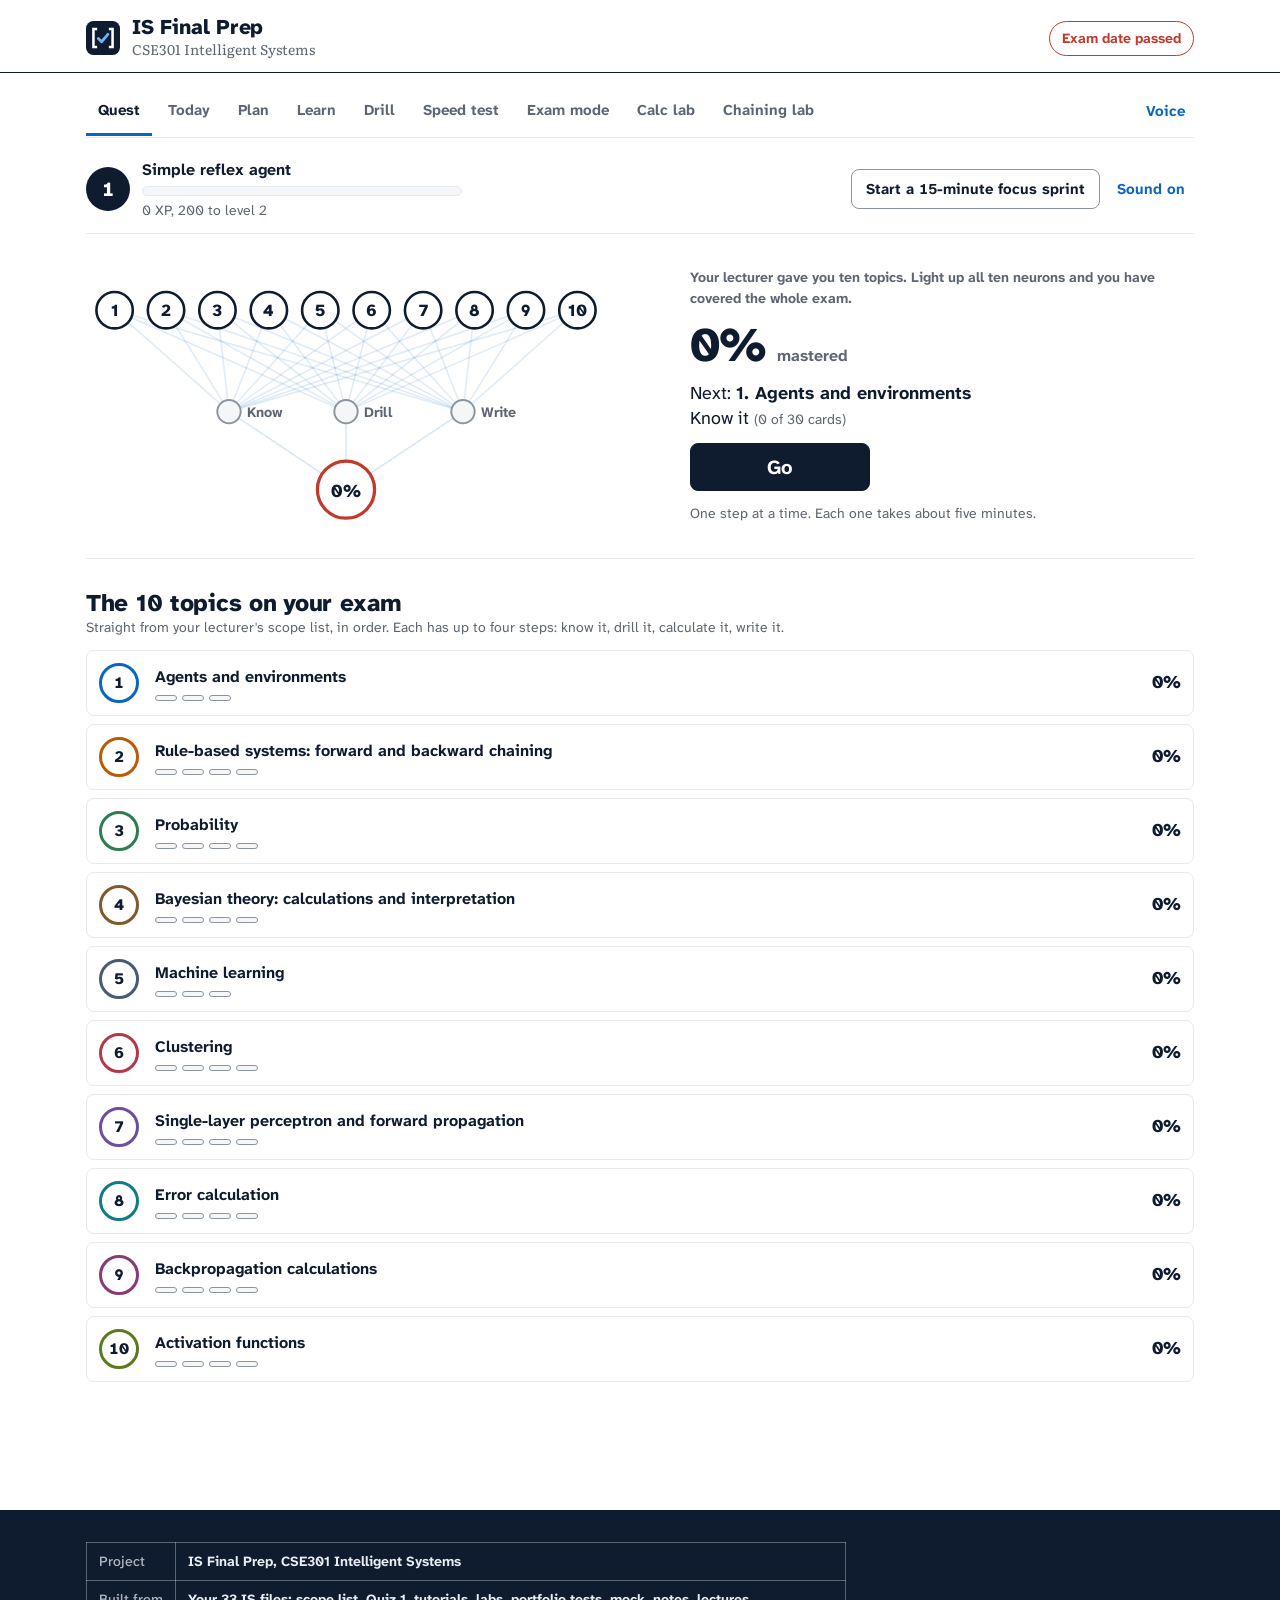
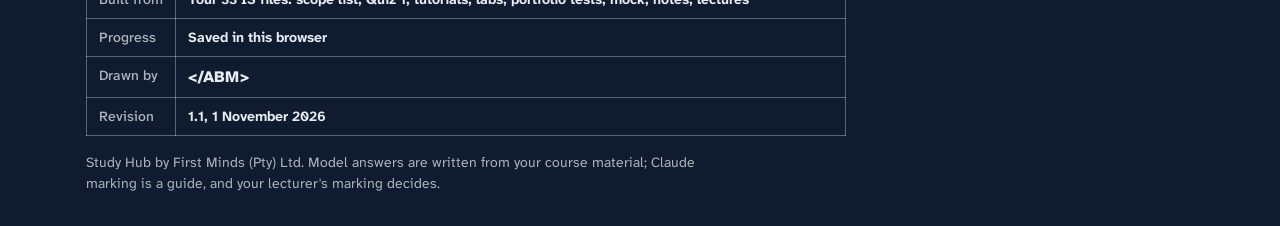
==== is/index.html @ cd94fe5b "Add CSE301 Intelligent Systems module with Quest mode The hub now lists Intelligent Systems next to " ====
<!doctype html>
<html lang="en">
<head>
<meta charset="utf-8">
<meta name="viewport" content="width=device-width,initial-scale=1,viewport-fit=cover">
<title>IS Final Prep</title>
<meta name="claude:viewport-fit-sides" content="cover">
<meta name="author" content="</ABM> for First Minds (Pty) Ltd">
<meta name="description" content="CSE301 Intelligent Systems final exam prep: model answers, drills, calculation labs and chaining traces built from your CA.">
<link rel="preconnect" href="https://fonts.googleapis.com">
<link rel="preconnect" href="https://fonts.gstatic.com" crossorigin>
<link rel="stylesheet" href="https://fonts.googleapis.com/css2?family=Atkinson+Hyperlegible+Next:ital,wght@0,400;0,500;0,700;0,800;1,400&family=Literata:ital,opsz,wght@0,7..72,400;0,7..72,600;1,7..72,400&display=swap">
<style>

:root {
  --navy: #0F1B2E;
  --navy-2: #1E2F4A;
  --white: #FFFFFF;
  --blue: #0A66C2;
  --blue-2: #084F97;
  --blue-wash: #EAF2FB;
  --grey-1: #E6E9ED;
  --grey-0: #F4F6F8;
  --grey-2: #5E6572;
  --tick: #1D7A4E;
  --tick-wash: #E8F4EE;
  --cross: #C23A2B;
  --cross-wash: #FBECEA;
  --hl: #FFE97A;
  --rule: #D7E3F1;
  --edge: #8C949F;       /* borders of things you can press or type in: 3:1 against white */
  --warn: #A86B00;
  --warn-wash: #FFF4D6;
  --marker: #C23A2B;     /* the marker's red pen: ticks, crosses and the circled score on a marked script */
  --foot-bg: #0F1B2E;
  --page: var(--white);
  --ink: var(--navy);
  --ink-2: var(--grey-2);
  --line: var(--grey-1);
  --fill: var(--grey-0);
  --accent: var(--blue);
  --accent-ink: var(--white);
  --primary: var(--navy);
  --primary-ink: var(--white);
  --primary-hover: var(--navy-2);
  --focus: var(--blue);
  /* Topic strands: eight pen colours that stay distinct side by side. */
  --f-blue: #0A66C2;
  --f-orange: #B85C0A;
  --f-green: #2E7D4F;
  --f-brown: #85582B;
  --f-slate: #4A5A73;
  --f-red: #B23A48;
  --f-violet: #6B4FA0;
  --f-aqua: #127C86;
  --f-plum: #8A3B76;
  --f-moss: #5E7A1F;
  /* Type. Atkinson Hyperlegible Next is the app's voice: built by the Braille Institute so letters
     that look alike (I l 1, O 0) never get confused. Literata is the exam paper's voice: questions,
     model answers and anything you would find printed on a paper. */
  --sans: 'Atkinson Hyperlegible Next Variable', 'Atkinson Hyperlegible Next', system-ui, -apple-system, 'Segoe UI', sans-serif;
  --serif: 'Literata Variable', Literata, Georgia, 'Times New Roman', serif;
  /* The classic typographic scale: 14 16 18 21 24 36 48 60 72. */
  --t-s: 0.875rem;
  --t-b: 1rem;
  --t-p: 1.125rem;
  --t-h3: 1.3125rem;
  --t-h2: 1.5rem;
  --t-h1: 2.25rem;
  --t-d: 3rem;
  --t-hero: clamp(2.6rem, 1.6rem + 4.4vw, 4.5rem);
  --lh-sans: 1.5;
  --lh-serif: 1.65;
  --lh-tight: 1.08;
  --s1: 4px; --s2: 8px; --s3: 12px; --s4: 16px; --s5: 24px; --s6: 32px; --s7: 48px; --s8: 64px; --s9: 96px;
  /* Radius follows hierarchy: paper is nearly square, controls are soft, tags are round. */
  --r-paper: 3px;
  --r-ctl: 8px;
  --r-dialog: 14px;
  --r-round: 999px;
  --wrap: 1140px;
  --measure: 68ch;
  --gut-l: 3.25rem;     /* hanging question numbers */
  --gut-r: 4.25rem;     /* marks in square brackets */
  --bar-h: 64px;        /* sticky site header */
  --shadow-paper: 0 1px 0 var(--grey-1), 0 18px 32px -22px rgba(15, 27, 46, 0.45);
  --shadow-pop: 0 2px 4px rgba(15, 27, 46, 0.08), 0 16px 40px -12px rgba(15, 27, 46, 0.35);
  color-scheme: light;
}
/* Night theme: the page turns First Minds navy, like studying under a desk lamp. */
@media (prefers-color-scheme: dark) {
  :root:not([data-theme="light"]) {
    --page: #0F1B2E;
    --ink: #E8EDF4;
    --ink-2: #A8B3C4;
    --line: #2A3A55;
    --fill: #16253D;
    --accent: #6FB1F2;
    --accent-ink: #0F1B2E;
    --primary: #E8EDF4;
    --primary-ink: #0F1B2E;
    --primary-hover: #FFFFFF;
    --focus: #6FB1F2;
    --blue-wash: #17304F;
    --tick: #57C08A;
    --tick-wash: #12352A;
    --cross: #F08070;
    --cross-wash: #3A1E22;
    --hl: #5C4E12;
    --rule: #22385A;
    --grey-0: #16253D;
    --edge: #6F809C;
    --warn: #F0B54A;
    --warn-wash: #3A2E10;
    --marker: #F08070;
    --foot-bg: #0A1220;
  --mark-bg: #22385A;
    --mark-bg: #22385A;
    --f-blue: #6FB1F2; --f-orange: #F0A060; --f-green: #6CC596; --f-brown: #C99A68;
    --f-slate: #9DAECB; --f-red: #F08A96; --f-violet: #B49BE6; --f-aqua: #5CC6CF; --f-plum: #E08BCB; --f-moss: #A9C96A;
    --shadow-paper: 0 1px 0 #22385A, 0 18px 32px -22px rgba(0, 0, 0, 0.8);
    --shadow-pop: 0 2px 4px rgba(0, 0, 0, 0.3), 0 16px 40px -12px rgba(0, 0, 0, 0.7);
    color-scheme: dark;
  }
}
:root[data-theme="dark"] {
  --page: #0F1B2E;
  --ink: #E8EDF4;
  --ink-2: #A8B3C4;
  --line: #2A3A55;
  --fill: #16253D;
  --accent: #6FB1F2;
  --accent-ink: #0F1B2E;
  --primary: #E8EDF4;
  --primary-ink: #0F1B2E;
  --primary-hover: #FFFFFF;
  --focus: #6FB1F2;
  --blue-wash: #17304F;
  --tick: #57C08A;
  --tick-wash: #12352A;
  --cross: #F08070;
  --cross-wash: #3A1E22;
  --hl: #5C4E12;
  --rule: #22385A;
  --grey-0: #16253D;
  --edge: #6F809C;
  --warn: #F0B54A;
  --warn-wash: #3A2E10;
  --marker: #F08070;
  --foot-bg: #0A1220;
  --f-blue: #6FB1F2; --f-orange: #F0A060; --f-green: #6CC596; --f-brown: #C99A68;
  --f-slate: #9DAECB; --f-red: #F08A96; --f-violet: #B49BE6; --f-aqua: #5CC6CF; --f-plum: #E08BCB; --f-moss: #A9C96A;
  --shadow-paper: 0 1px 0 #22385A, 0 18px 32px -22px rgba(0, 0, 0, 0.8);
  --shadow-pop: 0 2px 4px rgba(0, 0, 0, 0.3), 0 16px 40px -12px rgba(0, 0, 0, 0.7);
  color-scheme: dark;
}
*, *::before, *::after { box-sizing: border-box; }
[hidden] { display: none !important; }
html { -webkit-text-size-adjust: 100%; text-size-adjust: 100%; }
body {
  margin: 0;
  background: var(--page);
  color: var(--ink);
  font-family: var(--sans);
  font-size: var(--t-b);
  line-height: var(--lh-sans);
  font-optical-sizing: auto;
  -webkit-font-smoothing: antialiased;
  text-rendering: optimizeLegibility;
}
img, svg { display: block; max-width: 100%; }
h1, h2, h3, h4 { margin: 0; line-height: var(--lh-tight); font-weight: 800; letter-spacing: -0.012em; text-wrap: balance; }
p { margin: 0; text-wrap: pretty; }
a { color: var(--accent); text-decoration-thickness: 1px; text-underline-offset: 0.18em; }
a:hover { text-decoration-thickness: 2px; }
b, strong { font-weight: 700; }
button, input, select, textarea { font: inherit; color: inherit; }
button { cursor: pointer; }
button:disabled { cursor: not-allowed; }
:focus-visible { outline: 3px solid var(--focus); outline-offset: 2px; border-radius: 4px; }
::selection { background: var(--blue-wash); color: var(--ink); }
kbd {
  font-family: var(--sans); font-size: 0.8em; font-weight: 700;
  padding: 1px 6px; border: 1px solid var(--line); border-bottom-width: 2px; border-radius: 5px;
  background: var(--page);
}
.visually-hidden {
  position: absolute !important; width: 1px; height: 1px; padding: 0; margin: -1px;
  overflow: hidden; clip: rect(0 0 0 0); white-space: nowrap; border: 0;
}
.skip-link {
  position: absolute; left: var(--s4); top: -100px; z-index: 100;
  background: var(--primary); color: var(--primary-ink); padding: var(--s2) var(--s4); border-radius: var(--r-ctl);
}
.skip-link:focus { top: var(--s2); }
@media (prefers-reduced-motion: reduce) {
  *, *::before, *::after { animation-duration: 0.01ms !important; animation-iteration-count: 1 !important; transition-duration: 0.01ms !important; scroll-behavior: auto !important; }
}
.sx { position: relative; }
.sx--no-ai .sx-ai { display: none !important; }
/* ---------- bar and tabs ---------- */
.sx-bar {
  position: sticky; top: var(--bar-h); z-index: 20;
  display: flex; align-items: center; gap: var(--s3);
  background: var(--page); border-bottom: 1px solid var(--line);
  margin-bottom: var(--s2);
}
.sx-tabs { display: flex; gap: var(--s1); overflow-x: auto; scrollbar-width: none; flex: 1; min-width: 0; }
.sx-tabs::-webkit-scrollbar { display: none; }
.sx-tabs a {
  flex: none; padding: 14px 12px 12px; color: var(--ink-2); text-decoration: none; font-weight: 700; font-size: 0.9375rem;
  border-bottom: 3px solid transparent; white-space: nowrap;
}
.sx-tabs a:hover { color: var(--ink); }
.sx-tabs a[aria-current="page"] { color: var(--ink); border-bottom-color: var(--accent); }
.sx-bar-acts { display: flex; gap: var(--s2); flex: none; }
.sx-voice {
  display: grid; grid-template-columns: repeat(auto-fit, minmax(220px, 1fr)); gap: var(--s3) var(--s5); align-items: end;
  padding: var(--s4); margin-bottom: var(--s3); border: 1px solid var(--line); border-radius: var(--r-ctl); background: var(--fill);
}
.sx-voice label { display: grid; gap: 6px; font-size: var(--t-s); font-weight: 700; color: var(--ink-2); }
.sx-voice .sx-check { display: flex; }
.sx-voice .sx-note { grid-column: 1 / -1; }
/* ---------- sheets: sections of the page, separated by rules, not boxed ---------- */
.sx-view { padding-bottom: var(--s7); }
.sx-sheet { padding-block: var(--s6); border-top: 1px solid var(--line); }
.sx-view > .sx-sheet:first-child, .sx-view > div:first-child > .sx-sheet:first-child { border-top: 0; }
.sx-filters { display: grid; gap: var(--s3); padding-bottom: var(--s5); }
.sx-h { font-size: var(--t-h2); }
.sx-h--lead { font-size: clamp(1.75rem, 1.2rem + 2vw, var(--t-h1)); max-width: 22ch; }
.sx-sub { font-size: var(--t-h3); font-weight: 700; margin-bottom: var(--s2); }
.sx-note { font-size: var(--t-s); color: var(--ink-2); }
.sx-lead { font-size: var(--t-p); max-width: var(--measure); margin-top: var(--s3); }
.sx-source { font-size: var(--t-s); color: var(--ink-2); font-weight: 700; margin-bottom: var(--s3); }
.sx-headrow { display: flex; flex-wrap: wrap; align-items: baseline; justify-content: space-between; gap: var(--s2) var(--s4); }
.sx-row { display: flex; flex-wrap: wrap; align-items: center; gap: var(--s2); margin-top: var(--s4); }
.sx-empty { font-size: var(--t-p); color: var(--ink-2); padding-block: var(--s5); max-width: var(--measure); }
.sx-num { font-variant-numeric: tabular-nums; }
.sx-good { color: var(--tick); }
.sx-bad { color: var(--cross); font-weight: 700; }
.sx-hl { font-weight: 650; background: linear-gradient(transparent 56%, var(--hl) 56%, var(--hl) 94%, transparent 94%); padding-inline: 1px; }
.sx-ico { width: 18px; height: 18px; flex: none; }
.sx-details > summary { cursor: pointer; font-weight: 700; }
.sx-details[open] > summary { margin-bottom: var(--s3); }
/* ---------- controls ---------- */
.sx-btn {
  display: inline-flex; align-items: center; justify-content: center; gap: 8px;
  min-height: 40px; padding: 6px 14px; border: 1px solid var(--edge); border-radius: var(--r-ctl);
  background: var(--page); color: var(--ink); font-size: 0.9375rem; font-weight: 700; text-decoration: none; line-height: 1.2;
}
.sx-btn:hover { border-color: var(--ink); }
.sx-btn:disabled { opacity: 0.55; }
.sx-btn--primary { background: var(--primary); color: var(--primary-ink); border-color: var(--primary); }
.sx-btn--primary:hover { background: var(--primary-hover); border-color: var(--primary-hover); }
.sx-btn--quiet { border-color: transparent; color: var(--accent); background: transparent; padding-inline: 8px; }
.sx-btn--quiet:hover { border-color: transparent; text-decoration: underline; text-underline-offset: 0.2em; }
.sx-btn--know { border-color: var(--tick); color: var(--tick); }
.sx-btn--know:hover { border-color: var(--tick); background: var(--tick-wash); }
.sx-btn--big { min-height: 48px; font-size: 1.0625rem; padding-inline: 20px; }
.sx-btn--stop { background: var(--primary); color: var(--primary-ink); border-color: var(--primary); }
.sx-dot { width: 8px; height: 8px; border-radius: 50%; background: var(--accent); animation: sx-pulse 1.2s ease-in-out infinite; }
@keyframes sx-pulse { 50% { opacity: 0.25; } }
.sx-chips { display: flex; flex-wrap: wrap; gap: var(--s2); }
.sx-chip {
  display: inline-flex; align-items: center; gap: 8px; min-height: 36px; padding: 4px 14px;
  border: 1px solid var(--edge); border-radius: var(--r-round); background: var(--page); color: var(--ink);
  font-size: var(--t-s); font-weight: 500;
}
.sx-chip:hover { border-color: var(--ink); }
.sx-chip[aria-pressed="true"] { background: var(--blue-wash); border-color: var(--accent); font-weight: 700; }
.sx-chip i, .sx-topic i { display: inline-block; width: 4px; height: 14px; border-radius: 2px; background: var(--sc, var(--ink-2)); flex: none; }
.sx select, .sx input[type="text"], .sx input[type="search"], .sx input:not([type]) {
  min-height: 40px; padding: 6px 10px; border: 1px solid var(--edge); border-radius: var(--r-ctl); background: var(--page); color: var(--ink);
}
.sx select:hover, .sx input[type="text"]:hover, .sx input[type="search"]:hover { border-color: var(--ink-2); }
.sx-check { display: inline-flex; align-items: center; gap: 8px; font-size: var(--t-s); cursor: pointer; }
.sx-check input { width: 18px; height: 18px; accent-color: var(--accent); }
.sx-search { display: flex; flex-wrap: wrap; align-items: center; gap: var(--s2) var(--s4); }
.sx-search input[type="search"] { flex: 1 1 260px; }
.sx-field { display: grid; gap: 6px; }
.sx-field__l { font-size: var(--t-s); font-weight: 700; color: var(--ink-2); }
.sx-split { display: grid; grid-template-columns: repeat(auto-fit, minmax(240px, 1fr)); gap: var(--s4); }
/* ---------- labels ---------- */
.sx-q__meta { display: flex; flex-wrap: wrap; align-items: center; gap: 6px 14px; font-size: var(--t-s); color: var(--ink-2); }
.sx-topic { display: inline-flex; align-items: center; gap: 7px; color: var(--ink-2); }
.sx-tier { display: inline-flex; align-items: center; gap: 7px; font-weight: 700; color: var(--ink); }
/* Likelihood shown as a shaded answer-sheet bubble: full, half, empty. */
.sx-tier::before {
  content: ''; width: 12px; height: 12px; border-radius: 50%; border: 1.5px solid var(--ink); flex: none;
  background: conic-gradient(var(--ink) var(--fillto, 0%), transparent 0);
}
.sx-tier--1::before { --fillto: 100%; }
.sx-tier--2::before { --fillto: 50%; }
.sx-tier--3 { color: var(--ink-2); }
.sx-tier--3::before { border-color: var(--ink-2); }
.sx-flag { font-weight: 700; color: var(--accent); }
.sx-seen { color: var(--ink-2); }
/* ---------- the question block: number | question | marks ---------- */
.sx-list { padding-top: 0; }
.sx-q {
  display: grid; grid-template-columns: var(--gut-l) minmax(0, 1fr) var(--gut-r);
  padding-block: var(--s6); border-top: 1px solid var(--line);
}
.sx-list > .sx-q:first-child { border-top: 0; padding-top: var(--s4); }
.sx-q__n { font-weight: 800; font-size: var(--t-h3); line-height: 1.5; padding-top: 0.1em; font-variant-numeric: tabular-nums; }
.sx-q__body { min-width: 0; display: grid; gap: var(--s3); align-content: start; }
.sx-q__m { display: grid; justify-items: end; align-content: start; gap: 6px; padding-top: 0.15em; }
.sx-m { font-family: var(--serif); font-size: var(--t-p); font-variant-numeric: tabular-nums lining-nums; white-space: nowrap; }
.sx-est { font-size: 0.75rem; color: var(--ink-2); }
.sx-known { color: var(--tick); }
.sx-known .sx-ico { width: 26px; height: 26px; }
.sx-q__text {
  font-family: var(--serif); font-size: var(--t-p); line-height: 1.55; font-weight: 520;
  max-width: var(--measure);
}
.sx-q__body > .sx-q__text { order: -1; }
.sx-q__text--big { font-size: 1.3125rem; line-height: 1.5; }
.sx-pts { margin: 0; padding-left: 1.3em; font-family: var(--serif); font-size: 1.0625rem; line-height: var(--lh-serif); max-width: var(--measure); display: grid; gap: 10px; }
.sx-pts li::marker { color: var(--ink-2); }
ol.sx-pts li::marker { font-family: var(--sans); font-weight: 800; color: var(--ink); }
.sx-pts b { font-weight: 650; }
.sx-tip { border-left: 3px solid var(--accent); padding: 2px 0 2px 14px; font-size: 0.9375rem; max-width: var(--measure); }
.sx-q__acts { margin-top: var(--s1); }
.sx-q--exam { padding-top: 0; border-top: 0; }
.sx-q--exam .sx-q__n { font-size: var(--t-b); }
/* ---------- today ---------- */
.sx-today { padding-top: var(--s5); }
.sx-ready { max-width: 640px; }
.sx-ready__label { font-weight: 700; color: var(--ink-2); }
.sx-ready__n { font-size: var(--t-d); font-weight: 800; line-height: 1; margin: 6px 0 var(--s4); font-variant-numeric: tabular-nums; }
.sx-ready__n span { font-size: 0.55em; margin-left: 2px; }
/* A 30 cm ruler: what every learner already uses to measure. */
.sx-ruler {
  position: relative; height: 30px; border: 1.5px solid var(--ink); border-radius: var(--r-paper); overflow: hidden;
  background:
    repeating-linear-gradient(to right, var(--ink) 0 1.5px, transparent 1.5px 10%) left top / 100% 12px no-repeat,
    repeating-linear-gradient(to right, var(--ink-2) 0 1px, transparent 1px 2%) left top / 100% 6px no-repeat,
    var(--page);
}
.sx-ruler i { position: absolute; left: 0; bottom: 0; height: 12px; background: var(--accent); border-radius: 0 2px 2px 0; }
.sx-ruler__scale { display: flex; justify-content: space-between; font-size: 0.75rem; color: var(--ink-2); margin-top: 4px; font-variant-numeric: tabular-nums; }
.sx-how { margin-top: var(--s4); font-size: var(--t-s); }
.sx-how summary { cursor: pointer; color: var(--accent); font-weight: 700; }
.sx-how p { margin-top: var(--s2); color: var(--ink-2); max-width: var(--measure); }
.sx-when { margin-top: var(--s5); font-size: var(--t-p); }
.sx-next { list-style: none; margin: var(--s4) 0 0; padding: 0; counter-reset: next; display: grid; }
.sx-next li {
  counter-increment: next; display: grid; grid-template-columns: var(--gut-l) minmax(0, 1fr) auto; align-items: center; gap: var(--s3);
  padding-block: var(--s4); border-top: 1px solid var(--line);
}
.sx-next li:first-child { border-top: 0; }
.sx-next li::before { content: counter(next); font-weight: 800; font-size: var(--t-h2); }
.sx-next b { font-size: 1.0625rem; }
.sx-next p { color: var(--ink-2); font-size: 0.9375rem; margin-top: 2px; }
/* ---------- meters and tables ---------- */
.sx-meter { height: 8px; border-radius: var(--r-round); background: var(--fill); overflow: hidden; min-width: 80px; }
.sx-meter i { display: block; height: 100%; background: var(--accent); border-radius: inherit; }
.sx-meter--thin { height: 4px; margin-bottom: var(--s4); }
.sx-tablewrap { overflow-x: auto; margin-top: var(--s3); }
.sx-table { width: 100%; border-collapse: collapse; font-size: 0.9375rem; }
.sx-table th { text-align: left; font-size: var(--t-s); font-weight: 700; color: var(--ink-2); padding: 8px; border-bottom: 1.5px solid var(--ink); }
.sx-table td, .sx-table tbody th { padding: 10px 8px; border-bottom: 1px solid var(--line); vertical-align: middle; text-align: left; }
.sx-table .sx-wide { width: 40%; }
.sx-topics td:nth-child(3) { width: 28%; }
/* ---------- plan ---------- */
.sx-quotes { margin: var(--s5) 0 0; max-width: var(--measure); }
.sx-quotes ul { list-style: none; margin: 0; padding: 0 0 0 var(--s4); border-left: 3px solid var(--ink); display: grid; gap: var(--s3); }
.sx-quotes li { font-family: var(--serif); font-style: italic; font-size: var(--t-p); line-height: 1.5; }
.sx-quotes figcaption { margin-top: var(--s3); font-size: var(--t-s); color: var(--ink-2); padding-left: var(--s4); }
.sx-hits { list-style: none; margin: var(--s4) 0 0; padding: 0; counter-reset: hit; }
.sx-hits li {
  counter-increment: hit; display: grid; grid-template-columns: var(--gut-l) minmax(0, 1.3fr) minmax(0, 1fr) auto; gap: var(--s2) var(--s4); align-items: center;
  padding-block: var(--s4); border-top: 1px solid var(--line);
}
.sx-hits li:first-child { border-top: 0; }
.sx-hits li::before { content: counter(hit); font-weight: 800; font-size: var(--t-h3); font-variant-numeric: tabular-nums; }
.sx-hits__main { display: grid; gap: 6px; }
.sx-hits__main b { font-size: 1.0625rem; }
.sx-hits__ev { font-size: var(--t-s); color: var(--ink-2); }
.sx-skip { margin-top: var(--s5); padding: var(--s3) var(--s4); background: var(--fill); border-radius: var(--r-ctl); font-size: 0.9375rem; max-width: var(--measure); }
.sx-paper .sx-pq { display: grid; grid-template-columns: var(--gut-l) minmax(0, 1fr) var(--gut-r); padding-block: var(--s5); border-top: 1px solid var(--line); }
.sx-paper .sx-pq:first-of-type { margin-top: var(--s3); }
.sx-pq__n { font-weight: 800; font-size: var(--t-h3); }
.sx-pq__body h3 { font-size: 1.0625rem; font-weight: 700; }
.sx-pq__items { margin: var(--s3) 0 0; padding-left: 1.6em; font-family: var(--serif); display: grid; gap: 8px; }
.sx-pq__items li { padding-left: 4px; }
.sx-pq__items li span:first-child { display: inline; }
.sx-pq__items .sx-m { float: right; margin-left: var(--s3); font-size: 1rem; color: var(--ink-2); }
.sx-pq__tot { justify-self: end; font-family: var(--serif); font-size: var(--t-p); font-weight: 600; }
.sx-plan { list-style: none; margin: var(--s4) 0 0; padding: 0; display: grid; gap: 2px; max-width: 760px; }
.sx-plan label { display: grid; grid-template-columns: 28px minmax(0, 1fr); gap: var(--s3); padding: var(--s3) 0; border-top: 1px solid var(--line); cursor: pointer; }
.sx-plan li:first-child label { border-top: 0; }
.sx-plan input { width: 20px; height: 20px; margin-top: 2px; accent-color: var(--tick); }
.sx-plan label > span { display: grid; gap: 2px; }
.sx-plan label > span > span { color: var(--ink-2); font-size: 0.9375rem; }
.sx-plan .is-done b, .sx-plan .is-done span span { text-decoration: line-through; text-decoration-color: var(--ink-2); color: var(--ink-2); }
.sx-rules { display: grid; grid-template-columns: repeat(auto-fit, minmax(280px, 1fr)); gap: var(--s4) var(--s6); margin: var(--s4) 0 0; }
.sx-rules dt { font-weight: 700; }
.sx-rules dd { margin: 4px 0 0; color: var(--ink-2); font-size: 0.9375rem; }
/* ---------- drill and speed: one question on a sheet of paper ---------- */
.sx-card {
  max-width: 780px; padding: var(--s6); margin-top: var(--s3);
  border: 1px solid var(--line); border-radius: var(--r-paper); box-shadow: var(--shadow-paper); background: var(--page);
  display: grid; gap: var(--s4);
}
.sx-view > div > .sx-card, .sx-view > .sx-card { border-top: 1px solid var(--line); }
.sx-opts { display: grid; gap: 10px; }
.sx-opt {
  display: grid; grid-template-columns: 34px minmax(0, 1fr); align-items: center; gap: var(--s3); text-align: left;
  width: 100%; min-height: 54px; padding: 10px 14px; border: 1px solid var(--edge); border-radius: var(--r-ctl);
  background: var(--page); color: var(--ink); font-size: 1rem; line-height: 1.4;
}
.sx-opt:hover:not(:disabled) { border-color: var(--accent); background: var(--blue-wash); }
.sx-opt:disabled { cursor: default; }
.sx-bub {
  width: 30px; height: 30px; border-radius: 50%; border: 2px solid var(--ink-2); display: grid; place-items: center;
  font-weight: 800; font-size: 0.875rem; color: var(--ink-2); font-variant-numeric: tabular-nums;
}
.sx-opt:hover:not(:disabled) .sx-bub { border-color: var(--accent); color: var(--accent); }
.sx-opt.is-right { border-color: var(--tick); background: var(--tick-wash); }
.sx-opt.is-right .sx-bub { background: var(--tick); border-color: var(--tick); color: var(--page); }
.sx-opt.is-wrong { border-color: var(--cross); background: var(--cross-wash); }
.sx-opt.is-wrong .sx-bub { background: var(--cross); border-color: var(--cross); color: var(--page); }
.sx-opt.is-wrong .sx-opt__t { text-decoration: line-through; text-decoration-color: var(--cross); text-decoration-thickness: 2px; }
.sx-opt.is-dim { opacity: 0.55; }
.sx-bub .sx-ico { width: 16px; height: 16px; }
.sx-fb { padding: var(--s4) var(--s4) var(--s4) var(--s5); border-left: 4px solid; border-radius: 0 var(--r-ctl) var(--r-ctl) 0; display: grid; gap: var(--s2); animation: sx-in 0.18s ease-out; }
.sx-fb h3 { display: flex; align-items: center; gap: 8px; font-size: var(--t-h3); }
.sx-fb--ok { border-color: var(--tick); background: var(--tick-wash); }
.sx-fb--ok h3 { color: var(--tick); }
.sx-fb--no { border-color: var(--cross); background: var(--cross-wash); }
.sx-fb--no h3 { color: var(--cross); }
.sx-fb p { max-width: var(--measure); }
.sx-lbl { font-weight: 700; }
@keyframes sx-in { from { opacity: 0; transform: translateY(-4px); } }
.sx-speed__head { display: flex; flex-wrap: wrap; align-items: center; justify-content: space-between; gap: var(--s2); }
.sx-timer { height: 6px; border-radius: var(--r-round); background: var(--fill); overflow: hidden; }
.sx-timer i { display: block; height: 100%; width: 100%; background: var(--accent); transition: width 0.1s linear; }
.sx-timer i.is-low { background: var(--cross); }
.sx-autobar { height: 3px; background: var(--fill); border-radius: 2px; overflow: hidden; }
.sx-autobar i { display: block; height: 100%; width: 0; background: var(--tick); transition: width 1.7s linear; }
.sx-done { max-width: 780px; }
.sx-miss { margin: var(--s3) 0 0; padding-left: 1.4em; display: grid; gap: var(--s4); max-width: var(--measure); }
.sx-miss li { display: grid; gap: 4px; }
.sx-miss li > span { font-size: 0.9375rem; }
/* ---------- the marker's circled score ---------- */
.sx-result { display: flex; flex-wrap: wrap; align-items: center; gap: var(--s5); }
.sx-score {
  flex: none; width: 92px; height: 92px; display: flex; align-items: center; justify-content: center; gap: 1px;
  border: 3px solid var(--marker); color: var(--marker); transform: rotate(-5deg);
  border-radius: 47% 53% 49% 51% / 53% 46% 54% 47%;
  font-weight: 800; font-variant-numeric: tabular-nums; line-height: 1;
}
.sx-score span:first-child { font-size: 2.1rem; }
.sx-score span:last-child { font-size: 1.15rem; align-self: flex-end; margin-bottom: 26px; }
.sx-score span:last-child::before { content: '/'; margin: 0 1px; }
/* ---------- exam mode ---------- */
.sx-examnav { display: grid; grid-template-columns: minmax(180px, 260px) minmax(0, 1fr); gap: var(--s3) var(--s4); align-items: end; }
.sx-examnav__q { display: flex; gap: var(--s2); }
.sx-examnav__q select { flex: 1; min-width: 0; }
.sx-examtime { margin-top: 0; }
.sx-clock { font-weight: 800; font-size: 1.125rem; min-width: 4.2ch; }
.sx-clock.is-over { color: var(--cross); }
/* The answer booklet: ruled lines and a margin line. */
.sx-ruled {
  display: block; width: 100%; min-height: 18rem; margin-top: 6px; resize: vertical;
  padding: 0.25rem 1rem 0.25rem 3.25rem; border: 1px solid var(--edge); border-radius: var(--r-paper);
  font-family: var(--sans); font-size: 1.0625rem; line-height: 2rem; color: var(--ink);
  background-color: var(--page);
  background-image:
    linear-gradient(to right, transparent calc(2.5rem - 1px), color-mix(in srgb, var(--cross) 55%, transparent) calc(2.5rem - 1px), color-mix(in srgb, var(--cross) 55%, transparent) 2.5rem, transparent 2.5rem),
    repeating-linear-gradient(to bottom, transparent 0, transparent calc(2rem - 1px), var(--rule) calc(2rem - 1px), var(--rule) 2rem);
  background-position: 0 0.25rem; background-attachment: local;
}
.sx-ruled:focus-visible { outline-offset: 0; }
.sx-marking { padding: var(--s4); background: var(--fill); border-radius: var(--r-ctl); margin-top: var(--s4); }
.sx-marked { margin-top: var(--s5); display: grid; gap: var(--s4); max-width: var(--measure); }
.sx-awards { list-style: none; margin: 0; padding: 0; display: grid; gap: 8px; }
.sx-awards li { display: grid; grid-template-columns: 24px minmax(0, 1fr); gap: 10px; align-items: start; }
.sx-award { color: var(--ink); }
.sx-award .sx-ico { color: var(--marker); width: 22px; height: 22px; }
.sx-miss-pt .sx-ico { color: var(--marker); width: 22px; height: 22px; }
.sx-scheme { margin-top: var(--s5); padding: var(--s5); background: var(--fill); border-radius: var(--r-paper); display: grid; gap: var(--s3); }
.sx-pts--scheme { list-style: none; padding: 0; }
.sx-pts--scheme label { display: grid; grid-template-columns: 26px minmax(0, 1fr); gap: 8px; cursor: pointer; }
.sx-pts--scheme input { width: 20px; height: 20px; margin-top: 4px; accent-color: var(--tick); }
/* ---------- ask, locked, toast ---------- */
.sx-ask { margin-top: var(--s2); }
.sx-ask-row { display: flex; flex-wrap: wrap; gap: var(--s2); }
.sx-ask-row input { flex: 1 1 240px; }
.sx-ask-out { margin-top: var(--s3); padding: var(--s4); background: var(--fill); border-radius: var(--r-ctl); white-space: pre-wrap; max-width: var(--measure); }
.sx-locked { margin-top: var(--s3); padding: var(--s4); border: 1px dashed var(--ink-2); border-radius: var(--r-ctl); display: flex; flex-wrap: wrap; align-items: center; gap: var(--s3) var(--s4); max-width: var(--measure); }
.sx-locked p { flex: 1 1 260px; }
.sx-toast {
  position: fixed; left: 50%; bottom: var(--s5); transform: translateX(-50%); z-index: 60;
  padding: 10px 18px; border-radius: var(--r-ctl); background: var(--primary); color: var(--primary-ink); font-weight: 700; box-shadow: var(--shadow-pop);
}
/* ---------- subnet lab ---------- */
.sx-sn input { width: 9.5em; min-height: 36px; font-variant-numeric: tabular-nums; }
.sx-sn tbody th { display: grid; gap: 2px; min-width: 9em; }
.sx-sn input.is-ok { border-color: var(--tick); background: var(--tick-wash); }
.sx-sn input.is-no { border-color: var(--cross); background: var(--cross-wash); }
.sx-cheat td { font-variant-numeric: tabular-nums; white-space: nowrap; }
.sx-work { margin-top: var(--s4); display: grid; gap: var(--s3); }
.sx-step { padding: var(--s4); background: var(--fill); border-radius: var(--r-ctl); display: grid; gap: 6px; }
.sx-bits { font-variant-numeric: tabular-nums; letter-spacing: 0.06em; color: var(--ink-2); overflow-x: auto; white-space: nowrap; }
.sx-bits b { color: var(--accent); }
/* ---------- small screens ---------- */
@media (max-width: 720px) {
  :root { --gut-l: 2.1rem; --gut-r: 2.9rem; }
  .sx-sheet { padding-block: var(--s5); }
  .sx-card { padding: var(--s4); }
  .sx-q { padding-block: var(--s5); }
  .sx-hits li { grid-template-columns: var(--gut-l) minmax(0, 1fr); }
  .sx-hits__ev { grid-column: 2; }
  .sx-hits li > .sx-btn, .sx-hits li > span:last-child { grid-column: 2; justify-self: start; }
  .sx-next li { grid-template-columns: var(--gut-l) minmax(0, 1fr); }
  .sx-next li > .sx-btn { grid-column: 2; justify-self: start; }
  .sx-examnav { grid-template-columns: 1fr; }
  .sx-score { width: 78px; height: 78px; }
  .sx-score span:first-child { font-size: 1.8rem; }
  .sx-score span:last-child { margin-bottom: 20px; }
  .sx-ruled { padding-left: 2.6rem; background-image:
    linear-gradient(to right, transparent calc(2rem - 1px), color-mix(in srgb, var(--cross) 55%, transparent) calc(2rem - 1px), color-mix(in srgb, var(--cross) 55%, transparent) 2rem, transparent 2rem),
    repeating-linear-gradient(to bottom, transparent 0, transparent calc(2rem - 1px), var(--rule) calc(2rem - 1px), var(--rule) 2rem); }
  .sx-btn--quiet[data-a="voice"] { padding-inline: 6px; }
  .sx-tabs { -webkit-mask-image: linear-gradient(to right, #000 82%, transparent); mask-image: linear-gradient(to right, #000 82%, transparent); padding-right: 24px; }
}
@media print {
  .sx-bar, .sx-voice, .sx-q__acts, .sx-row, .sx-toast { display: none !important; }
  .sx-view[hidden] { display: none !important; }
  .sx-card { box-shadow: none; }
}
/* ---------- Quest: the scope as missions ---------- */
.q-top { padding-block: var(--s3); }
.q-hud { display: flex; align-items: center; justify-content: space-between; gap: var(--s3) var(--s4); flex-wrap: wrap; }
.q-level { display: flex; align-items: center; gap: var(--s3); min-width: 0; flex: 1 1 260px; }
.q-level__badge { flex: none; width: 44px; height: 44px; border-radius: 50%; display: grid; place-items: center; background: var(--primary); color: var(--primary-ink); font-weight: 800; font-size: 1.25rem; font-variant-numeric: tabular-nums; }
.q-level__txt { display: grid; gap: 4px; min-width: 0; flex: 1; }
.q-xpbar { height: 10px; border-radius: var(--r-round); background: var(--fill); border: 1px solid var(--line); overflow: hidden; max-width: 320px; }
.q-xpbar i { display: block; height: 100%; background: var(--accent); transition: width 0.5s ease; }
.q-hud__acts { display: flex; align-items: center; gap: var(--s2); flex-wrap: wrap; }
.q-combo { display: inline-flex; align-items: center; gap: 4px; font-weight: 800; color: var(--marker); font-variant-numeric: tabular-nums; }
.q-focus { font-variant-numeric: tabular-nums; }
.q-hero { display: grid; grid-template-columns: minmax(0, 1.15fr) minmax(0, 1fr); gap: var(--s5); align-items: center; }
.q-net { min-width: 0; }
.q-svg { width: 100%; height: auto; max-width: 520px; display: block; }
.q-edge { stroke: var(--accent); stroke-width: 1.2; }
.q-node { cursor: pointer; }
.q-node:focus-visible { outline: none; }
.q-node:focus-visible .q-node__ring { stroke: var(--focus); stroke-width: 3.5; }
.q-node__bg { fill: var(--page); }
.q-node__fill { fill: var(--accent); opacity: 0.85; transition: height 0.6s ease, y 0.6s ease; }
.q-node.is-done .q-node__fill { fill: var(--tick); opacity: 1; }
.q-node__ring { fill: none; stroke: var(--ink); stroke-width: 2; }
.q-node__n { text-anchor: middle; font-weight: 800; font-size: 13px; fill: var(--ink); paint-order: stroke; stroke: var(--page); stroke-width: 3px; font-family: var(--sans); }
.q-node:hover .q-node__ring { stroke: var(--accent); }
.q-hid { fill: var(--fill); stroke: var(--edge); stroke-width: 1.5; }
.q-hid__t { font-size: 11px; fill: var(--ink-2); font-weight: 700; font-family: var(--sans); }
.q-out { fill: var(--page); stroke: var(--marker); stroke-width: 2.5; }
.q-out.is-done { fill: var(--tick); stroke: var(--tick); }
.q-out__t { text-anchor: middle; font-weight: 800; font-size: 14px; fill: var(--ink); font-family: var(--sans); font-variant-numeric: tabular-nums; }
.q-next { display: grid; gap: var(--s3); align-content: center; }
.q-kicker { color: var(--ink-2); font-size: var(--t-s); font-weight: 700; }
.q-big { font-weight: 700; color: var(--ink-2); }
.q-big span { display: inline-block; font-size: var(--t-d); font-weight: 800; color: var(--ink); line-height: 1; margin-right: 6px; font-variant-numeric: tabular-nums; letter-spacing: -0.02em; }
.q-nexttxt { font-size: var(--t-p); line-height: 1.4; }
.q-go { justify-self: start; min-width: 9em; font-size: 1.25rem; }
.q-board { list-style: none; margin: var(--s3) 0 0; padding: 0; display: grid; gap: var(--s2); }
.q-row { width: 100%; display: grid; grid-template-columns: 44px minmax(0, 1fr) auto; align-items: center; gap: var(--s3); padding: var(--s3); border: 1.5px solid var(--line); border-radius: var(--r-ctl); background: var(--page); color: var(--ink); text-align: left; cursor: pointer; }
.q-row:hover { border-color: var(--edge); }
.q-row.is-done { border-color: var(--tick); background: var(--tick-wash); }
.q-row__n { width: 40px; height: 40px; border-radius: 50%; display: grid; place-items: center; font-weight: 800; border: 3px solid var(--sc, var(--edge)); font-variant-numeric: tabular-nums; }
.q-row__main { display: grid; gap: 6px; min-width: 0; }
.q-row__main b { overflow-wrap: anywhere; }
.q-row__pct { font-weight: 800; font-variant-numeric: tabular-nums; font-size: var(--t-p); }
.q-crown { width: 22px; height: 22px; color: var(--tick); display: inline-block; vertical-align: -4px; }
.q-pips { display: flex; gap: 5px; }
.q-pips i { width: 22px; height: 6px; border-radius: 3px; background: var(--fill); border: 1px solid var(--edge); }
.q-pips i.is-part { background: linear-gradient(90deg, var(--accent) 50%, var(--fill) 50%); border-color: var(--accent); }
.q-pips i.is-full { background: var(--tick); border-color: var(--tick); }
.q-topic-h { display: flex; align-items: baseline; justify-content: space-between; gap: var(--s3); margin-block: var(--s2) var(--s4); }
.q-steps { list-style: none; margin: 0; padding: 0; display: grid; gap: var(--s3); counter-reset: qs; }
.q-steps li { display: grid; grid-template-columns: minmax(0, 1fr) auto; align-items: center; gap: var(--s4); padding: var(--s4); border: 1.5px solid var(--line); border-radius: var(--r-ctl); }
.q-steps li.is-done { border-color: var(--tick); }
.q-step__main { display: grid; gap: 6px; min-width: 0; }
.q-run__bar { display: flex; align-items: center; justify-content: space-between; gap: var(--s3); margin-bottom: var(--s2); }
.q-card { display: grid; gap: var(--s3); padding: var(--s5); border: 1.5px solid var(--ink); border-radius: var(--r-paper); background: var(--page); box-shadow: var(--shadow-paper); }
.q-card__front { font-family: var(--serif); font-size: var(--t-h2); line-height: 1.25; font-weight: 600; }
.q-card__back { padding-top: var(--s3); border-top: 1.5px dashed var(--edge); font-family: var(--serif); font-size: var(--t-p); line-height: var(--lh-serif); animation: sx-in 0.18s ease-out; }
.q-answer { width: 100%; min-height: 12em; padding: var(--s3); border: 1.5px solid var(--edge); border-radius: var(--r-ctl); background: var(--page); color: var(--ink); font-family: var(--serif); line-height: 1.7; margin-block: var(--s3); }
.q-scheme { display: grid; gap: var(--s3); margin-top: var(--s3); }
.q-scheme__list { list-style: none; margin: 0; padding: 0; display: grid; gap: var(--s2); }
.q-scheme__list label { display: grid; grid-template-columns: 24px minmax(0, 1fr); gap: var(--s2); align-items: start; font-family: var(--serif); line-height: 1.5; cursor: pointer; }
.q-scheme__list input { width: 20px; height: 20px; margin-top: 3px; accent-color: var(--tick); }
.q-sum { display: grid; gap: var(--s3); }
.q-sumlist { margin: 0; padding-left: 1.2em; display: grid; gap: 4px; }
.q-float { position: fixed; left: 50%; top: calc(env(safe-area-inset-top, 0px) + 72px); transform: translateX(-50%); z-index: 50; padding: 6px 14px; border-radius: var(--r-round); background: var(--tick); color: #FFFFFF; font-weight: 800; pointer-events: none; animation: q-rise 1.3s ease-out forwards; font-variant-numeric: tabular-nums; }
@keyframes q-rise { 0% { opacity: 0; transform: translate(-50%, 8px); } 15% { opacity: 1; transform: translate(-50%, 0); } 75% { opacity: 1; } 100% { opacity: 0; transform: translate(-50%, -18px); } }
.q-confetti { position: fixed; inset: 0; width: 100%; height: 100%; pointer-events: none; z-index: 60; }
@media (max-width: 720px) {
  .q-hero { grid-template-columns: 1fr; gap: var(--s3); }
  .q-big span { font-size: var(--t-h1); }
  .q-steps li { grid-template-columns: 1fr; }
  .q-steps li .sx-btn { justify-self: start; }
  .q-card { padding: var(--s4); }
  .q-card__front { font-size: var(--t-h3); }
}
@media (prefers-reduced-motion: reduce) { .q-float { animation: none; } .q-xpbar i, .q-node__fill { transition: none; } }
:root { --mark-bg: #0F1B2E; --mark-fg: #FFFFFF; --mark-tick: #6FB1F2; }
@media (prefers-color-scheme: dark) { :root:not([data-theme="light"]) { --mark-bg: #22385A; } }
:root[data-theme="dark"] { --mark-bg: #22385A; }
body::before { content: ""; position: fixed; inset: 0 0 auto; height: env(safe-area-inset-top, 0px); z-index: 30; background: var(--page); }
.is-wrap { max-width: var(--wrap); margin: 0 auto; padding-left: max(16px, env(safe-area-inset-left, 0px)); padding-right: max(16px, env(safe-area-inset-right, 0px)); }
/* header: the cover of an exam paper */
.is-head { border-bottom: 1.5px solid var(--ink); }
.is-head__in { display: flex; align-items: center; justify-content: space-between; gap: var(--s4); flex-wrap: wrap; padding-block: var(--s4) var(--s3); }
.is-brand { display: flex; align-items: center; gap: var(--s3); min-width: 0; }
.is-brand svg { flex: none; }
.is-brand__name { font-weight: 800; font-size: var(--t-h3); letter-spacing: -0.01em; line-height: 1.1; }
.is-brand__sub { font-family: var(--serif); font-size: var(--t-s); color: var(--ink-2); }
.is-when { font-weight: 700; font-size: var(--t-s); padding: 6px 12px; border: 1.5px solid var(--marker); color: var(--marker); border-radius: var(--r-round); white-space: nowrap; font-variant-numeric: tabular-nums; }
.is-when:empty { display: none; }
#study { padding-block: var(--s3) var(--s7); min-height: 60vh; }
.is-app .sx-bar { top: env(safe-area-inset-top, 0px); }
/* footer: a construction drawing's title block */
.is-foot { background: var(--foot-bg); color: #E8EDF4; padding-block: var(--s6); }
.is-tb { width: 100%; max-width: 760px; border-collapse: collapse; border: 1.5px solid rgba(232, 237, 244, 0.7); font-size: var(--t-s); }
.is-tb th, .is-tb td { border: 1px solid rgba(232, 237, 244, 0.35); padding: 8px 12px; text-align: left; vertical-align: top; }
.is-tb th { width: 1%; white-space: nowrap; font-weight: 500; color: rgba(232, 237, 244, 0.72); }
.is-tb td { font-weight: 700; }
.is-tb .is-mark { font-size: 1rem; font-weight: 800; letter-spacing: 0.02em; }
.is-fine { margin-top: var(--s4); font-size: var(--t-s); color: rgba(232, 237, 244, 0.72); max-width: 70ch; }
/* Calc lab */
.cl-count { font-variant-numeric: tabular-nums; color: var(--tick); font-weight: 800; }
.cl-groups { display: grid; gap: var(--s4); margin-block: var(--s4); }
.cl-fields { display: grid; grid-template-columns: repeat(auto-fill, minmax(260px, 1fr)); gap: var(--s3) var(--s4); }
.cl-field { display: grid; gap: 6px; font-size: var(--t-s); font-weight: 700; color: var(--ink-2); align-content: end; }
.cl-field input, .cl-field select, .cl-in input, .cl-in select {
  min-height: 44px; padding: 8px 10px; border: 1.5px solid var(--edge); border-radius: var(--r-ctl);
  background: var(--page); color: var(--ink); font-weight: 600; font-variant-numeric: tabular-nums; width: 100%;
}
.cl-in input { width: 7.5em; min-width: 0; }
.cl-in select { width: 6em; }
.cl-in tbody th { font-weight: 700; white-space: nowrap; font-variant-numeric: tabular-nums; }
.is-ok { border-color: var(--tick) !important; background: var(--tick-wash) !important; }
.is-no { border-color: var(--cross) !important; background: var(--cross-wash) !important; }
.cl-data { max-width: 640px; font-variant-numeric: tabular-nums; }
.cl-data td { text-align: center; }
.cl-sheet { display: grid; grid-template-columns: repeat(auto-fill, minmax(260px, 1fr)); gap: var(--s4); margin-top: var(--s3); }
.cl-sheet ul { margin: 6px 0 0; padding-left: 1.1em; display: grid; gap: 4px; font-family: var(--serif); }
.sx-work .sx-step p { font-family: var(--serif); line-height: var(--lh-serif); }
/* Chaining lab */
.ch-grid { display: grid; grid-template-columns: repeat(auto-fit, minmax(280px, 1fr)); gap: var(--s4); margin-block: var(--s3); }
.ch-grid > div { min-width: 0; }
.ch-list { margin: 6px 0 0; padding: 0; list-style: none; display: grid; gap: 4px; font-family: var(--serif); font-size: 0.9375rem; }
.ch-list li { padding: 6px 10px; background: var(--fill); border-radius: var(--r-paper); overflow-wrap: anywhere; }
.ch-wm .sx-num { color: var(--ink-2); margin-right: 6px; font-family: var(--sans); font-size: var(--t-s); font-weight: 700; }
.ch-wm .ch-new { background: var(--hl); }
.ch-table td { vertical-align: top; }
.ch-table td .sx-note { margin-top: 2px; }
.ch-hidden td { background: repeating-linear-gradient(0deg, transparent 0 26px, var(--rule) 26px 27px); height: 44px; }
@media (max-width: 720px) {
  .is-brand__name { font-size: var(--t-p); }
  .cl-fields { grid-template-columns: 1fr; }
}

</style>
</head>
<body>

<!--
  ┌────────────────────────────────────────────────────────────────────────┐
  │ STUDY HUB · IS FINAL PREP                        FIRST MINDS (PTY) LTD │
  ├────────────────────────────────────────────────────────────────────────┤
  │ page   CSE301 Intelligent Systems final exam prep                      │
  │ built  from the Study Hub engine, rev 1.1                              │
  │ drawn  </ABM>                                               2026-11-01 │
  └────────────────────────────────────────────────────────────────────────┘
-->
<div class="is-app">
  <header class="is-head">
    <div class="is-wrap is-head__in">
      <div class="is-brand">
        <svg width="34" height="34" viewBox="0 0 32 32" aria-hidden="true"><rect width="32" height="32" rx="7" fill="var(--mark-bg)"/><path d="M10.5 7.5H7v17h3.5M21.5 7.5H25v17h-3.5" fill="none" stroke="var(--mark-fg)" stroke-width="2.4"/><path d="M11.6 16.4l3.1 3.1 5.9-6.9" fill="none" stroke="var(--mark-tick)" stroke-width="2.7" stroke-linecap="round" stroke-linejoin="round"/></svg>
        <div><div class="is-brand__name">IS Final Prep</div><div class="is-brand__sub">CSE301 Intelligent Systems</div></div>
      </div>
      <span class="is-when" id="is-when"></span>
    </div>
  </header>
  <main class="is-wrap" id="study" aria-label="Study"></main>
  <footer class="is-foot">
    <div class="is-wrap">
      <table class="is-tb">
        <tbody>
          <tr><th scope="row">Project</th><td>IS Final Prep, CSE301 Intelligent Systems</td></tr>
          <tr><th scope="row">Built from</th><td>Your 33 IS files: scope list, Quiz 1, tutorials, labs, portfolio tests, mock, notes, lectures</td></tr>
          <tr><th scope="row">Progress</th><td id="is-sync">Saved in this browser</td></tr>
          <tr><th scope="row">Drawn by</th><td class="is-mark">&lt;/ABM&gt;</td></tr>
          <tr><th scope="row">Revision</th><td>1.1, 1 November 2026</td></tr>
        </tbody>
      </table>
      <p class="is-fine">Study Hub by First Minds (Pty) Ltd. Model answers are written from your course material; Claude marking is a guide, and your lecturer's marking decides.</p>
    </div>
  </footer>
</div>
<script>
/* IS Final Prep · Study Hub engine · drawn by </ABM> for First Minds (Pty) Ltd · 2026-11-01 */
(()=>{var Ot={1:3,2:2,3:1};function as(e,a=90){let s=e.replace(/\s*\(.*?\)\s*/g," ").replace(/\s+/g," ").trim();return s.length>a?s.slice(0,a-3).replace(/\s+\S*$/,"")+"\u2026":s}function jt(e,a,s=Date.now()){let n=a.known||{},r=a.drill||{},c=a.drafts||{},h=Object.entries(e.topics).map(([L,H])=>{let T=e.learn.filter(b=>b.t===L),ne=e.drill.filter(b=>b.t===L),pe=T.reduce((b,$)=>b+Ot[$.tier],0),ce=T.reduce((b,$)=>b+(n[$.id]?Ot[$.tier]:0),0),me=ne.filter(b=>r[b.id]?.last==="r").length,Me=ne.filter(b=>r[b.id]?.last==="w").length,Ae=pe?ce/pe:0,ye=ne.length?me/ne.length:0,Se=T.length?ne.length?.4*Ae+.6*ye:Ae:ye,Be=pe||ne.length*.5;return{key:L,name:H.name,c:H.c,importance:Be,readiness:Se,known:T.filter(b=>n[b.id]).length,learn:T.length,right:me,drill:ne.length,wrong:Me}}).filter(L=>L.learn||L.drill),f=h.reduce((L,H)=>L+H.importance,0)||1;h.forEach(L=>{L.importance=L.importance/f});let v=Math.round(100*h.reduce((L,H)=>L+H.importance*H.readiness,0)),A=e.drill.filter(L=>r[L.id]?.last==="w").map(L=>L.id),E=e.drill.filter(L=>r[L.id]).length,R=e.drill.filter(L=>r[L.id]?.last==="r").length,x=e.learn.filter(L=>n[L.id]).length,S=[],q=!x&&!E;q&&S.push({kind:"start",label:"Read the Tier 1 model answers first",detail:'They are the questions most likely to come up. Mark each one "I know this" once you can say it without looking.'}),A.length&&S.push({kind:"retry",label:`Retry the ${Math.min(15,A.length)} question${A.length===1?"":"s"} you got wrong`,detail:"A short speed test of only your misses. Getting them right once moves them out of this list.",ids:A.slice(0,15)});let D=h.slice().sort((L,H)=>H.importance*(1-H.readiness)-L.importance*(1-L.readiness)),j=D[0];if(j&&j.readiness<.9){let L=e.learn.filter(H=>H.t===j.key&&H.tier===1&&!n[H.id]).length;L&&!q&&S.push({kind:"read",label:L===1?`Read the Tier 1 answer in ${j.name}`:`Read the ${L} Tier 1 answers in ${j.name}`,detail:`${j.name} carries about ${Math.round(j.importance*100)}% of the marks and is your weakest area.`,topic:j.key,tier:1}),j.drill&&S.push({kind:"drill",label:`Drill ${j.name}`,detail:j.right?`${j.right} of ${j.drill} right so far. Aim for all of them.`:`${j.drill} questions. Wrong answers come back a few cards later.`,topic:j.key})}let B=e.meta.tools||[],o=Object.values((a.calc||{}).solved||{}).reduce((L,H)=>L+(Number(H)||0),0),k=Object.keys((a.chain||{}).done||{}).length,u=null;B.includes("calc")&&o<12?u={kind:"tool",tool:"calc",label:o?`Solve another calculation in the Calc lab (${o} so far)`:"Solve one calculation in the Calc lab",detail:"Calculations carry most of the marks. Each lab opens on the problem from your CA, then makes new ones and checks every cell."}:B.includes("chain")&&k<3&&(u={kind:"tool",tool:"chain",label:"Step through a chaining trace",detail:"Predict each row of the trace before revealing it. That is the table the exam asks you to fill in."}),u&&S.push(u);let y=e.learn.filter(L=>(c[L.id]||"").trim()).length,C=e.learn.filter(L=>L.tier===1&&!n[L.id]&&!(c[L.id]||"").trim()).sort((L,H)=>H.marks-L.marks)[0],N=C?{kind:"write",label:"Write one full answer under time",detail:`${as(C.q)} (${C.marks} marks). Drills test recognition; the exam asks you to write. ${y?`${y} written so far.`:"Start your first one."}`,id:C.id}:null;N&&S.push(N),v>=75&&e.predicted.length&&S.push({kind:"paper",label:"Sit the predicted paper under time",detail:"You are close. Practise pacing: answer every question, then check the mark scheme."});let z=new Set,G=S.filter(L=>{let H=L.kind==="drill"||L.kind==="read"?L.kind+L.topic:L.kind;return z.has(H)?!1:(z.add(H),!0)});return{readiness:v,topics:D,actions:ss(G,[E>=8?N:null,E>=4||x>=3?u:null]),wrongIds:A,summary:{readiness:v,known:x,learnTotal:e.learn.length,right:R,seen:E,drillTotal:e.drill.length,updatedAt:s}}}function ss(e,a){let s=a.filter(r=>!!r&&e.includes(r));return[...e.filter(r=>!s.includes(r)).slice(0,Math.max(1,3-s.length)),...s].slice(0,3)}function Ge(e,a=Date.now()){if(!e||!/^\d{4}-\d{2}-\d{2}$/.test(e))return null;let[s,n,r]=e.split("-").map(Number),c=Math.floor(Date.UTC(s,n-1,r)/864e5),h=Math.floor((a+2*36e5)/864e5);return c-h}var ns="If you can hear this clearly, the voice is ready.";function Ut(e,a){"use strict";let s=window,n=a.content,r=n.meta||{},c=n.topics||{},h=n.learn||[],f=n.drill||[],v=n.predicted||[],A=n.hitlist||[],E=n.plan||[],R=n.rules||[],x=n.quotes||[],S=(r.tools||[]).map(t=>(a.tools||{})[t]).filter(Boolean),q=a.ai||null,D=[],j=(t,i,d,m)=>{t.addEventListener(i,d,m),D.push(()=>t.removeEventListener(i,d,m))},B=!0,o=(t,i)=>(i||e).querySelector(t),k=(t,i)=>Array.from((i||e).querySelectorAll(t)),u=t=>String(t??"").replace(/[&<>"']/g,i=>({"&":"&amp;","<":"&lt;",">":"&gt;",'"':"&quot;","'":"&#39;"})[i]),y=t=>u(t).replace(/\*\*([^*][\s\S]*?)\*\*/g,'<strong class="sx-hl">$1</strong>'),C=(t,i)=>t+Math.floor(Math.random()*(i-t+1)),N=t=>{let i=t.slice();for(let d=i.length-1;d>0;d--){let m=Math.floor(Math.random()*(d+1));[i[d],i[m]]=[i[m],i[d]]}return i},z={};h.forEach(t=>{z[t.id]=t});let G={};f.forEach(t=>{G[t.id]=t});let L=(t,i,d)=>`${t} ${t===1?i:d||i+"s"}`,T={known:{},drill:{},plan:{},drafts:{},ticks:{},settings:{rate:1,voice:"",auto:!0}};if(a.progress&&typeof a.progress=="object"){let t=JSON.parse(JSON.stringify(a.progress));T=Object.assign(T,t),["known","drill","plan","drafts","ticks"].forEach(i=>{(!T[i]||typeof T[i]!="object")&&(T[i]={})}),T.settings=Object.assign({rate:1,voice:"",auto:!0},t.settings||{})}let ne=null;function pe(){if(clearTimeout(ne),ne=null,a.onSave)try{a.onSave(JSON.parse(JSON.stringify(T)))}catch{}}function ce(){clearTimeout(ne),ne=setTimeout(pe,400)}function me(t){let i=o(".sx-toast");i&&(i.textContent=t,i.hidden=!1,clearTimeout(me._t),me._t=setTimeout(()=>{i.hidden=!0},2600))}function Me(t){let i=t.indexOf("::");return i<0?{h:"",b:t}:{h:t.slice(0,i),b:t.slice(i+2)}}function Ae(t){let{h:i,b:d}=Me(t);return i?`<b>${y(i)}.</b> ${y(d)}`:y(d)}function ye(t){let i=c[t]||{name:t,c:"--f-slate"};return`<span class="sx-topic"><i style="--sc:var(${i.c})"></i>${u(i.name)}</span>`}function Se(t){return`<span class="sx-tier sx-tier--${t}" title="${t===1?"Near certain to come up":t===2?"Likely to come up":"Less likely"}">Tier ${t}</span>`}function Be(t){return t.seen&&t.seen.length?`<span class="sx-seen">Seen in ${u(t.seen.join(", "))}</span>`:""}function b(t,i){let d=i||t.marks,m=`Question. ${t.q} For ${d} marks. `;return t.pts.forEach((p,g)=>{let{h:w,b:W}=Me(p);m+=(t.steps?`Step ${g+1}. `:"")+(w?w+". ":"")+W+" "}),t.tip&&(m+="Exam tip. "+t.tip),m}function $(t){let i=t.replace(/\s*\(.*?\)\s*/g," ").replace(/\s+/g," ").trim();return i.length>92?i.slice(0,89).replace(/\s+\S*$/,"")+"\u2026":i}let P='<svg class="sx-ico" viewBox="0 0 24 24" fill="currentColor" aria-hidden="true"><path d="M8 5v14l11-7z"/></svg>',M='<svg class="sx-ico" viewBox="0 0 24 24" fill="none" stroke="currentColor" stroke-width="2.6" stroke-linecap="round" stroke-linejoin="round" aria-hidden="true"><path d="M5 12.5l4.5 4.5L19 7.5"/></svg>',F='<svg class="sx-ico" viewBox="0 0 24 24" fill="none" stroke="currentColor" stroke-width="2.6" stroke-linecap="round" aria-hidden="true"><path d="M6.5 6.5l11 11M17.5 6.5l-11 11"/></svg>',_=S.filter(t=>t.lead).map(t=>t.id),Z=_.concat(["today","plan","learn","drill","speed","exam"],S.filter(t=>!t.lead).map(t=>t.id)),ve=_[0]||"today",ie={today:"Today",plan:"Plan",learn:"Learn",drill:"Drill",speed:"Speed test",exam:"Exam mode"};S.forEach(t=>{ie[t.id]=t.label}),e.classList.add("sx"),e.classList.toggle("sx--no-ai",!q),e.innerHTML=`
  <div class="sx-bar">
    <nav class="sx-tabs" aria-label="Study sections">${Z.map(t=>`<a href="#${t}" data-view="${t}">${u(ie[t])}</a>`).join("")}</nav>
    <div class="sx-bar-acts">
      <button type="button" class="sx-btn sx-btn--stop" data-a="stop" hidden><span class="sx-dot" aria-hidden="true"></span>Stop reading</button>
      <button type="button" class="sx-btn sx-btn--quiet" data-a="voice" aria-expanded="false" aria-controls="sx-voice">Voice</button>
    </div>
  </div>
  <div id="sx-voice" class="sx-voice" hidden>
    <label>Voice<select data-v="select"></select></label>
    <label>Speed <span data-v="rateval"></span><input data-v="rate" type="range" min="0.7" max="1.5" step="0.05"></label>
    <label class="sx-check"><input data-v="auto" type="checkbox"> Read feedback aloud automatically</label>
    <div class="sx-row"><button type="button" class="sx-btn" data-v="test">Test voice</button></div>
    <p class="sx-note" data-v="status"></p>
  </div>
  <div class="sx-views">${Z.map((t,i)=>`<section id="sx-v-${t}" class="sx-view" aria-label="${u(ie[t])}"${i?" hidden":""}></section>`).join("")}</div>
  <div class="sx-toast" role="status" hidden></div>`;function U(){let t=e.getBoundingClientRect().top+s.scrollY-(a.scrollOffset||0);s.scrollY>t&&s.scrollTo({top:t})}let Y={synth:"speechSynthesis"in s?s.speechSynthesis:null,voices:[],gen:0,init(){let t=o("[data-v=status]");if(!this.synth){t.textContent="This browser has no built-in voice, so reading aloud is off. Chrome or Edge on a computer usually has good voices.",o("[data-v=test]").disabled=!0;return}let i=()=>{if(!B)return;let d=[];try{d=this.synth.getVoices()||[]}catch{d=[]}let m=d.filter(p=>/^en([-_]|$)/i.test(p.lang));this.voices=m.length?m:d,this.fill()};i(),j(this.synth,"voiceschanged",i),setTimeout(i,800)},score(t){let i=0;return/natural|neural|online/i.test(t.name)&&(i+=40),/google/i.test(t.name)&&(i+=10),/en-GB/i.test(t.lang)&&(i+=12),/en-ZA/i.test(t.lang)&&(i+=11),/en-US/i.test(t.lang)&&(i+=6),i},pick(){if(T.settings.voice){let t=this.voices.find(i=>i.name===T.settings.voice);if(t)return t}return this.voices.slice().sort((t,i)=>this.score(i)-this.score(t))[0]||null},fill(){let t=o("[data-v=select]");if(!t)return;let i=this.pick();if(!this.voices.length){t.innerHTML="<option>Default voice</option>",o("[data-v=status]").textContent='No voices listed yet. Press "Test voice": some browsers load them on first use.';return}t.innerHTML=this.voices.map(d=>`<option value="${u(d.name)}"${i&&d.name===i.name?" selected":""}>${u(d.name)} (${u(d.lang)})</option>`).join(""),o("[data-v=status]").textContent='Voices with "Natural" or "Online" in the name usually sound best.'},clean(t){return String(t).replace(/::/g,". ").replace(/(\d+)BASE-([A-Z]+)/g,(i,d,m)=>d+" base "+m.split("").join(" ")).replace(/8B\/10B/g,"8 B 10 B").replace(/(\d)\s*[–-]\s*(\d)/g,"$1 to $2").replace(/→/g,", to ").replace(/[–—]/g,", ").replace(/\/(\d{1,2})\b/g," slash $1").replace(/2\^(\d+)/g,"2 to the power $1").replace(/−/g," minus ").replace(/\s\+\s/g," plus ").replace(/×/g," times ").replace(/≥/g," at least ").replace(/≤/g," at most ").replace(/µm/g," micron").replace(/µs/g," microseconds").replace(/\be\.g\./gi,"for example").replace(/\bi\.e\./gi,"that is").replace(/\betc\./gi,"and so on").replace(/[“”"*#]/g,"").replace(/\\+/g," ").replace(/\s+/g," ").trim()},chunk(t){let i=[],d=t.match(/[^.!?;]+[.!?;]*\s*/g)||[t],m="";d.forEach(g=>{(m+g).length>220&&m?(i.push(m.trim()),m=g):m+=g}),m.trim()&&i.push(m.trim());let p=[];return i.forEach(g=>{if(g.length<=260){p.push(g);return}let w=g.split(/,\s*/),W="";w.forEach(V=>{(W+V).length>220&&W?(p.push(W),W=V):W+=(W?", ":"")+V}),W&&p.push(W)}),p},speak(t){if(!this.synth||!t)return;let i=++this.gen;try{this.synth.cancel()}catch{}let d=this.pick(),m=this.chunk(this.clean(t));setTimeout(()=>{i!==this.gen||!B||(m.forEach((p,g)=>{let w=new SpeechSynthesisUtterance(p);d?(w.voice=d,w.lang=d.lang):w.lang="en-GB",w.rate=T.settings.rate||1,g===0&&(w.onstart=()=>{i===this.gen&&J(!0)}),g===m.length-1&&(w.onend=w.onerror=()=>{i===this.gen&&J(!1)}),this.synth.speak(w)}),J(!0))},80)},stop(){this.gen++;try{this.synth&&this.synth.cancel()}catch{}J(!1)}};function J(t){let i=o("[data-a=stop]");i&&(i.hidden=!t)}function te(t){return t?t.code==="cancelled"||t.name==="AbortError"?"":t.message||"Could not reach the tutor. Check your connection and try again.":"Something went wrong. Try again."}function re(){let t=q&&q.lockedAction;return`<div class="sx-locked"><p>${u(q&&q.lockedText||"This needs an account.")}</p>${t?`<button type="button" class="sx-btn sx-btn--primary" data-a="unlock">${u(t.label)}</button>`:""}</div>`}function de(t){let i=o("[data-a=unlock]",t);i&&(i.onclick=()=>q.lockedAction.onClick())}let he=t=>String(t||"").replace(/\*\*/g,"").replace(/^#+\s*/gm,"").trim();function ke(t,i,d){if(!q)return;if(!q.enabled){t.hidden=!t.hidden,t.innerHTML=re(),de(t);return}if(t.dataset.mounted){t.hidden=!t.hidden,t.hidden||o("input",t).focus();return}t.dataset.mounted="1",t.hidden=!1,t.innerHTML=`<div class="sx-ask-row"><input type="text" maxlength="600" aria-label="Your question" placeholder="Ask anything about this"><button type="button" class="sx-btn sx-btn--primary" data-a="go">Ask</button><button type="button" class="sx-btn" data-a="halt" hidden>Stop</button></div><div class="sx-ask-out" hidden></div><div class="sx-row" data-r="after" hidden><button type="button" class="sx-btn" data-a="read">${P}Read answer aloud</button></div>`;let m=o("input",t),p=o(".sx-ask-out",t),g=o("[data-a=go]",t),w=o("[data-a=halt]",t),W=o("[data-r=after]",t);d&&(m.value=d);let V=null,le=async()=>{let ae=m.value.trim();if(ae){V=new AbortController,g.disabled=!0,w.hidden=!1,W.hidden=!0,p.hidden=!1,p.textContent="Thinking\u2026";try{let ee=await q.ask(Object.assign({},i,{question:ae,signal:V.signal}));if(!B)return;p.textContent=he(ee),W.hidden=!1}catch(ee){let oe=te(ee);p.textContent=oe,oe||(p.hidden=!0)}finally{B&&(g.disabled=!1,w.hidden=!0)}}};g.onclick=le,m.onkeydown=ae=>{ae.key==="Enter"&&le()},w.onclick=()=>V&&V.abort(),o("[data-a=read]",t).onclick=()=>Y.speak(p.textContent),m.focus()}let ue={},$e=null;function Ie(){if(!B)return;let t=(s.location.hash||"").replace("#","");if(Z.includes(t)||(t=$e||ve),t!=="speed"&&Ga(),$e=t,Z.forEach(i=>{o("#sx-v-"+i).hidden=i!==t}),k(".sx-tabs a").forEach(i=>{i.dataset.view===t?i.setAttribute("aria-current","page"):i.removeAttribute("aria-current")}),t==="today"||t==="plan"||!ue[t])Lt[t](),ue[t]=!0;else{let i=S.find(d=>d.id===t);i&&i.show&&i.show(o("#sx-v-"+t),We)}t==="drill"&&!I.cur&&qe(),t==="speed"&&Ja()}function fe(t){s.location.hash==="#"+t?Ie():s.location.hash=t,U()}let We={$:o,$$:k,esc:u,rich:y,rand:C,shuffle:N,save:ce,toast:me,TTS:Y,PLAY:P,get S(){return T},go:fe,content:n,meta:r,ai:q,examDate:a.examDate||""};function Qa(){let t=o("#sx-v-today"),i=jt(n,T),d=Ge(a.examDate),m=d===null?"":d>1?`Your ${u(r.examName||"exam")} is in <b>${d} days</b>.`:d===1?`Your ${u(r.examName||"exam")} is <b>tomorrow</b>. Go over your Tier 1 answers, then get a full night's sleep.`:d===0?`Your ${u(r.examName||"exam")} is <b>today</b>. Read your Tier 1 answers once and go in calm.`:"Your exam date has passed. Change it in the module settings if you have another sitting.",p=(g,w)=>{let W={start:"Start reading",retry:"Retry them",drill:"Start the drill",read:"Open them",write:"Write it",paper:"Sit the paper",tool:"Open the lab"}[g.kind];return`<button type="button" class="sx-btn${w===0?" sx-btn--primary":""}" data-act="${w}">${W}</button>`};t.innerHTML=`
    <div class="sx-sheet sx-today">
      <div class="sx-ready">
        <p class="sx-ready__label">Ready, by our estimate</p>
        <p class="sx-ready__n">${i.readiness}<span>%</span></p>
        <div class="sx-ruler" role="img" aria-label="${i.readiness} percent ready"><i style="width:${i.readiness}%"></i></div>
        <div class="sx-ruler__scale" aria-hidden="true"><span>0</span><span>25</span><span>50</span><span>75</span><span>100</span></div>
        <details class="sx-how"><summary>How this is worked out</summary><p>For each topic we combine the model answers you have marked as known (40%) with your latest drill answers (60%), then weight the topics by how often they are examined. Tier 1 questions count three times as much as Tier 3. It is a guide to where you stand, not a prediction of your mark.</p></details>
      </div>
      ${m?`<p class="sx-when">${m}</p>`:""}
    </div>
    <div class="sx-sheet">
      <h2 class="sx-h">Do these next</h2>
      ${i.actions.length?`<ol class="sx-next">${i.actions.map((g,w)=>`<li><div><b>${u(g.label)}</b><p>${u(g.detail)}</p></div>${p(g,w)}</li>`).join("")}</ol>`:'<p class="sx-note">Nothing urgent. Keep your streak going with a speed test.</p>'}
    </div>
    <div class="sx-sheet">
      <h2 class="sx-h">By topic</h2>
      <p class="sx-note">Weakest first, weighted by how much of the exam the topic carries.</p>
      <div class="sx-tablewrap"><table class="sx-table sx-topics"><thead><tr><th scope="col">Topic</th><th scope="col">Share of marks</th><th scope="col">Ready</th><th scope="col">Progress</th></tr></thead><tbody>
      ${i.topics.map(g=>`<tr><td>${ye(g.key)}</td><td class="sx-num">${Math.round(g.importance*100)}%</td><td><div class="sx-meter" aria-label="${Math.round(g.readiness*100)} percent"><i style="width:${Math.round(g.readiness*100)}%"></i></div></td><td class="sx-note">${g.learn?`${g.known} of ${g.learn} answers known`:""}${g.learn&&g.drill?", ":""}${g.drill?`${g.right} of ${g.drill} drill right`:""}</td></tr>`).join("")}
      </tbody></table></div>
    </div>`,k("[data-act]",t).forEach(g=>g.onclick=()=>za(i.actions[+g.dataset.act]))}function za(t){t&&(t.kind==="start"?(X.topic="all",X.tier="1",X.q="",X.unknown=!0,ue.learn=!1,fe("learn")):t.kind==="read"?(X.topic=t.topic,X.tier=String(t.tier),X.q="",X.unknown=!0,ue.learn=!1,fe("learn")):t.kind==="drill"?(I.topic=t.topic,I.mode="smart",ue.drill=!1,I.cur=null,fe("drill")):t.kind==="retry"?(fe("speed"),ze(N(t.ids))):t.kind==="write"?(K.set="all",K.id=t.id,ue.exam=!1,fe("exam")):t.kind==="paper"?(K.set="predicted",K.id=null,ue.exam=!1,fe("exam")):t.kind==="tool"&&Z.includes(t.tool)&&fe(t.tool))}function Ka(){let t=o("#sx-v-plan");t.innerHTML=`
    <div class="sx-sheet">
      ${r.sourceNote?`<p class="sx-source">${u(r.sourceNote)}</p>`:""}
      <h2 class="sx-h sx-h--lead">${u(r.planHeading||"What\u2019s most likely on the exam")}</h2>
      ${r.intro?`<p class="sx-lead">${y(r.intro)}</p>`:""}
      ${x.length?`<figure class="sx-quotes"><ul>${x.map(d=>`<li>${u(d)}</li>`).join("")}</ul>${r.quoteSource?`<figcaption>${u(r.quoteSource)}</figcaption>`:""}</figure>`:""}
    </div>

    ${A.length?`<div class="sx-sheet">
      <h2 class="sx-h">Hit list</h2>
      <p class="sx-note">Ranked from most to least likely, with the evidence for each.</p>
      <ol class="sx-hits">${A.map(d=>`<li><div class="sx-hits__main"><b>${u(d.name)}</b><div class="sx-q__meta">${Se(d.tier)}${ye(d.t)}</div></div><p class="sx-hits__ev">${u(d.ev)}</p>${z[d.go]?`<button type="button" class="sx-btn" data-go="${d.go}">Learn it</button>`:"<span></span>"}</li>`).join("")}</ol>
      ${r.skip?`<p class="sx-skip">${y(r.skip)}</p>`:""}
    </div>`:""}

    ${v.length?`<div class="sx-sheet sx-paper">
      <h2 class="sx-h">Predicted paper</h2>
      <p class="sx-note">A best guess at how the paper could group these questions. Sit it in Exam mode under time.</p>
      ${v.map((d,m)=>{let p=d.items.filter(W=>z[W]),g=W=>d.marksOverride&&d.marksOverride[W]||z[W].marks,w=p.reduce((W,V)=>W+g(V),0);return`<section class="sx-pq"><div class="sx-pq__n">${m+1}</div><div class="sx-pq__body"><h3>${u(d.title)}</h3>${d.sub?`<p class="sx-note">${u(d.sub)}</p>`:""}<ol class="sx-pq__items" type="a">${p.map(W=>`<li><span>${u($(z[W].q))}</span><span class="sx-m">[${g(W)}]</span></li>`).join("")}</ol></div><div class="sx-pq__tot">[${w}]</div></section>`}).join("")}
      <div class="sx-row"><button type="button" class="sx-btn sx-btn--primary" data-exam="predicted">Sit the predicted paper</button></div>
    </div>`:""}

    ${E.length?`<div class="sx-sheet">
      <h2 class="sx-h">Study plan</h2>
      <p class="sx-note">Tick blocks off as you finish them.</p>
      <ul class="sx-plan">${E.map(d=>`<li><label class="${T.plan[d.id]?"is-done":""}"><input type="checkbox" data-plan="${d.id}" ${T.plan[d.id]?"checked":""}><span><b>${u(d.h)}</b><span>${u(d.t)}</span></span></label></li>`).join("")}</ul>
    </div>`:""}

    ${R.length?`<div class="sx-sheet"><h2 class="sx-h">How to answer for marks</h2><dl class="sx-rules">${R.map(d=>`<div><dt>${u(d[0])}</dt><dd>${u(d[1])}</dd></div>`).join("")}</dl></div>`:""}
    ${S.length?`<div class="sx-sheet"><div class="sx-row">${S.map(d=>`<a class="sx-btn" href="#${d.id}">${u(d.planButton||"Open "+d.label)}</a>`).join("")}</div></div>`:""}`,k("[data-go]",t).forEach(d=>d.onclick=()=>{X.topic=z[d.dataset.go].t,X.tier="all",X.q="",X.unknown=!1,X.focus=d.dataset.go,ue.learn=!1,fe("learn")}),k("[data-plan]",t).forEach(d=>d.onchange=()=>{T.plan[d.dataset.plan]=d.checked,d.closest("label").classList.toggle("is-done",d.checked),ce()});let i=o("[data-exam=predicted]",t);i&&(i.onclick=()=>{K.set="predicted",K.id=null,ue.exam=!1,fe("exam")})}let X={topic:"all",tier:"all",q:"",unknown:!1,focus:null};function et(t,i){return[["all","All topics",null]].concat(Object.keys(c).map(m=>[m,c[m].name,c[m].c])).map(([m,p,g])=>`<button type="button" class="sx-chip" ${i}="${m}" aria-pressed="${t===m}">${g?`<i style="--sc:var(${g})"></i>`:""}${u(p)}</button>`).join("")}function Rt(){return Object.keys(T.known).filter(t=>T.known[t]&&z[t]).length}function Va(){let t=o("#sx-v-learn");t.innerHTML=`
    <div class="sx-sheet sx-filters">
      <div class="sx-headrow"><h2 class="sx-h">Model answers</h2><span class="sx-note" data-r="count"></span></div>
      <div class="sx-chips" data-r="topics" role="group" aria-label="Topic">${et(X.topic,"data-t")}</div>
      <div class="sx-chips" data-r="tiers" role="group" aria-label="Tier">${[["all","All tiers"],["1","Tier 1"],["2","Tier 2"],["3","Tier 3"]].map(([i,d])=>`<button type="button" class="sx-chip" data-tier="${i}" aria-pressed="${String(X.tier)===i}">${d}</button>`).join("")}</div>
      <div class="sx-search"><input type="search" data-r="q" placeholder="Search the model answers" aria-label="Search the model answers" value="${u(X.q)}"><label class="sx-check"><input type="checkbox" data-r="unknown" ${X.unknown?"checked":""}> Hide ones I know</label></div>
    </div>
    <div class="sx-sheet sx-list" data-r="list"></div>`,k("[data-r=topics] .sx-chip",t).forEach(i=>i.onclick=()=>{X.topic=i.dataset.t,X.focus=null,k("[data-r=topics] .sx-chip",t).forEach(d=>d.setAttribute("aria-pressed",String(d===i))),He()}),k("[data-r=tiers] .sx-chip",t).forEach(i=>i.onclick=()=>{X.tier=i.dataset.tier,X.focus=null,k("[data-r=tiers] .sx-chip",t).forEach(d=>d.setAttribute("aria-pressed",String(d===i))),He()}),o("[data-r=q]",t).oninput=i=>{X.q=i.target.value,He()},o("[data-r=unknown]",t).onchange=i=>{X.unknown=i.target.checked,He()},He()}function He(){let t=o("#sx-v-learn"),i=X.q.trim().toLowerCase(),d=h.filter(p=>(X.topic==="all"||p.t===X.topic)&&(X.tier==="all"||String(p.tier)===String(X.tier))&&(!X.unknown||!T.known[p.id])&&(!i||(p.q+" "+p.pts.join(" ")+" "+(p.tip||"")).toLowerCase().includes(i)));d=d.slice().sort((p,g)=>p.tier-g.tier),o("[data-r=count]",t).textContent=`${d.length} shown, ${Rt()} of ${h.length} known`;let m=o("[data-r=list]",t);if(!d.length){m.innerHTML=`<p class="sx-empty">${X.unknown&&!i?'You know every answer in this set. Pick another topic, or untick "Hide ones I know" to review them.':"Nothing matches. Clear the search or pick another topic."}</p>`;return}if(m.innerHTML=d.map((p,g)=>At(p,g+1)).join(""),k("[data-act]",m).forEach(p=>p.onclick=()=>St(p)),X.focus){let p=o("#sx-card-"+X.focus);p&&setTimeout(()=>p.scrollIntoView({behavior:"smooth",block:"start"}),60),X.focus=null}}function At(t,i){let d=t.steps?"ol":"ul",m=!!T.known[t.id];return`<article class="sx-q${m?" is-known":""}" id="sx-card-${t.id}" data-n="${i}">
      <div class="sx-q__n" aria-hidden="true">${i}</div>
      <div class="sx-q__body">
        <div class="sx-q__meta">${Se(t.tier)}${ye(t.t)}${t.lect?'<span class="sx-flag">Teacher flagged</span>':""}${Be(t)}</div>
        <p class="sx-q__text">${y(t.q)}</p>
        <${d} class="sx-pts">${t.pts.map(p=>`<li>${Ae(p)}</li>`).join("")}</${d}>
        ${t.tip?`<p class="sx-tip"><b>Exam tip.</b> ${y(t.tip)}</p>`:""}
        <div class="sx-row sx-q__acts">
          <button type="button" class="sx-btn" data-act="read" data-id="${t.id}">${P}Read aloud</button>
          <button type="button" class="sx-btn" data-act="exam" data-id="${t.id}">Practise in exam mode</button>
          <button type="button" class="sx-btn sx-ai" data-act="ask" data-id="${t.id}">Ask about this</button>
          <button type="button" class="sx-btn ${m?"sx-btn--quiet":"sx-btn--know"}" data-act="known" data-id="${t.id}" aria-pressed="${m}">${m?"Mark as not known":"I know this"}</button>
        </div>
        <div class="sx-ask" id="sx-ask-${t.id}" hidden></div>
      </div>
      <div class="sx-q__m"><span class="sx-m">[${t.marks}]</span>${t.est?'<span class="sx-est" title="Estimated: not on a past paper yet">est.</span>':""}${m?`<span class="sx-known" title="Known">${M}</span>`:""}</div>
    </article>`}function St(t){let i=z[t.dataset.id];if(t.dataset.act==="read")Y.speak(b(i));else if(t.dataset.act==="exam")K.set="all",K.id=i.id,ue.exam=!1,fe("exam");else if(t.dataset.act==="ask")ke(o("#sx-ask-"+i.id),{kind:"learn",id:i.id});else if(t.dataset.act==="known"){T.known[i.id]=!T.known[i.id],ce();let d=o("#sx-card-"+i.id),m=+d.dataset.n,p=document.createElement("div");p.innerHTML=At(i,m);let g=p.firstElementChild;d.replaceWith(g),k("[data-act]",g).forEach(w=>w.onclick=()=>St(w)),o("[data-act=known]",g).focus(),o("#sx-v-learn [data-r=count]").textContent=`${k("#sx-v-learn .sx-q").length} shown, ${Rt()} of ${h.length} known`}}let I={topic:"all",mode:"smart",queue:[],cur:null,order:[],answered:!1,sess:{r:0,w:0,streak:0},total:0};function Fe(){let t=f.filter(d=>I.topic==="all"||d.t===I.topic).map(d=>d.id);I.mode==="missed"&&(t=t.filter(d=>T.drill[d]&&T.drill[d].last==="w"));let i=d=>{let m=T.drill[d];return(m?m.last==="w"?3:0:1.5)+Math.random()*2};I.queue=t.map(d=>[d,i(d)]).sort((d,m)=>m[1]-d[1]).map(d=>d[0]),I.total=I.queue.length,I.cur=null,I.answered=!1}function Ya(){let t=o("#sx-v-drill");t.innerHTML=`
    <div class="sx-sheet sx-filters">
      <div class="sx-headrow"><h2 class="sx-h">Drill</h2><span class="sx-note" data-r="sess"></span></div>
      <div class="sx-chips" data-r="topics" role="group" aria-label="Topic">${et(I.topic,"data-t")}</div>
      <div class="sx-chips" role="group" aria-label="Order"><button type="button" class="sx-chip" data-m="smart" aria-pressed="${I.mode==="smart"}">Weakest first</button><button type="button" class="sx-chip" data-m="missed" aria-pressed="${I.mode==="missed"}">Only ones I got wrong</button></div>
      <p class="sx-note">Questions you miss come back a few cards later. Keys: <kbd>1</kbd> to <kbd>4</kbd> answer, <kbd>Enter</kbd> moves on.</p>
    </div>
    <div data-r="card"></div>
    <div class="sx-sheet" data-r="mastery"></div>`,k("[data-r=topics] .sx-chip",t).forEach(i=>i.onclick=()=>{I.topic=i.dataset.t,k("[data-r=topics] .sx-chip",t).forEach(d=>d.setAttribute("aria-pressed",String(d===i))),Fe(),qe()}),k("[data-m]",t).forEach(i=>i.onclick=()=>{I.mode=i.dataset.m,k("[data-m]",t).forEach(d=>d.setAttribute("aria-pressed",String(d===i))),Fe(),qe()}),Fe(),Nt()}function Wt(t,i,d){return`<div class="sx-opts" role="group" aria-label="Options">${i.map((m,p)=>`<button type="button" class="sx-opt ${d||""}" data-k="${p}"><span class="sx-bub" aria-hidden="true">${p+1}</span><span class="sx-opt__t">${y(t.o[m][0])}</span></button>`).join("")}</div>`}function qt(t,i,d,m){k(t).forEach((p,g)=>{p.disabled=!0;let w=d[g];w===i.a?(p.classList.add("is-right"),o(".sx-bub",p).innerHTML=M,p.setAttribute("aria-label","Correct answer: "+i.o[w][0])):g===m?(p.classList.add("is-wrong"),o(".sx-bub",p).innerHTML=F,p.setAttribute("aria-label","Your answer, wrong: "+i.o[w][0])):p.classList.add("is-dim")})}function qe(){if(!ue.drill)return;Y.stop();let t=o("#sx-v-drill [data-r=card]");if(I.answered=!1,!I.queue.length){I.cur=null;let m=I.mode==="missed"?"No missed questions here. Everything in this set is currently right.":f.length?"You have been through every question in this set.":"This module has no drill questions yet.";t.innerHTML=`<div class="sx-sheet sx-done"><h3 class="sx-sub">${u(m)}</h3><p class="sx-note">This session: ${I.sess.r} right, ${I.sess.w} wrong.</p><div class="sx-row"><button type="button" class="sx-btn sx-btn--primary" data-a="again">Go again</button>${I.mode==="smart"?'<button type="button" class="sx-btn" data-a="missed">Only the ones I got wrong</button>':""}</div></div>`,o("[data-a=again]",t).onclick=()=>{Fe(),qe()};let p=o("[data-a=missed]",t);p&&(p.onclick=()=>{I.mode="missed",k("#sx-v-drill [data-m]").forEach(g=>g.setAttribute("aria-pressed",String(g.dataset.m==="missed"))),Fe(),qe()}),at();return}let i=I.queue.shift();I.cur=G[i],I.order=N(I.cur.o.map((m,p)=>p));let d=I.total-I.queue.length;t.innerHTML=`<div class="sx-sheet sx-card">
      <div class="sx-meter sx-meter--thin" aria-hidden="true"><i style="width:${Math.min(100,Math.round(100*(d-1)/Math.max(1,I.total)))}%"></i></div>
      <div class="sx-q__meta">${ye(I.cur.t)}<span class="sx-note">Card ${d} of ${I.total}${T.drill[i]&&T.drill[i].last==="w"?", you missed this last time":""}</span></div>
      <p class="sx-q__text sx-q__text--big">${y(I.cur.q)}</p>
      ${Wt(I.cur,I.order,"")}
      <div data-r="fb" aria-live="polite"></div>
    </div>`,k(".sx-opt",t).forEach(m=>m.onclick=()=>Et(+m.dataset.k)),at()}function tt(t,i,d,m){let p=i.o[i.a];return t?`<div class="sx-fb sx-fb--ok"><h3>${M}Correct</h3><p>${y(p[1])}</p>${i.tip?`<p><span class="sx-lbl">Remember:</span> ${y(i.tip)}</p>`:""}</div>`:`<div class="sx-fb sx-fb--no"><h3>${F}${m?"Time\u2019s up":"Not quite"}</h3>${d?`<p><span class="sx-lbl">Why \u201C${y(d[0])}\u201D is wrong:</span> ${y(d[1])}</p>`:""}<p><span class="sx-lbl">The answer:</span> ${y(p[0])}. ${y(p[1])}</p>${i.tip?`<p><span class="sx-lbl">Avoid this trap:</span> ${y(i.tip)}</p>`:""}</div>`}function Et(t){if(I.answered||!I.cur)return;I.answered=!0;let i=I.cur,d=I.order[t],m=d===i.a,p=T.drill[i.id]||{r:0,w:0,last:""};m?(p.r++,p.last="r",I.sess.r++,I.sess.streak++):(p.w++,p.last="w",I.sess.w++,I.sess.streak=0,I.queue.splice(Math.min(3,I.queue.length),0,i.id),I.total++),T.drill[i.id]=p,ce(),qt("#sx-v-drill .sx-opt",i,I.order,t);let g=i.o[i.a],w=i.o[d],W=o("#sx-v-drill [data-r=fb]");W.innerHTML=tt(m,i,w)+`${m?"":'<p class="sx-note">This one comes back in a few cards.</p>'}<div class="sx-row"><button type="button" class="sx-btn sx-btn--primary" data-a="next">Next question</button><button type="button" class="sx-btn" data-a="read">${P}Read explanation</button><button type="button" class="sx-btn sx-ai" data-a="ask">Explain it differently</button></div><div class="sx-ask" data-r="ask" hidden></div>`;let V=m?`Correct. ${g[1]} ${i.tip?"Remember: "+i.tip:""}`:`Not quite. You chose: ${w[0]}. ${w[1]} The correct answer is: ${g[0]}. ${g[1]} ${i.tip?"To avoid this trap: "+i.tip:""}`;o("[data-a=next]",W).onclick=qe,o("[data-a=read]",W).onclick=()=>Y.speak(V),o("[data-a=ask]",W).onclick=()=>ke(o("[data-r=ask]",W),{kind:"drill",id:i.id,chosen:d},m?"Explain this idea a different way, with a simple real-world example.":"I got this wrong. Explain the idea a different way, with a simple real-world example, so I don\u2019t confuse it again."),!m&&T.settings.auto&&Y.speak(V),o("[data-a=next]",W).focus({preventScroll:!0}),at(),Nt()}function at(){let t=o("#sx-v-drill [data-r=sess]");t&&(t.textContent=`This session: ${I.sess.r} right, ${I.sess.w} wrong${I.sess.streak>2?`, ${I.sess.streak} in a row`:""}`)}function Nt(){let t=o("#sx-v-drill [data-r=mastery]");if(!t)return;let i=Object.keys(c).map(d=>{let m=f.filter(w=>w.t===d).map(w=>w.id);if(!m.length)return"";let p=m.filter(w=>T.drill[w]&&T.drill[w].last==="r"),g=Math.round(100*p.length/m.length);return`<tr><td>${ye(d)}</td><td class="sx-num">${p.length} of ${m.length}</td><td class="sx-wide"><div class="sx-meter" aria-label="${g} percent"><i style="width:${g}%"></i></div></td></tr>`}).join("");t.innerHTML=`<h3 class="sx-sub">Mastery by topic</h3><p class="sx-note">Questions whose latest answer was right, out of all the questions in the topic.</p><div class="sx-tablewrap"><table class="sx-table"><tbody>${i}</tbody></table></div>`}let Ct=t=>{let i=t.target&&t.target.tagName;return i==="INPUT"||i==="TEXTAREA"||i==="SELECT"||t.target&&t.target.isContentEditable};j(document,"keydown",t=>{if(!B||t.metaKey||t.ctrlKey||t.altKey)return;let i=o("#sx-v-drill");if(!(!i||i.hidden||Ct(t)))if(!I.answered&&/^[1-6]$/.test(t.key)){let d=+t.key-1;I.cur&&d<I.cur.o.length&&(t.preventDefault(),Et(d))}else I.answered&&(t.key==="Enter"||t.key==="n")&&!(t.target.tagName==="BUTTON"&&t.key==="Enter"&&t.target.dataset.a!=="next")&&(t.preventDefault(),qe())});let Q={topic:"all",len:10,secs:30,auto:!0,read:!1,round:null,timer:null},Mt=()=>`${Q.topic}|${Q.len}`;function st(){return T.speed=Object.assign({best:{},rounds:0},T.speed||{}),T.speed}function xe(){Q.timer&&(clearInterval(Q.timer),clearTimeout(Q.timer),Q.timer=null)}function Ga(){let t=Q.round;t&&!t.done&&Q.timer&&(xe(),t.paused=t.answered?"next":"q")}function Ja(){let t=Q.round;if(t&&t.paused){let i=t.paused;t.paused=!1,i==="next"?Ve():Ke()}}function Xa(){let t=Q.round;t&&t.done?it():t?Ke():Ee()}function Ee(){xe(),Q.round=null;let t=o("#sx-v-speed"),i=st(),d=i.best[Mt()],m=(g,w,W,V)=>`<button type="button" class="sx-chip" data-${g}="${w}" aria-pressed="${String(W)===String(w)}">${V}</button>`,p=f.filter(g=>Q.topic==="all"||g.t===Q.topic).length;t.innerHTML=`<div class="sx-sheet sx-filters">
      <div class="sx-headrow"><h2 class="sx-h">Speed test</h2><span class="sx-note">${L(i.rounds,"round")} played</span></div>
      <p class="sx-lead">Quick-fire questions for the bus or the queue. Right answers move on by themselves; wrong ones stop and explain why.</p>
      <div class="sx-field"><span class="sx-field__l">Topic</span><div class="sx-chips" data-r="topics" role="group" aria-label="Topic">${et(Q.topic,"data-t")}</div></div>
      <div class="sx-split">
        <div class="sx-field"><span class="sx-field__l">Questions</span><div class="sx-chips" role="group" aria-label="Number of questions">${[10,20,30].map(g=>m("len",g,Q.len,g)).join("")}</div></div>
        <div class="sx-field"><span class="sx-field__l">Time per question</span><div class="sx-chips" role="group" aria-label="Time per question">${[[0,"No timer"],[15,"15 s"],[30,"30 s"]].map(([g,w])=>m("secs",g,Q.secs,w)).join("")}</div></div>
      </div>
      <label class="sx-check"><input type="checkbox" data-r="auto" ${Q.auto?"checked":""}> Move on by itself when I'm right</label>
      <label class="sx-check"><input type="checkbox" data-r="read" ${Q.read?"checked":""}> Read each question and its options aloud (turns the timer off)</label>
      <div class="sx-row"><button type="button" class="sx-btn sx-btn--primary sx-btn--big" data-a="start" ${p?"":"disabled"}>Start ${Math.min(Q.len,p)} questions</button><span class="sx-note">${d?`Best for this setup: ${d.score} of ${d.of}`:"No best score yet for this setup."}</span></div>
      <p class="sx-note">Questions you got wrong before come up more often. Keys: <kbd>1</kbd> to <kbd>4</kbd> answer, <kbd>Enter</kbd> moves on.</p>
    </div>`,k("[data-r=topics] .sx-chip",t).forEach(g=>g.onclick=()=>{Q.topic=g.dataset.t,Ee()}),k("[data-len]",t).forEach(g=>g.onclick=()=>{Q.len=+g.dataset.len,Ee()}),k("[data-secs]",t).forEach(g=>g.onclick=()=>{Q.secs=+g.dataset.secs,Ee()}),o("[data-r=auto]",t).onchange=g=>{Q.auto=g.target.checked},o("[data-r=read]",t).onchange=g=>{Q.read=g.target.checked},o("[data-a=start]",t).onclick=()=>ze()}function ze(t){let i=t&&t.filter(d=>G[d]);if(!i){let d=m=>{let p=T.drill[m];return(p?p.last==="w"?3:0:1.5)+Math.random()*2.5};i=N(f.filter(m=>Q.topic==="all"||m.t===Q.topic).map(m=>[m.id,d(m.id)]).sort((m,p)=>p[1]-m[1]).map(m=>m[0]).slice(0,Q.len))}if(!i.length)return Ee();Q.round={ids:i,i:0,res:[],retry:!!t,key:Mt(),answered:!1},ue.speed=!0,st().rounds++,ce(),Ke()}function Ke(){xe(),Y.stop();let t=Q.round,i=o("#sx-v-speed"),d=G[t.ids[t.i]];t.order=N(d.o.map((g,w)=>w)),t.answered=!1,t.qt=Date.now();let m=t.res.filter(g=>g.ok).length,p=Q.secs>0&&!Q.read;if(i.innerHTML=`<div class="sx-sheet sx-card sx-speed">
      <div class="sx-speed__head"><span class="sx-num"><b>Question ${t.i+1}</b> of ${t.ids.length}</span><span class="sx-num sx-note">${m} right, ${t.res.length-m} wrong</span><button type="button" class="sx-btn sx-btn--quiet" data-a="quit">End round</button></div>
      <div class="sx-meter sx-meter--thin" aria-hidden="true"><i style="width:${Math.round(100*t.i/t.ids.length)}%"></i></div>
      ${p?'<div class="sx-timer" aria-hidden="true"><i data-r="tbar"></i></div>':""}
      <div class="sx-q__meta">${ye(d.t)}</div>
      <p class="sx-q__text sx-q__text--big">${y(d.q)}</p>
      ${Wt(d,t.order,"sx-opt--speed")}
      <div data-r="fb" aria-live="polite"></div>
    </div>`,k(".sx-opt",i).forEach(g=>g.onclick=()=>nt(+g.dataset.k)),o("[data-a=quit]",i).onclick=()=>{xe(),Y.stop(),t.res.length?(t.done=!0,it()):Ee()},Q.read&&Y.speak(`${d.q} `+t.order.map((g,w)=>`Option ${w+1}. ${d.o[g][0]}.`).join(" ")),p){let g=Q.secs*1e3;Q.timer=setInterval(()=>{if(!B)return xe();let w=g-(Date.now()-t.qt),W=o("#sx-v-speed [data-r=tbar]");W&&(W.style.width=Math.max(0,100*w/g)+"%",W.classList.toggle("is-low",w<g*.3)),w<=0&&nt(-1)},100)}U()}function nt(t){let i=Q.round;if(!i||i.answered||i.done)return;i.answered=!0,xe();let d=G[i.ids[i.i]],m=t<0?-1:i.order[t],p=m===d.a;i.res.push({id:d.id,ok:p,picked:m,ms:Date.now()-i.qt});let g=T.drill[d.id]||{r:0,w:0,last:""};p?(g.r++,g.last="r"):(g.w++,g.last="w"),T.drill[d.id]=g,ce(),qt("#sx-v-speed .sx-opt",d,i.order,t);let w=d.o[d.a],W=i.i>=i.ids.length-1,V=W?"See my score":"Next question",le=o("#sx-v-speed [data-r=fb]");if(p){if(le.innerHTML=tt(!0,d)+`${Q.auto?'<div class="sx-autobar" aria-hidden="true"><i></i></div>':""}<div class="sx-row"><button type="button" class="sx-btn sx-btn--primary" data-a="next">${V}</button></div>`,T.settings.auto&&Y.speak("Correct."),Q.auto){let ae=o(".sx-autobar i",le);requestAnimationFrame(()=>requestAnimationFrame(()=>{ae&&(ae.style.width="100%")})),Q.timer=setTimeout(Ve,1700)}}else{let ae=m>=0?d.o[m]:null;le.innerHTML=tt(!1,d,ae,!ae)+`<div class="sx-row"><button type="button" class="sx-btn sx-btn--primary" data-a="next">${V}</button><button type="button" class="sx-btn" data-a="readfb">${P}Read explanation</button></div>`;let ee=(ae?`Not quite. You chose: ${ae[0]}. ${ae[1]} `:"Time\u2019s up. ")+`The correct answer is: ${w[0]}. ${w[1]} ${d.tip?"To avoid this trap: "+d.tip:""}`;o("[data-a=readfb]",le).onclick=()=>Y.speak(ee),T.settings.auto&&Y.speak(ee)}o("[data-a=next]",le).onclick=()=>Ve(),o("[data-a=next]",le).focus({preventScroll:!0}),le.scrollIntoView({block:"nearest",behavior:"smooth"})}function Ve(){let t=Q.round;!t||!t.answered||t.done||(xe(),t.i>=t.ids.length-1?(t.done=!0,it()):(t.i++,Ke()))}function it(){xe();let t=Q.round,i=o("#sx-v-speed"),d=t.res.length,m=t.res.filter(ee=>ee.ok).length,p=d?Math.round(100*m/d):0,g=d?(t.res.reduce((ee,oe)=>ee+oe.ms,0)/d/1e3).toFixed(1):"0",w=st(),W=!1;if(!t.retry&&!t.saved&&d===t.ids.length){let ee=w.best[t.key];(!ee||m>ee.score)&&(w.best[t.key]={score:m,of:d},W=!0),t.saved=!0,ce()}let V=t.res.filter(ee=>!ee.ok),le=p>=90?"Exam-ready on these. Try a longer round or another topic.":p>=70?"Solid. Clean up the misses below, then retry them.":p>=50?"Getting there. Read every miss below, then retry them.":"Go back to the model answers for these topics, then retry.";i.innerHTML=`<div class="sx-sheet sx-card sx-speed">
      <p class="sx-source">${t.retry?"Retry of missed questions":"Round complete"}</p>
      <div class="sx-result">
        <div class="sx-score" aria-label="${m} out of ${d}"><span>${m}</span><span>${d}</span></div>
        <div><p class="sx-lead">${u(le)}</p><p class="sx-note">${p}% right, ${g} seconds a question${W?'. <b class="sx-good">New best for this setup.</b>':""}</p></div>
      </div>
      <div class="sx-row">${V.length?`<button type="button" class="sx-btn sx-btn--primary" data-a="retry">Retry the ${V.length} I missed</button>`:""}<button type="button" class="sx-btn${V.length?"":" sx-btn--primary"}" data-a="again">New round</button><button type="button" class="sx-btn sx-btn--quiet" data-a="setup">Change settings</button><button type="button" class="sx-btn sx-btn--quiet" data-a="readsum">${P}Read summary</button></div>
    </div>
    ${V.length?`<div class="sx-sheet"><h3 class="sx-sub">What you missed</h3><ol class="sx-miss">${V.map(ee=>{let oe=G[ee.id],Ft=oe.o[oe.a],ht=ee.picked>=0?oe.o[ee.picked]:null;return`<li><b>${y(oe.q)}</b><span>${ht?`<span class="sx-bad">You:</span> ${y(ht[0])}. ${y(ht[1])}`:'<span class="sx-bad">Ran out of time.</span>'}</span><span><span class="sx-good">Answer:</span> ${y(Ft[0])}. ${y(Ft[1])}</span></li>`}).join("")}</ol></div>`:""}`;let ae=o("[data-a=retry]",i);ae&&(ae.onclick=()=>ze(N(V.map(ee=>ee.id)))),o("[data-a=again]",i).onclick=()=>ze(),o("[data-a=setup]",i).onclick=()=>Ee(),o("[data-a=readsum]",i).onclick=()=>Y.speak(`You scored ${m} out of ${d}. ${le} `+V.map(ee=>{let oe=G[ee.id];return`${oe.q} The answer is: ${oe.o[oe.a][0]}.`}).join(" ")),U()}j(document,"keydown",t=>{if(!B||t.metaKey||t.ctrlKey||t.altKey)return;let i=o("#sx-v-speed"),d=Q.round;!i||i.hidden||!d||d.done||Ct(t)||(!d.answered&&/^[1-6]$/.test(t.key)&&+t.key-1<d.order.length?(t.preventDefault(),nt(+t.key-1)):d.answered&&(t.key==="Enter"||t.key==="n")&&!(t.target.tagName==="BUTTON"&&t.key==="Enter"&&t.target.dataset.a!=="next")&&(t.preventDefault(),Ve()))});let K={set:v.length?"predicted":"all",id:null,timer:{on:!1,start:0,acc:0,h:null},ctl:null};function Ye(){if(K.set==="predicted"){let i=[];return v.forEach((d,m)=>d.items.filter(p=>z[p]).forEach((p,g)=>i.push({id:p,label:`Question ${m+1} (${String.fromCharCode(97+g)})`,marks:d.marksOverride&&d.marksOverride[p]||z[p].marks,group:d.title+(d.sub?": "+d.sub:"")}))),i}return h.filter(i=>K.set==="all"||i.t===K.set).slice().sort((i,d)=>i.tier-d.tier).map(i=>({id:i.id,label:$(i.q),marks:i.marks,group:(c[i.t]||{name:i.t}).name}))}function Bt(){let t=o("#sx-v-exam");if(!h.length){t.innerHTML='<div class="sx-sheet"><p class="sx-empty">This module has no questions yet.</p></div>';return}let i=Ye();i.length||(K.set="all",i=Ye()),(!K.id||!i.find(w=>w.id===K.id))&&(K.id=i[0].id);let d=(v.length?[["predicted","Predicted paper"]]:[]).concat([["all","All questions"]],Object.keys(c).map(w=>[w,c[w].name]));t.innerHTML=`
    <div class="sx-sheet sx-filters">
      <div class="sx-headrow"><h2 class="sx-h">Exam mode</h2><span class="sx-note">Write first, then check the mark scheme<span class="sx-ai"> or have it marked</span>.</span></div>
      <div class="sx-examnav">
        <label class="sx-field"><span class="sx-field__l">Set</span><select data-r="set">${d.map(([w,W])=>`<option value="${w}"${K.set===w?" selected":""}>${u(W)}</option>`).join("")}</select></label>
        <div class="sx-field"><span class="sx-field__l">Question</span><div class="sx-examnav__q"><button type="button" class="sx-btn" data-a="prev" aria-label="Previous question">Previous</button><select data-r="q" aria-label="Question"></select><button type="button" class="sx-btn" data-a="next" aria-label="Next question">Next</button></div></div>
      </div>
    </div>
    <div data-r="work"></div>`;let m=o("[data-r=q]",t),p=null,g="";i.forEach(w=>{w.group!==p&&(p!==null&&(g+="</optgroup>"),g+=`<optgroup label="${u(w.group)}">`,p=w.group),g+=`<option value="${w.id}"${w.id===K.id?" selected":""}>${u(w.label)} [${w.marks}]</option>`}),m.innerHTML=g+"</optgroup>",o("[data-r=set]",t).onchange=w=>{K.set=w.target.value,K.id=null,Bt()},m.onchange=w=>{K.id=w.target.value,rt()},o("[data-a=prev]",t).onclick=()=>It(-1),o("[data-a=next]",t).onclick=()=>It(1),rt()}function It(t){let i=Ye(),d=i.findIndex(p=>p.id===K.id),m=i[(d+t+i.length)%i.length];K.id=m.id,o("#sx-v-exam [data-r=q]").value=m.id,rt(),U()}function Za(t){let i=Math.floor(t/1e3);return String(Math.floor(i/60)).padStart(2,"0")+":"+String(i%60).padStart(2,"0")}function ot(){K.timer.h&&clearInterval(K.timer.h),K.timer={on:!1,start:0,acc:0,h:null}}function rt(){Y.stop(),ot(),K.ctl&&(K.ctl.abort(),K.ctl=null);let t=z[K.id],i=Ye().find(w=>w.id===K.id),d=i.marks,m=Math.max(2,Math.round(d*(r.minutesPerMark||1.8))),p=o("#sx-v-exam [data-r=work]");p.innerHTML=`<div class="sx-sheet">
      <article class="sx-q sx-q--exam">
        <div class="sx-q__n" aria-hidden="true">${K.set==="predicted"?u(i.label.replace(/^Question /,"")):""}</div>
        <div class="sx-q__body">
          <div class="sx-q__meta">${Se(t.tier)}${ye(t.t)}${Be(t)}</div>
          <p class="sx-q__text sx-q__text--big">${y(t.q)}</p>
          <div class="sx-row sx-examtime"><span class="sx-note">Suggested time: about ${m} minutes</span><span class="sx-clock sx-num" data-r="clock">00:00</span><button type="button" class="sx-btn" data-a="timer">Start timer</button><button type="button" class="sx-btn sx-btn--quiet" data-a="treset">Reset</button><button type="button" class="sx-btn sx-btn--quiet" data-a="readq">${P}Read question</button></div>
        </div>
        <div class="sx-q__m"><span class="sx-m">[${d}]</span></div>
      </article>
      <label for="sx-answer" class="sx-field__l">Your answer, saved as you type</label>
      <textarea id="sx-answer" class="sx-ruled" placeholder="Write it the way you would in the exam: one point per line, each one explained.">${u(T.drafts[t.id]||"")}</textarea>
      <div class="sx-row">
        <button type="button" class="sx-btn sx-btn--primary sx-ai" data-a="mark">Mark my answer</button>
        <button type="button" class="sx-btn" data-a="scheme" aria-expanded="false">Show mark scheme</button>
        <button type="button" class="sx-btn sx-btn--quiet" data-a="clear">Clear answer</button>
      </div>
      <div data-r="result" aria-live="polite"></div>
      <div data-r="scheme" hidden></div>
    </div>`;let g=o("#sx-answer",p);g.oninput=()=>{T.drafts[t.id]=g.value,ce()},o("[data-a=readq]",p).onclick=()=>Y.speak(`${t.q} For ${d} marks.`),o("[data-a=timer]",p).onclick=()=>{let w=K.timer,W=o("[data-a=timer]",p);w.on?(w.acc+=Date.now()-w.start,w.on=!1,clearInterval(w.h),W.textContent="Resume timer"):(w.start=Date.now(),w.on=!0,W.textContent="Pause timer",w.h=setInterval(()=>{let V=o("#sx-v-exam [data-r=clock]");if(!V||!B){clearInterval(w.h);return}let le=w.acc+(Date.now()-w.start);V.textContent=Za(le),V.classList.toggle("is-over",le>m*6e4)},500))},o("[data-a=treset]",p).onclick=()=>{ot();let w=o("[data-r=clock]",p);w.textContent="00:00",w.classList.remove("is-over"),o("[data-a=timer]",p).textContent="Start timer"},o("[data-a=clear]",p).onclick=()=>{g.value&&(T.drafts[t.id]="",g.value="",ce(),me("Answer cleared"))},o("[data-a=scheme]",p).onclick=()=>{let w=o("[data-r=scheme]",p),W=o("[data-a=scheme]",p);if(w.hidden=!w.hidden,W.textContent=w.hidden?"Show mark scheme":"Hide mark scheme",W.setAttribute("aria-expanded",String(!w.hidden)),!w.hidden){let V=T.ticks[t.id]||[];w.innerHTML=`<div class="sx-scheme"><h3 class="sx-sub">Mark scheme</h3><p class="sx-note">Tick each point your answer actually covered and explained.</p><ul class="sx-pts sx-pts--scheme">${t.pts.map((ae,ee)=>`<li><label><input type="checkbox" data-i="${ee}" ${V.includes(ee)?"checked":""}><span>${Ae(ae)}</span></label></li>`).join("")}</ul>${t.tip?`<p class="sx-tip"><b>Exam tip.</b> ${y(t.tip)}</p>`:""}<p class="sx-note" data-r="ticksum"></p></div>`;let le=()=>{let ae=k("input[data-i]",w).filter(oe=>oe.checked).map(oe=>+oe.dataset.i);T.ticks[t.id]=ae,ce();let ee=Math.min(t.pts.length,d);o("[data-r=ticksum]",w).innerHTML=`<b>${ae.length} of ${t.pts.length}</b> points covered. ${ae.length>=ee?"That is enough points for full marks if each one was explained.":`For ${d} marks you want about ${ee} explained points.`}`};k("input[data-i]",w).forEach(ae=>ae.onchange=le),le()}},o("[data-a=mark]",p).onclick=()=>es(t,d,p)}async function es(t,i,d){let m=o("#sx-answer",d).value.trim(),p=o("[data-r=result]",d);if(!q)return;if(!q.enabled){p.innerHTML=re(),de(p);return}if(!m){p.innerHTML='<p class="sx-bad">Write your answer first, then have it marked.</p>';return}K.ctl&&K.ctl.abort();let g=K.ctl=new AbortController,w=o("[data-a=mark]",d);w.disabled=!0,p.innerHTML='<div class="sx-marking"><p>Marking against the scheme. This can take up to a minute.</p><div class="sx-row"><button type="button" class="sx-btn" data-a="cancel">Cancel</button></div></div>',o("[data-a=cancel]",p).onclick=()=>g.abort();try{let W=await q.mark({id:t.id,marks:i,answer:m,signal:g.signal});if(!B||K.ctl!==g)return;let V=Math.max(0,Math.min(i,Math.round(Number(W&&W.score)||0))),le=Array.isArray(W&&W.awarded)?W.awarded:[],ae=Array.isArray(W&&W.missed)?W.missed:[];p.innerHTML=`<div class="sx-marked">
        <div class="sx-result">
          <div class="sx-score" aria-label="${V} out of ${i}"><span>${V}</span><span>${i}</span></div>
          <div>${W.feedback?`<p class="sx-lead">${u(he(W.feedback))}</p>`:""}<button type="button" class="sx-btn sx-btn--quiet" data-a="readfb">${P}Read feedback</button></div>
        </div>
        ${le.length?`<ul class="sx-awards">${le.map(oe=>`<li class="sx-award">${M}<span>${u(he(oe&&oe.point))}${oe&&oe.marks!=null?` <span class="sx-num">(+${u(oe.marks)})</span>`:""}</span></li>`).join("")}</ul>`:""}
        ${ae.length?`<ul class="sx-awards">${ae.map(oe=>`<li class="sx-miss-pt">${F}<span>${u(he(oe))}</span></li>`).join("")}</ul>`:""}
        ${W.fix?`<p class="sx-tip"><b>Biggest fix.</b> ${u(he(W.fix))}</p>`:""}
        <p class="sx-note">Marked by AI against the model mark scheme. Use it as a guide; your teacher's marking decides.</p>
      </div>`;let ee=`You scored ${V} out of ${i}. ${he(W.feedback||"")} ${ae.length?"You missed: "+ae.map(he).join(". ")+".":""} ${W.fix?"Biggest fix: "+he(W.fix):""}`;o("[data-a=readfb]",p).onclick=()=>Y.speak(ee),T.settings.auto&&Y.speak(ee)}catch(W){if(!B)return;let V=te(W);p.innerHTML=V?`<p class="sx-bad">${u(V)}</p>`:""}finally{K.ctl===g&&(K.ctl=null),B&&w.isConnected&&(w.disabled=!1)}}let Lt={today:Qa,plan:Ka,learn:Va,drill:Ya,speed:Xa,exam:Bt};S.forEach(t=>{Lt[t.id]=()=>t.render(o("#sx-v-"+t.id),We)});let lt=o("#sx-voice"),Dt=o("[data-a=voice]");Dt.onclick=()=>{lt.hidden=!lt.hidden,Dt.setAttribute("aria-expanded",String(!lt.hidden))},o("[data-a=stop]").onclick=()=>Y.stop();let dt=o("[data-v=rate]"),ts=o("[data-v=rateval]"),Ht=()=>{ts.textContent=Number(T.settings.rate).toFixed(2).replace(/0$/,"")+"\xD7"};dt.value=T.settings.rate,Ht(),dt.oninput=()=>{T.settings.rate=+dt.value,Ht(),ce()};let ct=o("[data-v=auto]");return ct.checked=!!T.settings.auto,ct.onchange=()=>{T.settings.auto=ct.checked,ce()},o("[data-v=select]").onchange=t=>{T.settings.voice=t.target.value,ce()},o("[data-v=test]").onclick=()=>{Y.fill(),Y.speak(r.voiceTest||ns)},Y.init(),j(s,"hashchange",Ie),j(s,"pagehide",()=>{ne&&pe()}),Ie(),{getProgress:()=>JSON.parse(JSON.stringify(T)),destroy(){B&&(ne&&pe(),B=!1,Y.stop(),xe(),ot(),K.ctl&&K.ctl.abort(),clearTimeout(me._t),D.forEach(t=>t()),e.innerHTML="",e.classList.remove("sx","sx--no-ai"))}}}var ut=e=>1/(1+Math.exp(-e)),Pe=(e,a)=>Math.sqrt((e[0]-a[0])**2+(e[1]-a[1])**2),gt=(e,a)=>{let s=10**a;return Math.round((e+Number.EPSILON*Math.sign(e))*s)/s},l=(e,a=4)=>{let s=String(gt(e,a));return s.startsWith("-")?"\u2212"+s.slice(1):s};function is(e){let a=String(e||"").trim().replace(/[−–—]/g,"-").replace(/\s+/g,"").replace(/,/g,".");if(!a)return NaN;let s=!1;a.endsWith("%")&&(s=!0,a=a.slice(0,-1));let n;if(/^[-+]?\d*\.?\d+\/[-+]?\d*\.?\d+$/.test(a)){let[r,c]=a.split("/").map(Number);n=c?r/c:NaN}else n=/^[-+]?(\d+\.?\d*|\.\d+)(e[-+]?\d+)?$/i.test(a)?Number(a):NaN;return s?n/100:n}var os=(e,a)=>{let s=is(a);return Number.isFinite(s)&&Math.abs(s-e.v)<=e.tol+1e-12},O=(e,a,s,n)=>({type:"num",label:e,v:a,dp:s,tol:n??Math.max(.5*10**-s,1e-9)*3}),Te=(e,a,s)=>({type:"pick",label:e,v:a,opts:s});function _t(e,a,s,n){let r=a*e,c=s*(1-e),h=r+c,f=r/h;return{q:`${n.who}. ${n.prior} P(${n.H}) = ${l(e)}. The test is positive for ${l(a*100)}% of cases that are ${n.Hw}, P(+|${n.H}) = ${l(a)}, and gives a false positive for ${l(s*100)}% of the others, P(+|\xAC${n.H}) = ${l(s)}. A result comes back positive.`,groups:[{list:["pt","post","verdict"]}],fields:{pt:O("P(+) by total probability (4 d.p.)",h,4,6e-4),post:O(`P(${n.H}|+) by Bayes' rule (3 d.p.)`,f,3,.002),verdict:Te(`Interpretation: after the positive result, is it more likely than not that it is ${n.Hw}?`,f>.5?"Yes":"No",["Yes","No"])},steps:[`<b>Given.</b> P(${n.H}) = ${l(e)}, P(\xAC${n.H}) = ${l(1-e)}, P(+|${n.H}) = ${l(a)}, P(+|\xAC${n.H}) = ${l(s)}.`,`<b>True positives.</b> P(+ \u2229 ${n.H}) = P(+|${n.H}) \xD7 P(${n.H}) = ${l(a)} \xD7 ${l(e)} = ${l(r,5)}.`,`<b>Total probability.</b> P(+) = P(+|${n.H})P(${n.H}) + P(+|\xAC${n.H})P(\xAC${n.H}) = ${l(r,5)} + ${l(s)} \xD7 ${l(1-e)} = ${l(r,5)} + ${l(c,5)} = <b>${l(h,5)}</b>.`,`<b>Bayes.</b> P(${n.H}|+) = P(+|${n.H})P(${n.H}) / P(+) = ${l(r,5)} / ${l(h,5)} = <b>${l(f,4)}</b> (${l(f*100,1)}%).`,`<b>Interpretation.</b> ${f>.5?`It is more likely than not that it is ${n.Hw} (${l(f*100,1)}%).`:`Even after a positive result it is more likely NOT ${n.Hw}: false positives from the large other group (${l(c,4)}) ${c>r?"outnumber":"rival"} true positives (${l(r,4)}).`} Write this sentence in the exam: it is the "interpretation of results" mark.`]}}var Qt=[{who:"A clinic in Gaborone screens patients for a disease (D)",prior:"The prevalence is",H:"D",Hw:"diseased"},{who:"A veterinary test screens cattle for foot-and-mouth disease (F)",prior:"The prior is",H:"F",Hw:"infected"},{who:"A spam filter flags emails (S = spam)",prior:"The prior is",H:"S",Hw:"spam"},{who:"A vision sensor on a production line checks parts for defects (D)",prior:"The defect rate is",H:"D",Hw:"defective"}];function rs(e,a,s,n){let r=e*a,c=(1-e)*s,h=r+c,f=r/h,v=c/h;return{q:`${n.intro} ${l(e*100)}% happen in ${n.A} and ${l((1-e)*100)}% in ${n.B}. The probability of ${n.F} is ${l(a)} in ${n.A} and ${l(s)} in ${n.B}. ${n.F[0].toUpperCase()+n.F.slice(1)} has just happened.`,groups:[{list:["pf","pa","pb","which"]}],fields:{pf:O(`P(${n.f}) by total probability (3 d.p.)`,h,3,.002),pa:O(`P(${n.a}|${n.f}) (3 d.p.)`,f,3,.002),pb:O(`P(${n.b}|${n.f}) (3 d.p.)`,v,3,.002),which:Te(`Which is more likely, given ${n.F}?`,f>v?n.A:n.B,[n.A,n.B])},steps:[`<b>Joint probabilities.</b> P(${n.a} \u2229 ${n.f}) = ${l(a)} \xD7 ${l(e)} = ${l(r,4)}; P(${n.b} \u2229 ${n.f}) = ${l(s)} \xD7 ${l(1-e)} = ${l(c,4)}.`,`<b>Total probability.</b> P(${n.f}) = ${l(r,4)} + ${l(c,4)} = <b>${l(h,4)}</b>.`,`<b>Posteriors.</b> P(${n.a}|${n.f}) = ${l(r,4)} / ${l(h,4)} = <b>${l(f,4)}</b>; P(${n.b}|${n.f}) = ${l(c,4)} / ${l(h,4)} = <b>${l(v,4)}</b>. They sum to 1.`,`<b>Conclusion.</b> ${f>v?n.A:n.B} is more likely, because its joint probability is larger. Compare joints, not just the ${n.F} rates or the priors.`]}}var ls=[{intro:"Practical sessions run in two labs.",A:"Lab A",B:"Lab B",a:"A",b:"B",F:"a network failure",f:"F"},{intro:"Cattle at a cattle post drink from two water points.",A:"the borehole",B:"the dam",a:"W1",b:"W2",F:"a disease case",f:"D"},{intro:"Parts are made on two machines.",A:"Machine 1",B:"Machine 2",a:"M1",b:"M2",F:"a defect",f:"D"}];function zt(e,a){let[s,n,r,c,h,f,v,A]=e,E=s+n+h+f,R=s+r+h+v,x=s+n+r+c,S=s+h,q=(s+n)/E,D=s/(s+h),j=Math.abs(S-E*R)<5e-4,{X:B,Y:o,Z:k}=a;return{q:`${a.intro} The full joint distribution is shown. Use it to answer every part.`,data:`<table class="sx-table cl-data"><thead><tr><th scope="col"></th><th scope="col">${B}, ${o}</th><th scope="col">${B}, \xAC${o}</th><th scope="col">\xAC${B}, ${o}</th><th scope="col">\xAC${B}, \xAC${o}</th></tr></thead><tbody>
      <tr><th scope="row">${k}</th><td>${l(s)}</td><td>${l(n)}</td><td>${l(r)}</td><td>${l(c)}</td></tr>
      <tr><th scope="row">\xAC${k}</th><td>${l(h)}</td><td>${l(f)}</td><td>${l(v)}</td><td>${l(A)}</td></tr></tbody></table>
      <p class="sx-note">${a.key}</p>`,groups:[{list:["px","pz","pxy","pzgx","pzgxy","ind"]}],fields:{px:O(`P(${B})`,E,3,.002),pz:O(`P(${k})`,x,3,.002),pxy:O(`P(${B} \u2229 ${o})`,S,3,.002),pzgx:O(`P(${k}|${B}) (3 d.p.)`,q,3,.002),pzgxy:O(`P(${k}|${B} \u2229 ${o}) (3 d.p.)`,D,3,.002),ind:Te(`Are ${B} and ${o} independent?`,j?"Independent":"Not independent",["Independent","Not independent"])},steps:[`<b>Check.</b> All eight cells sum to ${l(e.reduce((u,y)=>u+y,0))}.`,`<b>P(${B})</b> = sum of every cell with ${B} = ${l(s)} + ${l(n)} + ${l(h)} + ${l(f)} = <b>${l(E)}</b>.`,`<b>P(${k})</b> = the ${k} row = ${l(s)} + ${l(n)} + ${l(r)} + ${l(c)} = <b>${l(x)}</b>.`,`<b>P(${B} \u2229 ${o})</b> = marginalise out ${k}: ${l(s)} + ${l(h)} = <b>${l(S)}</b>.`,`<b>P(${k}|${B})</b> = P(${k} \u2229 ${B}) / P(${B}) = (${l(s)} + ${l(n)}) / ${l(E)} = ${l(s+n)} / ${l(E)} = <b>${l(q,4)}</b>.`,`<b>P(${k}|${B} \u2229 ${o})</b> = P(${k} \u2229 ${B} \u2229 ${o}) / P(${B} \u2229 ${o}) = ${l(s)} / ${l(S)} = <b>${l(D,4)}</b>.`,`<b>Independence.</b> P(${o}) = ${l(s)} + ${l(r)} + ${l(h)} + ${l(v)} = ${l(R)}. P(${B}) \xD7 P(${o}) = ${l(E)} \xD7 ${l(R)} = ${l(E*R,4)}, while P(${B} \u2229 ${o}) = ${l(S)}. ${j?"Equal, so independent.":"Not equal, so not independent."}`,"<b>Marks.</b> For each conditional, the scheme gives a mark for the numerator, the denominator, the substitution and the final answer."]}}var Kt=[{intro:"Livestock: V = vaccinated, Q = good quality feed, H = stays healthy.",X:"V",Y:"Q",Z:"H",key:"Columns: vaccination and feed. Rows: health outcome."},{intro:"Students: S = studies, T = attends tutorials, P = passes.",X:"S",Y:"T",Z:"P",key:"Columns: studying and tutorials. Rows: pass or fail."},{intro:"Crops: R = good rainfall, F = uses fertiliser, Y = high yield.",X:"R",Y:"F",Z:"Y",key:"Columns: rainfall and fertiliser. Rows: yield."}];function Vt(e,a,s){let n=e.p*e.u1+(1-e.p)*e.u2,r=a.p*a.u1+(1-a.p)*a.u2;return{q:`${s.intro}`,data:`<table class="sx-table cl-data"><thead><tr><th scope="col">Action</th><th scope="col">Outcome</th><th scope="col">Probability</th><th scope="col">Utility</th></tr></thead><tbody>
      <tr><td>${s.a}</td><td>${s.o1}</td><td>${l(e.p)}</td><td>${l(e.u1)}</td></tr><tr><td>${s.a}</td><td>${s.o2}</td><td>${l(1-e.p)}</td><td>${l(e.u2)}</td></tr>
      <tr><td>${s.b}</td><td>${s.o1}</td><td>${l(a.p)}</td><td>${l(a.u1)}</td></tr><tr><td>${s.b}</td><td>${s.o2}</td><td>${l(1-a.p)}</td><td>${l(a.u2)}</td></tr></tbody></table>`,groups:[{list:["ea","eb","pick"]}],fields:{ea:O(`EU(${s.a})`,n,2,.011),eb:O(`EU(${s.b})`,r,2,.011),pick:Te("Which action does a rational agent choose?",n>r?s.a:s.b,[s.a,s.b])},steps:["<b>Formula.</b> EU(a) = \u03A3 P(s|a) \xD7 U(s).",`<b>EU(${s.a})</b> = ${l(e.p)} \xD7 ${l(e.u1)} + ${l(1-e.p)} \xD7 ${l(e.u2)} = ${l(e.p*e.u1,3)} + ${l((1-e.p)*e.u2,3)} = <b>${l(n,3)}</b>.`,`<b>EU(${s.b})</b> = ${l(a.p)} \xD7 ${l(a.u1)} + ${l(1-a.p)} \xD7 ${l(a.u2)} = ${l(a.p*a.u1,3)} + ${l((1-a.p)*a.u2,3)} = <b>${l(r,3)}</b>.`,`<b>Decision.</b> Maximum expected utility: choose <b>${n>r?s.a:s.b}</b> (${l(Math.max(n,r),3)} > ${l(Math.min(n,r),3)}).${(n>r?a.u1>e.u1:e.u1>a.u1)?" Notice the other action has the bigger best-case payoff: rational choice weighs every outcome by its probability, not the best case.":""}`]}}var Yt=[{intro:"An agent chooses between two actions. Use the decision table.",a:"A",b:"B",o1:"Success",o2:"Failure"},{intro:"A farmer near Mahalapye chooses what to plant before the rains.",a:"Maize",b:"Sorghum",o1:"Good rains",o2:"Drought"},{intro:"A delivery robot chooses a route across campus.",a:"Main road",b:"Shortcut",o1:"Clear",o2:"Blocked"}];function Gt(e,a,s,n){let r=e.map(S=>{let q=Pe(S,a),D=Pe(S,s);return{p:S,d1:q,d2:D,k:q<=D?1:2}}),c=S=>r.filter(q=>q.k===S).map(q=>q.p),h=S=>[S.reduce((q,D)=>q+D[0],0)/S.length,S.reduce((q,D)=>q+D[1],0)/S.length],f=h(c(1)),v=h(c(2)),A={},E=[];r.forEach((S,q)=>{A["a"+q]=O(`${n[q]} to C\u2081`,S.d1,3,.002),A["b"+q]=O(`${n[q]} to C\u2082`,S.d2,3,.002),A["k"+q]=Te(`${n[q]} cluster`,String(S.k),["1","2"]),E.push({label:`${n[q]}(${S.p[0]}, ${S.p[1]})`,cells:["a"+q,"b"+q,"k"+q]})}),Object.assign(A,{c1x:O("New C\u2081: x",f[0],3,.002),c1y:O("New C\u2081: y",f[1],3,.002),c2x:O("New C\u2082: x",v[0],3,.002),c2y:O("New C\u2082: y",v[1],3,.002)});let R=S=>r.map((q,D)=>q.k===S?n[D]:null).filter(Boolean),x=(S,q)=>c(S).map(D=>D[q]).join(" + ");return{q:`K = 2. Initial centroids C\u2081 = (${l(a[0],3)}, ${l(a[1],3)}) and C\u2082 = (${l(s[0],3)}, ${l(s[1],3)}). Do one iteration: the distance from every point to each centroid (Euclidean, 3 d.p.), the nearest cluster, then the new centroids.`,groups:[{title:"Assignment step",table:{cols:["Point","Distance to C\u2081","Distance to C\u2082","Cluster"],rows:E}},{title:"Update step",list:["c1x","c1y","c2x","c2y"]}],fields:A,steps:["<b>Formula.</b> For a point (x, y) and a centroid (a, b): d = \u221A[(x \u2212 a)\xB2 + (y \u2212 b)\xB2]. Hold both centroids fixed for the whole assignment step.",...r.map((S,q)=>`<b>${n[q]}(${S.p[0]}, ${S.p[1]}).</b> d\u2081 = \u221A[(${S.p[0]} \u2212 ${l(a[0],3)})\xB2 + (${S.p[1]} \u2212 ${l(a[1],3)})\xB2] = ${l(S.d1,3)}; d\u2082 = \u221A[(${S.p[0]} \u2212 ${l(s[0],3)})\xB2 + (${S.p[1]} \u2212 ${l(s[1],3)})\xB2] = ${l(S.d2,3)} \u2192 <b>C${S.k}</b>.`),`<b>Clusters.</b> Cluster 1 = {${R(1).join(", ")}}; Cluster 2 = {${R(2).join(", ")}}.`,`<b>New C\u2081</b> = ((${x(1,0)}) / ${c(1).length}, (${x(1,1)}) / ${c(1).length}) = <b>(${l(f[0],3)}, ${l(f[1],3)})</b>.`,`<b>New C\u2082</b> = ((${x(2,0)}) / ${c(2).length}, (${x(2,1)}) / ${c(2).length}) = <b>(${l(v[0],3)}, ${l(v[1],3)})</b>.`,"<b>Next.</b> Repeat with the new centroids. Stop when no point changes cluster and the centroids stay the same."],next:{c1:f,c2:v}}}function Jt(e,a){let s=e.map(v=>({...v,d:Pe(v.p,a)})),n=s.slice().sort((v,A)=>v.d-A.d||v.n.localeCompare(A.n)),r=v=>{let E=n.slice(0,v).filter(R=>R.c==="Red").length;return E>v-E?"Red":"Blue"},c={},h=[];s.forEach((v,A)=>{c["d"+A]=O(`Distance ${v.n}`,v.d,3,.002),h.push({label:`${v.n}(${v.p[0]}, ${v.p[1]}) ${v.c}`,cells:["d"+A]})}),c.k3=Te("Prediction with k = 3",r(3),["Red","Blue"]),c.k5=Te("Prediction with k = 5",r(5),["Red","Blue"]);let f=v=>n.slice(0,v).map(A=>`${A.n} (${A.c}, ${l(A.d,3)})`).join(", ");return{q:`Classify the new point Q = (${a[0]}, ${a[1]}) with KNN, using Euclidean distance.`,groups:[{title:"Distances from Q (3 d.p.)",table:{cols:["Training point","Distance"],rows:h}},{title:"Majority vote",list:["k3","k5"]}],fields:c,steps:[...s.map(v=>`<b>${v.n}.</b> \u221A[(${v.p[0]} \u2212 ${a[0]})\xB2 + (${v.p[1]} \u2212 ${a[1]})\xB2] = ${l(v.d,3)}.`),`<b>Ranking.</b> ${n.map(v=>`${v.n} ${l(v.d,3)}`).join(" \u2264 ")}.`,`<b>k = 3.</b> ${f(3)} \u2192 <b>${r(3)}</b>.`,`<b>k = 5.</b> ${f(5)} \u2192 <b>${r(5)}</b>.${r(3)!==r(5)?" The prediction changes with k: that is the point the portfolio question makes.":""}`]}}function Xt(e,a,s,n){let r=e[0]+e[1]*a[0]+e[2]*a[1],c=r>=0?1:-1,h=c!==s,f=h?[e[0]+n*s,e[1]+n*s*a[0],e[2]+n*s*a[1]]:e.slice(),v=A=>A===1?"+1":"\u22121";return{q:`Bipolar perceptron, learning rate \u03B7 = ${l(n)}. Current weights W = (b, w\u2081, w\u2082) = (${e.map(A=>l(A)).join(", ")}). Present the example x = (${a.map(A=>l(A)).join(", ")}) with target t = ${v(s)}. Output +1 if z \u2265 0, otherwise \u22121. Update only on a mistake: b \u2190 b + \u03B7t, w\u1D62 \u2190 w\u1D62 + \u03B7t\xB7x\u1D62.`,groups:[{list:["z","y","b","w1","w2"]}],fields:{z:O("Net input z",r,3,.001),y:Te("Output \u0177",v(c),["+1","\u22121"]),b:O("New b",f[0],3,.001),w1:O("New w\u2081",f[1],3,.001),w2:O("New w\u2082",f[2],3,.001)},steps:[`<b>Score.</b> z = b + w\u2081x\u2081 + w\u2082x\u2082 = ${l(e[0])} + (${l(e[1])})(${l(a[0])}) + (${l(e[2])})(${l(a[1])}) = <b>${l(r,3)}</b>.`,`<b>Output.</b> z ${r>=0?"\u2265":"<"} 0, so \u0177 = <b>${v(c)}</b>. Target t = ${v(s)}: ${h?"<b>a mistake</b>, so update.":"correct, so the weights do not change."}`,h?`<b>Update.</b> b = ${l(e[0])} + ${l(n)}(${l(s)}) = ${l(f[0],3)}; w\u2081 = ${l(e[1])} + ${l(n)}(${l(s)})(${l(a[0])}) = ${l(f[1],3)}; w\u2082 = ${l(e[2])} + ${l(n)}(${l(s)})(${l(a[1])}) = ${l(f[2],3)}. New W = <b>(${f.map(A=>l(A,3)).join(", ")})</b>.`:`<b>No update.</b> W stays (${e.map(A=>l(A)).join(", ")}).`,"<b>Remember.</b> Multiply by the TARGET t, not by the prediction. Training stops only after a full epoch with no mistakes."]}}function pt(e){let a=e.W.map((c,h)=>c.reduce((f,v,A)=>f+v*e.x[A],0)+e.b[h]),s=a.map(ut),n=e.V[0]*s[0]+e.V[1]*s[1]+e.c,r=ut(n);return{H:a,h:s,O:n,y:r,e:e.t-r}}var ds=e=>e.x.map((a,s)=>`X${"\u2081\u2082\u2083"[s]} = ${l(a)}`).join(", "),mt=(e,a)=>`W${"\u2081\u2082"[e]}${"\u2081\u2082\u2083"[a]}`;function ia(e){let a=e.W.map((s,n)=>`into H${n+1}: ${s.map((r,c)=>`${mt(n,c)} = ${l(r)}`).join(", ")}, b${"\u2081\u2082"[n]} = ${l(e.b[n])}`).join("; ");return`Inputs ${ds(e)}, target ${l(e.t)}. Weights ${a}. Output: W\u2083\u2081 = ${l(e.V[0])}, W\u2083\u2082 = ${l(e.V[1])}, b\u2083 = ${l(e.c)}. Sigmoid f(x) = 1/(1 + e\u207B\u02E3) on the hidden and output neurons.`}function Zt(e){let a=pt(e),s=n=>`${e.W[n].map((r,c)=>`(${l(e.x[c])})(${l(r)})`).join(" + ")} + ${l(e.b[n])}`;return{q:`Forward propagation. ${ia(e)} Give every value to 4 d.p.`,groups:[{list:["H1","h1","H2","h2","O","y","e"]}],fields:{H1:O("Net input H1",a.H[0],4,.0015),h1:O("f(H1)",a.h[0],4,.0015),H2:O("Net input H2",a.H[1],4,.0015),h2:O("f(H2)",a.h[1],4,.0015),O:O("Net input O1",a.O,4,.002),y:O("Output f(O1)",a.y,4,.002),e:O("Error e = target \u2212 output",a.e,4,.002)},steps:[`<b>H1</b> = ${s(0)} = <b>${l(a.H[0])}</b>; f(H1) = 1/(1 + e^(\u2212${l(a.H[0])})) = <b>${l(a.h[0])}</b>.`,`<b>H2</b> = ${s(1)} = <b>${l(a.H[1])}</b>; f(H2) = 1/(1 + e^(\u2212${l(a.H[1])})) = <b>${l(a.h[1])}</b>.`,`<b>O1</b> = (${l(a.h[0])})(${l(e.V[0])}) + (${l(a.h[1])})(${l(e.V[1])}) + ${l(e.c)} = <b>${l(a.O)}</b>; f(O1) = <b>${l(a.y)}</b>.`,`<b>Error.</b> e = ${l(e.t)} \u2212 ${l(a.y)} = <b>${l(a.e)}</b>; squared error \xBDe\xB2 = ${l(.5*a.e*a.e)}.${e.t>1?" A sigmoid output can never exceed 1, so it can never reach this target: say so in one line.":""}`]}}function ea(e,a){let s=pt(e),n=s.e*s.y*(1-s.y),r=s.h.map((R,x)=>R*(1-R)*e.V[x]*n),c=e.V.map((R,x)=>R+a*n*s.h[x]),h=e.c+a*n,f=e.W.map((R,x)=>R.map((S,q)=>S+a*r[x]*e.x[q])),v=e.b.map((R,x)=>R+a*r[x]),A={dO:O("Output delta \u03B4\u2092",n,4,Math.max(8e-4,Math.abs(n)*.004)),d1:O("Hidden delta \u03B4\u2081",r[0],4,Math.max(8e-4,Math.abs(r[0])*.004)),d2:O("Hidden delta \u03B4\u2082",r[1],4,Math.max(8e-4,Math.abs(r[1])*.004)),V1:O("New W\u2083\u2081",c[0],4,8e-4),V2:O("New W\u2083\u2082",c[1],4,8e-4),c:O("New b\u2083",h,4,8e-4)},E=["dO","d1","d2","V1","V2","c"];return f.forEach((R,x)=>{R.forEach((S,q)=>{let D=`w${x}${q}`;A[D]=O(`New ${mt(x,q)}`,S,4,8e-4),E.push(D)}),A["b"+x]=O(`New b${"\u2081\u2082"[x]}`,v[x],4,8e-4),E.push("b"+x)}),{q:`Backpropagation, one step (lecture method), \u03B7 = ${l(a)}. ${ia(e)} The forward pass gives f(H1) = ${l(s.h[0])}, f(H2) = ${l(s.h[1])}, output y = ${l(s.y)}. Give values to 4 d.p.`,groups:[{title:"Deltas",list:E.slice(0,3)},{title:"Output layer",list:E.slice(3,6)},{title:"Hidden layer",list:E.slice(6)}],fields:A,steps:["<b>Formulas.</b> e = t \u2212 y; \u03B4\u2092 = e \xD7 y(1 \u2212 y); \u03B4\u2C7C = h\u2C7C(1 \u2212 h\u2C7C) \xD7 W\u2083\u2C7C \xD7 \u03B4\u2092 (old W\u2083\u2C7C); \u0394w = \u03B7 \xD7 \u03B4 \xD7 input; w(new) = w + \u0394w; bias input = 1.",`<b>Output delta.</b> e = ${l(e.t)} \u2212 ${l(s.y)} = ${l(s.e)}; \u03B4\u2092 = ${l(s.e)} \xD7 ${l(s.y)} \xD7 ${l(1-s.y)} = <b>${l(n,5)}</b>.`,`<b>Hidden deltas.</b> \u03B4\u2081 = ${l(s.h[0])} \xD7 ${l(1-s.h[0])} \xD7 ${l(e.V[0])} \xD7 ${l(n,5)} = <b>${l(r[0],5)}</b>; \u03B4\u2082 = ${l(s.h[1])} \xD7 ${l(1-s.h[1])} \xD7 ${l(e.V[1])} \xD7 ${l(n,5)} = <b>${l(r[1],5)}</b>.`,`<b>Output layer.</b> W\u2083\u2081 = ${l(e.V[0])} + ${l(a)} \xD7 ${l(n,5)} \xD7 ${l(s.h[0])} = <b>${l(c[0])}</b>; W\u2083\u2082 = ${l(e.V[1])} + ${l(a)} \xD7 ${l(n,5)} \xD7 ${l(s.h[1])} = <b>${l(c[1])}</b>; b\u2083 = ${l(e.c)} + ${l(a)} \xD7 ${l(n,5)} = <b>${l(h)}</b>.`,...f.map((R,x)=>`<b>Into H${x+1}.</b> ${R.map((S,q)=>`${mt(x,q)} = ${l(e.W[x][q])} + ${l(a)} \xD7 ${l(r[x],5)} \xD7 ${l(e.x[q])} = <b>${l(S)}</b>`).join("; ")}; b${"\u2081\u2082"[x]} = ${l(e.b[x])} + ${l(a)} \xD7 ${l(r[x],5)} = <b>${l(v[x])}</b>.`),`<b>Check.</b> Compute every delta with the OLD weights before updating anything. The new forward pass gives output ${l(pt({...e,W:f,b:v,V:c,c:h}).y)}, closer to the target ${l(e.t)}.`]}}function ta(e){let a=ut(e),s=Math.tanh(e);return{q:`For the net input z = ${l(e)}, calculate each activation and its derivative (4 d.p.).`,groups:[{list:["s","ds","t","dt","r","dr","st"]}],fields:{s:O("Sigmoid \u03C3(z)",a,4,.0015),ds:O("\u03C3\u2032(z) = \u03C3(1 \u2212 \u03C3)",a*(1-a),4,.0015),t:O("tanh(z)",s,4,.0015),dt:O("tanh\u2032(z) = 1 \u2212 tanh\xB2",1-s*s,4,.0015),r:O("ReLU(z) = max(0, z)",Math.max(0,e),4,.0015),dr:O("ReLU\u2032(z)",e>0?1:0,4,.0015),st:O("Step: 1 if z \u2265 0, else 0",e>=0?1:0,4,.0015)},steps:[`<b>Sigmoid.</b> \u03C3(${l(e)}) = 1/(1 + e^(${l(-e)})) = <b>${l(a)}</b>; \u03C3\u2032 = ${l(a)} \xD7 ${l(1-a)} = <b>${l(a*(1-a))}</b> (never more than 0.25).`,`<b>Tanh.</b> tanh(${l(e)}) = (e^z \u2212 e^\u2212z)/(e^z + e^\u2212z) = <b>${l(s)}</b>; tanh\u2032 = 1 \u2212 ${l(s)}\xB2 = <b>${l(1-s*s)}</b>.`,`<b>ReLU.</b> max(0, ${l(e)}) = <b>${l(Math.max(0,e))}</b>; derivative <b>${e>0?1:0}</b> (${e>0?"positive input passes the gradient":"negative input blocks the gradient"}).`,`<b>Step.</b> z ${e>=0?"\u2265":"<"} 0, so the output is <b>${e>=0?1:0}</b>.`,"<b>Ranges.</b> Sigmoid (0, 1); tanh (\u22121, 1); ReLU [0, \u221E); step {0, 1}."]}}function aa(e,a){let s=e.map((h,f)=>h-a[f]),n=e.length,r=s.reduce((h,f)=>h+Math.abs(f),0)/n,c=s.reduce((h,f)=>h+f*f,0)/n;return{q:`Targets y = (${e.map(h=>l(h)).join(", ")}) and predictions \u0177 = (${a.map(h=>l(h)).join(", ")}). Calculate the mean absolute error, mean squared error and root mean squared error (3 d.p.).`,groups:[{list:["mae","mse","rmse"]}],fields:{mae:O("MAE",r,3,.002),mse:O("MSE",c,3,.002),rmse:O("RMSE",Math.sqrt(c),3,.002)},steps:[`<b>Errors y \u2212 \u0177.</b> ${s.map(h=>l(h,3)).join(", ")}.`,`<b>MAE</b> = (${s.map(h=>l(Math.abs(h),3)).join(" + ")}) / ${n} = <b>${l(r,3)}</b>.`,`<b>MSE</b> = (${s.map(h=>l(h*h,4)).join(" + ")}) / ${n} = <b>${l(c,3)}</b>.`,`<b>RMSE</b> = \u221A${l(c,4)} = <b>${l(Math.sqrt(c),3)}</b>. Squaring punishes the biggest error most.`]}}var ge=(e,a)=>e[a(0,e.length-1)],Oe=(e,a,s,n)=>gt(e+s*n(0,Math.round((a-e)/s)),4);function cs(e,a){for(;;){let s=Array.from({length:e},()=>a(1,30)),n=s.reduce((f,v)=>f+v,0),r=s.map(f=>Math.max(1,Math.round(100*f/n))),c=100-r.reduce((f,v)=>f+v,0),h=r.indexOf(Math.max(...r));if(r[h]+=c,r[h]>0)return r.map(f=>f/100)}}function sa(e,a){let s=()=>Oe(-1,1,.1,e)||.1;return{x:Array.from({length:a},()=>e(0,3)||1),W:[0,1].map(()=>Array.from({length:a},s)),b:[s(),s()],V:[s(),s()],c:s(),t:e(0,1)}}var na=[{id:"bayes",label:"Bayes",ca:"Probabilistic Reasoning tutorial, Ex 1.2 and 2.2",first:()=>_t(.02,.95,.03,Qt[0]),gen:e=>e(0,2)?_t(ge([.005,.01,.02,.03,.05,.1,.15,.2,.3],e),ge([.8,.85,.9,.95,.99],e),ge([.01,.02,.03,.05,.08,.1],e),ge(Qt,e)):rs(ge([.3,.4,.55,.6,.65,.7,.75],e),ge([.05,.1,.15,.2],e),ge([.1,.2,.25,.3,.35],e),ge(ls,e))},{id:"joint",label:"Joint table",ca:"Probabilistic Reasoning tutorial, Exercise 4 (livestock)",first:()=>zt([.4,.15,.12,.03,.05,.05,.08,.12],Kt[0]),gen:e=>zt(cs(8,e),ge(Kt,e))},{id:"eu",label:"Expected utility",ca:"Revision Question Repository C4-Q55\u2013Q57",first:()=>Vt({p:.8,u1:100,u2:-20},{p:.6,u1:120,u2:-10},Yt[0]),gen:e=>{for(;;){let a={p:Oe(.1,.9,.1,e),u1:10*e(2,15),u2:-10*e(0,6)},s={p:Oe(.1,.9,.1,e),u1:10*e(2,15),u2:-10*e(0,6)},n=a.p*a.u1+(1-a.p)*a.u2,r=s.p*s.u1+(1-s.p)*s.u2;if(Math.abs(n-r)>=1)return Vt(a,s,ge(Yt,e))}}},{id:"kmeans",label:"K-means",ca:"K-Means Clustering Assessment, Q1\u2013Q2",first:()=>Gt([[1,1],[1,2],[2,1],[4,4],[5,4],[4,5]],[1,1],[2,1],["A","B","C","D","E","F"]),gen:e=>{for(;;){let a=[e(0,4),e(0,4)],s=[e(5,9),e(5,9)],n=Array.from({length:6},(E,R)=>{let x=R<3?a:s;return[Math.min(9,Math.max(0,x[0]+e(-2,2))),Math.min(9,Math.max(0,x[1]+e(-2,2)))]});if(new Set(n.map(E=>E.join(","))).size<6)continue;let c=e(0,5),h=e(0,5);if(h===c)continue;let f=n[c],v=n[h];if(n.some(E=>Math.abs(Pe(E,f)-Pe(E,v))<.01))continue;let A=n.filter(E=>Pe(E,f)<=Pe(E,v)).length;if(!(A===0||A===6))return Gt(n,f,v,["P1","P2","P3","P4","P5","P6"])}}},{id:"knn",label:"KNN",ca:"KNN Dynamic Portfolio, Q1\u2013Q2",first:()=>Jt([{n:"A",p:[3,4],c:"Red"},{n:"B",p:[4,3],c:"Red"},{n:"C",p:[1,1],c:"Red"},{n:"D",p:[5,4],c:"Blue"},{n:"E",p:[4,6],c:"Blue"},{n:"F",p:[6,4],c:"Blue"},{n:"G",p:[7,7],c:"Blue"}],[4,4]),gen:e=>{for(;;){let a=[e(2,7),e(2,7)],s="ABCDEFG".split("").map((r,c)=>({n:r,p:[e(0,9),e(0,9)],c:c<3?"Red":"Blue"}));if(new Set(s.map(r=>r.p.join(","))).size<7||s.some(r=>r.p[0]===a[0]&&r.p[1]===a[1]))continue;let n=s.map(r=>Pe(r.p,a)).sort((r,c)=>r-c);if(!(Math.abs(n[2]-n[3])<1e-9||Math.abs(n[4]-n[5])<1e-9))return Jt(s,a)}}},{id:"perc",label:"Perceptron",ca:"Lecture 8 part 2: learning AND, first presentation",first:()=>Xt([1,1,-1],[-1,-1],-1,1),gen:e=>{for(;;){let a=[e(-3,3),e(-3,3),e(-3,3)],s=e(0,1)?[ge([-1,1],e),ge([-1,1],e)]:[e(0,4),e(0,4)],n=ge([-1,1],e);if((a[0]+a[1]*s[0]+a[2]*s[1]>=0?1:-1)!==n||e(0,9)<3)return Xt(a,s,n,1)}}},{id:"fwd",label:"Forward pass",ca:"ANN revision notes, practice question 6",first:()=>Zt({x:[3,2,2],W:[[.3,.1,.1],[.2,.4,.2]],b:[.3,.2],V:[.3,.4],c:.1,t:18}),gen:e=>Zt(sa(e,2))},{id:"bp",label:"Backprop step",ca:"ANN revision notes, practice question 7",first:()=>ea({x:[3,2,2],W:[[.3,.1,.1],[.2,.4,.2]],b:[.3,.2],V:[.3,.4],c:.1,t:18},.1),gen:e=>ea(sa(e,2),ge([.1,.5,1],e))},{id:"act",label:"Activations",ca:"Learning Algorithms textbook, section 3.3",first:()=>ta(.5),gen:e=>{let a=0;for(;a===0;)a=Oe(-2.5,2.5,.1,e);return ta(a)}},{id:"err",label:"Error (MAE, MSE)",ca:"ANN notes: loss and cost functions",first:()=>aa([3,5,2],[2.5,5.5,4]),gen:e=>{let a=e(3,4),s=Array.from({length:a},()=>e(1,9));return aa(s,s.map(n=>gt(n+Oe(-2,2,.5,e),1)))}}],hs=[["Probability",["P(A|B) = P(A \u2229 B) / P(B)","P(A \u222A B) = P(A) + P(B) \u2212 P(A \u2229 B)","Independent \u21D4 P(A \u2229 B) = P(A)P(B)","Marginal: add the joint over the other variables","Total probability: P(B) = \u03A3 P(B|A\u1D62)P(A\u1D62)"]],["Bayes and decisions",["P(H|E) = P(E|H)P(H) / P(E)","Normalise: P(X|e) = \u03B1 P(X, e), \u03B1 = 1 / \u03A3","EU(a) = \u03A3 P(s|a)U(s); choose the largest","Bayesian network: P(x\u2081\u2026x\u2099) = \u03A0 P(x\u1D62 | parents)"]],["Clustering",["Euclidean d = \u221A[(x\u2081 \u2212 x\u2082)\xB2 + (y\u2081 \u2212 y\u2082)\xB2]","Manhattan d = |x\u2081 \u2212 x\u2082| + |y\u2081 \u2212 y\u2082|","Centroid = (\u03A3x / n, \u03A3y / n) of the cluster","Stop: no point changes cluster and centroids stay the same","KNN: k nearest labelled points, majority vote"]],["Perceptron",["z = b + \u03A3 w\u1D62x\u1D62","\u0177 = +1 if z \u2265 0, else \u22121","On a mistake: b \u2190 b + \u03B7t, w\u1D62 \u2190 w\u1D62 + \u03B7t\xB7x\u1D62","Boundary: b + w\u2081x\u2081 + w\u2082x\u2082 = 0"]],["Networks",["Hidden: z = \u03A3 wx + b, h = f(z)","Sigmoid \u03C3(z) = 1/(1 + e\u207B\u1DBB), \u03C3\u2032 = \u03C3(1 \u2212 \u03C3)","tanh\u2032 = 1 \u2212 tanh\xB2; ReLU\u2032 = 0 or 1","e = t \u2212 y; L = \xBDe\xB2","\u03B4\u2092 = e\xB7y(1 \u2212 y); \u03B4\u2C7C = h\u2C7C(1 \u2212 h\u2C7C)\u03A3 w\u2096\u2C7C\u03B4\u2096 (old weights)","\u0394w = \u03B7\xB7\u03B4\xB7input; w \u2190 w + \u0394w; threshold: \u0394\u03B8 = \u2212\u03B7\u03B4","MAE = \u03A3|e|/n; MSE = \u03A3e\xB2/n; RMSE = \u221AMSE"]]];function ft(e,a,s={}){let{$:n,$$:r,esc:c,TTS:h,PLAY:f,save:v,rand:A}=a,E=s.kinds?na.filter(u=>s.kinds.includes(u.id)):na,R=()=>{let u=a.S;return u.calc=Object.assign({solved:{},streak:0},u.calc||{}),u.calc},x={kind:E[0],prob:null,fromCA:!0,checked:!1,shown:!1},S=()=>{let u=R(),y=Object.values(u.solved).reduce((C,N)=>C+N,0);return y?`Solved perfectly: ${y}${u.streak>1?`, ${u.streak} in a row`:""}`:"Every cell is checked. Fractions and percentages are accepted."};e.innerHTML=`
  <div class="sx-sheet sx-filters">
    ${s.compact?"":'<div class="sx-headrow"><h2 class="sx-h">Calc lab</h2><span class="sx-note" data-r="score"></span></div>'}
    ${E.length>1?`<div class="sx-chips" role="group" aria-label="Calculation type">${E.map((u,y)=>`<button type="button" class="sx-chip" data-k="${u.id}" aria-pressed="${y===0}">${c(u.label)}<span class="cl-count" data-c="${u.id}"></span></button>`).join("")}</div>`:""}
  </div>
  <div class="sx-sheet" data-r="card"></div>
  ${s.compact?"":`<details class="sx-sheet sx-details"><summary>Formula sheet</summary><div class="cl-sheet">${hs.map(([u,y])=>`<div><h3 class="sx-sub">${c(u)}</h3><ul>${y.map(C=>`<li>${c(C)}</li>`).join("")}</ul></div>`).join("")}</div></details>`}`,r("[data-k]",e).forEach(u=>u.onclick=()=>{x.kind=E.find(y=>y.id===u.dataset.k),r("[data-k]",e).forEach(y=>y.setAttribute("aria-pressed",String(y===u))),B(!0)});function q(){let u=R();E.forEach(C=>{let N=n(`[data-c="${C.id}"]`,e);N&&(N.textContent=u.solved[C.id]?` ${u.solved[C.id]}`:"")});let y=n("[data-r=score]",e);y&&(y.textContent=S())}function D(u,y){return y.type==="pick"?`<select data-f="${u}" aria-label="${c(y.label)}"><option value="">Choose</option>${y.opts.map(C=>`<option>${c(C)}</option>`).join("")}</select>`:`<input data-f="${u}" inputmode="decimal" autocomplete="off" spellcheck="false" aria-label="${c(y.label)}">`}function j(u,y){let C=u.title?`<h3 class="sx-sub">${c(u.title)}</h3>`:"";return u.table&&(C+=`<div class="sx-tablewrap"><table class="sx-table cl-in"><thead><tr>${u.table.cols.map(N=>`<th scope="col">${c(N)}</th>`).join("")}</tr></thead><tbody>${u.table.rows.map(N=>`<tr><th scope="row">${c(N.label)}</th>${N.cells.map(z=>`<td>${D(z,y[z])}</td>`).join("")}</tr>`).join("")}</tbody></table></div>`),u.list&&(C+=`<div class="cl-fields">${u.list.map(N=>`<label class="cl-field"><span>${c(y[N].label)}</span>${D(N,y[N])}</label>`).join("")}</div>`),C}function B(u){h.stop(),x.fromCA=!!u,x.prob=u?x.kind.first():x.kind.gen(A),x.checked=!1,x.shown=!1;let y=x.prob,C=n("[data-r=card]",e);C.innerHTML=`
      <p class="sx-source">${x.fromCA?`From your CA: ${c(x.kind.ca)}`:"New practice problem"}</p>
      <p class="sx-q__text">${y.q}</p>
      ${y.data?`<div class="sx-tablewrap">${y.data}</div>`:""}
      <div class="cl-groups">${y.groups.map(z=>j(z,y.fields)).join("")}</div>
      <div class="sx-row">
        <button type="button" class="sx-btn sx-btn--primary" data-a="check">Check my answers</button>
        <button type="button" class="sx-btn" data-a="show">Show worked solution</button>
        <button type="button" class="sx-btn" data-a="new">New problem</button>
        ${x.fromCA?"":'<button type="button" class="sx-btn sx-btn--quiet" data-a="ca">Back to the CA problem</button>'}
      </div>
      <p class="sx-note" data-r="result" aria-live="polite"></p>
      <div class="sx-work" data-r="work" hidden></div>`,n("[data-a=check]",C).onclick=o,n("[data-a=show]",C).onclick=k,n("[data-a=new]",C).onclick=()=>B(!1);let N=n("[data-a=ca]",C);N&&(N.onclick=()=>B(!0)),r("input",C).forEach(z=>z.addEventListener("keydown",G=>{G.key==="Enter"&&o()})),q()}function o(){let u=R(),y=x.prob,C=n("[data-r=card]",e),N=0,z=0,G=0;r("[data-f]",C).forEach(H=>{let T=y.fields[H.dataset.f];z++,H.classList.remove("is-ok","is-no");let ne=H.value.trim();if(!ne){G++;return}let pe=T.type==="pick"?ne===T.v:os(T,ne);H.classList.add(pe?"is-ok":"is-no"),pe&&N++});let L=n("[data-r=result]",C);N===z?(L.innerHTML=`<b class="sx-good">All ${z} correct.</b> Full marks for this one. Press New problem for another.`,!x.checked&&!x.shown?(u.solved[x.kind.id]=(u.solved[x.kind.id]||0)+1,u.streak=(u.streak||0)+1,v(),s.onSolved&&s.onSolved(x.kind.id)):x.shown&&(L.innerHTML+=' <span class="sx-note">You opened the solution first, so this one does not count. Try a new problem.</span>')):(L.innerHTML=`<b>${N} of ${z}</b> correct${G?` (${G} empty)`:""}. Red cells are wrong: fix them, or open the worked solution.`,x.checked||(u.streak=0,v())),x.checked=!0,q()}function k(){let u=x.prob,y=n("[data-r=card]",e),C=n("[data-r=work]",y),N=n("[data-a=show]",y);if(!C.hidden){C.hidden=!0,N.textContent="Show worked solution";return}x.shown=!0,C.innerHTML=u.steps.map(z=>`<div class="sx-step"><p>${z}</p></div>`).join("")+`<div class="sx-row"><button type="button" class="sx-btn sx-btn--quiet" data-a="read">${f}Read the solution aloud</button></div>`,C.hidden=!1,N.textContent="Hide worked solution",n("[data-a=read]",C).onclick=()=>h.speak(C.textContent.replace(/Read the solution aloud/,""))}B(!0)}function us(e,a){ft(e,a,{})}var oa={id:"calc",label:"Calc lab",planButton:"Practise calculations",render:us};var ra=[{id:"quiz1-fc",title:"Quiz 1: dinosaurs (forward)",source:"Intelligent Systems Quiz 1, Part A1",mode:"fwd",policy:"Rule-ordering conflict resolution: each iteration, fire the first rule (P0 first) that adds a new assertion. New assertions go to the bottom. A NOT clause matches only if no matching assertion exists right now.",rules:["P0: IF (?x) has sharp teeth THEN (?x) is a carnivore","P1: IF (?x) has three horns THEN (?x) is a Triceratops","P2: IF (?x) is a carnivore AND (?x) has big arms THEN (?x) is a Deinonychus","P3: IF (?x) is a carnivore AND (?x) hunts (?y) THEN (?x) is a TRex","P4: IF (?x) has sharp teeth AND NOT (?x) is a Deinonychus AND (?y) is a Triceratops THEN (?x) hunts (?y)"],facts:["Spike has three horns","Fido has sharp teeth","Fido has big arms","Rover has sharp teeth","Spike has flat teeth"],rows:[{m:"P0, P1",f:"P0",add:"Fido is a carnivore",n:"P0 matches Fido (A1) and Rover (A3); the first match, A1, is used."},{m:"P0, P1, P2",f:"P0",add:"Rover is a carnivore",n:"P0 still produces something new, so it fires again before P1."},{m:"P0, P1, P2",f:"P1",add:"Spike is a Triceratops",n:"P0 now only gives duplicates, so the scan moves on to P1."},{m:"P0, P1, P2, P4",f:"P2",add:"Fido is a Deinonychus",n:"P4 matches too (Fido is not yet a Deinonychus), but P2 comes first."},{m:"P0, P1, P2, P4",f:"P4",add:"Rover hunts Spike",n:"For Fido the NOT now fails. Rover passes the NOT, and Spike is a Triceratops."},{m:"P0, P1, P2, P3, P4",f:"P3",add:"Rover is a TRex",n:"Rover is a carnivore AND Rover hunts Spike."},{m:"P0, P1, P2, P3, P4",f:"none",add:"",n:"No rule can add a new assertion. Stop."}],after:"Part A2: with P4 moved to the front, P4 fires in iteration 4 for Fido before P2 can make Fido a Deinonychus. You get Fido hunts Spike, then later Fido is a TRex as well as a Deinonychus. NOT makes the result depend on rule order."},{id:"quiz1-bc",title:"Quiz 1: Rover is dangerous (backward)",source:"Intelligent Systems Quiz 1, Part B2",mode:"bwd",policy:"For each hypothesis: look for a matching assertion first; if none, try rules whose THEN part matches, in order; antecedents in order. The chainer never adds assertions. Extra rule P5: IF (?x) has three horns OR (?x) is a Deinonychus THEN (?x) is dangerous.",rules:["P0: IF (?x) has sharp teeth THEN (?x) is a carnivore","P1: IF (?x) has three horns THEN (?x) is a Triceratops","P2: IF (?x) is a carnivore AND (?x) has big arms THEN (?x) is a Deinonychus","P3: IF (?x) is a carnivore AND (?x) hunts (?y) THEN (?x) is a TRex","P4: IF (?x) has sharp teeth AND NOT (?x) is a Deinonychus AND (?y) is a Triceratops THEN (?x) hunts (?y)","P5: IF (?x) has three horns OR (?x) is a Deinonychus THEN (?x) is dangerous"],facts:["Spike has three horns","Fido has sharp teeth","Fido has big arms","Rover has sharp teeth","Spike has flat teeth"],goal:"Rover is dangerous",rows:[{h:"Rover is dangerous",out:"rule",n:"Not an assertion. P5 concludes it: an OR of two branches."},{h:"Rover has three horns",out:"fail",n:"No assertion and no rule concludes it: FALSE. Try the second OR branch."},{h:"Rover is a Deinonychus",out:"rule",n:"Not an assertion. P2 concludes it: an AND."},{h:"Rover is a carnivore",out:"rule",n:"Not an assertion. P0 concludes it."},{h:"Rover has sharp teeth",out:"fact",n:"Assertion A3: TRUE, so Rover is a carnivore."},{h:"Rover has big arms",out:"fail",n:"No assertion, no rule: FALSE. P2 fails, the OR fails."}],result:"Rover is dangerous: FALSE",after:'Part B3: add P6: IF (?x) has sharp teeth THEN (?x) is a Deinonychus. After P2 fails, P6 is tried for "Rover is a Deinonychus", Rover has sharp teeth is TRUE, so the answer changes to YES (TRUE).'},{id:"gh-fc",title:"Greenhouse (forward)",source:"Tutorial 3: Smart greenhouse, Part A1",mode:"fwd",policy:"Each iteration: scan R0 to R7 and fire the first match that adds a new assertion, then restart at R0. Within a rule, matches follow the order of their supporting assertions. NOT matches only when no matching assertion exists now. No duplicates.",rules:["R0: IF (?p) has dry soil THEN (?p) needs irrigation","R1: IF (?p) has high temperature AND (?p) has low humidity THEN (?p) has heat stress","R2: IF (?p) needs irrigation AND (?p) has pressure drop THEN (?p) has suspected leak","R3: IF (?p) needs irrigation AND NOT (?p) has suspected leak THEN (?p) activates drip irrigation","R4: IF (?p) has wet leaves AND (?p) has high humidity THEN (?p) has fungal risk","R5: IF (?p) has fungal risk AND NOT (?p) has ventilation active THEN (?p) needs ventilation","R6: IF (?p) has heat stress OR (?p) has fungal risk THEN (?p) requires agronomist inspection","R7: IF (?p) activates drip irrigation AND (?p) has heat stress THEN (?p) is a priority irrigation case"],facts:["Plot1 has dry soil","Plot1 has pressure drop","Plot1 has high temperature","Plot1 has low humidity","Plot2 has wet leaves","Plot2 has high humidity","Plot3 has dry soil","Plot3 has high temperature","Plot3 has low humidity","Plot2 grows tomatoes"],rows:[{m:"R0, R1, R4",f:"R0",add:"Plot1 needs irrigation",n:"R0 matches Plot1 (A0) and Plot3 (A6); A0 comes first."},{m:"R0, R1, R2, R3, R4",f:"R0",add:"Plot3 needs irrigation",n:"R3 matches for Plot1 now (no leak asserted yet), but R0 comes first."},{m:"R0, R1, R2, R3, R4",f:"R1",add:"Plot1 has heat stress",n:"R0 only gives duplicates now."},{m:"R0 to R4, R6",f:"R1",add:"Plot3 has heat stress",n:""},{m:"R0 to R4, R6",f:"R2",add:"Plot1 has suspected leak",n:"Plot1 needs irrigation AND has a pressure drop."},{m:"R0 to R4, R6",f:"R3",add:"Plot3 activates drip irrigation",n:"For Plot1 the NOT now fails (leak asserted). Plot3 passes."},{m:"R0 to R4, R6, R7",f:"R4",add:"Plot2 has fungal risk",n:""},{m:"R0 to R7",f:"R5",add:"Plot2 needs ventilation",n:'No "Plot2 has ventilation active" assertion, so the NOT passes.'},{m:"R0 to R7",f:"R6",add:"Plot1 requires agronomist inspection",n:"OR rule; first supporting assertion is Plot1 heat stress."},{m:"R0 to R7",f:"R6",add:"Plot3 requires agronomist inspection",n:""},{m:"R0 to R7",f:"R6",add:"Plot2 requires agronomist inspection",n:"Supported by Plot2 has fungal risk."},{m:"R0 to R7",f:"R7",add:"Plot3 is a priority irrigation case",n:"Plot3 activates drip irrigation AND has heat stress."},{m:"R0 to R7",f:"none",add:"",n:"Nothing new. Stop after 12 firings."}],after:'Part A2: with R3 moved ahead of R0, iteration 2 fires R3 for Plot1 before R2 can infer the leak, so Plot1 activates drip irrigation despite the pressure drop, and R7 later makes Plot1 a priority irrigation case. The NOT tests "no leak asserted yet", not "no leak".'},{id:"gh-bc",title:"Greenhouse: immediate intervention (backward)",source:"Tutorial 3: Smart greenhouse, Part B2",mode:"bwd",policy:"Search the assertions first, then rules in order; antecedents top to bottom; an AND fails at its first failed antecedent; an OR stops at the first success. A NOT succeeds only if its positive form is neither asserted nor derivable. Extra rule R8: IF (?p) is a priority irrigation case OR (?p) needs ventilation THEN (?p) requires immediate intervention.",rules:["R0: IF (?p) has dry soil THEN (?p) needs irrigation","R1: IF (?p) has high temperature AND (?p) has low humidity THEN (?p) has heat stress","R2: IF (?p) needs irrigation AND (?p) has pressure drop THEN (?p) has suspected leak","R3: IF (?p) needs irrigation AND NOT (?p) has suspected leak THEN (?p) activates drip irrigation","R4: IF (?p) has wet leaves AND (?p) has high humidity THEN (?p) has fungal risk","R5: IF (?p) has fungal risk AND NOT (?p) has ventilation active THEN (?p) needs ventilation","R6: IF (?p) has heat stress OR (?p) has fungal risk THEN (?p) requires agronomist inspection","R7: IF (?p) activates drip irrigation AND (?p) has heat stress THEN (?p) is a priority irrigation case","R8: IF (?p) is a priority irrigation case OR (?p) needs ventilation THEN (?p) requires immediate intervention"],facts:["Plot1 has dry soil","Plot1 has pressure drop","Plot1 has high temperature","Plot1 has low humidity","Plot2 has wet leaves","Plot2 has high humidity","Plot3 has dry soil","Plot3 has high temperature","Plot3 has low humidity","Plot2 grows tomatoes"],goal:"Plot2 requires immediate intervention",rows:[{h:"Plot2 requires immediate intervention",out:"rule",n:'Not asserted. R8 (OR): try "priority irrigation case" first.'},{h:"Plot2 is a priority irrigation case",out:"rule",n:"Not asserted. R7 (AND)."},{h:"Plot2 activates drip irrigation",out:"rule",n:"Not asserted. R3 (AND)."},{h:"Plot2 needs irrigation",out:"rule",n:"Not asserted. R0."},{h:"Plot2 has dry soil",out:"fail",n:'No assertion, no rule: FALSE. R0, R3 and R7 all fail; "heat stress" is never tried.'},{h:"Plot2 needs ventilation",out:"rule",n:"Second OR branch. Not asserted. R5 (AND)."},{h:"Plot2 has fungal risk",out:"rule",n:"Not asserted. R4 (AND)."},{h:"Plot2 has wet leaves",out:"fact",n:"Assertion A4: TRUE."},{h:"Plot2 has high humidity",out:"fact",n:"Assertion A5: TRUE, so fungal risk is TRUE."},{h:"Plot2 has ventilation active (inside NOT)",out:"not",n:"Not asserted and no rule concludes it, so the NOT test succeeds: needs ventilation is TRUE."}],result:"Plot2 requires immediate intervention: TRUE (through R8 \u2192 R5)",after:'Part B3: add "Plot2 has ventilation active". The NOT test is now FALSE, so R5 fails, both OR branches fail and the answer becomes FALSE. The earliest node that changes is the NOT "ventilation active" node.'},{id:"animal-fc",title:"Cheetah (forward)",source:"Forward Chaining Example \u2013 IS",mode:"fwd",policy:"Scan the rules in order and fire the first one whose antecedents are all in working memory and whose conclusion is new.",rules:["Rule 1: IF has(tawny, color) AND has(dark, spots) THEN is_type(cheetah)","Rule 2: IF has(spotty, coat) AND has(long, legs) THEN has(tall, stature)","Rule 3: IF is_type(cheetah) AND has(tall, stature) THEN isa(animal, large_carnivore)"],facts:["has(spotty, coat)","has(tawny, color)","has(long, legs)","has(dark, spots)"],rows:[{m:"Rule 1, Rule 2",f:"Rule 1",add:"is_type(cheetah)",n:"Tawny colour and dark spots are both present."},{m:"Rule 1, Rule 2",f:"Rule 2",add:"has(tall, stature)",n:"Rule 1 would only repeat its conclusion."},{m:"Rule 1, Rule 2, Rule 3",f:"Rule 3",add:"isa(animal, large_carnivore)",n:"Both premises are now in working memory."},{m:"Rule 1, Rule 2, Rule 3",f:"none",add:"",n:"Nothing new. The goal isa(animal, large_carnivore) has been derived."}],after:"This is the table format your lecturer gave: Iteration | Matched rule | Rule fired | New assertion added."},{id:"car-fc",title:"Car battery (forward)",source:"Revision Question Repository C3-Q28\u2013Q30",mode:"fwd",policy:"Fire the first rule whose antecedents are all facts and whose conclusion is new.",rules:["R1: IF engine fails to start AND headlights are dim THEN battery is weak","R2: IF battery is weak THEN charge battery","R3: IF battery is charged THEN test engine","R4: IF engine starts THEN vehicle is operational"],facts:["engine fails to start","headlights are dim"],rows:[{m:"R1",f:"R1",add:"battery is weak",n:"Both antecedents are facts."},{m:"R1, R2",f:"R2",add:"charge battery",n:'A recommendation (an action), not the fact "battery is charged".'},{m:"R1, R2",f:"none",add:"",n:'R3 needs "battery is charged" and R4 needs "engine starts". Neither is a fact. Stop.'}],after:"Forward chaining is data-driven: it started from the two facts and derived whatever followed."},{id:"rain-bc",title:"Chances of rain (backward)",source:"Lecture 3 example and Repository C3-Q37\u2013Q38",mode:"bwd",policy:"Look for the goal among the facts; if absent, use a rule that concludes it and prove its premises as sub-goals.",rules:["R1: IF temperature is below 20 AND humidity is present THEN rain is likely","R2: IF clouds are present AND air is cool THEN temperature is below 20","R3: IF air is heavy THEN humidity is present"],facts:["clouds are present","air is cool","air is heavy"],goal:"rain is likely",rows:[{h:"rain is likely",out:"rule",n:"Not a fact. R1 concludes it: two sub-goals."},{h:"temperature is below 20",out:"rule",n:"Not a fact. R2 concludes it."},{h:"clouds are present",out:"fact",n:"Fact: TRUE."},{h:"air is cool",out:"fact",n:"Fact: TRUE, so temperature is below 20."},{h:"humidity is present",out:"rule",n:"Not a fact. R3 concludes it."},{h:"air is heavy",out:"fact",n:"Fact: TRUE, so humidity is present, and R1 succeeds."}],result:"rain is likely: proven (TRUE)",after:"Sub-goals generated: temperature is below 20, humidity is present (and, beneath them, the three facts)."}],la={fact:"Fact",rule:"Use a rule",fail:"Fails",not:"Not provable, so NOT succeeds"};function bt(e,a,s={}){let{$:n,$$:r,esc:c,TTS:h,PLAY:f,save:v}=a,A=s.ids?ra.filter(o=>s.ids.includes(o.id)):ra,E=()=>{let o=a.S;return o.chain=Object.assign({done:{}},o.chain||{}),o.chain},R={sc:s.ids&&A.find(o=>!E().done[o.id])||A[0],shown:0};e.innerHTML=`
  <div class="sx-sheet sx-filters">
    ${s.compact?"":'<div class="sx-headrow"><h2 class="sx-h">Chaining lab</h2><span class="sx-note" data-r="score"></span></div>'}
    <p class="sx-note">Say the next row out loud (or write it), then reveal it to check. That is exactly the table the exam asks for.</p>
    <div class="sx-chips" role="group" aria-label="Problem">${A.map(o=>`<button type="button" class="sx-chip" data-sc="${o.id}" aria-pressed="${o===R.sc}">${E().done[o.id]?"\u2713 ":""}${c(o.title)}</button>`).join("")}</div>
  </div>
  <div class="sx-sheet" data-r="card"></div>`,r("[data-sc]",e).forEach(o=>o.onclick=()=>{R.sc=A.find(k=>k.id===o.dataset.sc),R.shown=0,r("[data-sc]",e).forEach(k=>k.setAttribute("aria-pressed",String(k===o))),D()});function x(){let o=A.filter(k=>E().done[k.id]).length;return o?`Worked through ${o} of ${A.length}`:""}function S(o,k){let u=o.mode==="fwd"?o.rows.slice(0,k).filter(y=>y.add).map(y=>y.add):[];return o.facts.map((y,C)=>`<li><span class="sx-num">A${C}</span> ${c(y)}</li>`).join("")+u.map((y,C)=>`<li class="ch-new"><span class="sx-num">A${o.facts.length+C}</span> ${c(y)}</li>`).join("")}function q(o,k){return o.mode==="fwd"?`<table class="sx-table ch-table"><thead><tr><th scope="col">Iter.</th><th scope="col">Matched</th><th scope="col">Fired</th><th scope="col">New assertion</th></tr></thead><tbody>${o.rows.map((u,y)=>y<k?`<tr><td class="sx-num">${y+1}</td><td>${c(u.m)}</td><td><b>${c(u.f)}</b></td><td>${u.add?c(u.add):'<span class="sx-note">none: stop</span>'}${u.n?`<div class="sx-note">${c(u.n)}</div>`:""}</td></tr>`:`<tr class="ch-hidden"><td class="sx-num">${y+1}</td><td colspan="3"><span class="sx-note">${y===k?"Your turn: which rules match, which fires, what is added?":""}</span></td></tr>`).join("")}</tbody></table>`:`<table class="sx-table ch-table"><thead><tr><th scope="col">No.</th><th scope="col">Hypothesis checked</th><th scope="col">Outcome</th></tr></thead><tbody>${o.rows.map((u,y)=>y<k?`<tr><td class="sx-num">${y+1}</td><td>${c(u.h)}</td><td><b class="${u.out==="fail"?"sx-bad":u.out==="fact"||u.out==="not"?"sx-good":""}">${la[u.out]}</b><div class="sx-note">${c(u.n)}</div></td></tr>`:`<tr class="ch-hidden"><td class="sx-num">${y+1}</td><td colspan="2"><span class="sx-note">${y===k?"Your turn: which hypothesis is checked next?":""}</span></td></tr>`).join("")}</tbody></table>`}function D(){h.stop();let o=R.sc,k=n("[data-r=card]",e),u=R.shown>=o.rows.length;k.innerHTML=`
      <p class="sx-source">${c(o.source)} \xB7 ${o.mode==="fwd"?"forward chaining":"backward chaining"}</p>
      ${o.goal?`<p class="sx-q__text">Goal: <b>${c(o.goal)}</b></p>`:""}
      <div class="ch-grid">
        <div><h3 class="sx-sub">Rules</h3><ul class="ch-list">${o.rules.map(z=>`<li>${c(z)}</li>`).join("")}</ul></div>
        <div><h3 class="sx-sub">${o.mode==="fwd"?"Working memory":"Assertions"}</h3><ul class="ch-list ch-wm">${S(o,R.shown)}</ul></div>
      </div>
      <p class="sx-tip"><b>Policy.</b> ${c(o.policy)}</p>
      <div class="sx-tablewrap">${q(o,R.shown)}</div>
      ${u?`${o.result?`<p class="sx-lead"><b>${c(o.result)}</b></p>`:""}<p class="sx-tip"><b>Follow-up from the paper.</b> ${c(o.after)}</p>`:""}
      <div class="sx-row">
        ${u?"":`<button type="button" class="sx-btn sx-btn--primary" data-a="next">Reveal row ${R.shown+1}</button><button type="button" class="sx-btn" data-a="all">Reveal all</button>`}
        <button type="button" class="sx-btn" data-a="reset">Start again</button>
        <button type="button" class="sx-btn sx-btn--quiet" data-a="read">${f}Read the trace aloud</button>
      </div>`;let y=n("[data-a=next]",k);y&&(y.onclick=()=>{R.shown++,R.shown>=o.rows.length&&j(),D();let z=n("[data-a=next]",k);z&&z.focus()});let C=n("[data-a=all]",k);C&&(C.onclick=()=>{R.shown=o.rows.length,j(),D()}),n("[data-a=reset]",k).onclick=()=>{R.shown=0,D()},n("[data-a=read]",k).onclick=()=>h.speak(B(o));let N=n("[data-r=score]",e);N&&(N.textContent=x())}function j(){let o=E();if(!o.done[R.sc.id]){o.done[R.sc.id]=1,v();let k=n(`[data-sc="${R.sc.id}"]`,e);k&&!k.textContent.startsWith("\u2713")&&(k.textContent="\u2713 "+k.textContent),s.onDone&&s.onDone(R.sc.id)}}function B(o){let k=o.mode==="fwd"?o.rows.map((u,y)=>u.add?`Iteration ${y+1}. Matched ${u.m}. Fired ${u.f}. Added: ${u.add}.`:`Iteration ${y+1}. Nothing new, so stop.`):o.rows.map((u,y)=>`${y+1}. ${u.h}. ${la[u.out]}. ${u.n}`);return`${o.title}. ${k.join(" ")} ${o.result||""} ${o.after||""}`}D()}function ps(e,a){bt(e,a,{})}var da={id:"chain",label:"Chaining lab",planButton:"Step through chaining",render:ps};var Le=[[0,"Simple reflex agent"],[200,"Model-based agent"],[500,"Goal-based agent"],[900,"Utility-based agent"],[1400,"Learning agent"],[2e3,"Rational agent"],[2700,"Expert system"],[3500,"Exam-ready AI"]],Ne={card:5,right:10,combo:25,calc:40,chain:30,boss:80,master:150},Ue=.8,yt={know:6,drill:5};function wt(e){let a=0;for(;a+1<Le.length&&e>=Le[a+1][0];)a++;let s=Le[a][0],n=Le[a+1]?Le[a+1][0]:null;return{n:a+1,title:Le[a][1],base:s,next:n,frac:n?(e-s)/(n-s):1}}function ua(e){let a=e.indexOf("::");return a<0?{h:"",b:e}:{h:e.slice(0,a),b:e.slice(a+2)}}function ms(e){let a=e.filter(h=>h.tier===1),s=e.filter(h=>h.tier===2),n=h=>h.reduce((f,v)=>f+v.pts.length,0),r=a.filter(h=>!h.steps);n(r)<10&&(r=r.concat(s.filter(h=>!h.steps))),n(r)<10&&(r=r.concat(a.filter(h=>h.steps)));let c=[];return r.forEach(h=>h.pts.forEach((f,v)=>{let{h:A,b:E}=ua(f);c.push({id:`${h.id}#${v}`,h:A,b:E,q:h.q,item:h.id})})),c}function De(e,a,s){let n=a.quest||{},r=n.cards||{},c=n.boss||{},h=a.drill||{},f=a.calc&&a.calc.solved||{},v=a.chain&&a.chain.done||{},A=s.topics.map((x,S)=>{let q=e.topics[x.t]||{name:x.t,c:"--f-slate"},D=e.learn.filter(H=>H.t===x.t),j=ms(D),B=e.drill.filter(H=>H.t===x.t),o=e.learn.find(H=>H.id===x.boss)||null,k=j.filter(H=>r[H.id]).length,u=B.filter(H=>h[H.id]&&h[H.id].last==="r").length,y=(x.calc||[]).reduce((H,T)=>H+T[1],0),C=(x.calc||[]).reduce((H,[T,ne])=>H+Math.min(ne,f[T]||0),0),N=(x.chain||[]).length,z=(x.chain||[]).filter(H=>v[H]).length,G=[{key:"know",label:"Know it",p:j.length?k/j.length:1,detail:`${k} of ${j.length} cards`},{key:"drill",label:"Drill it",p:B.length?u/B.length:1,detail:`${u} of ${B.length} right`}];if(y?G.push({key:"lab",label:"Calculate it",p:C/y,detail:(x.calc||[]).map(([H,T])=>`${Math.min(T,f[H]||0)}/${T}`).join(", ")+" solved"}):N&&G.push({key:"lab",label:"Trace it",p:z/N,detail:`${z} of ${N} traces`}),o){let H=c[x.t]||0;G.push({key:"write",label:"Write it",p:Math.min(1,H/Ue),detail:H?`best ${Math.round(H*100)}%`:`${o.marks} marks`})}let L=G.reduce((H,T)=>H+T.p,0)/G.length;return{n:S+1,key:x.t,name:q.name,c:q.c,cfg:x,cards:j,drills:B,bossItem:o,steps:G,mastery:L,done:L>=.999}}),E=A.reduce((x,S)=>x+S.mastery,0)/Math.max(1,A.length),R=gs(A);return{topics:A,overall:E,next:R}}function gs(e){for(let a of e){if(a.done)continue;let s=a.steps.find(n=>n.p<.999);if(s)return{t:a,s}}return null}var Re={ctx:null,play(e,a){if(a)try{let s=window.AudioContext||window.webkitAudioContext;if(!s)return;this.ctx=this.ctx||new s,({right:[[660,0],[880,.08]],wrong:[[220,0]],level:[[523,0],[659,.1],[784,.2],[1047,.3]],card:[[740,0]]}[e]||[]).forEach(([r,c])=>{let h=this.ctx.createOscillator(),f=this.ctx.createGain(),v=this.ctx.currentTime+c;h.type=e==="wrong"?"triangle":"sine",h.frequency.value=r,f.gain.setValueAtTime(1e-4,v),f.gain.exponentialRampToValueAtTime(e==="card"?.04:.09,v+.02),f.gain.exponentialRampToValueAtTime(1e-4,v+.18),h.connect(f),f.connect(this.ctx.destination),h.start(v),h.stop(v+.2)})}catch{}}};function vt(){if(window.matchMedia&&window.matchMedia("(prefers-reduced-motion: reduce)").matches)return;let e=document.createElement("canvas");e.className="q-confetti",e.setAttribute("aria-hidden","true"),document.body.appendChild(e);let a=window.devicePixelRatio||1,s=e.width=innerWidth*a,n=e.height=innerHeight*a,r=e.getContext("2d"),c=["#0A66C2","#1D7A4E","#FFE97A","#6FB1F2","#C23A2B"],h=Array.from({length:130},()=>({x:s/2+(Math.random()-.5)*s*.3,y:n*.35,vx:(Math.random()-.5)*16*a,vy:(-6-Math.random()*12)*a,s:(4+Math.random()*5)*a,c:c[Math.floor(Math.random()*c.length)],r:Math.random()*6})),f=performance.now();(function v(A){let E=A-f;r.clearRect(0,0,s,n),h.forEach(R=>{R.vy+=.35*a,R.x+=R.vx,R.y+=R.vy,R.r+=.15,r.save(),r.translate(R.x,R.y),r.rotate(R.r),r.fillStyle=R.c,r.fillRect(-R.s/2,-R.s/4,R.s,R.s/2),r.restore()}),E<2200?requestAnimationFrame(v):e.remove()})(f)}var ca='<svg class="sx-ico" viewBox="0 0 24 24" fill="none" stroke="currentColor" stroke-width="2.6" stroke-linecap="round" stroke-linejoin="round" aria-hidden="true"><path d="M5 12.5l4.5 4.5L19 7.5"/></svg>',ha='<svg class="sx-ico" viewBox="0 0 24 24" fill="none" stroke="currentColor" stroke-width="2.6" stroke-linecap="round" aria-hidden="true"><path d="M6.5 6.5l11 11M17.5 6.5l-11 11"/></svg>',je={back:'<svg class="sx-ico" viewBox="0 0 24 24" fill="none" stroke="currentColor" stroke-width="2.4" stroke-linecap="round" stroke-linejoin="round" aria-hidden="true"><path d="M15 5l-7 7 7 7"/></svg>',crown:'<svg class="q-crown" viewBox="0 0 24 24" aria-hidden="true"><path d="M3 18h18l-1.6-9.5-4.4 4-3-6.5-3 6.5-4.4-4z" fill="currentColor"/></svg>',bolt:'<svg class="sx-ico" viewBox="0 0 24 24" fill="currentColor" aria-hidden="true"><path d="M13 2L4 14h6l-1 8 9-12h-6z"/></svg>'};function pa(e){let a=null;return{id:"quest",label:"Quest",lead:!0,render(s,n){a=fs(s,n,e)},show(){a&&a.refresh()}}}function fs(e,a,s){let{$:n,$$:r,esc:c,rich:h,shuffle:f,save:v,toast:A,TTS:E,PLAY:R,content:x,ai:S,meta:q}=a,D=()=>{let b=a.S;return b.quest=Object.assign({xp:0,combo:0,best:0,cards:{},boss:{},mastered:{},sound:!0,sprint:null},b.quest||{}),b.quest},j={mode:"board"},B=null;function o(b,$){let P=D(),M=wt(P.xp).n;P.xp+=b,v();let F=wt(P.xp);u(b,$),F.n>M&&(vt(),Re.play("level",P.sound),A(`Level ${F.n}: ${F.title}`)),N()}function k(){let b=D();De(x,a.S,s).topics.forEach(P=>{P.done&&!b.mastered[P.key]&&(b.mastered[P.key]=Date.now(),v(),vt(),Re.play("level",b.sound),A(`${P.n}. ${P.name}: mastered`),o(Ne.master,"topic mastered"))})}function u(b,$){let P=document.createElement("div");P.className="q-float",P.textContent=`+${b} XP${$?": "+$:""}`,e.appendChild(P),setTimeout(()=>P.remove(),1400)}function y(){let b=D(),$=wt(b.xp);return`<div class="q-hud">
      <div class="q-level"><span class="q-level__badge">${$.n}</span><div class="q-level__txt"><b>${c($.title)}</b><div class="q-xpbar" role="img" aria-label="${b.xp} XP"><i style="width:${Math.round($.frac*100)}%"></i></div><span class="sx-note">${b.xp} XP${$.next?`, ${$.next-b.xp} to level ${$.n+1}`:", top level"}</span></div></div>
      <div class="q-hud__acts">
        ${b.combo>=2?`<span class="q-combo" title="Answers right in a row">${je.bolt}${b.combo} in a row</span>`:""}
        <button type="button" class="sx-btn q-focus" data-a="focus">${C()}</button>
        <button type="button" class="sx-btn sx-btn--quiet" data-a="sound" aria-pressed="${b.sound}">${b.sound?"Sound on":"Sound off"}</button>
      </div>
    </div>`}function C(){let b=D().sprint;if(!b)return"Start a 15-minute focus sprint";let $=Math.max(0,b.end-Date.now()),P=Math.floor($/6e4),M=Math.floor($/1e3)%60;return $>0?`Focus ${P}:${String(M).padStart(2,"0")} (tap to stop)`:"Sprint done"}function N(){let b=n("[data-r=hud]",e);b&&(b.innerHTML=y(),n("[data-a=focus]",b).onclick=z,n("[data-a=sound]",b).onclick=()=>{let $=D();$.sound=!$.sound,v(),N()})}function z(){let b=D();if(b.sprint&&b.sprint.end>Date.now()){b.sprint=null,v(),N();return}b.sprint={end:Date.now()+15*6e4,xp0:b.xp},v(),N(),G()}function G(){clearInterval(B),B=setInterval(()=>{if(!e.isConnected){clearInterval(B);return}let b=D(),$=b.sprint;if(!$){clearInterval(B);return}let P=n("[data-a=focus]",e);if(P&&(P.textContent=C()),Date.now()>=$.end){clearInterval(B);let M=b.xp-($.xp0||0);b.sprint=null,v(),Re.play("level",b.sound),vt(),A(`Sprint done: +${M} XP. Take 5 minutes, then start another.`),N()}},1e3)}function L(b){let P=ie=>22+ie*39.55555555555556,M=[110,200,290],F=[];b.topics.forEach((ie,U)=>M.forEach(Y=>F.push(`<line x1="${P(U)}" y1="34" x2="${Y}" y2="112" class="q-edge" style="opacity:${(.12+.6*ie.mastery).toFixed(2)}"/>`))),M.forEach(ie=>F.push(`<line x1="${ie}" y1="112" x2="200" y2="172" class="q-edge" style="opacity:${(.15+.7*b.overall).toFixed(2)}"/>`));let _=b.topics.map((ie,U)=>{let J=Math.max(0,Math.min(1,ie.mastery))*2*14;return`<g class="q-node${ie.done?" is-done":""}" data-t="${ie.key}" tabindex="0" role="button" aria-label="${ie.n}. ${c(ie.name)}, ${Math.round(ie.mastery*100)} percent">
        <clipPath id="qc${U}"><circle cx="${P(U)}" cy="34" r="14"/></clipPath>
        <circle cx="${P(U)}" cy="34" r="14" class="q-node__bg"/>
        <rect x="${P(U)-14}" y="${48-J}" width="28" height="${J}" clip-path="url(#qc${U})" class="q-node__fill"/>
        <circle cx="${P(U)}" cy="34" r="14" class="q-node__ring"/>
        <text x="${P(U)}" y="38.5" class="q-node__n">${ie.n}</text></g>`}).join(""),Z=["Know","Drill","Write"],ve=M.map((ie,U)=>`<g><circle cx="${ie}" cy="112" r="9" class="q-hid"/><text x="${ie+14}" y="116" class="q-hid__t">${Z[U]}</text></g>`).join("");return`<svg viewBox="0 0 400 200" class="q-svg" role="img" aria-label="Ten topic neurons, ${Math.round(b.overall*100)} percent mastered">${F.join("")}${_}${ve}
      <circle cx="200" cy="172" r="22" class="q-out${b.overall>=.999?" is-done":""}"/><text x="200" y="177.5" class="q-out__t">${Math.round(b.overall*100)}%</text></svg>`}function H(b){return`<span class="q-pips" aria-hidden="true">${b.steps.map($=>`<i class="${$.p>=.999?"is-full":$.p>0?"is-part":""}" title="${c($.label)}"></i>`).join("")}</span>`}function T(){E.stop(),j={mode:"board"};let b=De(x,a.S,s),$=b.next;e.innerHTML=`
    <div class="sx-sheet q-top" data-r="hud"></div>
    <div class="sx-sheet q-hero">
      <div class="q-net">${L(b)}</div>
      <div class="q-next">
        <p class="q-kicker">${c(s.goal||"Master every topic on the exam scope.")}</p>
        <p class="q-big"><span>${Math.round(b.overall*100)}%</span> mastered</p>
        ${$?`<p class="q-nexttxt">Next: <b>${$.t.n}. ${c($.t.name)}</b><br>${c($.s.label)} <span class="sx-note">(${c($.s.detail)})</span></p>
        <button type="button" class="sx-btn sx-btn--primary sx-btn--big q-go" data-a="go">Go</button>
        <p class="sx-note">One step at a time. Each one takes about five minutes.</p>`:'<p class="q-nexttxt"><b>All ten topics mastered.</b> Keep them warm with a speed test, then rest.</p>'}
      </div>
    </div>
    <div class="sx-sheet">
      <h2 class="sx-h">The 10 topics on your exam</h2>
      <p class="sx-note">Straight from your lecturer's scope list, in order. Each has up to four steps: know it, drill it, calculate it, write it.</p>
      <ol class="q-board">${b.topics.map(M=>`<li><button type="button" class="q-row${M.done?" is-done":""}" data-t="${M.key}">
        <span class="q-row__n" style="--sc:var(${M.c})">${M.done?je.crown:M.n}</span>
        <span class="q-row__main"><b>${c(M.name)}</b>${H(M)}</span>
        <span class="q-row__pct">${Math.round(M.mastery*100)}%</span></button></li>`).join("")}</ol>
    </div>`,N();let P=n("[data-a=go]",e);P&&(P.onclick=()=>ce($.t.key,$.s.key)),r(".q-row",e).forEach(M=>M.onclick=()=>ne(M.dataset.t)),r(".q-node",e).forEach(M=>{M.onclick=()=>ne(M.dataset.t),M.onkeydown=F=>{(F.key==="Enter"||F.key===" ")&&(F.preventDefault(),ne(M.dataset.t))}}),D().sprint&&G()}function ne(b){E.stop(),j={mode:"topic",t:b};let P=De(x,a.S,s).topics.find(F=>F.key===b),M=P.steps.find(F=>F.p<.999);e.innerHTML=`
    <div class="sx-sheet q-top" data-r="hud"></div>
    <div class="sx-sheet">
      <button type="button" class="sx-btn sx-btn--quiet" data-a="board">${je.back}All topics</button>
      <p class="sx-source">Topic ${P.n} of 10</p>
      <h2 class="sx-h q-topic-h">${c(P.name)} <span class="q-row__pct">${Math.round(P.mastery*100)}%</span></h2>
      <ol class="q-steps">${P.steps.map(F=>`<li class="${F.p>=.999?"is-done":""}">
        <div class="q-step__main"><b>${c(F.label)}</b><span class="sx-note">${c(F.detail)}</span><div class="sx-meter"><i style="width:${Math.round(F.p*100)}%"></i></div></div>
        <button type="button" class="sx-btn${F===M?" sx-btn--primary":""}" data-s="${F.key}">${F.p>=.999?"Again":F.p>0?"Continue":"Start"}</button></li>`).join("")}</ol>
      ${P.done?`<p class="sx-lead">${je.crown} Mastered. Come back to it once before the exam to keep it fresh.</p>`:""}
    </div>`,N(),n("[data-a=board]",e).onclick=T,r("[data-s]",e).forEach(F=>F.onclick=()=>ce(b,F.dataset.s))}function pe(b,$,P){e.innerHTML=`
    <div class="sx-sheet q-top" data-r="hud"></div>
    <div class="sx-sheet q-run">
      <div class="q-run__bar"><button type="button" class="sx-btn sx-btn--quiet" data-a="back">${je.back}${c(b.name)}</button><span class="sx-note" data-r="count"></span></div>
      <p class="sx-source">${b.n}. ${c(b.name)}: ${c($)}</p>
      <div data-r="body">${P||""}</div>
    </div>`,N(),n("[data-a=back]",e).onclick=()=>ne(b.key)}function ce(b,$){let M=De(x,a.S,s).topics.find(F=>F.key===b);if(j={mode:"run",t:b,step:$},$==="know")return Me(M);if($==="drill")return ye(M);if($==="lab")return Se(M);if($==="write")return Be(M)}function me(b,$){k();let P=De(x,a.S,s),M=P.topics.find(Z=>Z.key===b.key),F=P.next;n("[data-r=body]",e).innerHTML=`<div class="q-sum">
      <p class="q-big"><span>${Math.round(M.mastery*100)}%</span> of ${c(M.name)}</p>
      <ul class="q-sumlist">${$.filter(Boolean).map(Z=>`<li>${c(Z)}</li>`).join("")}</ul>
      <div class="sx-row">${F?`<button type="button" class="sx-btn sx-btn--primary sx-btn--big" data-a="next">Keep going: ${c(F.t.key===b.key?F.s.label:F.t.n+". "+F.t.name)}</button>`:""}<button type="button" class="sx-btn" data-a="board">Back to the board</button></div>
    </div>`;let _=n("[data-a=next]",e);_&&(_.onclick=()=>ce(F.t.key,F.s.key)),n("[data-a=board]",e).onclick=T,n("[data-r=count]",e).textContent=""}function Me(b){let $=D(),P=b.cards.filter(_=>!$.cards[_.id]);P.length||(P=f(b.cards).slice(0,yt.know)),P=P.slice(0,yt.know);let M={i:0,got:0,again:[],total:P.length};pe(b,"Know it");function F(){if(M.i>=P.length)if(M.again.length)P=P.concat(M.again),M.again=[];else return me(b,[`${M.got} new card${M.got===1?"":"s"} learned in this round`,`${b.cards.filter(Z=>D().cards[Z.id]).length} of ${b.cards.length} cards known in this topic`]);let _=P[M.i];n("[data-r=count]",e).textContent=`Card ${Math.min(M.i+1,P.length)} of ${P.length}`,n("[data-r=body]",e).innerHTML=`<div class="q-card" data-r="card">
        <p class="sx-note q-card__ctx">${c(Ae(_.q))}</p>
        <p class="q-card__front">${_.h?h(_.h):"Recall this point"}</p>
        <p class="sx-note">Say the explanation out loud, then flip the card.</p>
        <div class="q-card__back" hidden><p>${h(_.b)}</p></div>
        <div class="sx-row" data-r="acts"><button type="button" class="sx-btn sx-btn--primary sx-btn--big" data-a="flip">Flip</button><button type="button" class="sx-btn sx-btn--quiet" data-a="read">${R}Read it to me</button></div>
      </div>`,n("[data-a=read]",e).onclick=()=>E.speak(`${_.h}. ${_.b}`),n("[data-a=flip]",e).onclick=()=>{n(".q-card__back",e).hidden=!1,n("[data-r=acts]",e).innerHTML=`<button type="button" class="sx-btn sx-btn--primary sx-btn--big" data-a="got">Got it</button><button type="button" class="sx-btn sx-btn--big" data-a="again">Not yet</button><button type="button" class="sx-btn sx-btn--quiet" data-a="read">${R}Read it</button>`,n("[data-a=read]",e).onclick=()=>E.speak(`${_.h}. ${_.b}`),n("[data-a=got]",e).onclick=()=>{let Z=D();Z.cards[_.id]||(Z.cards[_.id]=1,M.got++,v(),Re.play("card",Z.sound),o(Ne.card)),M.i++,F()},n("[data-a=again]",e).onclick=()=>{M.again.push(_),M.i++,F()},n("[data-a=got]",e).focus()},n("[data-a=flip]",e).focus()}F()}let Ae=b=>{let $=String(b).replace(/\s+/g," ").trim();return $.length>110?$.slice(0,107).replace(/\s+\S*$/,"")+"\u2026":$};function ye(b){let $=a.S,P=U=>{let Y=$.drill[U.id];return Y?Y.last==="w"?0:2:1},M=b.drills.slice().sort((U,Y)=>P(U)-P(Y)),F=M.filter(U=>P(U)<2),_=(F.length?F:f(M)).slice(0,yt.drill),Z={i:0,right:0,wrong:0,retried:{}};pe(b,"Drill it");function ve(){if(Z.i>=_.length)return me(b,[`${Z.right} right, ${Z.wrong} wrong in this round`,`${b.drills.filter(J=>$.drill[J.id]&&$.drill[J.id].last==="r").length} of ${b.drills.length} questions right in this topic`,D().best>=5?`Best run: ${D().best} in a row`:""]);let U=_[Z.i],Y=f(U.o.map((J,te)=>te));n("[data-r=count]",e).textContent=`Question ${Z.i+1} of ${_.length}`,n("[data-r=body]",e).innerHTML=`<p class="sx-q__text sx-q__text--big">${h(U.q)}</p>
        <div class="sx-opts" role="group" aria-label="Options">${Y.map((J,te)=>`<button type="button" class="sx-opt" data-k="${te}"><span class="sx-bub" aria-hidden="true">${te+1}</span><span class="sx-opt__t">${h(U.o[J][0])}</span></button>`).join("")}</div>
        <div data-r="fb" aria-live="polite"></div>`,r(".sx-opt",e).forEach(J=>J.onclick=()=>ie(U,Y,+J.dataset.k))}function ie(U,Y,J){if(n(".sx-opt[disabled]",e))return;let te=Y[J],re=te===U.a,de=D(),he=a.S.drill[U.id]||{r:0,w:0,last:""};re?(he.r++,he.last="r",Z.right++,de.combo++,de.best=Math.max(de.best,de.combo)):(he.w++,he.last="w",Z.wrong++,de.combo=0,Z.retried[U.id]||(Z.retried[U.id]=1,_.splice(Math.min(_.length,Z.i+3),0,U))),a.S.drill[U.id]=he,v(),r(".sx-opt",e).forEach(($e,Ie)=>{$e.disabled=!0;let fe=Y[Ie],We=$e.querySelector(".sx-bub");fe===U.a?($e.classList.add("is-right"),We&&(We.innerHTML=ca)):Ie===J?($e.classList.add("is-wrong"),We&&(We.innerHTML=ha)):$e.classList.add("is-dim")}),Re.play(re?"right":"wrong",de.sound),re?(o(Ne.right),de.combo>0&&de.combo%5===0&&o(Ne.combo,`${de.combo} in a row`)):N();let ke=U.o[U.a],ue=U.o[te];n("[data-r=fb]",e).innerHTML=(re?`<div class="sx-fb sx-fb--ok"><h3>${ca}Correct</h3><p>${h(ke[1])}</p>`:`<div class="sx-fb sx-fb--no"><h3>${ha}Not quite</h3><p><span class="sx-lbl">Why \u201C${h(ue[0])}\u201D is wrong:</span> ${h(ue[1])}</p><p><span class="sx-lbl">The answer:</span> ${h(ke[0])}. ${h(ke[1])}</p>`)+`${U.tip?`<p><span class="sx-lbl">${re?"Remember":"Avoid this trap"}:</span> ${h(U.tip)}</p>`:""}</div>
        <div class="sx-row"><button type="button" class="sx-btn sx-btn--primary" data-a="nextq">Next</button><button type="button" class="sx-btn sx-btn--quiet" data-a="read">${R}Read it</button></div>`,n("[data-a=read]",e).onclick=()=>E.speak(re?`Right. ${ke[1]}`:`Not quite. ${ue[1]} The correct answer is ${ke[0]}. ${ke[1]}`),n("[data-a=nextq]",e).onclick=()=>{Z.i++,ve()},n("[data-a=nextq]",e).focus()}ve()}function Se(b){let $=b.cfg;pe(b,$.calc?"Calculate it":"Trace it",'<div data-r="lab"></div><div class="sx-row"><button type="button" class="sx-btn" data-a="done">Done for now</button></div>');let P=n("[data-r=lab]",e),M=()=>De(x,a.S,s).topics.find(_=>_.key===b.key).steps.find(_=>_.key==="lab"),F=()=>{n("[data-r=count]",e).textContent=M().detail};$.calc?ft(P,a,{kinds:$.calc.map(_=>_[0]),compact:!0,onSolved:()=>{Re.play("right",D().sound),o(Ne.calc,"solved"),F(),k()}}):bt(P,a,{ids:$.chain,compact:!0,onDone:()=>{Re.play("right",D().sound),o(Ne.chain,"trace done"),F(),k()}}),F(),n("[data-a=done]",e).onclick=()=>me(b,[M().detail])}function Be(b){let $=b.bossItem,P=$.marks,M=Math.max(1,Math.round(P*(q.minutesPerMark||1.8)));pe(b,"Write it");let F=a.S.drafts&&a.S.drafts[$.id]||"";n("[data-r=body]",e).innerHTML=`
      <p class="sx-q__text sx-q__text--big">${h($.q)} <span class="sx-num">[${P}]</span></p>
      <p class="sx-note">Aim for about ${M} minutes, like the real paper. Write it as you would in the exam: formula, substitution, answer, one line of interpretation.</p>
      <textarea id="q-answer" class="sx-ruled" rows="9" placeholder="Write your answer here">${c(F)}</textarea>
      <div class="sx-row"><button type="button" class="sx-btn sx-btn--primary" data-a="self">Mark it myself</button>${S&&S.enabled?'<button type="button" class="sx-btn" data-a="claude">Mark it with Claude</button>':""}</div>
      <div data-r="mark"></div>`;let _=n("#q-answer",e),Z=null;_.oninput=()=>{clearTimeout(Z),Z=setTimeout(()=>{a.S.drafts=a.S.drafts||{},a.S.drafts[$.id]=_.value,v()},600)},n("[data-a=self]",e).onclick=()=>U();let ve=n("[data-a=claude]",e);ve&&(ve.onclick=()=>Y());function ie(J,te){let re=D(),de=re.boss[b.key]||0;return J>de&&(re.boss[b.key]=J,v()),J>=Ue&&de<Ue&&(Re.play("level",re.sound),o(Ne.boss,"question passed")),k(),`${te}: <b>${Math.round(J*P)} of ${P}</b> (${Math.round(J*100)}%). ${J>=Ue?"Passed: that is the standard for this step.":`You need ${Math.ceil(Ue*P)} to pass this step. Add the missing points and mark it again.`}`}function U(){if(!_.value.trim()){n("[data-r=mark]",e).innerHTML='<p class="sx-bad">Write your answer first. Even a rough attempt teaches more than reading.</p>';return}a.S.drafts=a.S.drafts||{},a.S.drafts[$.id]=_.value,v();let J=new Set(a.S.ticks&&a.S.ticks[$.id]||[]);n("[data-r=mark]",e).innerHTML=`<div class="q-scheme"><p class="sx-lead">Tick each point your answer really covers. Be strict, like the marker.</p>
        <ul class="q-scheme__list">${$.pts.map((te,re)=>{let{h:de,b:he}=ua(te);return`<li><label><input type="checkbox" data-i="${re}"${J.has(re)?" checked":""}><span>${de?`<b>${h(de)}.</b> `:""}${h(he)}</span></label></li>`}).join("")}</ul>
        ${$.tip?`<p class="sx-tip"><b>Exam tip.</b> ${h($.tip)}</p>`:""}
        <div class="sx-row"><button type="button" class="sx-btn sx-btn--primary" data-a="score">Save my score</button><button type="button" class="sx-btn sx-btn--quiet" data-a="read">${R}Read the scheme</button></div><p data-r="res" aria-live="polite"></p></div>`,n("[data-a=read]",e).onclick=()=>E.speak($.pts.map(te=>te.replace("::",". ")).join(" ")),n("[data-a=score]",e).onclick=()=>{let te=r(".q-scheme__list input",e).filter(re=>re.checked).map(re=>+re.dataset.i);a.S.ticks=a.S.ticks||{},a.S.ticks[$.id]=te,v(),n("[data-r=res]",e).innerHTML=ie(te.length/$.pts.length,"Your mark"),n("[data-a=fin]",e)||n("[data-r=res]",e).insertAdjacentHTML("afterend",'<div class="sx-row"><button type="button" class="sx-btn" data-a="fin">Finish this step</button></div>'),n("[data-a=fin]",e).onclick=()=>me(b,[`Best mark for this question: ${Math.round((D().boss[b.key]||0)*100)}%`])}}async function Y(){let J=n("[data-r=mark]",e);if(!_.value.trim()){J.innerHTML='<p class="sx-bad">Write your answer first.</p>';return}a.S.drafts=a.S.drafts||{},a.S.drafts[$.id]=_.value,v(),J.innerHTML='<p class="sx-note">Marking against the scheme. This can take up to a minute.</p>';try{let te=await S.mark({id:$.id,marks:P,answer:_.value,signal:new AbortController().signal}),re=Math.max(0,Math.min(P,Math.round(Number(te&&te.score)||0)));J.innerHTML=`<div class="q-scheme"><p>${ie(re/P,"Claude's mark")}</p>${te.feedback?`<p>${c(te.feedback)}</p>`:""}${(te.missed||[]).length?`<ul class="q-scheme__list">${te.missed.map(de=>`<li>${c(de)}</li>`).join("")}</ul>`:""}${te.fix?`<p class="sx-tip"><b>Biggest fix.</b> ${c(te.fix)}</p>`:""}<div class="sx-row"><button type="button" class="sx-btn" data-a="fin">Finish this step</button></div></div>`,n("[data-a=fin]",e).onclick=()=>me(b,[`Best mark for this question: ${Math.round((D().boss[b.key]||0)*100)}%`])}catch(te){J.innerHTML=`<p class="sx-bad">${c(te&&te.message||"Marking did not work. Mark it yourself against the scheme instead.")}</p>`}}}return T(),{refresh(){j.mode==="board"?T():j.mode==="topic"?ne(j.t):N()}}}var ma=["subnet","calc","chain","quest"],_e=[{id:"primary",label:"Primary school",examples:"Standard 4\u20137, PSLE",style:"The learner is a primary-school child. Use short sentences and everyday words, explain any new word, and keep model answers to what a child is expected to write."},{id:"junior",label:"Junior secondary",examples:"Form 1\u20133, JCE",style:"The learner is in junior secondary school. Use clear, simple language and the terms from the syllabus. Model answers should match what a JCE-level marker expects."},{id:"senior",label:"Senior secondary",examples:"Form 4\u20135, BGCSE, IGCSE, A-level",style:"The learner is in senior secondary school. Use syllabus terminology, and write model answers the way BGCSE/IGCSE-style mark schemes award marks: one creditable point per mark."},{id:"tertiary",label:"College or university",examples:"Diploma, degree, tests and finals",style:"The learner is a college or university student. Use the lecturer's own terms from the slides. Model answers are mark points: each point named and explained, linked to the scenario when there is one. One-word answers earn nothing."},{id:"other",label:"Other or professional",examples:"Certifications, short courses",style:"The learner is an adult preparing for a certification or professional exam. Be precise and practical."}];var Qe=["--f-blue","--f-orange","--f-green","--f-brown","--f-slate","--f-red","--f-violet","--f-aqua","--f-plum","--f-moss"];var bs=_e.map(e=>e.id),ys=new Set(Qe);function se(e,a=2e3){if(e==null)return"";let s=String(e);return s=s.replace(/<\/?(b|strong)>/gi,"**"),s=s.replace(/<[^>]*>/g,""),s=s.replace(/[\u0000-\u0008\u000B\u000C\u000E-\u001F\u007F]/g,""),s=s.replace(/\s+\n/g,`
`).trim(),s.length>a?s.slice(0,a-1).trimEnd()+"\u2026":s}var Je=(e,a,s,n)=>{let r=Math.round(Number(e));return Number.isFinite(r)?Math.min(s,Math.max(a,r)):n},ga=e=>Je(e,1,3,2);function we(e,a=40){return String(e||"").toLowerCase().normalize("NFKD").replace(/[^a-z0-9]+/g,"-").replace(/^-+|-+$/g,"").slice(0,a)||"x"}var be=e=>Array.isArray(e)?e:[];function ws(e,a="My module"){let s=se(e.name,120)||a,n=se(e.code,24),r=be(e.brand).map(f=>se(f,24)),c=r.length===3&&r[0]?[r[0],r[1],r[2]]:[n||s.split(/\s+/)[0]||"Study","Exam","Prep"],h=bs.includes(String(e.level))?e.level:"tertiary";return{code:n,name:s,brand:c,institution:se(e.institution,120),level:h,examName:se(e.examName,60)||"exam",planHeading:se(e.planHeading,120)||"What\u2019s most likely on the exam",sourceNote:se(e.sourceNote,160),intro:se(e.intro??e.introHTML,1200),quoteSource:se(e.quoteSource,160),skip:se(e.skip??e.skipHTML,800),minutesPerMark:Math.min(5,Math.max(.5,Number(e.minutesPerMark)||1.8)),voiceTest:se(e.voiceTest,200)||"If you can hear this clearly, the voice is ready.",tools:be(e.tools).map(f=>we(f,20)).filter(f=>ma.includes(f))}}function fa(e){e=e||{};let a=ws(e.meta||e.MODULE||{}),s={},n=e.topics||e.TOPICS||{};(Array.isArray(n)?n.map(o=>[o.key||o.id||we(o.name),o]):Object.entries(n)).slice(0,12).forEach(([o,k],u)=>{let y=we(o,24);if(s[y])return;let C=ys.has(String(k?.c))?String(k.c):Qe[u%Qe.length];s[y]={name:se(k?.name,60)||y,c:C}}),Object.keys(s).length||(s.general={name:"General",c:Qe[0]});let c=Object.keys(s),h=o=>{let k=we(String(o||""),24);return s[k]?k:c[0]},f=new Set,v=o=>{let k=we(o,48),u=2;for(;f.has(k);)k=we(o,44)+"-"+u++;return f.add(k),k},A=be(e.learn||e.LEARN).map((o,k)=>{let u=be(o?.pts).map(N=>se(N,900)).filter(Boolean).slice(0,14),y=se(o?.q,1200);if(!y||!u.length)return null;let C={id:v(o.id||"q-"+(k+1)),t:h(o.t),tier:ga(o.tier),marks:Je(o.marks,1,60,4),q:y,seen:be(o.seen).map(N=>se(N,100)).filter(Boolean).slice(0,12),pts:u,tip:se(o.tip,900)};return o.steps&&(C.steps=!0),o.est&&(C.est=!0),o.lect&&(C.lect=!0),C}).filter(Boolean),E=new Set(A.map(o=>o.id)),R=new Set,x=be(e.drill||e.DRILL).map((o,k)=>{let u=be(o?.o).map(G=>[se(Array.isArray(G)?G[0]:G?.text,400),se(Array.isArray(G)?G[1]:G?.why,600)]).filter(G=>G[0]),y=se(o?.q,800),C=Je(o?.a,0,9,-1);if(!y||u.length<2||u.length>6||C<0||C>=u.length)return null;let N=we(o.id||"d-"+(k+1),48),z=2;for(;R.has(N);)N=we(o.id||"d",44)+"-"+z++;return R.add(N),{id:N,t:h(o.t),q:y,o:u,a:C,tip:se(o.tip,500)}}).filter(Boolean),S=be(e.predicted||e.PREDICTED).map(o=>{let k=be(o?.items).map(y=>we(y,48)).filter(y=>E.has(y));if(!k.length)return null;let u={};return Object.entries(o?.marksOverride||{}).forEach(([y,C])=>{let N=we(y,48);E.has(N)&&(u[N]=Je(C,1,60,1))}),{title:se(o.title,80)||"Question",sub:se(o.sub,120),items:k,...Object.keys(u).length?{marksOverride:u}:{}}}).filter(Boolean).slice(0,10),q=be(e.hitlist||e.HITLIST).map(o=>{let k=se(o?.name,200);if(!k)return null;let u=we(o.go||"",48);return{tier:ga(o.tier),t:h(o.t),name:k,ev:se(o.ev,200),go:E.has(u)?u:""}}).filter(Boolean).slice(0,40),D=be(e.plan||e.PLAN_BLOCKS).map((o,k)=>{let u=se(o?.t,500);return u?{id:we(o.id||"b"+(k+1),20),h:se(o.h,80)||"Block "+(k+1),t:u}:null}).filter(Boolean).slice(0,16),j=be(e.rules||e.RULES).map(o=>[se(Array.isArray(o)?o[0]:o?.title,120),se(Array.isArray(o)?o[1]:o?.text,400)]).filter(o=>o[0]).slice(0,12),B=be(e.quotes||e.QUOTES).map(o=>se(o,400)).filter(Boolean).slice(0,10);return{version:1,meta:a,topics:s,learn:A,drill:x,predicted:S,hitlist:q,plan:D,rules:j,quotes:B}}function ba(e){return(_e.find(a=>a.id===e)||_e[3]).style}function ya(e){return`You are marking one answer from the ${e.moduleName} ${e.examName}${e.institution?" at "+e.institution:""}. ${ba(e.level)}
Mark strictly, the way the teacher does, using the mark scheme. One-word answers and bare lists earn nothing; each mark needs a correct point that is explained (and linked to the scenario when the question has one). Accept other correct, well-explained points that are not in the scheme. A blank or off-topic answer scores 0.

QUESTION (${e.marks} marks):
${e.q}

MARK SCHEME (model points; there can be more points than marks):
${e.pts.map((a,s)=>`${s+1}. ${a.replace("::",": ")}`).join(`
`)}
${e.tip?"Marker note: "+e.tip+`
`:""}
STUDENT ANSWER:
<<<
${e.answer.slice(0,6e3)}
>>>

Reply with only JSON in exactly this shape:
{"score": <integer from 0 to ${e.marks}>, "outOf": ${e.marks}, "awarded": [{"point": "<what they got right, short>", "marks": <number>}], "missed": ["<a scheme point they missed, or only named without explaining, short>"], "feedback": "<2 or 3 direct sentences in plain English, speaking to the student as you>", "fix": "<one sentence: the single change that would gain the most marks>"}`}function wa(e){return`You are a patient tutor for a learner revising ${e.moduleName}. ${ba(e.level)}
Answer the learner's question about the study item below in plain language, in under 170 words, using the same terms as their course material. Use short paragraphs or a few "- " bullet lines; no headings and no bold. If it helps, end with one line starting "In the exam:" that says how to write it for full marks.

STUDY ITEM:
${e.context.slice(0,6e3)}

LEARNER'S QUESTION:
${e.question.slice(0,600)}`}function va(e){let a=String(e||"").trim();try{return JSON.parse(a)}catch{}let s=a.match(/```(?:json)?\s*([\s\S]*?)```/);if(s)try{return JSON.parse(s[1])}catch{}let n=a.search(/[[{]/),r=Math.max(a.lastIndexOf("}"),a.lastIndexOf("]"));if(n>=0&&r>n)try{return JSON.parse(a.slice(n,r+1))}catch{}}function kt(e,a){return e.learn.find(s=>s.id===a)||null}function vs(e,a){return e.drill.find(s=>s.id===a)||null}function ks(e,a,s){let n=kt(e,a);if(!n)return 0;let r=e.predicted.map(h=>h.marksOverride?.[a]).find(h=>typeof h=="number"),c=Number(s)||r||n.marks;return Math.max(1,Math.min(60,Math.round(c)))}function ka(e,a,s,n){let r=kt(e,a);if(!r)return null;let c=ks(e,a,n),h=e.meta;return{marks:c,prompt:ya({moduleName:[h.code,h.name].filter(Boolean).join(" "),level:h.level,institution:h.institution,examName:h.examName,q:r.q,marks:c,pts:r.pts,tip:r.tip,answer:String(s||"").slice(0,6e3)})}}function xa(e,a){let s=va(e);if(!s||typeof s!="object")return null;let n=(r,c)=>String(r??"").replace(/\*\*/g,"").slice(0,c);return{score:Math.max(0,Math.min(a,Math.round(Number(s.score)||0))),outOf:a,awarded:(Array.isArray(s.awarded)?s.awarded:[]).slice(0,20).map(r=>({point:n(r?.point,300),marks:Math.max(0,Math.min(a,Number(r?.marks)||0))})),missed:(Array.isArray(s.missed)?s.missed:[]).slice(0,20).map(r=>n(r,300)),feedback:n(s.feedback,1200),fix:n(s.fix,400)}}function xs(e,a,s,n){if(a==="learn"){let f=kt(e,s);return f?`${f.q} [${f.marks} marks]
Model answer points:
`+f.pts.map((v,A)=>`${A+1}. ${v.replace("::",": ")}`).join(`
`)+(f.tip?`
Tip: ${f.tip}`:""):null}let r=vs(e,s);if(!r)return null;let c=r.o[r.a],h=typeof n=="number"&&r.o[n]?r.o[n]:null;return`Multiple-choice question: ${r.q}
Options: ${r.o.map(f=>f[0]).join(" | ")}
Correct answer: ${c[0]} (${c[1]})`+(h?`
The learner chose: ${h[0]}${n===r.a?" (correct)":" (wrong: "+h[1]+")"}`:"")}function $a(e,a,s,n,r){let c=xs(e,a,s,r);if(!c)return null;let h=String(n||"").trim().slice(0,600);if(!h)return null;let f=e.meta;return wa({moduleName:[f.code,f.name].filter(Boolean).join(" "),level:f.level,context:c,question:h})}var Pa=e=>String(e||"").replace(/\*\*/g,"").replace(/^#+\s*/gm,"").trim();var Ta={code:"CSE301",name:"Intelligent Systems",brand:["IS","Final","Prep"],institution:"Botswana Accountancy College",level:"tertiary",examName:"final exam",planHeading:"What's most likely on the final",sourceNote:"Built from your 33 IS files: the scope list, Quiz 1, tutorials, labs, portfolio tests, the mock, notes and lectures",intro:"Your lecturer's scope list has ten topics, and **every one of them was tested in your continuous assessment**. This site covers those ten and nothing else. Start in **Quest**: press Go and it gives you one five-minute step at a time. Most of the marks are **calculations**: chaining traces, probability tables and Bayes, K-means, a perceptron update, a forward pass and one backprop step.",quoteSource:"Your CA papers and mark schemes, word for word",skip:"**Lowest priority:** linear regression (Lec 06), decision trees (Lec 07), CNN filter arithmetic (Lec 10) and the portfolio's Python set-up tutorials. None of them is on your lecturer's scope list.",minutesPerMark:1.8,voiceTest:"If you can hear this clearly, the voice is ready. Formula, substitution, answer.",tools:["quest","calc","chain"]},Ra={agents:{name:"Agents and environments",c:"--f-blue"},rules:{name:"Rule-based systems: forward and backward chaining",c:"--f-orange"},prob:{name:"Probability",c:"--f-green"},bayes:{name:"Bayesian theory: calculations and interpretation",c:"--f-brown"},ml:{name:"Machine learning",c:"--f-slate"},cluster:{name:"Clustering",c:"--f-red"},perc:{name:"Single-layer perceptron and forward propagation",c:"--f-violet"},error:{name:"Error calculation",c:"--f-aqua"},backprop:{name:"Backpropagation calculations",c:"--f-plum"},act:{name:"Activation functions",c:"--f-moss"}},Aa={goal:"Your lecturer gave you ten topics. Light up all ten neurons and you have covered the whole exam.",topics:[{t:"agents",boss:"ag-types"},{t:"rules",boss:"rb-fc",chain:["quiz1-fc","quiz1-bc","gh-fc","gh-bc"]},{t:"prob",boss:"pr-defs",calc:[["joint",2]]},{t:"bayes",boss:"by-medical",calc:[["bayes",2],["eu",1]]},{t:"ml",boss:"ml-student"},{t:"cluster",boss:"cl-steps",calc:[["kmeans",2],["knn",1]]},{t:"perc",boss:"nn-perceptron",calc:[["perc",2],["fwd",1]]},{t:"error",boss:"bp-error",calc:[["err",2]]},{t:"backprop",boss:"bp-algo",calc:[["bp",2]]},{t:"act",boss:"bp-act",calc:[["act",2]]}]},Sa=[{title:"Agents and environments",sub:"Definitions, PEAS, environment types, the five agent types",items:["ag-define","ag-rational","ag-peas-taxi","ag-env","ag-types","ag-diagram"]},{title:"Rule-based systems",sub:"Components, forward chaining trace, backward chaining goal tree, conflict resolution",items:["rb-components","rb-fc","rb-quiz1-fc","rb-quiz1-bc","rb-conflict"],marksOverride:{"rb-quiz1-bc":12}},{title:"Probability and Bayes",sub:"Joint table, conditional probability, Bayes with interpretation, expected utility",items:["pr-defs","pr-livestock","by-medical","by-eu"],marksOverride:{"pr-livestock":14}},{title:"Bayesian networks",sub:"Definition, drawing, factorisation, CPTs, inference",items:["by-bn","by-burglary-net","by-livestock-bn"],marksOverride:{"by-livestock-bn":12}},{title:"Machine learning and clustering",sub:"ML types, formulating a problem, K-means iterations, KNN",items:["ml-types","ml-student","cl-steps","cl-assess-1","cl-knn"],marksOverride:{"ml-student":9,"cl-assess-1":16,"cl-knn":12}},{title:"Neural networks",sub:"Perceptron, forward propagation, error, activations, one backprop step",items:["nn-perceptron","nn-perc-and","nn-forward-calc","bp-error","bp-act","bp-neg"],marksOverride:{"bp-act":8,"bp-neg":15}}],Wa=[{tier:1,t:"rules",name:"Forward chaining trace table: matched, fired, new assertion, with NOT clauses and rule order",ev:"Quiz 1; greenhouse tutorial; animal example; scope list",go:"rb-quiz1-fc"},{tier:1,t:"rules",name:"Backward chaining: goal tree with AND/OR, hypothesis order, effect of adding a rule or fact",ev:"Quiz 1 Part B; greenhouse Part B; repository",go:"rb-quiz1-bc"},{tier:1,t:"prob",name:"Joint probability table \u2192 marginals, conditionals, independence test",ev:"Livestock tutorial (with mark scheme); Week 4 lab; repository",go:"pr-livestock"},{tier:1,t:"bayes",name:"Bayes' theorem with total probability, and interpreting the posterior",ev:"Tutorial Ex 1\u20133; Week 4 Q6; repository; scope list",go:"by-medical"},{tier:1,t:"cluster",name:"K-means iterations: distance table, assignment, new centroids, convergence",ev:"K-Means portfolio test; notes; revision deck; textbook",go:"cl-assess-1"},{tier:1,t:"perc",name:"Perceptron: weighted sum, threshold output, mistake-driven update (AND/OR)",ev:"Lec 8 part 2; textbook ch. 2; scope list",go:"nn-perc-and"},{tier:1,t:"perc",name:"Forward propagation through a hidden layer with sigmoid",ev:"ANN notes Q6 trace table; scope list",go:"nn-forward-calc"},{tier:1,t:"backprop",name:"Backpropagation step: output delta, hidden deltas, weight and bias updates",ev:"Lec 8 part 4 worked example; ANN Q7; textbook ch. 3; scope list",go:"bp-neg"},{tier:1,t:"error",name:"Error calculation: e = t \u2212 y, \xBDe\xB2, MAE / MSE / RMSE, loss vs cost",ev:"ANN notes; scope list",go:"bp-error"},{tier:1,t:"act",name:"Activation functions: formula, range, derivative, where used",ev:"ANN notes Q2; textbook; scope list",go:"bp-act"},{tier:1,t:"agents",name:"Five agent types (and identifying them from diagrams)",ev:"Week 1 tutorial; repository; scope list",go:"ag-types"},{tier:1,t:"agents",name:"PEAS descriptions and task-environment properties",ev:"Week 1 tutorial; repository; Lec 02",go:"ag-peas-taxi"},{tier:1,t:"ml",name:"Supervised vs unsupervised vs reinforcement; formulating the Pass/Fail problem; T, P, E",ev:"Topic 5 tutorial; Lec 05; scope list",go:"ml-student"},{tier:1,t:"bayes",name:"Expected utility: compute EU for each action and choose by MEU",ev:"Repository; tutorial Ex 3; umbrella example",go:"by-eu"},{tier:1,t:"bayes",name:"Bayesian networks: DAG, CPTs, factorisation, compactness (10 vs 31)",ev:"Repository; Lec 04; mock",go:"by-bn"},{tier:1,t:"cluster",name:"KNN: distances, k nearest, majority vote, effect of k",ev:"KNN portfolio test (Week 7)",go:"cl-knn"},{tier:2,t:"rules",name:"Expert system components, development team, advantages and disadvantages",ev:"Repository; Lec 03",go:"rb-components"},{tier:2,t:"rules",name:"Conflict resolution strategies, metaknowledge and metarules",ev:"Repository; Lec 03",go:"rb-conflict"},{tier:2,t:"prob",name:"Deduction, induction, abduction; sources of uncertainty",ev:"Tutorial; repository; Lec 04",go:"pr-reasoning"},{tier:2,t:"bayes",name:"Mock-style Bayesian network for Botswana livestock disease",ev:"Mock 2025; livestock tutorial",go:"by-livestock-bn"},{tier:2,t:"backprop",name:"Gradient descent, learning rate, epoch, vanishing/exploding gradients, momentum",ev:"ANN notes; Lec 8 part 4",go:"bp-concepts"},{tier:2,t:"ml",name:"Training/validation/test sets, overfitting and underfitting, hyperparameters",ev:"ANN notes",go:"ml-sets"},{tier:3,t:"agents",name:"Four approaches to AI, Turing test, narrow vs general AI",ev:"Week 1 tutorial; repository C1",go:"ag-ai"}],qa=[{id:"b1",h:"Sunday evening, 2 hours",t:"Quest topics 1 to 3: agents, chaining, probability. Press Go and follow the steps. Use a 15-minute focus sprint, then a 5-minute break."},{id:"b2",h:"Sunday night, 20 minutes",t:'Drill only the questions you got wrong today (Drill tab, "Only the ones I got wrong"). Then sleep.'},{id:"b3",h:"Monday morning, 2 hours",t:"Quest topics 4 to 6: Bayes, machine learning, clustering. The Bayes and K-means calculations are where the marks are: do every lab problem the step asks for."},{id:"b4",h:"Monday afternoon, 2.5 hours",t:"Quest topics 7 to 10: perceptron and forward pass, error, backprop, activations. Write the formulas first in every calculation."},{id:"b5",h:"Monday evening, 60 minutes",t:"Any topic under 100% on the Quest board: finish it. Then sit the predicted paper in Exam mode for one question per topic."},{id:"b6",h:"Monday night, 30 minutes",t:"One speed test on all topics. Retry the misses. Stop and sleep."},{id:"b7",h:"Tuesday morning, 30 minutes",t:"Open the Quest board, read the formula sheet in the Calc lab once, and go in calm. No new topics."}],Ea=[["Formula, substitution, answer.","The tutorial's own marking scheme gives separate marks for the numerator, the denominator, the substitution and the final answer. Write all of them every time."],["Interpret every number.",'The scope list says "interpretation of results". End each calculation with one sentence: what does 0.393 mean for the patient?'],["Use the layout the question gives.","Iteration | Matched | Fired | New assertion for forward chaining. Goal trees with an arc for AND. Trace tables for networks. Distance tables for K-means and KNN."],["State your conventions.","How you break ties in K-means, whether z = 0 counts as +1, which backprop formulas you use. A stated convention is never marked as a mistake."],["Keep the decimals.","Four decimal places inside network calculations, round at the end. Probability answers to three decimal places, as your lab instructions say."],["One-word answers score zero.","Name it, explain it, give an example. Marks tell you how much: 2 marks = one point explained; 6 marks for three items = 2 each."],["Write, don't just drill.","For CSA you only did drills. This time, after every drill session, write one answer in Exam mode. The Today coach will keep asking."]],Na=["\u201CShow all calculations. Method marks may be awarded where the final answer is incorrect.\u201D (K-Means assessment)","\u201CAward marks for correct numerator, denominator, substitution, and final answer.\u201D (Livestock tutorial marking scheme)","\u201CClearly show all formulas, substitutions, and reasoning.\u201D (Mock problem set 2025)","\u201CPredictions are justified from the given facts rather than from real-world assumptions not represented in the knowledge base.\u201D (Greenhouse tutorial)","\u201CAnswers without sufficient working may not receive full marks.\u201D (KNN portfolio test)"];var Ca=[{id:"ag-define",t:"agents",tier:1,marks:5,q:"Define the following terms as used in intelligent systems: agent, sensor, actuator, percept and percept sequence.",seen:["Week 1 tutorial","Repository C2","Scope list"],pts:["Agent::Anything that **perceives its environment through sensors** and **acts upon that environment through actuators**. Example: a robot vacuum cleaner.","Sensor::The part that takes in information from the environment. Example: a camera, a microphone, a temperature probe, or the keyboard input of a software agent.","Actuator::The part the agent uses to act on the environment. Example: wheels, a robotic arm, a speaker, or a screen display.",'Percept::What the agent senses **at one instant**. Example: "location A is dirty".',"Percept sequence::The **complete history** of everything the agent has perceived so far. An agent's choice of action can depend on the whole percept sequence, never on something it has not perceived."],tip:"One mark per term: define it, then give a one-line example. Examples are what separate a 1 from a 0.5."},{id:"ag-rational",t:"agents",tier:1,marks:6,q:"Explain the terms rational agent, performance measure, omniscience, autonomy and bounded rationality.",seen:["Week 1 tutorial","Repository C2","Lec 02"],pts:["Rational agent::For each possible percept sequence, it selects the action **expected to maximise its performance measure**, given the evidence from its percept sequence and its built-in knowledge.","Performance measure::An objective criterion for success, set by the designer, based on **what we want in the environment**, not how the agent behaves. Example for a taxi: safe, fast, legal, comfortable trip, maximum profit.","Rationality is not omniscience::An omniscient agent knows the **actual** outcome of its actions. A rational agent maximises **expected** performance with what it knows. A rational agent can still have bad outcomes.","Autonomy::An agent is autonomous if its behaviour is determined by **its own experience** (it learns) rather than only by the knowledge its designer built in.","Bounded rationality::Real agents have limited time, memory and computing power, so they choose a **good-enough** action within those limits instead of the perfect one.","Information gathering::A rational agent also takes actions that gather information (exploration), for example looking both ways before crossing a road."],tip:'The examiner loves "rationality \u2260 omniscience". Write the word "expected" in your rational agent definition: it is the mark.'},{id:"ag-peas-taxi",t:"agents",tier:1,marks:4,q:"Give a PEAS description for an automated taxi driver.",seen:["Week 1 tutorial","Repository C2","Lec 02"],pts:["P (Performance measure)::Safe, fast, legal, comfortable trip; maximise profit; minimise fuel use and wear.","E (Environment)::Roads, other traffic, pedestrians, customers, weather, traffic lights and signs.","A (Actuators)::Steering, accelerator, brake, indicator signals, horn, display or speaker to talk to passengers.","S (Sensors)::Cameras, sonar/LiDAR, speedometer, GPS, odometer, engine sensors, keyboard or microphone for the destination."],tip:"Put things in the right box. A camera is a SENSOR, never an actuator: that exact mistake is a repository question."},{id:"ag-peas-med",t:"agents",tier:1,marks:4,q:"Give a PEAS description for a medical diagnostic system.",seen:["Week 1 tutorial","Repository C2","Lec 02"],pts:["P::Healthy patient, correct diagnosis, minimise costs and lawsuits.","E::Patient, hospital, medical staff.","A::Screen display of questions, tests, diagnoses, treatments and referrals.","S::Keyboard entry of symptoms, findings and the patient's answers; test results."],tip:'Same layout as the taxi. If the exam gives a new agent (campus shuttle, library robot, soccer robot), use the same four headings and think "what does success look like?" first.'},{id:"ag-env",t:"agents",tier:1,marks:6,q:"Explain the properties used to classify task environments, and classify a crossword puzzle, chess with a clock and taxi driving.",seen:["Repository C2","Lec 02","Scope list"],pts:["Fully vs partially observable::Fully if the sensors give the **complete state** of the environment at each point in time.","Deterministic vs stochastic::Deterministic if the next state is **completely determined** by the current state and the agent's action. **Strategic** = deterministic except for the actions of other agents.","Episodic vs sequential::Episodic if experience is divided into independent episodes; the current decision does not affect future ones. Sequential: current decisions affect future ones.","Static vs dynamic::Static if the environment does not change while the agent is deliberating. **Semidynamic**: the environment does not change but the performance score does (chess with a clock).","Discrete vs continuous::Discrete: a limited number of distinct percepts and actions. Single vs multi-agent: one agent alone, or several (competitive or cooperative).","Classifications::Crossword: fully, deterministic, sequential, static, discrete, single. Chess with a clock: fully, strategic, sequential, semidynamic, discrete, multi. Taxi: partially, stochastic, sequential, dynamic, continuous, multi."],tip:'For "classify X" questions, draw a small table: one column per property. Then justify the odd ones in one line each (e.g. "semidynamic because the clock reduces the score while you think").'},{id:"ag-types",t:"agents",tier:1,marks:10,q:"Describe the five basic types of agent.",seen:["Week 1 tutorial (diagrams)","Repository C2","Lec 02","Scope list"],pts:["Simple reflex agent::Chooses an action from the **current percept only**, using condition\u2013action rules (IF dirty THEN suck). Works only if the environment is fully observable; can get stuck in infinite loops in partially observable worlds.","Model-based reflex agent::Keeps an **internal state** (a model of how the world evolves and what its actions do), so it can handle partial observability. Still uses condition\u2013action rules.",'Goal-based agent::Has **goal information** describing desirable situations. It considers the future ("what will happen if I do action A?") and picks actions that reach the goal. Uses search and planning.',"Utility-based agent::Uses a **utility function** that measures how happy/desirable a state is, so it can choose between several ways of reaching a goal (faster, safer, cheaper) and trade off conflicting goals.","Learning agent::Can **improve its performance** with experience. Four parts: **performance element** (chooses actions), **critic** (gives feedback against a performance standard), **learning element** (makes improvements) and **problem generator** (suggests exploratory actions)."],tip:"2 marks each: what it uses to decide + an example or limitation. Order them from simplest to most capable; the marker sees you understand the progression."},{id:"ag-diagram",t:"agents",tier:2,marks:6,q:"Providing reasons, identify the type of agent shown in each diagram (Week 1 tutorial, part e).",seen:["Week 1 tutorial"],pts:["Diagram i: learning agent::It has a **Critic** (with a performance standard), a **Learning element**, a **Performance element** and a **Problem generator** that suggests experiments.",'Diagram ii: goal-based agent::It has internal **State**, "how the world evolves", "what my actions do", the box "**What it will be like if I do action A**" and a **Goals** box feeding "what action I should do now".','Diagram iii: utility-based agent::Same as goal-based, but the Goals box is replaced by **Utility** and the box "**How happy I will be in such a state**".','How to tell the others apart::Simple reflex: only "what the world is like now" and **condition\u2013action rules**. Model-based: adds **State** and "how the world evolves" but **no goals** and no "what if I do A".'],tip:'Name the giveaway box in your reason. "Because it has a Utility box and asks how happy it will be" earns the reason mark; "because it is more advanced" does not.'},{id:"ag-program",t:"agents",tier:2,marks:4,q:"Distinguish between an agent function and an agent program, and explain Agent = Architecture + Program. Why is a table-driven agent impractical?",seen:["Repository C2","Lec 02"],pts:["Agent function::An abstract mathematical description that maps **every percept sequence to an action**.","Agent program::The concrete implementation that runs on the machine. It takes the **current percept** as input and returns an action.","Agent = Architecture + Program::The architecture is the computing device with sensors and actuators; the program runs on it.","Table-driven agent drawbacks::The table of every percept sequence is **huge**, takes too long to build, gives **no autonomy**, and even with learning would take too long to fill in."],tip:'Function = the "what" on paper; program = the "how" in code. Say that in one sentence before the details.'},{id:"ag-ai",t:"agents",tier:3,marks:6,q:"State the four approaches to defining AI and which one the Turing test follows. Distinguish narrow AI from general AI.",seen:["Week 1 tutorial","Repository C1","Lec 01"],pts:["Four approaches::Thinking humanly, thinking rationally, **acting humanly**, acting rationally.","Turing test::Follows **acting humanly**: a computer passes if a human interrogator cannot tell whether the written answers come from a person or a machine.","Narrow AI::Systems that perform specific tasks that augment human intelligence, such as perceiving, classifying, learning, reasoning or acting (e.g. spam filters, face recognition).","General AI::A system with full autonomy and human-level intelligence across all tasks. It does not exist yet.","AI achievements (any 3)::Deep Blue beat Kasparov at chess (1997); AlphaGo beat Lee Sedol at Go (2016); self-driving cars; speech assistants and machine translation; large language models; medical image diagnosis."],tip:"Low-tier but quick marks if it appears. One line each."},{id:"rb-components",t:"rules",tier:1,marks:5,q:"Describe the main components of a rule-based expert system.",seen:["Repository C3","Lec 03","Rule-based notes"],pts:["Knowledge base::Holds the domain knowledge as a set of **IF\u2013THEN production rules**.","Database / working memory::Holds the **facts** of the current problem, matched against the IF parts of the rules.","Inference engine::Does the reasoning: **links the rules with the facts**, decides which rule fires (match\u2013fire cycle), and adds conclusions.","Explanation facility::Lets the user ask **HOW** a conclusion was reached and **WHY** a fact is needed.","User interface::The means of communication between the user and the system."],tip:"One mark per component, each with what it DOES. Add the developer interface or external interface only if they ask for more than five."},{id:"rb-rules",t:"rules",tier:2,marks:4,q:"Explain the structure of a production rule and give examples of what rules can represent.",seen:["Repository C3","Lec 03"],pts:["Structure::IF <antecedent> THEN <consequent>. The antecedent (premise, condition) is matched against the facts; the consequent (conclusion, action) is asserted when the rule fires.",'Parts of an antecedent::An **object** (linguistic object) and its **value**, linked by an **operator**, e.g. "IF the traffic light IS green". Several antecedents are joined by **AND** or **OR**.',"What rules can represent::Relation (IF fuel tank empty THEN car is dead), recommendation (IF season is autumn AND sky is cloudy THEN advice is take an umbrella), directive (IF car is dead AND tank is empty THEN refuel), strategy, and heuristic.","Example with three antecedents::IF age > 60 AND income < P2000 AND no pension THEN eligible for grant."],tip:"If asked for a rule with three antecedents, write it with AND on separate lines. It is free marks."},{id:"rb-fc",t:"rules",tier:1,marks:6,q:"Explain forward chaining and backward chaining. When would you choose each?",seen:["Repository C3","Lec 03","Rule-based notes","Scope list"],pts:["Forward chaining::**Data-driven** reasoning. Starts from the known facts, finds rules whose IF parts all match, fires one (adds its THEN part to the facts), and repeats until no rule can add anything new.","Match\u2013fire cycle::Each cycle: match facts to antecedents, choose one triggered rule by conflict resolution, fire it, add the new fact to the bottom of the list.","Backward chaining::**Goal-driven** reasoning. Starts from a hypothesis (goal), looks for it in the facts; if absent, finds rules whose THEN part matches and tries to prove their IF parts as **sub-goals**, recursively.","Choosing::Forward chaining when the expert first gathers information and then infers whatever follows (monitoring, planning, design). Backward chaining when the expert starts from a hypothetical solution and looks for facts to prove it (diagnosis).","Efficiency::Forward chaining may derive many conclusions that are not needed. Backward chaining only explores what supports the goal.","Summary table::Forward: start = facts, purpose = conclusions that must follow. Backward: start = uncertain conclusion, purpose = facts to support it. Abduction: start = true conclusion, purpose = facts which may follow."],tip:'Use the words "data-driven" and "goal-driven". They are almost always on the mark scheme.'},{id:"rb-quiz1-fc",t:"rules",tier:1,marks:15,steps:!0,q:"Quiz 1, Part A1. Rules: P0 IF (?x) has sharp teeth THEN (?x) is a carnivore. P1 IF (?x) has three horns THEN (?x) is a Triceratops. P2 IF (?x) is a carnivore AND (?x) has big arms THEN (?x) is a Deinonychus. P3 IF (?x) is a carnivore AND (?x) hunts (?y) THEN (?x) is a TRex. P4 IF (?x) has sharp teeth AND NOT (?x) is a Deinonychus AND (?y) is a Triceratops THEN (?x) hunts (?y). Assertions: A0 Spike has three horns, A1 Fido has sharp teeth, A2 Fido has big arms, A3 Rover has sharp teeth, A4 Spike has flat teeth. Run forward chaining with rule-ordering conflict resolution.",seen:["Quiz 1"],pts:["Iteration 1::Matched: P0 (Fido, Rover), P1 (Spike). Fired: **P0** (first rule; first match A1). New: **Fido is a carnivore**.","Iteration 2::Matched: P0, P1, P2 (Fido carnivore + big arms). Fired: **P0** again (it still has a new match). New: **Rover is a carnivore**.","Iteration 3::P0 adds nothing new now, so **P1** fires. New: **Spike is a Triceratops**.","Iteration 4::**P2** fires: Fido is a carnivore AND Fido has big arms. New: **Fido is a Deinonychus**.",'Iteration 5::P3 cannot match yet (no "hunts"). **P4** fires for Rover: Rover has sharp teeth, NOT Rover is a Deinonychus is true, Spike is a Triceratops. (Fido fails the NOT.) New: **Rover hunts Spike**.',"Iteration 6::**P3** fires: Rover is a carnivore AND Rover hunts Spike. New: **Rover is a TRex**.","Stop::Iteration 7: no rule can add a new assertion. Final new assertions in order: Fido carnivore, Rover carnivore, Spike Triceratops, Fido Deinonychus, Rover hunts Spike, Rover TRex."],tip:"Use the table the paper gives: Iteration | Matched | Fired | New assertion. A rule that matches but would add a duplicate does NOT fire; move to the next rule."},{id:"rb-quiz1-bc",t:"rules",tier:1,marks:25,steps:!0,q:'Quiz 1, Parts A2 and B. (A2) What changes if P4 is moved to the front? (B1) Backward chain "Fido is a Deinonychus". (B2) Add P5: IF (?x) has three horns OR (?x) is a Deinonychus THEN (?x) is dangerous; list the hypotheses checked for "Rover is dangerous". (B3) Would P6: IF (?x) has sharp teeth THEN (?x) is a Deinonychus change the outcome?',seen:["Quiz 1"],pts:['A2 (P4 first)::P4 can only match once a Triceratops exists. After P1 adds "Spike is a Triceratops", P4 fires **before P2** has made Fido a Deinonychus, so the NOT passes for Fido: **Fido hunts Spike** is added, and then P3 makes **Fido a TRex** as well as a Deinonychus. The NOT clause makes the result depend on rule order.','B1 goal tree::Goal "Fido is a Deinonychus" is not an assertion, so use P2 (AND): sub-goal "Fido is a carnivore" (not asserted, use P0, sub-goal "Fido has sharp teeth" = A1 TRUE) and sub-goal "Fido has big arms" = A2 TRUE. Result: **TRUE**.',"B2 order of hypotheses::1 Rover is dangerous (use P5, an OR). 2 Rover has three horns (no assertion, no rule: FALSE). 3 Rover is a Deinonychus (use P2). 4 Rover is a carnivore (use P0). 5 Rover has sharp teeth (A3: TRUE). 6 Rover has big arms (no assertion, no rule: FALSE).",'B2 result::P2 fails at "big arms", so "Rover is a Deinonychus" fails, both OR branches fail, and **"Rover is dangerous" is FALSE**.','B3 answer::**YES**. After P2 fails, the chainer tries P6 for "Rover is a Deinonychus": Rover has sharp teeth (A3) is TRUE, so Rover is a Deinonychus, so the OR in P5 succeeds and Rover is dangerous becomes TRUE.'],tip:"Draw the goal tree with an arc across the branches of an AND node, no arc for OR. Mark every leaf TRUE or FALSE. Partial credit comes from the tree."},{id:"rb-gh-fc",t:"rules",tier:1,marks:25,steps:!0,q:"Smart greenhouse tutorial, Part A. Rules R0 dry soil \u2192 needs irrigation; R1 high temperature AND low humidity \u2192 heat stress; R2 needs irrigation AND pressure drop \u2192 suspected leak; R3 needs irrigation AND NOT suspected leak \u2192 activates drip irrigation; R4 wet leaves AND high humidity \u2192 fungal risk; R5 fungal risk AND NOT ventilation active \u2192 needs ventilation; R6 heat stress OR fungal risk \u2192 requires agronomist inspection; R7 activates drip irrigation AND heat stress \u2192 priority irrigation case. Facts: Plot1 dry soil, pressure drop, high temperature, low humidity; Plot2 wet leaves, high humidity, grows tomatoes; Plot3 dry soil, high temperature, low humidity. (A1) Trace forward chaining. (A2) What happens if R3 is moved ahead of R0?",seen:["Tutorial 3 (greenhouse)"],pts:["Iterations 1\u20132::It 1 matched R0 (P1, P3), R1 (P1, P3), R4 (P2); fired **R0 \u2192 Plot1 needs irrigation**. It 2 matched R0, R1, R2 (P1), R3 (P1, no leak yet), R4; fired **R0 \u2192 Plot3 needs irrigation**.","Iterations 3\u20135::It 3 fired **R1 \u2192 Plot1 has heat stress**. It 4 **R1 \u2192 Plot3 has heat stress**. It 5 **R2 \u2192 Plot1 has suspected leak** (needs irrigation + pressure drop).","Iteration 6::R3 for Plot1 now FAILS (a leak is asserted). R3 for Plot3 passes: **Plot3 activates drip irrigation**.",'Iterations 7\u20138::It 7 **R4 \u2192 Plot2 has fungal risk**. It 8 **R5 \u2192 Plot2 needs ventilation** (no "ventilation active" fact).',"Iterations 9\u201311::R6 (OR) fires once per plot, in the order of the supporting assertions: **Plot1**, then **Plot3** (heat stress), then **Plot2** (fungal risk) **requires agronomist inspection**.","Iteration 12 and stop::**R7 \u2192 Plot3 is a priority irrigation case** (drip + heat stress). Iteration 13: nothing new, stop.",'A2 hazard::With R3 first, the scan reaches R3 as soon as "Plot1 needs irrigation" exists, **before R2 can infer the leak**. NOT suspected leak is true at that moment, so **Plot1 activates drip irrigation** even though there is a pressure drop, and R7 then makes Plot1 a priority irrigation case. Unsafe: irrigating a leaking line.','Why NOT allows it::A NOT clause means "no matching fact **yet**" (closed-world assumption). It does not wait for facts that could still be derived, so rule order changes the outcome.'],tip:"Restart the scan at R0 after every firing and fire only one rule per iteration. That single policy explains every row."},{id:"rb-gh-bc",t:"rules",tier:1,marks:25,steps:!0,q:'Smart greenhouse tutorial, Parts B and C. (B1) Prove "Plot2 needs ventilation". (B2) Add R8: priority irrigation case OR needs ventilation \u2192 requires immediate intervention. List the hypotheses checked for "Plot2 requires immediate intervention". (B3) Add "Plot2 has ventilation active" and re-evaluate. (C1) Rewrite R3 so drip irrigation never starts when rain is forecast.',seen:["Tutorial 3 (greenhouse)"],pts:['B1::"Plot2 needs ventilation" is not a fact, so use R5 (AND). Sub-goal "Plot2 has fungal risk" \u2192 R4: wet leaves (A4 TRUE) AND high humidity (A5 TRUE) \u2192 TRUE. Sub-goal NOT "Plot2 has ventilation active": not asserted and no rule concludes it \u2192 NOT succeeds. Result **TRUE**.','B2, first OR branch fails::1 Plot2 requires immediate intervention (R8). 2 Plot2 is a priority irrigation case (R7). 3 Plot2 activates drip irrigation (R3). 4 Plot2 needs irrigation (R0). 5 Plot2 has dry soil: no fact, no rule \u2192 **FAIL**. So R0, R3 and R7 all fail (an AND fails at its first failed antecedent; "heat stress" is never tried).',"B2, second OR branch succeeds::6 Plot2 needs ventilation (R5). 7 Plot2 has fungal risk (R4). 8 Plot2 has wet leaves: fact A4. 9 Plot2 has high humidity: fact A5. 10 Plot2 has ventilation active: not provable, so the NOT succeeds. Final: **TRUE**.",'B3::Now "Plot2 has ventilation active" is a fact, so the NOT fails, R5 fails, both OR branches fail: **FALSE**. The earliest node that changes is the NOT "ventilation active" test (from TRUE to FALSE).',"C1 revised rule::R3: IF AND( '(?p) needs irrigation', NOT '(?p) has suspected leak', NOT '(?p) has rain forecast' ) THEN '(?p) activates drip irrigation'.",'C2 validation::Plot1: no drip, blocked by the suspected leak (from the pressure drop). Plot3: no drip, blocked by the rain forecast. Limitation: NOT means "absence of proof"; a broken sensor or a missing forecast feed looks the same as "no leak / no rain", so the system can irrigate unsafely.'],tip:'In the hypothesis table write the outcome AND the reason: "fact A4", "via R5", "no rule: fails", "NOT succeeds". That column is where the marks are.'},{id:"rb-simple",t:"rules",tier:1,marks:10,steps:!0,q:'Repository chaining problems. (a) Car: R1 IF engine fails to start AND headlights are dim THEN battery is weak; R2 IF battery is weak THEN charge battery; R3 IF battery is charged THEN test engine; R4 IF engine starts THEN vehicle is operational. Facts: engine fails to start, headlights dim. (b) Tshepo: R1 IF submits assignment THEN assignment recorded; R2 IF assignment recorded AND attendance high THEN eligible; R3 IF eligible THEN allow examination; R4 IF attendance low THEN issue warning. (c) Backward chain "rain is likely": R1 IF temperature below 20 AND humidity present THEN rain likely; R2 IF clouds present AND air cool THEN temperature below 20; R3 IF air heavy THEN humidity present. Facts: clouds, air cool, air heavy.',seen:["Repository C3","Lec 03"],pts:['Car trace::R1 fires first \u2192 **battery is weak**. Then R2 fires \u2192 **charge battery** (a recommendation). R3 needs "battery is charged" and R4 needs "engine starts"; neither is a fact, so they never fire. Stop.',"Tshepo trace::R1 \u2192 assignment recorded. R2 (recorded AND attendance high) \u2192 **eligible**. R3 \u2192 **allow examination**. R4 never fires (attendance is not low).","Tshepo final working memory::Tshepo submits assignment; attendance is high; assignment recorded; student is eligible; allow examination.",'Rain goal and sub-goals::Goal "rain is likely" \u2192 R1 \u2192 sub-goals "temperature below 20" and "humidity present".','Proving the sub-goals::"Temperature below 20" \u2192 R2 \u2192 clouds present (fact) AND air cool (fact) \u2192 TRUE. "Humidity present" \u2192 R3 \u2192 air heavy (fact) \u2192 TRUE. So R1 fires and **rain is likely is proven**.'],tip:'"Charge battery" is an action, not the fact "battery is charged". Students who fire R3 lose the mark: read antecedents word for word.'},{id:"rb-conflict",t:"rules",tier:1,marks:5,q:"What is conflict resolution? Describe conflict resolution strategies, and explain metaknowledge and metarules.",seen:["Repository C3","Lec 03"],pts:["Conflict resolution::When **more than one rule is triggered** in the same cycle (a conflict set), the inference engine must decide which one fires.","Strategies::(1) Fire the **first rule** in sequence (rule order). (2) **Priority**: rules have importance values. (3) **Specificity**: prefer the more specific rule (more IF conditions). (4) **Recency**: prefer rules matching the most recently added facts (time stamps). (5) Parallel strategy: create viewpoints.","Metaknowledge::**Knowledge about knowledge**: knowledge about how to use and control the domain knowledge.",'Metarules::Rules that decide a strategy for using the domain rules. Example: "Rules supplied by an expert have higher priority than rules supplied by a novice"; "Rules about saving human lives have higher priority than rules about clearing power overloads".'],tip:"Give a one-line example for each strategy if it is worth more than 3 marks."},{id:"rb-team",t:"rules",tier:2,marks:5,q:"Describe the five members of an expert system development team.",seen:["Repository C3","Lec 03"],pts:["Domain expert::Knowledgeable, skilled person whose expertise is captured. **The most important member**; must be willing and able to communicate and give time.","Knowledge engineer::Designs, builds and tests the expert system. Interviews the expert, decides how to represent the knowledge, chooses the shell or language, tests and maintains it.","Programmer::Encodes the knowledge in a form the computer can use (LISP, Prolog, OPS5, shells like CLIPS or JESS).","Project manager::Leader who keeps the project on track, meets deliverables and milestones, and liaises with everyone.","End user::The person who will use the system. The system must meet their needs, so they help design the interface and test it."],tip:"Name + role in one sentence each = 5 marks."},{id:"rb-dev",t:"rules",tier:3,marks:6,q:"Describe the stages of expert system development, the knowledge acquisition bottleneck, and ways of representing knowledge other than rules.",seen:["Notes on rule-based systems (scanned)","Lec 03"],pts:["Five development stages (Hayes-Roth)::(1) Identification: determine the characteristics of the problem. (2) Conceptualisation: find the concepts that represent the knowledge. (3) Formalisation: design structures to organise the knowledge. (4) Implementation: write the rules. (5) Testing: validate the rules.","Knowledge engineering::Building an expert system by acquiring knowledge from a human expert and coding it.","Knowledge acquisition bottleneck::Transferring the expert's knowledge into the system is slow and hard, because of cognitive, linguistic and representation barriers and the difficulty of building a model.","Other representations::Semantic nets (nodes and links showing relations and hierarchies), frames (slot\u2013filler structures for stereotyped objects, with inheritance), scripts, and object-oriented representations.","Tools::A language (e.g. LISP, Prolog), a shell (an empty expert system where you only add the knowledge base, e.g. EMYCIN, CLIPS), and development tools.","A priori vs a posteriori knowledge::A priori knowledge is independent of the senses and universally true (all triangles have 180\xB0); a posteriori knowledge comes from the senses and can be revised (the light is green)."],tip:'Low priority, but if "stages of development" appears, the five names in order are an easy 5 marks.'},{id:"rb-advdis",t:"rules",tier:2,marks:6,q:"Give three advantages and three disadvantages of rule-based expert systems.",seen:["Repository C3","Lec 03"],pts:['Advantage: natural knowledge representation::Experts explain their methods as "in such a situation I do so-and-so", which maps directly onto IF\u2013THEN rules.',"Advantage: uniform structure::Every rule has the same IF\u2013THEN form and is an independent, self-documenting piece of knowledge.","Advantage: separation of knowledge from processing::The knowledge base is separate from the inference engine, so one shell can be reused for different applications. Can also handle incomplete and uncertain knowledge.","Disadvantage: opaque relations between rules::With many rules it is hard to see how individual rules interact and serve the overall strategy.","Disadvantage: ineffective search strategy::The inference engine searches all rules every cycle; large systems (over 100 rules) are slow and unsuitable for real-time use.","Disadvantage: inability to learn::The system cannot modify its own rules from experience; the knowledge engineer must maintain it."],tip:"Heading + one sentence each. The headings are the lecturer's own words; use them."}];var Ma=[{id:"pr-reasoning",t:"prob",tier:1,marks:6,q:"Explain deductive, inductive and abductive reasoning, with an example of each.",seen:["Prob. tutorial","Repository C4","Lec 04"],pts:["Deductive::From **general rules to a guaranteed specific conclusion**. If the premises are true, the conclusion is always true. Example: all birds in the sanctuary can fly; a sparrow is one of them; so the sparrow can fly.","Inductive::From **specific observations to a general rule**. The conclusion is likely but not guaranteed. Example: every sparrow I have seen flies, so birds usually fly.","Abductive::From an **observed effect to the best explanation (cause)**. Plausible, not guaranteed. Example: the grass is wet, so it probably rained. Used in diagnosis.","Why it matters::Abduction and induction can be wrong, which is why intelligent systems need probability to reason under uncertainty."],tip:'Classifying arguments is a favourite: ask yourself "rule \u2192 case (deduction), cases \u2192 rule (induction), or effect \u2192 cause (abduction)?"'},{id:"pr-uncertainty",t:"prob",tier:2,marks:6,q:"Why must intelligent systems reason under uncertainty? Name techniques used to deal with uncertainty.",seen:["Prob. tutorial","Repository C4","Lec 04"],pts:["Sensor noise and limitations::Cameras, LiDAR and microphones drift, degrade and are affected by weather or lighting, so readings are rarely 100% accurate.","Partial observability / incomplete information::The agent rarely sees the whole state of its environment; it must act on limited local observations.","Environmental stochasticity::Weather, traffic and human behaviour are random and cannot be predicted with certainty.","Model limitations, laziness and ignorance::Models simplify reality; listing every rule and exception is too much work (laziness) and we lack complete theory (ignorance).","Risk management::Safe decisions need to weigh risks against expected utilities, which requires numbers for confidence.","Techniques::Certainty factors (MYCIN), Dempster\u2013Shafer theory, probability theory and Bayes' theorem, Bayesian networks, hidden Markov models, fuzzy logic."],tip:"Four reasons with a one-line example each is a solid 4\u20136 marks."},{id:"pr-defs",t:"prob",tier:1,marks:8,q:"Define prior, posterior, joint, conditional and marginal probability, the law of total probability, and state the axioms of probability.",seen:["Prob. tutorial","Repository C4","Lec 04","Week 4 lab"],pts:["Prior P(A)::The probability of A **before** any evidence is seen. Example: P(disease) = 0.02.","Posterior P(A|E)::The probability of A **after** taking evidence E into account. Example: P(disease | positive test).","Joint P(A \u2229 B)::The probability that A and B **both** happen. For independent events, P(A \u2229 B) = P(A) \xD7 P(B).","Conditional P(A|B)::The probability of A given that B has happened: **P(A|B) = P(A \u2229 B) / P(B)**.","Marginal::The probability of one variable on its own, found by **summing the joint probabilities over the other variables** (the totals in the margins of a table).","Law of total probability::P(B) = \u03A3 P(B|A\u1D62) P(A\u1D62), where the A\u1D62 are mutually exclusive and cover all cases. Use it when you know how B behaves under each cause but not P(B) directly.","Axioms::(1) 0 \u2264 P(A) \u2264 1. (2) P(true) = 1 and P(false) = 0. (3) P(A \u222A B) = P(A) + P(B) \u2212 P(A \u2229 B).","Why axioms matter::An agent whose beliefs violate the axioms can be made to accept bets it is certain to lose, so it behaves irrationally."],tip:"Every definition gets a formula AND a tiny example. In calculations always write the formula line first."},{id:"pr-burglary",t:"prob",tier:1,marks:10,steps:!0,q:"Joint distribution: Burglary & Alarm = 0.08, Burglary & No alarm = 0.02, No burglary & Alarm = 0.12, No burglary & No alarm = 0.78. Calculate P(B), P(A), P(B \u2229 A), P(B|A), P(A|B) and decide whether Burglary and Alarm are independent.",seen:["Repository C4"],pts:["P(B)::Sum the Burglary row: 0.08 + 0.02 = **0.10**.","P(A)::Sum the Alarm column: 0.08 + 0.12 = **0.20**.","P(B \u2229 A)::Read the cell: **0.08**.","P(B|A)::P(B \u2229 A) / P(A) = 0.08 / 0.20 = **0.40**.","P(A|B)::P(B \u2229 A) / P(B) = 0.08 / 0.10 = **0.80**.","Independence test::Independent only if P(B \u2229 A) = P(B) \xD7 P(A). P(B) \xD7 P(A) = 0.10 \xD7 0.20 = 0.02, but P(B \u2229 A) = 0.08. 0.08 \u2260 0.02, so they are **not independent** (also P(B|A) = 0.40 \u2260 P(B) = 0.10).","Interpretation::An alarm makes a burglary four times more likely than the prior (0.40 vs 0.10)."],tip:"Check the table sums to 1 first (0.08 + 0.02 + 0.12 + 0.78 = 1). Then formula \u2192 substitution \u2192 answer for every part."},{id:"pr-livestock",t:"prob",tier:1,marks:20,steps:!0,q:"Livestock joint distribution (V = vaccinated, Q = good feed, H = healthy). Healthy row: V,Q 0.40; V,\xACQ 0.15; \xACV,Q 0.12; \xACV,\xACQ 0.03. Sick row: V,Q 0.05; V,\xACQ 0.05; \xACV,Q 0.08; \xACV,\xACQ 0.12. (a) What is a full joint distribution and what does 0.40 mean? (b) Find P(V \u2229 Q \u2229 H), P(V \u2229 Q), P(V), P(H), P(H|V) and P(H|V \u2229 Q).",seen:["Prob. tutorial Ex 4 (with marking scheme)","Mock 2025 theme"],pts:["(a) Full joint distribution::Assigns a probability to **every complete combination** of values of the variables; all cells together cover the whole probability space and **sum to 1**.","(a) Meaning of 0.40::P(V \u2229 Q \u2229 H): the probability that a randomly selected animal is vaccinated, gets good quality feed **and** stays healthy.","P(V \u2229 Q \u2229 H) and P(V \u2229 Q)::P(V \u2229 Q \u2229 H) = **0.40**. P(V \u2229 Q) = P(V \u2229 Q \u2229 H) + P(V \u2229 Q \u2229 \xACH) = 0.40 + 0.05 = **0.45** (marginalise out H).","P(V)::0.40 + 0.15 + 0.05 + 0.05 = **0.65**.","P(H)::0.40 + 0.15 + 0.12 + 0.03 = **0.70**.","P(H|V)::P(H \u2229 V) / P(V) = (0.40 + 0.15) / 0.65 = 0.55 / 0.65 \u2248 **0.846**.","P(H|V \u2229 Q)::P(H \u2229 V \u2229 Q) / P(V \u2229 Q) = 0.40 / (0.40 + 0.05) = 0.40 / 0.45 \u2248 **0.889**.","Interpretation::Vaccination alone gives an 84.6% chance of staying healthy; vaccination plus good feed raises it to 88.9%. Compare unvaccinated: P(H|\xACV) = 0.15 / 0.35 \u2248 0.429."],tip:"The official scheme awards separate marks for the **numerator, denominator, substitution and final answer** in (v) and (vi). Write all four, every time."},{id:"pr-stp",t:"prob",tier:1,marks:10,steps:!0,q:"S = studies, T = attends tutorials, P = passes. P row: S,T 0.36; S,\xACT 0.12; \xACS,T 0.10; \xACS,\xACT 0.06. \xACP row: S,T 0.04; S,\xACT 0.08; \xACS,T 0.06; \xACS,\xACT 0.18. Find P(S \u2229 T \u2229 P), P(S \u2229 T), P(S), P(T), P(P), P(P|S), P(P|S \u2229 T), and test whether S and T are independent.",seen:["Repository C4 (Q37\u2013Q44)"],pts:["P(S \u2229 T \u2229 P)::Read the cell: **0.36**.","P(S \u2229 T)::0.36 + 0.04 = **0.40**.","P(S)::0.36 + 0.12 + 0.04 + 0.08 = **0.60**.","P(T)::0.36 + 0.10 + 0.04 + 0.06 = **0.56**.","P(P)::0.36 + 0.12 + 0.10 + 0.06 = **0.64**.","P(P|S)::P(P \u2229 S) / P(S) = (0.36 + 0.12) / 0.60 = 0.48 / 0.60 = **0.80**.","P(P|S \u2229 T)::0.36 / 0.40 = **0.90**.","Independence of S and T::P(S) \xD7 P(T) = 0.60 \xD7 0.56 = 0.336, but P(S \u2229 T) = 0.40. Not equal, so S and T are **not independent**."],tip:"Circle the cells you add for each marginal. It stops you double-counting and shows the marker your method."},{id:"pr-revision",t:"prob",tier:1,marks:12,steps:!0,q:"Week 4 lab Q4: 200 students; 120 attended revision classes (A), 80 did not; 130 passed (P); of those who attended, 90 passed. Complete the frequency and joint probability tables, find P(A \u2229 P), P(\xACA \u2229 \xACP), P(P|A), P(A|P), and test independence.",seen:["Week 4 lab"],pts:["Frequency table::Attended: passed 90, failed 120 \u2212 90 = **30**. Did not attend: passed 130 \u2212 90 = **40**, failed 80 \u2212 40 = **40**. Totals: passed 130, failed 70, overall 200.","Joint probability table::Divide each cell by 200: A \u2229 P = 0.45, A \u2229 \xACP = 0.15, \xACA \u2229 P = 0.20, \xACA \u2229 \xACP = 0.20. Margins: P(A) = 0.60, P(\xACA) = 0.40, P(P) = 0.65, P(\xACP) = 0.35; total 1.00.","P(A \u2229 P) and P(\xACA \u2229 \xACP)::**0.45** and **0.20**.","P(P|A)::P(A \u2229 P) / P(A) = 0.45 / 0.60 = **0.75**.","P(A|P)::P(A \u2229 P) / P(P) = 0.45 / 0.65 \u2248 **0.692**.","Independence::P(A) \xD7 P(P) = 0.60 \xD7 0.65 = 0.39 \u2260 P(A \u2229 P) = 0.45 (equivalently P(P|A) = 0.75 \u2260 P(P) = 0.65). **Not independent**: attending is associated with passing."],tip:"Round to three decimal places as the paper instructs (0.692), and state the conclusion in words."},{id:"pr-basics",t:"prob",tier:2,marks:10,steps:!0,q:"Week 4 lab Q1\u2013Q3 and Q5: (1) Bag: 6 red, 5 blue, 4 green, 5 yellow; find P(red), P(green), P(not blue), P(red or yellow), P(R\u1D9C). (2) 58 use Python, 37 use R, 20 use both (of 100); find P(P \u222A R), P(neither); are they mutually exclusive? (3) P(B) = 0.80, P(S) = 0.75, independent; find P(B \u2229 S), P(B\u1D9C \u2229 S); if P(B \u2229 S) = 0.68, are they independent? (5) 7 working and 3 defective sensors, two drawn without replacement.",seen:["Week 4 lab"],pts:['Q1::Total 20. P(red) = 6/20 = **0.3**; P(green) = 4/20 = **0.2**; P(not blue) = 15/20 = **0.75**; P(red or yellow) = (6 + 5)/20 = **0.55** (mutually exclusive, just add); P(R\u1D9C) = 1 \u2212 0.3 = **0.7** ("the ball is not red").',"Q2::P \u2229 R = uses both. Addition rule: P(P \u222A R) = P(P) + P(R) \u2212 P(P \u2229 R) = 0.58 + 0.37 \u2212 0.20 = **0.75**. Neither = 1 \u2212 0.75 = **0.25**. **Not mutually exclusive** because P(P \u2229 R) = 0.20 \u2260 0.","Q3::Independent means one event does not change the probability of the other. P(B \u2229 S) = 0.80 \xD7 0.75 = **0.60**; P(B\u1D9C) = **0.20**; P(B\u1D9C \u2229 S) = 0.20 \xD7 0.75 = **0.15**. New info: 0.68 \u2260 0.60, so **B and S are dependent**.","Q5 tree::First draw F 7/10, D 3/10. After F: F 6/9, D 3/9. After D: F 7/9, D 2/9.","Q5 answers::Both functioning = 7/10 \xD7 6/9 = 42/90 \u2248 **0.467**. Both defective = 3/10 \xD7 2/9 = 6/90 \u2248 **0.067**. Exactly one defective = 7/10 \xD7 3/9 + 3/10 \xD7 7/9 = 42/90 \u2248 **0.467**. Check: 0.467 + 0.067 + 0.467 = 1."],tip:"Mutually exclusive (cannot happen together, P(A \u2229 B) = 0) is not the same as independent (P(A \u2229 B) = P(A)P(B)). This mix-up costs marks every year."},{id:"pr-indep",t:"prob",tier:2,marks:8,steps:!0,q:"Define independence and conditional independence. Using the lecture table P(smart, study, prepared): prepared row 0.432 (smart, study), 0.16 (smart, \xACstudy), 0.084 (\xACsmart, study), 0.008 (\xACsmart, \xACstudy); not prepared row 0.048, 0.16, 0.036, 0.072. Find P(smart), P(study), P(prepared | smart, study), and test whether smart is independent of study, and prepared of study.",seen:["Lec 04 class exercise","Repository C4"],pts:["Independence::A and B are independent iff **P(A \u2229 B) = P(A) P(B)**, equivalently P(A|B) = P(A).","Conditional independence::A and B are conditionally independent given C iff **P(A \u2229 B | C) = P(A|C) P(B|C)**. It lets us decompose the joint: P(A \u2229 B \u2229 C) = P(A|C) P(B|C) P(C). It is what makes Bayesian networks compact.","Priors::P(smart) = 0.432 + 0.16 + 0.048 + 0.16 = **0.8**. P(study) = 0.432 + 0.084 + 0.048 + 0.036 = **0.6**.","Conditional::P(prepared | smart, study) = 0.432 / (0.432 + 0.048) = 0.432 / 0.48 = **0.9**.","Smart vs study::P(smart \u2229 study) = 0.432 + 0.048 = 0.48 = 0.8 \xD7 0.6. **Independent**.","Prepared vs study::P(prepared) = 0.684 but P(prepared | study) = (0.432 + 0.084) / 0.6 = 0.86. **Not independent**."],tip:'For an independence test write the product, write the joint, then say "equal, so independent" or "not equal, so dependent".'},{id:"by-rule",t:"bayes",tier:1,marks:5,q:"State Bayes' rule, name each term, and explain why it is useful for diagnostic reasoning.",seen:["Prob. tutorial","Repository C4","Lec 04","Scope list"],pts:["Bayes' rule::**P(A|B) = P(B|A) P(A) / P(B)**, derived from the product rule P(A \u2229 B) = P(A|B)P(B) = P(B|A)P(A).","Terms::P(A) = **prior**; P(B|A) = **likelihood** of the evidence if the hypothesis is true; P(B) = **evidence** (marginal probability of the evidence, often found by total probability); P(A|B) = **posterior**.","Diagnostic use::We usually know the **causal** direction (how often a disease causes a symptom) and want the **diagnostic** direction (how likely the disease is, given the symptom): P(cause|effect) = P(effect|cause) P(cause) / P(effect).","Updating beliefs::Bayes lets an agent update its belief in a hypothesis as new evidence arrives; today's posterior is tomorrow's prior."],tip:"Write the formula, then label the four terms under it. That alone is usually 2\u20133 marks."},{id:"by-medical",t:"bayes",tier:1,marks:8,steps:!0,q:"2% of a population has a disease (D). A test detects it 95% of the time, P(T|D) = 0.95, and gives a false positive 3% of the time, P(T|\xACD) = 0.03. Find P(D \u2229 T), P(T) and P(D|T), and interpret the result.",seen:["Prob. tutorial Ex 1.2 / 2.2"],pts:["Given::P(D) = 0.02, P(\xACD) = 0.98, P(T|D) = 0.95, P(T|\xACD) = 0.03.","Joint::P(D \u2229 T) = P(T|D) \xD7 P(D) = 0.95 \xD7 0.02 = **0.019**.","Total probability::P(T) = P(T|D)P(D) + P(T|\xACD)P(\xACD) = 0.95 \xD7 0.02 + 0.03 \xD7 0.98 = 0.019 + 0.0294 = **0.0484**.","Bayes::P(D|T) = P(T|D)P(D) / P(T) = 0.019 / 0.0484 \u2248 **0.393** (39.3%).","Interpretation::Even after a positive result the patient is **more likely healthy than sick**. The disease is rare, so false positives from the large healthy group (0.0294) outnumber true positives (0.019). A second, independent test is needed."],tip:'Interpretation is in the scope list ("interpretation of results"). Always finish with one sentence in plain words about what the number means.'},{id:"by-variants",t:"bayes",tier:1,marks:8,steps:!0,q:"Bayes variants from the repository and tutorial: (a) P(D) = 0.02, P(+|D) = 0.9 and P(+) = 0.08; find P(D|+). (b) Prevalence 1%, sensitivity 95%, false positive rate 5%; find P(T) and P(D|T). (c) Prevalence 0.1%, true positive 0.99, false positive 0.02. (d) Meningitis causes a stiff neck 50% of the time, P(M) = 1/50 000, P(S) = 1/20; find P(M|S).",seen:["Repository C4 (Q52\u201354)","Prob. tutorial","Lec 04"],pts:["(a)::P(+) is given, so no total probability needed: P(D|+) = 0.9 \xD7 0.02 / 0.08 = 0.018 / 0.08 = **0.225**. A positive test does not mean disease: most positives come from the healthy majority.","(b)::P(T) = 0.95 \xD7 0.01 + 0.05 \xD7 0.99 = 0.0095 + 0.0495 = **0.059**. P(D|T) = 0.0095 / 0.059 \u2248 **0.161** (16.1%).","(c)::P(E) = 0.99 \xD7 0.001 + 0.02 \xD7 0.999 = 0.00099 + 0.01998 = **0.02097**. P(H|E) = 0.00099 / 0.02097 \u2248 **0.0472** (4.72%).","(d)::P(M|S) = P(S|M)P(M) / P(S) = 0.5 \xD7 (1/50 000) / (1/20) = **0.0002**. The posterior is still tiny, because meningitis is so rare.","Pattern to remember::The rarer the condition (smaller prior), the lower the posterior after a positive test, even with an accurate test."],tip:"Check whether P(evidence) is given (use it directly) or must be built with total probability. Misreading this costs the whole question."},{id:"by-labs",t:"bayes",tier:1,marks:8,steps:!0,q:"Week 4 lab Q6: 60% of sessions are in Lab A and 40% in Lab B. A network failure (F) happens with probability 0.10 in Lab A and 0.20 in Lab B. Find P(A \u2229 F), P(B \u2229 F), P(F), and which lab is more likely given a failure.",seen:["Week 4 lab"],pts:["Joint probabilities::P(A \u2229 F) = P(F|A)P(A) = 0.10 \xD7 0.60 = **0.06**. P(B \u2229 F) = 0.20 \xD7 0.40 = **0.08**.","Total probability::P(F) = 0.06 + 0.08 = **0.14**.","Posteriors::P(A|F) = 0.06 / 0.14 \u2248 **0.429**. P(B|F) = 0.08 / 0.14 \u2248 **0.571**.","Conclusion::Given a failure, **Lab B** is more likely (0.571 > 0.429), even though most sessions are held in Lab A, because Lab B fails twice as often."],tip:"A probability tree with the joint at the end of each branch makes this question nearly automatic."},{id:"by-eu",t:"bayes",tier:1,marks:8,steps:!0,q:"Expected utility. (a) Action A: success 0.8 (utility 100), failure 0.2 (\u221220). Action B: success 0.6 (120), failure 0.4 (\u221210). Which should a rational agent choose? (b) Umbrella: P(rain) = 0.3; utilities umbrella & rain 8, umbrella & no rain 5, no umbrella & rain 0, no umbrella & no rain 10. (c) Why is the action with the greatest possible reward not necessarily rational?",seen:["Repository C4 (Q55\u201358)","Prob. tutorial","Scope list"],pts:["Formula::**EU(a) = \u03A3 P(s|a) \xD7 U(s)**, summed over the possible outcomes s of action a. Maximum Expected Utility (MEU) principle: choose the action with the highest EU.","(a)::EU(A) = 0.8 \xD7 100 + 0.2 \xD7 (\u221220) = 80 \u2212 4 = **76**. EU(B) = 0.6 \xD7 120 + 0.4 \xD7 (\u221210) = 72 \u2212 4 = **68**. Choose **A** (76 > 68).","(b)::EU(umbrella) = 0.3 \xD7 8 + 0.7 \xD7 5 = 2.4 + 3.5 = **5.9**. EU(no umbrella) = 0.3 \xD7 0 + 0.7 \xD7 10 = **7**. Rational choice: **do not take the umbrella**.","(c)::B has the biggest single reward (120) but a lower chance of success. Rational choice weighs **every outcome by its probability**, so the best average result wins, not the best possible result.","With Bayes (tutorial Ex 2.3)::If P(D|T) = 0.161, treating gives utility 100 if sick and \u221210 if healthy: EU(treat) = 0.161 \xD7 100 + 0.839 \xD7 (\u221210) = 16.1 \u2212 8.39 = **7.71** > EU(no treatment) = 0, so treat."],tip:"Show each product before adding. Probabilities for one action must sum to 1; check that."},{id:"by-bn",t:"bayes",tier:1,marks:8,q:"Define a Bayesian network. Explain nodes, links, CPTs, why the graph must be acyclic, how it shows conditional independence, and why it is more compact than a full joint table.",seen:["Repository C4 (Q59\u201365)","Lec 04","Mock 2025","Scope list"],pts:["Bayesian network::A **directed acyclic graph (DAG)** in which nodes are random variables and directed links show direct (usually causal) influence, with a CPT for every node. Also called a belief network.","Node::A random variable with a finite set of mutually exclusive states (e.g. Alarm = true/false).","Directed link::Parent \u2192 child: the parent **directly influences** the child.","CPT::Conditional probability table P(node | parents) for every combination of parent values. A node with no parents has just its prior.","Acyclic::No directed cycles, so the joint distribution is well defined as a product of local CPTs (a variable cannot be its own ancestor).","Conditional independence::Each node is conditionally independent of its non-descendants **given its parents**. Joint = **P(x\u2081,\u2026,x\u2099) = \u03A0 P(x\u1D62 | Parents(X\u1D62))**.","Compactness::With n Boolean nodes each with at most k parents, the network needs at most **n \xD7 2\u1D4F** numbers, against **2\u207F \u2212 1** for the full joint. Burglary net: 1 + 1 + 4 + 2 + 2 = **10 numbers vs 31**. 20 nodes with 5 parents each: 640 vs over a million."],tip:'Quote the burglary numbers (10 vs 31). A concrete count is what turns a vague "it is smaller" into full marks.'},{id:"by-burglary-net",t:"bayes",tier:1,marks:6,q:"Draw the Bayesian network for Burglary \u2192 Alarm, Earthquake \u2192 Alarm, Alarm \u2192 JohnCalls, Alarm \u2192 MaryCalls. Identify the parents and children of Alarm, write the joint probability factorisation, and explain why JohnCalls and MaryCalls are conditionally independent given Alarm.",seen:["Repository C4 (Q66\u201369)","Lec 04"],pts:["Structure::Burglary and Earthquake at the top, both with arrows into Alarm; Alarm with arrows into JohnCalls and MaryCalls.","Parents and children::Parents of Alarm: **Burglary, Earthquake**. Children of Alarm: **JohnCalls, MaryCalls**.","Factorisation::P(J, M, A, B, E) = **P(J|A) P(M|A) P(A|B,E) P(B) P(E)**.","Conditional independence::John and Mary only call because they hear the alarm. **Once Alarm is known**, knowing that John called tells us nothing more about whether Mary calls: P(M | A, J) = P(M | A).","CPT sizes::B: 1 number, E: 1, A: 4 (one per parent combination), J: 2, M: 2 \u2192 10 numbers in total."],tip:"In the drawing, label every node and show arrow directions clearly. A table of CPT sizes next to it earns extra credit."},{id:"by-livestock-bn",t:"bayes",tier:1,marks:20,steps:!0,q:"Mock 2025 style: design a Bayesian network for predicting livestock disease outbreaks in Botswana (at least five variables including a Botswana-specific factor), give CPTs, and compute an inference by hand. Use the tutorial numbers: Rainfall High 0.3 / Low 0.7; WaterQuality Poor 0.4 / Good 0.6; P(Outbreak = Yes | Rainfall, Water): High & Poor 0.95, High & Good 0.6, Low & Poor 0.7, Low & Good 0.02.",seen:["Mock 2025","Prob. tutorial Ex 4"],pts:["Variables::Season (Rainy/Dry/Transition), WaterAvailability (Adequate/Scarce), GrazingCondition (Good/Fair/Poor), VeterinaryAccess (Good/Limited/None), DiseaseOutbreak (High/Medium/Low), plus a Botswana factor such as **CommunityReporting** or contact with wildlife (buffalo carry foot-and-mouth disease).","Edges and justification::Season \u2192 WaterAvailability and Season \u2192 GrazingCondition (rainfall drives water and grass); WaterAvailability \u2192 DiseaseOutbreak (animals crowd at scarce water points); GrazingCondition \u2192 DiseaseOutbreak (poor nutrition weakens immunity); VeterinaryAccess \u2192 DiseaseOutbreak (vaccination and treatment); CommunityReporting \u2192 DiseaseOutbreak or VeterinaryAccess. No cycles.","CPTs::Root nodes get priors (e.g. Season). Every child gets one row per combination of parent values, and **each row sums to 1**.","Inference by enumeration::P(Outbreak = Yes) = \u03A3\u1D63 \u03A3_w P(r) P(w) P(Yes | r, w) = 0.3 \xD7 0.4 \xD7 0.95 + 0.3 \xD7 0.6 \xD7 0.6 + 0.7 \xD7 0.4 \xD7 0.7 + 0.7 \xD7 0.6 \xD7 0.02 = 0.114 + 0.108 + 0.196 + 0.0084 = **0.4264** (marginalising out Rainfall and Water).","Posterior with normalisation::P(Rainfall = High | Yes) = \u03B1 \xD7 (0.114 + 0.108) and P(Low | Yes) = \u03B1 \xD7 (0.196 + 0.0084). \u03B1 = 1 / 0.4264, so P(High | Yes) = 0.222 / 0.4264 \u2248 **0.521** and P(Low | Yes) \u2248 0.479 (they sum to 1).","Another query::P(Yes | Rainfall = High) = 0.4 \xD7 0.95 + 0.6 \xD7 0.6 = **0.74**, against P(Yes | Low) = 0.4 \xD7 0.7 + 0.6 \xD7 0.02 = **0.292**: high rainfall more than doubles the outbreak risk in this model.","Python engine (Task 4)::Store each CPT in a dictionary keyed by parent values; enumerate all combinations of the hidden variables, multiply the CPT entries, sum, then divide by the total for normalisation. No pgmpy, pomegranate or numpy."],tip:"The Mock says structure, creativity and interpretability earn marks: justify every edge in one line, and interpret every number you compute."},{id:"by-python",t:"bayes",tier:2,marks:15,steps:!0,q:"Mock Task 4 style: write a Python inference engine for a Bayesian network by enumeration, without pgmpy, pomegranate or numpy. Show the structure, validation, joint probability, and a query with normalisation.",seen:["Mock 2025 Task 4"],pts:[`Store the network::network = {"Rainfall": {"states": ["High", "Low"], "parents": [], "cpt": {(): {"High": 0.3, "Low": 0.7}}}, "Water": {..., "cpt": {(): {"Poor": 0.4, "Good": 0.6}}}, "Outbreak": {"states": ["Yes", "No"], "parents": ["Rainfall", "Water"], "cpt": {("High", "Poor"): {"Yes": 0.95, "No": 0.05}, ...}}}. Each CPT row is keyed by the parents' values.`,'Validate the CPTs (error handling)::for name, node in net.items(): for key, row in node["cpt"].items(): if abs(sum(row.values()) - 1) > 1e-9: raise ValueError(f"CPT row {name}{key} does not sum to 1").','Joint probability of one full world::def joint(net, world): p = 1.0; for name, node in net.items(): key = tuple(world[q] for q in node["parents"]); p *= node["cpt"][key][world[name]]; return p. This is P(x\u2081,\u2026,x\u2099) = \u03A0 P(x\u1D62 | parents).',"Enumerate the hidden variables::hidden = [n for n in net if n != target and n not in evidence]; for each value of the target, loop over itertools.product of the hidden variables' states, build the world and add joint(net, world) to that value's total.","Normalise and print the working::alpha = 1 / sum(scores.values()); print each unnormalised score and alpha (the Mock asks you to display intermediate probabilities and the normalisation constant); return {v: s * alpha for v, s in scores.items()}.",'Check the output::query(net, "Outbreak", {}) gives Yes 0.4264. query(net, "Rainfall", {"Outbreak": "Yes"}) gives unnormalised 0.2220 and 0.2044, \u03B1 = 2.3452, so High \u2248 0.521 and Low \u2248 0.479. query(net, "Outbreak", {"Rainfall": "High"}) gives Yes 0.74.',"Interactive input and errors::Read nodes, states and probabilities with input(), wrap float conversion in try/except ValueError, and reject evidence values that are not valid states. Comment every function."],tip:"In the interview you will be asked to explain your code: be ready to say which line marginalises (the loop over hidden variables) and which line normalises (alpha)."},{id:"by-enum",t:"bayes",tier:2,marks:6,steps:!0,q:"Using the lecture's joint table (alarm & earthquake: burglary 0.01, \xACburglary 0.01; alarm & \xACearthquake: burglary 0.08, \xACburglary 0.09; \xACalarm & earthquake: burglary 0.001, \xACburglary 0.01; \xACalarm & \xACearthquake: burglary 0.009, \xACburglary 0.79), compute P(Burglary | alarm) by enumeration with normalisation.",seen:["Lec 04"],pts:["Sum out the hidden variable::P(B, alarm) = P(B, alarm, e) + P(B, alarm, \xACe). For burglary: 0.01 + 0.08 = 0.09. For \xACburglary: 0.01 + 0.09 = 0.10.","Normalise::P(Burglary | alarm) = \u03B1 \u27E80.09, 0.10\u27E9, with \u03B1 = 1 / (0.09 + 0.10) = 1 / 0.19 \u2248 5.263.","Result::P(burglary | alarm) = 0.09 \xD7 5.263 \u2248 **0.474**; P(\xACburglary | alarm) \u2248 **0.526**.","Check::P(alarm) = 1/\u03B1 = **0.19** (the sum of all alarm cells). The two posteriors sum to 1."],tip:'\u03B1 is just "divide by the total of the evidence cells". Showing \u03B1 explicitly is the "normalisation" mark in the Mock.'}];var Ba=[{id:"ml-define",t:"ml",tier:1,marks:4,q:"Explain what is meant by machine learning, and describe a learning task in terms of T, P and E.",seen:["Topic 5 tutorial","Lec 05","Scope list"],pts:["Definition::Machine learning is a branch of AI in which a system **learns from data/experience** to improve its performance on a task, instead of being explicitly programmed with rules.","T, P, E (Mitchell)::A program learns from experience **E** with respect to task **T** and performance measure **P** if its performance at T, measured by P, improves with E.","Example (Samuel's checkers)::T = playing checkers; P = percentage of games won against an arbitrary opponent; E = playing practice games against itself.","Traditional programming vs ML::Traditional: data + program \u2192 output. ML: data + output \u2192 program (the model)."],tip:"Always give the checkers example or a spam filter: T classify emails, P % correctly classified, E labelled emails."},{id:"ml-types",t:"ml",tier:1,marks:6,q:"Differentiate between supervised, unsupervised and reinforcement learning, giving an example of each.",seen:["Topic 5 tutorial","Lec 05","Scope list"],pts:["Supervised learning::Learns from **labelled data** (inputs with the correct output) to predict the label of new inputs. Classification (discrete labels) or regression (continuous values). Example: predicting pass/fail from past students' records; spam detection.","Unsupervised learning::Learns from **unlabelled data**, finding structure or natural groups by itself. Example: clustering customers by purchasing behaviour with K-means.","Reinforcement learning::An agent learns by **trial and error from rewards and penalties** for sequences of actions in an environment. Example: a game-playing agent or a robot learning to walk.","Semi-supervised (bonus)::Training data with only a few labels plus many unlabelled examples."],tip:"The marks are in the KEY difference: labelled vs unlabelled vs reward. Put that phrase in bold in your answer."},{id:"ml-student",t:"ml",tier:1,marks:15,steps:!0,q:"Topic 5 tutorial Q2 and Q3: a university predicts whether a student will Pass or Fail Intelligent Systems from Attendance (%), Tutorial Average, Assignments Submitted and Study Hours/Week. (a) Input features? (b) Target? (c) Classification or regression? (d) Why supervised? (e) If Final Outcome were removed and we wanted natural groups? Then give T, P and E for the problem.",seen:["Topic 5 tutorial"],pts:["(a) Features::Attendance (%), Tutorial Average, Assignments Submitted, Study Hours per Week.","(b) Target::**Final Outcome** (Pass/Fail).","(c)::**Classification**, because the output is a discrete category (Pass or Fail), not a continuous number.","(d)::It is supervised because the historical data includes the **correct label** (Final Outcome) for every student, and the model learns the mapping from features to that known label.","(e)::**Unsupervised learning (clustering)**, e.g. K-means: with no labels, the algorithm groups students with similar attendance, marks and study habits.","T::Predict whether a new student will pass or fail Intelligent Systems.","P::Percentage of students correctly classified (accuracy) on new, unseen students.","E::The historical records of past students with their known outcomes (students A\u2013F)."],tip:'For (c) and (d) the "because" earns the second mark. Never answer with one word.'},{id:"ml-apps",t:"ml",tier:1,marks:4,q:"Topic 5 Q4: identify and justify the type of machine learning for (a) a bank detecting fraudulent transactions from historical labelled transactions, and (b) a retailer grouping customers by purchasing behaviour with no predetermined categories.",seen:["Topic 5 tutorial"],pts:["(a) Supervised learning (classification)::The historical transactions are **labelled** fraudulent or legitimate, and the output is a category.","(b) Unsupervised learning (clustering)::There are **no labels or predefined categories**; the algorithm must discover groups of similar customers itself (e.g. K-means).","Justification pattern::Name the type \u2192 point to labels (present or absent) \u2192 say what the output is (category, number, groups)."],tip:"Two marks each: type (1) + justification that mentions labels (1)."},{id:"ml-sets",t:"ml",tier:2,marks:8,q:"Explain training, validation and test sets; overfitting and underfitting; and parameters versus hyperparameters.",seen:["ANN notes","Lec 05"],pts:["Training set::The data the model learns from (usually more than 60%).","Validation set::Used to **tune hyperparameters** and decide when to stop training; the model is evaluated on it but does not learn from it (about 10\u201315%).","Test set::Independent data used **only after training** to estimate performance on unseen data (about 20\u201325%).","Overfitting::The model learns the training data **too well, including noise**: high training accuracy, poor accuracy on new data. Fix: more/better data, simpler model, regularisation, early stopping.","Underfitting::The model is **too simple** to capture the pattern: poor on training and test data (high bias). Fix: more complex model, more features, train longer.","Parameters vs hyperparameters::Parameters (weights, biases) are **learned** during training. Hyperparameters (learning rate, epochs, batch size, number of hidden layers/neurons) are **set before** training."],tip:"Use the lecturer's analogy: overfitting is the student who memorises answers; underfitting is the student who did not study."},{id:"cl-define",t:"cluster",tier:1,marks:5,q:"Explain clustering and its key aspects, and give applications.",seen:["K-Means notes","Scope list"],pts:["Definition::Clustering is an **unsupervised** technique that groups similar data points into clusters **without labels**, so that points in a cluster are more similar to each other than to points in other clusters.","Similarity measure::Uses a distance such as **Euclidean** \u221A[(x\u2081 \u2212 x\u2082)\xB2 + (y\u2081 \u2212 y\u2082)\xB2], Manhattan |x\u2081 \u2212 x\u2082| + |y\u2081 \u2212 y\u2082|, or cosine similarity.","Goal::Maximise **intra-cluster** similarity (tight clusters) and minimise **inter-cluster** similarity (well-separated clusters).","Applications::Customer segmentation, image segmentation, anomaly detection, document grouping, recommendation systems.","Algorithms::K-means (centroid-based, K chosen in advance), hierarchical (agglomerative/divisive), DBSCAN (density-based, handles noise), spectral clustering."],tip:`The word "unsupervised" plus "no labels" is mark one. Don't lose it.`},{id:"cl-steps",t:"cluster",tier:1,marks:6,q:"Describe the steps of the K-means algorithm, its objective, and two conditions for stopping.",seen:["K-Means notes","K-Means assessment Q5","Scope list"],pts:["1 Initialise::Choose **K** and pick K initial centroids (given in the question, or K random data points).","2 Assign::Calculate the distance from **every point to every centroid**; assign each point to the cluster of the **nearest** centroid.","3 Update::Recalculate each centroid as the **mean** of the points in its cluster: C = (\u03A3x / n, \u03A3y / n).","4 Repeat::Repeat assign and update until convergence.","Stopping conditions::(i) **No point changes cluster** between iterations; (ii) **centroids no longer change** (or move less than a tolerance); (iii) a maximum number of iterations is reached.","Objective::Minimise the within-cluster sum of squared distances, **SSE = \u03A3 over clusters \u03A3 over points \u2016P \u2212 C\u2016\xB2**."],tip:"Update centroids only after ALL points are assigned. Updating after each point is the most common method error."},{id:"cl-assess-1",t:"cluster",tier:1,marks:24,steps:!0,q:"K-Means assessment Q1\u2013Q2: points A(1,1), B(1,2), C(2,1), D(4,4), E(5,4), F(4,5); K = 2; initial centroids C\u2081 = (1,1), C\u2082 = (2,1). Do the first assignment and recalculate the centroids.",seen:["K-Means assessment (portfolio)"],pts:["A(1,1)::d\u2081 = 0, d\u2082 = \u221A[(1\u22122)\xB2 + 0\xB2] = 1 \u2192 **C\u2081**.","B(1,2)::d\u2081 = \u221A(0 + 1) = 1, d\u2082 = \u221A(1 + 1) = 1.414 \u2192 **C\u2081**.","C(2,1)::d\u2081 = 1, d\u2082 = 0 \u2192 **C\u2082**.","D(4,4)::d\u2081 = \u221A(9 + 9) = 4.243, d\u2082 = \u221A(4 + 9) = 3.606 \u2192 **C\u2082**.","E(5,4)::d\u2081 = \u221A(16 + 9) = 5, d\u2082 = \u221A(9 + 9) = 4.243 \u2192 **C\u2082**.","F(4,5)::d\u2081 = \u221A(9 + 16) = 5, d\u2082 = \u221A(4 + 16) = 4.472 \u2192 **C\u2082**.","Clusters after iteration 1::Cluster 1 = {A, B}; Cluster 2 = {C, D, E, F}.","New centroids::C\u2081 = ((1+1)/2, (1+2)/2) = **(1, 1.5)**. C\u2082 = ((2+4+5+4)/4, (1+4+4+5)/4) = (15/4, 14/4) = **(3.75, 3.5)**."],tip:"Show \u221A(9 + 9) before 4.243. If your final number is off, the substitution still earns the method marks."},{id:"cl-assess-2",t:"cluster",tier:1,marks:26,steps:!0,q:"K-Means assessment Q3\u2013Q5: using C\u2081 = (1, 1.5) and C\u2082 = (3.75, 3.5), do the second and third iterations, state when the algorithm converges, and answer: what does K = 2 represent, and why is K-means unsupervised?",seen:["K-Means assessment (portfolio)"],pts:["Iteration 2 distances::A: 0.500 vs 3.717 \u2192 C\u2081. B: 0.500 vs 3.132 \u2192 C\u2081. **C: 1.118 vs 3.052 \u2192 C\u2081**. D: 3.905 vs 0.559 \u2192 C\u2082. E: 4.717 vs 1.346 \u2192 C\u2082. F: 4.610 vs 1.521 \u2192 C\u2082.","Change::Point **C moves from Cluster 2 to Cluster 1**. New membership: Cluster 1 = {A, B, C}; Cluster 2 = {D, E, F}.","Centroids after iteration 2::C\u2081 = ((1+1+2)/3, (1+2+1)/3) = **(1.333, 1.333)**. C\u2082 = ((4+5+4)/3, (4+4+5)/3) = **(4.333, 4.333)**.","Iteration 3 distances::A: 0.471 vs 4.714. B: 0.745 vs 4.069. C: 0.745 vs 4.069 (all C\u2081). D: 3.771 vs 0.471. E: 4.534 vs 0.745. F: 4.534 vs 0.745 (all C\u2082).","Convergence::No point changes cluster and the centroids stay at (1.333, 1.333) and (4.333, 4.333), so the algorithm **has converged** after iteration 3.","K = 2::The number of clusters (groups of students) the algorithm is asked to form.","Why unsupervised::The data has **no labels**; the algorithm finds the groups from the similarity of the features alone."],tip:'Justify convergence with evidence: "no assignment changed AND the centroids are identical". One reason alone may lose a mark.'},{id:"cl-notes",t:"cluster",tier:2,marks:15,steps:!0,q:"Notes exercise: cluster A1(2,10), A2(2,5), A3(8,4), B1(5,8), B2(7,5), B3(6,4), C1(1,2), C2(4,9) into three clusters with initial centres A1, B1, C1 (Euclidean distance).",seen:["K-Means notes (worked practice)"],pts:["Iteration 1::Cluster 1 = {A1}; Cluster 2 = {A3, B1, B2, B3, C2}; Cluster 3 = {A2, C1}. New centres: (2, 10), (6, 6), (1.5, 3.5).","Iteration 2::C2(4,9) is now closest to centre 1 (2.236 vs 3.606), so Cluster 1 = {A1, C2}; Cluster 2 = {A3, B1, B2, B3}; Cluster 3 = {A2, C1}. New centres: (3, 9.5), (6.5, 5.25), (1.5, 3.5).","Iteration 3::B1(5,8) moves to Cluster 1 (2.5 vs 3.132). Cluster 1 = {A1, B1, C2}; Cluster 2 = {A3, B2, B3}; Cluster 3 = {A2, C1}. New centres: (3.667, 9), (7, 4.333), (1.5, 3.5).","Iteration 4::No point changes cluster, so it has **converged**.","Final clusters::**Cluster 1: A1, B1, C2. Cluster 2: A3, B2, B3. Cluster 3: A2, C1.**"],tip:'Keep a "Cluster" and a "New cluster" column side by side, like the notes. When the two columns match, you stop.'},{id:"cl-practice",t:"cluster",tier:2,marks:12,steps:!0,q:"Notes practice question: records R1(1.0,1.0), R2(1.5,2.0), R3(3.0,4.0), R4(5.0,7.0), R5(3.5,5.0), R6(4.5,5.0), R7(3.5,4.5); K = 2 with initial centres (1.0, 1.0) and (5.0, 7.0). Run until convergence.",seen:["K-Means notes (practice question)"],pts:['Iteration 1::R1, R2 \u2192 C\u2081. **R3 is a tie** (3.606 to both); state your rule, e.g. "ties go to the lower-numbered cluster", so R3 \u2192 C\u2081. R4, R5, R6, R7 \u2192 C\u2082. New centres: (1.833, 2.333) and (4.125, 5.375).',"Iteration 2::R3 is now closer to C\u2082 (2.034 vs 1.777), so Cluster 1 = {R1, R2}, Cluster 2 = {R3, R4, R5, R6, R7}. New centres: **(1.25, 1.5)** and **(3.9, 5.1)**.","Iteration 3::No record changes cluster, so it has **converged**.","Final answer::Cluster 1 = {R1, R2} with centroid (1.25, 1.5); Cluster 2 = {R3, R4, R5, R6, R7} with centroid (3.9, 5.1). (Breaking the tie the other way reaches the same final clusters.)"],tip:"When two distances tie, say how you break the tie. Silent choices look like mistakes."},{id:"cl-knn",t:"cluster",tier:1,marks:30,steps:!0,q:"KNN portfolio: training points A(3,4) Red, B(4,3) Red, C(1,1) Red, D(5,4) Blue, E(4,6) Blue, F(6,4) Blue, G(7,7) Blue. New point Q = (4,4). (a) Distances. (b) Rank. (c) Classify with k = 3. (d) Why does k matter? Q2: classify with k = 5 and compare. Q3: classify R = (5,5) with k = 3 using A, D, E, F only.",seen:["KNN portfolio (Week 7)"],pts:["Distances from Q(4,4)::A \u221A(1+0) = 1; B \u221A(0+1) = 1; C \u221A(9+9) = 4.243; D \u221A(1+0) = 1; E \u221A(0+4) = 2; F \u221A(4+0) = 2; G \u221A(9+9) = 4.243.","Ranking::A = B = D (1) < E = F (2) < C = G (4.243). State that there are ties.","k = 3::Nearest: A (Red), B (Red), D (Blue). Votes: Red 2, Blue 1 \u2192 **Q is Red**.","Why k matters::Small k is sensitive to noise and outliers; large k smooths the boundary but can be dominated by the larger class or far-away points. Odd k avoids tied votes in two-class problems.","k = 5::A, B, D, E, F \u2192 Red 2, Blue 3 \u2192 **Q is Blue**. The prediction **changes** with k, which shows the choice of k directly affects the classification.","R = (5,5), k = 3::A \u221A(4+1) = 2.236; D \u221A(0+1) = 1; E \u221A(1+1) = 1.414; F \u221A(1+1) = 1.414. Nearest three: D, E, F, all Blue \u2192 **R is Blue**.","KNN vs K-means::KNN is **supervised** (uses class labels, predicts a class); K-means is **unsupervised** (no labels, forms groups). In both, k/K is chosen by the user."],tip:"Write a 3-column table: point | calculation | distance. The calculation column is where method marks live."},{id:"cl-issues",t:"cluster",tier:2,marks:5,q:"Discuss practical issues with K-means: choosing K, initial centroids, feature scale and outliers.",seen:["K-Means revision","Learning Algorithms textbook"],pts:["Choosing K::K must be chosen in advance. Use domain knowledge, the **elbow method** (SSE vs K, look for diminishing improvement) or silhouette analysis.","Initial centroids::Different starting centres can give **different final clusters**; run several initialisations and keep the best SSE.","Feature scale::A feature with a big range (marks 50\u201390) dominates one with a small range (hours 1\u201310); **scale features** before clustering.","Outliers::Means are pulled towards outliers, distorting clusters. Empty clusters need a policy (e.g. re-initialise that centroid).","Centroids need not be data points::A centroid is a mean, e.g. (5, 70.5), even if no student has those values."],tip:"Any two well-explained issues usually earn full marks for a 4-mark question."}];var Ia=[{id:"nn-define",t:"perc",tier:2,marks:5,q:"What is a neural network, and why is it described as biologically inspired?",seen:["ANN notes Q1, Q4","Lec 8 part 1"],pts:["Neural network::A machine learning model made of interconnected nodes (neurons) organised in **layers** (input, hidden, output) that learns patterns from data by **adjusting the weights** of its connections during training.","Biological neuron::Dendrites receive signals, the cell body sums them, and the neuron **fires** if the total stimulus exceeds a threshold, sending a signal down the axon; synapses have different strengths.","The mapping::Inputs \u2194 dendrites; weights \u2194 synaptic strength; weighted sum + bias \u2194 cell body; activation function \u2194 firing threshold; output \u2194 axon.","Learning::The brain adapts by changing the connectivity between neurons; a network learns by changing its weights."],tip:'A small two-column mapping table (biological | artificial) answers "why biologically inspired" fastest.'},{id:"nn-perceptron",t:"perc",tier:1,marks:6,q:"Describe a single-layer perceptron: its parts, how it computes its output, and its limitation.",seen:["ANN notes","Lec 8 part 2","Scope list"],pts:["Parts::Inputs x\u2081\u2026x\u2099, a **weight** for each input, a **bias** b (or threshold \u03B8 = \u2212b), a summation, and an **activation (threshold) function**.","Computation::Net input **z = b + w\u2081x\u2081 + w\u2082x\u2082 + \u2026 + w\u2099x\u2099**; output \u0177 = f(z). With the step/sign function: \u0177 = +1 (or 1) if z \u2265 0, otherwise \u22121 (or 0).","Use::Binary classification of **linearly separable** data. The decision boundary is the line b + w\u2081x\u2081 + w\u2082x\u2082 = 0.","Learning::Supervised and error-driven: weights change only when an example is misclassified.","Limitation::It can only learn **linear** decision boundaries, so it cannot solve problems that are not linearly separable, such as **XOR**. One layer also cannot learn hierarchical features."],tip:"Write the formula z = b + \u03A3w\u1D62x\u1D62 even if the question does not ask for it. It shows the marker you know what the perceptron computes."},{id:"nn-perc-and",t:"perc",tier:1,marks:10,steps:!0,q:"Train a perceptron for logical AND with bipolar inputs. Rows (x\u2081, x\u2082, t): p0 (\u22121,\u22121,\u22121), p1 (\u22121,1,\u22121), p2 (1,\u22121,\u22121), p3 (1,1,1). Initial W = (b, w\u2081, w\u2082) = (1, 1, \u22121), learning rate \u03B7 = 1. Output +1 if z \u2265 0, else \u22121. Update only on a mistake: b \u2190 b + \u03B7t, w\u1D62 \u2190 w\u1D62 + \u03B7t\xB7x\u1D62.",seen:["Lec 8 part 2 (worked AND)","Learning Algorithms textbook"],pts:["p0::z = 1 + (1)(\u22121) + (\u22121)(\u22121) = 1 \u2192 \u0177 = +1, but t = \u22121: **mistake**. b = 1 + (\u22121) = 0; w\u2081 = 1 + (\u22121)(\u22121) = 2; w\u2082 = \u22121 + (\u22121)(\u22121) = 0. **W = (0, 2, 0)**.","p1::z = 0 + 2(\u22121) + 0(1) = \u22122 \u2192 \u0177 = \u22121 = t. Correct, no change.","p2::z = 0 + 2(1) + 0(\u22121) = 2 \u2192 \u0177 = +1, but t = \u22121: **mistake**. b = 0 \u2212 1 = \u22121; w\u2081 = 2 \u2212 1 = 1; w\u2082 = 0 + 1 = 1. **W = (\u22121, 1, 1)**.","p3::z = \u22121 + 1 + 1 = 1 \u2192 \u0177 = +1 = t. Correct.","Epoch 2::Scores \u22123, \u22121, \u22121, 1 \u2192 predictions \u22121, \u22121, \u22121, +1: all correct, **no updates, so training stops**.","Final model::**z = \u22121 + x\u2081 + x\u2082**, decision boundary x\u2081 + x\u2082 = 1. Only (1, 1) gives a positive output, which is AND."],tip:"Stop only after a FULL epoch with no mistakes. One correct example is not convergence."},{id:"nn-perc-more",t:"perc",tier:2,marks:8,steps:!0,q:"(a) Train OR from the same start W = (1, 1, \u22121), \u03B7 = 1. (b) A perceptron has W = (0, 1, \u22121); the input (1, 1) has target \u22121. Make one update. (c) Final model z = \u22129 + 2x\u2081 + 2x\u2082: classify (3, 1) and (4, 1) and give the boundary intercepts.",seen:["Learning Algorithms textbook","Lec 8 part 2"],pts:["(a) OR::p0 is a mistake as before \u2192 W = (0, 2, 0). p1 = (\u22121, 1), t = +1: z = \u22122 \u2192 mistake: b = 0 + 1 = 1, w\u2081 = 2 + (1)(\u22121) = 1, w\u2082 = 0 + (1)(1) = 1 \u2192 **W = (1, 1, 1)**. p2 and p3 are correct; epoch 2 has no mistakes. Final **z = 1 + x\u2081 + x\u2082**.","(b)::z = 0 + 1 \u2212 1 = 0 \u2192 \u0177 = +1 (zero counts as positive), t = \u22121: mistake. b = 0 \u2212 1 = \u22121; w\u2081 = 1 \u2212 1 = 0; w\u2082 = \u22121 \u2212 1 = \u22122 \u2192 **W = (\u22121, 0, \u22122)**.","(c)::(3, 1): z = \u22129 + 6 + 2 = \u22121 \u2192 **\u22121**. (4, 1): z = \u22129 + 8 + 2 = 1 \u2192 **+1**. Boundary \u22129 + 2x\u2081 + 2x\u2082 = 0: x\u2081 = 0 gives x\u2082 = 4.5, x\u2082 = 0 gives x\u2081 = 4.5, so the intercepts are (0, 4.5) and (4.5, 0).","Why the update direction works::After an update the score for that point changes by \u03B7t(1 + x\u2081\xB2 + x\u2082\xB2), which has the sign of t, so the score moves towards the correct side."],tip:"Always state your threshold rule (is z = 0 positive?) before calculating. Different conventions give different answers."},{id:"nn-forward",t:"perc",tier:1,marks:6,q:"Explain forward propagation in a neural network, step by step.",seen:["ANN notes Q3","Scope list"],pts:["Definition::Forward propagation passes the input data **through each layer** of the network to produce an output (prediction).","Input layer::Each feature is one input neuron; inputs are often normalised.","Hidden layers::Each neuron computes a weighted sum plus bias, **z = \u03A3 w\u1D62x\u1D62 + b** (matrix form Z = WX + b), then applies an **activation function** such as sigmoid or ReLU to add non-linearity.","Output layer::Produces the final prediction; the activation depends on the task: **sigmoid** for binary classification, **softmax** for multi-class, **linear** for regression.","Prediction and loss::The output is compared with the target using a loss function. The first output is rarely correct because the initial weights are guesses, which is why backpropagation follows.","Forward vs backward::Forward goes input \u2192 output to make a prediction; backward goes output \u2192 input to send the error back and update the weights."],tip:'Name the formula and the activation at each layer. Two-word answers like "data moves forward" score nothing.'},{id:"nn-forward-calc",t:"perc",tier:1,marks:10,steps:!0,q:"ANN notes Q6: inputs X\u2081 = 3, X\u2082 = 2, X\u2083 = 2 (target 18). Weights into H1: W\u2081\u2081 = 0.3, W\u2081\u2082 = 0.1, W\u2081\u2083 = 0.1, b\u2081 = 0.3. Weights into H2: W\u2082\u2081 = 0.2, W\u2082\u2082 = 0.4, W\u2082\u2083 = 0.2, b\u2082 = 0.2. Output: W\u2083\u2081 = 0.3, W\u2083\u2082 = 0.4, b\u2083 = 0.1. Sigmoid f(x) = 1/(1 + e\u207B\u02E3) on hidden and output neurons. Calculate the output by forward propagation.",seen:["ANN notes Q6 (trace table)"],pts:["H1::H1 = (3)(0.3) + (2)(0.1) + (2)(0.1) + 0.3 = 0.9 + 0.2 + 0.2 + 0.3 = **1.6**; f(H1) = 1/(1 + e\u207B\xB9\xB7\u2076) = **0.8320**.","H2::H2 = (3)(0.2) + (2)(0.4) + (2)(0.2) + 0.2 = 0.6 + 0.8 + 0.4 + 0.2 = **2.0**; f(H2) = 1/(1 + e\u207B\xB2) = **0.8808**.","O1::O1 = (0.8320)(0.3) + (0.8808)(0.4) + 0.1 = 0.2496 + 0.3523 + 0.1 = **0.7019**; f(O1) = 1/(1 + e\u207B\u2070\xB7\u2077\u2070\xB9\u2079) = **0.6686**.","Error::e = target \u2212 output = 18 \u2212 0.6686 = **17.3314** (squared error \xBDe\xB2 \u2248 150.19).","Comment::A sigmoid output can never exceed 1, so it can never reach a target of 18. Say this in one line: it shows the marker you understand the activation's range (a linear output, or scaling the target to 0\u20131, would fix it)."],tip:"Fill the trace table left to right: H1, f(H1), H2, f(H2), O1, f(O1), y, error. Keep 4 decimal places."},{id:"nn-xor",t:"perc",tier:2,marks:5,q:"Why can a single perceptron not learn XOR, and why must hidden units be non-linear?",seen:["Lec 8 part 2","ANN notes (XOR)"],pts:["XOR::Output 1 when the inputs differ, 0 (or \u22121) when they are the same. The positive points (0,1), (1,0) and negative points (0,0), (1,1) sit on opposite diagonals.","Not linearly separable::**No single straight line** can separate the two classes. Algebraically, the negative cases need w\u2080 < 0 while the positive cases need w\u2080 \u2265 0, a contradiction.","Solution::A **multilayer network** with a hidden layer: hidden units carve the space with several lines and the output combines them.","Why non-linear hidden units::A stack of linear layers collapses into one linear function, y = V(Wx + b) + c = (VW)x + (Vb + c), so it is no more powerful than a single layer. A non-linear activation breaks this."],tip:'A quick sketch of the four XOR points with "no line works" earns a mark on its own.'},{id:"bp-error",t:"error",tier:1,marks:8,steps:!0,q:"Explain error and error rate, loss and cost functions, and calculate MAE, MSE and RMSE for targets y = (3, 5, 2) and predictions \u0177 = (2.5, 5.5, 4).",seen:["ANN notes (Error, Loss and Cost)","Scope list"],pts:["Error vs error rate::Error = the difference between the prediction and the actual value (e = t \u2212 y). Error rate = how often predictions are wrong (the % misclassified).","Loss vs cost::A **loss** function measures the error on a **single** example; a **cost** function is the average (or sum) of the losses over the **whole dataset**. Training minimises it.","Regression losses::MAE = (1/n) \u03A3 |y \u2212 \u0177|; MSE = (1/n) \u03A3 (y \u2212 \u0177)\xB2; RMSE = \u221AMSE. Classification losses: binary cross-entropy, categorical cross-entropy.","Differences::y \u2212 \u0177 = 0.5, \u22120.5, \u22122.","MAE::(0.5 + 0.5 + 2) / 3 = 3 / 3 = **1.0**.","MSE::(0.25 + 0.25 + 4) / 3 = 4.5 / 3 = **1.5**. RMSE = \u221A1.5 \u2248 **1.225**.","Single-example loss used in backprop::L = \xBD(t \u2212 y)\xB2. The \xBD cancels when differentiating, giving \u2202L/\u2202y = \u2212(t \u2212 y)."],tip:"MSE punishes big errors more than MAE (the \u22122 contributes 4 of the 4.5). One sentence on that shows understanding."},{id:"bp-act",t:"act",tier:1,marks:12,q:"Explain what an activation function is and why it is needed. Describe six activation functions with their formula, range and use.",seen:["ANN notes Q2","Scope list"],pts:["Purpose::An activation function takes a neuron's weighted sum plus bias and decides its output. It introduces **non-linearity**, so the network can learn complex, non-linear relationships (without it, any number of layers is still linear).","Step (Heaviside)::\u03C6(z) = 1 if z \u2265 0 (0.5 at z = 0 in some texts), 0 if z < 0. Range {0, 1}. Perceptron.","Sign (signum)::\u03C6(z) = +1 if z > 0, 0 at 0, \u22121 if z < 0. Range {\u22121, 0, 1}. Bipolar perceptron.","Linear::\u03C6(z) = z. Range (\u2212\u221E, \u221E). Output layer for regression (Adaline).","Sigmoid (logistic)::\u03C6(z) = 1 / (1 + e\u207B\u1DBB). Range (0, 1). Binary classification output; outputs read like probabilities.","Tanh::\u03C6(z) = (e\u1DBB \u2212 e\u207B\u1DBB) / (e\u1DBB + e\u207B\u1DBB). Range (\u22121, 1), zero-centred. Hidden layers.","ReLU::\u03C6(z) = max(0, z). Range [0, \u221E). Default for hidden layers in deep networks; avoids vanishing gradients for z > 0. Softplus ln(1 + e\u1DBB) is a smooth version.","Softmax::Turns a vector of scores into probabilities that sum to 1. Multi-class output layer. Piecewise linear: used in SVM-style models."],tip:"Use a 4-column table: name | formula | range | where used. It is the fastest way to bank 12 marks."},{id:"bp-deriv",t:"act",tier:1,marks:6,steps:!0,q:"Give the derivatives of sigmoid, tanh and ReLU, and calculate them at z = 0 and z = 0.5. Link this to the vanishing gradient problem.",seen:["Learning Algorithms textbook","ANN notes (vanishing gradient)"],pts:["Sigmoid::\u03C3'(z) = a(1 \u2212 a) where a = \u03C3(z). At z = 0: a = 0.5, \u03C3' = 0.5 \xD7 0.5 = **0.25** (its maximum). At z = 0.5: a = 0.62246, \u03C3' = 0.62246 \xD7 0.37754 \u2248 **0.235**.","Tanh::tanh'(z) = 1 \u2212 a\xB2 where a = tanh(z). At z = 0: a = 0, derivative **1**. At z = 0.3: a = 0.29131, derivative \u2248 0.915.","ReLU::Derivative 0 for z < 0, 1 for z > 0 (at exactly 0 we use 0 as a convention). At z = \u22120.3: output 0, derivative 0. At z = 0.4: output 0.4, derivative 1.","Vanishing gradient::Backprop multiplies one derivative per layer. Sigmoid derivatives are at most 0.25, so in deep networks the product shrinks towards 0 and **early layers barely learn**. ReLU passes a gradient of 1 for positive inputs, which reduces the problem.","Exploding gradient::The opposite: large weights make gradients grow layer by layer, causing huge unstable updates (weights can become NaN). Fixes: lower learning rate, gradient clipping, weight regularisation, good initialisation."],tip:"\u03C3'(0) = 0.25 is a one-line calculation that appears in many papers. Know it cold."},{id:"bp-algo",t:"backprop",tier:1,marks:8,q:"Describe the error back-propagation training algorithm and its formulas.",seen:["Lec 8 part 3 and 4","ANN notes Q3","Scope list"],pts:["1 Initialisation::Set the initial weights and thresholds (small random values, e.g. in [\u22120.5, 0.5]) and a learning rate 0 < \u03B7 < 1.","2 Activation (forward pass)::Compute every hidden output and the network output with the current weights: y\u2C7C = sigmoid(\u03A3 x\u1D62w\u2C7C\u1D62 \u2212 \u03B8\u2C7C).","3a Output error gradient::e\u2096 = d\u2096 \u2212 y\u2096 (desired \u2212 actual); **\u03B4\u2096 = e\u2096 \xD7 y\u2096(1 \u2212 y\u2096)** for a sigmoid output.","3b Hidden error gradient::**\u03B4\u2C7C = y\u2C7C(1 \u2212 y\u2C7C) \xD7 \u03A3\u2096 \u03B4\u2096 w\u2096\u2C7C**, using the OLD output weights (credit assignment problem).","3c Weight update::**\u0394w = \u03B7 \xD7 \u03B4 \xD7 (input to that weight)**; w(new) = w + \u0394w. Bias: \u0394b = \u03B7 \xD7 \u03B4. With a threshold (input \u22121): \u0394\u03B8 = \u03B7 \xD7 \u03B4 \xD7 (\u22121).","4 Iteration::Repeat for every training example and every epoch until the stopping criterion: sum of squared errors below a target (e.g. 0.001), a set number of epochs, or a time limit.","Two passes::Forward pass computes outputs; backward pass sends the error back layer by layer using the **chain rule** to compute each weight's gradient, then gradient descent updates the weights."],tip:"Write the four formulas (e, \u03B4 out, \u03B4 hidden, \u0394w) at the top of any backprop calculation. They carry method marks even if your arithmetic slips."},{id:"bp-neg",t:"backprop",tier:1,marks:20,steps:!0,q:"Lecture 8 worked example: x\u2081 = x\u2082 = 1, desired output d\u2085 = 0, \u03B7 = 0.1. Weights w\u2081\u2083 = 0.5, w\u2082\u2083 = 0.4, w\u2081\u2084 = 0.9, w\u2082\u2084 = 1.0, w\u2083\u2085 = \u22121.2, w\u2084\u2085 = 1.1; thresholds \u03B8\u2083 = 0.8, \u03B8\u2084 = \u22120.1, \u03B8\u2085 = 0.3 (threshold input \u22121). Perform one training step.",seen:["Lec 8 part 4 (worked example)"],pts:["Forward pass::y\u2083 = sigmoid(1\xD70.5 + 1\xD70.4 \u2212 0.8) = sigmoid(0.1) = **0.5250**. y\u2084 = sigmoid(1\xD70.9 + 1\xD71.0 + 0.1) = sigmoid(2.0) = **0.8808**. y\u2085 = sigmoid(0.5250\xD7(\u22121.2) + 0.8808\xD71.1 \u2212 0.3) = sigmoid(0.0389) = **0.5097**.","Output error and gradient::e\u2085 = 0 \u2212 0.5097 = \u22120.5097. \u03B4\u2085 = e\u2085 \xD7 y\u2085(1 \u2212 y\u2085) = \u22120.5097 \xD7 0.5097 \xD7 0.4903 = **\u22120.1274**.","Hidden gradients::\u03B4\u2083 = y\u2083(1 \u2212 y\u2083) \xD7 \u03B4\u2085 \xD7 w\u2083\u2085 = 0.5250 \xD7 0.4750 \xD7 (\u22120.1274) \xD7 (\u22121.2) = **0.0381**. \u03B4\u2084 = 0.8808 \xD7 0.1192 \xD7 (\u22120.1274) \xD7 1.1 = **\u22120.0147**.","Output weight corrections::\u0394w\u2083\u2085 = 0.1 \xD7 (\u22120.1274) \xD7 0.5250 = \u22120.0067; \u0394w\u2084\u2085 = 0.1 \xD7 (\u22120.1274) \xD7 0.8808 = \u22120.0112; \u0394\u03B8\u2085 = 0.1 \xD7 (\u22120.1274) \xD7 (\u22121) = 0.0127.","Hidden weight corrections::\u0394w\u2081\u2083 = \u0394w\u2082\u2083 = 0.1 \xD7 0.0381 \xD7 1 = 0.0038; \u0394\u03B8\u2083 = \u22120.0038. \u0394w\u2081\u2084 = \u0394w\u2082\u2084 = 0.1 \xD7 (\u22120.0147) \xD7 1 = \u22120.0015; \u0394\u03B8\u2084 = 0.0015.","New weights::w\u2083\u2085 = **\u22121.2067**, w\u2084\u2085 = **1.0888**, \u03B8\u2085 = **0.3127**; w\u2081\u2083 = **0.5038**, w\u2082\u2083 = **0.4038**, \u03B8\u2083 = **0.7962**; w\u2081\u2084 = **0.8985**, w\u2082\u2084 = **0.9985**, \u03B8\u2084 = **\u22120.0985**.","Iteration::Repeat until the sum of squared errors is below 0.001."],tip:"Calculate ALL the deltas with the old weights before updating any weight. Updating w\u2083\u2085 first and then using it for \u03B4\u2083 is the classic error."},{id:"bp-ann7",t:"backprop",tier:1,marks:20,steps:!0,q:"ANN notes Q7\u2013Q8: continue the 3-2-1 network (X = (3, 2, 2), target 18, \u03B7 = 0.1, sigmoid everywhere; forward pass gave f(H1) = 0.8320, f(H2) = 0.8808, f(O1) = 0.6686). Use backpropagation to calculate the new weights and biases, then forward propagate again.",seen:["ANN notes Q7\u2013Q8 (trace table)"],pts:["Output delta::e = 18 \u2212 0.6686 = 17.3314. \u03B4\u2092 = e \xD7 f(O1)(1 \u2212 f(O1)) = 17.3314 \xD7 0.6686 \xD7 0.3314 = **3.8401**.","Hidden deltas (old W\u2083\u2081, W\u2083\u2082)::\u03B4\u2081 = 0.8320 \xD7 0.1680 \xD7 0.3 \xD7 3.8401 = **0.1610**. \u03B4\u2082 = 0.8808 \xD7 0.1192 \xD7 0.4 \xD7 3.8401 = **0.1613**.","Output layer updates::W\u2083\u2081 = 0.3 + 0.1 \xD7 3.8401 \xD7 0.8320 = **0.6195**. W\u2083\u2082 = 0.4 + 0.1 \xD7 3.8401 \xD7 0.8808 = **0.7382**. b\u2083 = 0.1 + 0.1 \xD7 3.8401 = **0.4840**.","H1 updates::W\u2081\u2081 = 0.3 + 0.1 \xD7 0.1610 \xD7 3 = **0.3483**; W\u2081\u2082 = 0.1 + 0.1 \xD7 0.1610 \xD7 2 = **0.1322**; W\u2081\u2083 = **0.1322**; b\u2081 = 0.3 + 0.0161 = **0.3161**.","H2 updates::W\u2082\u2081 = 0.2 + 0.1 \xD7 0.1613 \xD7 3 = **0.2484**; W\u2082\u2082 = 0.4 + 0.0323 = **0.4323**; W\u2082\u2083 = **0.2323**; b\u2082 = 0.2 + 0.0161 = **0.2161**.","Forward pass 2::H1 = 1.8898 \u2192 f = 0.8687; H2 = 2.2903 \u2192 f = 0.9081; O1 = 1.6926 \u2192 f(O1) = **0.8446**. The output moved up from 0.6686 towards the target, so the error fell (17.3314 \u2192 17.1554).","Method note::This is the lecture/textbook method (\u03B4 includes the sigmoid derivative, w \u2190 w + \u03B7\u03B4x). Your ANN handout's XOR example uses a shortcut without the derivative; if a question shows that format, follow it, but state your formulas either way."],tip:"Fill the trace table row by row: Forward, BackPro, Forward. Writing the formula once at the top of the BackPro row covers the method marks."},{id:"bp-simple",t:"backprop",tier:1,marks:10,steps:!0,q:"Textbook example 1: one input x = 1, one hidden neuron, one output, sigmoid everywhere. w = 0.5, b = 0, v = 0.5, c = 0, target t = 0.8, \u03B7 = 0.5. Do one full training step (forward, loss, deltas, updates).",seen:["Learning Algorithms textbook (Example 1)"],pts:["Forward::z = 0 + 0.5(1) = 0.5; h = \u03C3(0.5) = **0.62246**; s = 0 + 0.5(0.62246) = 0.31123; y = \u03C3(0.31123) = **0.57719**.","Error and loss::e = t \u2212 y = 0.8 \u2212 0.57719 = **0.22281**; L = \xBDe\xB2 = **0.02482**.","Output delta::\u03B4_out = e \xD7 y(1 \u2212 y) = 0.22281 \xD7 0.57719 \xD7 0.42281 = **0.05438**.","Hidden delta (old v)::\u03B4_hid = h(1 \u2212 h) \xD7 v \xD7 \u03B4_out = 0.62246 \xD7 0.37754 \xD7 0.5 \xD7 0.05438 = **0.00639**.","Updates::v = 0.5 + 0.5 \xD7 0.05438 \xD7 0.62246 = **0.51692**; c = 0 + 0.5 \xD7 0.05438 = **0.02719**; w = 0.5 + 0.5 \xD7 0.00639 \xD7 1 = **0.50319**; b = 0 + 0.5 \xD7 0.00639 = **0.00319**.","Check::With the new weights the output becomes 0.58655 and the loss falls to 0.02278, so the step moved the network in the right direction."],tip:"Positive residual \u2192 positive delta \u2192 weights increase \u2192 output rises towards the target. Saying that in a line shows you understand the direction."},{id:"bp-concepts",t:"backprop",tier:2,marks:10,q:"Explain gradient descent, the learning rate, epochs, convergence and divergence, momentum, and sequential versus batch training.",seen:["ANN notes Q5","Lec 8 part 4"],pts:["Gradient::The vector of partial derivatives of the loss with respect to each weight and bias; it points in the direction of steepest **increase** of the loss.","Gradient descent::Update each parameter **against** the gradient: w \u2190 w \u2212 \u03B7 \u2202L/\u2202w, step by step, until the loss reaches a minimum.","Learning rate \u03B7::The step size. Too large: overshoots the minimum, oscillates or diverges. Too small: very slow, can get stuck. Lecture guidance: 0 < \u03B7 < 1 (around 0.8 is fast but jumpy, around 0.2 is slow but stable).","Epoch::One complete pass through the entire training set (forward and backward for every example). Training needs many epochs.","Convergence vs divergence::Converged: the loss stops decreasing / reaches an acceptable minimum and the weights settle. Divergence: the loss grows, usually from a learning rate that is too high, exploding gradients or bad data.","Momentum::Adds a fraction of the previous weight change: \u0394w(p) = \u03B7 \u03B4 y + \u03B2 \u0394w(p \u2212 1). Speeds up training and helps escape local minima.","Sequential vs batch::Sequential (online) updates the weights after **every** example; batch updates once after **all** examples in an epoch."],tip:'For "learning rate" questions always give both failure modes (too big and too small).'},{id:"bp-handout",t:"backprop",tier:3,marks:8,steps:!0,q:"ANN handout XOR example (shortcut method): x = (1, 0), target 1; w\u2081\u2081 = 0.3, w\u2081\u2082 = 0.2, b\u2081 = 0.4; w\u2082\u2081 = 0.4, w\u2082\u2082 = 0.7, b\u2082 = 0.2; w\u2083\u2081 = 0.6, w\u2083\u2082 = 0.9, b\u2083 = 0.3; \u03B7 = 0.1. Show the forward pass and the handout's weight updates.",seen:["ANN notes (XOR handout)"],pts:["Forward::total\u2081 = 0.3 + 0 + 0.4 = 0.7 \u2192 h\u2081 = 0.67. total\u2082 = 0.4 + 0 + 0.2 = 0.6 \u2192 h\u2082 = 0.65. total\u2083 = 0.67 \xD7 0.6 + 0.65 \xD7 0.9 + 0.3 = 1.287 \u2192 output 0.78.","Handout error::error = predicted \u2212 true = 0.78 \u2212 1 = \u22120.22.","Output weights::\u0394w\u2083\u2081 = \u22120.22 \xD7 0.67 = \u22120.147 \u2192 w\u2083\u2081 = 0.6 \u2212 (\u22120.147)(0.1) = **0.6147**. \u0394w\u2083\u2082 = \u22120.22 \xD7 0.65 = \u22120.143 \u2192 w\u2083\u2082 = **0.9143**. b\u2083 = 0.3 \u2212 (\u22120.22)(0.1) = **0.322**.","Hidden errors and weights::error_h1 = 0.6 \xD7 (\u22120.22) = \u22120.132; error_h2 = 0.9 \xD7 (\u22120.22) = \u22120.198. w\u2081\u2081 = 0.3 + 0.0132 = **0.3132**, b\u2081 = **0.4132**; w\u2082\u2081 = 0.4 + 0.0198 = **0.4198**, b\u2082 = **0.2198**; w\u2081\u2082 and w\u2082\u2082 do not change (x\u2082 = 0).","How it differs from the lecture method::The handout skips the sigmoid derivative y(1 \u2212 y) and subtracts \u03B7 \xD7 (predicted \u2212 true). The lecture method uses \u03B4 = (target \u2212 output) \xD7 y(1 \u2212 y) and adds \u03B7 \xD7 \u03B4 \xD7 input. Both move the weights in the same direction here."],tip:"Use the lecture method by default. Only use this shortcut if the question itself sets it up this way."}];var La=[{id:"d-ag1",t:"agents",q:"In a PEAS description for an automated taxi, where does the **camera** belong?",a:0,o:[["Sensors","Right. A camera takes information in from the environment, so it is a sensor."],["Actuators",'Wrong. Actuators act ON the environment (steering, brake, horn). "Camera under Actuators" is the exact error the repository asks you to spot.'],["Environment","Wrong. The environment is what the agent operates in (roads, traffic, pedestrians), not its own equipment."],["Performance measure","Wrong. The performance measure is the criterion for success (safe, fast, legal, profitable), not a device."]],tip:"Sensors take in, actuators put out."},{id:"d-ag2",t:"agents",q:"Which statement about a rational agent is correct?",a:0,o:[["It chooses the action expected to maximise its performance measure, given its percepts and knowledge",'Right. The key word is "expected": rationality maximises expected performance.'],["It always achieves the best possible outcome","Wrong. That would need omniscience (knowing actual outcomes). A rational agent can still have bad luck."],["It must have complete information about the environment","Wrong. Rational agents work in partially observable environments too; they act on the evidence they have."],["It never makes mistakes because it follows fixed rules","Wrong. Following fixed rules describes a simple reflex agent, which can be irrational in partially observable worlds."]],tip:"Rationality \u2260 omniscience."},{id:"d-ag3",t:"agents",q:"An agent chooses its action using **only the current percept** and condition\u2013action rules. What type is it?",a:0,o:[["Simple reflex agent","Right. Current percept + IF\u2013THEN rules, no memory of the past."],["Model-based reflex agent","Wrong. A model-based agent also keeps an internal state about the parts of the world it cannot see now."],["Goal-based agent",'Wrong. A goal-based agent considers future states ("what happens if I do A?") against its goals.'],["Learning agent","Wrong. A learning agent has a critic and a learning element that improve it over time."]],tip:"No memory, no goals, no learning = simple reflex."},{id:"d-ag4",t:"agents",q:'An agent diagram contains a box labelled **"How happy I will be in such a state"**. What type of agent is it?',a:0,o:[["Utility-based agent",'Right. "How happy" = a utility function measuring how desirable a state is.'],["Goal-based agent",'Wrong. A goal-based diagram has a "Goals" box and only asks whether the goal is reached, not how happy it will be.'],["Learning agent","Wrong. A learning agent diagram shows a Critic, a Learning element and a Problem generator."],["Model-based reflex agent",'Wrong. That diagram has State and "how the world evolves" but no "what if I do action A" and no utility.']],tip:"Utility box \u2192 utility-based. Goals box \u2192 goal-based. Critic \u2192 learning."},{id:"d-ag5",t:"agents",q:"Which part of a learning agent **suggests exploratory actions** that lead to new, informative experiences?",a:0,o:[["Problem generator","Right. It proposes experiments so the agent can discover better behaviour."],["Critic","Wrong. The critic tells the learning element how well the agent is doing against a performance standard."],["Learning element","Wrong. The learning element makes the improvements, using the critic's feedback."],["Performance element","Wrong. The performance element selects the external actions (it is the whole agent from the earlier designs)."]],tip:"Critic judges, learning element improves, problem generator explores, performance element acts."},{id:"d-ag6",t:"agents",q:"Chess **with a clock** is described as which kind of environment?",a:0,o:[["Semidynamic: the board does not change while you think, but your score (time) does","Right. That is the definition of semidynamic."],["Dynamic: the environment changes while the agent deliberates","Wrong. The board only changes when a player moves; only the performance score changes with time."],["Static: nothing changes while the agent deliberates","Wrong. Without a clock chess is static, but the clock penalises thinking time."],["Continuous: there are infinitely many positions","Wrong. Chess has a finite number of distinct states and moves, so it is discrete."]],tip:"Semidynamic = environment static, performance score changes with time."},{id:"d-ag7",t:"agents",q:"How is **taxi driving** classified?",a:0,o:[["Partially observable, stochastic, sequential, dynamic, continuous, multi-agent",'Right. The real world, basically: every "hard" option.'],["Fully observable, deterministic, episodic, static, discrete, single agent","Wrong. That describes a toy puzzle. A taxi cannot see everything, and other drivers make it stochastic and multi-agent."],["Partially observable, deterministic, sequential, static, discrete, multi-agent","Wrong. Traffic changes while the taxi decides (dynamic) and speed/steering are continuous."],["Fully observable, stochastic, episodic, dynamic, continuous, single agent","Wrong. Driving decisions affect later ones (sequential) and there are other road users (multi-agent)."]],tip:'Crossword is the "easy" end; taxi is the "hard" end.'},{id:"d-ag8",t:"agents",q:"What does **autonomy** mean for an agent?",a:0,o:[["Its behaviour is determined by its own experience, not only by knowledge built in by the designer","Right. An autonomous agent learns to compensate for partial or incorrect prior knowledge."],["It works without any sensors","Wrong. Every agent perceives through sensors."],["It never needs a performance measure","Wrong. The performance measure defines what the agent should achieve, autonomous or not."],["It always acts randomly","Wrong. Random action is not autonomy, and is usually irrational."]],tip:"Autonomy = learning from own experience."},{id:"d-ag9",t:"agents",q:"Which approach to defining AI does the **Turing test** follow?",a:0,o:[["Acting humanly","Right. The machine passes if an interrogator cannot tell its answers from a human's."],["Thinking humanly","Wrong. That is the cognitive modelling approach: getting inside how humans think."],["Thinking rationally",'Wrong. That is the "laws of thought" / logic approach.'],["Acting rationally","Wrong. That is the rational agent approach used in this course, not the Turing test."]],tip:"Turing test = behaviour indistinguishable from a human = acting humanly."},{id:"d-ag10",t:"agents",q:"What is the difference between an **agent function** and an **agent program**?",a:0,o:[["The function maps every percept sequence to an action (abstract); the program is the code that runs on the architecture using the current percept","Right. Function = mathematical description; program = concrete implementation."],["They are two names for the same thing","Wrong. The lecture separates them: one is the abstract mapping, the other the implementation."],["The program is abstract and the function is the hardware","Wrong. It is the other way round, and hardware is the architecture."],["The function only uses the current percept, the program uses the whole history","Wrong. Reversed: the agent FUNCTION is defined on the whole percept sequence."]],tip:"Agent = architecture + program."},{id:"d-ag11",t:"agents",q:'A question says "Give the PEAS for a library book-shelving robot" for **4 marks**. Which answer earns all 4?',a:0,o:[["P: books shelved correctly and fast, no damage, safety. E: library aisles, shelves, books, people. A: wheels, robotic arm, gripper. S: camera, barcode/RFID reader, proximity sensors.","Right. All four letters, each with specific, correctly placed items."],["P: performance. E: environment. A: actuators. S: sensors.","Wrong. That just expands the acronym; no marks for content."],["The robot uses cameras and arms to shelve books in the library.","Wrong. A sentence mixes items without placing them under P, E, A and S."],["P: camera. E: shelves. A: barcode reader. S: wheels.","Wrong. Items are in the wrong boxes: a camera and a reader are sensors; wheels are actuators."]],tip:"One mark per letter. Two or three specific items per letter."},{id:"d-rb1",t:"rules",q:"Forward chaining is best described as\u2026",a:0,o:[["Data-driven: starting from the facts and deriving whatever conclusions follow","Right. It reasons forward from known facts."],["Goal-driven: starting from a hypothesis and looking for supporting facts","Wrong. That is backward chaining."],["Random: firing rules in any order until a goal is found","Wrong. It follows a match\u2013fire cycle with conflict resolution, not random firing."],["Learning: adjusting rules from examples","Wrong. Rule-based systems generally cannot learn; that is a stated disadvantage."]],tip:"Forward = data-driven; backward = goal-driven."},{id:"d-rb2",t:"rules",q:"Which component of an expert system **links the rules with the facts** to reach a solution?",a:0,o:[["Inference engine","Right. It runs the match\u2013fire cycle over the knowledge base and the database."],["Knowledge base","Wrong. The knowledge base stores the rules; it does not reason."],["Explanation facility","Wrong. It answers HOW and WHY questions about the reasoning."],["User interface","Wrong. It handles communication with the user."]],tip:"Knowledge base = rules; database = facts; inference engine = reasoning."},{id:"d-rb3",t:"rules",q:"Quiz 1: in iteration 2, P0 still matches **Rover has sharp teeth**, and P1 and P2 also match. With rule-ordering conflict resolution, which rule fires?",a:0,o:[['P0, adding "Rover is a carnivore"',"Right. P0 is first in order and still produces a NEW assertion (Fido was done in iteration 1)."],["P1, because P0 already fired once","Wrong. A rule can fire again for a different binding. P0 only stops when it produces nothing new."],["P2, because it is more specific","Wrong. That is specificity, but the quiz uses rule ordering."],["All three fire together","Wrong. Only one rule fires per iteration under this policy."]],tip:"First rule in order that produces something new."},{id:"d-rb4",t:"rules",q:'Quiz 1: why does P4 add **"Rover hunts Spike"** but not "Fido hunts Spike"?',a:0,o:[['When P4 is reached, "Fido is a Deinonychus" is already asserted, so NOT(Fido is a Deinonychus) fails',"Right. P2 fired in iteration 4, before P4 got its turn."],["Fido does not have sharp teeth","Wrong. A1 says Fido has sharp teeth."],["Spike is not a Triceratops","Wrong. P1 made Spike a Triceratops in iteration 3, which is what lets P4 match for Rover."],["Rover was added to the list first","Wrong. Fido's assertions come before Rover's; order of facts is not the reason."]],tip:'NOT = "no matching fact right now".'},{id:"d-rb5",t:"rules",q:"Quiz 1 A2: if P4 is moved to the **front**, what is the key change?",a:0,o:[["Fido hunts Spike is added before Fido becomes a Deinonychus, so Fido also ends up a TRex","Right. The NOT test passes too early for Fido."],["Nothing changes, because rule order never affects forward chaining","Wrong. With NOT clauses, order matters: that is the point of the question."],["P4 fires first in iteration 1","Wrong. In iteration 1 there is no Triceratops yet, so P4 cannot match."],["Rover stops being a TRex","Wrong. Rover still hunts Spike and is still a carnivore, so Rover is still a TRex."]],tip:"NOT clauses make forward chaining order-dependent (non-monotonic)."},{id:"d-rb6",t:"rules",q:'Backward chaining "Rover is dangerous" (P5 is an OR of "has three horns" and "is a Deinonychus"). What is the result?',a:0,o:[['FALSE: Rover has no three horns, and P2 fails because "Rover has big arms" cannot be proved',"Right. Both OR branches fail."],["TRUE: Rover has sharp teeth, so Rover is a carnivore and therefore dangerous","Wrong. Being a carnivore is only one antecedent of P2; it also needs big arms."],["TRUE: Rover hunts Spike",'Wrong. "Hunts" is not part of P5 or P2, and the backward chainer never adds assertions.'],["Cannot be decided without forward chaining first","Wrong. Backward chaining decides it alone from the facts and rules."]],tip:"An AND fails as soon as one antecedent fails; an OR needs one branch to succeed."},{id:"d-rb7",t:"rules",q:'Quiz 1 B3: does adding **P6: IF (?x) has sharp teeth THEN (?x) is a Deinonychus** change the outcome for "Rover is dangerous"?',a:0,o:[["Yes: after P2 fails, P6 proves Rover is a Deinonychus, so P5 succeeds","Right. Rules with a matching consequent are tried in order; P6 gives a second route."],["No: P2 already failed, so the goal is false","Wrong. The chainer tries every rule whose consequent matches before giving up."],["No: P6 is never tried because P5 is an OR",`Wrong. The OR's second branch needs "Rover is a Deinonychus", which brings in P6.`],["Yes: but only if forward chaining runs first","Wrong. Backward chaining uses P6 directly."]],tip:"Backward chaining tries ALL rules that conclude the goal, in order."},{id:"d-rb8",t:"rules",q:"Greenhouse tutorial: why does R3 **not** activate drip irrigation for Plot1 in the normal rule order?",a:0,o:[['R2 has already added "Plot1 has suspected leak" (from the pressure drop) before R3 gets its turn',"Right. With the leak asserted, NOT suspected leak fails."],["Plot1 does not need irrigation","Wrong. R0 made Plot1 need irrigation in iteration 1."],["Plot1 has heat stress","Wrong. Heat stress is not in R3's antecedents."],["R3 only applies to Plot3","Wrong. (?p) can bind to any plot."]],tip:"Iteration 5 adds the leak, iteration 6 runs R3."},{id:"d-rb9",t:"rules",q:"Greenhouse A2: R3 is moved ahead of R0. What unsafe decision can now happen?",a:0,o:[["Plot1 activates drip irrigation despite its pressure drop, because the leak has not been inferred yet","Right. The NOT passes before R2 can assert the leak."],["Plot2 activates drip irrigation","Wrong. Plot2 never needs irrigation (no dry soil)."],["Plot3 is no longer a priority irrigation case","Wrong. Plot3 still irrigates and still has heat stress."],["No change: R3 can never fire before R0 has run","Wrong. R0 still fires once (for Plot1); on the next scan R3 is checked first and fires immediately."]],tip:"Closed-world NOT + bad rule order = actions on missing information."},{id:"d-rb10",t:"rules",q:'In the greenhouse backward-chaining tree for "Plot2 requires immediate intervention", where does the first OR branch fail?',a:0,o:[['At "Plot2 has dry soil": not a fact and no rule concludes it, so "needs irrigation" fails',"Right. Then R3 and R7 fail too, and the second branch is tried."],['At "Plot2 has heat stress"','Wrong. "Heat stress" is the second antecedent of R7 and is never tried, because the first antecedent already failed.'],['At "Plot2 has wet leaves"',"Wrong. Wet leaves is a fact (A4), and it is in the second branch."],["It does not fail; the priority branch succeeds","Wrong. Plot2 has no dry soil, so it never needs irrigation."]],tip:"Trace the branch top-down until a leaf has no fact and no rule."},{id:"d-rb11",t:"rules",q:'Car problem: R1 gives "battery is weak", R2 gives "charge battery". Why does R3 (IF battery is **charged** THEN test engine) not fire?',a:0,o:[['"Charge battery" is an action/recommendation, not the fact "battery is charged"',"Right. The antecedent must match a fact exactly."],["R3 has a lower priority","Wrong. No priorities are given; the antecedent simply never matches."],["Forward chaining only fires two rules","Wrong. It fires as many as it can until nothing new can be added."],["R4 must fire first",'Wrong. R4 needs "engine starts", which is not a fact either.']],tip:"Read antecedents word for word."},{id:"d-rb12",t:"rules",q:"Which conflict resolution strategy prefers the rule whose premises were **added most recently** to working memory?",a:0,o:[["Recency (time stamping)","Right. The newest facts win."],["Specificity","Wrong. Specificity prefers the rule with more conditions (more specific)."],["Rule ordering","Wrong. Rule ordering fires the first rule in the list."],["Priority","Wrong. Priority uses importance values given to rules."]],tip:"First, priority, specificity, recency (plus parallel viewpoints)."},{id:"d-rb13",t:"rules",q:'"Rules supplied by an expert have higher priority than rules supplied by a novice." This is an example of\u2026',a:0,o:[["A metarule (metaknowledge: knowledge about how to use knowledge)","Right. It controls how the domain rules are used."],["A production rule about the domain","Wrong. It says nothing about the problem domain itself; it is about the rules."],["Abductive reasoning","Wrong. Abduction infers a cause from an effect."],["The explanation facility","Wrong. That answers HOW and WHY for the user."]],tip:"Meta = about. Metarules are rules about rules."},{id:"d-rb14",t:"rules",q:"Who is the **most important** member of an expert system development team?",a:0,o:[["The domain expert","Right. The system captures this person's expertise."],["The knowledge engineer","Wrong. The knowledge engineer builds the system, but the expertise comes from the domain expert."],["The programmer","Wrong. The programmer encodes the knowledge."],["The project manager","Wrong. The project manager keeps the project on track."]],tip:"Five members: domain expert, knowledge engineer, programmer, project manager, end user."},{id:"d-rb15",t:"rules",q:"Which is a stated **disadvantage** of rule-based expert systems?",a:0,o:[["Inability to learn: the system cannot change its own rules from experience","Right. The knowledge engineer must maintain the rules."],["Natural knowledge representation","Wrong. That is an advantage: experts think in IF\u2013THEN form."],["Separation of knowledge from processing","Wrong. That is an advantage: the same shell can be reused."],["Uniform structure","Wrong. That is an advantage: every rule has the same IF\u2013THEN form."]],tip:"Disadvantages: opaque rule relations, ineffective search, inability to learn."},{id:"d-rb16",t:"rules",q:'A question asks you to "trace forward chaining" for **15 marks**. What layout earns the most marks?',a:0,o:[['A table with Iteration | Matched rules | Fired rule | New assertion, one row per iteration, ending with "no new assertion: stop"',"Right. That is the exact layout of Quiz 1 and the tutorials."],["A paragraph describing which rules eventually fire","Wrong. Without per-iteration detail the marker cannot award method marks."],["Only the final list of facts","Wrong. The final list is one or two marks at most."],["A goal tree","Wrong. Goal trees are for backward chaining."]],tip:"Match the layout the question gives you."},{id:"d-rb17",t:"rules",q:"In a backward-chaining goal tree, how do you show that a rule has an **AND** of two antecedents?",a:0,o:[["Draw an arc joining the two branches under the node; both must be TRUE","Right. The arc marks an AND node. No arc means OR."],["Draw the two antecedents on separate trees","Wrong. They belong under the same rule node."],["Write only the first antecedent","Wrong. An AND needs every antecedent shown."],["Draw a dashed line","Wrong. The convention in your notes is an arc across the branches."]],tip:"Arc = AND. Mark every leaf TRUE or FALSE."},{id:"d-pr1",t:"prob",q:'"I see wet grass, so it probably rained." Which type of reasoning is this?',a:0,o:[["Abductive: from an observed effect to its most likely cause","Right. Effect \u2192 best explanation."],["Deductive: from a general rule to a certain conclusion","Wrong. The conclusion is not guaranteed (a sprinkler could explain it)."],["Inductive: from many examples to a general rule","Wrong. It is one observation explained by a cause, not a generalisation."],["Probabilistic deduction","Wrong. Not a reasoning type in the lecture."]],tip:"Rule\u2192case = deduction; cases\u2192rule = induction; effect\u2192cause = abduction."},{id:"d-pr2",t:"prob",q:'"Every sparrow I have seen can fly, so all birds can probably fly." Which type of reasoning?',a:0,o:[["Inductive","Right. Specific observations \u2192 a general rule (which may be wrong: penguins)."],["Deductive","Wrong. Deduction goes from a general rule to a guaranteed specific case."],["Abductive","Wrong. Abduction explains one observation with a cause."],["Monotonic","Wrong. Not one of the three reasoning types."]],tip:"Induction generalises."},{id:"d-pr3",t:"prob",q:"Joint table: B\u2229A = 0.08, B\u2229\xACA = 0.02, \xACB\u2229A = 0.12, \xACB\u2229\xACA = 0.78. What is **P(B|A)**?",a:0,o:[["0.40","Right. P(B|A) = P(B\u2229A) / P(A) = 0.08 / (0.08 + 0.12) = 0.08 / 0.20."],["0.80","Wrong. That is P(A|B) = 0.08 / 0.10: you divided by P(B) instead of P(A)."],["0.08","Wrong. That is the joint P(B\u2229A), not the conditional."],["0.016","Wrong. That is P(B) \xD7 P(A) = 0.10 \xD7 0.20, used for the independence test, not the conditional."]],tip:"Divide by the probability of what you are GIVEN."},{id:"d-pr4",t:"prob",q:"Same table: are Burglary and Alarm independent?",a:0,o:[["No: P(B)P(A) = 0.10 \xD7 0.20 = 0.02, but P(B\u2229A) = 0.08","Right. The product does not equal the joint."],["Yes: they are different events","Wrong. Being different events says nothing about independence."],["Yes: P(B\u2229A) is small","Wrong. Independence is about equality with the product, not size."],["No: because they cannot happen together",'Wrong. They can (0.08). That would be "mutually exclusive", a different idea.']],tip:"Independent \u21D4 P(A\u2229B) = P(A)P(B)."},{id:"d-pr5",t:"prob",q:"Livestock table: P(V) = 0.65 and P(H \u2229 V) = 0.40 + 0.15 = 0.55. What is **P(H|V)** to 3 d.p.?",a:0,o:[["0.846","Right. 0.55 / 0.65 = 0.846."],["0.786","Wrong. That is P(V|H) = 0.55 / 0.70: wrong denominator."],["0.358","Wrong. That is 0.55 \xD7 0.65; conditional probability divides, it does not multiply."],["0.889","Wrong. That is P(H | V \u2229 Q) = 0.40 / 0.45, a different question."]],tip:"Mark scheme: numerator, denominator, substitution, answer."},{id:"d-pr6",t:"prob",q:"Livestock table: **P(V \u2229 Q)** = ?",a:0,o:[["0.45 = P(V\u2229Q\u2229H) + P(V\u2229Q\u2229\xACH) = 0.40 + 0.05","Right. Marginalise out H by adding both health outcomes."],["0.40","Wrong. That is only the healthy cell; you must add the sick cell too."],["0.65","Wrong. That is P(V), which also includes poor feed."],["0.4225","Wrong. That is P(V) \xD7 P(Q) = 0.65 \xD7 0.65; only valid if V and Q were independent."]],tip:"To remove a variable, add over all its values."},{id:"d-pr7",t:"prob",q:"Two events are **mutually exclusive** when\u2026",a:0,o:[["They cannot happen at the same time: P(A \u2229 B) = 0","Right. Example: the ball is red, the ball is blue."],["P(A \u2229 B) = P(A) \xD7 P(B)","Wrong. That is the test for independence."],["P(A|B) = P(A)","Wrong. That is another way of writing independence."],["P(A) + P(B) = 1","Wrong. That describes complements, a special case."]],tip:"Mutually exclusive events (with non-zero probabilities) are never independent."},{id:"d-pr8",t:"prob",q:"58 of 100 students use Python, 37 use R and 20 use both. What is P(Python \u222A R)?",a:0,o:[["0.75","Right. Addition rule: 0.58 + 0.37 \u2212 0.20."],["0.95",'Wrong. You added without subtracting the overlap, counting the 20 "both" students twice.'],["0.25","Wrong. That is P(neither) = 1 \u2212 0.75."],["0.2146","Wrong. That is 0.58 \xD7 0.37, the product, which is not the union."]],tip:"P(A \u222A B) = P(A) + P(B) \u2212 P(A \u2229 B)."},{id:"d-pr9",t:"prob",q:"Two sensors are drawn **without replacement** from 7 working and 3 defective. P(both defective) = ?",a:0,o:[["3/10 \xD7 2/9 = 6/90 \u2248 0.067","Right. After one defective is removed, 2 of the remaining 9 are defective."],["3/10 \xD7 3/10 = 0.09","Wrong. That assumes replacement; the second draw changes."],["3/10 + 2/9 \u2248 0.522",'Wrong. "Both" means multiply along the branch, not add.'],["3/10 \xD7 2/10 = 0.06","Wrong. The second denominator must drop to 9, because one sensor has already been removed."]],tip:"Without replacement: the denominator drops by 1."},{id:"d-pr10",t:"prob",q:"200 students: 120 attended revision; 90 of those passed; 130 passed overall. **P(A|P)** = ?",a:0,o:[["90 / 130 \u2248 0.692","Right. Given passed (130 students), how many attended (90)."],["90 / 120 = 0.75","Wrong. That is P(P|A): the condition is reversed."],["90 / 200 = 0.45","Wrong. That is the joint P(A \u2229 P)."],["130 / 200 = 0.65","Wrong. That is P(P)."]],tip:'The "given" part becomes the denominator.'},{id:"d-pr11",t:"prob",q:"Which formula is the **law of total probability**?",a:0,o:[["P(B) = \u03A3 P(B|A\u1D62) P(A\u1D62), over mutually exclusive, exhaustive A\u1D62","Right. Weight each conditional by the probability of its case."],["P(A|B) = P(B|A)P(A) / P(B)","Wrong. That is Bayes' rule (which often uses total probability for P(B))."],["P(A \u2229 B) = P(A)P(B)","Wrong. That holds only for independent events."],["P(A \u222A B) = P(A) + P(B)","Wrong. That holds only for mutually exclusive events."]],tip:"Total probability builds the denominator of Bayes."},{id:"d-pr12",t:"prob",q:"S,T,P table: P(P \u2229 S) = 0.36 + 0.12 = 0.48 and P(S) = 0.60. What is **P(P|S)**?",a:0,o:[["0.80","Right. 0.48 / 0.60."],["0.90","Wrong. That is P(P | S \u2229 T) = 0.36 / 0.40."],["0.75","Wrong. That is 0.48 / 0.64 = P(S|P)."],["0.288","Wrong. That is 0.48 \xD7 0.60."]],tip:"Find the joint first, then divide by the condition."},{id:"d-pr13",t:"prob",q:"Which is NOT a reason intelligent systems must reason under uncertainty?",a:0,o:[["Computers cannot store probabilities","Right, it is not a reason. Probabilities are just numbers between 0 and 1."],["Sensors are noisy and drift","Wrong choice: this IS a reason (sensor noise and limitations)."],["The environment is partially observable","Wrong choice: this IS a reason (incomplete information)."],["Real-world events like weather and traffic are random","Wrong choice: this IS a reason (environmental stochasticity)."]],tip:"Noise, partial observability, randomness, model limits, laziness and ignorance."},{id:"d-pr14",t:"prob",q:"Which statement about **conditional independence** is correct?",a:0,o:[["A and B are conditionally independent given C if P(A \u2229 B | C) = P(A|C) P(B|C)","Right. Once C is known, A gives no extra information about B."],["It means A and B can never happen together","Wrong. That is mutually exclusive."],["It is the same as absolute independence","Wrong. It is weaker: A and B may be dependent until C is known."],["It only applies to Boolean variables","Wrong. It applies to any random variables."]],tip:"JohnCalls and MaryCalls: dependent overall, independent given Alarm."},{id:"d-by1",t:"bayes",q:"P(D) = 0.02, P(T|D) = 0.95, P(T|\xACD) = 0.03. What is **P(T)**?",a:0,o:[["0.0484 = 0.95 \xD7 0.02 + 0.03 \xD7 0.98","Right. Total probability over sick and healthy people."],["0.019","Wrong. That is only the true positives P(T \u2229 D); add the false positives too."],["0.98","Wrong. That is P(\xACD)."],["0.0494 = 0.95 \xD7 0.02 + 0.03","Wrong. The false positive rate must be multiplied by P(\xACD) = 0.98."]],tip:"P(T) = true positives + false positives."},{id:"d-by2",t:"bayes",q:"Continuing: P(T \u2229 D) = 0.019 and P(T) = 0.0484. What is **P(D|T)**?",a:0,o:[["\u2248 0.393","Right. 0.019 / 0.0484 \u2248 0.3926."],["0.95","Wrong. That is P(T|D), the sensitivity. Confusing P(T|D) with P(D|T) is the classic Bayes error."],["0.02","Wrong. That is the prior, before seeing the test."],["\u2248 0.0009","Wrong. That is 0.019 \xD7 0.0484; Bayes divides."]],tip:"Posterior = joint \xF7 evidence."},{id:"d-by3",t:"bayes",q:"Why can a positive test for a **rare** disease still mean the patient is probably healthy?",a:0,o:[["False positives from the huge healthy group outnumber true positives from the tiny sick group","Right. Low prior \u2192 low posterior, even with an accurate test."],["The test must be faulty","Wrong. A 95%-accurate test can still give mostly false positives when the disease is rare."],["Bayes' rule only works for common diseases","Wrong. Bayes works for any prior; that is exactly when it matters."],["Because P(T|D) is less than 1","Wrong. Even with P(T|D) = 1 the posterior would be low; the cause is the low prior plus false positives."]],tip:'This is the "interpretation of results" mark.'},{id:"d-by4",t:"bayes",q:"P(D) = 0.02, P(+|D) = 0.9 and **P(+) = 0.08 is given**. P(D|+) = ?",a:0,o:[["0.225","Right. 0.9 \xD7 0.02 / 0.08 = 0.018 / 0.08."],["0.018","Wrong. That is the numerator only; divide by P(+)."],["0.9","Wrong. That is the likelihood P(+|D)."],["0.0184","Wrong. P(+) is already given; no need to rebuild it, and it is not the answer anyway."]],tip:"If P(evidence) is given, use it directly."},{id:"d-by5",t:"bayes",q:"In Bayes' rule P(H|E) = P(E|H)P(H) / P(E), what is **P(E|H)** called?",a:0,o:[["The likelihood","Right. How likely the evidence is if the hypothesis is true."],["The prior","Wrong. The prior is P(H), before the evidence."],["The posterior","Wrong. The posterior is P(H|E), after the evidence."],["The evidence","Wrong. The evidence (marginal) is P(E)."]],tip:"Prior, likelihood, evidence, posterior."},{id:"d-by6",t:"bayes",q:"60% of sessions are in Lab A (failure rate 0.10) and 40% in Lab B (failure rate 0.20). Given a failure, which lab is more likely?",a:0,o:[["Lab B: P(B|F) = 0.08 / 0.14 \u2248 0.571","Right. Joint 0.40 \xD7 0.20 = 0.08 beats 0.60 \xD7 0.10 = 0.06."],["Lab A, because 60% of sessions are there","Wrong. That is the prior only; Lab B's higher failure rate outweighs it."],["Both equally likely","Wrong. The joints differ: 0.06 vs 0.08."],["Lab B: P(B|F) = 0.20","Wrong. 0.20 is P(F|B), the failure rate, not the posterior."]],tip:"Compare joints, then normalise by P(F) = 0.14."},{id:"d-by7",t:"bayes",q:"Action A: 0.8 \xD7 100 and 0.2 \xD7 (\u221220). Action B: 0.6 \xD7 120 and 0.4 \xD7 (\u221210). Which does a rational agent choose?",a:0,o:[["A, because EU(A) = 76 > EU(B) = 68","Right. Maximum expected utility."],["B, because it has the highest possible payoff (120)","Wrong. The rational choice weighs each outcome by its probability."],["B, because its worst case (\u221210) is better",'Wrong. That is a cautious "maximin" rule, not maximum expected utility.'],["Either: they have the same expected utility","Wrong. 76 \u2260 68."]],tip:"EU = \u03A3 P \xD7 U. Show each product."},{id:"d-by8",t:"bayes",q:"Umbrella: P(rain) = 0.3. U(umbrella, rain) = 8, U(umbrella, dry) = 5, U(no umbrella, rain) = 0, U(no umbrella, dry) = 10. Best decision?",a:0,o:[["Don't take it: EU = 7 vs 5.9 for taking it","Right. EU(umbrella) = 2.4 + 3.5 = 5.9; EU(none) = 0 + 7 = 7."],["Take it: staying dry is always better","Wrong. Rain is unlikely (0.3), and carrying it costs utility on dry days."],["Take it: EU = 8","Wrong. 8 is the utility of one outcome, not the expected utility."],["They are equal","Wrong. 5.9 \u2260 7."]],tip:"Multiply, add, compare."},{id:"d-by9",t:"bayes",q:"Why must a Bayesian network be **acyclic**?",a:0,o:[["So the joint distribution is a well-defined product of each node's CPT given its parents (no variable is its own ancestor)","Right. Cycles break the factorisation."],["To make the CPTs smaller","Wrong. Compactness comes from limited parents, not from being acyclic."],["Because nodes can only have one parent","Wrong. Nodes can have several parents (Alarm has two)."],["So inference is always exact in one step","Wrong. Inference still needs enumeration or other algorithms."]],tip:"DAG = directed acyclic graph."},{id:"d-by10",t:"bayes",q:"In the burglary network (B \u2192 A \u2190 E, A \u2192 J, A \u2192 M), how many numbers are needed in total, against the full joint?",a:0,o:[["10, against 2\u2075 \u2212 1 = 31","Right. B 1 + E 1 + A 4 + J 2 + M 2 = 10."],["5, against 25","Wrong. Alarm needs one number per combination of its 2 parents (4 numbers)."],["32, against 10","Wrong. Reversed, and the full joint needs 31 independent numbers."],["20, against 31","Wrong. Each Boolean CPT row needs only one number (the other is 1 minus it)."]],tip:"Each Boolean node needs 2\u1D4F numbers for k parents."},{id:"d-by11",t:"bayes",q:"Which is the correct factorisation of P(J, M, A, B, E) for the burglary network?",a:0,o:[["P(J|A) P(M|A) P(A|B,E) P(B) P(E)","Right. Each node given only its parents."],["P(J) P(M) P(A) P(B) P(E)","Wrong. That assumes every variable is independent."],["P(B|A) P(E|A) P(A|J,M) P(J) P(M)","Wrong. The arrows go the other way: B and E are parents of A."],["P(J|M) P(M|A) P(A|B) P(B|E) P(E)","Wrong. J does not depend on M, and A has two parents, B and E."]],tip:"P(x\u2081\u2026x\u2099) = \u03A0 P(x\u1D62 | parents)."},{id:"d-by12",t:"bayes",q:"Why are JohnCalls and MaryCalls **conditionally independent given Alarm**?",a:0,o:[["They each call only because they hear the alarm; once Alarm is known, one call tells us nothing more about the other","Right. Their only connection is through Alarm."],["John and Mary never call on the same day","Wrong. That would be mutually exclusive, not conditionally independent."],["They have no parents in the network","Wrong. Both have Alarm as a parent."],["Because Burglary causes both directly","Wrong. Burglary only affects them through Alarm."]],tip:"Each node is independent of its non-descendants given its parents."},{id:"d-by13",t:"bayes",q:"P(R=High) = 0.3, P(W=Poor) = 0.4, P(Yes | High, Poor) = 0.95, P(Yes | High, Good) = 0.6. **P(Yes | Rainfall = High)** = ?",a:0,o:[["0.74 = 0.4 \xD7 0.95 + 0.6 \xD7 0.6","Right. Marginalise out WaterQuality, weighting by its prior."],["0.95","Wrong. That is only the High & Poor row; water quality is unknown, so average over it."],["0.222","Wrong. That is P(High \u2229 Yes) = 0.3 \xD7 0.74; you were asked for the conditional given High."],["1.55 = 0.95 + 0.6","Wrong. A probability cannot exceed 1: weight the rows, don't add them."]],tip:"Sum over hidden variables, weighted by their probabilities."},{id:"d-by14",t:"bayes",q:"Inference by enumeration gives unnormalised values 0.09 (burglary) and 0.10 (no burglary) given alarm. What is P(burglary | alarm)?",a:0,o:[["\u2248 0.474 = 0.09 / 0.19","Right. \u03B1 = 1 / (0.09 + 0.10)."],["0.09","Wrong. Unnormalised: it must be divided by the total so the two values sum to 1."],["0.90 = 0.09 / 0.10","Wrong. Divide by the SUM of both values, not by the other value."],["0.526","Wrong. That is P(\xACburglary | alarm)."]],tip:"Normalise: divide each by the total."},{id:"d-by15",t:"bayes",q:'A 4-mark question: "Calculate P(H | V \u2229 Q)." Which answer earns all 4 marks under the tutorial mark scheme?',a:0,o:[["P(H|V\u2229Q) = P(H\u2229V\u2229Q) / P(V\u2229Q) = 0.40 / (0.40 + 0.05) = 0.40 / 0.45 \u2248 0.889","Right. Formula (numerator and denominator), substitution and final answer: each earns a mark."],["0.889","Wrong. A bare answer risks getting 1 mark; the scheme rewards the numerator, denominator and substitution."],["0.40 / 0.45","Wrong. Substitution without the formula or the final answer loses marks."],["High, because vaccinated animals with good feed are usually healthy","Wrong. A calculation question needs numbers."]],tip:"Formula \u2192 substitution \u2192 answer \u2192 one-line interpretation."}];var Da=[{id:"d-ml1",t:"ml",q:"A bank uses **labelled** historical transactions to flag new fraudulent ones. Which type of learning is this?",a:0,o:[["Supervised learning (classification)","Right. The labels (fraud / legitimate) are given and the output is a category."],["Unsupervised learning (clustering)","Wrong. Clustering is for unlabelled data; here every past transaction is labelled."],["Reinforcement learning","Wrong. There is no agent receiving rewards for sequences of actions."],["Regression","Wrong. Regression predicts a continuous number; fraud/legitimate is a category."]],tip:"Labels present \u2192 supervised."},{id:"d-ml2",t:"ml",q:"A retailer wants to group customers by purchasing behaviour, with **no predefined categories**. Which approach fits?",a:0,o:[["Unsupervised learning: clustering, e.g. K-means","Right. No labels, so the algorithm discovers the groups."],["Supervised classification","Wrong. Classification needs known categories to learn from."],["Reinforcement learning","Wrong. Nothing here is learning from rewards."],["K-nearest neighbours","Wrong. KNN is supervised: it needs labelled neighbours to vote."]],tip:"No labels \u2192 unsupervised."},{id:"d-ml3",t:"ml",q:"Predicting **Pass or Fail** from attendance, tutorial average, assignments and study hours is\u2026",a:0,o:[["Classification, because the output is a discrete category","Right. Two classes: Pass and Fail."],["Regression, because the inputs are numbers","Wrong. The task type depends on the OUTPUT, not the inputs."],["Clustering, because students form groups","Wrong. The groups (Pass/Fail) are given labels, so it is supervised classification."],["Reinforcement learning, because students improve","Wrong. There is no reward signal for actions."]],tip:"Discrete output = classification; continuous output = regression."},{id:"d-ml4",t:"ml",q:"In the student Pass/Fail problem, what is the **target variable**?",a:0,o:[["Final Outcome (Pass/Fail)","Right. It is the label the model learns to predict."],["Attendance (%)","Wrong. Attendance is an input feature."],["Study Hours/Week","Wrong. An input feature."],["The student's name","Wrong. An identifier, not a feature or a target."]],tip:"Target = the column you predict."},{id:"d-ml5",t:"ml",q:"Samuel's checkers player: what is the **experience E**?",a:0,o:[["Playing practice games against itself","Right. E is the data/experience it learns from."],["Playing checkers","Wrong. That is the task T."],["Percentage of games won against an arbitrary opponent","Wrong. That is the performance measure P."],["The rules of checkers","Wrong. Rules are given knowledge, not learning experience."]],tip:"T = task, P = how it is measured, E = what it learns from."},{id:"d-ml6",t:"ml",q:"A model scores 99% on training data but 60% on new data. What is happening?",a:0,o:[["Overfitting: it memorised the training data, including noise","Right. It does not generalise."],["Underfitting: the model is too simple","Wrong. An underfit model does badly on BOTH training and test data."],["Convergence","Wrong. Convergence is about training stabilising, not the gap between training and test scores."],["The test set is too large","Wrong. A larger test set gives a more reliable estimate; it does not cause the gap."]],tip:"Great on training, poor on test = overfitting."},{id:"d-ml7",t:"ml",q:"Which of these is a **hyperparameter**?",a:0,o:[["The learning rate","Right. Set before training to control learning."],["A weight between two neurons","Wrong. Weights are parameters, learned during training."],["A neuron's bias","Wrong. Biases are learned parameters too."],["The model's prediction","Wrong. A prediction is an output."]],tip:"Hyperparameters: learning rate, epochs, batch size, number of layers/neurons."},{id:"d-ml8",t:"ml",q:"What is the **validation set** used for?",a:0,o:[["Tuning hyperparameters and deciding when to stop training, without the model learning from it","Right. It gives an unbiased check during development."],["Training the weights","Wrong. That is the training set."],["The final, one-time estimate of performance on unseen data","Wrong. That is the test set."],["Storing the labels","Wrong. Every set contains labels in supervised learning."]],tip:"Train learns, validation tunes, test judges."},{id:"d-ml9",t:"ml",q:'"Differentiate supervised and unsupervised learning" (2 marks). Which answer earns both marks?',a:0,o:[["Supervised learns from labelled data to predict known outputs (e.g. spam filter); unsupervised finds structure in unlabelled data (e.g. customer clustering).","Right. The key difference (labels) plus an example for each."],["Supervised is supervised by a teacher; unsupervised is not.","Wrong. It repeats the words without explaining labels; at most half a mark."],["Supervised is better than unsupervised.","Wrong. A value judgement, not a difference."],["Supervised uses numbers; unsupervised uses text.","Wrong. Both can use any type of data."]],tip:"Difference + example on each side."},{id:"d-cl1",t:"cluster",q:"Euclidean distance from **D(4,4)** to **C\u2081(1,1)**?",a:0,o:[["\u221A[(4\u22121)\xB2 + (4\u22121)\xB2] = \u221A18 \u2248 4.243","Right. Square both differences, add, then square-root."],["6","Wrong. That is the Manhattan distance |3| + |3|."],["18","Wrong. You forgot the square root."],["3","Wrong. You used only one coordinate difference."]],tip:"Show \u221A(9 + 9) before the answer."},{id:"d-cl2",t:"cluster",q:"K-Means assessment, iteration 1 (C\u2081 = (1,1), C\u2082 = (2,1)): point **B(1,2)** goes to which cluster?",a:0,o:[["Cluster 1: d\u2081 = 1 < d\u2082 = \u221A2 \u2248 1.414","Right. Pick the smallest distance."],["Cluster 2: B is closer to (2,1)","Wrong. d\u2082 = \u221A(1\xB2 + 1\xB2) = 1.414 is larger than d\u2081 = 1."],["It is a tie","Wrong. 1 \u2260 1.414."],["Cluster 2: higher cluster number for higher y","Wrong. Clusters are chosen by distance, never by labels or coordinates alone."]],tip:"Smallest distance wins, not smallest cluster number."},{id:"d-cl3",t:"cluster",q:"After iteration 1, Cluster 2 = {C(2,1), D(4,4), E(5,4), F(4,5)}. New centroid C\u2082 = ?",a:0,o:[["(3.75, 3.5)","Right. x\u0304 = 15/4, \u0233 = 14/4."],["(4.333, 4.333)","Wrong. That is the centroid of {D, E, F} only (after iteration 2)."],["(2.5, 2.33)","Wrong. You divided the sums by 6 (all points) instead of 4 (points in this cluster)."],["(4, 4)","Wrong. That is just point D, not a mean."]],tip:"Divide by the number of points IN that cluster."},{id:"d-cl4",t:"cluster",q:"K-Means assessment: which point **changes cluster** between iterations 1 and 2?",a:0,o:[["C(2,1), from Cluster 2 to Cluster 1","Right. With C\u2081 = (1, 1.5) and C\u2082 = (3.75, 3.5): 1.118 < 3.052."],["B(1,2)","Wrong. B stays in Cluster 1 (0.5 vs 3.132)."],["D(4,4)","Wrong. D stays in Cluster 2 (3.905 vs 0.559)."],["No point changes","Wrong. That happens in iteration 3, which is why it converges there."]],tip:"Compare old and new assignment columns."},{id:"d-cl5",t:"cluster",q:"When can you say K-means has **converged**?",a:0,o:[["When no point changes cluster and the centroids stay the same between iterations","Right. Give both pieces of evidence for full marks."],["After exactly three iterations","Wrong. The number of iterations depends on the data."],["When every cluster has the same number of points","Wrong. Clusters can have different sizes."],["When the centroids equal data points","Wrong. Centroids are means and often are not data points."]],tip:"Also acceptable: centroid movement below a tolerance, or a maximum iteration count."},{id:"d-cl6",t:"cluster",q:"Why is K-means classed as **unsupervised** learning?",a:0,o:[["It uses no labels; it groups points by the similarity of their features alone","Right."],["Because K is chosen by the user","Wrong. Choosing K is a hyperparameter decision; KNN also has a user-chosen k but is supervised."],["Because it uses Euclidean distance","Wrong. KNN also uses Euclidean distance and is supervised."],["Because it always converges","Wrong. Convergence has nothing to do with supervision."]],tip:"Unsupervised = no labels."},{id:"d-cl7",t:"cluster",q:"What is the most common **method error** in a K-means iteration?",a:0,o:[["Updating a centroid after each point instead of after all points are assigned","Right. Hold the centroids fixed for the whole assignment step."],["Using Euclidean distance","Wrong. That is the correct, stated method."],["Showing the square root","Wrong. Showing working earns method marks."],["Recalculating centroids as means","Wrong. That is the correct update rule."]],tip:"Assign ALL, then update ALL."},{id:"d-cl8",t:"cluster",q:"KNN with Q = (4,4): A(3,4) Red, B(4,3) Red, D(5,4) Blue are at distance 1; E(4,6) and F(6,4), both Blue, are at distance 2. Prediction with **k = 3**?",a:0,o:[["Red: A and B (Red) outvote D (Blue), 2 to 1","Right."],["Blue: there are more Blue points overall","Wrong. Only the k nearest neighbours vote."],["Blue: D is the nearest point","Wrong. A, B and D tie for nearest; with k = 3 all three vote."],["Cannot be decided","Wrong. The three nearest are clear even though they tie."]],tip:"Rank distances, take the k nearest, majority vote."},{id:"d-cl9",t:"cluster",q:"Same data, **k = 5**: A, B (Red), D, E, F (Blue). What does the result show?",a:0,o:[["The prediction flips to Blue, showing the choice of k changes the classification","Right. Red 2 vs Blue 3."],["Still Red: the nearest neighbours always decide","Wrong. With k = 5, Blue has the majority."],["k = 5 is always more accurate than k = 3","Wrong. Larger k is smoother but can be swamped by other classes."],["It is a tie, so no prediction","Wrong. 3 vs 2 is a clear majority."]],tip:"Small k: sensitive to noise. Large k: may include far, other-class points."},{id:"d-cl10",t:"cluster",q:"How does **KNN** differ from **K-means**?",a:0,o:[["KNN is supervised (classifies with labelled neighbours); K-means is unsupervised (forms clusters without labels)","Right."],["KNN uses Euclidean distance and K-means does not","Wrong. Both typically use Euclidean distance."],["K-means needs labels and KNN does not","Wrong. Reversed."],["They are the same algorithm with different names","Wrong. One classifies, the other clusters."]],tip:"Same letter K, different jobs."},{id:"d-cl11",t:"cluster",q:"Notes example (8 points, K = 3, centres A1, B1, C1). What are the final clusters?",a:0,o:[["{A1, B1, C2}, {A3, B2, B3}, {A2, C1}","Right. Converges after iteration 4."],["{A1}, {A3, B1, B2, B3, C2}, {A2, C1}","Wrong. That is only after iteration 1; C2 and B1 move later."],["{A1, C2}, {A3, B1, B2, B3}, {A2, C1}","Wrong. That is after iteration 2; B1 moves to cluster 1 in iteration 3."],["{A1, A2, A3}, {B1, B2, B3}, {C1, C2}","Wrong. The names are labels, not clusters. Grouping is by distance."]],tip:"Keep iterating until the cluster column stops changing."},{id:"d-cl12",t:"cluster",q:"In the 10-student example, the final centroid of G3 is (5, 70.5) although **no student** has those values. Why is that allowed?",a:0,o:[["A centroid is a mean of its cluster's points, so it need not be an actual data point","Right. (5+5+4+6)/4 = 5 and (70+75+65+72)/4 = 70.5."],["It is a mistake: centroids must be data points","Wrong. That describes K-medoids, not K-means."],["Because K = 3","Wrong. K is the number of clusters; it says nothing about centroid positions."],["Because the data was scaled","Wrong. No scaling was used in that example."]],tip:"Means can fall between points."},{id:"d-cl13",t:"cluster",q:"Which technique helps **choose K** for K-means?",a:0,o:[["The elbow method: plot SSE against K and look for where improvement levels off","Right. Silhouette analysis and domain knowledge also help."],["Always use K = 2","Wrong. K depends on the data and the purpose."],["Use K equal to the number of features","Wrong. No such rule."],["Run backpropagation","Wrong. Backpropagation trains neural networks."]],tip:"SSE always falls as K grows; look for the elbow."},{id:"d-nn1",t:"perc",q:"A perceptron has b = \u22121, w\u2081 = 1, w\u2082 = 1 and outputs +1 if z \u2265 0. Input (1, \u22121)?",a:0,o:[["z = \u22121 + 1 \u2212 1 = \u22121, so the output is \u22121","Right. z < 0 gives \u22121."],["z = 1, so the output is +1","Wrong. You forgot the bias of \u22121 or the sign of x\u2082."],["z = 0, so the output is \u22121","Wrong. z = \u22121, and z = 0 would give +1 under this rule anyway."],["z = \u22121, so the output is 0","Wrong. This perceptron uses bipolar outputs (\u22121 / +1)."]],tip:"z = b + w\u2081x\u2081 + w\u2082x\u2082, then apply the threshold."},{id:"d-nn2",t:"perc",q:"Perceptron learning rule (bipolar, \u03B7 = 1): what happens when an example is **correctly** classified?",a:0,o:[["Nothing: weights change only on a mistake","Right. The rule is error-driven."],["The weights increase by \u03B7x","Wrong. Updates happen only on mistakes."],["The bias resets to zero","Wrong. Nothing resets."],["Training stops immediately","Wrong. It stops only after a full epoch with no mistakes."]],tip:"Mistake \u2192 b += \u03B7t, w\u1D62 += \u03B7tx\u1D62."},{id:"d-nn3",t:"perc",q:"AND training: W = (1, 1, \u22121). Example p0 = (\u22121, \u22121), t = \u22121, z = 1 (a mistake). New W?",a:0,o:[["(0, 2, 0)","Right. b = 1 + (\u22121) = 0; w\u2081 = 1 + (\u22121)(\u22121) = 2; w\u2082 = \u22121 + (\u22121)(\u22121) = 0."],["(2, 0, \u22122)","Wrong. You added +1 \xD7 x instead of t \xD7 x; the target is \u22121."],["(0, 0, 0)","Wrong. w\u2081 becomes 1 + 1 = 2, not 0."],["(1, 1, \u22121)","Wrong. It was a mistake, so the weights must change."]],tip:"Multiply by the TARGET t, not by the prediction."},{id:"d-nn4",t:"perc",q:"Why can a single-layer perceptron **not** learn XOR?",a:0,o:[["XOR is not linearly separable: no single straight line separates its classes","Right. A perceptron can only draw one linear boundary."],["XOR has too many inputs","Wrong. It has only two, the same as AND and OR."],["The learning rate is too small","Wrong. No learning rate can fix a missing boundary."],["XOR outputs are not binary","Wrong. They are 0/1 (or \u22121/+1)."]],tip:"AND and OR: separable. XOR: not."},{id:"d-nn5",t:"perc",q:"Why must hidden units use a **non-linear** activation?",a:0,o:[["Stacked linear layers collapse into one linear function, so they add no power","Right. y = V(Wx + b) + c = (VW)x + (Vb + c)."],["Linear functions are too slow to compute","Wrong. Linear is the cheapest; the issue is expressive power."],["Non-linear functions need fewer weights","Wrong. The number of weights is set by the architecture."],["Because outputs must lie between 0 and 1","Wrong. That is a reason for a sigmoid OUTPUT, not for hidden non-linearity."]],tip:"Non-linearity is what lets a network model complex patterns."},{id:"d-nn6",t:"perc",q:"ANN Q6: X = (3, 2, 2), W\u2081\u2081 = 0.3, W\u2081\u2082 = 0.1, W\u2081\u2083 = 0.1, b\u2081 = 0.3. What is the net input **H1**?",a:0,o:[["1.6","Right. 0.9 + 0.2 + 0.2 + 0.3."],["1.3","Wrong. You left out the bias b\u2081 = 0.3."],["0.832","Wrong. That is f(H1), the sigmoid output, not the net input."],["2.0","Wrong. That is H2."]],tip:"Net input first, activation second."},{id:"d-nn7",t:"perc",q:"f(H1) = 0.8320, f(H2) = 0.8808, W\u2083\u2081 = 0.3, W\u2083\u2082 = 0.4, b\u2083 = 0.1. What is the output **f(O1)** with sigmoid?",a:0,o:[["\u2248 0.6686 (O1 = 0.7019)","Right. O1 = 0.2496 + 0.3523 + 0.1 = 0.7019, then \u03C3(0.7019)."],["0.7019","Wrong. That is the net input O1; apply the sigmoid."],["18","Wrong. 18 is the target, not the output."],["\u2248 0.6461","Wrong. That is \u03C3(0.6019): you left out the bias b\u2083 = 0.1."]],tip:"Every neuron: \u03A3(w \xD7 input) + b, then the activation."},{id:"d-nn8",t:"perc",q:"In the ANN practice question the target is 18 but the output uses a **sigmoid**. What should you note?",a:0,o:[["A sigmoid output lies between 0 and 1, so it can never reach 18; the error stays large however long you train","Right. One line on this shows you understand the activation range."],["After enough epochs the output will reach 18","Wrong. Sigmoid outputs are always below 1."],["The sigmoid output is 18 \xD7 0.6686","Wrong. There is no such scaling in the network."],["The target must be wrong, so ignore it","Wrong. Use the given target, then comment on the range."]],tip:"Linear outputs suit unbounded targets; sigmoid suits 0\u20131 targets."},{id:"d-nn9",t:"perc",q:"What does the **bias** do in a neuron?",a:0,o:[["It shifts the activation, letting the neuron fire even when the weighted inputs are small (the boundary need not pass through the origin)","Right. It acts like a weight on a constant input of 1."],["It scales each input by its importance","Wrong. That is what the weights do."],["It is the error of the neuron","Wrong. Error is target minus output."],["It stops the neuron from learning","Wrong. Biases are updated during training like weights."]],tip:"Threshold \u03B8 = \u2212b."},{id:"d-nn10",t:"act",q:"Which output activation fits each task: binary classification, multi-class classification, regression?",a:0,o:[["Sigmoid, softmax, linear","Right."],["Softmax, sigmoid, ReLU","Wrong. Softmax is multi-class; sigmoid is binary."],["Linear, linear, sigmoid","Wrong. Regression needs an unbounded (linear) output, not sigmoid."],["ReLU, ReLU, ReLU","Wrong. ReLU is the hidden-layer default, not the classification output."]],tip:"The output activation matches the target type."},{id:"d-bp1",t:"act",q:"What is \u03C3(0) and the sigmoid derivative at z = 0?",a:0,o:[["\u03C3(0) = 0.5 and \u03C3'(0) = 0.5 \xD7 (1 \u2212 0.5) = 0.25","Right. 0.25 is the largest the sigmoid derivative ever gets."],["\u03C3(0) = 0 and \u03C3'(0) = 1","Wrong. Those are the tanh values at 0."],["\u03C3(0) = 1 and \u03C3'(0) = 0","Wrong. \u03C3(0) = 1 / (1 + e\u2070) = 1/2."],["\u03C3(0) = 0.5 and \u03C3'(0) = 0.5","Wrong. \u03C3' = a(1 \u2212 a) = 0.25."]],tip:"\u03C3'(z) = a(1 \u2212 a), using the output a."},{id:"d-bp2",t:"act",q:"Which activation has the range **(\u22121, 1)** and is zero-centred?",a:0,o:[["Tanh","Right. tanh(z) = (e\u1DBB \u2212 e\u207B\u1DBB) / (e\u1DBB + e\u207B\u1DBB)."],["Sigmoid","Wrong. Sigmoid ranges over (0, 1)."],["ReLU","Wrong. ReLU ranges over [0, \u221E)."],["Softmax","Wrong. Softmax outputs probabilities summing to 1."]],tip:"Sigmoid 0\u20131; tanh \u22121\u20131; ReLU 0\u2013\u221E."},{id:"d-bp3",t:"act",q:"ReLU at z = \u22120.3 and z = 0.4: outputs and derivatives?",a:0,o:[["0 with derivative 0; 0.4 with derivative 1","Right. max(0, z), with derivative 0 or 1."],["\u22120.3 with derivative 1; 0.4 with derivative 1","Wrong. ReLU clips negatives to 0."],["0 with derivative 1; 0.4 with derivative 0.4","Wrong. The derivative is 0 for negatives and 1 for positives."],["0.426 and 0.599","Wrong. Those are sigmoid-like values."]],tip:"Negative inputs block the gradient."},{id:"d-bp4",t:"act",q:"Why does the **sigmoid** contribute to the vanishing gradient problem?",a:0,o:[["Its derivative is at most 0.25, so multiplying it across many layers shrinks gradients towards zero","Right. Early layers then barely learn."],["Its output can be negative","Wrong. Sigmoid outputs are always positive."],["It is not differentiable","Wrong. It is smooth everywhere."],["Its gradients are always exactly 1","Wrong. That describes ReLU for positive inputs, which is why ReLU helps."]],tip:"Fixes: ReLU, careful initialisation."},{id:"d-bp5",t:"backprop",q:"Lecture method: the output is y = 0.5097, desired d = 0. Output error gradient \u03B4 = ?",a:0,o:[["\u22120.1274 = (0 \u2212 0.5097) \xD7 0.5097 \xD7 (1 \u2212 0.5097)","Right. \u03B4 = e \xD7 y(1 \u2212 y)."],["\u22120.5097","Wrong. That is just the error e; multiply by the derivative y(1 \u2212 y)."],["0.2499","Wrong. That is y(1 \u2212 y) alone, without the error."],["0.1274","Wrong. The sign matters: e = d \u2212 y is negative here."]],tip:"e = d \u2212 y; \u03B4 = e\xB7y(1 \u2212 y)."},{id:"d-bp6",t:"backprop",q:"Hidden gradient in the lecture example: y\u2083 = 0.5250, \u03B4\u2085 = \u22120.1274, w\u2083\u2085 = \u22121.2. \u03B4\u2083 = ?",a:0,o:[["0.0381 = 0.5250 \xD7 0.4750 \xD7 (\u22120.1274) \xD7 (\u22121.2)","Right. \u03B4\u2C7C = y\u2C7C(1 \u2212 y\u2C7C) \xD7 \u03A3 \u03B4\u2096w\u2096\u2C7C."],["0.1529 = (\u22120.1274) \xD7 (\u22121.2)","Wrong. You left out the derivative y\u2083(1 \u2212 y\u2083)."],["\u22120.0381","Wrong. Two negatives multiply to a positive."],["\u22120.0318 = 0.5250 \xD7 0.4750 \xD7 (\u22120.1274)","Wrong. You left out the outgoing weight w\u2083\u2085 = \u22121.2."]],tip:"The hidden delta borrows blame through the outgoing weight."},{id:"d-bp7",t:"backprop",q:"Weight correction for w\u2083\u2085: \u03B7 = 0.1, \u03B4\u2085 = \u22120.1274, y\u2083 = 0.5250. \u0394w\u2083\u2085 = ?",a:0,o:[["\u22120.0067 = 0.1 \xD7 (\u22120.1274) \xD7 0.5250","Right. \u0394w = \u03B7 \xD7 \u03B4 \xD7 (input to that weight)."],["\u22120.01274","Wrong. That is \u03B7 \xD7 \u03B4; multiply by the input y\u2083 too."],["\u22120.0669","Wrong. That is \u03B4 \xD7 y\u2083 without \u03B7."],["0.0067","Wrong. \u03B4 is negative, so the correction is negative."]],tip:"\u0394w = \u03B7\u03B4x; w(new) = w + \u0394w."},{id:"d-bp8",t:"backprop",q:"When computing hidden deltas, which output weights do you use?",a:0,o:[["The OLD weights from the forward pass, before any update","Right. Compute all deltas first, then update everything."],["The newly updated output weights","Wrong. That mixes two parameter snapshots, a classic error."],["The average of old and new","Wrong. No such rule."],["Hidden deltas do not use output weights","Wrong. \u03B4\u2C7C = y\u2C7C(1 \u2212 y\u2C7C) \u03A3 \u03B4\u2096w\u2096\u2C7C."]],tip:"Forward \u2192 all deltas \u2192 all updates."},{id:"d-bp9",t:"backprop",q:"A threshold \u03B8 (input \u22121) has \u03B4 = \u22120.1274 and \u03B7 = 0.1. What is \u0394\u03B8?",a:0,o:[["+0.0127 = 0.1 \xD7 (\u22120.1274) \xD7 (\u22121)","Right. The threshold's input is \u22121, so the sign flips."],["\u22120.0127","Wrong. That treats the threshold's input as +1 (that would be a bias)."],["\u22120.1274","Wrong. Multiply by \u03B7 and by the \u22121 input."],["0","Wrong. Thresholds are trained like weights."]],tip:"Bias b = \u2212\u03B8: \u0394b = \u03B7\u03B4, \u0394\u03B8 = \u2212\u03B7\u03B4."},{id:"d-bp10",t:"error",q:"Targets (3, 5, 2), predictions (2.5, 5.5, 4). What is the **MSE**?",a:0,o:[["1.5 = (0.25 + 0.25 + 4) / 3","Right. Square each error, then average."],["1.0","Wrong. That is the MAE (mean absolute error)."],["4.5","Wrong. That is the sum of squares; divide by n = 3."],["1.225","Wrong. That is the RMSE = \u221A1.5."]],tip:"MAE averages |e|; MSE averages e\xB2; RMSE = \u221AMSE."},{id:"d-bp11",t:"error",q:"Loss function versus cost function?",a:0,o:[["Loss is for a single training example; cost is the average (or sum) of losses over the whole dataset","Right."],["They are always different formulas","Wrong. Cost is built from the same per-example loss."],["Loss is for classification and cost is for regression","Wrong. Both exist for both tasks."],["Cost is the learning rate","Wrong. The learning rate is a hyperparameter."]],tip:"The terms are often used interchangeably, but this is the strict difference."},{id:"d-bp12",t:"backprop",q:"The learning rate is set **too high**. What is the likely effect?",a:0,o:[["Updates overshoot the minimum, so the loss oscillates or diverges","Right."],["Training becomes very slow but stable","Wrong. That is a learning rate that is too low."],["The network stops using activations","Wrong. The learning rate only scales updates."],["Overfitting is guaranteed","Wrong. Overfitting is about generalisation, not step size."]],tip:"Lecture range: 0 < \u03B7 < 1."},{id:"d-bp13",t:"backprop",q:"What is an **epoch**?",a:0,o:[["One complete pass of the whole training set through the network, forward and backward","Right."],["One weight update","Wrong. In sequential mode an epoch contains one update per example."],["One hidden layer","Wrong. That is architecture."],["The time to compute one neuron","Wrong. Not a time unit."]],tip:"4 examples \xD7 2 epochs = 8 sequential updates."},{id:"d-bp14",t:"backprop",q:"Backpropagation uses which mathematical rule to send the error backwards?",a:0,o:[["The chain rule of derivatives","Right. \u2202L/\u2202w = \u2202L/\u2202y \xD7 \u2202y/\u2202z \xD7 \u2202z/\u2202w, layer by layer."],["Bayes' rule","Wrong. Bayes updates probabilities, not weights."],["The perceptron rule","Wrong. That is for single-layer step-function networks."],["The addition rule","Wrong. That is for probabilities."]],tip:"Forward pass, then chain rule backwards, then gradient descent."},{id:"d-bp15",t:"backprop",q:"Textbook example: e = 0.22281, y = 0.57719 (sigmoid output). \u03B4_out = ?",a:0,o:[["\u2248 0.05438 = 0.22281 \xD7 0.57719 \xD7 0.42281","Right."],["0.22281","Wrong. That is the residual; multiply by y(1 \u2212 y)."],["0.24404","Wrong. That is y(1 \u2212 y) only."],["\u22120.05438","Wrong. The target is above the output, so e and \u03B4 are positive."]],tip:"Positive residual \u2192 positive delta \u2192 weights increase."},{id:"d-bp16",t:"backprop",q:"A 20-mark backprop question. What should you write **first**?",a:0,o:[["The formulas: e = t \u2212 y, \u03B4_out = e\xB7y(1 \u2212 y), \u03B4_hid = h(1 \u2212 h)\u03A3\u03B4w, \u0394w = \u03B7\xB7\u03B4\xB7input","Right. Formulas earn method marks even if the arithmetic later slips."],["The final weights","Wrong. Answers without working get few marks."],["A definition of a neural network","Wrong. Not asked; wastes time."],["The Python code","Wrong. Only if the question asks for code."]],tip:"Formula, substitution, answer: every line."},{id:"d-bp17",t:"backprop",q:"Momentum in backpropagation\u2026",a:0,o:[["Adds a fraction of the previous weight change, speeding training and helping escape local minima","Right. \u0394w(p) = \u03B7\u03B4y + \u03B2\u0394w(p \u2212 1)."],["Resets the weights each epoch","Wrong. Weights carry forward between epochs."],["Removes the need for a learning rate","Wrong. \u03B7 is still used."],["Is the same as the bias","Wrong. The bias is a parameter of a neuron."]],tip:"Too large a momentum makes training oscillate."},{id:"d-bp18",t:"backprop",q:"Sequential (online) versus batch training?",a:0,o:[["Sequential updates after every example; batch updates once after all examples in the epoch","Right."],["Sequential uses one layer; batch uses many","Wrong. Nothing to do with layers."],["Batch never converges","Wrong. Both can converge."],["They always give identical weights","Wrong. They follow different paths."]],tip:"Mini-batch sits between the two."}];var Ha=[{id:"d-x1",t:"agents",q:'True or false: "An agent that senses only partial information about the state cannot be perfectly rational."',a:0,o:[["False: rationality means maximising expected performance given the percepts it has, not having complete information","Right. Rational agents work in partially observable environments too."],["True: without full information it cannot choose the best action","Wrong. That confuses rationality with omniscience."],["True: partial sensing makes the environment stochastic","Wrong. Partial observability and stochasticity are different properties, and neither rules out rationality."],["False: agents always have full information","Wrong reason. Many agents (a taxi, a poker player) only sense part of the state."]],tip:"Lecture 2 true/false questions: rationality is judged on expected performance."},{id:"d-x2",t:"agents",q:'True or false: "A perfectly rational poker-playing agent never loses."',a:0,o:[["False: poker is stochastic and partially observable, so a rational agent can still lose a hand","Right. Rational = best expected outcome, not guaranteed winning."],["True: rational agents always choose the best action","Wrong. The best expected action can still lose on a bad card."],["True: poker is deterministic","Wrong. The deal of the cards makes it stochastic."],["False: rational agents play randomly","Wrong. Random play is not what makes it lose; chance does."]],tip:"Bad outcomes do not prove irrational decisions."},{id:"d-x3",t:"rules",q:"A doctor starts with a suspected illness and looks for symptoms that confirm it. Which inference engine suits this?",a:0,o:[["Backward chaining: the expert starts from a hypothesis and seeks facts to prove it","Right. Diagnosis is the classic goal-driven case."],["Forward chaining: start from all the facts","Wrong. Forward chaining suits gathering information first and deriving whatever follows."],["Abduction only","Wrong. Abduction is a reasoning type; the engine choice in your notes is forward vs backward."],["Conflict resolution","Wrong. That chooses between triggered rules; it is not an inference direction."]],tip:"Hypothesis first \u2192 backward. Data first \u2192 forward."},{id:"d-x4",t:"rules",q:'The user asks an expert system "HOW did you reach that conclusion?" Which component answers?',a:0,o:[["The explanation facility, by working back through the chain of rules that fired","Right. It also answers WHY a fact is being asked for."],["The knowledge base","Wrong. It stores the rules but does not explain the reasoning."],["The inference engine alone","Wrong. The engine reasons; the explanation facility reports that reasoning to the user."],["The working memory","Wrong. It holds the facts of the current case."]],tip:"HOW = trace back the chain. WHY = state the current goal."},{id:"d-x5",t:"rules",q:'What is the "knowledge acquisition bottleneck"?',a:0,o:[["The difficulty of transferring a human expert's knowledge into the expert system","Right. Cognitive, linguistic and representation barriers slow it down."],["A slow inference engine with too many rules",'Wrong. That is the "ineffective search strategy" disadvantage.'],["Running out of working memory","Wrong. Not the term in your notes."],["When two rules fire at once","Wrong. That is a conflict set, handled by conflict resolution."]],tip:"Knowledge engineering is where the bottleneck sits."},{id:"d-x6",t:"prob",q:"Which value can NOT be a probability?",a:0,o:[["1.2","Right. Axiom 1: every probability lies between 0 and 1."],["0","Wrong choice: 0 is the probability of an impossible event."],["1","Wrong choice: 1 is the probability of a certain event."],["0.0005","Wrong choice: small, but valid."]],tip:"If a calculation gives more than 1, you added where you should have weighted."},{id:"d-x7",t:"bayes",q:"In the Mock's Python engine, which step is **normalisation**?",a:0,o:[["Multiplying each unnormalised score by \u03B1 = 1 / (sum of the scores) so the answers add to 1","Right. Print \u03B1: the Mock asks for the normalisation constant."],["Looping over the hidden variables and adding the joint probabilities","Wrong. That is marginalisation."],["Multiplying the CPT entries for one full assignment","Wrong. That computes one joint probability."],["Checking that each CPT row sums to 1","Wrong. That is validation (error handling)."]],tip:"Joint \u2192 marginalise (sum) \u2192 normalise (divide by the total)."},{id:"d-x8",t:"bayes",q:"A node has two Boolean parents. How many rows does its CPT need?",a:0,o:[["4, one for each combination of parent values","Right. 2\xB2 = 4 rows (each row gives P(true), and P(false) = 1 \u2212 P(true))."],["2","Wrong. That is for one Boolean parent."],["3","Wrong. Rows come from combinations, 2 \xD7 2."],["1","Wrong. Only a root node with no parents has a single prior."]],tip:"k Boolean parents \u2192 2\u1D4F rows."},{id:"d-x9",t:"ml",q:"An agent learns to play a game by receiving +1 for a win and \u22121 for a loss after many moves. Which type of learning?",a:0,o:[["Reinforcement learning","Right. Learning from rewards for sequences of actions."],["Supervised learning","Wrong. No labelled correct move is given for each position."],["Unsupervised learning","Wrong. There is a reward signal, which unsupervised learning does not have."],["Clustering","Wrong. Clustering groups unlabelled data; it does not choose actions."]],tip:"Reward signal \u2192 reinforcement."},{id:"d-x10",t:"cluster",q:"What does the SSE (sum of squared errors) measure in K-means?",a:0,o:[["How tightly points sit around their own centroids: smaller SSE = tighter clusters","Right. K-means tries to minimise it."],["The number of clusters","Wrong. That is K."],["The distance between the two centroids","Wrong. SSE sums point-to-own-centroid distances, squared."],["The accuracy of the labels","Wrong. K-means has no labels."]],tip:"SSE = \u03A3 over clusters \u03A3 over points (distance to centroid)\xB2."},{id:"d-x11",t:"cluster",q:"Why is an **odd** k usually chosen for two-class KNN?",a:0,o:[["To avoid tied votes between the two classes","Right. With k = 3 or 5 one class always has the majority."],["Because even numbers cannot be used in Euclidean distance","Wrong. Distances do not depend on k."],["To make the algorithm unsupervised","Wrong. KNN is supervised whatever k is."],["Because odd k always gives higher accuracy","Wrong. Accuracy depends on the data."]],tip:"Ties in distance can still happen; state how you break them."},{id:"d-x12",t:"perc",q:"A trained perceptron has z = \u22121 + x\u2081 + x\u2082. What is its decision boundary?",a:0,o:[["The line x\u2081 + x\u2082 = 1, where the score is zero","Right. Points with x\u2081 + x\u2082 \u2265 1 get +1."],["The line x\u2081 + x\u2082 = \u22121","Wrong. Set z = 0: \u22121 + x\u2081 + x\u2082 = 0 gives x\u2081 + x\u2082 = 1."],["The point (1, 1)","Wrong. In two inputs the boundary is a line, not a point."],["There is no boundary","Wrong. Every perceptron draws one straight-line boundary."]],tip:"Boundary: b + w\u2081x\u2081 + w\u2082x\u2082 = 0."},{id:"d-x13",t:"act",q:"Which output activation makes the outputs of a multi-class classifier sum to 1?",a:0,o:[["Softmax","Right. It turns a vector of scores into a probability distribution."],["Sigmoid","Wrong. Each sigmoid output is between 0 and 1, but separate outputs need not sum to 1."],["ReLU","Wrong. ReLU outputs are unbounded above."],["Linear","Wrong. Linear outputs can be any real numbers."]],tip:"Binary: sigmoid. Multi-class: softmax. Regression: linear."},{id:"d-x14",t:"error",q:"A classifier gets 18 of 20 test examples right. What is its **error rate**?",a:0,o:[["10%","Right. 2 wrong out of 20 = 0.10."],["90%","Wrong. That is the accuracy."],["2","Wrong. That is the number of errors, not the rate."],["0.2","Wrong. 2 / 20 = 0.1, not 0.2."]],tip:"Error rate = errors \xF7 total."},{id:"d-x15",t:"prob",q:'A question asks "Calculate P(B|A) and interpret it" for 3 marks. What gets all 3?',a:0,o:[["The formula with substitution, the value, and one sentence on what it means in the scenario","Right. Formula/substitution, answer, interpretation."],["Just the value to 3 d.p.","Wrong. At most one mark: no method and no interpretation."],["A long definition of conditional probability","Wrong. Definitions without the calculation miss the marks."],['The value with "this is high"',"Wrong. Interpretation must say what the probability means for this scenario."]],tip:'"Interpretation of results" is on the scope list.'},{id:"d-er1",t:"error",q:"The 3-2-1 network outputs y = 0.6686 for target t = 18. Using the lecture convention, what is the error e?",a:0,o:[["e = t \u2212 y = 18 \u2212 0.6686 = 17.3314","Right. Lecture 8 and the textbook use target minus output."],["e = y \u2212 t = \u221217.3314",`Wrong for the lecture method. That is the ANN handout's "predicted \u2212 true" sign. Pick one convention, state it, and keep it.`],["e = 150.19","Wrong. That is the squared error \xBDe\xB2, not e itself."],["e = 0.6686","Wrong. That is the output, not the difference."]],tip:"e = t \u2212 y. Write it with the numbers substituted."},{id:"d-er2",t:"error",q:"Single-example loss L = \xBD(t \u2212 y)\xB2 with t = 0.8 and y = 0.57719. L = ?",a:0,o:[["\u2248 0.02482","Right. \xBD \xD7 0.22281\xB2 = \xBD \xD7 0.04964."],["\u2248 0.04964","Wrong. That is (t \u2212 y)\xB2 without the \xBD."],["0.22281","Wrong. That is the residual e."],["\u2248 0.1114","Wrong. That is \xBDe, without squaring."]],tip:"The \xBD makes the derivative neat: dL/dy = \u2212(t \u2212 y)."},{id:"d-er3",t:"error",q:"Why are errors squared in MSE instead of just added?",a:0,o:[["So positive and negative errors cannot cancel out, and big errors count more","Right. +2 and \u22122 would add to 0 otherwise."],["To make the numbers smaller","Wrong. Squaring errors bigger than 1 makes them larger."],["Because the network only outputs positive numbers","Wrong. Errors can be negative whatever the output."],["To turn regression into classification","Wrong. MSE is still a regression loss."]],tip:"MAE uses |e| to stop cancelling; MSE uses e\xB2."},{id:"d-er4",t:"error",q:"Which loss function suits a network that classifies emails as spam or not spam?",a:0,o:[["Binary cross-entropy","Right. The notes list cross-entropy losses for classification."],["Mean squared error","Wrong. The notes list MSE for regression."],["Mean absolute error","Wrong. Also a regression loss."],["RMSE","Wrong. RMSE is \u221AMSE, a regression measure."]],tip:"Regression: MAE, MSE, RMSE. Classification: binary or categorical cross-entropy."},{id:"d-er5",t:"error",q:"Targets (3, 7), predictions (2, 4). What is the RMSE?",a:0,o:[["\u221A5 \u2248 2.236","Right. Errors 1 and 3; MSE = (1 + 9) / 2 = 5; RMSE = \u221A5."],["5","Wrong. That is the MSE; take the square root."],["2","Wrong. That is the MAE = (1 + 3) / 2."],["10","Wrong. That is the sum of squared errors; divide by n, then take the root."]],tip:"Square, average, root: in that order."},{id:"d-er6",t:"error",q:"One prediction is off by 10 while the others are off by 1. Which measure is pulled up most by that outlier?",a:0,o:[["MSE (and RMSE), because squaring makes the 10 count as 100","Right. MAE counts it as only 10."],["MAE, because it adds absolute errors","Wrong. MAE grows linearly; squaring grows faster."],["Neither: averages ignore outliers","Wrong. Both averages include every error."],["The error rate","Wrong. Error rate counts wrong classifications, not distances."]],tip:"MSE punishes big errors hardest."},{id:"d-ac1",t:"act",q:"Why does a neural network need activation functions?",a:0,o:[["They add non-linearity, so the network can learn complex patterns","Right. Without them, every layer stack collapses into one linear function."],["They make training faster by skipping layers","Wrong. They do not skip layers."],["They reduce the number of weights","Wrong. The architecture sets the number of weights."],["They normalise the inputs","Wrong. Normalisation is a preprocessing step."]],tip:"Purpose of activation = non-linearity + deciding the neuron's output."},{id:"d-ac2",t:"act",q:"A step activation outputs 1 if z \u2265 0, otherwise 0. What is the output for z = \u22120.2?",a:0,o:[["0","Right. \u22120.2 is below the threshold of 0."],["1","Wrong. Only z \u2265 0 gives 1."],["\u22120.2","Wrong. That is a linear (identity) activation."],["0.45","Wrong. That is roughly the sigmoid of \u22120.2."]],tip:"Step: hard switch. Sigmoid: smooth version."},{id:"d-ac3",t:"act",q:"Which activation is the usual default for the hidden layers of deep networks?",a:0,o:[["ReLU: cheap, and its gradient is 1 for positive inputs, which limits vanishing gradients","Right. Lecture notes: ReLU and its variants for deep networks."],["Sigmoid: outputs between 0 and 1","Wrong for deep hidden layers: its derivative (max 0.25) causes vanishing gradients."],["Step: simple to compute","Wrong. It is not differentiable, so backprop cannot use it."],["Softmax: outputs sum to 1","Wrong. Softmax belongs on a multi-class output layer."]],tip:"Hidden: ReLU. Binary output: sigmoid. Multi-class output: softmax."},{id:"d-ac4",t:"act",q:"What are tanh(0) and its derivative at 0?",a:0,o:[["0 and 1","Right. tanh is zero-centred and steepest at 0: 1 \u2212 0\xB2 = 1."],["0.5 and 0.25","Wrong. Those are the sigmoid values at 0."],["1 and 0","Wrong. tanh(0) = 0."],["0 and 0","Wrong. The derivative 1 \u2212 tanh\xB2 is 1 at 0."]],tip:"tanh\u2032 = 1 \u2212 a\xB2; \u03C3\u2032 = a(1 \u2212 a)."}];var Ce=window,Oa="2026-11-03",ja="is-final-prep-v1",$s="progress-is-cse301",xt=fa({meta:Ta,topics:Ra,learn:[...Ca,...Ma,...Ba,...Ia],drill:[...La,...Da,...Ha],predicted:Sa,hitlist:Wa,plan:qa,rules:Ea,quotes:Na});function Ps(){try{let e=JSON.parse(localStorage.getItem(ja)||"null");return e&&typeof e=="object"?e:null}catch{return null}}function Ua(e){try{localStorage.setItem(ja,JSON.stringify(e))}catch{}}function Ts(e,a){let s=JSON.parse(JSON.stringify(e||{}));a=a||{};let n=r=>{(!s[r]||typeof s[r]!="object")&&(s[r]={})};if(["known","plan"].forEach(r=>{n(r),Object.keys(a[r]||{}).forEach(c=>{a[r][c]&&(s[r][c]=!0)})}),n("drill"),Object.keys(a.drill||{}).forEach(r=>{let c=a.drill[r]||{},h=s.drill[r];(!h||(c.r||0)+(c.w||0)>(h.r||0)+(h.w||0))&&(s.drill[r]=c)}),n("drafts"),Object.keys(a.drafts||{}).forEach(r=>{String(a.drafts[r]||"").length>String(s.drafts[r]||"").length&&(s.drafts[r]=a.drafts[r])}),n("ticks"),Object.keys(a.ticks||{}).forEach(r=>{s.ticks[r]=Array.from(new Set([].concat(s.ticks[r]||[],a.ticks[r]||[])))}),a.speed){let r=s.speed=Object.assign({best:{},rounds:0},s.speed||{});r.rounds=Math.max(r.rounds||0,a.speed.rounds||0),Object.keys(a.speed.best||{}).forEach(c=>{let h=a.speed.best[c],f=r.best[c];(!f||h&&h.score>f.score)&&(r.best[c]=h)})}if(a.calc){let r=s.calc=Object.assign({solved:{},streak:0},s.calc||{});Object.keys(a.calc.solved||{}).forEach(c=>{r.solved[c]=Math.max(r.solved[c]||0,a.calc.solved[c]||0)}),r.streak=Math.max(r.streak||0,a.calc.streak||0)}if(a.chain){let r=s.chain=Object.assign({done:{}},s.chain||{});Object.keys(a.chain.done||{}).forEach(c=>{r.done[c]=1})}if(a.quest){let r=s.quest=Object.assign({xp:0,combo:0,best:0,cards:{},boss:{},mastered:{},sound:!0,sprint:null},s.quest||{});r.xp=Math.max(r.xp||0,a.quest.xp||0),r.best=Math.max(r.best||0,a.quest.best||0),["cards","mastered"].forEach(c=>{r[c]=Object.assign({},a.quest[c]||{},r[c]||{})}),r.boss=r.boss||{},Object.keys(a.quest.boss||{}).forEach(c=>{r.boss[c]=Math.max(r.boss[c]||0,a.quest.boss[c]||0)})}return a.settings&&!s.settings&&(s.settings=a.settings),s}var Ze={doc:null,on:!1,busy:!1,dirty:!1,t:null,last:null,async init(e){try{if(!(Ce.claude&&typeof Ce.claude.use=="function"))return;let a=await Ce.claude.use("db"),s=await Ce.claude.use("user"),n=s?await s.id():null;if(!a||!n)return;this.doc=a.doc("data/users/"+n+"/"+$s);let r=await this.doc.get();this.on=!0,r&&r.exists&&e(r.data()),this.dirty=!0,this.flush()}catch{this.on=!1}$t()},queue(e){this.last=e,this.on&&(this.dirty=!0,clearTimeout(this.t),this.t=setTimeout(()=>this.flush(),2e3))},async flush(){if(!(!this.on||this.busy||!this.dirty||!this.last)){this.busy=!0,this.dirty=!1;try{let e=JSON.parse(JSON.stringify(this.last));e._at=Date.now(),JSON.stringify(e).length>24e4&&delete e.drafts,await this.doc.set(e)}catch(e){let a=e&&e.code;["invalid_argument","revoked","not_granted","capability_disabled","capability_removed","quota_exceeded"].includes(a)?(this.on=!1,$t()):this.dirty=!0}finally{this.busy=!1,this.dirty&&this.on&&(clearTimeout(this.t),this.t=setTimeout(()=>this.flush(),4e3))}}}};function $t(){let e=document.getElementById("is-sync");e&&(e.textContent=Ze.on?"Saved to your Claude account, on every device":"Saved in this browser")}var Pt=null,Rs=["not_granted","sampling_disabled","not_declared","capability_disabled","capability_removed"];function Fa(e){let a=e&&e.code;return a==="cancelled"||e&&e.name==="AbortError"?{code:"cancelled"}:Rs.includes(a)?(Tt.enabled=!1,{message:"Claude isn\u2019t available in this view, so marking is switched off. Everything else still works."}):a==="rate_limited"?{message:"Too many requests right now. Wait a minute, then try again."}:a==="session_expired"?{message:"Your Claude session expired. Sign in again, then retry."}:a==="invalid_json"?{message:"The marking came back in the wrong format. Press the button again."}:{message:"Couldn\u2019t reach Claude. Check your connection and try again."}}var Tt={enabled:!1,lockedText:"Marking and the tutor use Claude. Open this page in Claude to use them; everything else works here.",async mark({id:e,marks:a,answer:s,signal:n}){let r=ka(xt,e,s,a);if(!r)throw{message:"This question can\u2019t be marked."};try{let c=await Pt(r.prompt,{signal:n,cache:!1}),h=xa(c&&c.text,r.marks);if(!h)throw{code:"invalid_json"};return h}catch(c){throw Fa(c)}},async ask({kind:e,id:a,chosen:s,question:n,signal:r}){let c=$a(xt,e,a,n,s);if(!c)throw{message:"Type a question first."};try{let h=await Pt(c,{signal:r,cache:!1});return Pa(h&&h.text)}catch(h){throw Fa(h)}}},Xe=null;function _a(e){let a=document.getElementById("study");Xe&&Xe.destroy(),Xe=Ut(a,{content:xt,progress:e,examDate:Oa,scrollOffset:0,ai:Tt,tools:{quest:pa(Aa),calc:oa,chain:da},onSave(s){Ua(s),Ze.queue(s)}})}function As(){let e=document.getElementById("is-when");if(!e)return;let a=Ge(Oa);e.textContent=a===null?"":a>1?`Final exam in ${a} days`:a===1?"Final exam tomorrow":a===0?"Final exam today":"Exam date passed"}_a(Ps());As();$t();Ce.claude&&typeof Ce.claude.use=="function"&&(Ce.claude.use("sample").then(e=>{e&&(Pt=e,Tt.enabled=!0)}).catch(()=>{}),Ze.init(e=>{let a=Ts(Xe.getProgress(),e);Ua(a),Ze.last=a,_a(a)}));})();

</script>

</body>
</html>
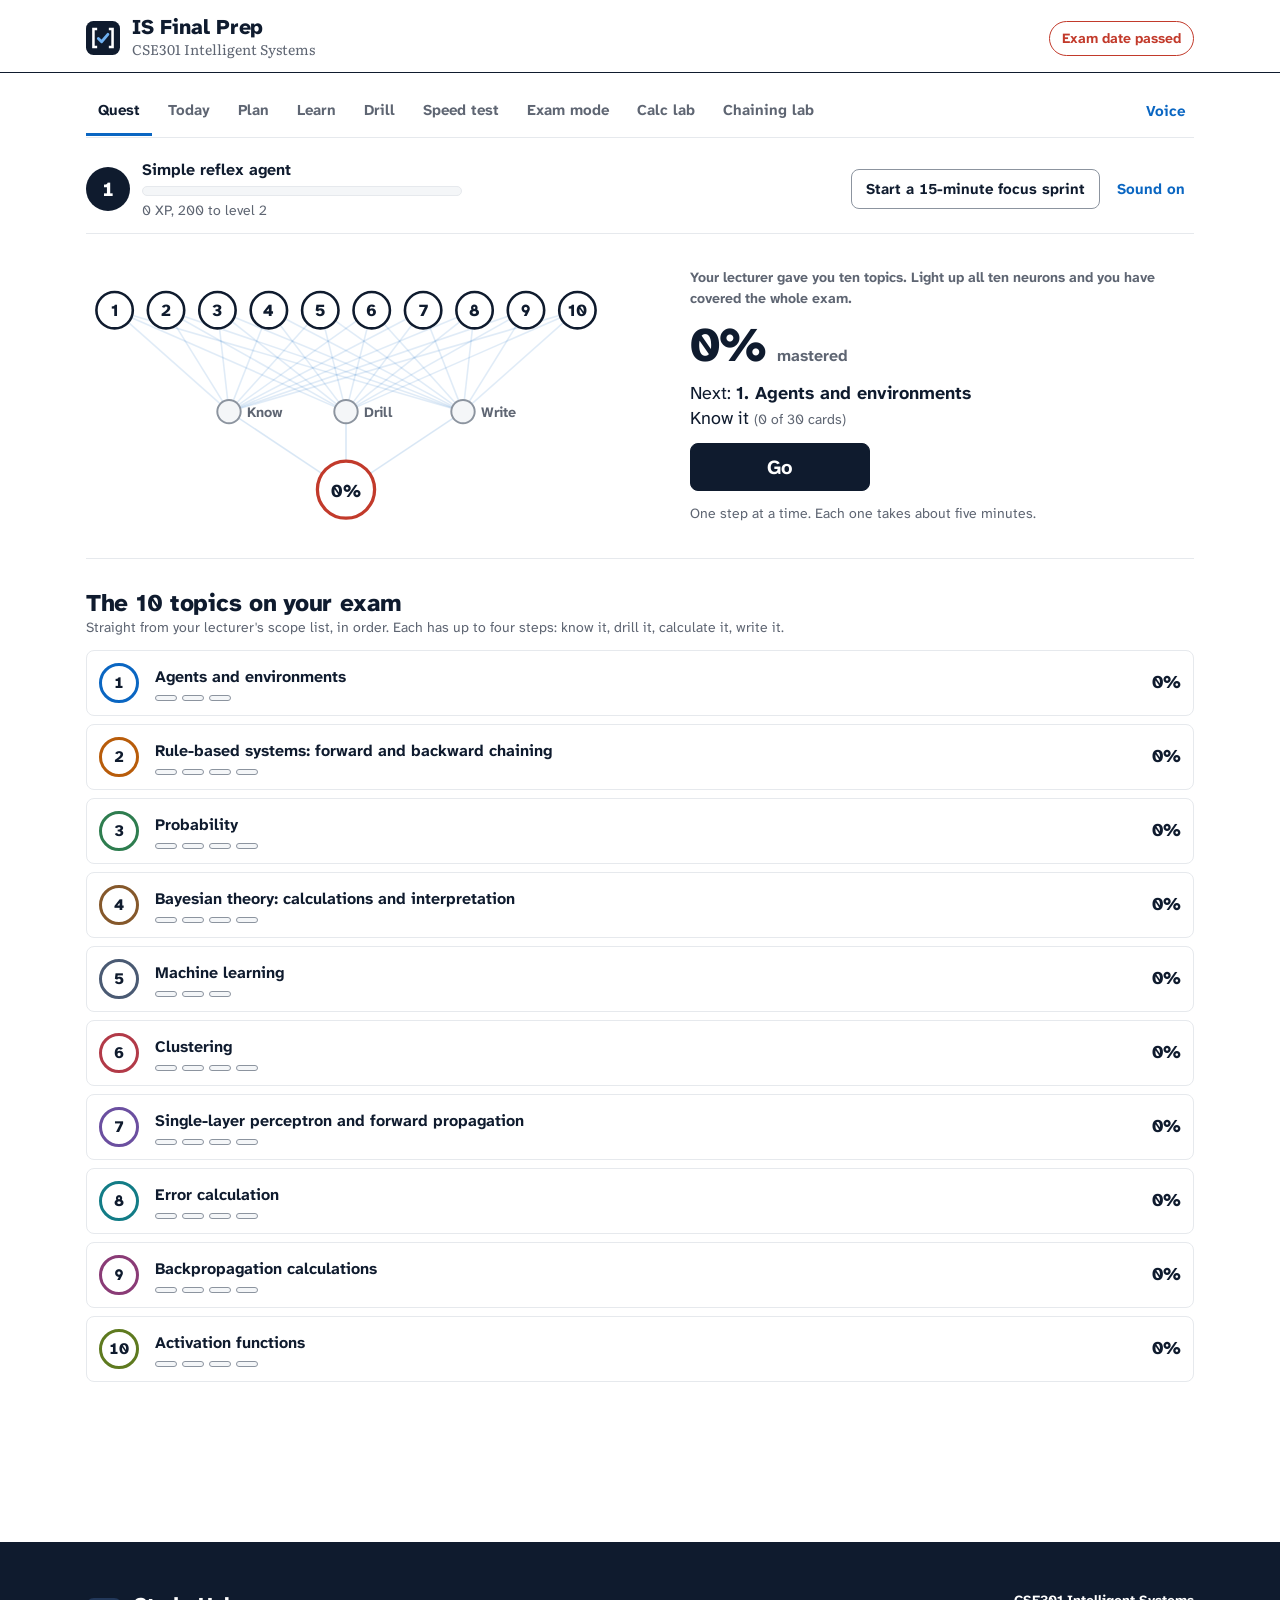
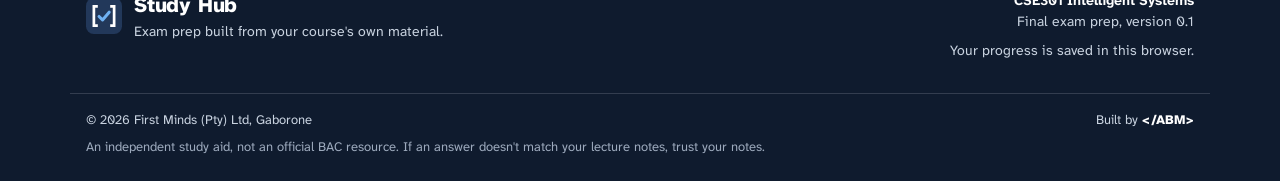
==== commit bc3697af: "Polish the IS page for classmates A proper footer replaces the title-block table: brand, module and " ====
--- a/is/index.html
+++ b/is/index.html
@@ -623,14 +623,19 @@
 .is-when:empty { display: none; }
 #study { padding-block: var(--s3) var(--s7); min-height: 60vh; }
 .is-app .sx-bar { top: env(safe-area-inset-top, 0px); }
-/* footer: a construction drawing's title block */
-.is-foot { background: var(--foot-bg); color: #E8EDF4; padding-block: var(--s6); }
-.is-tb { width: 100%; max-width: 760px; border-collapse: collapse; border: 1.5px solid rgba(232, 237, 244, 0.7); font-size: var(--t-s); }
-.is-tb th, .is-tb td { border: 1px solid rgba(232, 237, 244, 0.35); padding: 8px 12px; text-align: left; vertical-align: top; }
-.is-tb th { width: 1%; white-space: nowrap; font-weight: 500; color: rgba(232, 237, 244, 0.72); }
-.is-tb td { font-weight: 700; }
-.is-tb .is-mark { font-size: 1rem; font-weight: 800; letter-spacing: 0.02em; }
-.is-fine { margin-top: var(--s4); font-size: var(--t-s); color: rgba(232, 237, 244, 0.72); max-width: 70ch; }
+/* footer */
+.is-foot { background: var(--foot-bg); color: #C9D3E0; padding-block: var(--s7) var(--s5); margin-top: var(--s6); }
+.is-foot__in { display: flex; justify-content: space-between; align-items: flex-start; gap: var(--s5) var(--s7); flex-wrap: wrap; }
+.is-foot__brand { display: flex; gap: var(--s3); align-items: center; }
+.is-foot__brand svg { flex: none; }
+.is-foot__name { color: #FFFFFF; font-weight: 800; font-size: var(--t-h3); letter-spacing: -0.01em; }
+.is-foot__tag { font-size: var(--t-s); }
+.is-foot__meta { display: grid; gap: var(--s2); font-size: var(--t-s); text-align: right; }
+.is-foot__meta b { color: #FFFFFF; }
+.is-foot__base { margin-top: var(--s6); padding-top: var(--s4); border-top: 1px solid rgba(232, 237, 244, 0.16); display: grid; gap: var(--s2); font-size: 0.8125rem; color: #9DAABD; }
+.is-foot__base p:first-child { display: flex; justify-content: space-between; flex-wrap: wrap; gap: var(--s2) var(--s4); color: #C9D3E0; }
+.is-mark { color: #FFFFFF; font-weight: 800; letter-spacing: 0.02em; }
+@media (max-width: 720px) { .is-foot__meta { text-align: left; } }
 /* Calc lab */
 .cl-count { font-variant-numeric: tabular-nums; color: var(--tick); font-weight: 800; }
 .cl-groups { display: grid; gap: var(--s4); margin-block: var(--s4); }
@@ -690,23 +695,25 @@
   </header>
   <main class="is-wrap" id="study" aria-label="Study"></main>
   <footer class="is-foot">
-    <div class="is-wrap">
-      <table class="is-tb">
-        <tbody>
-          <tr><th scope="row">Project</th><td>IS Final Prep, CSE301 Intelligent Systems</td></tr>
-          <tr><th scope="row">Built from</th><td>Your 33 IS files: scope list, Quiz 1, tutorials, labs, portfolio tests, mock, notes, lectures</td></tr>
-          <tr><th scope="row">Progress</th><td id="is-sync">Saved in this browser</td></tr>
-          <tr><th scope="row">Drawn by</th><td class="is-mark">&lt;/ABM&gt;</td></tr>
-          <tr><th scope="row">Revision</th><td>1.1, 1 November 2026</td></tr>
-        </tbody>
-      </table>
-      <p class="is-fine">Study Hub by First Minds (Pty) Ltd. Model answers are written from your course material; Claude marking is a guide, and your lecturer's marking decides.</p>
+    <div class="is-wrap is-foot__in">
+      <div class="is-foot__brand">
+        <svg width="36" height="36" viewBox="0 0 32 32" aria-hidden="true"><rect width="32" height="32" rx="7" fill="#22385A"/><path d="M10.5 7.5H7v17h3.5M21.5 7.5H25v17h-3.5" fill="none" stroke="#FFFFFF" stroke-width="2.4"/><path d="M11.6 16.4l3.1 3.1 5.9-6.9" fill="none" stroke="#6FB1F2" stroke-width="2.7" stroke-linecap="round" stroke-linejoin="round"/></svg>
+        <div><p class="is-foot__name">Study Hub</p><p class="is-foot__tag">Exam prep built from your course's own material.</p></div>
+      </div>
+      <div class="is-foot__meta">
+        <p><b>CSE301 Intelligent Systems</b><br>Final exam prep, version 0.1</p>
+        <p id="is-sync">Your progress is saved in this browser.</p>
+      </div>
+    </div>
+    <div class="is-wrap is-foot__base">
+      <p><span>&copy; 2026 First Minds (Pty) Ltd, Gaborone</span><span>Built by <b class="is-mark">&lt;/ABM&gt;</b></span></p>
+      <p>An independent study aid, not an official BAC resource. If an answer doesn't match your lecture notes, trust your notes.</p>
     </div>
   </footer>
 </div>
 <script>
 /* IS Final Prep · Study Hub engine · drawn by </ABM> for First Minds (Pty) Ltd · 2026-11-01 */
-(()=>{var Ot={1:3,2:2,3:1};function as(e,a=90){let s=e.replace(/\s*\(.*?\)\s*/g," ").replace(/\s+/g," ").trim();return s.length>a?s.slice(0,a-3).replace(/\s+\S*$/,"")+"\u2026":s}function jt(e,a,s=Date.now()){let n=a.known||{},r=a.drill||{},c=a.drafts||{},h=Object.entries(e.topics).map(([L,H])=>{let T=e.learn.filter(b=>b.t===L),ne=e.drill.filter(b=>b.t===L),pe=T.reduce((b,$)=>b+Ot[$.tier],0),ce=T.reduce((b,$)=>b+(n[$.id]?Ot[$.tier]:0),0),me=ne.filter(b=>r[b.id]?.last==="r").length,Me=ne.filter(b=>r[b.id]?.last==="w").length,Ae=pe?ce/pe:0,ye=ne.length?me/ne.length:0,Se=T.length?ne.length?.4*Ae+.6*ye:Ae:ye,Be=pe||ne.length*.5;return{key:L,name:H.name,c:H.c,importance:Be,readiness:Se,known:T.filter(b=>n[b.id]).length,learn:T.length,right:me,drill:ne.length,wrong:Me}}).filter(L=>L.learn||L.drill),f=h.reduce((L,H)=>L+H.importance,0)||1;h.forEach(L=>{L.importance=L.importance/f});let v=Math.round(100*h.reduce((L,H)=>L+H.importance*H.readiness,0)),A=e.drill.filter(L=>r[L.id]?.last==="w").map(L=>L.id),E=e.drill.filter(L=>r[L.id]).length,R=e.drill.filter(L=>r[L.id]?.last==="r").length,x=e.learn.filter(L=>n[L.id]).length,S=[],q=!x&&!E;q&&S.push({kind:"start",label:"Read the Tier 1 model answers first",detail:'They are the questions most likely to come up. Mark each one "I know this" once you can say it without looking.'}),A.length&&S.push({kind:"retry",label:`Retry the ${Math.min(15,A.length)} question${A.length===1?"":"s"} you got wrong`,detail:"A short speed test of only your misses. Getting them right once moves them out of this list.",ids:A.slice(0,15)});let D=h.slice().sort((L,H)=>H.importance*(1-H.readiness)-L.importance*(1-L.readiness)),j=D[0];if(j&&j.readiness<.9){let L=e.learn.filter(H=>H.t===j.key&&H.tier===1&&!n[H.id]).length;L&&!q&&S.push({kind:"read",label:L===1?`Read the Tier 1 answer in ${j.name}`:`Read the ${L} Tier 1 answers in ${j.name}`,detail:`${j.name} carries about ${Math.round(j.importance*100)}% of the marks and is your weakest area.`,topic:j.key,tier:1}),j.drill&&S.push({kind:"drill",label:`Drill ${j.name}`,detail:j.right?`${j.right} of ${j.drill} right so far. Aim for all of them.`:`${j.drill} questions. Wrong answers come back a few cards later.`,topic:j.key})}let B=e.meta.tools||[],o=Object.values((a.calc||{}).solved||{}).reduce((L,H)=>L+(Number(H)||0),0),k=Object.keys((a.chain||{}).done||{}).length,u=null;B.includes("calc")&&o<12?u={kind:"tool",tool:"calc",label:o?`Solve another calculation in the Calc lab (${o} so far)`:"Solve one calculation in the Calc lab",detail:"Calculations carry most of the marks. Each lab opens on the problem from your CA, then makes new ones and checks every cell."}:B.includes("chain")&&k<3&&(u={kind:"tool",tool:"chain",label:"Step through a chaining trace",detail:"Predict each row of the trace before revealing it. That is the table the exam asks you to fill in."}),u&&S.push(u);let y=e.learn.filter(L=>(c[L.id]||"").trim()).length,C=e.learn.filter(L=>L.tier===1&&!n[L.id]&&!(c[L.id]||"").trim()).sort((L,H)=>H.marks-L.marks)[0],N=C?{kind:"write",label:"Write one full answer under time",detail:`${as(C.q)} (${C.marks} marks). Drills test recognition; the exam asks you to write. ${y?`${y} written so far.`:"Start your first one."}`,id:C.id}:null;N&&S.push(N),v>=75&&e.predicted.length&&S.push({kind:"paper",label:"Sit the predicted paper under time",detail:"You are close. Practise pacing: answer every question, then check the mark scheme."});let z=new Set,G=S.filter(L=>{let H=L.kind==="drill"||L.kind==="read"?L.kind+L.topic:L.kind;return z.has(H)?!1:(z.add(H),!0)});return{readiness:v,topics:D,actions:ss(G,[E>=8?N:null,E>=4||x>=3?u:null]),wrongIds:A,summary:{readiness:v,known:x,learnTotal:e.learn.length,right:R,seen:E,drillTotal:e.drill.length,updatedAt:s}}}function ss(e,a){let s=a.filter(r=>!!r&&e.includes(r));return[...e.filter(r=>!s.includes(r)).slice(0,Math.max(1,3-s.length)),...s].slice(0,3)}function Ge(e,a=Date.now()){if(!e||!/^\d{4}-\d{2}-\d{2}$/.test(e))return null;let[s,n,r]=e.split("-").map(Number),c=Math.floor(Date.UTC(s,n-1,r)/864e5),h=Math.floor((a+2*36e5)/864e5);return c-h}var ns="If you can hear this clearly, the voice is ready.";function Ut(e,a){"use strict";let s=window,n=a.content,r=n.meta||{},c=n.topics||{},h=n.learn||[],f=n.drill||[],v=n.predicted||[],A=n.hitlist||[],E=n.plan||[],R=n.rules||[],x=n.quotes||[],S=(r.tools||[]).map(t=>(a.tools||{})[t]).filter(Boolean),q=a.ai||null,D=[],j=(t,i,d,m)=>{t.addEventListener(i,d,m),D.push(()=>t.removeEventListener(i,d,m))},B=!0,o=(t,i)=>(i||e).querySelector(t),k=(t,i)=>Array.from((i||e).querySelectorAll(t)),u=t=>String(t??"").replace(/[&<>"']/g,i=>({"&":"&amp;","<":"&lt;",">":"&gt;",'"':"&quot;","'":"&#39;"})[i]),y=t=>u(t).replace(/\*\*([^*][\s\S]*?)\*\*/g,'<strong class="sx-hl">$1</strong>'),C=(t,i)=>t+Math.floor(Math.random()*(i-t+1)),N=t=>{let i=t.slice();for(let d=i.length-1;d>0;d--){let m=Math.floor(Math.random()*(d+1));[i[d],i[m]]=[i[m],i[d]]}return i},z={};h.forEach(t=>{z[t.id]=t});let G={};f.forEach(t=>{G[t.id]=t});let L=(t,i,d)=>`${t} ${t===1?i:d||i+"s"}`,T={known:{},drill:{},plan:{},drafts:{},ticks:{},settings:{rate:1,voice:"",auto:!0}};if(a.progress&&typeof a.progress=="object"){let t=JSON.parse(JSON.stringify(a.progress));T=Object.assign(T,t),["known","drill","plan","drafts","ticks"].forEach(i=>{(!T[i]||typeof T[i]!="object")&&(T[i]={})}),T.settings=Object.assign({rate:1,voice:"",auto:!0},t.settings||{})}let ne=null;function pe(){if(clearTimeout(ne),ne=null,a.onSave)try{a.onSave(JSON.parse(JSON.stringify(T)))}catch{}}function ce(){clearTimeout(ne),ne=setTimeout(pe,400)}function me(t){let i=o(".sx-toast");i&&(i.textContent=t,i.hidden=!1,clearTimeout(me._t),me._t=setTimeout(()=>{i.hidden=!0},2600))}function Me(t){let i=t.indexOf("::");return i<0?{h:"",b:t}:{h:t.slice(0,i),b:t.slice(i+2)}}function Ae(t){let{h:i,b:d}=Me(t);return i?`<b>${y(i)}.</b> ${y(d)}`:y(d)}function ye(t){let i=c[t]||{name:t,c:"--f-slate"};return`<span class="sx-topic"><i style="--sc:var(${i.c})"></i>${u(i.name)}</span>`}function Se(t){return`<span class="sx-tier sx-tier--${t}" title="${t===1?"Near certain to come up":t===2?"Likely to come up":"Less likely"}">Tier ${t}</span>`}function Be(t){return t.seen&&t.seen.length?`<span class="sx-seen">Seen in ${u(t.seen.join(", "))}</span>`:""}function b(t,i){let d=i||t.marks,m=`Question. ${t.q} For ${d} marks. `;return t.pts.forEach((p,g)=>{let{h:w,b:W}=Me(p);m+=(t.steps?`Step ${g+1}. `:"")+(w?w+". ":"")+W+" "}),t.tip&&(m+="Exam tip. "+t.tip),m}function $(t){let i=t.replace(/\s*\(.*?\)\s*/g," ").replace(/\s+/g," ").trim();return i.length>92?i.slice(0,89).replace(/\s+\S*$/,"")+"\u2026":i}let P='<svg class="sx-ico" viewBox="0 0 24 24" fill="currentColor" aria-hidden="true"><path d="M8 5v14l11-7z"/></svg>',M='<svg class="sx-ico" viewBox="0 0 24 24" fill="none" stroke="currentColor" stroke-width="2.6" stroke-linecap="round" stroke-linejoin="round" aria-hidden="true"><path d="M5 12.5l4.5 4.5L19 7.5"/></svg>',F='<svg class="sx-ico" viewBox="0 0 24 24" fill="none" stroke="currentColor" stroke-width="2.6" stroke-linecap="round" aria-hidden="true"><path d="M6.5 6.5l11 11M17.5 6.5l-11 11"/></svg>',_=S.filter(t=>t.lead).map(t=>t.id),Z=_.concat(["today","plan","learn","drill","speed","exam"],S.filter(t=>!t.lead).map(t=>t.id)),ve=_[0]||"today",ie={today:"Today",plan:"Plan",learn:"Learn",drill:"Drill",speed:"Speed test",exam:"Exam mode"};S.forEach(t=>{ie[t.id]=t.label}),e.classList.add("sx"),e.classList.toggle("sx--no-ai",!q),e.innerHTML=`
+(()=>{var Ot={1:3,2:2,3:1};function as(e,a=90){let s=e.replace(/\s*\(.*?\)\s*/g," ").replace(/\s+/g," ").trim();return s.length>a?s.slice(0,a-3).replace(/\s+\S*$/,"")+"\u2026":s}function jt(e,a,s=Date.now()){let n=a.known||{},r=a.drill||{},c=a.drafts||{},h=Object.entries(e.topics).map(([L,H])=>{let T=e.learn.filter(b=>b.t===L),ne=e.drill.filter(b=>b.t===L),pe=T.reduce((b,$)=>b+Ot[$.tier],0),ce=T.reduce((b,$)=>b+(n[$.id]?Ot[$.tier]:0),0),me=ne.filter(b=>r[b.id]?.last==="r").length,Me=ne.filter(b=>r[b.id]?.last==="w").length,We=pe?ce/pe:0,ye=ne.length?me/ne.length:0,Se=T.length?ne.length?.4*We+.6*ye:We:ye,Be=pe||ne.length*.5;return{key:L,name:H.name,c:H.c,importance:Be,readiness:Se,known:T.filter(b=>n[b.id]).length,learn:T.length,right:me,drill:ne.length,wrong:Me}}).filter(L=>L.learn||L.drill),f=h.reduce((L,H)=>L+H.importance,0)||1;h.forEach(L=>{L.importance=L.importance/f});let v=Math.round(100*h.reduce((L,H)=>L+H.importance*H.readiness,0)),A=e.drill.filter(L=>r[L.id]?.last==="w").map(L=>L.id),E=e.drill.filter(L=>r[L.id]).length,R=e.drill.filter(L=>r[L.id]?.last==="r").length,x=e.learn.filter(L=>n[L.id]).length,W=[],q=!x&&!E;q&&W.push({kind:"start",label:"Read the Tier 1 model answers first",detail:'They are the questions most likely to come up. Mark each one "I know this" once you can say it without looking.'}),A.length&&W.push({kind:"retry",label:`Retry the ${Math.min(15,A.length)} question${A.length===1?"":"s"} you got wrong`,detail:"A short speed test of only your misses. Getting them right once moves them out of this list.",ids:A.slice(0,15)});let D=h.slice().sort((L,H)=>H.importance*(1-H.readiness)-L.importance*(1-L.readiness)),j=D[0];if(j&&j.readiness<.9){let L=e.learn.filter(H=>H.t===j.key&&H.tier===1&&!n[H.id]).length;L&&!q&&W.push({kind:"read",label:L===1?`Read the Tier 1 answer in ${j.name}`:`Read the ${L} Tier 1 answers in ${j.name}`,detail:`${j.name} carries about ${Math.round(j.importance*100)}% of the marks and is your weakest area.`,topic:j.key,tier:1}),j.drill&&W.push({kind:"drill",label:`Drill ${j.name}`,detail:j.right?`${j.right} of ${j.drill} right so far. Aim for all of them.`:`${j.drill} questions. Wrong answers come back a few cards later.`,topic:j.key})}let B=e.meta.tools||[],o=Object.values((a.calc||{}).solved||{}).reduce((L,H)=>L+(Number(H)||0),0),k=Object.keys((a.chain||{}).done||{}).length,u=null;B.includes("calc")&&o<12?u={kind:"tool",tool:"calc",label:o?`Solve another calculation in the Calc lab (${o} so far)`:"Solve one calculation in the Calc lab",detail:"Calculations carry most of the marks. Each lab opens on the problem from your CA, then makes new ones and checks every cell."}:B.includes("chain")&&k<3&&(u={kind:"tool",tool:"chain",label:"Step through a chaining trace",detail:"Predict each row of the trace before revealing it. That is the table the exam asks you to fill in."}),u&&W.push(u);let y=e.learn.filter(L=>(c[L.id]||"").trim()).length,C=e.learn.filter(L=>L.tier===1&&!n[L.id]&&!(c[L.id]||"").trim()).sort((L,H)=>H.marks-L.marks)[0],N=C?{kind:"write",label:"Write one full answer under time",detail:`${as(C.q)} (${C.marks} marks). Drills test recognition; the exam asks you to write. ${y?`${y} written so far.`:"Start your first one."}`,id:C.id}:null;N&&W.push(N),v>=75&&e.predicted.length&&W.push({kind:"paper",label:"Sit the predicted paper under time",detail:"You are close. Practise pacing: answer every question, then check the mark scheme."});let z=new Set,G=W.filter(L=>{let H=L.kind==="drill"||L.kind==="read"?L.kind+L.topic:L.kind;return z.has(H)?!1:(z.add(H),!0)});return{readiness:v,topics:D,actions:ss(G,[E>=8?N:null,E>=4||x>=3?u:null]),wrongIds:A,summary:{readiness:v,known:x,learnTotal:e.learn.length,right:R,seen:E,drillTotal:e.drill.length,updatedAt:s}}}function ss(e,a){let s=a.filter(r=>!!r&&e.includes(r));return[...e.filter(r=>!s.includes(r)).slice(0,Math.max(1,3-s.length)),...s].slice(0,3)}function Ge(e,a=Date.now()){if(!e||!/^\d{4}-\d{2}-\d{2}$/.test(e))return null;let[s,n,r]=e.split("-").map(Number),c=Math.floor(Date.UTC(s,n-1,r)/864e5),h=Math.floor((a+2*36e5)/864e5);return c-h}var ns="If you can hear this clearly, the voice is ready.";function Ut(e,a){"use strict";let s=window,n=a.content,r=n.meta||{},c=n.topics||{},h=n.learn||[],f=n.drill||[],v=n.predicted||[],A=n.hitlist||[],E=n.plan||[],R=n.rules||[],x=n.quotes||[],W=(r.tools||[]).map(t=>(a.tools||{})[t]).filter(Boolean),q=a.ai||null,D=[],j=(t,i,d,m)=>{t.addEventListener(i,d,m),D.push(()=>t.removeEventListener(i,d,m))},B=!0,o=(t,i)=>(i||e).querySelector(t),k=(t,i)=>Array.from((i||e).querySelectorAll(t)),u=t=>String(t??"").replace(/[&<>"']/g,i=>({"&":"&amp;","<":"&lt;",">":"&gt;",'"':"&quot;","'":"&#39;"})[i]),y=t=>u(t).replace(/\*\*([^*][\s\S]*?)\*\*/g,'<strong class="sx-hl">$1</strong>'),C=(t,i)=>t+Math.floor(Math.random()*(i-t+1)),N=t=>{let i=t.slice();for(let d=i.length-1;d>0;d--){let m=Math.floor(Math.random()*(d+1));[i[d],i[m]]=[i[m],i[d]]}return i},z={};h.forEach(t=>{z[t.id]=t});let G={};f.forEach(t=>{G[t.id]=t});let L=(t,i,d)=>`${t} ${t===1?i:d||i+"s"}`,T={known:{},drill:{},plan:{},drafts:{},ticks:{},settings:{rate:1,voice:"",auto:!0}};if(a.progress&&typeof a.progress=="object"){let t=JSON.parse(JSON.stringify(a.progress));T=Object.assign(T,t),["known","drill","plan","drafts","ticks"].forEach(i=>{(!T[i]||typeof T[i]!="object")&&(T[i]={})}),T.settings=Object.assign({rate:1,voice:"",auto:!0},t.settings||{})}let ne=null;function pe(){if(clearTimeout(ne),ne=null,a.onSave)try{a.onSave(JSON.parse(JSON.stringify(T)))}catch{}}function ce(){clearTimeout(ne),ne=setTimeout(pe,400)}function me(t){let i=o(".sx-toast");i&&(i.textContent=t,i.hidden=!1,clearTimeout(me._t),me._t=setTimeout(()=>{i.hidden=!0},2600))}function Me(t){let i=t.indexOf("::");return i<0?{h:"",b:t}:{h:t.slice(0,i),b:t.slice(i+2)}}function We(t){let{h:i,b:d}=Me(t);return i?`<b>${y(i)}.</b> ${y(d)}`:y(d)}function ye(t){let i=c[t]||{name:t,c:"--f-slate"};return`<span class="sx-topic"><i style="--sc:var(${i.c})"></i>${u(i.name)}</span>`}function Se(t){return`<span class="sx-tier sx-tier--${t}" title="${t===1?"Near certain to come up":t===2?"Likely to come up":"Less likely"}">Tier ${t}</span>`}function Be(t){return t.seen&&t.seen.length?`<span class="sx-seen">Seen in ${u(t.seen.join(", "))}</span>`:""}function b(t,i){let d=i||t.marks,m=`Question. ${t.q} For ${d} marks. `;return t.pts.forEach((p,g)=>{let{h:w,b:S}=Me(p);m+=(t.steps?`Step ${g+1}. `:"")+(w?w+". ":"")+S+" "}),t.tip&&(m+="Exam tip. "+t.tip),m}function $(t){let i=t.replace(/\s*\(.*?\)\s*/g," ").replace(/\s+/g," ").trim();return i.length>92?i.slice(0,89).replace(/\s+\S*$/,"")+"\u2026":i}let P='<svg class="sx-ico" viewBox="0 0 24 24" fill="currentColor" aria-hidden="true"><path d="M8 5v14l11-7z"/></svg>',M='<svg class="sx-ico" viewBox="0 0 24 24" fill="none" stroke="currentColor" stroke-width="2.6" stroke-linecap="round" stroke-linejoin="round" aria-hidden="true"><path d="M5 12.5l4.5 4.5L19 7.5"/></svg>',F='<svg class="sx-ico" viewBox="0 0 24 24" fill="none" stroke="currentColor" stroke-width="2.6" stroke-linecap="round" aria-hidden="true"><path d="M6.5 6.5l11 11M17.5 6.5l-11 11"/></svg>',_=W.filter(t=>t.lead).map(t=>t.id),Z=_.concat(["today","plan","learn","drill","speed","exam"],W.filter(t=>!t.lead).map(t=>t.id)),ve=_[0]||"today",ie={today:"Today",plan:"Plan",learn:"Learn",drill:"Drill",speed:"Speed test",exam:"Exam mode"};W.forEach(t=>{ie[t.id]=t.label}),e.classList.add("sx"),e.classList.toggle("sx--no-ai",!q),e.innerHTML=`
   <div class="sx-bar">
     <nav class="sx-tabs" aria-label="Study sections">${Z.map(t=>`<a href="#${t}" data-view="${t}">${u(ie[t])}</a>`).join("")}</nav>
     <div class="sx-bar-acts">
@@ -722,7 +729,7 @@
     <p class="sx-note" data-v="status"></p>
   </div>
   <div class="sx-views">${Z.map((t,i)=>`<section id="sx-v-${t}" class="sx-view" aria-label="${u(ie[t])}"${i?" hidden":""}></section>`).join("")}</div>
-  <div class="sx-toast" role="status" hidden></div>`;function U(){let t=e.getBoundingClientRect().top+s.scrollY-(a.scrollOffset||0);s.scrollY>t&&s.scrollTo({top:t})}let Y={synth:"speechSynthesis"in s?s.speechSynthesis:null,voices:[],gen:0,init(){let t=o("[data-v=status]");if(!this.synth){t.textContent="This browser has no built-in voice, so reading aloud is off. Chrome or Edge on a computer usually has good voices.",o("[data-v=test]").disabled=!0;return}let i=()=>{if(!B)return;let d=[];try{d=this.synth.getVoices()||[]}catch{d=[]}let m=d.filter(p=>/^en([-_]|$)/i.test(p.lang));this.voices=m.length?m:d,this.fill()};i(),j(this.synth,"voiceschanged",i),setTimeout(i,800)},score(t){let i=0;return/natural|neural|online/i.test(t.name)&&(i+=40),/google/i.test(t.name)&&(i+=10),/en-GB/i.test(t.lang)&&(i+=12),/en-ZA/i.test(t.lang)&&(i+=11),/en-US/i.test(t.lang)&&(i+=6),i},pick(){if(T.settings.voice){let t=this.voices.find(i=>i.name===T.settings.voice);if(t)return t}return this.voices.slice().sort((t,i)=>this.score(i)-this.score(t))[0]||null},fill(){let t=o("[data-v=select]");if(!t)return;let i=this.pick();if(!this.voices.length){t.innerHTML="<option>Default voice</option>",o("[data-v=status]").textContent='No voices listed yet. Press "Test voice": some browsers load them on first use.';return}t.innerHTML=this.voices.map(d=>`<option value="${u(d.name)}"${i&&d.name===i.name?" selected":""}>${u(d.name)} (${u(d.lang)})</option>`).join(""),o("[data-v=status]").textContent='Voices with "Natural" or "Online" in the name usually sound best.'},clean(t){return String(t).replace(/::/g,". ").replace(/(\d+)BASE-([A-Z]+)/g,(i,d,m)=>d+" base "+m.split("").join(" ")).replace(/8B\/10B/g,"8 B 10 B").replace(/(\d)\s*[–-]\s*(\d)/g,"$1 to $2").replace(/→/g,", to ").replace(/[–—]/g,", ").replace(/\/(\d{1,2})\b/g," slash $1").replace(/2\^(\d+)/g,"2 to the power $1").replace(/−/g," minus ").replace(/\s\+\s/g," plus ").replace(/×/g," times ").replace(/≥/g," at least ").replace(/≤/g," at most ").replace(/µm/g," micron").replace(/µs/g," microseconds").replace(/\be\.g\./gi,"for example").replace(/\bi\.e\./gi,"that is").replace(/\betc\./gi,"and so on").replace(/[“”"*#]/g,"").replace(/\\+/g," ").replace(/\s+/g," ").trim()},chunk(t){let i=[],d=t.match(/[^.!?;]+[.!?;]*\s*/g)||[t],m="";d.forEach(g=>{(m+g).length>220&&m?(i.push(m.trim()),m=g):m+=g}),m.trim()&&i.push(m.trim());let p=[];return i.forEach(g=>{if(g.length<=260){p.push(g);return}let w=g.split(/,\s*/),W="";w.forEach(V=>{(W+V).length>220&&W?(p.push(W),W=V):W+=(W?", ":"")+V}),W&&p.push(W)}),p},speak(t){if(!this.synth||!t)return;let i=++this.gen;try{this.synth.cancel()}catch{}let d=this.pick(),m=this.chunk(this.clean(t));setTimeout(()=>{i!==this.gen||!B||(m.forEach((p,g)=>{let w=new SpeechSynthesisUtterance(p);d?(w.voice=d,w.lang=d.lang):w.lang="en-GB",w.rate=T.settings.rate||1,g===0&&(w.onstart=()=>{i===this.gen&&J(!0)}),g===m.length-1&&(w.onend=w.onerror=()=>{i===this.gen&&J(!1)}),this.synth.speak(w)}),J(!0))},80)},stop(){this.gen++;try{this.synth&&this.synth.cancel()}catch{}J(!1)}};function J(t){let i=o("[data-a=stop]");i&&(i.hidden=!t)}function te(t){return t?t.code==="cancelled"||t.name==="AbortError"?"":t.message||"Could not reach the tutor. Check your connection and try again.":"Something went wrong. Try again."}function re(){let t=q&&q.lockedAction;return`<div class="sx-locked"><p>${u(q&&q.lockedText||"This needs an account.")}</p>${t?`<button type="button" class="sx-btn sx-btn--primary" data-a="unlock">${u(t.label)}</button>`:""}</div>`}function de(t){let i=o("[data-a=unlock]",t);i&&(i.onclick=()=>q.lockedAction.onClick())}let he=t=>String(t||"").replace(/\*\*/g,"").replace(/^#+\s*/gm,"").trim();function ke(t,i,d){if(!q)return;if(!q.enabled){t.hidden=!t.hidden,t.innerHTML=re(),de(t);return}if(t.dataset.mounted){t.hidden=!t.hidden,t.hidden||o("input",t).focus();return}t.dataset.mounted="1",t.hidden=!1,t.innerHTML=`<div class="sx-ask-row"><input type="text" maxlength="600" aria-label="Your question" placeholder="Ask anything about this"><button type="button" class="sx-btn sx-btn--primary" data-a="go">Ask</button><button type="button" class="sx-btn" data-a="halt" hidden>Stop</button></div><div class="sx-ask-out" hidden></div><div class="sx-row" data-r="after" hidden><button type="button" class="sx-btn" data-a="read">${P}Read answer aloud</button></div>`;let m=o("input",t),p=o(".sx-ask-out",t),g=o("[data-a=go]",t),w=o("[data-a=halt]",t),W=o("[data-r=after]",t);d&&(m.value=d);let V=null,le=async()=>{let ae=m.value.trim();if(ae){V=new AbortController,g.disabled=!0,w.hidden=!1,W.hidden=!0,p.hidden=!1,p.textContent="Thinking\u2026";try{let ee=await q.ask(Object.assign({},i,{question:ae,signal:V.signal}));if(!B)return;p.textContent=he(ee),W.hidden=!1}catch(ee){let oe=te(ee);p.textContent=oe,oe||(p.hidden=!0)}finally{B&&(g.disabled=!1,w.hidden=!0)}}};g.onclick=le,m.onkeydown=ae=>{ae.key==="Enter"&&le()},w.onclick=()=>V&&V.abort(),o("[data-a=read]",t).onclick=()=>Y.speak(p.textContent),m.focus()}let ue={},$e=null;function Ie(){if(!B)return;let t=(s.location.hash||"").replace("#","");if(Z.includes(t)||(t=$e||ve),t!=="speed"&&Ga(),$e=t,Z.forEach(i=>{o("#sx-v-"+i).hidden=i!==t}),k(".sx-tabs a").forEach(i=>{i.dataset.view===t?i.setAttribute("aria-current","page"):i.removeAttribute("aria-current")}),t==="today"||t==="plan"||!ue[t])Lt[t](),ue[t]=!0;else{let i=S.find(d=>d.id===t);i&&i.show&&i.show(o("#sx-v-"+t),We)}t==="drill"&&!I.cur&&qe(),t==="speed"&&Ja()}function fe(t){s.location.hash==="#"+t?Ie():s.location.hash=t,U()}let We={$:o,$$:k,esc:u,rich:y,rand:C,shuffle:N,save:ce,toast:me,TTS:Y,PLAY:P,get S(){return T},go:fe,content:n,meta:r,ai:q,examDate:a.examDate||""};function Qa(){let t=o("#sx-v-today"),i=jt(n,T),d=Ge(a.examDate),m=d===null?"":d>1?`Your ${u(r.examName||"exam")} is in <b>${d} days</b>.`:d===1?`Your ${u(r.examName||"exam")} is <b>tomorrow</b>. Go over your Tier 1 answers, then get a full night's sleep.`:d===0?`Your ${u(r.examName||"exam")} is <b>today</b>. Read your Tier 1 answers once and go in calm.`:"Your exam date has passed. Change it in the module settings if you have another sitting.",p=(g,w)=>{let W={start:"Start reading",retry:"Retry them",drill:"Start the drill",read:"Open them",write:"Write it",paper:"Sit the paper",tool:"Open the lab"}[g.kind];return`<button type="button" class="sx-btn${w===0?" sx-btn--primary":""}" data-act="${w}">${W}</button>`};t.innerHTML=`
+  <div class="sx-toast" role="status" hidden></div>`;function U(){let t=e.getBoundingClientRect().top+s.scrollY-(a.scrollOffset||0);s.scrollY>t&&s.scrollTo({top:t})}let Y={synth:"speechSynthesis"in s?s.speechSynthesis:null,voices:[],gen:0,init(){let t=o("[data-v=status]");if(!this.synth){t.textContent="This browser has no built-in voice, so reading aloud is off. Chrome or Edge on a computer usually has good voices.",o("[data-v=test]").disabled=!0;return}let i=()=>{if(!B)return;let d=[];try{d=this.synth.getVoices()||[]}catch{d=[]}let m=d.filter(p=>/^en([-_]|$)/i.test(p.lang));this.voices=m.length?m:d,this.fill()};i(),j(this.synth,"voiceschanged",i),setTimeout(i,800)},score(t){let i=0;return/natural|neural|online/i.test(t.name)&&(i+=40),/google/i.test(t.name)&&(i+=10),/en-GB/i.test(t.lang)&&(i+=12),/en-ZA/i.test(t.lang)&&(i+=11),/en-US/i.test(t.lang)&&(i+=6),i},pick(){if(T.settings.voice){let t=this.voices.find(i=>i.name===T.settings.voice);if(t)return t}return this.voices.slice().sort((t,i)=>this.score(i)-this.score(t))[0]||null},fill(){let t=o("[data-v=select]");if(!t)return;let i=this.pick();if(!this.voices.length){t.innerHTML="<option>Default voice</option>",o("[data-v=status]").textContent='No voices listed yet. Press "Test voice": some browsers load them on first use.';return}t.innerHTML=this.voices.map(d=>`<option value="${u(d.name)}"${i&&d.name===i.name?" selected":""}>${u(d.name)} (${u(d.lang)})</option>`).join(""),o("[data-v=status]").textContent='Voices with "Natural" or "Online" in the name usually sound best.'},clean(t){return String(t).replace(/::/g,". ").replace(/(\d+)BASE-([A-Z]+)/g,(i,d,m)=>d+" base "+m.split("").join(" ")).replace(/8B\/10B/g,"8 B 10 B").replace(/(\d)\s*[–-]\s*(\d)/g,"$1 to $2").replace(/→/g,", to ").replace(/[–—]/g,", ").replace(/\/(\d{1,2})\b/g," slash $1").replace(/2\^(\d+)/g,"2 to the power $1").replace(/−/g," minus ").replace(/\s\+\s/g," plus ").replace(/×/g," times ").replace(/≥/g," at least ").replace(/≤/g," at most ").replace(/µm/g," micron").replace(/µs/g," microseconds").replace(/\be\.g\./gi,"for example").replace(/\bi\.e\./gi,"that is").replace(/\betc\./gi,"and so on").replace(/[“”"*#]/g,"").replace(/\\+/g," ").replace(/\s+/g," ").trim()},chunk(t){let i=[],d=t.match(/[^.!?;]+[.!?;]*\s*/g)||[t],m="";d.forEach(g=>{(m+g).length>220&&m?(i.push(m.trim()),m=g):m+=g}),m.trim()&&i.push(m.trim());let p=[];return i.forEach(g=>{if(g.length<=260){p.push(g);return}let w=g.split(/,\s*/),S="";w.forEach(V=>{(S+V).length>220&&S?(p.push(S),S=V):S+=(S?", ":"")+V}),S&&p.push(S)}),p},speak(t){if(!this.synth||!t)return;let i=++this.gen;try{this.synth.cancel()}catch{}let d=this.pick(),m=this.chunk(this.clean(t));setTimeout(()=>{i!==this.gen||!B||(m.forEach((p,g)=>{let w=new SpeechSynthesisUtterance(p);d?(w.voice=d,w.lang=d.lang):w.lang="en-GB",w.rate=T.settings.rate||1,g===0&&(w.onstart=()=>{i===this.gen&&J(!0)}),g===m.length-1&&(w.onend=w.onerror=()=>{i===this.gen&&J(!1)}),this.synth.speak(w)}),J(!0))},80)},stop(){this.gen++;try{this.synth&&this.synth.cancel()}catch{}J(!1)}};function J(t){let i=o("[data-a=stop]");i&&(i.hidden=!t)}function te(t){return t?t.code==="cancelled"||t.name==="AbortError"?"":t.message||"Could not reach the tutor. Check your connection and try again.":"Something went wrong. Try again."}function re(){let t=q&&q.lockedAction;return`<div class="sx-locked"><p>${u(q&&q.lockedText||"This needs an account.")}</p>${t?`<button type="button" class="sx-btn sx-btn--primary" data-a="unlock">${u(t.label)}</button>`:""}</div>`}function de(t){let i=o("[data-a=unlock]",t);i&&(i.onclick=()=>q.lockedAction.onClick())}let he=t=>String(t||"").replace(/\*\*/g,"").replace(/^#+\s*/gm,"").trim();function ke(t,i,d){if(!q)return;if(!q.enabled){t.hidden=!t.hidden,t.innerHTML=re(),de(t);return}if(t.dataset.mounted){t.hidden=!t.hidden,t.hidden||o("input",t).focus();return}t.dataset.mounted="1",t.hidden=!1,t.innerHTML=`<div class="sx-ask-row"><input type="text" maxlength="600" aria-label="Your question" placeholder="Ask anything about this"><button type="button" class="sx-btn sx-btn--primary" data-a="go">Ask</button><button type="button" class="sx-btn" data-a="halt" hidden>Stop</button></div><div class="sx-ask-out" hidden></div><div class="sx-row" data-r="after" hidden><button type="button" class="sx-btn" data-a="read">${P}Read answer aloud</button></div>`;let m=o("input",t),p=o(".sx-ask-out",t),g=o("[data-a=go]",t),w=o("[data-a=halt]",t),S=o("[data-r=after]",t);d&&(m.value=d);let V=null,le=async()=>{let ae=m.value.trim();if(ae){V=new AbortController,g.disabled=!0,w.hidden=!1,S.hidden=!0,p.hidden=!1,p.textContent="Thinking\u2026";try{let ee=await q.ask(Object.assign({},i,{question:ae,signal:V.signal}));if(!B)return;p.textContent=he(ee),S.hidden=!1}catch(ee){let oe=te(ee);p.textContent=oe,oe||(p.hidden=!0)}finally{B&&(g.disabled=!1,w.hidden=!0)}}};g.onclick=le,m.onkeydown=ae=>{ae.key==="Enter"&&le()},w.onclick=()=>V&&V.abort(),o("[data-a=read]",t).onclick=()=>Y.speak(p.textContent),m.focus()}let ue={},Pe=null;function Ie(){if(!B)return;let t=(s.location.hash||"").replace("#","");if(Z.includes(t)||(t=Pe||ve),t!=="speed"&&Ga(),Pe=t,Z.forEach(i=>{o("#sx-v-"+i).hidden=i!==t}),k(".sx-tabs a").forEach(i=>{i.dataset.view===t?i.setAttribute("aria-current","page"):i.removeAttribute("aria-current")}),t==="today"||t==="plan"||!ue[t])Lt[t](),ue[t]=!0;else{let i=W.find(d=>d.id===t);i&&i.show&&i.show(o("#sx-v-"+t),qe)}t==="drill"&&!I.cur&&Ee(),t==="speed"&&Ja()}function fe(t){s.location.hash==="#"+t?Ie():s.location.hash=t,U()}let qe={$:o,$$:k,esc:u,rich:y,rand:C,shuffle:N,save:ce,toast:me,TTS:Y,PLAY:P,get S(){return T},go:fe,content:n,meta:r,ai:q,examDate:a.examDate||""};function Qa(){let t=o("#sx-v-today"),i=jt(n,T),d=Ge(a.examDate),m=d===null?"":d>1?`Your ${u(r.examName||"exam")} is in <b>${d} days</b>.`:d===1?`Your ${u(r.examName||"exam")} is <b>tomorrow</b>. Go over your Tier 1 answers, then get a full night's sleep.`:d===0?`Your ${u(r.examName||"exam")} is <b>today</b>. Read your Tier 1 answers once and go in calm.`:"Your exam date has passed. Change it in the module settings if you have another sitting.",p=(g,w)=>{let S={start:"Start reading",retry:"Retry them",drill:"Start the drill",read:"Open them",write:"Write it",paper:"Sit the paper",tool:"Open the lab"}[g.kind];return`<button type="button" class="sx-btn${w===0?" sx-btn--primary":""}" data-act="${w}">${S}</button>`};t.innerHTML=`
     <div class="sx-sheet sx-today">
       <div class="sx-ready">
         <p class="sx-ready__label">Ready, by our estimate</p>
@@ -761,7 +768,7 @@
     ${v.length?`<div class="sx-sheet sx-paper">
       <h2 class="sx-h">Predicted paper</h2>
       <p class="sx-note">A best guess at how the paper could group these questions. Sit it in Exam mode under time.</p>
-      ${v.map((d,m)=>{let p=d.items.filter(W=>z[W]),g=W=>d.marksOverride&&d.marksOverride[W]||z[W].marks,w=p.reduce((W,V)=>W+g(V),0);return`<section class="sx-pq"><div class="sx-pq__n">${m+1}</div><div class="sx-pq__body"><h3>${u(d.title)}</h3>${d.sub?`<p class="sx-note">${u(d.sub)}</p>`:""}<ol class="sx-pq__items" type="a">${p.map(W=>`<li><span>${u($(z[W].q))}</span><span class="sx-m">[${g(W)}]</span></li>`).join("")}</ol></div><div class="sx-pq__tot">[${w}]</div></section>`}).join("")}
+      ${v.map((d,m)=>{let p=d.items.filter(S=>z[S]),g=S=>d.marksOverride&&d.marksOverride[S]||z[S].marks,w=p.reduce((S,V)=>S+g(V),0);return`<section class="sx-pq"><div class="sx-pq__n">${m+1}</div><div class="sx-pq__body"><h3>${u(d.title)}</h3>${d.sub?`<p class="sx-note">${u(d.sub)}</p>`:""}<ol class="sx-pq__items" type="a">${p.map(S=>`<li><span>${u($(z[S].q))}</span><span class="sx-m">[${g(S)}]</span></li>`).join("")}</ol></div><div class="sx-pq__tot">[${w}]</div></section>`}).join("")}
       <div class="sx-row"><button type="button" class="sx-btn sx-btn--primary" data-exam="predicted">Sit the predicted paper</button></div>
     </div>`:""}
 
@@ -772,19 +779,19 @@
     </div>`:""}
 
     ${R.length?`<div class="sx-sheet"><h2 class="sx-h">How to answer for marks</h2><dl class="sx-rules">${R.map(d=>`<div><dt>${u(d[0])}</dt><dd>${u(d[1])}</dd></div>`).join("")}</dl></div>`:""}
-    ${S.length?`<div class="sx-sheet"><div class="sx-row">${S.map(d=>`<a class="sx-btn" href="#${d.id}">${u(d.planButton||"Open "+d.label)}</a>`).join("")}</div></div>`:""}`,k("[data-go]",t).forEach(d=>d.onclick=()=>{X.topic=z[d.dataset.go].t,X.tier="all",X.q="",X.unknown=!1,X.focus=d.dataset.go,ue.learn=!1,fe("learn")}),k("[data-plan]",t).forEach(d=>d.onchange=()=>{T.plan[d.dataset.plan]=d.checked,d.closest("label").classList.toggle("is-done",d.checked),ce()});let i=o("[data-exam=predicted]",t);i&&(i.onclick=()=>{K.set="predicted",K.id=null,ue.exam=!1,fe("exam")})}let X={topic:"all",tier:"all",q:"",unknown:!1,focus:null};function et(t,i){return[["all","All topics",null]].concat(Object.keys(c).map(m=>[m,c[m].name,c[m].c])).map(([m,p,g])=>`<button type="button" class="sx-chip" ${i}="${m}" aria-pressed="${t===m}">${g?`<i style="--sc:var(${g})"></i>`:""}${u(p)}</button>`).join("")}function Rt(){return Object.keys(T.known).filter(t=>T.known[t]&&z[t]).length}function Va(){let t=o("#sx-v-learn");t.innerHTML=`
+    ${W.length?`<div class="sx-sheet"><div class="sx-row">${W.map(d=>`<a class="sx-btn" href="#${d.id}">${u(d.planButton||"Open "+d.label)}</a>`).join("")}</div></div>`:""}`,k("[data-go]",t).forEach(d=>d.onclick=()=>{X.topic=z[d.dataset.go].t,X.tier="all",X.q="",X.unknown=!1,X.focus=d.dataset.go,ue.learn=!1,fe("learn")}),k("[data-plan]",t).forEach(d=>d.onchange=()=>{T.plan[d.dataset.plan]=d.checked,d.closest("label").classList.toggle("is-done",d.checked),ce()});let i=o("[data-exam=predicted]",t);i&&(i.onclick=()=>{K.set="predicted",K.id=null,ue.exam=!1,fe("exam")})}let X={topic:"all",tier:"all",q:"",unknown:!1,focus:null};function et(t,i){return[["all","All topics",null]].concat(Object.keys(c).map(m=>[m,c[m].name,c[m].c])).map(([m,p,g])=>`<button type="button" class="sx-chip" ${i}="${m}" aria-pressed="${t===m}">${g?`<i style="--sc:var(${g})"></i>`:""}${u(p)}</button>`).join("")}function Rt(){return Object.keys(T.known).filter(t=>T.known[t]&&z[t]).length}function Va(){let t=o("#sx-v-learn");t.innerHTML=`
     <div class="sx-sheet sx-filters">
       <div class="sx-headrow"><h2 class="sx-h">Model answers</h2><span class="sx-note" data-r="count"></span></div>
       <div class="sx-chips" data-r="topics" role="group" aria-label="Topic">${et(X.topic,"data-t")}</div>
       <div class="sx-chips" data-r="tiers" role="group" aria-label="Tier">${[["all","All tiers"],["1","Tier 1"],["2","Tier 2"],["3","Tier 3"]].map(([i,d])=>`<button type="button" class="sx-chip" data-tier="${i}" aria-pressed="${String(X.tier)===i}">${d}</button>`).join("")}</div>
       <div class="sx-search"><input type="search" data-r="q" placeholder="Search the model answers" aria-label="Search the model answers" value="${u(X.q)}"><label class="sx-check"><input type="checkbox" data-r="unknown" ${X.unknown?"checked":""}> Hide ones I know</label></div>
     </div>
-    <div class="sx-sheet sx-list" data-r="list"></div>`,k("[data-r=topics] .sx-chip",t).forEach(i=>i.onclick=()=>{X.topic=i.dataset.t,X.focus=null,k("[data-r=topics] .sx-chip",t).forEach(d=>d.setAttribute("aria-pressed",String(d===i))),He()}),k("[data-r=tiers] .sx-chip",t).forEach(i=>i.onclick=()=>{X.tier=i.dataset.tier,X.focus=null,k("[data-r=tiers] .sx-chip",t).forEach(d=>d.setAttribute("aria-pressed",String(d===i))),He()}),o("[data-r=q]",t).oninput=i=>{X.q=i.target.value,He()},o("[data-r=unknown]",t).onchange=i=>{X.unknown=i.target.checked,He()},He()}function He(){let t=o("#sx-v-learn"),i=X.q.trim().toLowerCase(),d=h.filter(p=>(X.topic==="all"||p.t===X.topic)&&(X.tier==="all"||String(p.tier)===String(X.tier))&&(!X.unknown||!T.known[p.id])&&(!i||(p.q+" "+p.pts.join(" ")+" "+(p.tip||"")).toLowerCase().includes(i)));d=d.slice().sort((p,g)=>p.tier-g.tier),o("[data-r=count]",t).textContent=`${d.length} shown, ${Rt()} of ${h.length} known`;let m=o("[data-r=list]",t);if(!d.length){m.innerHTML=`<p class="sx-empty">${X.unknown&&!i?'You know every answer in this set. Pick another topic, or untick "Hide ones I know" to review them.':"Nothing matches. Clear the search or pick another topic."}</p>`;return}if(m.innerHTML=d.map((p,g)=>At(p,g+1)).join(""),k("[data-act]",m).forEach(p=>p.onclick=()=>St(p)),X.focus){let p=o("#sx-card-"+X.focus);p&&setTimeout(()=>p.scrollIntoView({behavior:"smooth",block:"start"}),60),X.focus=null}}function At(t,i){let d=t.steps?"ol":"ul",m=!!T.known[t.id];return`<article class="sx-q${m?" is-known":""}" id="sx-card-${t.id}" data-n="${i}">
+    <div class="sx-sheet sx-list" data-r="list"></div>`,k("[data-r=topics] .sx-chip",t).forEach(i=>i.onclick=()=>{X.topic=i.dataset.t,X.focus=null,k("[data-r=topics] .sx-chip",t).forEach(d=>d.setAttribute("aria-pressed",String(d===i))),He()}),k("[data-r=tiers] .sx-chip",t).forEach(i=>i.onclick=()=>{X.tier=i.dataset.tier,X.focus=null,k("[data-r=tiers] .sx-chip",t).forEach(d=>d.setAttribute("aria-pressed",String(d===i))),He()}),o("[data-r=q]",t).oninput=i=>{X.q=i.target.value,He()},o("[data-r=unknown]",t).onchange=i=>{X.unknown=i.target.checked,He()},He()}function He(){let t=o("#sx-v-learn"),i=X.q.trim().toLowerCase(),d=h.filter(p=>(X.topic==="all"||p.t===X.topic)&&(X.tier==="all"||String(p.tier)===String(X.tier))&&(!X.unknown||!T.known[p.id])&&(!i||(p.q+" "+p.pts.join(" ")+" "+(p.tip||"")).toLowerCase().includes(i)));d=d.slice().sort((p,g)=>p.tier-g.tier),o("[data-r=count]",t).textContent=`${d.length} shown, ${Rt()} of ${h.length} known`;let m=o("[data-r=list]",t);if(!d.length){m.innerHTML=`<p class="sx-empty">${X.unknown&&!i?'You know every answer in this set. Pick another topic, or untick "Hide ones I know" to review them.':"Nothing matches. Clear the search or pick another topic."}</p>`;return}if(m.innerHTML=d.map((p,g)=>At(p,g+1)).join(""),k("[data-act]",m).forEach(p=>p.onclick=()=>Wt(p)),X.focus){let p=o("#sx-card-"+X.focus);p&&setTimeout(()=>p.scrollIntoView({behavior:"smooth",block:"start"}),60),X.focus=null}}function At(t,i){let d=t.steps?"ol":"ul",m=!!T.known[t.id];return`<article class="sx-q${m?" is-known":""}" id="sx-card-${t.id}" data-n="${i}">
       <div class="sx-q__n" aria-hidden="true">${i}</div>
       <div class="sx-q__body">
         <div class="sx-q__meta">${Se(t.tier)}${ye(t.t)}${t.lect?'<span class="sx-flag">Teacher flagged</span>':""}${Be(t)}</div>
         <p class="sx-q__text">${y(t.q)}</p>
-        <${d} class="sx-pts">${t.pts.map(p=>`<li>${Ae(p)}</li>`).join("")}</${d}>
+        <${d} class="sx-pts">${t.pts.map(p=>`<li>${We(p)}</li>`).join("")}</${d}>
         ${t.tip?`<p class="sx-tip"><b>Exam tip.</b> ${y(t.tip)}</p>`:""}
         <div class="sx-row sx-q__acts">
           <button type="button" class="sx-btn" data-act="read" data-id="${t.id}">${P}Read aloud</button>
@@ -795,7 +802,7 @@
         <div class="sx-ask" id="sx-ask-${t.id}" hidden></div>
       </div>
       <div class="sx-q__m"><span class="sx-m">[${t.marks}]</span>${t.est?'<span class="sx-est" title="Estimated: not on a past paper yet">est.</span>':""}${m?`<span class="sx-known" title="Known">${M}</span>`:""}</div>
-    </article>`}function St(t){let i=z[t.dataset.id];if(t.dataset.act==="read")Y.speak(b(i));else if(t.dataset.act==="exam")K.set="all",K.id=i.id,ue.exam=!1,fe("exam");else if(t.dataset.act==="ask")ke(o("#sx-ask-"+i.id),{kind:"learn",id:i.id});else if(t.dataset.act==="known"){T.known[i.id]=!T.known[i.id],ce();let d=o("#sx-card-"+i.id),m=+d.dataset.n,p=document.createElement("div");p.innerHTML=At(i,m);let g=p.firstElementChild;d.replaceWith(g),k("[data-act]",g).forEach(w=>w.onclick=()=>St(w)),o("[data-act=known]",g).focus(),o("#sx-v-learn [data-r=count]").textContent=`${k("#sx-v-learn .sx-q").length} shown, ${Rt()} of ${h.length} known`}}let I={topic:"all",mode:"smart",queue:[],cur:null,order:[],answered:!1,sess:{r:0,w:0,streak:0},total:0};function Fe(){let t=f.filter(d=>I.topic==="all"||d.t===I.topic).map(d=>d.id);I.mode==="missed"&&(t=t.filter(d=>T.drill[d]&&T.drill[d].last==="w"));let i=d=>{let m=T.drill[d];return(m?m.last==="w"?3:0:1.5)+Math.random()*2};I.queue=t.map(d=>[d,i(d)]).sort((d,m)=>m[1]-d[1]).map(d=>d[0]),I.total=I.queue.length,I.cur=null,I.answered=!1}function Ya(){let t=o("#sx-v-drill");t.innerHTML=`
+    </article>`}function Wt(t){let i=z[t.dataset.id];if(t.dataset.act==="read")Y.speak(b(i));else if(t.dataset.act==="exam")K.set="all",K.id=i.id,ue.exam=!1,fe("exam");else if(t.dataset.act==="ask")ke(o("#sx-ask-"+i.id),{kind:"learn",id:i.id});else if(t.dataset.act==="known"){T.known[i.id]=!T.known[i.id],ce();let d=o("#sx-card-"+i.id),m=+d.dataset.n,p=document.createElement("div");p.innerHTML=At(i,m);let g=p.firstElementChild;d.replaceWith(g),k("[data-act]",g).forEach(w=>w.onclick=()=>Wt(w)),o("[data-act=known]",g).focus(),o("#sx-v-learn [data-r=count]").textContent=`${k("#sx-v-learn .sx-q").length} shown, ${Rt()} of ${h.length} known`}}let I={topic:"all",mode:"smart",queue:[],cur:null,order:[],answered:!1,sess:{r:0,w:0,streak:0},total:0};function Fe(){let t=f.filter(d=>I.topic==="all"||d.t===I.topic).map(d=>d.id);I.mode==="missed"&&(t=t.filter(d=>T.drill[d]&&T.drill[d].last==="w"));let i=d=>{let m=T.drill[d];return(m?m.last==="w"?3:0:1.5)+Math.random()*2};I.queue=t.map(d=>[d,i(d)]).sort((d,m)=>m[1]-d[1]).map(d=>d[0]),I.total=I.queue.length,I.cur=null,I.answered=!1}function Ya(){let t=o("#sx-v-drill");t.innerHTML=`
     <div class="sx-sheet sx-filters">
       <div class="sx-headrow"><h2 class="sx-h">Drill</h2><span class="sx-note" data-r="sess"></span></div>
       <div class="sx-chips" data-r="topics" role="group" aria-label="Topic">${et(I.topic,"data-t")}</div>
@@ -803,13 +810,13 @@
       <p class="sx-note">Questions you miss come back a few cards later. Keys: <kbd>1</kbd> to <kbd>4</kbd> answer, <kbd>Enter</kbd> moves on.</p>
     </div>
     <div data-r="card"></div>
-    <div class="sx-sheet" data-r="mastery"></div>`,k("[data-r=topics] .sx-chip",t).forEach(i=>i.onclick=()=>{I.topic=i.dataset.t,k("[data-r=topics] .sx-chip",t).forEach(d=>d.setAttribute("aria-pressed",String(d===i))),Fe(),qe()}),k("[data-m]",t).forEach(i=>i.onclick=()=>{I.mode=i.dataset.m,k("[data-m]",t).forEach(d=>d.setAttribute("aria-pressed",String(d===i))),Fe(),qe()}),Fe(),Nt()}function Wt(t,i,d){return`<div class="sx-opts" role="group" aria-label="Options">${i.map((m,p)=>`<button type="button" class="sx-opt ${d||""}" data-k="${p}"><span class="sx-bub" aria-hidden="true">${p+1}</span><span class="sx-opt__t">${y(t.o[m][0])}</span></button>`).join("")}</div>`}function qt(t,i,d,m){k(t).forEach((p,g)=>{p.disabled=!0;let w=d[g];w===i.a?(p.classList.add("is-right"),o(".sx-bub",p).innerHTML=M,p.setAttribute("aria-label","Correct answer: "+i.o[w][0])):g===m?(p.classList.add("is-wrong"),o(".sx-bub",p).innerHTML=F,p.setAttribute("aria-label","Your answer, wrong: "+i.o[w][0])):p.classList.add("is-dim")})}function qe(){if(!ue.drill)return;Y.stop();let t=o("#sx-v-drill [data-r=card]");if(I.answered=!1,!I.queue.length){I.cur=null;let m=I.mode==="missed"?"No missed questions here. Everything in this set is currently right.":f.length?"You have been through every question in this set.":"This module has no drill questions yet.";t.innerHTML=`<div class="sx-sheet sx-done"><h3 class="sx-sub">${u(m)}</h3><p class="sx-note">This session: ${I.sess.r} right, ${I.sess.w} wrong.</p><div class="sx-row"><button type="button" class="sx-btn sx-btn--primary" data-a="again">Go again</button>${I.mode==="smart"?'<button type="button" class="sx-btn" data-a="missed">Only the ones I got wrong</button>':""}</div></div>`,o("[data-a=again]",t).onclick=()=>{Fe(),qe()};let p=o("[data-a=missed]",t);p&&(p.onclick=()=>{I.mode="missed",k("#sx-v-drill [data-m]").forEach(g=>g.setAttribute("aria-pressed",String(g.dataset.m==="missed"))),Fe(),qe()}),at();return}let i=I.queue.shift();I.cur=G[i],I.order=N(I.cur.o.map((m,p)=>p));let d=I.total-I.queue.length;t.innerHTML=`<div class="sx-sheet sx-card">
+    <div class="sx-sheet" data-r="mastery"></div>`,k("[data-r=topics] .sx-chip",t).forEach(i=>i.onclick=()=>{I.topic=i.dataset.t,k("[data-r=topics] .sx-chip",t).forEach(d=>d.setAttribute("aria-pressed",String(d===i))),Fe(),Ee()}),k("[data-m]",t).forEach(i=>i.onclick=()=>{I.mode=i.dataset.m,k("[data-m]",t).forEach(d=>d.setAttribute("aria-pressed",String(d===i))),Fe(),Ee()}),Fe(),Nt()}function St(t,i,d){return`<div class="sx-opts" role="group" aria-label="Options">${i.map((m,p)=>`<button type="button" class="sx-opt ${d||""}" data-k="${p}"><span class="sx-bub" aria-hidden="true">${p+1}</span><span class="sx-opt__t">${y(t.o[m][0])}</span></button>`).join("")}</div>`}function qt(t,i,d,m){k(t).forEach((p,g)=>{p.disabled=!0;let w=d[g];w===i.a?(p.classList.add("is-right"),o(".sx-bub",p).innerHTML=M,p.setAttribute("aria-label","Correct answer: "+i.o[w][0])):g===m?(p.classList.add("is-wrong"),o(".sx-bub",p).innerHTML=F,p.setAttribute("aria-label","Your answer, wrong: "+i.o[w][0])):p.classList.add("is-dim")})}function Ee(){if(!ue.drill)return;Y.stop();let t=o("#sx-v-drill [data-r=card]");if(I.answered=!1,!I.queue.length){I.cur=null;let m=I.mode==="missed"?"No missed questions here. Everything in this set is currently right.":f.length?"You have been through every question in this set.":"This module has no drill questions yet.";t.innerHTML=`<div class="sx-sheet sx-done"><h3 class="sx-sub">${u(m)}</h3><p class="sx-note">This session: ${I.sess.r} right, ${I.sess.w} wrong.</p><div class="sx-row"><button type="button" class="sx-btn sx-btn--primary" data-a="again">Go again</button>${I.mode==="smart"?'<button type="button" class="sx-btn" data-a="missed">Only the ones I got wrong</button>':""}</div></div>`,o("[data-a=again]",t).onclick=()=>{Fe(),Ee()};let p=o("[data-a=missed]",t);p&&(p.onclick=()=>{I.mode="missed",k("#sx-v-drill [data-m]").forEach(g=>g.setAttribute("aria-pressed",String(g.dataset.m==="missed"))),Fe(),Ee()}),at();return}let i=I.queue.shift();I.cur=G[i],I.order=N(I.cur.o.map((m,p)=>p));let d=I.total-I.queue.length;t.innerHTML=`<div class="sx-sheet sx-card">
       <div class="sx-meter sx-meter--thin" aria-hidden="true"><i style="width:${Math.min(100,Math.round(100*(d-1)/Math.max(1,I.total)))}%"></i></div>
       <div class="sx-q__meta">${ye(I.cur.t)}<span class="sx-note">Card ${d} of ${I.total}${T.drill[i]&&T.drill[i].last==="w"?", you missed this last time":""}</span></div>
       <p class="sx-q__text sx-q__text--big">${y(I.cur.q)}</p>
-      ${Wt(I.cur,I.order,"")}
+      ${St(I.cur,I.order,"")}
       <div data-r="fb" aria-live="polite"></div>
-    </div>`,k(".sx-opt",t).forEach(m=>m.onclick=()=>Et(+m.dataset.k)),at()}function tt(t,i,d,m){let p=i.o[i.a];return t?`<div class="sx-fb sx-fb--ok"><h3>${M}Correct</h3><p>${y(p[1])}</p>${i.tip?`<p><span class="sx-lbl">Remember:</span> ${y(i.tip)}</p>`:""}</div>`:`<div class="sx-fb sx-fb--no"><h3>${F}${m?"Time\u2019s up":"Not quite"}</h3>${d?`<p><span class="sx-lbl">Why \u201C${y(d[0])}\u201D is wrong:</span> ${y(d[1])}</p>`:""}<p><span class="sx-lbl">The answer:</span> ${y(p[0])}. ${y(p[1])}</p>${i.tip?`<p><span class="sx-lbl">Avoid this trap:</span> ${y(i.tip)}</p>`:""}</div>`}function Et(t){if(I.answered||!I.cur)return;I.answered=!0;let i=I.cur,d=I.order[t],m=d===i.a,p=T.drill[i.id]||{r:0,w:0,last:""};m?(p.r++,p.last="r",I.sess.r++,I.sess.streak++):(p.w++,p.last="w",I.sess.w++,I.sess.streak=0,I.queue.splice(Math.min(3,I.queue.length),0,i.id),I.total++),T.drill[i.id]=p,ce(),qt("#sx-v-drill .sx-opt",i,I.order,t);let g=i.o[i.a],w=i.o[d],W=o("#sx-v-drill [data-r=fb]");W.innerHTML=tt(m,i,w)+`${m?"":'<p class="sx-note">This one comes back in a few cards.</p>'}<div class="sx-row"><button type="button" class="sx-btn sx-btn--primary" data-a="next">Next question</button><button type="button" class="sx-btn" data-a="read">${P}Read explanation</button><button type="button" class="sx-btn sx-ai" data-a="ask">Explain it differently</button></div><div class="sx-ask" data-r="ask" hidden></div>`;let V=m?`Correct. ${g[1]} ${i.tip?"Remember: "+i.tip:""}`:`Not quite. You chose: ${w[0]}. ${w[1]} The correct answer is: ${g[0]}. ${g[1]} ${i.tip?"To avoid this trap: "+i.tip:""}`;o("[data-a=next]",W).onclick=qe,o("[data-a=read]",W).onclick=()=>Y.speak(V),o("[data-a=ask]",W).onclick=()=>ke(o("[data-r=ask]",W),{kind:"drill",id:i.id,chosen:d},m?"Explain this idea a different way, with a simple real-world example.":"I got this wrong. Explain the idea a different way, with a simple real-world example, so I don\u2019t confuse it again."),!m&&T.settings.auto&&Y.speak(V),o("[data-a=next]",W).focus({preventScroll:!0}),at(),Nt()}function at(){let t=o("#sx-v-drill [data-r=sess]");t&&(t.textContent=`This session: ${I.sess.r} right, ${I.sess.w} wrong${I.sess.streak>2?`, ${I.sess.streak} in a row`:""}`)}function Nt(){let t=o("#sx-v-drill [data-r=mastery]");if(!t)return;let i=Object.keys(c).map(d=>{let m=f.filter(w=>w.t===d).map(w=>w.id);if(!m.length)return"";let p=m.filter(w=>T.drill[w]&&T.drill[w].last==="r"),g=Math.round(100*p.length/m.length);return`<tr><td>${ye(d)}</td><td class="sx-num">${p.length} of ${m.length}</td><td class="sx-wide"><div class="sx-meter" aria-label="${g} percent"><i style="width:${g}%"></i></div></td></tr>`}).join("");t.innerHTML=`<h3 class="sx-sub">Mastery by topic</h3><p class="sx-note">Questions whose latest answer was right, out of all the questions in the topic.</p><div class="sx-tablewrap"><table class="sx-table"><tbody>${i}</tbody></table></div>`}let Ct=t=>{let i=t.target&&t.target.tagName;return i==="INPUT"||i==="TEXTAREA"||i==="SELECT"||t.target&&t.target.isContentEditable};j(document,"keydown",t=>{if(!B||t.metaKey||t.ctrlKey||t.altKey)return;let i=o("#sx-v-drill");if(!(!i||i.hidden||Ct(t)))if(!I.answered&&/^[1-6]$/.test(t.key)){let d=+t.key-1;I.cur&&d<I.cur.o.length&&(t.preventDefault(),Et(d))}else I.answered&&(t.key==="Enter"||t.key==="n")&&!(t.target.tagName==="BUTTON"&&t.key==="Enter"&&t.target.dataset.a!=="next")&&(t.preventDefault(),qe())});let Q={topic:"all",len:10,secs:30,auto:!0,read:!1,round:null,timer:null},Mt=()=>`${Q.topic}|${Q.len}`;function st(){return T.speed=Object.assign({best:{},rounds:0},T.speed||{}),T.speed}function xe(){Q.timer&&(clearInterval(Q.timer),clearTimeout(Q.timer),Q.timer=null)}function Ga(){let t=Q.round;t&&!t.done&&Q.timer&&(xe(),t.paused=t.answered?"next":"q")}function Ja(){let t=Q.round;if(t&&t.paused){let i=t.paused;t.paused=!1,i==="next"?Ve():Ke()}}function Xa(){let t=Q.round;t&&t.done?it():t?Ke():Ee()}function Ee(){xe(),Q.round=null;let t=o("#sx-v-speed"),i=st(),d=i.best[Mt()],m=(g,w,W,V)=>`<button type="button" class="sx-chip" data-${g}="${w}" aria-pressed="${String(W)===String(w)}">${V}</button>`,p=f.filter(g=>Q.topic==="all"||g.t===Q.topic).length;t.innerHTML=`<div class="sx-sheet sx-filters">
+    </div>`,k(".sx-opt",t).forEach(m=>m.onclick=()=>Et(+m.dataset.k)),at()}function tt(t,i,d,m){let p=i.o[i.a];return t?`<div class="sx-fb sx-fb--ok"><h3>${M}Correct</h3><p>${y(p[1])}</p>${i.tip?`<p><span class="sx-lbl">Remember:</span> ${y(i.tip)}</p>`:""}</div>`:`<div class="sx-fb sx-fb--no"><h3>${F}${m?"Time\u2019s up":"Not quite"}</h3>${d?`<p><span class="sx-lbl">Why \u201C${y(d[0])}\u201D is wrong:</span> ${y(d[1])}</p>`:""}<p><span class="sx-lbl">The answer:</span> ${y(p[0])}. ${y(p[1])}</p>${i.tip?`<p><span class="sx-lbl">Avoid this trap:</span> ${y(i.tip)}</p>`:""}</div>`}function Et(t){if(I.answered||!I.cur)return;I.answered=!0;let i=I.cur,d=I.order[t],m=d===i.a,p=T.drill[i.id]||{r:0,w:0,last:""};m?(p.r++,p.last="r",I.sess.r++,I.sess.streak++):(p.w++,p.last="w",I.sess.w++,I.sess.streak=0,I.queue.splice(Math.min(3,I.queue.length),0,i.id),I.total++),T.drill[i.id]=p,ce(),qt("#sx-v-drill .sx-opt",i,I.order,t);let g=i.o[i.a],w=i.o[d],S=o("#sx-v-drill [data-r=fb]");S.innerHTML=tt(m,i,w)+`${m?"":'<p class="sx-note">This one comes back in a few cards.</p>'}<div class="sx-row"><button type="button" class="sx-btn sx-btn--primary" data-a="next">Next question</button><button type="button" class="sx-btn" data-a="read">${P}Read explanation</button><button type="button" class="sx-btn sx-ai" data-a="ask">Explain it differently</button></div><div class="sx-ask" data-r="ask" hidden></div>`;let V=m?`Correct. ${g[1]} ${i.tip?"Remember: "+i.tip:""}`:`Not quite. You chose: ${w[0]}. ${w[1]} The correct answer is: ${g[0]}. ${g[1]} ${i.tip?"To avoid this trap: "+i.tip:""}`;o("[data-a=next]",S).onclick=Ee,o("[data-a=read]",S).onclick=()=>Y.speak(V),o("[data-a=ask]",S).onclick=()=>ke(o("[data-r=ask]",S),{kind:"drill",id:i.id,chosen:d},m?"Explain this idea a different way, with a simple real-world example.":"I got this wrong. Explain the idea a different way, with a simple real-world example, so I don\u2019t confuse it again."),!m&&T.settings.auto&&Y.speak(V),o("[data-a=next]",S).focus({preventScroll:!0}),at(),Nt()}function at(){let t=o("#sx-v-drill [data-r=sess]");t&&(t.textContent=`This session: ${I.sess.r} right, ${I.sess.w} wrong${I.sess.streak>2?`, ${I.sess.streak} in a row`:""}`)}function Nt(){let t=o("#sx-v-drill [data-r=mastery]");if(!t)return;let i=Object.keys(c).map(d=>{let m=f.filter(w=>w.t===d).map(w=>w.id);if(!m.length)return"";let p=m.filter(w=>T.drill[w]&&T.drill[w].last==="r"),g=Math.round(100*p.length/m.length);return`<tr><td>${ye(d)}</td><td class="sx-num">${p.length} of ${m.length}</td><td class="sx-wide"><div class="sx-meter" aria-label="${g} percent"><i style="width:${g}%"></i></div></td></tr>`}).join("");t.innerHTML=`<h3 class="sx-sub">Mastery by topic</h3><p class="sx-note">Questions whose latest answer was right, out of all the questions in the topic.</p><div class="sx-tablewrap"><table class="sx-table"><tbody>${i}</tbody></table></div>`}let Ct=t=>{let i=t.target&&t.target.tagName;return i==="INPUT"||i==="TEXTAREA"||i==="SELECT"||t.target&&t.target.isContentEditable};j(document,"keydown",t=>{if(!B||t.metaKey||t.ctrlKey||t.altKey)return;let i=o("#sx-v-drill");if(!(!i||i.hidden||Ct(t)))if(!I.answered&&/^[1-6]$/.test(t.key)){let d=+t.key-1;I.cur&&d<I.cur.o.length&&(t.preventDefault(),Et(d))}else I.answered&&(t.key==="Enter"||t.key==="n")&&!(t.target.tagName==="BUTTON"&&t.key==="Enter"&&t.target.dataset.a!=="next")&&(t.preventDefault(),Ee())});let Q={topic:"all",len:10,secs:30,auto:!0,read:!1,round:null,timer:null},Mt=()=>`${Q.topic}|${Q.len}`;function st(){return T.speed=Object.assign({best:{},rounds:0},T.speed||{}),T.speed}function xe(){Q.timer&&(clearInterval(Q.timer),clearTimeout(Q.timer),Q.timer=null)}function Ga(){let t=Q.round;t&&!t.done&&Q.timer&&(xe(),t.paused=t.answered?"next":"q")}function Ja(){let t=Q.round;if(t&&t.paused){let i=t.paused;t.paused=!1,i==="next"?Ve():Ke()}}function Xa(){let t=Q.round;t&&t.done?it():t?Ke():Ne()}function Ne(){xe(),Q.round=null;let t=o("#sx-v-speed"),i=st(),d=i.best[Mt()],m=(g,w,S,V)=>`<button type="button" class="sx-chip" data-${g}="${w}" aria-pressed="${String(S)===String(w)}">${V}</button>`,p=f.filter(g=>Q.topic==="all"||g.t===Q.topic).length;t.innerHTML=`<div class="sx-sheet sx-filters">
       <div class="sx-headrow"><h2 class="sx-h">Speed test</h2><span class="sx-note">${L(i.rounds,"round")} played</span></div>
       <p class="sx-lead">Quick-fire questions for the bus or the queue. Right answers move on by themselves; wrong ones stop and explain why.</p>
       <div class="sx-field"><span class="sx-field__l">Topic</span><div class="sx-chips" data-r="topics" role="group" aria-label="Topic">${et(Q.topic,"data-t")}</div></div>
@@ -821,27 +828,27 @@
       <label class="sx-check"><input type="checkbox" data-r="read" ${Q.read?"checked":""}> Read each question and its options aloud (turns the timer off)</label>
       <div class="sx-row"><button type="button" class="sx-btn sx-btn--primary sx-btn--big" data-a="start" ${p?"":"disabled"}>Start ${Math.min(Q.len,p)} questions</button><span class="sx-note">${d?`Best for this setup: ${d.score} of ${d.of}`:"No best score yet for this setup."}</span></div>
       <p class="sx-note">Questions you got wrong before come up more often. Keys: <kbd>1</kbd> to <kbd>4</kbd> answer, <kbd>Enter</kbd> moves on.</p>
-    </div>`,k("[data-r=topics] .sx-chip",t).forEach(g=>g.onclick=()=>{Q.topic=g.dataset.t,Ee()}),k("[data-len]",t).forEach(g=>g.onclick=()=>{Q.len=+g.dataset.len,Ee()}),k("[data-secs]",t).forEach(g=>g.onclick=()=>{Q.secs=+g.dataset.secs,Ee()}),o("[data-r=auto]",t).onchange=g=>{Q.auto=g.target.checked},o("[data-r=read]",t).onchange=g=>{Q.read=g.target.checked},o("[data-a=start]",t).onclick=()=>ze()}function ze(t){let i=t&&t.filter(d=>G[d]);if(!i){let d=m=>{let p=T.drill[m];return(p?p.last==="w"?3:0:1.5)+Math.random()*2.5};i=N(f.filter(m=>Q.topic==="all"||m.t===Q.topic).map(m=>[m.id,d(m.id)]).sort((m,p)=>p[1]-m[1]).map(m=>m[0]).slice(0,Q.len))}if(!i.length)return Ee();Q.round={ids:i,i:0,res:[],retry:!!t,key:Mt(),answered:!1},ue.speed=!0,st().rounds++,ce(),Ke()}function Ke(){xe(),Y.stop();let t=Q.round,i=o("#sx-v-speed"),d=G[t.ids[t.i]];t.order=N(d.o.map((g,w)=>w)),t.answered=!1,t.qt=Date.now();let m=t.res.filter(g=>g.ok).length,p=Q.secs>0&&!Q.read;if(i.innerHTML=`<div class="sx-sheet sx-card sx-speed">
+    </div>`,k("[data-r=topics] .sx-chip",t).forEach(g=>g.onclick=()=>{Q.topic=g.dataset.t,Ne()}),k("[data-len]",t).forEach(g=>g.onclick=()=>{Q.len=+g.dataset.len,Ne()}),k("[data-secs]",t).forEach(g=>g.onclick=()=>{Q.secs=+g.dataset.secs,Ne()}),o("[data-r=auto]",t).onchange=g=>{Q.auto=g.target.checked},o("[data-r=read]",t).onchange=g=>{Q.read=g.target.checked},o("[data-a=start]",t).onclick=()=>ze()}function ze(t){let i=t&&t.filter(d=>G[d]);if(!i){let d=m=>{let p=T.drill[m];return(p?p.last==="w"?3:0:1.5)+Math.random()*2.5};i=N(f.filter(m=>Q.topic==="all"||m.t===Q.topic).map(m=>[m.id,d(m.id)]).sort((m,p)=>p[1]-m[1]).map(m=>m[0]).slice(0,Q.len))}if(!i.length)return Ne();Q.round={ids:i,i:0,res:[],retry:!!t,key:Mt(),answered:!1},ue.speed=!0,st().rounds++,ce(),Ke()}function Ke(){xe(),Y.stop();let t=Q.round,i=o("#sx-v-speed"),d=G[t.ids[t.i]];t.order=N(d.o.map((g,w)=>w)),t.answered=!1,t.qt=Date.now();let m=t.res.filter(g=>g.ok).length,p=Q.secs>0&&!Q.read;if(i.innerHTML=`<div class="sx-sheet sx-card sx-speed">
       <div class="sx-speed__head"><span class="sx-num"><b>Question ${t.i+1}</b> of ${t.ids.length}</span><span class="sx-num sx-note">${m} right, ${t.res.length-m} wrong</span><button type="button" class="sx-btn sx-btn--quiet" data-a="quit">End round</button></div>
       <div class="sx-meter sx-meter--thin" aria-hidden="true"><i style="width:${Math.round(100*t.i/t.ids.length)}%"></i></div>
       ${p?'<div class="sx-timer" aria-hidden="true"><i data-r="tbar"></i></div>':""}
       <div class="sx-q__meta">${ye(d.t)}</div>
       <p class="sx-q__text sx-q__text--big">${y(d.q)}</p>
-      ${Wt(d,t.order,"sx-opt--speed")}
+      ${St(d,t.order,"sx-opt--speed")}
       <div data-r="fb" aria-live="polite"></div>
-    </div>`,k(".sx-opt",i).forEach(g=>g.onclick=()=>nt(+g.dataset.k)),o("[data-a=quit]",i).onclick=()=>{xe(),Y.stop(),t.res.length?(t.done=!0,it()):Ee()},Q.read&&Y.speak(`${d.q} `+t.order.map((g,w)=>`Option ${w+1}. ${d.o[g][0]}.`).join(" ")),p){let g=Q.secs*1e3;Q.timer=setInterval(()=>{if(!B)return xe();let w=g-(Date.now()-t.qt),W=o("#sx-v-speed [data-r=tbar]");W&&(W.style.width=Math.max(0,100*w/g)+"%",W.classList.toggle("is-low",w<g*.3)),w<=0&&nt(-1)},100)}U()}function nt(t){let i=Q.round;if(!i||i.answered||i.done)return;i.answered=!0,xe();let d=G[i.ids[i.i]],m=t<0?-1:i.order[t],p=m===d.a;i.res.push({id:d.id,ok:p,picked:m,ms:Date.now()-i.qt});let g=T.drill[d.id]||{r:0,w:0,last:""};p?(g.r++,g.last="r"):(g.w++,g.last="w"),T.drill[d.id]=g,ce(),qt("#sx-v-speed .sx-opt",d,i.order,t);let w=d.o[d.a],W=i.i>=i.ids.length-1,V=W?"See my score":"Next question",le=o("#sx-v-speed [data-r=fb]");if(p){if(le.innerHTML=tt(!0,d)+`${Q.auto?'<div class="sx-autobar" aria-hidden="true"><i></i></div>':""}<div class="sx-row"><button type="button" class="sx-btn sx-btn--primary" data-a="next">${V}</button></div>`,T.settings.auto&&Y.speak("Correct."),Q.auto){let ae=o(".sx-autobar i",le);requestAnimationFrame(()=>requestAnimationFrame(()=>{ae&&(ae.style.width="100%")})),Q.timer=setTimeout(Ve,1700)}}else{let ae=m>=0?d.o[m]:null;le.innerHTML=tt(!1,d,ae,!ae)+`<div class="sx-row"><button type="button" class="sx-btn sx-btn--primary" data-a="next">${V}</button><button type="button" class="sx-btn" data-a="readfb">${P}Read explanation</button></div>`;let ee=(ae?`Not quite. You chose: ${ae[0]}. ${ae[1]} `:"Time\u2019s up. ")+`The correct answer is: ${w[0]}. ${w[1]} ${d.tip?"To avoid this trap: "+d.tip:""}`;o("[data-a=readfb]",le).onclick=()=>Y.speak(ee),T.settings.auto&&Y.speak(ee)}o("[data-a=next]",le).onclick=()=>Ve(),o("[data-a=next]",le).focus({preventScroll:!0}),le.scrollIntoView({block:"nearest",behavior:"smooth"})}function Ve(){let t=Q.round;!t||!t.answered||t.done||(xe(),t.i>=t.ids.length-1?(t.done=!0,it()):(t.i++,Ke()))}function it(){xe();let t=Q.round,i=o("#sx-v-speed"),d=t.res.length,m=t.res.filter(ee=>ee.ok).length,p=d?Math.round(100*m/d):0,g=d?(t.res.reduce((ee,oe)=>ee+oe.ms,0)/d/1e3).toFixed(1):"0",w=st(),W=!1;if(!t.retry&&!t.saved&&d===t.ids.length){let ee=w.best[t.key];(!ee||m>ee.score)&&(w.best[t.key]={score:m,of:d},W=!0),t.saved=!0,ce()}let V=t.res.filter(ee=>!ee.ok),le=p>=90?"Exam-ready on these. Try a longer round or another topic.":p>=70?"Solid. Clean up the misses below, then retry them.":p>=50?"Getting there. Read every miss below, then retry them.":"Go back to the model answers for these topics, then retry.";i.innerHTML=`<div class="sx-sheet sx-card sx-speed">
+    </div>`,k(".sx-opt",i).forEach(g=>g.onclick=()=>nt(+g.dataset.k)),o("[data-a=quit]",i).onclick=()=>{xe(),Y.stop(),t.res.length?(t.done=!0,it()):Ne()},Q.read&&Y.speak(`${d.q} `+t.order.map((g,w)=>`Option ${w+1}. ${d.o[g][0]}.`).join(" ")),p){let g=Q.secs*1e3;Q.timer=setInterval(()=>{if(!B)return xe();let w=g-(Date.now()-t.qt),S=o("#sx-v-speed [data-r=tbar]");S&&(S.style.width=Math.max(0,100*w/g)+"%",S.classList.toggle("is-low",w<g*.3)),w<=0&&nt(-1)},100)}U()}function nt(t){let i=Q.round;if(!i||i.answered||i.done)return;i.answered=!0,xe();let d=G[i.ids[i.i]],m=t<0?-1:i.order[t],p=m===d.a;i.res.push({id:d.id,ok:p,picked:m,ms:Date.now()-i.qt});let g=T.drill[d.id]||{r:0,w:0,last:""};p?(g.r++,g.last="r"):(g.w++,g.last="w"),T.drill[d.id]=g,ce(),qt("#sx-v-speed .sx-opt",d,i.order,t);let w=d.o[d.a],S=i.i>=i.ids.length-1,V=S?"See my score":"Next question",le=o("#sx-v-speed [data-r=fb]");if(p){if(le.innerHTML=tt(!0,d)+`${Q.auto?'<div class="sx-autobar" aria-hidden="true"><i></i></div>':""}<div class="sx-row"><button type="button" class="sx-btn sx-btn--primary" data-a="next">${V}</button></div>`,T.settings.auto&&Y.speak("Correct."),Q.auto){let ae=o(".sx-autobar i",le);requestAnimationFrame(()=>requestAnimationFrame(()=>{ae&&(ae.style.width="100%")})),Q.timer=setTimeout(Ve,1700)}}else{let ae=m>=0?d.o[m]:null;le.innerHTML=tt(!1,d,ae,!ae)+`<div class="sx-row"><button type="button" class="sx-btn sx-btn--primary" data-a="next">${V}</button><button type="button" class="sx-btn" data-a="readfb">${P}Read explanation</button></div>`;let ee=(ae?`Not quite. You chose: ${ae[0]}. ${ae[1]} `:"Time\u2019s up. ")+`The correct answer is: ${w[0]}. ${w[1]} ${d.tip?"To avoid this trap: "+d.tip:""}`;o("[data-a=readfb]",le).onclick=()=>Y.speak(ee),T.settings.auto&&Y.speak(ee)}o("[data-a=next]",le).onclick=()=>Ve(),o("[data-a=next]",le).focus({preventScroll:!0}),le.scrollIntoView({block:"nearest",behavior:"smooth"})}function Ve(){let t=Q.round;!t||!t.answered||t.done||(xe(),t.i>=t.ids.length-1?(t.done=!0,it()):(t.i++,Ke()))}function it(){xe();let t=Q.round,i=o("#sx-v-speed"),d=t.res.length,m=t.res.filter(ee=>ee.ok).length,p=d?Math.round(100*m/d):0,g=d?(t.res.reduce((ee,oe)=>ee+oe.ms,0)/d/1e3).toFixed(1):"0",w=st(),S=!1;if(!t.retry&&!t.saved&&d===t.ids.length){let ee=w.best[t.key];(!ee||m>ee.score)&&(w.best[t.key]={score:m,of:d},S=!0),t.saved=!0,ce()}let V=t.res.filter(ee=>!ee.ok),le=p>=90?"Exam-ready on these. Try a longer round or another topic.":p>=70?"Solid. Clean up the misses below, then retry them.":p>=50?"Getting there. Read every miss below, then retry them.":"Go back to the model answers for these topics, then retry.";i.innerHTML=`<div class="sx-sheet sx-card sx-speed">
       <p class="sx-source">${t.retry?"Retry of missed questions":"Round complete"}</p>
       <div class="sx-result">
         <div class="sx-score" aria-label="${m} out of ${d}"><span>${m}</span><span>${d}</span></div>
-        <div><p class="sx-lead">${u(le)}</p><p class="sx-note">${p}% right, ${g} seconds a question${W?'. <b class="sx-good">New best for this setup.</b>':""}</p></div>
+        <div><p class="sx-lead">${u(le)}</p><p class="sx-note">${p}% right, ${g} seconds a question${S?'. <b class="sx-good">New best for this setup.</b>':""}</p></div>
       </div>
       <div class="sx-row">${V.length?`<button type="button" class="sx-btn sx-btn--primary" data-a="retry">Retry the ${V.length} I missed</button>`:""}<button type="button" class="sx-btn${V.length?"":" sx-btn--primary"}" data-a="again">New round</button><button type="button" class="sx-btn sx-btn--quiet" data-a="setup">Change settings</button><button type="button" class="sx-btn sx-btn--quiet" data-a="readsum">${P}Read summary</button></div>
     </div>
-    ${V.length?`<div class="sx-sheet"><h3 class="sx-sub">What you missed</h3><ol class="sx-miss">${V.map(ee=>{let oe=G[ee.id],Ft=oe.o[oe.a],ht=ee.picked>=0?oe.o[ee.picked]:null;return`<li><b>${y(oe.q)}</b><span>${ht?`<span class="sx-bad">You:</span> ${y(ht[0])}. ${y(ht[1])}`:'<span class="sx-bad">Ran out of time.</span>'}</span><span><span class="sx-good">Answer:</span> ${y(Ft[0])}. ${y(Ft[1])}</span></li>`}).join("")}</ol></div>`:""}`;let ae=o("[data-a=retry]",i);ae&&(ae.onclick=()=>ze(N(V.map(ee=>ee.id)))),o("[data-a=again]",i).onclick=()=>ze(),o("[data-a=setup]",i).onclick=()=>Ee(),o("[data-a=readsum]",i).onclick=()=>Y.speak(`You scored ${m} out of ${d}. ${le} `+V.map(ee=>{let oe=G[ee.id];return`${oe.q} The answer is: ${oe.o[oe.a][0]}.`}).join(" ")),U()}j(document,"keydown",t=>{if(!B||t.metaKey||t.ctrlKey||t.altKey)return;let i=o("#sx-v-speed"),d=Q.round;!i||i.hidden||!d||d.done||Ct(t)||(!d.answered&&/^[1-6]$/.test(t.key)&&+t.key-1<d.order.length?(t.preventDefault(),nt(+t.key-1)):d.answered&&(t.key==="Enter"||t.key==="n")&&!(t.target.tagName==="BUTTON"&&t.key==="Enter"&&t.target.dataset.a!=="next")&&(t.preventDefault(),Ve()))});let K={set:v.length?"predicted":"all",id:null,timer:{on:!1,start:0,acc:0,h:null},ctl:null};function Ye(){if(K.set==="predicted"){let i=[];return v.forEach((d,m)=>d.items.filter(p=>z[p]).forEach((p,g)=>i.push({id:p,label:`Question ${m+1} (${String.fromCharCode(97+g)})`,marks:d.marksOverride&&d.marksOverride[p]||z[p].marks,group:d.title+(d.sub?": "+d.sub:"")}))),i}return h.filter(i=>K.set==="all"||i.t===K.set).slice().sort((i,d)=>i.tier-d.tier).map(i=>({id:i.id,label:$(i.q),marks:i.marks,group:(c[i.t]||{name:i.t}).name}))}function Bt(){let t=o("#sx-v-exam");if(!h.length){t.innerHTML='<div class="sx-sheet"><p class="sx-empty">This module has no questions yet.</p></div>';return}let i=Ye();i.length||(K.set="all",i=Ye()),(!K.id||!i.find(w=>w.id===K.id))&&(K.id=i[0].id);let d=(v.length?[["predicted","Predicted paper"]]:[]).concat([["all","All questions"]],Object.keys(c).map(w=>[w,c[w].name]));t.innerHTML=`
+    ${V.length?`<div class="sx-sheet"><h3 class="sx-sub">What you missed</h3><ol class="sx-miss">${V.map(ee=>{let oe=G[ee.id],Ft=oe.o[oe.a],ht=ee.picked>=0?oe.o[ee.picked]:null;return`<li><b>${y(oe.q)}</b><span>${ht?`<span class="sx-bad">You:</span> ${y(ht[0])}. ${y(ht[1])}`:'<span class="sx-bad">Ran out of time.</span>'}</span><span><span class="sx-good">Answer:</span> ${y(Ft[0])}. ${y(Ft[1])}</span></li>`}).join("")}</ol></div>`:""}`;let ae=o("[data-a=retry]",i);ae&&(ae.onclick=()=>ze(N(V.map(ee=>ee.id)))),o("[data-a=again]",i).onclick=()=>ze(),o("[data-a=setup]",i).onclick=()=>Ne(),o("[data-a=readsum]",i).onclick=()=>Y.speak(`You scored ${m} out of ${d}. ${le} `+V.map(ee=>{let oe=G[ee.id];return`${oe.q} The answer is: ${oe.o[oe.a][0]}.`}).join(" ")),U()}j(document,"keydown",t=>{if(!B||t.metaKey||t.ctrlKey||t.altKey)return;let i=o("#sx-v-speed"),d=Q.round;!i||i.hidden||!d||d.done||Ct(t)||(!d.answered&&/^[1-6]$/.test(t.key)&&+t.key-1<d.order.length?(t.preventDefault(),nt(+t.key-1)):d.answered&&(t.key==="Enter"||t.key==="n")&&!(t.target.tagName==="BUTTON"&&t.key==="Enter"&&t.target.dataset.a!=="next")&&(t.preventDefault(),Ve()))});let K={set:v.length?"predicted":"all",id:null,timer:{on:!1,start:0,acc:0,h:null},ctl:null};function Ye(){if(K.set==="predicted"){let i=[];return v.forEach((d,m)=>d.items.filter(p=>z[p]).forEach((p,g)=>i.push({id:p,label:`Question ${m+1} (${String.fromCharCode(97+g)})`,marks:d.marksOverride&&d.marksOverride[p]||z[p].marks,group:d.title+(d.sub?": "+d.sub:"")}))),i}return h.filter(i=>K.set==="all"||i.t===K.set).slice().sort((i,d)=>i.tier-d.tier).map(i=>({id:i.id,label:$(i.q),marks:i.marks,group:(c[i.t]||{name:i.t}).name}))}function Bt(){let t=o("#sx-v-exam");if(!h.length){t.innerHTML='<div class="sx-sheet"><p class="sx-empty">This module has no questions yet.</p></div>';return}let i=Ye();i.length||(K.set="all",i=Ye()),(!K.id||!i.find(w=>w.id===K.id))&&(K.id=i[0].id);let d=(v.length?[["predicted","Predicted paper"]]:[]).concat([["all","All questions"]],Object.keys(c).map(w=>[w,c[w].name]));t.innerHTML=`
     <div class="sx-sheet sx-filters">
       <div class="sx-headrow"><h2 class="sx-h">Exam mode</h2><span class="sx-note">Write first, then check the mark scheme<span class="sx-ai"> or have it marked</span>.</span></div>
       <div class="sx-examnav">
-        <label class="sx-field"><span class="sx-field__l">Set</span><select data-r="set">${d.map(([w,W])=>`<option value="${w}"${K.set===w?" selected":""}>${u(W)}</option>`).join("")}</select></label>
+        <label class="sx-field"><span class="sx-field__l">Set</span><select data-r="set">${d.map(([w,S])=>`<option value="${w}"${K.set===w?" selected":""}>${u(S)}</option>`).join("")}</select></label>
         <div class="sx-field"><span class="sx-field__l">Question</span><div class="sx-examnav__q"><button type="button" class="sx-btn" data-a="prev" aria-label="Previous question">Previous</button><select data-r="q" aria-label="Question"></select><button type="button" class="sx-btn" data-a="next" aria-label="Next question">Next</button></div></div>
       </div>
     </div>
@@ -864,27 +871,27 @@
       </div>
       <div data-r="result" aria-live="polite"></div>
       <div data-r="scheme" hidden></div>
-    </div>`;let g=o("#sx-answer",p);g.oninput=()=>{T.drafts[t.id]=g.value,ce()},o("[data-a=readq]",p).onclick=()=>Y.speak(`${t.q} For ${d} marks.`),o("[data-a=timer]",p).onclick=()=>{let w=K.timer,W=o("[data-a=timer]",p);w.on?(w.acc+=Date.now()-w.start,w.on=!1,clearInterval(w.h),W.textContent="Resume timer"):(w.start=Date.now(),w.on=!0,W.textContent="Pause timer",w.h=setInterval(()=>{let V=o("#sx-v-exam [data-r=clock]");if(!V||!B){clearInterval(w.h);return}let le=w.acc+(Date.now()-w.start);V.textContent=Za(le),V.classList.toggle("is-over",le>m*6e4)},500))},o("[data-a=treset]",p).onclick=()=>{ot();let w=o("[data-r=clock]",p);w.textContent="00:00",w.classList.remove("is-over"),o("[data-a=timer]",p).textContent="Start timer"},o("[data-a=clear]",p).onclick=()=>{g.value&&(T.drafts[t.id]="",g.value="",ce(),me("Answer cleared"))},o("[data-a=scheme]",p).onclick=()=>{let w=o("[data-r=scheme]",p),W=o("[data-a=scheme]",p);if(w.hidden=!w.hidden,W.textContent=w.hidden?"Show mark scheme":"Hide mark scheme",W.setAttribute("aria-expanded",String(!w.hidden)),!w.hidden){let V=T.ticks[t.id]||[];w.innerHTML=`<div class="sx-scheme"><h3 class="sx-sub">Mark scheme</h3><p class="sx-note">Tick each point your answer actually covered and explained.</p><ul class="sx-pts sx-pts--scheme">${t.pts.map((ae,ee)=>`<li><label><input type="checkbox" data-i="${ee}" ${V.includes(ee)?"checked":""}><span>${Ae(ae)}</span></label></li>`).join("")}</ul>${t.tip?`<p class="sx-tip"><b>Exam tip.</b> ${y(t.tip)}</p>`:""}<p class="sx-note" data-r="ticksum"></p></div>`;let le=()=>{let ae=k("input[data-i]",w).filter(oe=>oe.checked).map(oe=>+oe.dataset.i);T.ticks[t.id]=ae,ce();let ee=Math.min(t.pts.length,d);o("[data-r=ticksum]",w).innerHTML=`<b>${ae.length} of ${t.pts.length}</b> points covered. ${ae.length>=ee?"That is enough points for full marks if each one was explained.":`For ${d} marks you want about ${ee} explained points.`}`};k("input[data-i]",w).forEach(ae=>ae.onchange=le),le()}},o("[data-a=mark]",p).onclick=()=>es(t,d,p)}async function es(t,i,d){let m=o("#sx-answer",d).value.trim(),p=o("[data-r=result]",d);if(!q)return;if(!q.enabled){p.innerHTML=re(),de(p);return}if(!m){p.innerHTML='<p class="sx-bad">Write your answer first, then have it marked.</p>';return}K.ctl&&K.ctl.abort();let g=K.ctl=new AbortController,w=o("[data-a=mark]",d);w.disabled=!0,p.innerHTML='<div class="sx-marking"><p>Marking against the scheme. This can take up to a minute.</p><div class="sx-row"><button type="button" class="sx-btn" data-a="cancel">Cancel</button></div></div>',o("[data-a=cancel]",p).onclick=()=>g.abort();try{let W=await q.mark({id:t.id,marks:i,answer:m,signal:g.signal});if(!B||K.ctl!==g)return;let V=Math.max(0,Math.min(i,Math.round(Number(W&&W.score)||0))),le=Array.isArray(W&&W.awarded)?W.awarded:[],ae=Array.isArray(W&&W.missed)?W.missed:[];p.innerHTML=`<div class="sx-marked">
+    </div>`;let g=o("#sx-answer",p);g.oninput=()=>{T.drafts[t.id]=g.value,ce()},o("[data-a=readq]",p).onclick=()=>Y.speak(`${t.q} For ${d} marks.`),o("[data-a=timer]",p).onclick=()=>{let w=K.timer,S=o("[data-a=timer]",p);w.on?(w.acc+=Date.now()-w.start,w.on=!1,clearInterval(w.h),S.textContent="Resume timer"):(w.start=Date.now(),w.on=!0,S.textContent="Pause timer",w.h=setInterval(()=>{let V=o("#sx-v-exam [data-r=clock]");if(!V||!B){clearInterval(w.h);return}let le=w.acc+(Date.now()-w.start);V.textContent=Za(le),V.classList.toggle("is-over",le>m*6e4)},500))},o("[data-a=treset]",p).onclick=()=>{ot();let w=o("[data-r=clock]",p);w.textContent="00:00",w.classList.remove("is-over"),o("[data-a=timer]",p).textContent="Start timer"},o("[data-a=clear]",p).onclick=()=>{g.value&&(T.drafts[t.id]="",g.value="",ce(),me("Answer cleared"))},o("[data-a=scheme]",p).onclick=()=>{let w=o("[data-r=scheme]",p),S=o("[data-a=scheme]",p);if(w.hidden=!w.hidden,S.textContent=w.hidden?"Show mark scheme":"Hide mark scheme",S.setAttribute("aria-expanded",String(!w.hidden)),!w.hidden){let V=T.ticks[t.id]||[];w.innerHTML=`<div class="sx-scheme"><h3 class="sx-sub">Mark scheme</h3><p class="sx-note">Tick each point your answer actually covered and explained.</p><ul class="sx-pts sx-pts--scheme">${t.pts.map((ae,ee)=>`<li><label><input type="checkbox" data-i="${ee}" ${V.includes(ee)?"checked":""}><span>${We(ae)}</span></label></li>`).join("")}</ul>${t.tip?`<p class="sx-tip"><b>Exam tip.</b> ${y(t.tip)}</p>`:""}<p class="sx-note" data-r="ticksum"></p></div>`;let le=()=>{let ae=k("input[data-i]",w).filter(oe=>oe.checked).map(oe=>+oe.dataset.i);T.ticks[t.id]=ae,ce();let ee=Math.min(t.pts.length,d);o("[data-r=ticksum]",w).innerHTML=`<b>${ae.length} of ${t.pts.length}</b> points covered. ${ae.length>=ee?"That is enough points for full marks if each one was explained.":`For ${d} marks you want about ${ee} explained points.`}`};k("input[data-i]",w).forEach(ae=>ae.onchange=le),le()}},o("[data-a=mark]",p).onclick=()=>es(t,d,p)}async function es(t,i,d){let m=o("#sx-answer",d).value.trim(),p=o("[data-r=result]",d);if(!q)return;if(!q.enabled){p.innerHTML=re(),de(p);return}if(!m){p.innerHTML='<p class="sx-bad">Write your answer first, then have it marked.</p>';return}K.ctl&&K.ctl.abort();let g=K.ctl=new AbortController,w=o("[data-a=mark]",d);w.disabled=!0,p.innerHTML='<div class="sx-marking"><p>Marking against the scheme. This can take up to a minute.</p><div class="sx-row"><button type="button" class="sx-btn" data-a="cancel">Cancel</button></div></div>',o("[data-a=cancel]",p).onclick=()=>g.abort();try{let S=await q.mark({id:t.id,marks:i,answer:m,signal:g.signal});if(!B||K.ctl!==g)return;let V=Math.max(0,Math.min(i,Math.round(Number(S&&S.score)||0))),le=Array.isArray(S&&S.awarded)?S.awarded:[],ae=Array.isArray(S&&S.missed)?S.missed:[];p.innerHTML=`<div class="sx-marked">
         <div class="sx-result">
           <div class="sx-score" aria-label="${V} out of ${i}"><span>${V}</span><span>${i}</span></div>
-          <div>${W.feedback?`<p class="sx-lead">${u(he(W.feedback))}</p>`:""}<button type="button" class="sx-btn sx-btn--quiet" data-a="readfb">${P}Read feedback</button></div>
+          <div>${S.feedback?`<p class="sx-lead">${u(he(S.feedback))}</p>`:""}<button type="button" class="sx-btn sx-btn--quiet" data-a="readfb">${P}Read feedback</button></div>
         </div>
         ${le.length?`<ul class="sx-awards">${le.map(oe=>`<li class="sx-award">${M}<span>${u(he(oe&&oe.point))}${oe&&oe.marks!=null?` <span class="sx-num">(+${u(oe.marks)})</span>`:""}</span></li>`).join("")}</ul>`:""}
         ${ae.length?`<ul class="sx-awards">${ae.map(oe=>`<li class="sx-miss-pt">${F}<span>${u(he(oe))}</span></li>`).join("")}</ul>`:""}
-        ${W.fix?`<p class="sx-tip"><b>Biggest fix.</b> ${u(he(W.fix))}</p>`:""}
+        ${S.fix?`<p class="sx-tip"><b>Biggest fix.</b> ${u(he(S.fix))}</p>`:""}
         <p class="sx-note">Marked by AI against the model mark scheme. Use it as a guide; your teacher's marking decides.</p>
-      </div>`;let ee=`You scored ${V} out of ${i}. ${he(W.feedback||"")} ${ae.length?"You missed: "+ae.map(he).join(". ")+".":""} ${W.fix?"Biggest fix: "+he(W.fix):""}`;o("[data-a=readfb]",p).onclick=()=>Y.speak(ee),T.settings.auto&&Y.speak(ee)}catch(W){if(!B)return;let V=te(W);p.innerHTML=V?`<p class="sx-bad">${u(V)}</p>`:""}finally{K.ctl===g&&(K.ctl=null),B&&w.isConnected&&(w.disabled=!1)}}let Lt={today:Qa,plan:Ka,learn:Va,drill:Ya,speed:Xa,exam:Bt};S.forEach(t=>{Lt[t.id]=()=>t.render(o("#sx-v-"+t.id),We)});let lt=o("#sx-voice"),Dt=o("[data-a=voice]");Dt.onclick=()=>{lt.hidden=!lt.hidden,Dt.setAttribute("aria-expanded",String(!lt.hidden))},o("[data-a=stop]").onclick=()=>Y.stop();let dt=o("[data-v=rate]"),ts=o("[data-v=rateval]"),Ht=()=>{ts.textContent=Number(T.settings.rate).toFixed(2).replace(/0$/,"")+"\xD7"};dt.value=T.settings.rate,Ht(),dt.oninput=()=>{T.settings.rate=+dt.value,Ht(),ce()};let ct=o("[data-v=auto]");return ct.checked=!!T.settings.auto,ct.onchange=()=>{T.settings.auto=ct.checked,ce()},o("[data-v=select]").onchange=t=>{T.settings.voice=t.target.value,ce()},o("[data-v=test]").onclick=()=>{Y.fill(),Y.speak(r.voiceTest||ns)},Y.init(),j(s,"hashchange",Ie),j(s,"pagehide",()=>{ne&&pe()}),Ie(),{getProgress:()=>JSON.parse(JSON.stringify(T)),destroy(){B&&(ne&&pe(),B=!1,Y.stop(),xe(),ot(),K.ctl&&K.ctl.abort(),clearTimeout(me._t),D.forEach(t=>t()),e.innerHTML="",e.classList.remove("sx","sx--no-ai"))}}}var ut=e=>1/(1+Math.exp(-e)),Pe=(e,a)=>Math.sqrt((e[0]-a[0])**2+(e[1]-a[1])**2),gt=(e,a)=>{let s=10**a;return Math.round((e+Number.EPSILON*Math.sign(e))*s)/s},l=(e,a=4)=>{let s=String(gt(e,a));return s.startsWith("-")?"\u2212"+s.slice(1):s};function is(e){let a=String(e||"").trim().replace(/[−–—]/g,"-").replace(/\s+/g,"").replace(/,/g,".");if(!a)return NaN;let s=!1;a.endsWith("%")&&(s=!0,a=a.slice(0,-1));let n;if(/^[-+]?\d*\.?\d+\/[-+]?\d*\.?\d+$/.test(a)){let[r,c]=a.split("/").map(Number);n=c?r/c:NaN}else n=/^[-+]?(\d+\.?\d*|\.\d+)(e[-+]?\d+)?$/i.test(a)?Number(a):NaN;return s?n/100:n}var os=(e,a)=>{let s=is(a);return Number.isFinite(s)&&Math.abs(s-e.v)<=e.tol+1e-12},O=(e,a,s,n)=>({type:"num",label:e,v:a,dp:s,tol:n??Math.max(.5*10**-s,1e-9)*3}),Te=(e,a,s)=>({type:"pick",label:e,v:a,opts:s});function _t(e,a,s,n){let r=a*e,c=s*(1-e),h=r+c,f=r/h;return{q:`${n.who}. ${n.prior} P(${n.H}) = ${l(e)}. The test is positive for ${l(a*100)}% of cases that are ${n.Hw}, P(+|${n.H}) = ${l(a)}, and gives a false positive for ${l(s*100)}% of the others, P(+|\xAC${n.H}) = ${l(s)}. A result comes back positive.`,groups:[{list:["pt","post","verdict"]}],fields:{pt:O("P(+) by total probability (4 d.p.)",h,4,6e-4),post:O(`P(${n.H}|+) by Bayes' rule (3 d.p.)`,f,3,.002),verdict:Te(`Interpretation: after the positive result, is it more likely than not that it is ${n.Hw}?`,f>.5?"Yes":"No",["Yes","No"])},steps:[`<b>Given.</b> P(${n.H}) = ${l(e)}, P(\xAC${n.H}) = ${l(1-e)}, P(+|${n.H}) = ${l(a)}, P(+|\xAC${n.H}) = ${l(s)}.`,`<b>True positives.</b> P(+ \u2229 ${n.H}) = P(+|${n.H}) \xD7 P(${n.H}) = ${l(a)} \xD7 ${l(e)} = ${l(r,5)}.`,`<b>Total probability.</b> P(+) = P(+|${n.H})P(${n.H}) + P(+|\xAC${n.H})P(\xAC${n.H}) = ${l(r,5)} + ${l(s)} \xD7 ${l(1-e)} = ${l(r,5)} + ${l(c,5)} = <b>${l(h,5)}</b>.`,`<b>Bayes.</b> P(${n.H}|+) = P(+|${n.H})P(${n.H}) / P(+) = ${l(r,5)} / ${l(h,5)} = <b>${l(f,4)}</b> (${l(f*100,1)}%).`,`<b>Interpretation.</b> ${f>.5?`It is more likely than not that it is ${n.Hw} (${l(f*100,1)}%).`:`Even after a positive result it is more likely NOT ${n.Hw}: false positives from the large other group (${l(c,4)}) ${c>r?"outnumber":"rival"} true positives (${l(r,4)}).`} Write this sentence in the exam: it is the "interpretation of results" mark.`]}}var Qt=[{who:"A clinic in Gaborone screens patients for a disease (D)",prior:"The prevalence is",H:"D",Hw:"diseased"},{who:"A veterinary test screens cattle for foot-and-mouth disease (F)",prior:"The prior is",H:"F",Hw:"infected"},{who:"A spam filter flags emails (S = spam)",prior:"The prior is",H:"S",Hw:"spam"},{who:"A vision sensor on a production line checks parts for defects (D)",prior:"The defect rate is",H:"D",Hw:"defective"}];function rs(e,a,s,n){let r=e*a,c=(1-e)*s,h=r+c,f=r/h,v=c/h;return{q:`${n.intro} ${l(e*100)}% happen in ${n.A} and ${l((1-e)*100)}% in ${n.B}. The probability of ${n.F} is ${l(a)} in ${n.A} and ${l(s)} in ${n.B}. ${n.F[0].toUpperCase()+n.F.slice(1)} has just happened.`,groups:[{list:["pf","pa","pb","which"]}],fields:{pf:O(`P(${n.f}) by total probability (3 d.p.)`,h,3,.002),pa:O(`P(${n.a}|${n.f}) (3 d.p.)`,f,3,.002),pb:O(`P(${n.b}|${n.f}) (3 d.p.)`,v,3,.002),which:Te(`Which is more likely, given ${n.F}?`,f>v?n.A:n.B,[n.A,n.B])},steps:[`<b>Joint probabilities.</b> P(${n.a} \u2229 ${n.f}) = ${l(a)} \xD7 ${l(e)} = ${l(r,4)}; P(${n.b} \u2229 ${n.f}) = ${l(s)} \xD7 ${l(1-e)} = ${l(c,4)}.`,`<b>Total probability.</b> P(${n.f}) = ${l(r,4)} + ${l(c,4)} = <b>${l(h,4)}</b>.`,`<b>Posteriors.</b> P(${n.a}|${n.f}) = ${l(r,4)} / ${l(h,4)} = <b>${l(f,4)}</b>; P(${n.b}|${n.f}) = ${l(c,4)} / ${l(h,4)} = <b>${l(v,4)}</b>. They sum to 1.`,`<b>Conclusion.</b> ${f>v?n.A:n.B} is more likely, because its joint probability is larger. Compare joints, not just the ${n.F} rates or the priors.`]}}var ls=[{intro:"Practical sessions run in two labs.",A:"Lab A",B:"Lab B",a:"A",b:"B",F:"a network failure",f:"F"},{intro:"Cattle at a cattle post drink from two water points.",A:"the borehole",B:"the dam",a:"W1",b:"W2",F:"a disease case",f:"D"},{intro:"Parts are made on two machines.",A:"Machine 1",B:"Machine 2",a:"M1",b:"M2",F:"a defect",f:"D"}];function zt(e,a){let[s,n,r,c,h,f,v,A]=e,E=s+n+h+f,R=s+r+h+v,x=s+n+r+c,S=s+h,q=(s+n)/E,D=s/(s+h),j=Math.abs(S-E*R)<5e-4,{X:B,Y:o,Z:k}=a;return{q:`${a.intro} The full joint distribution is shown. Use it to answer every part.`,data:`<table class="sx-table cl-data"><thead><tr><th scope="col"></th><th scope="col">${B}, ${o}</th><th scope="col">${B}, \xAC${o}</th><th scope="col">\xAC${B}, ${o}</th><th scope="col">\xAC${B}, \xAC${o}</th></tr></thead><tbody>
+      </div>`;let ee=`You scored ${V} out of ${i}. ${he(S.feedback||"")} ${ae.length?"You missed: "+ae.map(he).join(". ")+".":""} ${S.fix?"Biggest fix: "+he(S.fix):""}`;o("[data-a=readfb]",p).onclick=()=>Y.speak(ee),T.settings.auto&&Y.speak(ee)}catch(S){if(!B)return;let V=te(S);p.innerHTML=V?`<p class="sx-bad">${u(V)}</p>`:""}finally{K.ctl===g&&(K.ctl=null),B&&w.isConnected&&(w.disabled=!1)}}let Lt={today:Qa,plan:Ka,learn:Va,drill:Ya,speed:Xa,exam:Bt};W.forEach(t=>{Lt[t.id]=()=>t.render(o("#sx-v-"+t.id),qe)});let lt=o("#sx-voice"),Dt=o("[data-a=voice]");Dt.onclick=()=>{lt.hidden=!lt.hidden,Dt.setAttribute("aria-expanded",String(!lt.hidden))},o("[data-a=stop]").onclick=()=>Y.stop();let dt=o("[data-v=rate]"),ts=o("[data-v=rateval]"),Ht=()=>{ts.textContent=Number(T.settings.rate).toFixed(2).replace(/0$/,"")+"\xD7"};dt.value=T.settings.rate,Ht(),dt.oninput=()=>{T.settings.rate=+dt.value,Ht(),ce()};let ct=o("[data-v=auto]");return ct.checked=!!T.settings.auto,ct.onchange=()=>{T.settings.auto=ct.checked,ce()},o("[data-v=select]").onchange=t=>{T.settings.voice=t.target.value,ce()},o("[data-v=test]").onclick=()=>{Y.fill(),Y.speak(r.voiceTest||ns)},Y.init(),j(s,"hashchange",Ie),j(s,"pagehide",()=>{ne&&pe()}),Ie(),{getProgress:()=>JSON.parse(JSON.stringify(T)),destroy(){B&&(ne&&pe(),B=!1,Y.stop(),xe(),ot(),K.ctl&&K.ctl.abort(),clearTimeout(me._t),D.forEach(t=>t()),e.innerHTML="",e.classList.remove("sx","sx--no-ai"))}}}var ut=e=>1/(1+Math.exp(-e)),Te=(e,a)=>Math.sqrt((e[0]-a[0])**2+(e[1]-a[1])**2),gt=(e,a)=>{let s=10**a;return Math.round((e+Number.EPSILON*Math.sign(e))*s)/s},l=(e,a=4)=>{let s=String(gt(e,a));return s.startsWith("-")?"\u2212"+s.slice(1):s};function is(e){let a=String(e||"").trim().replace(/[−–—]/g,"-").replace(/\s+/g,"").replace(/,/g,".");if(!a)return NaN;let s=!1;a.endsWith("%")&&(s=!0,a=a.slice(0,-1));let n;if(/^[-+]?\d*\.?\d+\/[-+]?\d*\.?\d+$/.test(a)){let[r,c]=a.split("/").map(Number);n=c?r/c:NaN}else n=/^[-+]?(\d+\.?\d*|\.\d+)(e[-+]?\d+)?$/i.test(a)?Number(a):NaN;return s?n/100:n}var os=(e,a)=>{let s=is(a);return Number.isFinite(s)&&Math.abs(s-e.v)<=e.tol+1e-12},O=(e,a,s,n)=>({type:"num",label:e,v:a,dp:s,tol:n??Math.max(.5*10**-s,1e-9)*3}),Re=(e,a,s)=>({type:"pick",label:e,v:a,opts:s});function _t(e,a,s,n){let r=a*e,c=s*(1-e),h=r+c,f=r/h;return{q:`${n.who}. ${n.prior} P(${n.H}) = ${l(e)}. The test is positive for ${l(a*100)}% of cases that are ${n.Hw}, P(+|${n.H}) = ${l(a)}, and gives a false positive for ${l(s*100)}% of the others, P(+|\xAC${n.H}) = ${l(s)}. A result comes back positive.`,groups:[{list:["pt","post","verdict"]}],fields:{pt:O("P(+) by total probability (4 d.p.)",h,4,6e-4),post:O(`P(${n.H}|+) by Bayes' rule (3 d.p.)`,f,3,.002),verdict:Re(`Interpretation: after the positive result, is it more likely than not that it is ${n.Hw}?`,f>.5?"Yes":"No",["Yes","No"])},steps:[`<b>Given.</b> P(${n.H}) = ${l(e)}, P(\xAC${n.H}) = ${l(1-e)}, P(+|${n.H}) = ${l(a)}, P(+|\xAC${n.H}) = ${l(s)}.`,`<b>True positives.</b> P(+ \u2229 ${n.H}) = P(+|${n.H}) \xD7 P(${n.H}) = ${l(a)} \xD7 ${l(e)} = ${l(r,5)}.`,`<b>Total probability.</b> P(+) = P(+|${n.H})P(${n.H}) + P(+|\xAC${n.H})P(\xAC${n.H}) = ${l(r,5)} + ${l(s)} \xD7 ${l(1-e)} = ${l(r,5)} + ${l(c,5)} = <b>${l(h,5)}</b>.`,`<b>Bayes.</b> P(${n.H}|+) = P(+|${n.H})P(${n.H}) / P(+) = ${l(r,5)} / ${l(h,5)} = <b>${l(f,4)}</b> (${l(f*100,1)}%).`,`<b>Interpretation.</b> ${f>.5?`It is more likely than not that it is ${n.Hw} (${l(f*100,1)}%).`:`Even after a positive result it is more likely NOT ${n.Hw}: false positives from the large other group (${l(c,4)}) ${c>r?"outnumber":"rival"} true positives (${l(r,4)}).`} Write this sentence in the exam: it is the "interpretation of results" mark.`]}}var Qt=[{who:"A clinic in Gaborone screens patients for a disease (D)",prior:"The prevalence is",H:"D",Hw:"diseased"},{who:"A veterinary test screens cattle for foot-and-mouth disease (F)",prior:"The prior is",H:"F",Hw:"infected"},{who:"A spam filter flags emails (S = spam)",prior:"The prior is",H:"S",Hw:"spam"},{who:"A vision sensor on a production line checks parts for defects (D)",prior:"The defect rate is",H:"D",Hw:"defective"}];function rs(e,a,s,n){let r=e*a,c=(1-e)*s,h=r+c,f=r/h,v=c/h;return{q:`${n.intro} ${l(e*100)}% happen in ${n.A} and ${l((1-e)*100)}% in ${n.B}. The probability of ${n.F} is ${l(a)} in ${n.A} and ${l(s)} in ${n.B}. ${n.F[0].toUpperCase()+n.F.slice(1)} has just happened.`,groups:[{list:["pf","pa","pb","which"]}],fields:{pf:O(`P(${n.f}) by total probability (3 d.p.)`,h,3,.002),pa:O(`P(${n.a}|${n.f}) (3 d.p.)`,f,3,.002),pb:O(`P(${n.b}|${n.f}) (3 d.p.)`,v,3,.002),which:Re(`Which is more likely, given ${n.F}?`,f>v?n.A:n.B,[n.A,n.B])},steps:[`<b>Joint probabilities.</b> P(${n.a} \u2229 ${n.f}) = ${l(a)} \xD7 ${l(e)} = ${l(r,4)}; P(${n.b} \u2229 ${n.f}) = ${l(s)} \xD7 ${l(1-e)} = ${l(c,4)}.`,`<b>Total probability.</b> P(${n.f}) = ${l(r,4)} + ${l(c,4)} = <b>${l(h,4)}</b>.`,`<b>Posteriors.</b> P(${n.a}|${n.f}) = ${l(r,4)} / ${l(h,4)} = <b>${l(f,4)}</b>; P(${n.b}|${n.f}) = ${l(c,4)} / ${l(h,4)} = <b>${l(v,4)}</b>. They sum to 1.`,`<b>Conclusion.</b> ${f>v?n.A:n.B} is more likely, because its joint probability is larger. Compare joints, not just the ${n.F} rates or the priors.`]}}var ls=[{intro:"Practical sessions run in two labs.",A:"Lab A",B:"Lab B",a:"A",b:"B",F:"a network failure",f:"F"},{intro:"Cattle at a cattle post drink from two water points.",A:"the borehole",B:"the dam",a:"W1",b:"W2",F:"a disease case",f:"D"},{intro:"Parts are made on two machines.",A:"Machine 1",B:"Machine 2",a:"M1",b:"M2",F:"a defect",f:"D"}];function zt(e,a){let[s,n,r,c,h,f,v,A]=e,E=s+n+h+f,R=s+r+h+v,x=s+n+r+c,W=s+h,q=(s+n)/E,D=s/(s+h),j=Math.abs(W-E*R)<5e-4,{X:B,Y:o,Z:k}=a;return{q:`${a.intro} The full joint distribution is shown. Use it to answer every part.`,data:`<table class="sx-table cl-data"><thead><tr><th scope="col"></th><th scope="col">${B}, ${o}</th><th scope="col">${B}, \xAC${o}</th><th scope="col">\xAC${B}, ${o}</th><th scope="col">\xAC${B}, \xAC${o}</th></tr></thead><tbody>
       <tr><th scope="row">${k}</th><td>${l(s)}</td><td>${l(n)}</td><td>${l(r)}</td><td>${l(c)}</td></tr>
       <tr><th scope="row">\xAC${k}</th><td>${l(h)}</td><td>${l(f)}</td><td>${l(v)}</td><td>${l(A)}</td></tr></tbody></table>
-      <p class="sx-note">${a.key}</p>`,groups:[{list:["px","pz","pxy","pzgx","pzgxy","ind"]}],fields:{px:O(`P(${B})`,E,3,.002),pz:O(`P(${k})`,x,3,.002),pxy:O(`P(${B} \u2229 ${o})`,S,3,.002),pzgx:O(`P(${k}|${B}) (3 d.p.)`,q,3,.002),pzgxy:O(`P(${k}|${B} \u2229 ${o}) (3 d.p.)`,D,3,.002),ind:Te(`Are ${B} and ${o} independent?`,j?"Independent":"Not independent",["Independent","Not independent"])},steps:[`<b>Check.</b> All eight cells sum to ${l(e.reduce((u,y)=>u+y,0))}.`,`<b>P(${B})</b> = sum of every cell with ${B} = ${l(s)} + ${l(n)} + ${l(h)} + ${l(f)} = <b>${l(E)}</b>.`,`<b>P(${k})</b> = the ${k} row = ${l(s)} + ${l(n)} + ${l(r)} + ${l(c)} = <b>${l(x)}</b>.`,`<b>P(${B} \u2229 ${o})</b> = marginalise out ${k}: ${l(s)} + ${l(h)} = <b>${l(S)}</b>.`,`<b>P(${k}|${B})</b> = P(${k} \u2229 ${B}) / P(${B}) = (${l(s)} + ${l(n)}) / ${l(E)} = ${l(s+n)} / ${l(E)} = <b>${l(q,4)}</b>.`,`<b>P(${k}|${B} \u2229 ${o})</b> = P(${k} \u2229 ${B} \u2229 ${o}) / P(${B} \u2229 ${o}) = ${l(s)} / ${l(S)} = <b>${l(D,4)}</b>.`,`<b>Independence.</b> P(${o}) = ${l(s)} + ${l(r)} + ${l(h)} + ${l(v)} = ${l(R)}. P(${B}) \xD7 P(${o}) = ${l(E)} \xD7 ${l(R)} = ${l(E*R,4)}, while P(${B} \u2229 ${o}) = ${l(S)}. ${j?"Equal, so independent.":"Not equal, so not independent."}`,"<b>Marks.</b> For each conditional, the scheme gives a mark for the numerator, the denominator, the substitution and the final answer."]}}var Kt=[{intro:"Livestock: V = vaccinated, Q = good quality feed, H = stays healthy.",X:"V",Y:"Q",Z:"H",key:"Columns: vaccination and feed. Rows: health outcome."},{intro:"Students: S = studies, T = attends tutorials, P = passes.",X:"S",Y:"T",Z:"P",key:"Columns: studying and tutorials. Rows: pass or fail."},{intro:"Crops: R = good rainfall, F = uses fertiliser, Y = high yield.",X:"R",Y:"F",Z:"Y",key:"Columns: rainfall and fertiliser. Rows: yield."}];function Vt(e,a,s){let n=e.p*e.u1+(1-e.p)*e.u2,r=a.p*a.u1+(1-a.p)*a.u2;return{q:`${s.intro}`,data:`<table class="sx-table cl-data"><thead><tr><th scope="col">Action</th><th scope="col">Outcome</th><th scope="col">Probability</th><th scope="col">Utility</th></tr></thead><tbody>
+      <p class="sx-note">${a.key}</p>`,groups:[{list:["px","pz","pxy","pzgx","pzgxy","ind"]}],fields:{px:O(`P(${B})`,E,3,.002),pz:O(`P(${k})`,x,3,.002),pxy:O(`P(${B} \u2229 ${o})`,W,3,.002),pzgx:O(`P(${k}|${B}) (3 d.p.)`,q,3,.002),pzgxy:O(`P(${k}|${B} \u2229 ${o}) (3 d.p.)`,D,3,.002),ind:Re(`Are ${B} and ${o} independent?`,j?"Independent":"Not independent",["Independent","Not independent"])},steps:[`<b>Check.</b> All eight cells sum to ${l(e.reduce((u,y)=>u+y,0))}.`,`<b>P(${B})</b> = sum of every cell with ${B} = ${l(s)} + ${l(n)} + ${l(h)} + ${l(f)} = <b>${l(E)}</b>.`,`<b>P(${k})</b> = the ${k} row = ${l(s)} + ${l(n)} + ${l(r)} + ${l(c)} = <b>${l(x)}</b>.`,`<b>P(${B} \u2229 ${o})</b> = marginalise out ${k}: ${l(s)} + ${l(h)} = <b>${l(W)}</b>.`,`<b>P(${k}|${B})</b> = P(${k} \u2229 ${B}) / P(${B}) = (${l(s)} + ${l(n)}) / ${l(E)} = ${l(s+n)} / ${l(E)} = <b>${l(q,4)}</b>.`,`<b>P(${k}|${B} \u2229 ${o})</b> = P(${k} \u2229 ${B} \u2229 ${o}) / P(${B} \u2229 ${o}) = ${l(s)} / ${l(W)} = <b>${l(D,4)}</b>.`,`<b>Independence.</b> P(${o}) = ${l(s)} + ${l(r)} + ${l(h)} + ${l(v)} = ${l(R)}. P(${B}) \xD7 P(${o}) = ${l(E)} \xD7 ${l(R)} = ${l(E*R,4)}, while P(${B} \u2229 ${o}) = ${l(W)}. ${j?"Equal, so independent.":"Not equal, so not independent."}`,"<b>Marks.</b> For each conditional, the scheme gives a mark for the numerator, the denominator, the substitution and the final answer."]}}var Kt=[{intro:"Livestock: V = vaccinated, Q = good quality feed, H = stays healthy.",X:"V",Y:"Q",Z:"H",key:"Columns: vaccination and feed. Rows: health outcome."},{intro:"Students: S = studies, T = attends tutorials, P = passes.",X:"S",Y:"T",Z:"P",key:"Columns: studying and tutorials. Rows: pass or fail."},{intro:"Crops: R = good rainfall, F = uses fertiliser, Y = high yield.",X:"R",Y:"F",Z:"Y",key:"Columns: rainfall and fertiliser. Rows: yield."}];function Vt(e,a,s){let n=e.p*e.u1+(1-e.p)*e.u2,r=a.p*a.u1+(1-a.p)*a.u2;return{q:`${s.intro}`,data:`<table class="sx-table cl-data"><thead><tr><th scope="col">Action</th><th scope="col">Outcome</th><th scope="col">Probability</th><th scope="col">Utility</th></tr></thead><tbody>
       <tr><td>${s.a}</td><td>${s.o1}</td><td>${l(e.p)}</td><td>${l(e.u1)}</td></tr><tr><td>${s.a}</td><td>${s.o2}</td><td>${l(1-e.p)}</td><td>${l(e.u2)}</td></tr>
-      <tr><td>${s.b}</td><td>${s.o1}</td><td>${l(a.p)}</td><td>${l(a.u1)}</td></tr><tr><td>${s.b}</td><td>${s.o2}</td><td>${l(1-a.p)}</td><td>${l(a.u2)}</td></tr></tbody></table>`,groups:[{list:["ea","eb","pick"]}],fields:{ea:O(`EU(${s.a})`,n,2,.011),eb:O(`EU(${s.b})`,r,2,.011),pick:Te("Which action does a rational agent choose?",n>r?s.a:s.b,[s.a,s.b])},steps:["<b>Formula.</b> EU(a) = \u03A3 P(s|a) \xD7 U(s).",`<b>EU(${s.a})</b> = ${l(e.p)} \xD7 ${l(e.u1)} + ${l(1-e.p)} \xD7 ${l(e.u2)} = ${l(e.p*e.u1,3)} + ${l((1-e.p)*e.u2,3)} = <b>${l(n,3)}</b>.`,`<b>EU(${s.b})</b> = ${l(a.p)} \xD7 ${l(a.u1)} + ${l(1-a.p)} \xD7 ${l(a.u2)} = ${l(a.p*a.u1,3)} + ${l((1-a.p)*a.u2,3)} = <b>${l(r,3)}</b>.`,`<b>Decision.</b> Maximum expected utility: choose <b>${n>r?s.a:s.b}</b> (${l(Math.max(n,r),3)} > ${l(Math.min(n,r),3)}).${(n>r?a.u1>e.u1:e.u1>a.u1)?" Notice the other action has the bigger best-case payoff: rational choice weighs every outcome by its probability, not the best case.":""}`]}}var Yt=[{intro:"An agent chooses between two actions. Use the decision table.",a:"A",b:"B",o1:"Success",o2:"Failure"},{intro:"A farmer near Mahalapye chooses what to plant before the rains.",a:"Maize",b:"Sorghum",o1:"Good rains",o2:"Drought"},{intro:"A delivery robot chooses a route across campus.",a:"Main road",b:"Shortcut",o1:"Clear",o2:"Blocked"}];function Gt(e,a,s,n){let r=e.map(S=>{let q=Pe(S,a),D=Pe(S,s);return{p:S,d1:q,d2:D,k:q<=D?1:2}}),c=S=>r.filter(q=>q.k===S).map(q=>q.p),h=S=>[S.reduce((q,D)=>q+D[0],0)/S.length,S.reduce((q,D)=>q+D[1],0)/S.length],f=h(c(1)),v=h(c(2)),A={},E=[];r.forEach((S,q)=>{A["a"+q]=O(`${n[q]} to C\u2081`,S.d1,3,.002),A["b"+q]=O(`${n[q]} to C\u2082`,S.d2,3,.002),A["k"+q]=Te(`${n[q]} cluster`,String(S.k),["1","2"]),E.push({label:`${n[q]}(${S.p[0]}, ${S.p[1]})`,cells:["a"+q,"b"+q,"k"+q]})}),Object.assign(A,{c1x:O("New C\u2081: x",f[0],3,.002),c1y:O("New C\u2081: y",f[1],3,.002),c2x:O("New C\u2082: x",v[0],3,.002),c2y:O("New C\u2082: y",v[1],3,.002)});let R=S=>r.map((q,D)=>q.k===S?n[D]:null).filter(Boolean),x=(S,q)=>c(S).map(D=>D[q]).join(" + ");return{q:`K = 2. Initial centroids C\u2081 = (${l(a[0],3)}, ${l(a[1],3)}) and C\u2082 = (${l(s[0],3)}, ${l(s[1],3)}). Do one iteration: the distance from every point to each centroid (Euclidean, 3 d.p.), the nearest cluster, then the new centroids.`,groups:[{title:"Assignment step",table:{cols:["Point","Distance to C\u2081","Distance to C\u2082","Cluster"],rows:E}},{title:"Update step",list:["c1x","c1y","c2x","c2y"]}],fields:A,steps:["<b>Formula.</b> For a point (x, y) and a centroid (a, b): d = \u221A[(x \u2212 a)\xB2 + (y \u2212 b)\xB2]. Hold both centroids fixed for the whole assignment step.",...r.map((S,q)=>`<b>${n[q]}(${S.p[0]}, ${S.p[1]}).</b> d\u2081 = \u221A[(${S.p[0]} \u2212 ${l(a[0],3)})\xB2 + (${S.p[1]} \u2212 ${l(a[1],3)})\xB2] = ${l(S.d1,3)}; d\u2082 = \u221A[(${S.p[0]} \u2212 ${l(s[0],3)})\xB2 + (${S.p[1]} \u2212 ${l(s[1],3)})\xB2] = ${l(S.d2,3)} \u2192 <b>C${S.k}</b>.`),`<b>Clusters.</b> Cluster 1 = {${R(1).join(", ")}}; Cluster 2 = {${R(2).join(", ")}}.`,`<b>New C\u2081</b> = ((${x(1,0)}) / ${c(1).length}, (${x(1,1)}) / ${c(1).length}) = <b>(${l(f[0],3)}, ${l(f[1],3)})</b>.`,`<b>New C\u2082</b> = ((${x(2,0)}) / ${c(2).length}, (${x(2,1)}) / ${c(2).length}) = <b>(${l(v[0],3)}, ${l(v[1],3)})</b>.`,"<b>Next.</b> Repeat with the new centroids. Stop when no point changes cluster and the centroids stay the same."],next:{c1:f,c2:v}}}function Jt(e,a){let s=e.map(v=>({...v,d:Pe(v.p,a)})),n=s.slice().sort((v,A)=>v.d-A.d||v.n.localeCompare(A.n)),r=v=>{let E=n.slice(0,v).filter(R=>R.c==="Red").length;return E>v-E?"Red":"Blue"},c={},h=[];s.forEach((v,A)=>{c["d"+A]=O(`Distance ${v.n}`,v.d,3,.002),h.push({label:`${v.n}(${v.p[0]}, ${v.p[1]}) ${v.c}`,cells:["d"+A]})}),c.k3=Te("Prediction with k = 3",r(3),["Red","Blue"]),c.k5=Te("Prediction with k = 5",r(5),["Red","Blue"]);let f=v=>n.slice(0,v).map(A=>`${A.n} (${A.c}, ${l(A.d,3)})`).join(", ");return{q:`Classify the new point Q = (${a[0]}, ${a[1]}) with KNN, using Euclidean distance.`,groups:[{title:"Distances from Q (3 d.p.)",table:{cols:["Training point","Distance"],rows:h}},{title:"Majority vote",list:["k3","k5"]}],fields:c,steps:[...s.map(v=>`<b>${v.n}.</b> \u221A[(${v.p[0]} \u2212 ${a[0]})\xB2 + (${v.p[1]} \u2212 ${a[1]})\xB2] = ${l(v.d,3)}.`),`<b>Ranking.</b> ${n.map(v=>`${v.n} ${l(v.d,3)}`).join(" \u2264 ")}.`,`<b>k = 3.</b> ${f(3)} \u2192 <b>${r(3)}</b>.`,`<b>k = 5.</b> ${f(5)} \u2192 <b>${r(5)}</b>.${r(3)!==r(5)?" The prediction changes with k: that is the point the portfolio question makes.":""}`]}}function Xt(e,a,s,n){let r=e[0]+e[1]*a[0]+e[2]*a[1],c=r>=0?1:-1,h=c!==s,f=h?[e[0]+n*s,e[1]+n*s*a[0],e[2]+n*s*a[1]]:e.slice(),v=A=>A===1?"+1":"\u22121";return{q:`Bipolar perceptron, learning rate \u03B7 = ${l(n)}. Current weights W = (b, w\u2081, w\u2082) = (${e.map(A=>l(A)).join(", ")}). Present the example x = (${a.map(A=>l(A)).join(", ")}) with target t = ${v(s)}. Output +1 if z \u2265 0, otherwise \u22121. Update only on a mistake: b \u2190 b + \u03B7t, w\u1D62 \u2190 w\u1D62 + \u03B7t\xB7x\u1D62.`,groups:[{list:["z","y","b","w1","w2"]}],fields:{z:O("Net input z",r,3,.001),y:Te("Output \u0177",v(c),["+1","\u22121"]),b:O("New b",f[0],3,.001),w1:O("New w\u2081",f[1],3,.001),w2:O("New w\u2082",f[2],3,.001)},steps:[`<b>Score.</b> z = b + w\u2081x\u2081 + w\u2082x\u2082 = ${l(e[0])} + (${l(e[1])})(${l(a[0])}) + (${l(e[2])})(${l(a[1])}) = <b>${l(r,3)}</b>.`,`<b>Output.</b> z ${r>=0?"\u2265":"<"} 0, so \u0177 = <b>${v(c)}</b>. Target t = ${v(s)}: ${h?"<b>a mistake</b>, so update.":"correct, so the weights do not change."}`,h?`<b>Update.</b> b = ${l(e[0])} + ${l(n)}(${l(s)}) = ${l(f[0],3)}; w\u2081 = ${l(e[1])} + ${l(n)}(${l(s)})(${l(a[0])}) = ${l(f[1],3)}; w\u2082 = ${l(e[2])} + ${l(n)}(${l(s)})(${l(a[1])}) = ${l(f[2],3)}. New W = <b>(${f.map(A=>l(A,3)).join(", ")})</b>.`:`<b>No update.</b> W stays (${e.map(A=>l(A)).join(", ")}).`,"<b>Remember.</b> Multiply by the TARGET t, not by the prediction. Training stops only after a full epoch with no mistakes."]}}function pt(e){let a=e.W.map((c,h)=>c.reduce((f,v,A)=>f+v*e.x[A],0)+e.b[h]),s=a.map(ut),n=e.V[0]*s[0]+e.V[1]*s[1]+e.c,r=ut(n);return{H:a,h:s,O:n,y:r,e:e.t-r}}var ds=e=>e.x.map((a,s)=>`X${"\u2081\u2082\u2083"[s]} = ${l(a)}`).join(", "),mt=(e,a)=>`W${"\u2081\u2082"[e]}${"\u2081\u2082\u2083"[a]}`;function ia(e){let a=e.W.map((s,n)=>`into H${n+1}: ${s.map((r,c)=>`${mt(n,c)} = ${l(r)}`).join(", ")}, b${"\u2081\u2082"[n]} = ${l(e.b[n])}`).join("; ");return`Inputs ${ds(e)}, target ${l(e.t)}. Weights ${a}. Output: W\u2083\u2081 = ${l(e.V[0])}, W\u2083\u2082 = ${l(e.V[1])}, b\u2083 = ${l(e.c)}. Sigmoid f(x) = 1/(1 + e\u207B\u02E3) on the hidden and output neurons.`}function Zt(e){let a=pt(e),s=n=>`${e.W[n].map((r,c)=>`(${l(e.x[c])})(${l(r)})`).join(" + ")} + ${l(e.b[n])}`;return{q:`Forward propagation. ${ia(e)} Give every value to 4 d.p.`,groups:[{list:["H1","h1","H2","h2","O","y","e"]}],fields:{H1:O("Net input H1",a.H[0],4,.0015),h1:O("f(H1)",a.h[0],4,.0015),H2:O("Net input H2",a.H[1],4,.0015),h2:O("f(H2)",a.h[1],4,.0015),O:O("Net input O1",a.O,4,.002),y:O("Output f(O1)",a.y,4,.002),e:O("Error e = target \u2212 output",a.e,4,.002)},steps:[`<b>H1</b> = ${s(0)} = <b>${l(a.H[0])}</b>; f(H1) = 1/(1 + e^(\u2212${l(a.H[0])})) = <b>${l(a.h[0])}</b>.`,`<b>H2</b> = ${s(1)} = <b>${l(a.H[1])}</b>; f(H2) = 1/(1 + e^(\u2212${l(a.H[1])})) = <b>${l(a.h[1])}</b>.`,`<b>O1</b> = (${l(a.h[0])})(${l(e.V[0])}) + (${l(a.h[1])})(${l(e.V[1])}) + ${l(e.c)} = <b>${l(a.O)}</b>; f(O1) = <b>${l(a.y)}</b>.`,`<b>Error.</b> e = ${l(e.t)} \u2212 ${l(a.y)} = <b>${l(a.e)}</b>; squared error \xBDe\xB2 = ${l(.5*a.e*a.e)}.${e.t>1?" A sigmoid output can never exceed 1, so it can never reach this target: say so in one line.":""}`]}}function ea(e,a){let s=pt(e),n=s.e*s.y*(1-s.y),r=s.h.map((R,x)=>R*(1-R)*e.V[x]*n),c=e.V.map((R,x)=>R+a*n*s.h[x]),h=e.c+a*n,f=e.W.map((R,x)=>R.map((S,q)=>S+a*r[x]*e.x[q])),v=e.b.map((R,x)=>R+a*r[x]),A={dO:O("Output delta \u03B4\u2092",n,4,Math.max(8e-4,Math.abs(n)*.004)),d1:O("Hidden delta \u03B4\u2081",r[0],4,Math.max(8e-4,Math.abs(r[0])*.004)),d2:O("Hidden delta \u03B4\u2082",r[1],4,Math.max(8e-4,Math.abs(r[1])*.004)),V1:O("New W\u2083\u2081",c[0],4,8e-4),V2:O("New W\u2083\u2082",c[1],4,8e-4),c:O("New b\u2083",h,4,8e-4)},E=["dO","d1","d2","V1","V2","c"];return f.forEach((R,x)=>{R.forEach((S,q)=>{let D=`w${x}${q}`;A[D]=O(`New ${mt(x,q)}`,S,4,8e-4),E.push(D)}),A["b"+x]=O(`New b${"\u2081\u2082"[x]}`,v[x],4,8e-4),E.push("b"+x)}),{q:`Backpropagation, one step (lecture method), \u03B7 = ${l(a)}. ${ia(e)} The forward pass gives f(H1) = ${l(s.h[0])}, f(H2) = ${l(s.h[1])}, output y = ${l(s.y)}. Give values to 4 d.p.`,groups:[{title:"Deltas",list:E.slice(0,3)},{title:"Output layer",list:E.slice(3,6)},{title:"Hidden layer",list:E.slice(6)}],fields:A,steps:["<b>Formulas.</b> e = t \u2212 y; \u03B4\u2092 = e \xD7 y(1 \u2212 y); \u03B4\u2C7C = h\u2C7C(1 \u2212 h\u2C7C) \xD7 W\u2083\u2C7C \xD7 \u03B4\u2092 (old W\u2083\u2C7C); \u0394w = \u03B7 \xD7 \u03B4 \xD7 input; w(new) = w + \u0394w; bias input = 1.",`<b>Output delta.</b> e = ${l(e.t)} \u2212 ${l(s.y)} = ${l(s.e)}; \u03B4\u2092 = ${l(s.e)} \xD7 ${l(s.y)} \xD7 ${l(1-s.y)} = <b>${l(n,5)}</b>.`,`<b>Hidden deltas.</b> \u03B4\u2081 = ${l(s.h[0])} \xD7 ${l(1-s.h[0])} \xD7 ${l(e.V[0])} \xD7 ${l(n,5)} = <b>${l(r[0],5)}</b>; \u03B4\u2082 = ${l(s.h[1])} \xD7 ${l(1-s.h[1])} \xD7 ${l(e.V[1])} \xD7 ${l(n,5)} = <b>${l(r[1],5)}</b>.`,`<b>Output layer.</b> W\u2083\u2081 = ${l(e.V[0])} + ${l(a)} \xD7 ${l(n,5)} \xD7 ${l(s.h[0])} = <b>${l(c[0])}</b>; W\u2083\u2082 = ${l(e.V[1])} + ${l(a)} \xD7 ${l(n,5)} \xD7 ${l(s.h[1])} = <b>${l(c[1])}</b>; b\u2083 = ${l(e.c)} + ${l(a)} \xD7 ${l(n,5)} = <b>${l(h)}</b>.`,...f.map((R,x)=>`<b>Into H${x+1}.</b> ${R.map((S,q)=>`${mt(x,q)} = ${l(e.W[x][q])} + ${l(a)} \xD7 ${l(r[x],5)} \xD7 ${l(e.x[q])} = <b>${l(S)}</b>`).join("; ")}; b${"\u2081\u2082"[x]} = ${l(e.b[x])} + ${l(a)} \xD7 ${l(r[x],5)} = <b>${l(v[x])}</b>.`),`<b>Check.</b> Compute every delta with the OLD weights before updating anything. The new forward pass gives output ${l(pt({...e,W:f,b:v,V:c,c:h}).y)}, closer to the target ${l(e.t)}.`]}}function ta(e){let a=ut(e),s=Math.tanh(e);return{q:`For the net input z = ${l(e)}, calculate each activation and its derivative (4 d.p.).`,groups:[{list:["s","ds","t","dt","r","dr","st"]}],fields:{s:O("Sigmoid \u03C3(z)",a,4,.0015),ds:O("\u03C3\u2032(z) = \u03C3(1 \u2212 \u03C3)",a*(1-a),4,.0015),t:O("tanh(z)",s,4,.0015),dt:O("tanh\u2032(z) = 1 \u2212 tanh\xB2",1-s*s,4,.0015),r:O("ReLU(z) = max(0, z)",Math.max(0,e),4,.0015),dr:O("ReLU\u2032(z)",e>0?1:0,4,.0015),st:O("Step: 1 if z \u2265 0, else 0",e>=0?1:0,4,.0015)},steps:[`<b>Sigmoid.</b> \u03C3(${l(e)}) = 1/(1 + e^(${l(-e)})) = <b>${l(a)}</b>; \u03C3\u2032 = ${l(a)} \xD7 ${l(1-a)} = <b>${l(a*(1-a))}</b> (never more than 0.25).`,`<b>Tanh.</b> tanh(${l(e)}) = (e^z \u2212 e^\u2212z)/(e^z + e^\u2212z) = <b>${l(s)}</b>; tanh\u2032 = 1 \u2212 ${l(s)}\xB2 = <b>${l(1-s*s)}</b>.`,`<b>ReLU.</b> max(0, ${l(e)}) = <b>${l(Math.max(0,e))}</b>; derivative <b>${e>0?1:0}</b> (${e>0?"positive input passes the gradient":"negative input blocks the gradient"}).`,`<b>Step.</b> z ${e>=0?"\u2265":"<"} 0, so the output is <b>${e>=0?1:0}</b>.`,"<b>Ranges.</b> Sigmoid (0, 1); tanh (\u22121, 1); ReLU [0, \u221E); step {0, 1}."]}}function aa(e,a){let s=e.map((h,f)=>h-a[f]),n=e.length,r=s.reduce((h,f)=>h+Math.abs(f),0)/n,c=s.reduce((h,f)=>h+f*f,0)/n;return{q:`Targets y = (${e.map(h=>l(h)).join(", ")}) and predictions \u0177 = (${a.map(h=>l(h)).join(", ")}). Calculate the mean absolute error, mean squared error and root mean squared error (3 d.p.).`,groups:[{list:["mae","mse","rmse"]}],fields:{mae:O("MAE",r,3,.002),mse:O("MSE",c,3,.002),rmse:O("RMSE",Math.sqrt(c),3,.002)},steps:[`<b>Errors y \u2212 \u0177.</b> ${s.map(h=>l(h,3)).join(", ")}.`,`<b>MAE</b> = (${s.map(h=>l(Math.abs(h),3)).join(" + ")}) / ${n} = <b>${l(r,3)}</b>.`,`<b>MSE</b> = (${s.map(h=>l(h*h,4)).join(" + ")}) / ${n} = <b>${l(c,3)}</b>.`,`<b>RMSE</b> = \u221A${l(c,4)} = <b>${l(Math.sqrt(c),3)}</b>. Squaring punishes the biggest error most.`]}}var ge=(e,a)=>e[a(0,e.length-1)],Oe=(e,a,s,n)=>gt(e+s*n(0,Math.round((a-e)/s)),4);function cs(e,a){for(;;){let s=Array.from({length:e},()=>a(1,30)),n=s.reduce((f,v)=>f+v,0),r=s.map(f=>Math.max(1,Math.round(100*f/n))),c=100-r.reduce((f,v)=>f+v,0),h=r.indexOf(Math.max(...r));if(r[h]+=c,r[h]>0)return r.map(f=>f/100)}}function sa(e,a){let s=()=>Oe(-1,1,.1,e)||.1;return{x:Array.from({length:a},()=>e(0,3)||1),W:[0,1].map(()=>Array.from({length:a},s)),b:[s(),s()],V:[s(),s()],c:s(),t:e(0,1)}}var na=[{id:"bayes",label:"Bayes",ca:"Probabilistic Reasoning tutorial, Ex 1.2 and 2.2",first:()=>_t(.02,.95,.03,Qt[0]),gen:e=>e(0,2)?_t(ge([.005,.01,.02,.03,.05,.1,.15,.2,.3],e),ge([.8,.85,.9,.95,.99],e),ge([.01,.02,.03,.05,.08,.1],e),ge(Qt,e)):rs(ge([.3,.4,.55,.6,.65,.7,.75],e),ge([.05,.1,.15,.2],e),ge([.1,.2,.25,.3,.35],e),ge(ls,e))},{id:"joint",label:"Joint table",ca:"Probabilistic Reasoning tutorial, Exercise 4 (livestock)",first:()=>zt([.4,.15,.12,.03,.05,.05,.08,.12],Kt[0]),gen:e=>zt(cs(8,e),ge(Kt,e))},{id:"eu",label:"Expected utility",ca:"Revision Question Repository C4-Q55\u2013Q57",first:()=>Vt({p:.8,u1:100,u2:-20},{p:.6,u1:120,u2:-10},Yt[0]),gen:e=>{for(;;){let a={p:Oe(.1,.9,.1,e),u1:10*e(2,15),u2:-10*e(0,6)},s={p:Oe(.1,.9,.1,e),u1:10*e(2,15),u2:-10*e(0,6)},n=a.p*a.u1+(1-a.p)*a.u2,r=s.p*s.u1+(1-s.p)*s.u2;if(Math.abs(n-r)>=1)return Vt(a,s,ge(Yt,e))}}},{id:"kmeans",label:"K-means",ca:"K-Means Clustering Assessment, Q1\u2013Q2",first:()=>Gt([[1,1],[1,2],[2,1],[4,4],[5,4],[4,5]],[1,1],[2,1],["A","B","C","D","E","F"]),gen:e=>{for(;;){let a=[e(0,4),e(0,4)],s=[e(5,9),e(5,9)],n=Array.from({length:6},(E,R)=>{let x=R<3?a:s;return[Math.min(9,Math.max(0,x[0]+e(-2,2))),Math.min(9,Math.max(0,x[1]+e(-2,2)))]});if(new Set(n.map(E=>E.join(","))).size<6)continue;let c=e(0,5),h=e(0,5);if(h===c)continue;let f=n[c],v=n[h];if(n.some(E=>Math.abs(Pe(E,f)-Pe(E,v))<.01))continue;let A=n.filter(E=>Pe(E,f)<=Pe(E,v)).length;if(!(A===0||A===6))return Gt(n,f,v,["P1","P2","P3","P4","P5","P6"])}}},{id:"knn",label:"KNN",ca:"KNN Dynamic Portfolio, Q1\u2013Q2",first:()=>Jt([{n:"A",p:[3,4],c:"Red"},{n:"B",p:[4,3],c:"Red"},{n:"C",p:[1,1],c:"Red"},{n:"D",p:[5,4],c:"Blue"},{n:"E",p:[4,6],c:"Blue"},{n:"F",p:[6,4],c:"Blue"},{n:"G",p:[7,7],c:"Blue"}],[4,4]),gen:e=>{for(;;){let a=[e(2,7),e(2,7)],s="ABCDEFG".split("").map((r,c)=>({n:r,p:[e(0,9),e(0,9)],c:c<3?"Red":"Blue"}));if(new Set(s.map(r=>r.p.join(","))).size<7||s.some(r=>r.p[0]===a[0]&&r.p[1]===a[1]))continue;let n=s.map(r=>Pe(r.p,a)).sort((r,c)=>r-c);if(!(Math.abs(n[2]-n[3])<1e-9||Math.abs(n[4]-n[5])<1e-9))return Jt(s,a)}}},{id:"perc",label:"Perceptron",ca:"Lecture 8 part 2: learning AND, first presentation",first:()=>Xt([1,1,-1],[-1,-1],-1,1),gen:e=>{for(;;){let a=[e(-3,3),e(-3,3),e(-3,3)],s=e(0,1)?[ge([-1,1],e),ge([-1,1],e)]:[e(0,4),e(0,4)],n=ge([-1,1],e);if((a[0]+a[1]*s[0]+a[2]*s[1]>=0?1:-1)!==n||e(0,9)<3)return Xt(a,s,n,1)}}},{id:"fwd",label:"Forward pass",ca:"ANN revision notes, practice question 6",first:()=>Zt({x:[3,2,2],W:[[.3,.1,.1],[.2,.4,.2]],b:[.3,.2],V:[.3,.4],c:.1,t:18}),gen:e=>Zt(sa(e,2))},{id:"bp",label:"Backprop step",ca:"ANN revision notes, practice question 7",first:()=>ea({x:[3,2,2],W:[[.3,.1,.1],[.2,.4,.2]],b:[.3,.2],V:[.3,.4],c:.1,t:18},.1),gen:e=>ea(sa(e,2),ge([.1,.5,1],e))},{id:"act",label:"Activations",ca:"Learning Algorithms textbook, section 3.3",first:()=>ta(.5),gen:e=>{let a=0;for(;a===0;)a=Oe(-2.5,2.5,.1,e);return ta(a)}},{id:"err",label:"Error (MAE, MSE)",ca:"ANN notes: loss and cost functions",first:()=>aa([3,5,2],[2.5,5.5,4]),gen:e=>{let a=e(3,4),s=Array.from({length:a},()=>e(1,9));return aa(s,s.map(n=>gt(n+Oe(-2,2,.5,e),1)))}}],hs=[["Probability",["P(A|B) = P(A \u2229 B) / P(B)","P(A \u222A B) = P(A) + P(B) \u2212 P(A \u2229 B)","Independent \u21D4 P(A \u2229 B) = P(A)P(B)","Marginal: add the joint over the other variables","Total probability: P(B) = \u03A3 P(B|A\u1D62)P(A\u1D62)"]],["Bayes and decisions",["P(H|E) = P(E|H)P(H) / P(E)","Normalise: P(X|e) = \u03B1 P(X, e), \u03B1 = 1 / \u03A3","EU(a) = \u03A3 P(s|a)U(s); choose the largest","Bayesian network: P(x\u2081\u2026x\u2099) = \u03A0 P(x\u1D62 | parents)"]],["Clustering",["Euclidean d = \u221A[(x\u2081 \u2212 x\u2082)\xB2 + (y\u2081 \u2212 y\u2082)\xB2]","Manhattan d = |x\u2081 \u2212 x\u2082| + |y\u2081 \u2212 y\u2082|","Centroid = (\u03A3x / n, \u03A3y / n) of the cluster","Stop: no point changes cluster and centroids stay the same","KNN: k nearest labelled points, majority vote"]],["Perceptron",["z = b + \u03A3 w\u1D62x\u1D62","\u0177 = +1 if z \u2265 0, else \u22121","On a mistake: b \u2190 b + \u03B7t, w\u1D62 \u2190 w\u1D62 + \u03B7t\xB7x\u1D62","Boundary: b + w\u2081x\u2081 + w\u2082x\u2082 = 0"]],["Networks",["Hidden: z = \u03A3 wx + b, h = f(z)","Sigmoid \u03C3(z) = 1/(1 + e\u207B\u1DBB), \u03C3\u2032 = \u03C3(1 \u2212 \u03C3)","tanh\u2032 = 1 \u2212 tanh\xB2; ReLU\u2032 = 0 or 1","e = t \u2212 y; L = \xBDe\xB2","\u03B4\u2092 = e\xB7y(1 \u2212 y); \u03B4\u2C7C = h\u2C7C(1 \u2212 h\u2C7C)\u03A3 w\u2096\u2C7C\u03B4\u2096 (old weights)","\u0394w = \u03B7\xB7\u03B4\xB7input; w \u2190 w + \u0394w; threshold: \u0394\u03B8 = \u2212\u03B7\u03B4","MAE = \u03A3|e|/n; MSE = \u03A3e\xB2/n; RMSE = \u221AMSE"]]];function ft(e,a,s={}){let{$:n,$$:r,esc:c,TTS:h,PLAY:f,save:v,rand:A}=a,E=s.kinds?na.filter(u=>s.kinds.includes(u.id)):na,R=()=>{let u=a.S;return u.calc=Object.assign({solved:{},streak:0},u.calc||{}),u.calc},x={kind:E[0],prob:null,fromCA:!0,checked:!1,shown:!1},S=()=>{let u=R(),y=Object.values(u.solved).reduce((C,N)=>C+N,0);return y?`Solved perfectly: ${y}${u.streak>1?`, ${u.streak} in a row`:""}`:"Every cell is checked. Fractions and percentages are accepted."};e.innerHTML=`
+      <tr><td>${s.b}</td><td>${s.o1}</td><td>${l(a.p)}</td><td>${l(a.u1)}</td></tr><tr><td>${s.b}</td><td>${s.o2}</td><td>${l(1-a.p)}</td><td>${l(a.u2)}</td></tr></tbody></table>`,groups:[{list:["ea","eb","pick"]}],fields:{ea:O(`EU(${s.a})`,n,2,.011),eb:O(`EU(${s.b})`,r,2,.011),pick:Re("Which action does a rational agent choose?",n>r?s.a:s.b,[s.a,s.b])},steps:["<b>Formula.</b> EU(a) = \u03A3 P(s|a) \xD7 U(s).",`<b>EU(${s.a})</b> = ${l(e.p)} \xD7 ${l(e.u1)} + ${l(1-e.p)} \xD7 ${l(e.u2)} = ${l(e.p*e.u1,3)} + ${l((1-e.p)*e.u2,3)} = <b>${l(n,3)}</b>.`,`<b>EU(${s.b})</b> = ${l(a.p)} \xD7 ${l(a.u1)} + ${l(1-a.p)} \xD7 ${l(a.u2)} = ${l(a.p*a.u1,3)} + ${l((1-a.p)*a.u2,3)} = <b>${l(r,3)}</b>.`,`<b>Decision.</b> Maximum expected utility: choose <b>${n>r?s.a:s.b}</b> (${l(Math.max(n,r),3)} > ${l(Math.min(n,r),3)}).${(n>r?a.u1>e.u1:e.u1>a.u1)?" Notice the other action has the bigger best-case payoff: rational choice weighs every outcome by its probability, not the best case.":""}`]}}var Yt=[{intro:"An agent chooses between two actions. Use the decision table.",a:"A",b:"B",o1:"Success",o2:"Failure"},{intro:"A farmer near Mahalapye chooses what to plant before the rains.",a:"Maize",b:"Sorghum",o1:"Good rains",o2:"Drought"},{intro:"A delivery robot chooses a route across campus.",a:"Main road",b:"Shortcut",o1:"Clear",o2:"Blocked"}];function Gt(e,a,s,n){let r=e.map(W=>{let q=Te(W,a),D=Te(W,s);return{p:W,d1:q,d2:D,k:q<=D?1:2}}),c=W=>r.filter(q=>q.k===W).map(q=>q.p),h=W=>[W.reduce((q,D)=>q+D[0],0)/W.length,W.reduce((q,D)=>q+D[1],0)/W.length],f=h(c(1)),v=h(c(2)),A={},E=[];r.forEach((W,q)=>{A["a"+q]=O(`${n[q]} to C\u2081`,W.d1,3,.002),A["b"+q]=O(`${n[q]} to C\u2082`,W.d2,3,.002),A["k"+q]=Re(`${n[q]} cluster`,String(W.k),["1","2"]),E.push({label:`${n[q]}(${W.p[0]}, ${W.p[1]})`,cells:["a"+q,"b"+q,"k"+q]})}),Object.assign(A,{c1x:O("New C\u2081: x",f[0],3,.002),c1y:O("New C\u2081: y",f[1],3,.002),c2x:O("New C\u2082: x",v[0],3,.002),c2y:O("New C\u2082: y",v[1],3,.002)});let R=W=>r.map((q,D)=>q.k===W?n[D]:null).filter(Boolean),x=(W,q)=>c(W).map(D=>D[q]).join(" + ");return{q:`K = 2. Initial centroids C\u2081 = (${l(a[0],3)}, ${l(a[1],3)}) and C\u2082 = (${l(s[0],3)}, ${l(s[1],3)}). Do one iteration: the distance from every point to each centroid (Euclidean, 3 d.p.), the nearest cluster, then the new centroids.`,groups:[{title:"Assignment step",table:{cols:["Point","Distance to C\u2081","Distance to C\u2082","Cluster"],rows:E}},{title:"Update step",list:["c1x","c1y","c2x","c2y"]}],fields:A,steps:["<b>Formula.</b> For a point (x, y) and a centroid (a, b): d = \u221A[(x \u2212 a)\xB2 + (y \u2212 b)\xB2]. Hold both centroids fixed for the whole assignment step.",...r.map((W,q)=>`<b>${n[q]}(${W.p[0]}, ${W.p[1]}).</b> d\u2081 = \u221A[(${W.p[0]} \u2212 ${l(a[0],3)})\xB2 + (${W.p[1]} \u2212 ${l(a[1],3)})\xB2] = ${l(W.d1,3)}; d\u2082 = \u221A[(${W.p[0]} \u2212 ${l(s[0],3)})\xB2 + (${W.p[1]} \u2212 ${l(s[1],3)})\xB2] = ${l(W.d2,3)} \u2192 <b>C${W.k}</b>.`),`<b>Clusters.</b> Cluster 1 = {${R(1).join(", ")}}; Cluster 2 = {${R(2).join(", ")}}.`,`<b>New C\u2081</b> = ((${x(1,0)}) / ${c(1).length}, (${x(1,1)}) / ${c(1).length}) = <b>(${l(f[0],3)}, ${l(f[1],3)})</b>.`,`<b>New C\u2082</b> = ((${x(2,0)}) / ${c(2).length}, (${x(2,1)}) / ${c(2).length}) = <b>(${l(v[0],3)}, ${l(v[1],3)})</b>.`,"<b>Next.</b> Repeat with the new centroids. Stop when no point changes cluster and the centroids stay the same."],next:{c1:f,c2:v}}}function Jt(e,a){let s=e.map(v=>({...v,d:Te(v.p,a)})),n=s.slice().sort((v,A)=>v.d-A.d||v.n.localeCompare(A.n)),r=v=>{let E=n.slice(0,v).filter(R=>R.c==="Red").length;return E>v-E?"Red":"Blue"},c={},h=[];s.forEach((v,A)=>{c["d"+A]=O(`Distance ${v.n}`,v.d,3,.002),h.push({label:`${v.n}(${v.p[0]}, ${v.p[1]}) ${v.c}`,cells:["d"+A]})}),c.k3=Re("Prediction with k = 3",r(3),["Red","Blue"]),c.k5=Re("Prediction with k = 5",r(5),["Red","Blue"]);let f=v=>n.slice(0,v).map(A=>`${A.n} (${A.c}, ${l(A.d,3)})`).join(", ");return{q:`Classify the new point Q = (${a[0]}, ${a[1]}) with KNN, using Euclidean distance.`,groups:[{title:"Distances from Q (3 d.p.)",table:{cols:["Training point","Distance"],rows:h}},{title:"Majority vote",list:["k3","k5"]}],fields:c,steps:[...s.map(v=>`<b>${v.n}.</b> \u221A[(${v.p[0]} \u2212 ${a[0]})\xB2 + (${v.p[1]} \u2212 ${a[1]})\xB2] = ${l(v.d,3)}.`),`<b>Ranking.</b> ${n.map(v=>`${v.n} ${l(v.d,3)}`).join(" \u2264 ")}.`,`<b>k = 3.</b> ${f(3)} \u2192 <b>${r(3)}</b>.`,`<b>k = 5.</b> ${f(5)} \u2192 <b>${r(5)}</b>.${r(3)!==r(5)?" The prediction changes with k: that is the point the portfolio question makes.":""}`]}}function Xt(e,a,s,n){let r=e[0]+e[1]*a[0]+e[2]*a[1],c=r>=0?1:-1,h=c!==s,f=h?[e[0]+n*s,e[1]+n*s*a[0],e[2]+n*s*a[1]]:e.slice(),v=A=>A===1?"+1":"\u22121";return{q:`Bipolar perceptron, learning rate \u03B7 = ${l(n)}. Current weights W = (b, w\u2081, w\u2082) = (${e.map(A=>l(A)).join(", ")}). Present the example x = (${a.map(A=>l(A)).join(", ")}) with target t = ${v(s)}. Output +1 if z \u2265 0, otherwise \u22121. Update only on a mistake: b \u2190 b + \u03B7t, w\u1D62 \u2190 w\u1D62 + \u03B7t\xB7x\u1D62.`,groups:[{list:["z","y","b","w1","w2"]}],fields:{z:O("Net input z",r,3,.001),y:Re("Output \u0177",v(c),["+1","\u22121"]),b:O("New b",f[0],3,.001),w1:O("New w\u2081",f[1],3,.001),w2:O("New w\u2082",f[2],3,.001)},steps:[`<b>Score.</b> z = b + w\u2081x\u2081 + w\u2082x\u2082 = ${l(e[0])} + (${l(e[1])})(${l(a[0])}) + (${l(e[2])})(${l(a[1])}) = <b>${l(r,3)}</b>.`,`<b>Output.</b> z ${r>=0?"\u2265":"<"} 0, so \u0177 = <b>${v(c)}</b>. Target t = ${v(s)}: ${h?"<b>a mistake</b>, so update.":"correct, so the weights do not change."}`,h?`<b>Update.</b> b = ${l(e[0])} + ${l(n)}(${l(s)}) = ${l(f[0],3)}; w\u2081 = ${l(e[1])} + ${l(n)}(${l(s)})(${l(a[0])}) = ${l(f[1],3)}; w\u2082 = ${l(e[2])} + ${l(n)}(${l(s)})(${l(a[1])}) = ${l(f[2],3)}. New W = <b>(${f.map(A=>l(A,3)).join(", ")})</b>.`:`<b>No update.</b> W stays (${e.map(A=>l(A)).join(", ")}).`,"<b>Remember.</b> Multiply by the TARGET t, not by the prediction. Training stops only after a full epoch with no mistakes."]}}function pt(e){let a=e.W.map((c,h)=>c.reduce((f,v,A)=>f+v*e.x[A],0)+e.b[h]),s=a.map(ut),n=e.V[0]*s[0]+e.V[1]*s[1]+e.c,r=ut(n);return{H:a,h:s,O:n,y:r,e:e.t-r}}var ds=e=>e.x.map((a,s)=>`X${"\u2081\u2082\u2083"[s]} = ${l(a)}`).join(", "),mt=(e,a)=>`W${"\u2081\u2082"[e]}${"\u2081\u2082\u2083"[a]}`;function ia(e){let a=e.W.map((s,n)=>`into H${n+1}: ${s.map((r,c)=>`${mt(n,c)} = ${l(r)}`).join(", ")}, b${"\u2081\u2082"[n]} = ${l(e.b[n])}`).join("; ");return`Inputs ${ds(e)}, target ${l(e.t)}. Weights ${a}. Output: W\u2083\u2081 = ${l(e.V[0])}, W\u2083\u2082 = ${l(e.V[1])}, b\u2083 = ${l(e.c)}. Sigmoid f(x) = 1/(1 + e\u207B\u02E3) on the hidden and output neurons.`}function Zt(e){let a=pt(e),s=n=>`${e.W[n].map((r,c)=>`(${l(e.x[c])})(${l(r)})`).join(" + ")} + ${l(e.b[n])}`;return{q:`Forward propagation. ${ia(e)} Give every value to 4 d.p.`,groups:[{list:["H1","h1","H2","h2","O","y","e"]}],fields:{H1:O("Net input H1",a.H[0],4,.0015),h1:O("f(H1)",a.h[0],4,.0015),H2:O("Net input H2",a.H[1],4,.0015),h2:O("f(H2)",a.h[1],4,.0015),O:O("Net input O1",a.O,4,.002),y:O("Output f(O1)",a.y,4,.002),e:O("Error e = target \u2212 output",a.e,4,.002)},steps:[`<b>H1</b> = ${s(0)} = <b>${l(a.H[0])}</b>; f(H1) = 1/(1 + e^(\u2212${l(a.H[0])})) = <b>${l(a.h[0])}</b>.`,`<b>H2</b> = ${s(1)} = <b>${l(a.H[1])}</b>; f(H2) = 1/(1 + e^(\u2212${l(a.H[1])})) = <b>${l(a.h[1])}</b>.`,`<b>O1</b> = (${l(a.h[0])})(${l(e.V[0])}) + (${l(a.h[1])})(${l(e.V[1])}) + ${l(e.c)} = <b>${l(a.O)}</b>; f(O1) = <b>${l(a.y)}</b>.`,`<b>Error.</b> e = ${l(e.t)} \u2212 ${l(a.y)} = <b>${l(a.e)}</b>; squared error \xBDe\xB2 = ${l(.5*a.e*a.e)}.${e.t>1?" A sigmoid output can never exceed 1, so it can never reach this target: say so in one line.":""}`]}}function ea(e,a){let s=pt(e),n=s.e*s.y*(1-s.y),r=s.h.map((R,x)=>R*(1-R)*e.V[x]*n),c=e.V.map((R,x)=>R+a*n*s.h[x]),h=e.c+a*n,f=e.W.map((R,x)=>R.map((W,q)=>W+a*r[x]*e.x[q])),v=e.b.map((R,x)=>R+a*r[x]),A={dO:O("Output delta \u03B4\u2092",n,4,Math.max(8e-4,Math.abs(n)*.004)),d1:O("Hidden delta \u03B4\u2081",r[0],4,Math.max(8e-4,Math.abs(r[0])*.004)),d2:O("Hidden delta \u03B4\u2082",r[1],4,Math.max(8e-4,Math.abs(r[1])*.004)),V1:O("New W\u2083\u2081",c[0],4,8e-4),V2:O("New W\u2083\u2082",c[1],4,8e-4),c:O("New b\u2083",h,4,8e-4)},E=["dO","d1","d2","V1","V2","c"];return f.forEach((R,x)=>{R.forEach((W,q)=>{let D=`w${x}${q}`;A[D]=O(`New ${mt(x,q)}`,W,4,8e-4),E.push(D)}),A["b"+x]=O(`New b${"\u2081\u2082"[x]}`,v[x],4,8e-4),E.push("b"+x)}),{q:`Backpropagation, one step (lecture method), \u03B7 = ${l(a)}. ${ia(e)} The forward pass gives f(H1) = ${l(s.h[0])}, f(H2) = ${l(s.h[1])}, output y = ${l(s.y)}. Give values to 4 d.p.`,groups:[{title:"Deltas",list:E.slice(0,3)},{title:"Output layer",list:E.slice(3,6)},{title:"Hidden layer",list:E.slice(6)}],fields:A,steps:["<b>Formulas.</b> e = t \u2212 y; \u03B4\u2092 = e \xD7 y(1 \u2212 y); \u03B4\u2C7C = h\u2C7C(1 \u2212 h\u2C7C) \xD7 W\u2083\u2C7C \xD7 \u03B4\u2092 (old W\u2083\u2C7C); \u0394w = \u03B7 \xD7 \u03B4 \xD7 input; w(new) = w + \u0394w; bias input = 1.",`<b>Output delta.</b> e = ${l(e.t)} \u2212 ${l(s.y)} = ${l(s.e)}; \u03B4\u2092 = ${l(s.e)} \xD7 ${l(s.y)} \xD7 ${l(1-s.y)} = <b>${l(n,5)}</b>.`,`<b>Hidden deltas.</b> \u03B4\u2081 = ${l(s.h[0])} \xD7 ${l(1-s.h[0])} \xD7 ${l(e.V[0])} \xD7 ${l(n,5)} = <b>${l(r[0],5)}</b>; \u03B4\u2082 = ${l(s.h[1])} \xD7 ${l(1-s.h[1])} \xD7 ${l(e.V[1])} \xD7 ${l(n,5)} = <b>${l(r[1],5)}</b>.`,`<b>Output layer.</b> W\u2083\u2081 = ${l(e.V[0])} + ${l(a)} \xD7 ${l(n,5)} \xD7 ${l(s.h[0])} = <b>${l(c[0])}</b>; W\u2083\u2082 = ${l(e.V[1])} + ${l(a)} \xD7 ${l(n,5)} \xD7 ${l(s.h[1])} = <b>${l(c[1])}</b>; b\u2083 = ${l(e.c)} + ${l(a)} \xD7 ${l(n,5)} = <b>${l(h)}</b>.`,...f.map((R,x)=>`<b>Into H${x+1}.</b> ${R.map((W,q)=>`${mt(x,q)} = ${l(e.W[x][q])} + ${l(a)} \xD7 ${l(r[x],5)} \xD7 ${l(e.x[q])} = <b>${l(W)}</b>`).join("; ")}; b${"\u2081\u2082"[x]} = ${l(e.b[x])} + ${l(a)} \xD7 ${l(r[x],5)} = <b>${l(v[x])}</b>.`),`<b>Check.</b> Compute every delta with the OLD weights before updating anything. The new forward pass gives output ${l(pt({...e,W:f,b:v,V:c,c:h}).y)}, closer to the target ${l(e.t)}.`]}}function ta(e){let a=ut(e),s=Math.tanh(e);return{q:`For the net input z = ${l(e)}, calculate each activation and its derivative (4 d.p.).`,groups:[{list:["s","ds","t","dt","r","dr","st"]}],fields:{s:O("Sigmoid \u03C3(z)",a,4,.0015),ds:O("\u03C3\u2032(z) = \u03C3(1 \u2212 \u03C3)",a*(1-a),4,.0015),t:O("tanh(z)",s,4,.0015),dt:O("tanh\u2032(z) = 1 \u2212 tanh\xB2",1-s*s,4,.0015),r:O("ReLU(z) = max(0, z)",Math.max(0,e),4,.0015),dr:O("ReLU\u2032(z)",e>0?1:0,4,.0015),st:O("Step: 1 if z \u2265 0, else 0",e>=0?1:0,4,.0015)},steps:[`<b>Sigmoid.</b> \u03C3(${l(e)}) = 1/(1 + e^(${l(-e)})) = <b>${l(a)}</b>; \u03C3\u2032 = ${l(a)} \xD7 ${l(1-a)} = <b>${l(a*(1-a))}</b> (never more than 0.25).`,`<b>Tanh.</b> tanh(${l(e)}) = (e^z \u2212 e^\u2212z)/(e^z + e^\u2212z) = <b>${l(s)}</b>; tanh\u2032 = 1 \u2212 ${l(s)}\xB2 = <b>${l(1-s*s)}</b>.`,`<b>ReLU.</b> max(0, ${l(e)}) = <b>${l(Math.max(0,e))}</b>; derivative <b>${e>0?1:0}</b> (${e>0?"positive input passes the gradient":"negative input blocks the gradient"}).`,`<b>Step.</b> z ${e>=0?"\u2265":"<"} 0, so the output is <b>${e>=0?1:0}</b>.`,"<b>Ranges.</b> Sigmoid (0, 1); tanh (\u22121, 1); ReLU [0, \u221E); step {0, 1}."]}}function aa(e,a){let s=e.map((h,f)=>h-a[f]),n=e.length,r=s.reduce((h,f)=>h+Math.abs(f),0)/n,c=s.reduce((h,f)=>h+f*f,0)/n;return{q:`Targets y = (${e.map(h=>l(h)).join(", ")}) and predictions \u0177 = (${a.map(h=>l(h)).join(", ")}). Calculate the mean absolute error, mean squared error and root mean squared error (3 d.p.).`,groups:[{list:["mae","mse","rmse"]}],fields:{mae:O("MAE",r,3,.002),mse:O("MSE",c,3,.002),rmse:O("RMSE",Math.sqrt(c),3,.002)},steps:[`<b>Errors y \u2212 \u0177.</b> ${s.map(h=>l(h,3)).join(", ")}.`,`<b>MAE</b> = (${s.map(h=>l(Math.abs(h),3)).join(" + ")}) / ${n} = <b>${l(r,3)}</b>.`,`<b>MSE</b> = (${s.map(h=>l(h*h,4)).join(" + ")}) / ${n} = <b>${l(c,3)}</b>.`,`<b>RMSE</b> = \u221A${l(c,4)} = <b>${l(Math.sqrt(c),3)}</b>. Squaring punishes the biggest error most.`]}}var ge=(e,a)=>e[a(0,e.length-1)],Oe=(e,a,s,n)=>gt(e+s*n(0,Math.round((a-e)/s)),4);function cs(e,a){for(;;){let s=Array.from({length:e},()=>a(1,30)),n=s.reduce((f,v)=>f+v,0),r=s.map(f=>Math.max(1,Math.round(100*f/n))),c=100-r.reduce((f,v)=>f+v,0),h=r.indexOf(Math.max(...r));if(r[h]+=c,r[h]>0)return r.map(f=>f/100)}}function sa(e,a){let s=()=>Oe(-1,1,.1,e)||.1;return{x:Array.from({length:a},()=>e(0,3)||1),W:[0,1].map(()=>Array.from({length:a},s)),b:[s(),s()],V:[s(),s()],c:s(),t:e(0,1)}}var na=[{id:"bayes",label:"Bayes",ca:"Probabilistic Reasoning tutorial, Ex 1.2 and 2.2",first:()=>_t(.02,.95,.03,Qt[0]),gen:e=>e(0,2)?_t(ge([.005,.01,.02,.03,.05,.1,.15,.2,.3],e),ge([.8,.85,.9,.95,.99],e),ge([.01,.02,.03,.05,.08,.1],e),ge(Qt,e)):rs(ge([.3,.4,.55,.6,.65,.7,.75],e),ge([.05,.1,.15,.2],e),ge([.1,.2,.25,.3,.35],e),ge(ls,e))},{id:"joint",label:"Joint table",ca:"Probabilistic Reasoning tutorial, Exercise 4 (livestock)",first:()=>zt([.4,.15,.12,.03,.05,.05,.08,.12],Kt[0]),gen:e=>zt(cs(8,e),ge(Kt,e))},{id:"eu",label:"Expected utility",ca:"Revision Question Repository C4-Q55\u2013Q57",first:()=>Vt({p:.8,u1:100,u2:-20},{p:.6,u1:120,u2:-10},Yt[0]),gen:e=>{for(;;){let a={p:Oe(.1,.9,.1,e),u1:10*e(2,15),u2:-10*e(0,6)},s={p:Oe(.1,.9,.1,e),u1:10*e(2,15),u2:-10*e(0,6)},n=a.p*a.u1+(1-a.p)*a.u2,r=s.p*s.u1+(1-s.p)*s.u2;if(Math.abs(n-r)>=1)return Vt(a,s,ge(Yt,e))}}},{id:"kmeans",label:"K-means",ca:"K-Means Clustering Assessment, Q1\u2013Q2",first:()=>Gt([[1,1],[1,2],[2,1],[4,4],[5,4],[4,5]],[1,1],[2,1],["A","B","C","D","E","F"]),gen:e=>{for(;;){let a=[e(0,4),e(0,4)],s=[e(5,9),e(5,9)],n=Array.from({length:6},(E,R)=>{let x=R<3?a:s;return[Math.min(9,Math.max(0,x[0]+e(-2,2))),Math.min(9,Math.max(0,x[1]+e(-2,2)))]});if(new Set(n.map(E=>E.join(","))).size<6)continue;let c=e(0,5),h=e(0,5);if(h===c)continue;let f=n[c],v=n[h];if(n.some(E=>Math.abs(Te(E,f)-Te(E,v))<.01))continue;let A=n.filter(E=>Te(E,f)<=Te(E,v)).length;if(!(A===0||A===6))return Gt(n,f,v,["P1","P2","P3","P4","P5","P6"])}}},{id:"knn",label:"KNN",ca:"KNN Dynamic Portfolio, Q1\u2013Q2",first:()=>Jt([{n:"A",p:[3,4],c:"Red"},{n:"B",p:[4,3],c:"Red"},{n:"C",p:[1,1],c:"Red"},{n:"D",p:[5,4],c:"Blue"},{n:"E",p:[4,6],c:"Blue"},{n:"F",p:[6,4],c:"Blue"},{n:"G",p:[7,7],c:"Blue"}],[4,4]),gen:e=>{for(;;){let a=[e(2,7),e(2,7)],s="ABCDEFG".split("").map((r,c)=>({n:r,p:[e(0,9),e(0,9)],c:c<3?"Red":"Blue"}));if(new Set(s.map(r=>r.p.join(","))).size<7||s.some(r=>r.p[0]===a[0]&&r.p[1]===a[1]))continue;let n=s.map(r=>Te(r.p,a)).sort((r,c)=>r-c);if(!(Math.abs(n[2]-n[3])<1e-9||Math.abs(n[4]-n[5])<1e-9))return Jt(s,a)}}},{id:"perc",label:"Perceptron",ca:"Lecture 8 part 2: learning AND, first presentation",first:()=>Xt([1,1,-1],[-1,-1],-1,1),gen:e=>{for(;;){let a=[e(-3,3),e(-3,3),e(-3,3)],s=e(0,1)?[ge([-1,1],e),ge([-1,1],e)]:[e(0,4),e(0,4)],n=ge([-1,1],e);if((a[0]+a[1]*s[0]+a[2]*s[1]>=0?1:-1)!==n||e(0,9)<3)return Xt(a,s,n,1)}}},{id:"fwd",label:"Forward pass",ca:"ANN revision notes, practice question 6",first:()=>Zt({x:[3,2,2],W:[[.3,.1,.1],[.2,.4,.2]],b:[.3,.2],V:[.3,.4],c:.1,t:18}),gen:e=>Zt(sa(e,2))},{id:"bp",label:"Backprop step",ca:"ANN revision notes, practice question 7",first:()=>ea({x:[3,2,2],W:[[.3,.1,.1],[.2,.4,.2]],b:[.3,.2],V:[.3,.4],c:.1,t:18},.1),gen:e=>ea(sa(e,2),ge([.1,.5,1],e))},{id:"act",label:"Activations",ca:"Learning Algorithms textbook, section 3.3",first:()=>ta(.5),gen:e=>{let a=0;for(;a===0;)a=Oe(-2.5,2.5,.1,e);return ta(a)}},{id:"err",label:"Error (MAE, MSE)",ca:"ANN notes: loss and cost functions",first:()=>aa([3,5,2],[2.5,5.5,4]),gen:e=>{let a=e(3,4),s=Array.from({length:a},()=>e(1,9));return aa(s,s.map(n=>gt(n+Oe(-2,2,.5,e),1)))}}],hs=[["Probability",["P(A|B) = P(A \u2229 B) / P(B)","P(A \u222A B) = P(A) + P(B) \u2212 P(A \u2229 B)","Independent \u21D4 P(A \u2229 B) = P(A)P(B)","Marginal: add the joint over the other variables","Total probability: P(B) = \u03A3 P(B|A\u1D62)P(A\u1D62)"]],["Bayes and decisions",["P(H|E) = P(E|H)P(H) / P(E)","Normalise: P(X|e) = \u03B1 P(X, e), \u03B1 = 1 / \u03A3","EU(a) = \u03A3 P(s|a)U(s); choose the largest","Bayesian network: P(x\u2081\u2026x\u2099) = \u03A0 P(x\u1D62 | parents)"]],["Clustering",["Euclidean d = \u221A[(x\u2081 \u2212 x\u2082)\xB2 + (y\u2081 \u2212 y\u2082)\xB2]","Manhattan d = |x\u2081 \u2212 x\u2082| + |y\u2081 \u2212 y\u2082|","Centroid = (\u03A3x / n, \u03A3y / n) of the cluster","Stop: no point changes cluster and centroids stay the same","KNN: k nearest labelled points, majority vote"]],["Perceptron",["z = b + \u03A3 w\u1D62x\u1D62","\u0177 = +1 if z \u2265 0, else \u22121","On a mistake: b \u2190 b + \u03B7t, w\u1D62 \u2190 w\u1D62 + \u03B7t\xB7x\u1D62","Boundary: b + w\u2081x\u2081 + w\u2082x\u2082 = 0"]],["Networks",["Hidden: z = \u03A3 wx + b, h = f(z)","Sigmoid \u03C3(z) = 1/(1 + e\u207B\u1DBB), \u03C3\u2032 = \u03C3(1 \u2212 \u03C3)","tanh\u2032 = 1 \u2212 tanh\xB2; ReLU\u2032 = 0 or 1","e = t \u2212 y; L = \xBDe\xB2","\u03B4\u2092 = e\xB7y(1 \u2212 y); \u03B4\u2C7C = h\u2C7C(1 \u2212 h\u2C7C)\u03A3 w\u2096\u2C7C\u03B4\u2096 (old weights)","\u0394w = \u03B7\xB7\u03B4\xB7input; w \u2190 w + \u0394w; threshold: \u0394\u03B8 = \u2212\u03B7\u03B4","MAE = \u03A3|e|/n; MSE = \u03A3e\xB2/n; RMSE = \u221AMSE"]]];function ft(e,a,s={}){let{$:n,$$:r,esc:c,TTS:h,PLAY:f,save:v,rand:A}=a,E=s.kinds?na.filter(u=>s.kinds.includes(u.id)):na,R=()=>{let u=a.S;return u.calc=Object.assign({solved:{},streak:0},u.calc||{}),u.calc},x={kind:E[0],prob:null,fromCA:!0,checked:!1,shown:!1},W=()=>{let u=R(),y=Object.values(u.solved).reduce((C,N)=>C+N,0);return y?`Solved perfectly: ${y}${u.streak>1?`, ${u.streak} in a row`:""}`:"Every cell is checked. Fractions and percentages are accepted."};e.innerHTML=`
   <div class="sx-sheet sx-filters">
     ${s.compact?"":'<div class="sx-headrow"><h2 class="sx-h">Calc lab</h2><span class="sx-note" data-r="score"></span></div>'}
     ${E.length>1?`<div class="sx-chips" role="group" aria-label="Calculation type">${E.map((u,y)=>`<button type="button" class="sx-chip" data-k="${u.id}" aria-pressed="${y===0}">${c(u.label)}<span class="cl-count" data-c="${u.id}"></span></button>`).join("")}</div>`:""}
   </div>
   <div class="sx-sheet" data-r="card"></div>
-  ${s.compact?"":`<details class="sx-sheet sx-details"><summary>Formula sheet</summary><div class="cl-sheet">${hs.map(([u,y])=>`<div><h3 class="sx-sub">${c(u)}</h3><ul>${y.map(C=>`<li>${c(C)}</li>`).join("")}</ul></div>`).join("")}</div></details>`}`,r("[data-k]",e).forEach(u=>u.onclick=()=>{x.kind=E.find(y=>y.id===u.dataset.k),r("[data-k]",e).forEach(y=>y.setAttribute("aria-pressed",String(y===u))),B(!0)});function q(){let u=R();E.forEach(C=>{let N=n(`[data-c="${C.id}"]`,e);N&&(N.textContent=u.solved[C.id]?` ${u.solved[C.id]}`:"")});let y=n("[data-r=score]",e);y&&(y.textContent=S())}function D(u,y){return y.type==="pick"?`<select data-f="${u}" aria-label="${c(y.label)}"><option value="">Choose</option>${y.opts.map(C=>`<option>${c(C)}</option>`).join("")}</select>`:`<input data-f="${u}" inputmode="decimal" autocomplete="off" spellcheck="false" aria-label="${c(y.label)}">`}function j(u,y){let C=u.title?`<h3 class="sx-sub">${c(u.title)}</h3>`:"";return u.table&&(C+=`<div class="sx-tablewrap"><table class="sx-table cl-in"><thead><tr>${u.table.cols.map(N=>`<th scope="col">${c(N)}</th>`).join("")}</tr></thead><tbody>${u.table.rows.map(N=>`<tr><th scope="row">${c(N.label)}</th>${N.cells.map(z=>`<td>${D(z,y[z])}</td>`).join("")}</tr>`).join("")}</tbody></table></div>`),u.list&&(C+=`<div class="cl-fields">${u.list.map(N=>`<label class="cl-field"><span>${c(y[N].label)}</span>${D(N,y[N])}</label>`).join("")}</div>`),C}function B(u){h.stop(),x.fromCA=!!u,x.prob=u?x.kind.first():x.kind.gen(A),x.checked=!1,x.shown=!1;let y=x.prob,C=n("[data-r=card]",e);C.innerHTML=`
+  ${s.compact?"":`<details class="sx-sheet sx-details"><summary>Formula sheet</summary><div class="cl-sheet">${hs.map(([u,y])=>`<div><h3 class="sx-sub">${c(u)}</h3><ul>${y.map(C=>`<li>${c(C)}</li>`).join("")}</ul></div>`).join("")}</div></details>`}`,r("[data-k]",e).forEach(u=>u.onclick=()=>{x.kind=E.find(y=>y.id===u.dataset.k),r("[data-k]",e).forEach(y=>y.setAttribute("aria-pressed",String(y===u))),B(!0)});function q(){let u=R();E.forEach(C=>{let N=n(`[data-c="${C.id}"]`,e);N&&(N.textContent=u.solved[C.id]?` ${u.solved[C.id]}`:"")});let y=n("[data-r=score]",e);y&&(y.textContent=W())}function D(u,y){return y.type==="pick"?`<select data-f="${u}" aria-label="${c(y.label)}"><option value="">Choose</option>${y.opts.map(C=>`<option>${c(C)}</option>`).join("")}</select>`:`<input data-f="${u}" inputmode="decimal" autocomplete="off" spellcheck="false" aria-label="${c(y.label)}">`}function j(u,y){let C=u.title?`<h3 class="sx-sub">${c(u.title)}</h3>`:"";return u.table&&(C+=`<div class="sx-tablewrap"><table class="sx-table cl-in"><thead><tr>${u.table.cols.map(N=>`<th scope="col">${c(N)}</th>`).join("")}</tr></thead><tbody>${u.table.rows.map(N=>`<tr><th scope="row">${c(N.label)}</th>${N.cells.map(z=>`<td>${D(z,y[z])}</td>`).join("")}</tr>`).join("")}</tbody></table></div>`),u.list&&(C+=`<div class="cl-fields">${u.list.map(N=>`<label class="cl-field"><span>${c(y[N].label)}</span>${D(N,y[N])}</label>`).join("")}</div>`),C}function B(u){h.stop(),x.fromCA=!!u,x.prob=u?x.kind.first():x.kind.gen(A),x.checked=!1,x.shown=!1;let y=x.prob,C=n("[data-r=card]",e);C.innerHTML=`
       <p class="sx-source">${x.fromCA?`From your CA: ${c(x.kind.ca)}`:"New practice problem"}</p>
       <p class="sx-q__text">${y.q}</p>
       ${y.data?`<div class="sx-tablewrap">${y.data}</div>`:""}
@@ -902,12 +909,12 @@
     <p class="sx-note">Say the next row out loud (or write it), then reveal it to check. That is exactly the table the exam asks for.</p>
     <div class="sx-chips" role="group" aria-label="Problem">${A.map(o=>`<button type="button" class="sx-chip" data-sc="${o.id}" aria-pressed="${o===R.sc}">${E().done[o.id]?"\u2713 ":""}${c(o.title)}</button>`).join("")}</div>
   </div>
-  <div class="sx-sheet" data-r="card"></div>`,r("[data-sc]",e).forEach(o=>o.onclick=()=>{R.sc=A.find(k=>k.id===o.dataset.sc),R.shown=0,r("[data-sc]",e).forEach(k=>k.setAttribute("aria-pressed",String(k===o))),D()});function x(){let o=A.filter(k=>E().done[k.id]).length;return o?`Worked through ${o} of ${A.length}`:""}function S(o,k){let u=o.mode==="fwd"?o.rows.slice(0,k).filter(y=>y.add).map(y=>y.add):[];return o.facts.map((y,C)=>`<li><span class="sx-num">A${C}</span> ${c(y)}</li>`).join("")+u.map((y,C)=>`<li class="ch-new"><span class="sx-num">A${o.facts.length+C}</span> ${c(y)}</li>`).join("")}function q(o,k){return o.mode==="fwd"?`<table class="sx-table ch-table"><thead><tr><th scope="col">Iter.</th><th scope="col">Matched</th><th scope="col">Fired</th><th scope="col">New assertion</th></tr></thead><tbody>${o.rows.map((u,y)=>y<k?`<tr><td class="sx-num">${y+1}</td><td>${c(u.m)}</td><td><b>${c(u.f)}</b></td><td>${u.add?c(u.add):'<span class="sx-note">none: stop</span>'}${u.n?`<div class="sx-note">${c(u.n)}</div>`:""}</td></tr>`:`<tr class="ch-hidden"><td class="sx-num">${y+1}</td><td colspan="3"><span class="sx-note">${y===k?"Your turn: which rules match, which fires, what is added?":""}</span></td></tr>`).join("")}</tbody></table>`:`<table class="sx-table ch-table"><thead><tr><th scope="col">No.</th><th scope="col">Hypothesis checked</th><th scope="col">Outcome</th></tr></thead><tbody>${o.rows.map((u,y)=>y<k?`<tr><td class="sx-num">${y+1}</td><td>${c(u.h)}</td><td><b class="${u.out==="fail"?"sx-bad":u.out==="fact"||u.out==="not"?"sx-good":""}">${la[u.out]}</b><div class="sx-note">${c(u.n)}</div></td></tr>`:`<tr class="ch-hidden"><td class="sx-num">${y+1}</td><td colspan="2"><span class="sx-note">${y===k?"Your turn: which hypothesis is checked next?":""}</span></td></tr>`).join("")}</tbody></table>`}function D(){h.stop();let o=R.sc,k=n("[data-r=card]",e),u=R.shown>=o.rows.length;k.innerHTML=`
+  <div class="sx-sheet" data-r="card"></div>`,r("[data-sc]",e).forEach(o=>o.onclick=()=>{R.sc=A.find(k=>k.id===o.dataset.sc),R.shown=0,r("[data-sc]",e).forEach(k=>k.setAttribute("aria-pressed",String(k===o))),D()});function x(){let o=A.filter(k=>E().done[k.id]).length;return o?`Worked through ${o} of ${A.length}`:""}function W(o,k){let u=o.mode==="fwd"?o.rows.slice(0,k).filter(y=>y.add).map(y=>y.add):[];return o.facts.map((y,C)=>`<li><span class="sx-num">A${C}</span> ${c(y)}</li>`).join("")+u.map((y,C)=>`<li class="ch-new"><span class="sx-num">A${o.facts.length+C}</span> ${c(y)}</li>`).join("")}function q(o,k){return o.mode==="fwd"?`<table class="sx-table ch-table"><thead><tr><th scope="col">Iter.</th><th scope="col">Matched</th><th scope="col">Fired</th><th scope="col">New assertion</th></tr></thead><tbody>${o.rows.map((u,y)=>y<k?`<tr><td class="sx-num">${y+1}</td><td>${c(u.m)}</td><td><b>${c(u.f)}</b></td><td>${u.add?c(u.add):'<span class="sx-note">none: stop</span>'}${u.n?`<div class="sx-note">${c(u.n)}</div>`:""}</td></tr>`:`<tr class="ch-hidden"><td class="sx-num">${y+1}</td><td colspan="3"><span class="sx-note">${y===k?"Your turn: which rules match, which fires, what is added?":""}</span></td></tr>`).join("")}</tbody></table>`:`<table class="sx-table ch-table"><thead><tr><th scope="col">No.</th><th scope="col">Hypothesis checked</th><th scope="col">Outcome</th></tr></thead><tbody>${o.rows.map((u,y)=>y<k?`<tr><td class="sx-num">${y+1}</td><td>${c(u.h)}</td><td><b class="${u.out==="fail"?"sx-bad":u.out==="fact"||u.out==="not"?"sx-good":""}">${la[u.out]}</b><div class="sx-note">${c(u.n)}</div></td></tr>`:`<tr class="ch-hidden"><td class="sx-num">${y+1}</td><td colspan="2"><span class="sx-note">${y===k?"Your turn: which hypothesis is checked next?":""}</span></td></tr>`).join("")}</tbody></table>`}function D(){h.stop();let o=R.sc,k=n("[data-r=card]",e),u=R.shown>=o.rows.length;k.innerHTML=`
       <p class="sx-source">${c(o.source)} \xB7 ${o.mode==="fwd"?"forward chaining":"backward chaining"}</p>
       ${o.goal?`<p class="sx-q__text">Goal: <b>${c(o.goal)}</b></p>`:""}
       <div class="ch-grid">
         <div><h3 class="sx-sub">Rules</h3><ul class="ch-list">${o.rules.map(z=>`<li>${c(z)}</li>`).join("")}</ul></div>
-        <div><h3 class="sx-sub">${o.mode==="fwd"?"Working memory":"Assertions"}</h3><ul class="ch-list ch-wm">${S(o,R.shown)}</ul></div>
+        <div><h3 class="sx-sub">${o.mode==="fwd"?"Working memory":"Assertions"}</h3><ul class="ch-list ch-wm">${W(o,R.shown)}</ul></div>
       </div>
       <p class="sx-tip"><b>Policy.</b> ${c(o.policy)}</p>
       <div class="sx-tablewrap">${q(o,R.shown)}</div>
@@ -916,14 +923,14 @@
         ${u?"":`<button type="button" class="sx-btn sx-btn--primary" data-a="next">Reveal row ${R.shown+1}</button><button type="button" class="sx-btn" data-a="all">Reveal all</button>`}
         <button type="button" class="sx-btn" data-a="reset">Start again</button>
         <button type="button" class="sx-btn sx-btn--quiet" data-a="read">${f}Read the trace aloud</button>
-      </div>`;let y=n("[data-a=next]",k);y&&(y.onclick=()=>{R.shown++,R.shown>=o.rows.length&&j(),D();let z=n("[data-a=next]",k);z&&z.focus()});let C=n("[data-a=all]",k);C&&(C.onclick=()=>{R.shown=o.rows.length,j(),D()}),n("[data-a=reset]",k).onclick=()=>{R.shown=0,D()},n("[data-a=read]",k).onclick=()=>h.speak(B(o));let N=n("[data-r=score]",e);N&&(N.textContent=x())}function j(){let o=E();if(!o.done[R.sc.id]){o.done[R.sc.id]=1,v();let k=n(`[data-sc="${R.sc.id}"]`,e);k&&!k.textContent.startsWith("\u2713")&&(k.textContent="\u2713 "+k.textContent),s.onDone&&s.onDone(R.sc.id)}}function B(o){let k=o.mode==="fwd"?o.rows.map((u,y)=>u.add?`Iteration ${y+1}. Matched ${u.m}. Fired ${u.f}. Added: ${u.add}.`:`Iteration ${y+1}. Nothing new, so stop.`):o.rows.map((u,y)=>`${y+1}. ${u.h}. ${la[u.out]}. ${u.n}`);return`${o.title}. ${k.join(" ")} ${o.result||""} ${o.after||""}`}D()}function ps(e,a){bt(e,a,{})}var da={id:"chain",label:"Chaining lab",planButton:"Step through chaining",render:ps};var Le=[[0,"Simple reflex agent"],[200,"Model-based agent"],[500,"Goal-based agent"],[900,"Utility-based agent"],[1400,"Learning agent"],[2e3,"Rational agent"],[2700,"Expert system"],[3500,"Exam-ready AI"]],Ne={card:5,right:10,combo:25,calc:40,chain:30,boss:80,master:150},Ue=.8,yt={know:6,drill:5};function wt(e){let a=0;for(;a+1<Le.length&&e>=Le[a+1][0];)a++;let s=Le[a][0],n=Le[a+1]?Le[a+1][0]:null;return{n:a+1,title:Le[a][1],base:s,next:n,frac:n?(e-s)/(n-s):1}}function ua(e){let a=e.indexOf("::");return a<0?{h:"",b:e}:{h:e.slice(0,a),b:e.slice(a+2)}}function ms(e){let a=e.filter(h=>h.tier===1),s=e.filter(h=>h.tier===2),n=h=>h.reduce((f,v)=>f+v.pts.length,0),r=a.filter(h=>!h.steps);n(r)<10&&(r=r.concat(s.filter(h=>!h.steps))),n(r)<10&&(r=r.concat(a.filter(h=>h.steps)));let c=[];return r.forEach(h=>h.pts.forEach((f,v)=>{let{h:A,b:E}=ua(f);c.push({id:`${h.id}#${v}`,h:A,b:E,q:h.q,item:h.id})})),c}function De(e,a,s){let n=a.quest||{},r=n.cards||{},c=n.boss||{},h=a.drill||{},f=a.calc&&a.calc.solved||{},v=a.chain&&a.chain.done||{},A=s.topics.map((x,S)=>{let q=e.topics[x.t]||{name:x.t,c:"--f-slate"},D=e.learn.filter(H=>H.t===x.t),j=ms(D),B=e.drill.filter(H=>H.t===x.t),o=e.learn.find(H=>H.id===x.boss)||null,k=j.filter(H=>r[H.id]).length,u=B.filter(H=>h[H.id]&&h[H.id].last==="r").length,y=(x.calc||[]).reduce((H,T)=>H+T[1],0),C=(x.calc||[]).reduce((H,[T,ne])=>H+Math.min(ne,f[T]||0),0),N=(x.chain||[]).length,z=(x.chain||[]).filter(H=>v[H]).length,G=[{key:"know",label:"Know it",p:j.length?k/j.length:1,detail:`${k} of ${j.length} cards`},{key:"drill",label:"Drill it",p:B.length?u/B.length:1,detail:`${u} of ${B.length} right`}];if(y?G.push({key:"lab",label:"Calculate it",p:C/y,detail:(x.calc||[]).map(([H,T])=>`${Math.min(T,f[H]||0)}/${T}`).join(", ")+" solved"}):N&&G.push({key:"lab",label:"Trace it",p:z/N,detail:`${z} of ${N} traces`}),o){let H=c[x.t]||0;G.push({key:"write",label:"Write it",p:Math.min(1,H/Ue),detail:H?`best ${Math.round(H*100)}%`:`${o.marks} marks`})}let L=G.reduce((H,T)=>H+T.p,0)/G.length;return{n:S+1,key:x.t,name:q.name,c:q.c,cfg:x,cards:j,drills:B,bossItem:o,steps:G,mastery:L,done:L>=.999}}),E=A.reduce((x,S)=>x+S.mastery,0)/Math.max(1,A.length),R=gs(A);return{topics:A,overall:E,next:R}}function gs(e){for(let a of e){if(a.done)continue;let s=a.steps.find(n=>n.p<.999);if(s)return{t:a,s}}return null}var Re={ctx:null,play(e,a){if(a)try{let s=window.AudioContext||window.webkitAudioContext;if(!s)return;this.ctx=this.ctx||new s,({right:[[660,0],[880,.08]],wrong:[[220,0]],level:[[523,0],[659,.1],[784,.2],[1047,.3]],card:[[740,0]]}[e]||[]).forEach(([r,c])=>{let h=this.ctx.createOscillator(),f=this.ctx.createGain(),v=this.ctx.currentTime+c;h.type=e==="wrong"?"triangle":"sine",h.frequency.value=r,f.gain.setValueAtTime(1e-4,v),f.gain.exponentialRampToValueAtTime(e==="card"?.04:.09,v+.02),f.gain.exponentialRampToValueAtTime(1e-4,v+.18),h.connect(f),f.connect(this.ctx.destination),h.start(v),h.stop(v+.2)})}catch{}}};function vt(){if(window.matchMedia&&window.matchMedia("(prefers-reduced-motion: reduce)").matches)return;let e=document.createElement("canvas");e.className="q-confetti",e.setAttribute("aria-hidden","true"),document.body.appendChild(e);let a=window.devicePixelRatio||1,s=e.width=innerWidth*a,n=e.height=innerHeight*a,r=e.getContext("2d"),c=["#0A66C2","#1D7A4E","#FFE97A","#6FB1F2","#C23A2B"],h=Array.from({length:130},()=>({x:s/2+(Math.random()-.5)*s*.3,y:n*.35,vx:(Math.random()-.5)*16*a,vy:(-6-Math.random()*12)*a,s:(4+Math.random()*5)*a,c:c[Math.floor(Math.random()*c.length)],r:Math.random()*6})),f=performance.now();(function v(A){let E=A-f;r.clearRect(0,0,s,n),h.forEach(R=>{R.vy+=.35*a,R.x+=R.vx,R.y+=R.vy,R.r+=.15,r.save(),r.translate(R.x,R.y),r.rotate(R.r),r.fillStyle=R.c,r.fillRect(-R.s/2,-R.s/4,R.s,R.s/2),r.restore()}),E<2200?requestAnimationFrame(v):e.remove()})(f)}var ca='<svg class="sx-ico" viewBox="0 0 24 24" fill="none" stroke="currentColor" stroke-width="2.6" stroke-linecap="round" stroke-linejoin="round" aria-hidden="true"><path d="M5 12.5l4.5 4.5L19 7.5"/></svg>',ha='<svg class="sx-ico" viewBox="0 0 24 24" fill="none" stroke="currentColor" stroke-width="2.6" stroke-linecap="round" aria-hidden="true"><path d="M6.5 6.5l11 11M17.5 6.5l-11 11"/></svg>',je={back:'<svg class="sx-ico" viewBox="0 0 24 24" fill="none" stroke="currentColor" stroke-width="2.4" stroke-linecap="round" stroke-linejoin="round" aria-hidden="true"><path d="M15 5l-7 7 7 7"/></svg>',crown:'<svg class="q-crown" viewBox="0 0 24 24" aria-hidden="true"><path d="M3 18h18l-1.6-9.5-4.4 4-3-6.5-3 6.5-4.4-4z" fill="currentColor"/></svg>',bolt:'<svg class="sx-ico" viewBox="0 0 24 24" fill="currentColor" aria-hidden="true"><path d="M13 2L4 14h6l-1 8 9-12h-6z"/></svg>'};function pa(e){let a=null;return{id:"quest",label:"Quest",lead:!0,render(s,n){a=fs(s,n,e)},show(){a&&a.refresh()}}}function fs(e,a,s){let{$:n,$$:r,esc:c,rich:h,shuffle:f,save:v,toast:A,TTS:E,PLAY:R,content:x,ai:S,meta:q}=a,D=()=>{let b=a.S;return b.quest=Object.assign({xp:0,combo:0,best:0,cards:{},boss:{},mastered:{},sound:!0,sprint:null},b.quest||{}),b.quest},j={mode:"board"},B=null;function o(b,$){let P=D(),M=wt(P.xp).n;P.xp+=b,v();let F=wt(P.xp);u(b,$),F.n>M&&(vt(),Re.play("level",P.sound),A(`Level ${F.n}: ${F.title}`)),N()}function k(){let b=D();De(x,a.S,s).topics.forEach(P=>{P.done&&!b.mastered[P.key]&&(b.mastered[P.key]=Date.now(),v(),vt(),Re.play("level",b.sound),A(`${P.n}. ${P.name}: mastered`),o(Ne.master,"topic mastered"))})}function u(b,$){let P=document.createElement("div");P.className="q-float",P.textContent=`+${b} XP${$?": "+$:""}`,e.appendChild(P),setTimeout(()=>P.remove(),1400)}function y(){let b=D(),$=wt(b.xp);return`<div class="q-hud">
+      </div>`;let y=n("[data-a=next]",k);y&&(y.onclick=()=>{R.shown++,R.shown>=o.rows.length&&j(),D();let z=n("[data-a=next]",k);z&&z.focus()});let C=n("[data-a=all]",k);C&&(C.onclick=()=>{R.shown=o.rows.length,j(),D()}),n("[data-a=reset]",k).onclick=()=>{R.shown=0,D()},n("[data-a=read]",k).onclick=()=>h.speak(B(o));let N=n("[data-r=score]",e);N&&(N.textContent=x())}function j(){let o=E();if(!o.done[R.sc.id]){o.done[R.sc.id]=1,v();let k=n(`[data-sc="${R.sc.id}"]`,e);k&&!k.textContent.startsWith("\u2713")&&(k.textContent="\u2713 "+k.textContent),s.onDone&&s.onDone(R.sc.id)}}function B(o){let k=o.mode==="fwd"?o.rows.map((u,y)=>u.add?`Iteration ${y+1}. Matched ${u.m}. Fired ${u.f}. Added: ${u.add}.`:`Iteration ${y+1}. Nothing new, so stop.`):o.rows.map((u,y)=>`${y+1}. ${u.h}. ${la[u.out]}. ${u.n}`);return`${o.title}. ${k.join(" ")} ${o.result||""} ${o.after||""}`}D()}function ps(e,a){bt(e,a,{})}var da={id:"chain",label:"Chaining lab",planButton:"Step through chaining",render:ps};var Le=[[0,"Simple reflex agent"],[200,"Model-based agent"],[500,"Goal-based agent"],[900,"Utility-based agent"],[1400,"Learning agent"],[2e3,"Rational agent"],[2700,"Expert system"],[3500,"Exam-ready AI"]],Ce={card:5,right:10,combo:25,calc:40,chain:30,boss:80,master:150},Ue=.8,yt={know:6,drill:5};function wt(e){let a=0;for(;a+1<Le.length&&e>=Le[a+1][0];)a++;let s=Le[a][0],n=Le[a+1]?Le[a+1][0]:null;return{n:a+1,title:Le[a][1],base:s,next:n,frac:n?(e-s)/(n-s):1}}function ua(e){let a=e.indexOf("::");return a<0?{h:"",b:e}:{h:e.slice(0,a),b:e.slice(a+2)}}function ms(e){let a=e.filter(h=>h.tier===1),s=e.filter(h=>h.tier===2),n=h=>h.reduce((f,v)=>f+v.pts.length,0),r=a.filter(h=>!h.steps);n(r)<10&&(r=r.concat(s.filter(h=>!h.steps))),n(r)<10&&(r=r.concat(a.filter(h=>h.steps)));let c=[];return r.forEach(h=>h.pts.forEach((f,v)=>{let{h:A,b:E}=ua(f);c.push({id:`${h.id}#${v}`,h:A,b:E,q:h.q,item:h.id})})),c}function De(e,a,s){let n=a.quest||{},r=n.cards||{},c=n.boss||{},h=a.drill||{},f=a.calc&&a.calc.solved||{},v=a.chain&&a.chain.done||{},A=s.topics.map((x,W)=>{let q=e.topics[x.t]||{name:x.t,c:"--f-slate"},D=e.learn.filter(H=>H.t===x.t),j=ms(D),B=e.drill.filter(H=>H.t===x.t),o=e.learn.find(H=>H.id===x.boss)||null,k=j.filter(H=>r[H.id]).length,u=B.filter(H=>h[H.id]&&h[H.id].last==="r").length,y=(x.calc||[]).reduce((H,T)=>H+T[1],0),C=(x.calc||[]).reduce((H,[T,ne])=>H+Math.min(ne,f[T]||0),0),N=(x.chain||[]).length,z=(x.chain||[]).filter(H=>v[H]).length,G=[{key:"know",label:"Know it",p:j.length?k/j.length:1,detail:`${k} of ${j.length} cards`},{key:"drill",label:"Drill it",p:B.length?u/B.length:1,detail:`${u} of ${B.length} right`}];if(y?G.push({key:"lab",label:"Calculate it",p:C/y,detail:(x.calc||[]).map(([H,T])=>`${Math.min(T,f[H]||0)}/${T}`).join(", ")+" solved"}):N&&G.push({key:"lab",label:"Trace it",p:z/N,detail:`${z} of ${N} traces`}),o){let H=c[x.t]||0;G.push({key:"write",label:"Write it",p:Math.min(1,H/Ue),detail:H?`best ${Math.round(H*100)}%`:`${o.marks} marks`})}let L=G.reduce((H,T)=>H+T.p,0)/G.length;return{n:W+1,key:x.t,name:q.name,c:q.c,cfg:x,cards:j,drills:B,bossItem:o,steps:G,mastery:L,done:L>=.999}}),E=A.reduce((x,W)=>x+W.mastery,0)/Math.max(1,A.length),R=gs(A);return{topics:A,overall:E,next:R}}function gs(e){for(let a of e){if(a.done)continue;let s=a.steps.find(n=>n.p<.999);if(s)return{t:a,s}}return null}var Ae={ctx:null,play(e,a){if(a)try{let s=window.AudioContext||window.webkitAudioContext;if(!s)return;this.ctx=this.ctx||new s,({right:[[660,0],[880,.08]],wrong:[[220,0]],level:[[523,0],[659,.1],[784,.2],[1047,.3]],card:[[740,0]]}[e]||[]).forEach(([r,c])=>{let h=this.ctx.createOscillator(),f=this.ctx.createGain(),v=this.ctx.currentTime+c;h.type=e==="wrong"?"triangle":"sine",h.frequency.value=r,f.gain.setValueAtTime(1e-4,v),f.gain.exponentialRampToValueAtTime(e==="card"?.04:.09,v+.02),f.gain.exponentialRampToValueAtTime(1e-4,v+.18),h.connect(f),f.connect(this.ctx.destination),h.start(v),h.stop(v+.2)})}catch{}}};function vt(){if(window.matchMedia&&window.matchMedia("(prefers-reduced-motion: reduce)").matches)return;let e=document.createElement("canvas");e.className="q-confetti",e.setAttribute("aria-hidden","true"),document.body.appendChild(e);let a=window.devicePixelRatio||1,s=e.width=innerWidth*a,n=e.height=innerHeight*a,r=e.getContext("2d"),c=["#0A66C2","#1D7A4E","#FFE97A","#6FB1F2","#C23A2B"],h=Array.from({length:130},()=>({x:s/2+(Math.random()-.5)*s*.3,y:n*.35,vx:(Math.random()-.5)*16*a,vy:(-6-Math.random()*12)*a,s:(4+Math.random()*5)*a,c:c[Math.floor(Math.random()*c.length)],r:Math.random()*6})),f=performance.now();(function v(A){let E=A-f;r.clearRect(0,0,s,n),h.forEach(R=>{R.vy+=.35*a,R.x+=R.vx,R.y+=R.vy,R.r+=.15,r.save(),r.translate(R.x,R.y),r.rotate(R.r),r.fillStyle=R.c,r.fillRect(-R.s/2,-R.s/4,R.s,R.s/2),r.restore()}),E<2200?requestAnimationFrame(v):e.remove()})(f)}var ca='<svg class="sx-ico" viewBox="0 0 24 24" fill="none" stroke="currentColor" stroke-width="2.6" stroke-linecap="round" stroke-linejoin="round" aria-hidden="true"><path d="M5 12.5l4.5 4.5L19 7.5"/></svg>',ha='<svg class="sx-ico" viewBox="0 0 24 24" fill="none" stroke="currentColor" stroke-width="2.6" stroke-linecap="round" aria-hidden="true"><path d="M6.5 6.5l11 11M17.5 6.5l-11 11"/></svg>',je={back:'<svg class="sx-ico" viewBox="0 0 24 24" fill="none" stroke="currentColor" stroke-width="2.4" stroke-linecap="round" stroke-linejoin="round" aria-hidden="true"><path d="M15 5l-7 7 7 7"/></svg>',crown:'<svg class="q-crown" viewBox="0 0 24 24" aria-hidden="true"><path d="M3 18h18l-1.6-9.5-4.4 4-3-6.5-3 6.5-4.4-4z" fill="currentColor"/></svg>',bolt:'<svg class="sx-ico" viewBox="0 0 24 24" fill="currentColor" aria-hidden="true"><path d="M13 2L4 14h6l-1 8 9-12h-6z"/></svg>'};function pa(e){let a=null;return{id:"quest",label:"Quest",lead:!0,render(s,n){a=fs(s,n,e)},show(){a&&a.refresh()}}}function fs(e,a,s){let{$:n,$$:r,esc:c,rich:h,shuffle:f,save:v,toast:A,TTS:E,PLAY:R,content:x,ai:W,meta:q}=a,D=()=>{let b=a.S;return b.quest=Object.assign({xp:0,combo:0,best:0,cards:{},boss:{},mastered:{},sound:!0,sprint:null},b.quest||{}),b.quest},j={mode:"board"},B=null;function o(b,$){let P=D(),M=wt(P.xp).n;P.xp+=b,v();let F=wt(P.xp);u(b,$),F.n>M&&(vt(),Ae.play("level",P.sound),A(`Level ${F.n}: ${F.title}`)),N()}function k(){let b=D();De(x,a.S,s).topics.forEach(P=>{P.done&&!b.mastered[P.key]&&(b.mastered[P.key]=Date.now(),v(),vt(),Ae.play("level",b.sound),A(`${P.n}. ${P.name}: mastered`),o(Ce.master,"topic mastered"))})}function u(b,$){let P=document.createElement("div");P.className="q-float",P.textContent=`+${b} XP${$?": "+$:""}`,e.appendChild(P),setTimeout(()=>P.remove(),1400)}function y(){let b=D(),$=wt(b.xp);return`<div class="q-hud">
       <div class="q-level"><span class="q-level__badge">${$.n}</span><div class="q-level__txt"><b>${c($.title)}</b><div class="q-xpbar" role="img" aria-label="${b.xp} XP"><i style="width:${Math.round($.frac*100)}%"></i></div><span class="sx-note">${b.xp} XP${$.next?`, ${$.next-b.xp} to level ${$.n+1}`:", top level"}</span></div></div>
       <div class="q-hud__acts">
         ${b.combo>=2?`<span class="q-combo" title="Answers right in a row">${je.bolt}${b.combo} in a row</span>`:""}
         <button type="button" class="sx-btn q-focus" data-a="focus">${C()}</button>
         <button type="button" class="sx-btn sx-btn--quiet" data-a="sound" aria-pressed="${b.sound}">${b.sound?"Sound on":"Sound off"}</button>
       </div>
-    </div>`}function C(){let b=D().sprint;if(!b)return"Start a 15-minute focus sprint";let $=Math.max(0,b.end-Date.now()),P=Math.floor($/6e4),M=Math.floor($/1e3)%60;return $>0?`Focus ${P}:${String(M).padStart(2,"0")} (tap to stop)`:"Sprint done"}function N(){let b=n("[data-r=hud]",e);b&&(b.innerHTML=y(),n("[data-a=focus]",b).onclick=z,n("[data-a=sound]",b).onclick=()=>{let $=D();$.sound=!$.sound,v(),N()})}function z(){let b=D();if(b.sprint&&b.sprint.end>Date.now()){b.sprint=null,v(),N();return}b.sprint={end:Date.now()+15*6e4,xp0:b.xp},v(),N(),G()}function G(){clearInterval(B),B=setInterval(()=>{if(!e.isConnected){clearInterval(B);return}let b=D(),$=b.sprint;if(!$){clearInterval(B);return}let P=n("[data-a=focus]",e);if(P&&(P.textContent=C()),Date.now()>=$.end){clearInterval(B);let M=b.xp-($.xp0||0);b.sprint=null,v(),Re.play("level",b.sound),vt(),A(`Sprint done: +${M} XP. Take 5 minutes, then start another.`),N()}},1e3)}function L(b){let P=ie=>22+ie*39.55555555555556,M=[110,200,290],F=[];b.topics.forEach((ie,U)=>M.forEach(Y=>F.push(`<line x1="${P(U)}" y1="34" x2="${Y}" y2="112" class="q-edge" style="opacity:${(.12+.6*ie.mastery).toFixed(2)}"/>`))),M.forEach(ie=>F.push(`<line x1="${ie}" y1="112" x2="200" y2="172" class="q-edge" style="opacity:${(.15+.7*b.overall).toFixed(2)}"/>`));let _=b.topics.map((ie,U)=>{let J=Math.max(0,Math.min(1,ie.mastery))*2*14;return`<g class="q-node${ie.done?" is-done":""}" data-t="${ie.key}" tabindex="0" role="button" aria-label="${ie.n}. ${c(ie.name)}, ${Math.round(ie.mastery*100)} percent">
+    </div>`}function C(){let b=D().sprint;if(!b)return"Start a 15-minute focus sprint";let $=Math.max(0,b.end-Date.now()),P=Math.floor($/6e4),M=Math.floor($/1e3)%60;return $>0?`Focus ${P}:${String(M).padStart(2,"0")} (tap to stop)`:"Sprint done"}function N(){let b=n("[data-r=hud]",e);b&&(b.innerHTML=y(),n("[data-a=focus]",b).onclick=z,n("[data-a=sound]",b).onclick=()=>{let $=D();$.sound=!$.sound,v(),N()})}function z(){let b=D();if(b.sprint&&b.sprint.end>Date.now()){b.sprint=null,v(),N();return}b.sprint={end:Date.now()+15*6e4,xp0:b.xp},v(),N(),G()}function G(){clearInterval(B),B=setInterval(()=>{if(!e.isConnected){clearInterval(B);return}let b=D(),$=b.sprint;if(!$){clearInterval(B);return}let P=n("[data-a=focus]",e);if(P&&(P.textContent=C()),Date.now()>=$.end){clearInterval(B);let M=b.xp-($.xp0||0);b.sprint=null,v(),Ae.play("level",b.sound),vt(),A(`Sprint done: +${M} XP. Take 5 minutes, then start another.`),N()}},1e3)}function L(b){let P=ie=>22+ie*39.55555555555556,M=[110,200,290],F=[];b.topics.forEach((ie,U)=>M.forEach(Y=>F.push(`<line x1="${P(U)}" y1="34" x2="${Y}" y2="112" class="q-edge" style="opacity:${(.12+.6*ie.mastery).toFixed(2)}"/>`))),M.forEach(ie=>F.push(`<line x1="${ie}" y1="112" x2="200" y2="172" class="q-edge" style="opacity:${(.15+.7*b.overall).toFixed(2)}"/>`));let _=b.topics.map((ie,U)=>{let J=Math.max(0,Math.min(1,ie.mastery))*2*14;return`<g class="q-node${ie.done?" is-done":""}" data-t="${ie.key}" tabindex="0" role="button" aria-label="${ie.n}. ${c(ie.name)}, ${Math.round(ie.mastery*100)} percent">
         <clipPath id="qc${U}"><circle cx="${P(U)}" cy="34" r="14"/></clipPath>
         <circle cx="${P(U)}" cy="34" r="14" class="q-node__bg"/>
         <rect x="${P(U)-14}" y="${48-J}" width="28" height="${J}" clip-path="url(#qc${U})" class="q-node__fill"/>
@@ -969,24 +976,24 @@
       <ul class="q-sumlist">${$.filter(Boolean).map(Z=>`<li>${c(Z)}</li>`).join("")}</ul>
       <div class="sx-row">${F?`<button type="button" class="sx-btn sx-btn--primary sx-btn--big" data-a="next">Keep going: ${c(F.t.key===b.key?F.s.label:F.t.n+". "+F.t.name)}</button>`:""}<button type="button" class="sx-btn" data-a="board">Back to the board</button></div>
     </div>`;let _=n("[data-a=next]",e);_&&(_.onclick=()=>ce(F.t.key,F.s.key)),n("[data-a=board]",e).onclick=T,n("[data-r=count]",e).textContent=""}function Me(b){let $=D(),P=b.cards.filter(_=>!$.cards[_.id]);P.length||(P=f(b.cards).slice(0,yt.know)),P=P.slice(0,yt.know);let M={i:0,got:0,again:[],total:P.length};pe(b,"Know it");function F(){if(M.i>=P.length)if(M.again.length)P=P.concat(M.again),M.again=[];else return me(b,[`${M.got} new card${M.got===1?"":"s"} learned in this round`,`${b.cards.filter(Z=>D().cards[Z.id]).length} of ${b.cards.length} cards known in this topic`]);let _=P[M.i];n("[data-r=count]",e).textContent=`Card ${Math.min(M.i+1,P.length)} of ${P.length}`,n("[data-r=body]",e).innerHTML=`<div class="q-card" data-r="card">
-        <p class="sx-note q-card__ctx">${c(Ae(_.q))}</p>
+        <p class="sx-note q-card__ctx">${c(We(_.q))}</p>
         <p class="q-card__front">${_.h?h(_.h):"Recall this point"}</p>
         <p class="sx-note">Say the explanation out loud, then flip the card.</p>
         <div class="q-card__back" hidden><p>${h(_.b)}</p></div>
         <div class="sx-row" data-r="acts"><button type="button" class="sx-btn sx-btn--primary sx-btn--big" data-a="flip">Flip</button><button type="button" class="sx-btn sx-btn--quiet" data-a="read">${R}Read it to me</button></div>
-      </div>`,n("[data-a=read]",e).onclick=()=>E.speak(`${_.h}. ${_.b}`),n("[data-a=flip]",e).onclick=()=>{n(".q-card__back",e).hidden=!1,n("[data-r=acts]",e).innerHTML=`<button type="button" class="sx-btn sx-btn--primary sx-btn--big" data-a="got">Got it</button><button type="button" class="sx-btn sx-btn--big" data-a="again">Not yet</button><button type="button" class="sx-btn sx-btn--quiet" data-a="read">${R}Read it</button>`,n("[data-a=read]",e).onclick=()=>E.speak(`${_.h}. ${_.b}`),n("[data-a=got]",e).onclick=()=>{let Z=D();Z.cards[_.id]||(Z.cards[_.id]=1,M.got++,v(),Re.play("card",Z.sound),o(Ne.card)),M.i++,F()},n("[data-a=again]",e).onclick=()=>{M.again.push(_),M.i++,F()},n("[data-a=got]",e).focus()},n("[data-a=flip]",e).focus()}F()}let Ae=b=>{let $=String(b).replace(/\s+/g," ").trim();return $.length>110?$.slice(0,107).replace(/\s+\S*$/,"")+"\u2026":$};function ye(b){let $=a.S,P=U=>{let Y=$.drill[U.id];return Y?Y.last==="w"?0:2:1},M=b.drills.slice().sort((U,Y)=>P(U)-P(Y)),F=M.filter(U=>P(U)<2),_=(F.length?F:f(M)).slice(0,yt.drill),Z={i:0,right:0,wrong:0,retried:{}};pe(b,"Drill it");function ve(){if(Z.i>=_.length)return me(b,[`${Z.right} right, ${Z.wrong} wrong in this round`,`${b.drills.filter(J=>$.drill[J.id]&&$.drill[J.id].last==="r").length} of ${b.drills.length} questions right in this topic`,D().best>=5?`Best run: ${D().best} in a row`:""]);let U=_[Z.i],Y=f(U.o.map((J,te)=>te));n("[data-r=count]",e).textContent=`Question ${Z.i+1} of ${_.length}`,n("[data-r=body]",e).innerHTML=`<p class="sx-q__text sx-q__text--big">${h(U.q)}</p>
+      </div>`,n("[data-a=read]",e).onclick=()=>E.speak(`${_.h}. ${_.b}`),n("[data-a=flip]",e).onclick=()=>{n(".q-card__back",e).hidden=!1,n("[data-r=acts]",e).innerHTML=`<button type="button" class="sx-btn sx-btn--primary sx-btn--big" data-a="got">Got it</button><button type="button" class="sx-btn sx-btn--big" data-a="again">Not yet</button><button type="button" class="sx-btn sx-btn--quiet" data-a="read">${R}Read it</button>`,n("[data-a=read]",e).onclick=()=>E.speak(`${_.h}. ${_.b}`),n("[data-a=got]",e).onclick=()=>{let Z=D();Z.cards[_.id]||(Z.cards[_.id]=1,M.got++,v(),Ae.play("card",Z.sound),o(Ce.card)),M.i++,F()},n("[data-a=again]",e).onclick=()=>{M.again.push(_),M.i++,F()},n("[data-a=got]",e).focus()},n("[data-a=flip]",e).focus()}F()}let We=b=>{let $=String(b).replace(/\s+/g," ").trim();return $.length>110?$.slice(0,107).replace(/\s+\S*$/,"")+"\u2026":$};function ye(b){let $=a.S,P=U=>{let Y=$.drill[U.id];return Y?Y.last==="w"?0:2:1},M=b.drills.slice().sort((U,Y)=>P(U)-P(Y)),F=M.filter(U=>P(U)<2),_=(F.length?F:f(M)).slice(0,yt.drill),Z={i:0,right:0,wrong:0,retried:{}};pe(b,"Drill it");function ve(){if(Z.i>=_.length)return me(b,[`${Z.right} right, ${Z.wrong} wrong in this round`,`${b.drills.filter(J=>$.drill[J.id]&&$.drill[J.id].last==="r").length} of ${b.drills.length} questions right in this topic`,D().best>=5?`Best run: ${D().best} in a row`:""]);let U=_[Z.i],Y=f(U.o.map((J,te)=>te));n("[data-r=count]",e).textContent=`Question ${Z.i+1} of ${_.length}`,n("[data-r=body]",e).innerHTML=`<p class="sx-q__text sx-q__text--big">${h(U.q)}</p>
         <div class="sx-opts" role="group" aria-label="Options">${Y.map((J,te)=>`<button type="button" class="sx-opt" data-k="${te}"><span class="sx-bub" aria-hidden="true">${te+1}</span><span class="sx-opt__t">${h(U.o[J][0])}</span></button>`).join("")}</div>
-        <div data-r="fb" aria-live="polite"></div>`,r(".sx-opt",e).forEach(J=>J.onclick=()=>ie(U,Y,+J.dataset.k))}function ie(U,Y,J){if(n(".sx-opt[disabled]",e))return;let te=Y[J],re=te===U.a,de=D(),he=a.S.drill[U.id]||{r:0,w:0,last:""};re?(he.r++,he.last="r",Z.right++,de.combo++,de.best=Math.max(de.best,de.combo)):(he.w++,he.last="w",Z.wrong++,de.combo=0,Z.retried[U.id]||(Z.retried[U.id]=1,_.splice(Math.min(_.length,Z.i+3),0,U))),a.S.drill[U.id]=he,v(),r(".sx-opt",e).forEach(($e,Ie)=>{$e.disabled=!0;let fe=Y[Ie],We=$e.querySelector(".sx-bub");fe===U.a?($e.classList.add("is-right"),We&&(We.innerHTML=ca)):Ie===J?($e.classList.add("is-wrong"),We&&(We.innerHTML=ha)):$e.classList.add("is-dim")}),Re.play(re?"right":"wrong",de.sound),re?(o(Ne.right),de.combo>0&&de.combo%5===0&&o(Ne.combo,`${de.combo} in a row`)):N();let ke=U.o[U.a],ue=U.o[te];n("[data-r=fb]",e).innerHTML=(re?`<div class="sx-fb sx-fb--ok"><h3>${ca}Correct</h3><p>${h(ke[1])}</p>`:`<div class="sx-fb sx-fb--no"><h3>${ha}Not quite</h3><p><span class="sx-lbl">Why \u201C${h(ue[0])}\u201D is wrong:</span> ${h(ue[1])}</p><p><span class="sx-lbl">The answer:</span> ${h(ke[0])}. ${h(ke[1])}</p>`)+`${U.tip?`<p><span class="sx-lbl">${re?"Remember":"Avoid this trap"}:</span> ${h(U.tip)}</p>`:""}</div>
-        <div class="sx-row"><button type="button" class="sx-btn sx-btn--primary" data-a="nextq">Next</button><button type="button" class="sx-btn sx-btn--quiet" data-a="read">${R}Read it</button></div>`,n("[data-a=read]",e).onclick=()=>E.speak(re?`Right. ${ke[1]}`:`Not quite. ${ue[1]} The correct answer is ${ke[0]}. ${ke[1]}`),n("[data-a=nextq]",e).onclick=()=>{Z.i++,ve()},n("[data-a=nextq]",e).focus()}ve()}function Se(b){let $=b.cfg;pe(b,$.calc?"Calculate it":"Trace it",'<div data-r="lab"></div><div class="sx-row"><button type="button" class="sx-btn" data-a="done">Done for now</button></div>');let P=n("[data-r=lab]",e),M=()=>De(x,a.S,s).topics.find(_=>_.key===b.key).steps.find(_=>_.key==="lab"),F=()=>{n("[data-r=count]",e).textContent=M().detail};$.calc?ft(P,a,{kinds:$.calc.map(_=>_[0]),compact:!0,onSolved:()=>{Re.play("right",D().sound),o(Ne.calc,"solved"),F(),k()}}):bt(P,a,{ids:$.chain,compact:!0,onDone:()=>{Re.play("right",D().sound),o(Ne.chain,"trace done"),F(),k()}}),F(),n("[data-a=done]",e).onclick=()=>me(b,[M().detail])}function Be(b){let $=b.bossItem,P=$.marks,M=Math.max(1,Math.round(P*(q.minutesPerMark||1.8)));pe(b,"Write it");let F=a.S.drafts&&a.S.drafts[$.id]||"";n("[data-r=body]",e).innerHTML=`
+        <div data-r="fb" aria-live="polite"></div>`,r(".sx-opt",e).forEach(J=>J.onclick=()=>ie(U,Y,+J.dataset.k))}function ie(U,Y,J){if(n(".sx-opt[disabled]",e))return;let te=Y[J],re=te===U.a,de=D(),he=a.S.drill[U.id]||{r:0,w:0,last:""};re?(he.r++,he.last="r",Z.right++,de.combo++,de.best=Math.max(de.best,de.combo)):(he.w++,he.last="w",Z.wrong++,de.combo=0,Z.retried[U.id]||(Z.retried[U.id]=1,_.splice(Math.min(_.length,Z.i+3),0,U))),a.S.drill[U.id]=he,v(),r(".sx-opt",e).forEach((Pe,Ie)=>{Pe.disabled=!0;let fe=Y[Ie],qe=Pe.querySelector(".sx-bub");fe===U.a?(Pe.classList.add("is-right"),qe&&(qe.innerHTML=ca)):Ie===J?(Pe.classList.add("is-wrong"),qe&&(qe.innerHTML=ha)):Pe.classList.add("is-dim")}),Ae.play(re?"right":"wrong",de.sound),re?(o(Ce.right),de.combo>0&&de.combo%5===0&&o(Ce.combo,`${de.combo} in a row`)):N();let ke=U.o[U.a],ue=U.o[te];n("[data-r=fb]",e).innerHTML=(re?`<div class="sx-fb sx-fb--ok"><h3>${ca}Correct</h3><p>${h(ke[1])}</p>`:`<div class="sx-fb sx-fb--no"><h3>${ha}Not quite</h3><p><span class="sx-lbl">Why \u201C${h(ue[0])}\u201D is wrong:</span> ${h(ue[1])}</p><p><span class="sx-lbl">The answer:</span> ${h(ke[0])}. ${h(ke[1])}</p>`)+`${U.tip?`<p><span class="sx-lbl">${re?"Remember":"Avoid this trap"}:</span> ${h(U.tip)}</p>`:""}</div>
+        <div class="sx-row"><button type="button" class="sx-btn sx-btn--primary" data-a="nextq">Next</button><button type="button" class="sx-btn sx-btn--quiet" data-a="read">${R}Read it</button></div>`,n("[data-a=read]",e).onclick=()=>E.speak(re?`Right. ${ke[1]}`:`Not quite. ${ue[1]} The correct answer is ${ke[0]}. ${ke[1]}`),n("[data-a=nextq]",e).onclick=()=>{Z.i++,ve()},n("[data-a=nextq]",e).focus()}ve()}function Se(b){let $=b.cfg;pe(b,$.calc?"Calculate it":"Trace it",'<div data-r="lab"></div><div class="sx-row"><button type="button" class="sx-btn" data-a="done">Done for now</button></div>');let P=n("[data-r=lab]",e),M=()=>De(x,a.S,s).topics.find(_=>_.key===b.key).steps.find(_=>_.key==="lab"),F=()=>{n("[data-r=count]",e).textContent=M().detail};$.calc?ft(P,a,{kinds:$.calc.map(_=>_[0]),compact:!0,onSolved:()=>{Ae.play("right",D().sound),o(Ce.calc,"solved"),F(),k()}}):bt(P,a,{ids:$.chain,compact:!0,onDone:()=>{Ae.play("right",D().sound),o(Ce.chain,"trace done"),F(),k()}}),F(),n("[data-a=done]",e).onclick=()=>me(b,[M().detail])}function Be(b){let $=b.bossItem,P=$.marks,M=Math.max(1,Math.round(P*(q.minutesPerMark||1.8)));pe(b,"Write it");let F=a.S.drafts&&a.S.drafts[$.id]||"";n("[data-r=body]",e).innerHTML=`
       <p class="sx-q__text sx-q__text--big">${h($.q)} <span class="sx-num">[${P}]</span></p>
       <p class="sx-note">Aim for about ${M} minutes, like the real paper. Write it as you would in the exam: formula, substitution, answer, one line of interpretation.</p>
       <textarea id="q-answer" class="sx-ruled" rows="9" placeholder="Write your answer here">${c(F)}</textarea>
-      <div class="sx-row"><button type="button" class="sx-btn sx-btn--primary" data-a="self">Mark it myself</button>${S&&S.enabled?'<button type="button" class="sx-btn" data-a="claude">Mark it with Claude</button>':""}</div>
-      <div data-r="mark"></div>`;let _=n("#q-answer",e),Z=null;_.oninput=()=>{clearTimeout(Z),Z=setTimeout(()=>{a.S.drafts=a.S.drafts||{},a.S.drafts[$.id]=_.value,v()},600)},n("[data-a=self]",e).onclick=()=>U();let ve=n("[data-a=claude]",e);ve&&(ve.onclick=()=>Y());function ie(J,te){let re=D(),de=re.boss[b.key]||0;return J>de&&(re.boss[b.key]=J,v()),J>=Ue&&de<Ue&&(Re.play("level",re.sound),o(Ne.boss,"question passed")),k(),`${te}: <b>${Math.round(J*P)} of ${P}</b> (${Math.round(J*100)}%). ${J>=Ue?"Passed: that is the standard for this step.":`You need ${Math.ceil(Ue*P)} to pass this step. Add the missing points and mark it again.`}`}function U(){if(!_.value.trim()){n("[data-r=mark]",e).innerHTML='<p class="sx-bad">Write your answer first. Even a rough attempt teaches more than reading.</p>';return}a.S.drafts=a.S.drafts||{},a.S.drafts[$.id]=_.value,v();let J=new Set(a.S.ticks&&a.S.ticks[$.id]||[]);n("[data-r=mark]",e).innerHTML=`<div class="q-scheme"><p class="sx-lead">Tick each point your answer really covers. Be strict, like the marker.</p>
+      <div class="sx-row"><button type="button" class="sx-btn sx-btn--primary" data-a="self">Mark it myself</button>${W&&W.enabled?'<button type="button" class="sx-btn" data-a="claude">Mark it with Claude</button>':""}</div>
+      <div data-r="mark"></div>`;let _=n("#q-answer",e),Z=null;_.oninput=()=>{clearTimeout(Z),Z=setTimeout(()=>{a.S.drafts=a.S.drafts||{},a.S.drafts[$.id]=_.value,v()},600)},n("[data-a=self]",e).onclick=()=>U();let ve=n("[data-a=claude]",e);ve&&(ve.onclick=()=>Y());function ie(J,te){let re=D(),de=re.boss[b.key]||0;return J>de&&(re.boss[b.key]=J,v()),J>=Ue&&de<Ue&&(Ae.play("level",re.sound),o(Ce.boss,"question passed")),k(),`${te}: <b>${Math.round(J*P)} of ${P}</b> (${Math.round(J*100)}%). ${J>=Ue?"Passed: that is the standard for this step.":`You need ${Math.ceil(Ue*P)} to pass this step. Add the missing points and mark it again.`}`}function U(){if(!_.value.trim()){n("[data-r=mark]",e).innerHTML='<p class="sx-bad">Write your answer first. Even a rough attempt teaches more than reading.</p>';return}a.S.drafts=a.S.drafts||{},a.S.drafts[$.id]=_.value,v();let J=new Set(a.S.ticks&&a.S.ticks[$.id]||[]);n("[data-r=mark]",e).innerHTML=`<div class="q-scheme"><p class="sx-lead">Tick each point your answer really covers. Be strict, like the marker.</p>
         <ul class="q-scheme__list">${$.pts.map((te,re)=>{let{h:de,b:he}=ua(te);return`<li><label><input type="checkbox" data-i="${re}"${J.has(re)?" checked":""}><span>${de?`<b>${h(de)}.</b> `:""}${h(he)}</span></label></li>`}).join("")}</ul>
         ${$.tip?`<p class="sx-tip"><b>Exam tip.</b> ${h($.tip)}</p>`:""}
-        <div class="sx-row"><button type="button" class="sx-btn sx-btn--primary" data-a="score">Save my score</button><button type="button" class="sx-btn sx-btn--quiet" data-a="read">${R}Read the scheme</button></div><p data-r="res" aria-live="polite"></p></div>`,n("[data-a=read]",e).onclick=()=>E.speak($.pts.map(te=>te.replace("::",". ")).join(" ")),n("[data-a=score]",e).onclick=()=>{let te=r(".q-scheme__list input",e).filter(re=>re.checked).map(re=>+re.dataset.i);a.S.ticks=a.S.ticks||{},a.S.ticks[$.id]=te,v(),n("[data-r=res]",e).innerHTML=ie(te.length/$.pts.length,"Your mark"),n("[data-a=fin]",e)||n("[data-r=res]",e).insertAdjacentHTML("afterend",'<div class="sx-row"><button type="button" class="sx-btn" data-a="fin">Finish this step</button></div>'),n("[data-a=fin]",e).onclick=()=>me(b,[`Best mark for this question: ${Math.round((D().boss[b.key]||0)*100)}%`])}}async function Y(){let J=n("[data-r=mark]",e);if(!_.value.trim()){J.innerHTML='<p class="sx-bad">Write your answer first.</p>';return}a.S.drafts=a.S.drafts||{},a.S.drafts[$.id]=_.value,v(),J.innerHTML='<p class="sx-note">Marking against the scheme. This can take up to a minute.</p>';try{let te=await S.mark({id:$.id,marks:P,answer:_.value,signal:new AbortController().signal}),re=Math.max(0,Math.min(P,Math.round(Number(te&&te.score)||0)));J.innerHTML=`<div class="q-scheme"><p>${ie(re/P,"Claude's mark")}</p>${te.feedback?`<p>${c(te.feedback)}</p>`:""}${(te.missed||[]).length?`<ul class="q-scheme__list">${te.missed.map(de=>`<li>${c(de)}</li>`).join("")}</ul>`:""}${te.fix?`<p class="sx-tip"><b>Biggest fix.</b> ${c(te.fix)}</p>`:""}<div class="sx-row"><button type="button" class="sx-btn" data-a="fin">Finish this step</button></div></div>`,n("[data-a=fin]",e).onclick=()=>me(b,[`Best mark for this question: ${Math.round((D().boss[b.key]||0)*100)}%`])}catch(te){J.innerHTML=`<p class="sx-bad">${c(te&&te.message||"Marking did not work. Mark it yourself against the scheme instead.")}</p>`}}}return T(),{refresh(){j.mode==="board"?T():j.mode==="topic"?ne(j.t):N()}}}var ma=["subnet","calc","chain","quest"],_e=[{id:"primary",label:"Primary school",examples:"Standard 4\u20137, PSLE",style:"The learner is a primary-school child. Use short sentences and everyday words, explain any new word, and keep model answers to what a child is expected to write."},{id:"junior",label:"Junior secondary",examples:"Form 1\u20133, JCE",style:"The learner is in junior secondary school. Use clear, simple language and the terms from the syllabus. Model answers should match what a JCE-level marker expects."},{id:"senior",label:"Senior secondary",examples:"Form 4\u20135, BGCSE, IGCSE, A-level",style:"The learner is in senior secondary school. Use syllabus terminology, and write model answers the way BGCSE/IGCSE-style mark schemes award marks: one creditable point per mark."},{id:"tertiary",label:"College or university",examples:"Diploma, degree, tests and finals",style:"The learner is a college or university student. Use the lecturer's own terms from the slides. Model answers are mark points: each point named and explained, linked to the scenario when there is one. One-word answers earn nothing."},{id:"other",label:"Other or professional",examples:"Certifications, short courses",style:"The learner is an adult preparing for a certification or professional exam. Be precise and practical."}];var Qe=["--f-blue","--f-orange","--f-green","--f-brown","--f-slate","--f-red","--f-violet","--f-aqua","--f-plum","--f-moss"];var bs=_e.map(e=>e.id),ys=new Set(Qe);function se(e,a=2e3){if(e==null)return"";let s=String(e);return s=s.replace(/<\/?(b|strong)>/gi,"**"),s=s.replace(/<[^>]*>/g,""),s=s.replace(/[\u0000-\u0008\u000B\u000C\u000E-\u001F\u007F]/g,""),s=s.replace(/\s+\n/g,`
-`).trim(),s.length>a?s.slice(0,a-1).trimEnd()+"\u2026":s}var Je=(e,a,s,n)=>{let r=Math.round(Number(e));return Number.isFinite(r)?Math.min(s,Math.max(a,r)):n},ga=e=>Je(e,1,3,2);function we(e,a=40){return String(e||"").toLowerCase().normalize("NFKD").replace(/[^a-z0-9]+/g,"-").replace(/^-+|-+$/g,"").slice(0,a)||"x"}var be=e=>Array.isArray(e)?e:[];function ws(e,a="My module"){let s=se(e.name,120)||a,n=se(e.code,24),r=be(e.brand).map(f=>se(f,24)),c=r.length===3&&r[0]?[r[0],r[1],r[2]]:[n||s.split(/\s+/)[0]||"Study","Exam","Prep"],h=bs.includes(String(e.level))?e.level:"tertiary";return{code:n,name:s,brand:c,institution:se(e.institution,120),level:h,examName:se(e.examName,60)||"exam",planHeading:se(e.planHeading,120)||"What\u2019s most likely on the exam",sourceNote:se(e.sourceNote,160),intro:se(e.intro??e.introHTML,1200),quoteSource:se(e.quoteSource,160),skip:se(e.skip??e.skipHTML,800),minutesPerMark:Math.min(5,Math.max(.5,Number(e.minutesPerMark)||1.8)),voiceTest:se(e.voiceTest,200)||"If you can hear this clearly, the voice is ready.",tools:be(e.tools).map(f=>we(f,20)).filter(f=>ma.includes(f))}}function fa(e){e=e||{};let a=ws(e.meta||e.MODULE||{}),s={},n=e.topics||e.TOPICS||{};(Array.isArray(n)?n.map(o=>[o.key||o.id||we(o.name),o]):Object.entries(n)).slice(0,12).forEach(([o,k],u)=>{let y=we(o,24);if(s[y])return;let C=ys.has(String(k?.c))?String(k.c):Qe[u%Qe.length];s[y]={name:se(k?.name,60)||y,c:C}}),Object.keys(s).length||(s.general={name:"General",c:Qe[0]});let c=Object.keys(s),h=o=>{let k=we(String(o||""),24);return s[k]?k:c[0]},f=new Set,v=o=>{let k=we(o,48),u=2;for(;f.has(k);)k=we(o,44)+"-"+u++;return f.add(k),k},A=be(e.learn||e.LEARN).map((o,k)=>{let u=be(o?.pts).map(N=>se(N,900)).filter(Boolean).slice(0,14),y=se(o?.q,1200);if(!y||!u.length)return null;let C={id:v(o.id||"q-"+(k+1)),t:h(o.t),tier:ga(o.tier),marks:Je(o.marks,1,60,4),q:y,seen:be(o.seen).map(N=>se(N,100)).filter(Boolean).slice(0,12),pts:u,tip:se(o.tip,900)};return o.steps&&(C.steps=!0),o.est&&(C.est=!0),o.lect&&(C.lect=!0),C}).filter(Boolean),E=new Set(A.map(o=>o.id)),R=new Set,x=be(e.drill||e.DRILL).map((o,k)=>{let u=be(o?.o).map(G=>[se(Array.isArray(G)?G[0]:G?.text,400),se(Array.isArray(G)?G[1]:G?.why,600)]).filter(G=>G[0]),y=se(o?.q,800),C=Je(o?.a,0,9,-1);if(!y||u.length<2||u.length>6||C<0||C>=u.length)return null;let N=we(o.id||"d-"+(k+1),48),z=2;for(;R.has(N);)N=we(o.id||"d",44)+"-"+z++;return R.add(N),{id:N,t:h(o.t),q:y,o:u,a:C,tip:se(o.tip,500)}}).filter(Boolean),S=be(e.predicted||e.PREDICTED).map(o=>{let k=be(o?.items).map(y=>we(y,48)).filter(y=>E.has(y));if(!k.length)return null;let u={};return Object.entries(o?.marksOverride||{}).forEach(([y,C])=>{let N=we(y,48);E.has(N)&&(u[N]=Je(C,1,60,1))}),{title:se(o.title,80)||"Question",sub:se(o.sub,120),items:k,...Object.keys(u).length?{marksOverride:u}:{}}}).filter(Boolean).slice(0,10),q=be(e.hitlist||e.HITLIST).map(o=>{let k=se(o?.name,200);if(!k)return null;let u=we(o.go||"",48);return{tier:ga(o.tier),t:h(o.t),name:k,ev:se(o.ev,200),go:E.has(u)?u:""}}).filter(Boolean).slice(0,40),D=be(e.plan||e.PLAN_BLOCKS).map((o,k)=>{let u=se(o?.t,500);return u?{id:we(o.id||"b"+(k+1),20),h:se(o.h,80)||"Block "+(k+1),t:u}:null}).filter(Boolean).slice(0,16),j=be(e.rules||e.RULES).map(o=>[se(Array.isArray(o)?o[0]:o?.title,120),se(Array.isArray(o)?o[1]:o?.text,400)]).filter(o=>o[0]).slice(0,12),B=be(e.quotes||e.QUOTES).map(o=>se(o,400)).filter(Boolean).slice(0,10);return{version:1,meta:a,topics:s,learn:A,drill:x,predicted:S,hitlist:q,plan:D,rules:j,quotes:B}}function ba(e){return(_e.find(a=>a.id===e)||_e[3]).style}function ya(e){return`You are marking one answer from the ${e.moduleName} ${e.examName}${e.institution?" at "+e.institution:""}. ${ba(e.level)}
+        <div class="sx-row"><button type="button" class="sx-btn sx-btn--primary" data-a="score">Save my score</button><button type="button" class="sx-btn sx-btn--quiet" data-a="read">${R}Read the scheme</button></div><p data-r="res" aria-live="polite"></p></div>`,n("[data-a=read]",e).onclick=()=>E.speak($.pts.map(te=>te.replace("::",". ")).join(" ")),n("[data-a=score]",e).onclick=()=>{let te=r(".q-scheme__list input",e).filter(re=>re.checked).map(re=>+re.dataset.i);a.S.ticks=a.S.ticks||{},a.S.ticks[$.id]=te,v(),n("[data-r=res]",e).innerHTML=ie(te.length/$.pts.length,"Your mark"),n("[data-a=fin]",e)||n("[data-r=res]",e).insertAdjacentHTML("afterend",'<div class="sx-row"><button type="button" class="sx-btn" data-a="fin">Finish this step</button></div>'),n("[data-a=fin]",e).onclick=()=>me(b,[`Best mark for this question: ${Math.round((D().boss[b.key]||0)*100)}%`])}}async function Y(){let J=n("[data-r=mark]",e);if(!_.value.trim()){J.innerHTML='<p class="sx-bad">Write your answer first.</p>';return}a.S.drafts=a.S.drafts||{},a.S.drafts[$.id]=_.value,v(),J.innerHTML='<p class="sx-note">Marking against the scheme. This can take up to a minute.</p>';try{let te=await W.mark({id:$.id,marks:P,answer:_.value,signal:new AbortController().signal}),re=Math.max(0,Math.min(P,Math.round(Number(te&&te.score)||0)));J.innerHTML=`<div class="q-scheme"><p>${ie(re/P,"Claude's mark")}</p>${te.feedback?`<p>${c(te.feedback)}</p>`:""}${(te.missed||[]).length?`<ul class="q-scheme__list">${te.missed.map(de=>`<li>${c(de)}</li>`).join("")}</ul>`:""}${te.fix?`<p class="sx-tip"><b>Biggest fix.</b> ${c(te.fix)}</p>`:""}<div class="sx-row"><button type="button" class="sx-btn" data-a="fin">Finish this step</button></div></div>`,n("[data-a=fin]",e).onclick=()=>me(b,[`Best mark for this question: ${Math.round((D().boss[b.key]||0)*100)}%`])}catch(te){J.innerHTML=`<p class="sx-bad">${c(te&&te.message||"Marking did not work. Mark it yourself against the scheme instead.")}</p>`}}}return T(),{refresh(){j.mode==="board"?T():j.mode==="topic"?ne(j.t):N()}}}var ma=["subnet","calc","chain","quest"],_e=[{id:"primary",label:"Primary school",examples:"Standard 4\u20137, PSLE",style:"The learner is a primary-school child. Use short sentences and everyday words, explain any new word, and keep model answers to what a child is expected to write."},{id:"junior",label:"Junior secondary",examples:"Form 1\u20133, JCE",style:"The learner is in junior secondary school. Use clear, simple language and the terms from the syllabus. Model answers should match what a JCE-level marker expects."},{id:"senior",label:"Senior secondary",examples:"Form 4\u20135, BGCSE, IGCSE, A-level",style:"The learner is in senior secondary school. Use syllabus terminology, and write model answers the way BGCSE/IGCSE-style mark schemes award marks: one creditable point per mark."},{id:"tertiary",label:"College or university",examples:"Diploma, degree, tests and finals",style:"The learner is a college or university student. Use the lecturer's own terms from the slides. Model answers are mark points: each point named and explained, linked to the scenario when there is one. One-word answers earn nothing."},{id:"other",label:"Other or professional",examples:"Certifications, short courses",style:"The learner is an adult preparing for a certification or professional exam. Be precise and practical."}];var Qe=["--f-blue","--f-orange","--f-green","--f-brown","--f-slate","--f-red","--f-violet","--f-aqua","--f-plum","--f-moss"];var bs=_e.map(e=>e.id),ys=new Set(Qe);function se(e,a=2e3){if(e==null)return"";let s=String(e);return s=s.replace(/<\/?(b|strong)>/gi,"**"),s=s.replace(/<[^>]*>/g,""),s=s.replace(/[\u0000-\u0008\u000B\u000C\u000E-\u001F\u007F]/g,""),s=s.replace(/\s+\n/g,`
+`).trim(),s.length>a?s.slice(0,a-1).trimEnd()+"\u2026":s}var Je=(e,a,s,n)=>{let r=Math.round(Number(e));return Number.isFinite(r)?Math.min(s,Math.max(a,r)):n},ga=e=>Je(e,1,3,2);function we(e,a=40){return String(e||"").toLowerCase().normalize("NFKD").replace(/[^a-z0-9]+/g,"-").replace(/^-+|-+$/g,"").slice(0,a)||"x"}var be=e=>Array.isArray(e)?e:[];function ws(e,a="My module"){let s=se(e.name,120)||a,n=se(e.code,24),r=be(e.brand).map(f=>se(f,24)),c=r.length===3&&r[0]?[r[0],r[1],r[2]]:[n||s.split(/\s+/)[0]||"Study","Exam","Prep"],h=bs.includes(String(e.level))?e.level:"tertiary";return{code:n,name:s,brand:c,institution:se(e.institution,120),level:h,examName:se(e.examName,60)||"exam",planHeading:se(e.planHeading,120)||"What\u2019s most likely on the exam",sourceNote:se(e.sourceNote,160),intro:se(e.intro??e.introHTML,1200),quoteSource:se(e.quoteSource,160),skip:se(e.skip??e.skipHTML,800),minutesPerMark:Math.min(5,Math.max(.5,Number(e.minutesPerMark)||1.8)),voiceTest:se(e.voiceTest,200)||"If you can hear this clearly, the voice is ready.",tools:be(e.tools).map(f=>we(f,20)).filter(f=>ma.includes(f))}}function fa(e){e=e||{};let a=ws(e.meta||e.MODULE||{}),s={},n=e.topics||e.TOPICS||{};(Array.isArray(n)?n.map(o=>[o.key||o.id||we(o.name),o]):Object.entries(n)).slice(0,12).forEach(([o,k],u)=>{let y=we(o,24);if(s[y])return;let C=ys.has(String(k?.c))?String(k.c):Qe[u%Qe.length];s[y]={name:se(k?.name,60)||y,c:C}}),Object.keys(s).length||(s.general={name:"General",c:Qe[0]});let c=Object.keys(s),h=o=>{let k=we(String(o||""),24);return s[k]?k:c[0]},f=new Set,v=o=>{let k=we(o,48),u=2;for(;f.has(k);)k=we(o,44)+"-"+u++;return f.add(k),k},A=be(e.learn||e.LEARN).map((o,k)=>{let u=be(o?.pts).map(N=>se(N,900)).filter(Boolean).slice(0,14),y=se(o?.q,1200);if(!y||!u.length)return null;let C={id:v(o.id||"q-"+(k+1)),t:h(o.t),tier:ga(o.tier),marks:Je(o.marks,1,60,4),q:y,seen:be(o.seen).map(N=>se(N,100)).filter(Boolean).slice(0,12),pts:u,tip:se(o.tip,900)};return o.steps&&(C.steps=!0),o.est&&(C.est=!0),o.lect&&(C.lect=!0),C}).filter(Boolean),E=new Set(A.map(o=>o.id)),R=new Set,x=be(e.drill||e.DRILL).map((o,k)=>{let u=be(o?.o).map(G=>[se(Array.isArray(G)?G[0]:G?.text,400),se(Array.isArray(G)?G[1]:G?.why,600)]).filter(G=>G[0]),y=se(o?.q,800),C=Je(o?.a,0,9,-1);if(!y||u.length<2||u.length>6||C<0||C>=u.length)return null;let N=we(o.id||"d-"+(k+1),48),z=2;for(;R.has(N);)N=we(o.id||"d",44)+"-"+z++;return R.add(N),{id:N,t:h(o.t),q:y,o:u,a:C,tip:se(o.tip,500)}}).filter(Boolean),W=be(e.predicted||e.PREDICTED).map(o=>{let k=be(o?.items).map(y=>we(y,48)).filter(y=>E.has(y));if(!k.length)return null;let u={};return Object.entries(o?.marksOverride||{}).forEach(([y,C])=>{let N=we(y,48);E.has(N)&&(u[N]=Je(C,1,60,1))}),{title:se(o.title,80)||"Question",sub:se(o.sub,120),items:k,...Object.keys(u).length?{marksOverride:u}:{}}}).filter(Boolean).slice(0,10),q=be(e.hitlist||e.HITLIST).map(o=>{let k=se(o?.name,200);if(!k)return null;let u=we(o.go||"",48);return{tier:ga(o.tier),t:h(o.t),name:k,ev:se(o.ev,200),go:E.has(u)?u:""}}).filter(Boolean).slice(0,40),D=be(e.plan||e.PLAN_BLOCKS).map((o,k)=>{let u=se(o?.t,500);return u?{id:we(o.id||"b"+(k+1),20),h:se(o.h,80)||"Block "+(k+1),t:u}:null}).filter(Boolean).slice(0,16),j=be(e.rules||e.RULES).map(o=>[se(Array.isArray(o)?o[0]:o?.title,120),se(Array.isArray(o)?o[1]:o?.text,400)]).filter(o=>o[0]).slice(0,12),B=be(e.quotes||e.QUOTES).map(o=>se(o,400)).filter(Boolean).slice(0,10);return{version:1,meta:a,topics:s,learn:A,drill:x,predicted:W,hitlist:q,plan:D,rules:j,quotes:B}}function ba(e){return(_e.find(a=>a.id===e)||_e[3]).style}function ya(e){return`You are marking one answer from the ${e.moduleName} ${e.examName}${e.institution?" at "+e.institution:""}. ${ba(e.level)}
 Mark strictly, the way the teacher does, using the mark scheme. One-word answers and bare lists earn nothing; each mark needs a correct point that is explained (and linked to the scenario when the question has one). Accept other correct, well-explained points that are not in the scheme. A blank or off-topic answer scores 0.
 
 QUESTION (${e.marks} marks):
@@ -1017,7 +1024,7 @@
 Tip: ${f.tip}`:""):null}let r=vs(e,s);if(!r)return null;let c=r.o[r.a],h=typeof n=="number"&&r.o[n]?r.o[n]:null;return`Multiple-choice question: ${r.q}
 Options: ${r.o.map(f=>f[0]).join(" | ")}
 Correct answer: ${c[0]} (${c[1]})`+(h?`
-The learner chose: ${h[0]}${n===r.a?" (correct)":" (wrong: "+h[1]+")"}`:"")}function $a(e,a,s,n,r){let c=xs(e,a,s,r);if(!c)return null;let h=String(n||"").trim().slice(0,600);if(!h)return null;let f=e.meta;return wa({moduleName:[f.code,f.name].filter(Boolean).join(" "),level:f.level,context:c,question:h})}var Pa=e=>String(e||"").replace(/\*\*/g,"").replace(/^#+\s*/gm,"").trim();var Ta={code:"CSE301",name:"Intelligent Systems",brand:["IS","Final","Prep"],institution:"Botswana Accountancy College",level:"tertiary",examName:"final exam",planHeading:"What's most likely on the final",sourceNote:"Built from your 33 IS files: the scope list, Quiz 1, tutorials, labs, portfolio tests, the mock, notes and lectures",intro:"Your lecturer's scope list has ten topics, and **every one of them was tested in your continuous assessment**. This site covers those ten and nothing else. Start in **Quest**: press Go and it gives you one five-minute step at a time. Most of the marks are **calculations**: chaining traces, probability tables and Bayes, K-means, a perceptron update, a forward pass and one backprop step.",quoteSource:"Your CA papers and mark schemes, word for word",skip:"**Lowest priority:** linear regression (Lec 06), decision trees (Lec 07), CNN filter arithmetic (Lec 10) and the portfolio's Python set-up tutorials. None of them is on your lecturer's scope list.",minutesPerMark:1.8,voiceTest:"If you can hear this clearly, the voice is ready. Formula, substitution, answer.",tools:["quest","calc","chain"]},Ra={agents:{name:"Agents and environments",c:"--f-blue"},rules:{name:"Rule-based systems: forward and backward chaining",c:"--f-orange"},prob:{name:"Probability",c:"--f-green"},bayes:{name:"Bayesian theory: calculations and interpretation",c:"--f-brown"},ml:{name:"Machine learning",c:"--f-slate"},cluster:{name:"Clustering",c:"--f-red"},perc:{name:"Single-layer perceptron and forward propagation",c:"--f-violet"},error:{name:"Error calculation",c:"--f-aqua"},backprop:{name:"Backpropagation calculations",c:"--f-plum"},act:{name:"Activation functions",c:"--f-moss"}},Aa={goal:"Your lecturer gave you ten topics. Light up all ten neurons and you have covered the whole exam.",topics:[{t:"agents",boss:"ag-types"},{t:"rules",boss:"rb-fc",chain:["quiz1-fc","quiz1-bc","gh-fc","gh-bc"]},{t:"prob",boss:"pr-defs",calc:[["joint",2]]},{t:"bayes",boss:"by-medical",calc:[["bayes",2],["eu",1]]},{t:"ml",boss:"ml-student"},{t:"cluster",boss:"cl-steps",calc:[["kmeans",2],["knn",1]]},{t:"perc",boss:"nn-perceptron",calc:[["perc",2],["fwd",1]]},{t:"error",boss:"bp-error",calc:[["err",2]]},{t:"backprop",boss:"bp-algo",calc:[["bp",2]]},{t:"act",boss:"bp-act",calc:[["act",2]]}]},Sa=[{title:"Agents and environments",sub:"Definitions, PEAS, environment types, the five agent types",items:["ag-define","ag-rational","ag-peas-taxi","ag-env","ag-types","ag-diagram"]},{title:"Rule-based systems",sub:"Components, forward chaining trace, backward chaining goal tree, conflict resolution",items:["rb-components","rb-fc","rb-quiz1-fc","rb-quiz1-bc","rb-conflict"],marksOverride:{"rb-quiz1-bc":12}},{title:"Probability and Bayes",sub:"Joint table, conditional probability, Bayes with interpretation, expected utility",items:["pr-defs","pr-livestock","by-medical","by-eu"],marksOverride:{"pr-livestock":14}},{title:"Bayesian networks",sub:"Definition, drawing, factorisation, CPTs, inference",items:["by-bn","by-burglary-net","by-livestock-bn"],marksOverride:{"by-livestock-bn":12}},{title:"Machine learning and clustering",sub:"ML types, formulating a problem, K-means iterations, KNN",items:["ml-types","ml-student","cl-steps","cl-assess-1","cl-knn"],marksOverride:{"ml-student":9,"cl-assess-1":16,"cl-knn":12}},{title:"Neural networks",sub:"Perceptron, forward propagation, error, activations, one backprop step",items:["nn-perceptron","nn-perc-and","nn-forward-calc","bp-error","bp-act","bp-neg"],marksOverride:{"bp-act":8,"bp-neg":15}}],Wa=[{tier:1,t:"rules",name:"Forward chaining trace table: matched, fired, new assertion, with NOT clauses and rule order",ev:"Quiz 1; greenhouse tutorial; animal example; scope list",go:"rb-quiz1-fc"},{tier:1,t:"rules",name:"Backward chaining: goal tree with AND/OR, hypothesis order, effect of adding a rule or fact",ev:"Quiz 1 Part B; greenhouse Part B; repository",go:"rb-quiz1-bc"},{tier:1,t:"prob",name:"Joint probability table \u2192 marginals, conditionals, independence test",ev:"Livestock tutorial (with mark scheme); Week 4 lab; repository",go:"pr-livestock"},{tier:1,t:"bayes",name:"Bayes' theorem with total probability, and interpreting the posterior",ev:"Tutorial Ex 1\u20133; Week 4 Q6; repository; scope list",go:"by-medical"},{tier:1,t:"cluster",name:"K-means iterations: distance table, assignment, new centroids, convergence",ev:"K-Means portfolio test; notes; revision deck; textbook",go:"cl-assess-1"},{tier:1,t:"perc",name:"Perceptron: weighted sum, threshold output, mistake-driven update (AND/OR)",ev:"Lec 8 part 2; textbook ch. 2; scope list",go:"nn-perc-and"},{tier:1,t:"perc",name:"Forward propagation through a hidden layer with sigmoid",ev:"ANN notes Q6 trace table; scope list",go:"nn-forward-calc"},{tier:1,t:"backprop",name:"Backpropagation step: output delta, hidden deltas, weight and bias updates",ev:"Lec 8 part 4 worked example; ANN Q7; textbook ch. 3; scope list",go:"bp-neg"},{tier:1,t:"error",name:"Error calculation: e = t \u2212 y, \xBDe\xB2, MAE / MSE / RMSE, loss vs cost",ev:"ANN notes; scope list",go:"bp-error"},{tier:1,t:"act",name:"Activation functions: formula, range, derivative, where used",ev:"ANN notes Q2; textbook; scope list",go:"bp-act"},{tier:1,t:"agents",name:"Five agent types (and identifying them from diagrams)",ev:"Week 1 tutorial; repository; scope list",go:"ag-types"},{tier:1,t:"agents",name:"PEAS descriptions and task-environment properties",ev:"Week 1 tutorial; repository; Lec 02",go:"ag-peas-taxi"},{tier:1,t:"ml",name:"Supervised vs unsupervised vs reinforcement; formulating the Pass/Fail problem; T, P, E",ev:"Topic 5 tutorial; Lec 05; scope list",go:"ml-student"},{tier:1,t:"bayes",name:"Expected utility: compute EU for each action and choose by MEU",ev:"Repository; tutorial Ex 3; umbrella example",go:"by-eu"},{tier:1,t:"bayes",name:"Bayesian networks: DAG, CPTs, factorisation, compactness (10 vs 31)",ev:"Repository; Lec 04; mock",go:"by-bn"},{tier:1,t:"cluster",name:"KNN: distances, k nearest, majority vote, effect of k",ev:"KNN portfolio test (Week 7)",go:"cl-knn"},{tier:2,t:"rules",name:"Expert system components, development team, advantages and disadvantages",ev:"Repository; Lec 03",go:"rb-components"},{tier:2,t:"rules",name:"Conflict resolution strategies, metaknowledge and metarules",ev:"Repository; Lec 03",go:"rb-conflict"},{tier:2,t:"prob",name:"Deduction, induction, abduction; sources of uncertainty",ev:"Tutorial; repository; Lec 04",go:"pr-reasoning"},{tier:2,t:"bayes",name:"Mock-style Bayesian network for Botswana livestock disease",ev:"Mock 2025; livestock tutorial",go:"by-livestock-bn"},{tier:2,t:"backprop",name:"Gradient descent, learning rate, epoch, vanishing/exploding gradients, momentum",ev:"ANN notes; Lec 8 part 4",go:"bp-concepts"},{tier:2,t:"ml",name:"Training/validation/test sets, overfitting and underfitting, hyperparameters",ev:"ANN notes",go:"ml-sets"},{tier:3,t:"agents",name:"Four approaches to AI, Turing test, narrow vs general AI",ev:"Week 1 tutorial; repository C1",go:"ag-ai"}],qa=[{id:"b1",h:"Sunday evening, 2 hours",t:"Quest topics 1 to 3: agents, chaining, probability. Press Go and follow the steps. Use a 15-minute focus sprint, then a 5-minute break."},{id:"b2",h:"Sunday night, 20 minutes",t:'Drill only the questions you got wrong today (Drill tab, "Only the ones I got wrong"). Then sleep.'},{id:"b3",h:"Monday morning, 2 hours",t:"Quest topics 4 to 6: Bayes, machine learning, clustering. The Bayes and K-means calculations are where the marks are: do every lab problem the step asks for."},{id:"b4",h:"Monday afternoon, 2.5 hours",t:"Quest topics 7 to 10: perceptron and forward pass, error, backprop, activations. Write the formulas first in every calculation."},{id:"b5",h:"Monday evening, 60 minutes",t:"Any topic under 100% on the Quest board: finish it. Then sit the predicted paper in Exam mode for one question per topic."},{id:"b6",h:"Monday night, 30 minutes",t:"One speed test on all topics. Retry the misses. Stop and sleep."},{id:"b7",h:"Tuesday morning, 30 minutes",t:"Open the Quest board, read the formula sheet in the Calc lab once, and go in calm. No new topics."}],Ea=[["Formula, substitution, answer.","The tutorial's own marking scheme gives separate marks for the numerator, the denominator, the substitution and the final answer. Write all of them every time."],["Interpret every number.",'The scope list says "interpretation of results". End each calculation with one sentence: what does 0.393 mean for the patient?'],["Use the layout the question gives.","Iteration | Matched | Fired | New assertion for forward chaining. Goal trees with an arc for AND. Trace tables for networks. Distance tables for K-means and KNN."],["State your conventions.","How you break ties in K-means, whether z = 0 counts as +1, which backprop formulas you use. A stated convention is never marked as a mistake."],["Keep the decimals.","Four decimal places inside network calculations, round at the end. Probability answers to three decimal places, as your lab instructions say."],["One-word answers score zero.","Name it, explain it, give an example. Marks tell you how much: 2 marks = one point explained; 6 marks for three items = 2 each."],["Write, don't just drill.","For CSA you only did drills. This time, after every drill session, write one answer in Exam mode. The Today coach will keep asking."]],Na=["\u201CShow all calculations. Method marks may be awarded where the final answer is incorrect.\u201D (K-Means assessment)","\u201CAward marks for correct numerator, denominator, substitution, and final answer.\u201D (Livestock tutorial marking scheme)","\u201CClearly show all formulas, substitutions, and reasoning.\u201D (Mock problem set 2025)","\u201CPredictions are justified from the given facts rather than from real-world assumptions not represented in the knowledge base.\u201D (Greenhouse tutorial)","\u201CAnswers without sufficient working may not receive full marks.\u201D (KNN portfolio test)"];var Ca=[{id:"ag-define",t:"agents",tier:1,marks:5,q:"Define the following terms as used in intelligent systems: agent, sensor, actuator, percept and percept sequence.",seen:["Week 1 tutorial","Repository C2","Scope list"],pts:["Agent::Anything that **perceives its environment through sensors** and **acts upon that environment through actuators**. Example: a robot vacuum cleaner.","Sensor::The part that takes in information from the environment. Example: a camera, a microphone, a temperature probe, or the keyboard input of a software agent.","Actuator::The part the agent uses to act on the environment. Example: wheels, a robotic arm, a speaker, or a screen display.",'Percept::What the agent senses **at one instant**. Example: "location A is dirty".',"Percept sequence::The **complete history** of everything the agent has perceived so far. An agent's choice of action can depend on the whole percept sequence, never on something it has not perceived."],tip:"One mark per term: define it, then give a one-line example. Examples are what separate a 1 from a 0.5."},{id:"ag-rational",t:"agents",tier:1,marks:6,q:"Explain the terms rational agent, performance measure, omniscience, autonomy and bounded rationality.",seen:["Week 1 tutorial","Repository C2","Lec 02"],pts:["Rational agent::For each possible percept sequence, it selects the action **expected to maximise its performance measure**, given the evidence from its percept sequence and its built-in knowledge.","Performance measure::An objective criterion for success, set by the designer, based on **what we want in the environment**, not how the agent behaves. Example for a taxi: safe, fast, legal, comfortable trip, maximum profit.","Rationality is not omniscience::An omniscient agent knows the **actual** outcome of its actions. A rational agent maximises **expected** performance with what it knows. A rational agent can still have bad outcomes.","Autonomy::An agent is autonomous if its behaviour is determined by **its own experience** (it learns) rather than only by the knowledge its designer built in.","Bounded rationality::Real agents have limited time, memory and computing power, so they choose a **good-enough** action within those limits instead of the perfect one.","Information gathering::A rational agent also takes actions that gather information (exploration), for example looking both ways before crossing a road."],tip:'The examiner loves "rationality \u2260 omniscience". Write the word "expected" in your rational agent definition: it is the mark.'},{id:"ag-peas-taxi",t:"agents",tier:1,marks:4,q:"Give a PEAS description for an automated taxi driver.",seen:["Week 1 tutorial","Repository C2","Lec 02"],pts:["P (Performance measure)::Safe, fast, legal, comfortable trip; maximise profit; minimise fuel use and wear.","E (Environment)::Roads, other traffic, pedestrians, customers, weather, traffic lights and signs.","A (Actuators)::Steering, accelerator, brake, indicator signals, horn, display or speaker to talk to passengers.","S (Sensors)::Cameras, sonar/LiDAR, speedometer, GPS, odometer, engine sensors, keyboard or microphone for the destination."],tip:"Put things in the right box. A camera is a SENSOR, never an actuator: that exact mistake is a repository question."},{id:"ag-peas-med",t:"agents",tier:1,marks:4,q:"Give a PEAS description for a medical diagnostic system.",seen:["Week 1 tutorial","Repository C2","Lec 02"],pts:["P::Healthy patient, correct diagnosis, minimise costs and lawsuits.","E::Patient, hospital, medical staff.","A::Screen display of questions, tests, diagnoses, treatments and referrals.","S::Keyboard entry of symptoms, findings and the patient's answers; test results."],tip:'Same layout as the taxi. If the exam gives a new agent (campus shuttle, library robot, soccer robot), use the same four headings and think "what does success look like?" first.'},{id:"ag-env",t:"agents",tier:1,marks:6,q:"Explain the properties used to classify task environments, and classify a crossword puzzle, chess with a clock and taxi driving.",seen:["Repository C2","Lec 02","Scope list"],pts:["Fully vs partially observable::Fully if the sensors give the **complete state** of the environment at each point in time.","Deterministic vs stochastic::Deterministic if the next state is **completely determined** by the current state and the agent's action. **Strategic** = deterministic except for the actions of other agents.","Episodic vs sequential::Episodic if experience is divided into independent episodes; the current decision does not affect future ones. Sequential: current decisions affect future ones.","Static vs dynamic::Static if the environment does not change while the agent is deliberating. **Semidynamic**: the environment does not change but the performance score does (chess with a clock).","Discrete vs continuous::Discrete: a limited number of distinct percepts and actions. Single vs multi-agent: one agent alone, or several (competitive or cooperative).","Classifications::Crossword: fully, deterministic, sequential, static, discrete, single. Chess with a clock: fully, strategic, sequential, semidynamic, discrete, multi. Taxi: partially, stochastic, sequential, dynamic, continuous, multi."],tip:'For "classify X" questions, draw a small table: one column per property. Then justify the odd ones in one line each (e.g. "semidynamic because the clock reduces the score while you think").'},{id:"ag-types",t:"agents",tier:1,marks:10,q:"Describe the five basic types of agent.",seen:["Week 1 tutorial (diagrams)","Repository C2","Lec 02","Scope list"],pts:["Simple reflex agent::Chooses an action from the **current percept only**, using condition\u2013action rules (IF dirty THEN suck). Works only if the environment is fully observable; can get stuck in infinite loops in partially observable worlds.","Model-based reflex agent::Keeps an **internal state** (a model of how the world evolves and what its actions do), so it can handle partial observability. Still uses condition\u2013action rules.",'Goal-based agent::Has **goal information** describing desirable situations. It considers the future ("what will happen if I do action A?") and picks actions that reach the goal. Uses search and planning.',"Utility-based agent::Uses a **utility function** that measures how happy/desirable a state is, so it can choose between several ways of reaching a goal (faster, safer, cheaper) and trade off conflicting goals.","Learning agent::Can **improve its performance** with experience. Four parts: **performance element** (chooses actions), **critic** (gives feedback against a performance standard), **learning element** (makes improvements) and **problem generator** (suggests exploratory actions)."],tip:"2 marks each: what it uses to decide + an example or limitation. Order them from simplest to most capable; the marker sees you understand the progression."},{id:"ag-diagram",t:"agents",tier:2,marks:6,q:"Providing reasons, identify the type of agent shown in each diagram (Week 1 tutorial, part e).",seen:["Week 1 tutorial"],pts:["Diagram i: learning agent::It has a **Critic** (with a performance standard), a **Learning element**, a **Performance element** and a **Problem generator** that suggests experiments.",'Diagram ii: goal-based agent::It has internal **State**, "how the world evolves", "what my actions do", the box "**What it will be like if I do action A**" and a **Goals** box feeding "what action I should do now".','Diagram iii: utility-based agent::Same as goal-based, but the Goals box is replaced by **Utility** and the box "**How happy I will be in such a state**".','How to tell the others apart::Simple reflex: only "what the world is like now" and **condition\u2013action rules**. Model-based: adds **State** and "how the world evolves" but **no goals** and no "what if I do A".'],tip:'Name the giveaway box in your reason. "Because it has a Utility box and asks how happy it will be" earns the reason mark; "because it is more advanced" does not.'},{id:"ag-program",t:"agents",tier:2,marks:4,q:"Distinguish between an agent function and an agent program, and explain Agent = Architecture + Program. Why is a table-driven agent impractical?",seen:["Repository C2","Lec 02"],pts:["Agent function::An abstract mathematical description that maps **every percept sequence to an action**.","Agent program::The concrete implementation that runs on the machine. It takes the **current percept** as input and returns an action.","Agent = Architecture + Program::The architecture is the computing device with sensors and actuators; the program runs on it.","Table-driven agent drawbacks::The table of every percept sequence is **huge**, takes too long to build, gives **no autonomy**, and even with learning would take too long to fill in."],tip:'Function = the "what" on paper; program = the "how" in code. Say that in one sentence before the details.'},{id:"ag-ai",t:"agents",tier:3,marks:6,q:"State the four approaches to defining AI and which one the Turing test follows. Distinguish narrow AI from general AI.",seen:["Week 1 tutorial","Repository C1","Lec 01"],pts:["Four approaches::Thinking humanly, thinking rationally, **acting humanly**, acting rationally.","Turing test::Follows **acting humanly**: a computer passes if a human interrogator cannot tell whether the written answers come from a person or a machine.","Narrow AI::Systems that perform specific tasks that augment human intelligence, such as perceiving, classifying, learning, reasoning or acting (e.g. spam filters, face recognition).","General AI::A system with full autonomy and human-level intelligence across all tasks. It does not exist yet.","AI achievements (any 3)::Deep Blue beat Kasparov at chess (1997); AlphaGo beat Lee Sedol at Go (2016); self-driving cars; speech assistants and machine translation; large language models; medical image diagnosis."],tip:"Low-tier but quick marks if it appears. One line each."},{id:"rb-components",t:"rules",tier:1,marks:5,q:"Describe the main components of a rule-based expert system.",seen:["Repository C3","Lec 03","Rule-based notes"],pts:["Knowledge base::Holds the domain knowledge as a set of **IF\u2013THEN production rules**.","Database / working memory::Holds the **facts** of the current problem, matched against the IF parts of the rules.","Inference engine::Does the reasoning: **links the rules with the facts**, decides which rule fires (match\u2013fire cycle), and adds conclusions.","Explanation facility::Lets the user ask **HOW** a conclusion was reached and **WHY** a fact is needed.","User interface::The means of communication between the user and the system."],tip:"One mark per component, each with what it DOES. Add the developer interface or external interface only if they ask for more than five."},{id:"rb-rules",t:"rules",tier:2,marks:4,q:"Explain the structure of a production rule and give examples of what rules can represent.",seen:["Repository C3","Lec 03"],pts:["Structure::IF <antecedent> THEN <consequent>. The antecedent (premise, condition) is matched against the facts; the consequent (conclusion, action) is asserted when the rule fires.",'Parts of an antecedent::An **object** (linguistic object) and its **value**, linked by an **operator**, e.g. "IF the traffic light IS green". Several antecedents are joined by **AND** or **OR**.',"What rules can represent::Relation (IF fuel tank empty THEN car is dead), recommendation (IF season is autumn AND sky is cloudy THEN advice is take an umbrella), directive (IF car is dead AND tank is empty THEN refuel), strategy, and heuristic.","Example with three antecedents::IF age > 60 AND income < P2000 AND no pension THEN eligible for grant."],tip:"If asked for a rule with three antecedents, write it with AND on separate lines. It is free marks."},{id:"rb-fc",t:"rules",tier:1,marks:6,q:"Explain forward chaining and backward chaining. When would you choose each?",seen:["Repository C3","Lec 03","Rule-based notes","Scope list"],pts:["Forward chaining::**Data-driven** reasoning. Starts from the known facts, finds rules whose IF parts all match, fires one (adds its THEN part to the facts), and repeats until no rule can add anything new.","Match\u2013fire cycle::Each cycle: match facts to antecedents, choose one triggered rule by conflict resolution, fire it, add the new fact to the bottom of the list.","Backward chaining::**Goal-driven** reasoning. Starts from a hypothesis (goal), looks for it in the facts; if absent, finds rules whose THEN part matches and tries to prove their IF parts as **sub-goals**, recursively.","Choosing::Forward chaining when the expert first gathers information and then infers whatever follows (monitoring, planning, design). Backward chaining when the expert starts from a hypothetical solution and looks for facts to prove it (diagnosis).","Efficiency::Forward chaining may derive many conclusions that are not needed. Backward chaining only explores what supports the goal.","Summary table::Forward: start = facts, purpose = conclusions that must follow. Backward: start = uncertain conclusion, purpose = facts to support it. Abduction: start = true conclusion, purpose = facts which may follow."],tip:'Use the words "data-driven" and "goal-driven". They are almost always on the mark scheme.'},{id:"rb-quiz1-fc",t:"rules",tier:1,marks:15,steps:!0,q:"Quiz 1, Part A1. Rules: P0 IF (?x) has sharp teeth THEN (?x) is a carnivore. P1 IF (?x) has three horns THEN (?x) is a Triceratops. P2 IF (?x) is a carnivore AND (?x) has big arms THEN (?x) is a Deinonychus. P3 IF (?x) is a carnivore AND (?x) hunts (?y) THEN (?x) is a TRex. P4 IF (?x) has sharp teeth AND NOT (?x) is a Deinonychus AND (?y) is a Triceratops THEN (?x) hunts (?y). Assertions: A0 Spike has three horns, A1 Fido has sharp teeth, A2 Fido has big arms, A3 Rover has sharp teeth, A4 Spike has flat teeth. Run forward chaining with rule-ordering conflict resolution.",seen:["Quiz 1"],pts:["Iteration 1::Matched: P0 (Fido, Rover), P1 (Spike). Fired: **P0** (first rule; first match A1). New: **Fido is a carnivore**.","Iteration 2::Matched: P0, P1, P2 (Fido carnivore + big arms). Fired: **P0** again (it still has a new match). New: **Rover is a carnivore**.","Iteration 3::P0 adds nothing new now, so **P1** fires. New: **Spike is a Triceratops**.","Iteration 4::**P2** fires: Fido is a carnivore AND Fido has big arms. New: **Fido is a Deinonychus**.",'Iteration 5::P3 cannot match yet (no "hunts"). **P4** fires for Rover: Rover has sharp teeth, NOT Rover is a Deinonychus is true, Spike is a Triceratops. (Fido fails the NOT.) New: **Rover hunts Spike**.',"Iteration 6::**P3** fires: Rover is a carnivore AND Rover hunts Spike. New: **Rover is a TRex**.","Stop::Iteration 7: no rule can add a new assertion. Final new assertions in order: Fido carnivore, Rover carnivore, Spike Triceratops, Fido Deinonychus, Rover hunts Spike, Rover TRex."],tip:"Use the table the paper gives: Iteration | Matched | Fired | New assertion. A rule that matches but would add a duplicate does NOT fire; move to the next rule."},{id:"rb-quiz1-bc",t:"rules",tier:1,marks:25,steps:!0,q:'Quiz 1, Parts A2 and B. (A2) What changes if P4 is moved to the front? (B1) Backward chain "Fido is a Deinonychus". (B2) Add P5: IF (?x) has three horns OR (?x) is a Deinonychus THEN (?x) is dangerous; list the hypotheses checked for "Rover is dangerous". (B3) Would P6: IF (?x) has sharp teeth THEN (?x) is a Deinonychus change the outcome?',seen:["Quiz 1"],pts:['A2 (P4 first)::P4 can only match once a Triceratops exists. After P1 adds "Spike is a Triceratops", P4 fires **before P2** has made Fido a Deinonychus, so the NOT passes for Fido: **Fido hunts Spike** is added, and then P3 makes **Fido a TRex** as well as a Deinonychus. The NOT clause makes the result depend on rule order.','B1 goal tree::Goal "Fido is a Deinonychus" is not an assertion, so use P2 (AND): sub-goal "Fido is a carnivore" (not asserted, use P0, sub-goal "Fido has sharp teeth" = A1 TRUE) and sub-goal "Fido has big arms" = A2 TRUE. Result: **TRUE**.',"B2 order of hypotheses::1 Rover is dangerous (use P5, an OR). 2 Rover has three horns (no assertion, no rule: FALSE). 3 Rover is a Deinonychus (use P2). 4 Rover is a carnivore (use P0). 5 Rover has sharp teeth (A3: TRUE). 6 Rover has big arms (no assertion, no rule: FALSE).",'B2 result::P2 fails at "big arms", so "Rover is a Deinonychus" fails, both OR branches fail, and **"Rover is dangerous" is FALSE**.','B3 answer::**YES**. After P2 fails, the chainer tries P6 for "Rover is a Deinonychus": Rover has sharp teeth (A3) is TRUE, so Rover is a Deinonychus, so the OR in P5 succeeds and Rover is dangerous becomes TRUE.'],tip:"Draw the goal tree with an arc across the branches of an AND node, no arc for OR. Mark every leaf TRUE or FALSE. Partial credit comes from the tree."},{id:"rb-gh-fc",t:"rules",tier:1,marks:25,steps:!0,q:"Smart greenhouse tutorial, Part A. Rules R0 dry soil \u2192 needs irrigation; R1 high temperature AND low humidity \u2192 heat stress; R2 needs irrigation AND pressure drop \u2192 suspected leak; R3 needs irrigation AND NOT suspected leak \u2192 activates drip irrigation; R4 wet leaves AND high humidity \u2192 fungal risk; R5 fungal risk AND NOT ventilation active \u2192 needs ventilation; R6 heat stress OR fungal risk \u2192 requires agronomist inspection; R7 activates drip irrigation AND heat stress \u2192 priority irrigation case. Facts: Plot1 dry soil, pressure drop, high temperature, low humidity; Plot2 wet leaves, high humidity, grows tomatoes; Plot3 dry soil, high temperature, low humidity. (A1) Trace forward chaining. (A2) What happens if R3 is moved ahead of R0?",seen:["Tutorial 3 (greenhouse)"],pts:["Iterations 1\u20132::It 1 matched R0 (P1, P3), R1 (P1, P3), R4 (P2); fired **R0 \u2192 Plot1 needs irrigation**. It 2 matched R0, R1, R2 (P1), R3 (P1, no leak yet), R4; fired **R0 \u2192 Plot3 needs irrigation**.","Iterations 3\u20135::It 3 fired **R1 \u2192 Plot1 has heat stress**. It 4 **R1 \u2192 Plot3 has heat stress**. It 5 **R2 \u2192 Plot1 has suspected leak** (needs irrigation + pressure drop).","Iteration 6::R3 for Plot1 now FAILS (a leak is asserted). R3 for Plot3 passes: **Plot3 activates drip irrigation**.",'Iterations 7\u20138::It 7 **R4 \u2192 Plot2 has fungal risk**. It 8 **R5 \u2192 Plot2 needs ventilation** (no "ventilation active" fact).',"Iterations 9\u201311::R6 (OR) fires once per plot, in the order of the supporting assertions: **Plot1**, then **Plot3** (heat stress), then **Plot2** (fungal risk) **requires agronomist inspection**.","Iteration 12 and stop::**R7 \u2192 Plot3 is a priority irrigation case** (drip + heat stress). Iteration 13: nothing new, stop.",'A2 hazard::With R3 first, the scan reaches R3 as soon as "Plot1 needs irrigation" exists, **before R2 can infer the leak**. NOT suspected leak is true at that moment, so **Plot1 activates drip irrigation** even though there is a pressure drop, and R7 then makes Plot1 a priority irrigation case. Unsafe: irrigating a leaking line.','Why NOT allows it::A NOT clause means "no matching fact **yet**" (closed-world assumption). It does not wait for facts that could still be derived, so rule order changes the outcome.'],tip:"Restart the scan at R0 after every firing and fire only one rule per iteration. That single policy explains every row."},{id:"rb-gh-bc",t:"rules",tier:1,marks:25,steps:!0,q:'Smart greenhouse tutorial, Parts B and C. (B1) Prove "Plot2 needs ventilation". (B2) Add R8: priority irrigation case OR needs ventilation \u2192 requires immediate intervention. List the hypotheses checked for "Plot2 requires immediate intervention". (B3) Add "Plot2 has ventilation active" and re-evaluate. (C1) Rewrite R3 so drip irrigation never starts when rain is forecast.',seen:["Tutorial 3 (greenhouse)"],pts:['B1::"Plot2 needs ventilation" is not a fact, so use R5 (AND). Sub-goal "Plot2 has fungal risk" \u2192 R4: wet leaves (A4 TRUE) AND high humidity (A5 TRUE) \u2192 TRUE. Sub-goal NOT "Plot2 has ventilation active": not asserted and no rule concludes it \u2192 NOT succeeds. Result **TRUE**.','B2, first OR branch fails::1 Plot2 requires immediate intervention (R8). 2 Plot2 is a priority irrigation case (R7). 3 Plot2 activates drip irrigation (R3). 4 Plot2 needs irrigation (R0). 5 Plot2 has dry soil: no fact, no rule \u2192 **FAIL**. So R0, R3 and R7 all fail (an AND fails at its first failed antecedent; "heat stress" is never tried).',"B2, second OR branch succeeds::6 Plot2 needs ventilation (R5). 7 Plot2 has fungal risk (R4). 8 Plot2 has wet leaves: fact A4. 9 Plot2 has high humidity: fact A5. 10 Plot2 has ventilation active: not provable, so the NOT succeeds. Final: **TRUE**.",'B3::Now "Plot2 has ventilation active" is a fact, so the NOT fails, R5 fails, both OR branches fail: **FALSE**. The earliest node that changes is the NOT "ventilation active" test (from TRUE to FALSE).',"C1 revised rule::R3: IF AND( '(?p) needs irrigation', NOT '(?p) has suspected leak', NOT '(?p) has rain forecast' ) THEN '(?p) activates drip irrigation'.",'C2 validation::Plot1: no drip, blocked by the suspected leak (from the pressure drop). Plot3: no drip, blocked by the rain forecast. Limitation: NOT means "absence of proof"; a broken sensor or a missing forecast feed looks the same as "no leak / no rain", so the system can irrigate unsafely.'],tip:'In the hypothesis table write the outcome AND the reason: "fact A4", "via R5", "no rule: fails", "NOT succeeds". That column is where the marks are.'},{id:"rb-simple",t:"rules",tier:1,marks:10,steps:!0,q:'Repository chaining problems. (a) Car: R1 IF engine fails to start AND headlights are dim THEN battery is weak; R2 IF battery is weak THEN charge battery; R3 IF battery is charged THEN test engine; R4 IF engine starts THEN vehicle is operational. Facts: engine fails to start, headlights dim. (b) Tshepo: R1 IF submits assignment THEN assignment recorded; R2 IF assignment recorded AND attendance high THEN eligible; R3 IF eligible THEN allow examination; R4 IF attendance low THEN issue warning. (c) Backward chain "rain is likely": R1 IF temperature below 20 AND humidity present THEN rain likely; R2 IF clouds present AND air cool THEN temperature below 20; R3 IF air heavy THEN humidity present. Facts: clouds, air cool, air heavy.',seen:["Repository C3","Lec 03"],pts:['Car trace::R1 fires first \u2192 **battery is weak**. Then R2 fires \u2192 **charge battery** (a recommendation). R3 needs "battery is charged" and R4 needs "engine starts"; neither is a fact, so they never fire. Stop.',"Tshepo trace::R1 \u2192 assignment recorded. R2 (recorded AND attendance high) \u2192 **eligible**. R3 \u2192 **allow examination**. R4 never fires (attendance is not low).","Tshepo final working memory::Tshepo submits assignment; attendance is high; assignment recorded; student is eligible; allow examination.",'Rain goal and sub-goals::Goal "rain is likely" \u2192 R1 \u2192 sub-goals "temperature below 20" and "humidity present".','Proving the sub-goals::"Temperature below 20" \u2192 R2 \u2192 clouds present (fact) AND air cool (fact) \u2192 TRUE. "Humidity present" \u2192 R3 \u2192 air heavy (fact) \u2192 TRUE. So R1 fires and **rain is likely is proven**.'],tip:'"Charge battery" is an action, not the fact "battery is charged". Students who fire R3 lose the mark: read antecedents word for word.'},{id:"rb-conflict",t:"rules",tier:1,marks:5,q:"What is conflict resolution? Describe conflict resolution strategies, and explain metaknowledge and metarules.",seen:["Repository C3","Lec 03"],pts:["Conflict resolution::When **more than one rule is triggered** in the same cycle (a conflict set), the inference engine must decide which one fires.","Strategies::(1) Fire the **first rule** in sequence (rule order). (2) **Priority**: rules have importance values. (3) **Specificity**: prefer the more specific rule (more IF conditions). (4) **Recency**: prefer rules matching the most recently added facts (time stamps). (5) Parallel strategy: create viewpoints.","Metaknowledge::**Knowledge about knowledge**: knowledge about how to use and control the domain knowledge.",'Metarules::Rules that decide a strategy for using the domain rules. Example: "Rules supplied by an expert have higher priority than rules supplied by a novice"; "Rules about saving human lives have higher priority than rules about clearing power overloads".'],tip:"Give a one-line example for each strategy if it is worth more than 3 marks."},{id:"rb-team",t:"rules",tier:2,marks:5,q:"Describe the five members of an expert system development team.",seen:["Repository C3","Lec 03"],pts:["Domain expert::Knowledgeable, skilled person whose expertise is captured. **The most important member**; must be willing and able to communicate and give time.","Knowledge engineer::Designs, builds and tests the expert system. Interviews the expert, decides how to represent the knowledge, chooses the shell or language, tests and maintains it.","Programmer::Encodes the knowledge in a form the computer can use (LISP, Prolog, OPS5, shells like CLIPS or JESS).","Project manager::Leader who keeps the project on track, meets deliverables and milestones, and liaises with everyone.","End user::The person who will use the system. The system must meet their needs, so they help design the interface and test it."],tip:"Name + role in one sentence each = 5 marks."},{id:"rb-dev",t:"rules",tier:3,marks:6,q:"Describe the stages of expert system development, the knowledge acquisition bottleneck, and ways of representing knowledge other than rules.",seen:["Notes on rule-based systems (scanned)","Lec 03"],pts:["Five development stages (Hayes-Roth)::(1) Identification: determine the characteristics of the problem. (2) Conceptualisation: find the concepts that represent the knowledge. (3) Formalisation: design structures to organise the knowledge. (4) Implementation: write the rules. (5) Testing: validate the rules.","Knowledge engineering::Building an expert system by acquiring knowledge from a human expert and coding it.","Knowledge acquisition bottleneck::Transferring the expert's knowledge into the system is slow and hard, because of cognitive, linguistic and representation barriers and the difficulty of building a model.","Other representations::Semantic nets (nodes and links showing relations and hierarchies), frames (slot\u2013filler structures for stereotyped objects, with inheritance), scripts, and object-oriented representations.","Tools::A language (e.g. LISP, Prolog), a shell (an empty expert system where you only add the knowledge base, e.g. EMYCIN, CLIPS), and development tools.","A priori vs a posteriori knowledge::A priori knowledge is independent of the senses and universally true (all triangles have 180\xB0); a posteriori knowledge comes from the senses and can be revised (the light is green)."],tip:'Low priority, but if "stages of development" appears, the five names in order are an easy 5 marks.'},{id:"rb-advdis",t:"rules",tier:2,marks:6,q:"Give three advantages and three disadvantages of rule-based expert systems.",seen:["Repository C3","Lec 03"],pts:['Advantage: natural knowledge representation::Experts explain their methods as "in such a situation I do so-and-so", which maps directly onto IF\u2013THEN rules.',"Advantage: uniform structure::Every rule has the same IF\u2013THEN form and is an independent, self-documenting piece of knowledge.","Advantage: separation of knowledge from processing::The knowledge base is separate from the inference engine, so one shell can be reused for different applications. Can also handle incomplete and uncertain knowledge.","Disadvantage: opaque relations between rules::With many rules it is hard to see how individual rules interact and serve the overall strategy.","Disadvantage: ineffective search strategy::The inference engine searches all rules every cycle; large systems (over 100 rules) are slow and unsuitable for real-time use.","Disadvantage: inability to learn::The system cannot modify its own rules from experience; the knowledge engineer must maintain it."],tip:"Heading + one sentence each. The headings are the lecturer's own words; use them."}];var Ma=[{id:"pr-reasoning",t:"prob",tier:1,marks:6,q:"Explain deductive, inductive and abductive reasoning, with an example of each.",seen:["Prob. tutorial","Repository C4","Lec 04"],pts:["Deductive::From **general rules to a guaranteed specific conclusion**. If the premises are true, the conclusion is always true. Example: all birds in the sanctuary can fly; a sparrow is one of them; so the sparrow can fly.","Inductive::From **specific observations to a general rule**. The conclusion is likely but not guaranteed. Example: every sparrow I have seen flies, so birds usually fly.","Abductive::From an **observed effect to the best explanation (cause)**. Plausible, not guaranteed. Example: the grass is wet, so it probably rained. Used in diagnosis.","Why it matters::Abduction and induction can be wrong, which is why intelligent systems need probability to reason under uncertainty."],tip:'Classifying arguments is a favourite: ask yourself "rule \u2192 case (deduction), cases \u2192 rule (induction), or effect \u2192 cause (abduction)?"'},{id:"pr-uncertainty",t:"prob",tier:2,marks:6,q:"Why must intelligent systems reason under uncertainty? Name techniques used to deal with uncertainty.",seen:["Prob. tutorial","Repository C4","Lec 04"],pts:["Sensor noise and limitations::Cameras, LiDAR and microphones drift, degrade and are affected by weather or lighting, so readings are rarely 100% accurate.","Partial observability / incomplete information::The agent rarely sees the whole state of its environment; it must act on limited local observations.","Environmental stochasticity::Weather, traffic and human behaviour are random and cannot be predicted with certainty.","Model limitations, laziness and ignorance::Models simplify reality; listing every rule and exception is too much work (laziness) and we lack complete theory (ignorance).","Risk management::Safe decisions need to weigh risks against expected utilities, which requires numbers for confidence.","Techniques::Certainty factors (MYCIN), Dempster\u2013Shafer theory, probability theory and Bayes' theorem, Bayesian networks, hidden Markov models, fuzzy logic."],tip:"Four reasons with a one-line example each is a solid 4\u20136 marks."},{id:"pr-defs",t:"prob",tier:1,marks:8,q:"Define prior, posterior, joint, conditional and marginal probability, the law of total probability, and state the axioms of probability.",seen:["Prob. tutorial","Repository C4","Lec 04","Week 4 lab"],pts:["Prior P(A)::The probability of A **before** any evidence is seen. Example: P(disease) = 0.02.","Posterior P(A|E)::The probability of A **after** taking evidence E into account. Example: P(disease | positive test).","Joint P(A \u2229 B)::The probability that A and B **both** happen. For independent events, P(A \u2229 B) = P(A) \xD7 P(B).","Conditional P(A|B)::The probability of A given that B has happened: **P(A|B) = P(A \u2229 B) / P(B)**.","Marginal::The probability of one variable on its own, found by **summing the joint probabilities over the other variables** (the totals in the margins of a table).","Law of total probability::P(B) = \u03A3 P(B|A\u1D62) P(A\u1D62), where the A\u1D62 are mutually exclusive and cover all cases. Use it when you know how B behaves under each cause but not P(B) directly.","Axioms::(1) 0 \u2264 P(A) \u2264 1. (2) P(true) = 1 and P(false) = 0. (3) P(A \u222A B) = P(A) + P(B) \u2212 P(A \u2229 B).","Why axioms matter::An agent whose beliefs violate the axioms can be made to accept bets it is certain to lose, so it behaves irrationally."],tip:"Every definition gets a formula AND a tiny example. In calculations always write the formula line first."},{id:"pr-burglary",t:"prob",tier:1,marks:10,steps:!0,q:"Joint distribution: Burglary & Alarm = 0.08, Burglary & No alarm = 0.02, No burglary & Alarm = 0.12, No burglary & No alarm = 0.78. Calculate P(B), P(A), P(B \u2229 A), P(B|A), P(A|B) and decide whether Burglary and Alarm are independent.",seen:["Repository C4"],pts:["P(B)::Sum the Burglary row: 0.08 + 0.02 = **0.10**.","P(A)::Sum the Alarm column: 0.08 + 0.12 = **0.20**.","P(B \u2229 A)::Read the cell: **0.08**.","P(B|A)::P(B \u2229 A) / P(A) = 0.08 / 0.20 = **0.40**.","P(A|B)::P(B \u2229 A) / P(B) = 0.08 / 0.10 = **0.80**.","Independence test::Independent only if P(B \u2229 A) = P(B) \xD7 P(A). P(B) \xD7 P(A) = 0.10 \xD7 0.20 = 0.02, but P(B \u2229 A) = 0.08. 0.08 \u2260 0.02, so they are **not independent** (also P(B|A) = 0.40 \u2260 P(B) = 0.10).","Interpretation::An alarm makes a burglary four times more likely than the prior (0.40 vs 0.10)."],tip:"Check the table sums to 1 first (0.08 + 0.02 + 0.12 + 0.78 = 1). Then formula \u2192 substitution \u2192 answer for every part."},{id:"pr-livestock",t:"prob",tier:1,marks:20,steps:!0,q:"Livestock joint distribution (V = vaccinated, Q = good feed, H = healthy). Healthy row: V,Q 0.40; V,\xACQ 0.15; \xACV,Q 0.12; \xACV,\xACQ 0.03. Sick row: V,Q 0.05; V,\xACQ 0.05; \xACV,Q 0.08; \xACV,\xACQ 0.12. (a) What is a full joint distribution and what does 0.40 mean? (b) Find P(V \u2229 Q \u2229 H), P(V \u2229 Q), P(V), P(H), P(H|V) and P(H|V \u2229 Q).",seen:["Prob. tutorial Ex 4 (with marking scheme)","Mock 2025 theme"],pts:["(a) Full joint distribution::Assigns a probability to **every complete combination** of values of the variables; all cells together cover the whole probability space and **sum to 1**.","(a) Meaning of 0.40::P(V \u2229 Q \u2229 H): the probability that a randomly selected animal is vaccinated, gets good quality feed **and** stays healthy.","P(V \u2229 Q \u2229 H) and P(V \u2229 Q)::P(V \u2229 Q \u2229 H) = **0.40**. P(V \u2229 Q) = P(V \u2229 Q \u2229 H) + P(V \u2229 Q \u2229 \xACH) = 0.40 + 0.05 = **0.45** (marginalise out H).","P(V)::0.40 + 0.15 + 0.05 + 0.05 = **0.65**.","P(H)::0.40 + 0.15 + 0.12 + 0.03 = **0.70**.","P(H|V)::P(H \u2229 V) / P(V) = (0.40 + 0.15) / 0.65 = 0.55 / 0.65 \u2248 **0.846**.","P(H|V \u2229 Q)::P(H \u2229 V \u2229 Q) / P(V \u2229 Q) = 0.40 / (0.40 + 0.05) = 0.40 / 0.45 \u2248 **0.889**.","Interpretation::Vaccination alone gives an 84.6% chance of staying healthy; vaccination plus good feed raises it to 88.9%. Compare unvaccinated: P(H|\xACV) = 0.15 / 0.35 \u2248 0.429."],tip:"The official scheme awards separate marks for the **numerator, denominator, substitution and final answer** in (v) and (vi). Write all four, every time."},{id:"pr-stp",t:"prob",tier:1,marks:10,steps:!0,q:"S = studies, T = attends tutorials, P = passes. P row: S,T 0.36; S,\xACT 0.12; \xACS,T 0.10; \xACS,\xACT 0.06. \xACP row: S,T 0.04; S,\xACT 0.08; \xACS,T 0.06; \xACS,\xACT 0.18. Find P(S \u2229 T \u2229 P), P(S \u2229 T), P(S), P(T), P(P), P(P|S), P(P|S \u2229 T), and test whether S and T are independent.",seen:["Repository C4 (Q37\u2013Q44)"],pts:["P(S \u2229 T \u2229 P)::Read the cell: **0.36**.","P(S \u2229 T)::0.36 + 0.04 = **0.40**.","P(S)::0.36 + 0.12 + 0.04 + 0.08 = **0.60**.","P(T)::0.36 + 0.10 + 0.04 + 0.06 = **0.56**.","P(P)::0.36 + 0.12 + 0.10 + 0.06 = **0.64**.","P(P|S)::P(P \u2229 S) / P(S) = (0.36 + 0.12) / 0.60 = 0.48 / 0.60 = **0.80**.","P(P|S \u2229 T)::0.36 / 0.40 = **0.90**.","Independence of S and T::P(S) \xD7 P(T) = 0.60 \xD7 0.56 = 0.336, but P(S \u2229 T) = 0.40. Not equal, so S and T are **not independent**."],tip:"Circle the cells you add for each marginal. It stops you double-counting and shows the marker your method."},{id:"pr-revision",t:"prob",tier:1,marks:12,steps:!0,q:"Week 4 lab Q4: 200 students; 120 attended revision classes (A), 80 did not; 130 passed (P); of those who attended, 90 passed. Complete the frequency and joint probability tables, find P(A \u2229 P), P(\xACA \u2229 \xACP), P(P|A), P(A|P), and test independence.",seen:["Week 4 lab"],pts:["Frequency table::Attended: passed 90, failed 120 \u2212 90 = **30**. Did not attend: passed 130 \u2212 90 = **40**, failed 80 \u2212 40 = **40**. Totals: passed 130, failed 70, overall 200.","Joint probability table::Divide each cell by 200: A \u2229 P = 0.45, A \u2229 \xACP = 0.15, \xACA \u2229 P = 0.20, \xACA \u2229 \xACP = 0.20. Margins: P(A) = 0.60, P(\xACA) = 0.40, P(P) = 0.65, P(\xACP) = 0.35; total 1.00.","P(A \u2229 P) and P(\xACA \u2229 \xACP)::**0.45** and **0.20**.","P(P|A)::P(A \u2229 P) / P(A) = 0.45 / 0.60 = **0.75**.","P(A|P)::P(A \u2229 P) / P(P) = 0.45 / 0.65 \u2248 **0.692**.","Independence::P(A) \xD7 P(P) = 0.60 \xD7 0.65 = 0.39 \u2260 P(A \u2229 P) = 0.45 (equivalently P(P|A) = 0.75 \u2260 P(P) = 0.65). **Not independent**: attending is associated with passing."],tip:"Round to three decimal places as the paper instructs (0.692), and state the conclusion in words."},{id:"pr-basics",t:"prob",tier:2,marks:10,steps:!0,q:"Week 4 lab Q1\u2013Q3 and Q5: (1) Bag: 6 red, 5 blue, 4 green, 5 yellow; find P(red), P(green), P(not blue), P(red or yellow), P(R\u1D9C). (2) 58 use Python, 37 use R, 20 use both (of 100); find P(P \u222A R), P(neither); are they mutually exclusive? (3) P(B) = 0.80, P(S) = 0.75, independent; find P(B \u2229 S), P(B\u1D9C \u2229 S); if P(B \u2229 S) = 0.68, are they independent? (5) 7 working and 3 defective sensors, two drawn without replacement.",seen:["Week 4 lab"],pts:['Q1::Total 20. P(red) = 6/20 = **0.3**; P(green) = 4/20 = **0.2**; P(not blue) = 15/20 = **0.75**; P(red or yellow) = (6 + 5)/20 = **0.55** (mutually exclusive, just add); P(R\u1D9C) = 1 \u2212 0.3 = **0.7** ("the ball is not red").',"Q2::P \u2229 R = uses both. Addition rule: P(P \u222A R) = P(P) + P(R) \u2212 P(P \u2229 R) = 0.58 + 0.37 \u2212 0.20 = **0.75**. Neither = 1 \u2212 0.75 = **0.25**. **Not mutually exclusive** because P(P \u2229 R) = 0.20 \u2260 0.","Q3::Independent means one event does not change the probability of the other. P(B \u2229 S) = 0.80 \xD7 0.75 = **0.60**; P(B\u1D9C) = **0.20**; P(B\u1D9C \u2229 S) = 0.20 \xD7 0.75 = **0.15**. New info: 0.68 \u2260 0.60, so **B and S are dependent**.","Q5 tree::First draw F 7/10, D 3/10. After F: F 6/9, D 3/9. After D: F 7/9, D 2/9.","Q5 answers::Both functioning = 7/10 \xD7 6/9 = 42/90 \u2248 **0.467**. Both defective = 3/10 \xD7 2/9 = 6/90 \u2248 **0.067**. Exactly one defective = 7/10 \xD7 3/9 + 3/10 \xD7 7/9 = 42/90 \u2248 **0.467**. Check: 0.467 + 0.067 + 0.467 = 1."],tip:"Mutually exclusive (cannot happen together, P(A \u2229 B) = 0) is not the same as independent (P(A \u2229 B) = P(A)P(B)). This mix-up costs marks every year."},{id:"pr-indep",t:"prob",tier:2,marks:8,steps:!0,q:"Define independence and conditional independence. Using the lecture table P(smart, study, prepared): prepared row 0.432 (smart, study), 0.16 (smart, \xACstudy), 0.084 (\xACsmart, study), 0.008 (\xACsmart, \xACstudy); not prepared row 0.048, 0.16, 0.036, 0.072. Find P(smart), P(study), P(prepared | smart, study), and test whether smart is independent of study, and prepared of study.",seen:["Lec 04 class exercise","Repository C4"],pts:["Independence::A and B are independent iff **P(A \u2229 B) = P(A) P(B)**, equivalently P(A|B) = P(A).","Conditional independence::A and B are conditionally independent given C iff **P(A \u2229 B | C) = P(A|C) P(B|C)**. It lets us decompose the joint: P(A \u2229 B \u2229 C) = P(A|C) P(B|C) P(C). It is what makes Bayesian networks compact.","Priors::P(smart) = 0.432 + 0.16 + 0.048 + 0.16 = **0.8**. P(study) = 0.432 + 0.084 + 0.048 + 0.036 = **0.6**.","Conditional::P(prepared | smart, study) = 0.432 / (0.432 + 0.048) = 0.432 / 0.48 = **0.9**.","Smart vs study::P(smart \u2229 study) = 0.432 + 0.048 = 0.48 = 0.8 \xD7 0.6. **Independent**.","Prepared vs study::P(prepared) = 0.684 but P(prepared | study) = (0.432 + 0.084) / 0.6 = 0.86. **Not independent**."],tip:'For an independence test write the product, write the joint, then say "equal, so independent" or "not equal, so dependent".'},{id:"by-rule",t:"bayes",tier:1,marks:5,q:"State Bayes' rule, name each term, and explain why it is useful for diagnostic reasoning.",seen:["Prob. tutorial","Repository C4","Lec 04","Scope list"],pts:["Bayes' rule::**P(A|B) = P(B|A) P(A) / P(B)**, derived from the product rule P(A \u2229 B) = P(A|B)P(B) = P(B|A)P(A).","Terms::P(A) = **prior**; P(B|A) = **likelihood** of the evidence if the hypothesis is true; P(B) = **evidence** (marginal probability of the evidence, often found by total probability); P(A|B) = **posterior**.","Diagnostic use::We usually know the **causal** direction (how often a disease causes a symptom) and want the **diagnostic** direction (how likely the disease is, given the symptom): P(cause|effect) = P(effect|cause) P(cause) / P(effect).","Updating beliefs::Bayes lets an agent update its belief in a hypothesis as new evidence arrives; today's posterior is tomorrow's prior."],tip:"Write the formula, then label the four terms under it. That alone is usually 2\u20133 marks."},{id:"by-medical",t:"bayes",tier:1,marks:8,steps:!0,q:"2% of a population has a disease (D). A test detects it 95% of the time, P(T|D) = 0.95, and gives a false positive 3% of the time, P(T|\xACD) = 0.03. Find P(D \u2229 T), P(T) and P(D|T), and interpret the result.",seen:["Prob. tutorial Ex 1.2 / 2.2"],pts:["Given::P(D) = 0.02, P(\xACD) = 0.98, P(T|D) = 0.95, P(T|\xACD) = 0.03.","Joint::P(D \u2229 T) = P(T|D) \xD7 P(D) = 0.95 \xD7 0.02 = **0.019**.","Total probability::P(T) = P(T|D)P(D) + P(T|\xACD)P(\xACD) = 0.95 \xD7 0.02 + 0.03 \xD7 0.98 = 0.019 + 0.0294 = **0.0484**.","Bayes::P(D|T) = P(T|D)P(D) / P(T) = 0.019 / 0.0484 \u2248 **0.393** (39.3%).","Interpretation::Even after a positive result the patient is **more likely healthy than sick**. The disease is rare, so false positives from the large healthy group (0.0294) outnumber true positives (0.019). A second, independent test is needed."],tip:'Interpretation is in the scope list ("interpretation of results"). Always finish with one sentence in plain words about what the number means.'},{id:"by-variants",t:"bayes",tier:1,marks:8,steps:!0,q:"Bayes variants from the repository and tutorial: (a) P(D) = 0.02, P(+|D) = 0.9 and P(+) = 0.08; find P(D|+). (b) Prevalence 1%, sensitivity 95%, false positive rate 5%; find P(T) and P(D|T). (c) Prevalence 0.1%, true positive 0.99, false positive 0.02. (d) Meningitis causes a stiff neck 50% of the time, P(M) = 1/50 000, P(S) = 1/20; find P(M|S).",seen:["Repository C4 (Q52\u201354)","Prob. tutorial","Lec 04"],pts:["(a)::P(+) is given, so no total probability needed: P(D|+) = 0.9 \xD7 0.02 / 0.08 = 0.018 / 0.08 = **0.225**. A positive test does not mean disease: most positives come from the healthy majority.","(b)::P(T) = 0.95 \xD7 0.01 + 0.05 \xD7 0.99 = 0.0095 + 0.0495 = **0.059**. P(D|T) = 0.0095 / 0.059 \u2248 **0.161** (16.1%).","(c)::P(E) = 0.99 \xD7 0.001 + 0.02 \xD7 0.999 = 0.00099 + 0.01998 = **0.02097**. P(H|E) = 0.00099 / 0.02097 \u2248 **0.0472** (4.72%).","(d)::P(M|S) = P(S|M)P(M) / P(S) = 0.5 \xD7 (1/50 000) / (1/20) = **0.0002**. The posterior is still tiny, because meningitis is so rare.","Pattern to remember::The rarer the condition (smaller prior), the lower the posterior after a positive test, even with an accurate test."],tip:"Check whether P(evidence) is given (use it directly) or must be built with total probability. Misreading this costs the whole question."},{id:"by-labs",t:"bayes",tier:1,marks:8,steps:!0,q:"Week 4 lab Q6: 60% of sessions are in Lab A and 40% in Lab B. A network failure (F) happens with probability 0.10 in Lab A and 0.20 in Lab B. Find P(A \u2229 F), P(B \u2229 F), P(F), and which lab is more likely given a failure.",seen:["Week 4 lab"],pts:["Joint probabilities::P(A \u2229 F) = P(F|A)P(A) = 0.10 \xD7 0.60 = **0.06**. P(B \u2229 F) = 0.20 \xD7 0.40 = **0.08**.","Total probability::P(F) = 0.06 + 0.08 = **0.14**.","Posteriors::P(A|F) = 0.06 / 0.14 \u2248 **0.429**. P(B|F) = 0.08 / 0.14 \u2248 **0.571**.","Conclusion::Given a failure, **Lab B** is more likely (0.571 > 0.429), even though most sessions are held in Lab A, because Lab B fails twice as often."],tip:"A probability tree with the joint at the end of each branch makes this question nearly automatic."},{id:"by-eu",t:"bayes",tier:1,marks:8,steps:!0,q:"Expected utility. (a) Action A: success 0.8 (utility 100), failure 0.2 (\u221220). Action B: success 0.6 (120), failure 0.4 (\u221210). Which should a rational agent choose? (b) Umbrella: P(rain) = 0.3; utilities umbrella & rain 8, umbrella & no rain 5, no umbrella & rain 0, no umbrella & no rain 10. (c) Why is the action with the greatest possible reward not necessarily rational?",seen:["Repository C4 (Q55\u201358)","Prob. tutorial","Scope list"],pts:["Formula::**EU(a) = \u03A3 P(s|a) \xD7 U(s)**, summed over the possible outcomes s of action a. Maximum Expected Utility (MEU) principle: choose the action with the highest EU.","(a)::EU(A) = 0.8 \xD7 100 + 0.2 \xD7 (\u221220) = 80 \u2212 4 = **76**. EU(B) = 0.6 \xD7 120 + 0.4 \xD7 (\u221210) = 72 \u2212 4 = **68**. Choose **A** (76 > 68).","(b)::EU(umbrella) = 0.3 \xD7 8 + 0.7 \xD7 5 = 2.4 + 3.5 = **5.9**. EU(no umbrella) = 0.3 \xD7 0 + 0.7 \xD7 10 = **7**. Rational choice: **do not take the umbrella**.","(c)::B has the biggest single reward (120) but a lower chance of success. Rational choice weighs **every outcome by its probability**, so the best average result wins, not the best possible result.","With Bayes (tutorial Ex 2.3)::If P(D|T) = 0.161, treating gives utility 100 if sick and \u221210 if healthy: EU(treat) = 0.161 \xD7 100 + 0.839 \xD7 (\u221210) = 16.1 \u2212 8.39 = **7.71** > EU(no treatment) = 0, so treat."],tip:"Show each product before adding. Probabilities for one action must sum to 1; check that."},{id:"by-bn",t:"bayes",tier:1,marks:8,q:"Define a Bayesian network. Explain nodes, links, CPTs, why the graph must be acyclic, how it shows conditional independence, and why it is more compact than a full joint table.",seen:["Repository C4 (Q59\u201365)","Lec 04","Mock 2025","Scope list"],pts:["Bayesian network::A **directed acyclic graph (DAG)** in which nodes are random variables and directed links show direct (usually causal) influence, with a CPT for every node. Also called a belief network.","Node::A random variable with a finite set of mutually exclusive states (e.g. Alarm = true/false).","Directed link::Parent \u2192 child: the parent **directly influences** the child.","CPT::Conditional probability table P(node | parents) for every combination of parent values. A node with no parents has just its prior.","Acyclic::No directed cycles, so the joint distribution is well defined as a product of local CPTs (a variable cannot be its own ancestor).","Conditional independence::Each node is conditionally independent of its non-descendants **given its parents**. Joint = **P(x\u2081,\u2026,x\u2099) = \u03A0 P(x\u1D62 | Parents(X\u1D62))**.","Compactness::With n Boolean nodes each with at most k parents, the network needs at most **n \xD7 2\u1D4F** numbers, against **2\u207F \u2212 1** for the full joint. Burglary net: 1 + 1 + 4 + 2 + 2 = **10 numbers vs 31**. 20 nodes with 5 parents each: 640 vs over a million."],tip:'Quote the burglary numbers (10 vs 31). A concrete count is what turns a vague "it is smaller" into full marks.'},{id:"by-burglary-net",t:"bayes",tier:1,marks:6,q:"Draw the Bayesian network for Burglary \u2192 Alarm, Earthquake \u2192 Alarm, Alarm \u2192 JohnCalls, Alarm \u2192 MaryCalls. Identify the parents and children of Alarm, write the joint probability factorisation, and explain why JohnCalls and MaryCalls are conditionally independent given Alarm.",seen:["Repository C4 (Q66\u201369)","Lec 04"],pts:["Structure::Burglary and Earthquake at the top, both with arrows into Alarm; Alarm with arrows into JohnCalls and MaryCalls.","Parents and children::Parents of Alarm: **Burglary, Earthquake**. Children of Alarm: **JohnCalls, MaryCalls**.","Factorisation::P(J, M, A, B, E) = **P(J|A) P(M|A) P(A|B,E) P(B) P(E)**.","Conditional independence::John and Mary only call because they hear the alarm. **Once Alarm is known**, knowing that John called tells us nothing more about whether Mary calls: P(M | A, J) = P(M | A).","CPT sizes::B: 1 number, E: 1, A: 4 (one per parent combination), J: 2, M: 2 \u2192 10 numbers in total."],tip:"In the drawing, label every node and show arrow directions clearly. A table of CPT sizes next to it earns extra credit."},{id:"by-livestock-bn",t:"bayes",tier:1,marks:20,steps:!0,q:"Mock 2025 style: design a Bayesian network for predicting livestock disease outbreaks in Botswana (at least five variables including a Botswana-specific factor), give CPTs, and compute an inference by hand. Use the tutorial numbers: Rainfall High 0.3 / Low 0.7; WaterQuality Poor 0.4 / Good 0.6; P(Outbreak = Yes | Rainfall, Water): High & Poor 0.95, High & Good 0.6, Low & Poor 0.7, Low & Good 0.02.",seen:["Mock 2025","Prob. tutorial Ex 4"],pts:["Variables::Season (Rainy/Dry/Transition), WaterAvailability (Adequate/Scarce), GrazingCondition (Good/Fair/Poor), VeterinaryAccess (Good/Limited/None), DiseaseOutbreak (High/Medium/Low), plus a Botswana factor such as **CommunityReporting** or contact with wildlife (buffalo carry foot-and-mouth disease).","Edges and justification::Season \u2192 WaterAvailability and Season \u2192 GrazingCondition (rainfall drives water and grass); WaterAvailability \u2192 DiseaseOutbreak (animals crowd at scarce water points); GrazingCondition \u2192 DiseaseOutbreak (poor nutrition weakens immunity); VeterinaryAccess \u2192 DiseaseOutbreak (vaccination and treatment); CommunityReporting \u2192 DiseaseOutbreak or VeterinaryAccess. No cycles.","CPTs::Root nodes get priors (e.g. Season). Every child gets one row per combination of parent values, and **each row sums to 1**.","Inference by enumeration::P(Outbreak = Yes) = \u03A3\u1D63 \u03A3_w P(r) P(w) P(Yes | r, w) = 0.3 \xD7 0.4 \xD7 0.95 + 0.3 \xD7 0.6 \xD7 0.6 + 0.7 \xD7 0.4 \xD7 0.7 + 0.7 \xD7 0.6 \xD7 0.02 = 0.114 + 0.108 + 0.196 + 0.0084 = **0.4264** (marginalising out Rainfall and Water).","Posterior with normalisation::P(Rainfall = High | Yes) = \u03B1 \xD7 (0.114 + 0.108) and P(Low | Yes) = \u03B1 \xD7 (0.196 + 0.0084). \u03B1 = 1 / 0.4264, so P(High | Yes) = 0.222 / 0.4264 \u2248 **0.521** and P(Low | Yes) \u2248 0.479 (they sum to 1).","Another query::P(Yes | Rainfall = High) = 0.4 \xD7 0.95 + 0.6 \xD7 0.6 = **0.74**, against P(Yes | Low) = 0.4 \xD7 0.7 + 0.6 \xD7 0.02 = **0.292**: high rainfall more than doubles the outbreak risk in this model.","Python engine (Task 4)::Store each CPT in a dictionary keyed by parent values; enumerate all combinations of the hidden variables, multiply the CPT entries, sum, then divide by the total for normalisation. No pgmpy, pomegranate or numpy."],tip:"The Mock says structure, creativity and interpretability earn marks: justify every edge in one line, and interpret every number you compute."},{id:"by-python",t:"bayes",tier:2,marks:15,steps:!0,q:"Mock Task 4 style: write a Python inference engine for a Bayesian network by enumeration, without pgmpy, pomegranate or numpy. Show the structure, validation, joint probability, and a query with normalisation.",seen:["Mock 2025 Task 4"],pts:[`Store the network::network = {"Rainfall": {"states": ["High", "Low"], "parents": [], "cpt": {(): {"High": 0.3, "Low": 0.7}}}, "Water": {..., "cpt": {(): {"Poor": 0.4, "Good": 0.6}}}, "Outbreak": {"states": ["Yes", "No"], "parents": ["Rainfall", "Water"], "cpt": {("High", "Poor"): {"Yes": 0.95, "No": 0.05}, ...}}}. Each CPT row is keyed by the parents' values.`,'Validate the CPTs (error handling)::for name, node in net.items(): for key, row in node["cpt"].items(): if abs(sum(row.values()) - 1) > 1e-9: raise ValueError(f"CPT row {name}{key} does not sum to 1").','Joint probability of one full world::def joint(net, world): p = 1.0; for name, node in net.items(): key = tuple(world[q] for q in node["parents"]); p *= node["cpt"][key][world[name]]; return p. This is P(x\u2081,\u2026,x\u2099) = \u03A0 P(x\u1D62 | parents).',"Enumerate the hidden variables::hidden = [n for n in net if n != target and n not in evidence]; for each value of the target, loop over itertools.product of the hidden variables' states, build the world and add joint(net, world) to that value's total.","Normalise and print the working::alpha = 1 / sum(scores.values()); print each unnormalised score and alpha (the Mock asks you to display intermediate probabilities and the normalisation constant); return {v: s * alpha for v, s in scores.items()}.",'Check the output::query(net, "Outbreak", {}) gives Yes 0.4264. query(net, "Rainfall", {"Outbreak": "Yes"}) gives unnormalised 0.2220 and 0.2044, \u03B1 = 2.3452, so High \u2248 0.521 and Low \u2248 0.479. query(net, "Outbreak", {"Rainfall": "High"}) gives Yes 0.74.',"Interactive input and errors::Read nodes, states and probabilities with input(), wrap float conversion in try/except ValueError, and reject evidence values that are not valid states. Comment every function."],tip:"In the interview you will be asked to explain your code: be ready to say which line marginalises (the loop over hidden variables) and which line normalises (alpha)."},{id:"by-enum",t:"bayes",tier:2,marks:6,steps:!0,q:"Using the lecture's joint table (alarm & earthquake: burglary 0.01, \xACburglary 0.01; alarm & \xACearthquake: burglary 0.08, \xACburglary 0.09; \xACalarm & earthquake: burglary 0.001, \xACburglary 0.01; \xACalarm & \xACearthquake: burglary 0.009, \xACburglary 0.79), compute P(Burglary | alarm) by enumeration with normalisation.",seen:["Lec 04"],pts:["Sum out the hidden variable::P(B, alarm) = P(B, alarm, e) + P(B, alarm, \xACe). For burglary: 0.01 + 0.08 = 0.09. For \xACburglary: 0.01 + 0.09 = 0.10.","Normalise::P(Burglary | alarm) = \u03B1 \u27E80.09, 0.10\u27E9, with \u03B1 = 1 / (0.09 + 0.10) = 1 / 0.19 \u2248 5.263.","Result::P(burglary | alarm) = 0.09 \xD7 5.263 \u2248 **0.474**; P(\xACburglary | alarm) \u2248 **0.526**.","Check::P(alarm) = 1/\u03B1 = **0.19** (the sum of all alarm cells). The two posteriors sum to 1."],tip:'\u03B1 is just "divide by the total of the evidence cells". Showing \u03B1 explicitly is the "normalisation" mark in the Mock.'}];var Ba=[{id:"ml-define",t:"ml",tier:1,marks:4,q:"Explain what is meant by machine learning, and describe a learning task in terms of T, P and E.",seen:["Topic 5 tutorial","Lec 05","Scope list"],pts:["Definition::Machine learning is a branch of AI in which a system **learns from data/experience** to improve its performance on a task, instead of being explicitly programmed with rules.","T, P, E (Mitchell)::A program learns from experience **E** with respect to task **T** and performance measure **P** if its performance at T, measured by P, improves with E.","Example (Samuel's checkers)::T = playing checkers; P = percentage of games won against an arbitrary opponent; E = playing practice games against itself.","Traditional programming vs ML::Traditional: data + program \u2192 output. ML: data + output \u2192 program (the model)."],tip:"Always give the checkers example or a spam filter: T classify emails, P % correctly classified, E labelled emails."},{id:"ml-types",t:"ml",tier:1,marks:6,q:"Differentiate between supervised, unsupervised and reinforcement learning, giving an example of each.",seen:["Topic 5 tutorial","Lec 05","Scope list"],pts:["Supervised learning::Learns from **labelled data** (inputs with the correct output) to predict the label of new inputs. Classification (discrete labels) or regression (continuous values). Example: predicting pass/fail from past students' records; spam detection.","Unsupervised learning::Learns from **unlabelled data**, finding structure or natural groups by itself. Example: clustering customers by purchasing behaviour with K-means.","Reinforcement learning::An agent learns by **trial and error from rewards and penalties** for sequences of actions in an environment. Example: a game-playing agent or a robot learning to walk.","Semi-supervised (bonus)::Training data with only a few labels plus many unlabelled examples."],tip:"The marks are in the KEY difference: labelled vs unlabelled vs reward. Put that phrase in bold in your answer."},{id:"ml-student",t:"ml",tier:1,marks:15,steps:!0,q:"Topic 5 tutorial Q2 and Q3: a university predicts whether a student will Pass or Fail Intelligent Systems from Attendance (%), Tutorial Average, Assignments Submitted and Study Hours/Week. (a) Input features? (b) Target? (c) Classification or regression? (d) Why supervised? (e) If Final Outcome were removed and we wanted natural groups? Then give T, P and E for the problem.",seen:["Topic 5 tutorial"],pts:["(a) Features::Attendance (%), Tutorial Average, Assignments Submitted, Study Hours per Week.","(b) Target::**Final Outcome** (Pass/Fail).","(c)::**Classification**, because the output is a discrete category (Pass or Fail), not a continuous number.","(d)::It is supervised because the historical data includes the **correct label** (Final Outcome) for every student, and the model learns the mapping from features to that known label.","(e)::**Unsupervised learning (clustering)**, e.g. K-means: with no labels, the algorithm groups students with similar attendance, marks and study habits.","T::Predict whether a new student will pass or fail Intelligent Systems.","P::Percentage of students correctly classified (accuracy) on new, unseen students.","E::The historical records of past students with their known outcomes (students A\u2013F)."],tip:'For (c) and (d) the "because" earns the second mark. Never answer with one word.'},{id:"ml-apps",t:"ml",tier:1,marks:4,q:"Topic 5 Q4: identify and justify the type of machine learning for (a) a bank detecting fraudulent transactions from historical labelled transactions, and (b) a retailer grouping customers by purchasing behaviour with no predetermined categories.",seen:["Topic 5 tutorial"],pts:["(a) Supervised learning (classification)::The historical transactions are **labelled** fraudulent or legitimate, and the output is a category.","(b) Unsupervised learning (clustering)::There are **no labels or predefined categories**; the algorithm must discover groups of similar customers itself (e.g. K-means).","Justification pattern::Name the type \u2192 point to labels (present or absent) \u2192 say what the output is (category, number, groups)."],tip:"Two marks each: type (1) + justification that mentions labels (1)."},{id:"ml-sets",t:"ml",tier:2,marks:8,q:"Explain training, validation and test sets; overfitting and underfitting; and parameters versus hyperparameters.",seen:["ANN notes","Lec 05"],pts:["Training set::The data the model learns from (usually more than 60%).","Validation set::Used to **tune hyperparameters** and decide when to stop training; the model is evaluated on it but does not learn from it (about 10\u201315%).","Test set::Independent data used **only after training** to estimate performance on unseen data (about 20\u201325%).","Overfitting::The model learns the training data **too well, including noise**: high training accuracy, poor accuracy on new data. Fix: more/better data, simpler model, regularisation, early stopping.","Underfitting::The model is **too simple** to capture the pattern: poor on training and test data (high bias). Fix: more complex model, more features, train longer.","Parameters vs hyperparameters::Parameters (weights, biases) are **learned** during training. Hyperparameters (learning rate, epochs, batch size, number of hidden layers/neurons) are **set before** training."],tip:"Use the lecturer's analogy: overfitting is the student who memorises answers; underfitting is the student who did not study."},{id:"cl-define",t:"cluster",tier:1,marks:5,q:"Explain clustering and its key aspects, and give applications.",seen:["K-Means notes","Scope list"],pts:["Definition::Clustering is an **unsupervised** technique that groups similar data points into clusters **without labels**, so that points in a cluster are more similar to each other than to points in other clusters.","Similarity measure::Uses a distance such as **Euclidean** \u221A[(x\u2081 \u2212 x\u2082)\xB2 + (y\u2081 \u2212 y\u2082)\xB2], Manhattan |x\u2081 \u2212 x\u2082| + |y\u2081 \u2212 y\u2082|, or cosine similarity.","Goal::Maximise **intra-cluster** similarity (tight clusters) and minimise **inter-cluster** similarity (well-separated clusters).","Applications::Customer segmentation, image segmentation, anomaly detection, document grouping, recommendation systems.","Algorithms::K-means (centroid-based, K chosen in advance), hierarchical (agglomerative/divisive), DBSCAN (density-based, handles noise), spectral clustering."],tip:`The word "unsupervised" plus "no labels" is mark one. Don't lose it.`},{id:"cl-steps",t:"cluster",tier:1,marks:6,q:"Describe the steps of the K-means algorithm, its objective, and two conditions for stopping.",seen:["K-Means notes","K-Means assessment Q5","Scope list"],pts:["1 Initialise::Choose **K** and pick K initial centroids (given in the question, or K random data points).","2 Assign::Calculate the distance from **every point to every centroid**; assign each point to the cluster of the **nearest** centroid.","3 Update::Recalculate each centroid as the **mean** of the points in its cluster: C = (\u03A3x / n, \u03A3y / n).","4 Repeat::Repeat assign and update until convergence.","Stopping conditions::(i) **No point changes cluster** between iterations; (ii) **centroids no longer change** (or move less than a tolerance); (iii) a maximum number of iterations is reached.","Objective::Minimise the within-cluster sum of squared distances, **SSE = \u03A3 over clusters \u03A3 over points \u2016P \u2212 C\u2016\xB2**."],tip:"Update centroids only after ALL points are assigned. Updating after each point is the most common method error."},{id:"cl-assess-1",t:"cluster",tier:1,marks:24,steps:!0,q:"K-Means assessment Q1\u2013Q2: points A(1,1), B(1,2), C(2,1), D(4,4), E(5,4), F(4,5); K = 2; initial centroids C\u2081 = (1,1), C\u2082 = (2,1). Do the first assignment and recalculate the centroids.",seen:["K-Means assessment (portfolio)"],pts:["A(1,1)::d\u2081 = 0, d\u2082 = \u221A[(1\u22122)\xB2 + 0\xB2] = 1 \u2192 **C\u2081**.","B(1,2)::d\u2081 = \u221A(0 + 1) = 1, d\u2082 = \u221A(1 + 1) = 1.414 \u2192 **C\u2081**.","C(2,1)::d\u2081 = 1, d\u2082 = 0 \u2192 **C\u2082**.","D(4,4)::d\u2081 = \u221A(9 + 9) = 4.243, d\u2082 = \u221A(4 + 9) = 3.606 \u2192 **C\u2082**.","E(5,4)::d\u2081 = \u221A(16 + 9) = 5, d\u2082 = \u221A(9 + 9) = 4.243 \u2192 **C\u2082**.","F(4,5)::d\u2081 = \u221A(9 + 16) = 5, d\u2082 = \u221A(4 + 16) = 4.472 \u2192 **C\u2082**.","Clusters after iteration 1::Cluster 1 = {A, B}; Cluster 2 = {C, D, E, F}.","New centroids::C\u2081 = ((1+1)/2, (1+2)/2) = **(1, 1.5)**. C\u2082 = ((2+4+5+4)/4, (1+4+4+5)/4) = (15/4, 14/4) = **(3.75, 3.5)**."],tip:"Show \u221A(9 + 9) before 4.243. If your final number is off, the substitution still earns the method marks."},{id:"cl-assess-2",t:"cluster",tier:1,marks:26,steps:!0,q:"K-Means assessment Q3\u2013Q5: using C\u2081 = (1, 1.5) and C\u2082 = (3.75, 3.5), do the second and third iterations, state when the algorithm converges, and answer: what does K = 2 represent, and why is K-means unsupervised?",seen:["K-Means assessment (portfolio)"],pts:["Iteration 2 distances::A: 0.500 vs 3.717 \u2192 C\u2081. B: 0.500 vs 3.132 \u2192 C\u2081. **C: 1.118 vs 3.052 \u2192 C\u2081**. D: 3.905 vs 0.559 \u2192 C\u2082. E: 4.717 vs 1.346 \u2192 C\u2082. F: 4.610 vs 1.521 \u2192 C\u2082.","Change::Point **C moves from Cluster 2 to Cluster 1**. New membership: Cluster 1 = {A, B, C}; Cluster 2 = {D, E, F}.","Centroids after iteration 2::C\u2081 = ((1+1+2)/3, (1+2+1)/3) = **(1.333, 1.333)**. C\u2082 = ((4+5+4)/3, (4+4+5)/3) = **(4.333, 4.333)**.","Iteration 3 distances::A: 0.471 vs 4.714. B: 0.745 vs 4.069. C: 0.745 vs 4.069 (all C\u2081). D: 3.771 vs 0.471. E: 4.534 vs 0.745. F: 4.534 vs 0.745 (all C\u2082).","Convergence::No point changes cluster and the centroids stay at (1.333, 1.333) and (4.333, 4.333), so the algorithm **has converged** after iteration 3.","K = 2::The number of clusters (groups of students) the algorithm is asked to form.","Why unsupervised::The data has **no labels**; the algorithm finds the groups from the similarity of the features alone."],tip:'Justify convergence with evidence: "no assignment changed AND the centroids are identical". One reason alone may lose a mark.'},{id:"cl-notes",t:"cluster",tier:2,marks:15,steps:!0,q:"Notes exercise: cluster A1(2,10), A2(2,5), A3(8,4), B1(5,8), B2(7,5), B3(6,4), C1(1,2), C2(4,9) into three clusters with initial centres A1, B1, C1 (Euclidean distance).",seen:["K-Means notes (worked practice)"],pts:["Iteration 1::Cluster 1 = {A1}; Cluster 2 = {A3, B1, B2, B3, C2}; Cluster 3 = {A2, C1}. New centres: (2, 10), (6, 6), (1.5, 3.5).","Iteration 2::C2(4,9) is now closest to centre 1 (2.236 vs 3.606), so Cluster 1 = {A1, C2}; Cluster 2 = {A3, B1, B2, B3}; Cluster 3 = {A2, C1}. New centres: (3, 9.5), (6.5, 5.25), (1.5, 3.5).","Iteration 3::B1(5,8) moves to Cluster 1 (2.5 vs 3.132). Cluster 1 = {A1, B1, C2}; Cluster 2 = {A3, B2, B3}; Cluster 3 = {A2, C1}. New centres: (3.667, 9), (7, 4.333), (1.5, 3.5).","Iteration 4::No point changes cluster, so it has **converged**.","Final clusters::**Cluster 1: A1, B1, C2. Cluster 2: A3, B2, B3. Cluster 3: A2, C1.**"],tip:'Keep a "Cluster" and a "New cluster" column side by side, like the notes. When the two columns match, you stop.'},{id:"cl-practice",t:"cluster",tier:2,marks:12,steps:!0,q:"Notes practice question: records R1(1.0,1.0), R2(1.5,2.0), R3(3.0,4.0), R4(5.0,7.0), R5(3.5,5.0), R6(4.5,5.0), R7(3.5,4.5); K = 2 with initial centres (1.0, 1.0) and (5.0, 7.0). Run until convergence.",seen:["K-Means notes (practice question)"],pts:['Iteration 1::R1, R2 \u2192 C\u2081. **R3 is a tie** (3.606 to both); state your rule, e.g. "ties go to the lower-numbered cluster", so R3 \u2192 C\u2081. R4, R5, R6, R7 \u2192 C\u2082. New centres: (1.833, 2.333) and (4.125, 5.375).',"Iteration 2::R3 is now closer to C\u2082 (2.034 vs 1.777), so Cluster 1 = {R1, R2}, Cluster 2 = {R3, R4, R5, R6, R7}. New centres: **(1.25, 1.5)** and **(3.9, 5.1)**.","Iteration 3::No record changes cluster, so it has **converged**.","Final answer::Cluster 1 = {R1, R2} with centroid (1.25, 1.5); Cluster 2 = {R3, R4, R5, R6, R7} with centroid (3.9, 5.1). (Breaking the tie the other way reaches the same final clusters.)"],tip:"When two distances tie, say how you break the tie. Silent choices look like mistakes."},{id:"cl-knn",t:"cluster",tier:1,marks:30,steps:!0,q:"KNN portfolio: training points A(3,4) Red, B(4,3) Red, C(1,1) Red, D(5,4) Blue, E(4,6) Blue, F(6,4) Blue, G(7,7) Blue. New point Q = (4,4). (a) Distances. (b) Rank. (c) Classify with k = 3. (d) Why does k matter? Q2: classify with k = 5 and compare. Q3: classify R = (5,5) with k = 3 using A, D, E, F only.",seen:["KNN portfolio (Week 7)"],pts:["Distances from Q(4,4)::A \u221A(1+0) = 1; B \u221A(0+1) = 1; C \u221A(9+9) = 4.243; D \u221A(1+0) = 1; E \u221A(0+4) = 2; F \u221A(4+0) = 2; G \u221A(9+9) = 4.243.","Ranking::A = B = D (1) < E = F (2) < C = G (4.243). State that there are ties.","k = 3::Nearest: A (Red), B (Red), D (Blue). Votes: Red 2, Blue 1 \u2192 **Q is Red**.","Why k matters::Small k is sensitive to noise and outliers; large k smooths the boundary but can be dominated by the larger class or far-away points. Odd k avoids tied votes in two-class problems.","k = 5::A, B, D, E, F \u2192 Red 2, Blue 3 \u2192 **Q is Blue**. The prediction **changes** with k, which shows the choice of k directly affects the classification.","R = (5,5), k = 3::A \u221A(4+1) = 2.236; D \u221A(0+1) = 1; E \u221A(1+1) = 1.414; F \u221A(1+1) = 1.414. Nearest three: D, E, F, all Blue \u2192 **R is Blue**.","KNN vs K-means::KNN is **supervised** (uses class labels, predicts a class); K-means is **unsupervised** (no labels, forms groups). In both, k/K is chosen by the user."],tip:"Write a 3-column table: point | calculation | distance. The calculation column is where method marks live."},{id:"cl-issues",t:"cluster",tier:2,marks:5,q:"Discuss practical issues with K-means: choosing K, initial centroids, feature scale and outliers.",seen:["K-Means revision","Learning Algorithms textbook"],pts:["Choosing K::K must be chosen in advance. Use domain knowledge, the **elbow method** (SSE vs K, look for diminishing improvement) or silhouette analysis.","Initial centroids::Different starting centres can give **different final clusters**; run several initialisations and keep the best SSE.","Feature scale::A feature with a big range (marks 50\u201390) dominates one with a small range (hours 1\u201310); **scale features** before clustering.","Outliers::Means are pulled towards outliers, distorting clusters. Empty clusters need a policy (e.g. re-initialise that centroid).","Centroids need not be data points::A centroid is a mean, e.g. (5, 70.5), even if no student has those values."],tip:"Any two well-explained issues usually earn full marks for a 4-mark question."}];var Ia=[{id:"nn-define",t:"perc",tier:2,marks:5,q:"What is a neural network, and why is it described as biologically inspired?",seen:["ANN notes Q1, Q4","Lec 8 part 1"],pts:["Neural network::A machine learning model made of interconnected nodes (neurons) organised in **layers** (input, hidden, output) that learns patterns from data by **adjusting the weights** of its connections during training.","Biological neuron::Dendrites receive signals, the cell body sums them, and the neuron **fires** if the total stimulus exceeds a threshold, sending a signal down the axon; synapses have different strengths.","The mapping::Inputs \u2194 dendrites; weights \u2194 synaptic strength; weighted sum + bias \u2194 cell body; activation function \u2194 firing threshold; output \u2194 axon.","Learning::The brain adapts by changing the connectivity between neurons; a network learns by changing its weights."],tip:'A small two-column mapping table (biological | artificial) answers "why biologically inspired" fastest.'},{id:"nn-perceptron",t:"perc",tier:1,marks:6,q:"Describe a single-layer perceptron: its parts, how it computes its output, and its limitation.",seen:["ANN notes","Lec 8 part 2","Scope list"],pts:["Parts::Inputs x\u2081\u2026x\u2099, a **weight** for each input, a **bias** b (or threshold \u03B8 = \u2212b), a summation, and an **activation (threshold) function**.","Computation::Net input **z = b + w\u2081x\u2081 + w\u2082x\u2082 + \u2026 + w\u2099x\u2099**; output \u0177 = f(z). With the step/sign function: \u0177 = +1 (or 1) if z \u2265 0, otherwise \u22121 (or 0).","Use::Binary classification of **linearly separable** data. The decision boundary is the line b + w\u2081x\u2081 + w\u2082x\u2082 = 0.","Learning::Supervised and error-driven: weights change only when an example is misclassified.","Limitation::It can only learn **linear** decision boundaries, so it cannot solve problems that are not linearly separable, such as **XOR**. One layer also cannot learn hierarchical features."],tip:"Write the formula z = b + \u03A3w\u1D62x\u1D62 even if the question does not ask for it. It shows the marker you know what the perceptron computes."},{id:"nn-perc-and",t:"perc",tier:1,marks:10,steps:!0,q:"Train a perceptron for logical AND with bipolar inputs. Rows (x\u2081, x\u2082, t): p0 (\u22121,\u22121,\u22121), p1 (\u22121,1,\u22121), p2 (1,\u22121,\u22121), p3 (1,1,1). Initial W = (b, w\u2081, w\u2082) = (1, 1, \u22121), learning rate \u03B7 = 1. Output +1 if z \u2265 0, else \u22121. Update only on a mistake: b \u2190 b + \u03B7t, w\u1D62 \u2190 w\u1D62 + \u03B7t\xB7x\u1D62.",seen:["Lec 8 part 2 (worked AND)","Learning Algorithms textbook"],pts:["p0::z = 1 + (1)(\u22121) + (\u22121)(\u22121) = 1 \u2192 \u0177 = +1, but t = \u22121: **mistake**. b = 1 + (\u22121) = 0; w\u2081 = 1 + (\u22121)(\u22121) = 2; w\u2082 = \u22121 + (\u22121)(\u22121) = 0. **W = (0, 2, 0)**.","p1::z = 0 + 2(\u22121) + 0(1) = \u22122 \u2192 \u0177 = \u22121 = t. Correct, no change.","p2::z = 0 + 2(1) + 0(\u22121) = 2 \u2192 \u0177 = +1, but t = \u22121: **mistake**. b = 0 \u2212 1 = \u22121; w\u2081 = 2 \u2212 1 = 1; w\u2082 = 0 + 1 = 1. **W = (\u22121, 1, 1)**.","p3::z = \u22121 + 1 + 1 = 1 \u2192 \u0177 = +1 = t. Correct.","Epoch 2::Scores \u22123, \u22121, \u22121, 1 \u2192 predictions \u22121, \u22121, \u22121, +1: all correct, **no updates, so training stops**.","Final model::**z = \u22121 + x\u2081 + x\u2082**, decision boundary x\u2081 + x\u2082 = 1. Only (1, 1) gives a positive output, which is AND."],tip:"Stop only after a FULL epoch with no mistakes. One correct example is not convergence."},{id:"nn-perc-more",t:"perc",tier:2,marks:8,steps:!0,q:"(a) Train OR from the same start W = (1, 1, \u22121), \u03B7 = 1. (b) A perceptron has W = (0, 1, \u22121); the input (1, 1) has target \u22121. Make one update. (c) Final model z = \u22129 + 2x\u2081 + 2x\u2082: classify (3, 1) and (4, 1) and give the boundary intercepts.",seen:["Learning Algorithms textbook","Lec 8 part 2"],pts:["(a) OR::p0 is a mistake as before \u2192 W = (0, 2, 0). p1 = (\u22121, 1), t = +1: z = \u22122 \u2192 mistake: b = 0 + 1 = 1, w\u2081 = 2 + (1)(\u22121) = 1, w\u2082 = 0 + (1)(1) = 1 \u2192 **W = (1, 1, 1)**. p2 and p3 are correct; epoch 2 has no mistakes. Final **z = 1 + x\u2081 + x\u2082**.","(b)::z = 0 + 1 \u2212 1 = 0 \u2192 \u0177 = +1 (zero counts as positive), t = \u22121: mistake. b = 0 \u2212 1 = \u22121; w\u2081 = 1 \u2212 1 = 0; w\u2082 = \u22121 \u2212 1 = \u22122 \u2192 **W = (\u22121, 0, \u22122)**.","(c)::(3, 1): z = \u22129 + 6 + 2 = \u22121 \u2192 **\u22121**. (4, 1): z = \u22129 + 8 + 2 = 1 \u2192 **+1**. Boundary \u22129 + 2x\u2081 + 2x\u2082 = 0: x\u2081 = 0 gives x\u2082 = 4.5, x\u2082 = 0 gives x\u2081 = 4.5, so the intercepts are (0, 4.5) and (4.5, 0).","Why the update direction works::After an update the score for that point changes by \u03B7t(1 + x\u2081\xB2 + x\u2082\xB2), which has the sign of t, so the score moves towards the correct side."],tip:"Always state your threshold rule (is z = 0 positive?) before calculating. Different conventions give different answers."},{id:"nn-forward",t:"perc",tier:1,marks:6,q:"Explain forward propagation in a neural network, step by step.",seen:["ANN notes Q3","Scope list"],pts:["Definition::Forward propagation passes the input data **through each layer** of the network to produce an output (prediction).","Input layer::Each feature is one input neuron; inputs are often normalised.","Hidden layers::Each neuron computes a weighted sum plus bias, **z = \u03A3 w\u1D62x\u1D62 + b** (matrix form Z = WX + b), then applies an **activation function** such as sigmoid or ReLU to add non-linearity.","Output layer::Produces the final prediction; the activation depends on the task: **sigmoid** for binary classification, **softmax** for multi-class, **linear** for regression.","Prediction and loss::The output is compared with the target using a loss function. The first output is rarely correct because the initial weights are guesses, which is why backpropagation follows.","Forward vs backward::Forward goes input \u2192 output to make a prediction; backward goes output \u2192 input to send the error back and update the weights."],tip:'Name the formula and the activation at each layer. Two-word answers like "data moves forward" score nothing.'},{id:"nn-forward-calc",t:"perc",tier:1,marks:10,steps:!0,q:"ANN notes Q6: inputs X\u2081 = 3, X\u2082 = 2, X\u2083 = 2 (target 18). Weights into H1: W\u2081\u2081 = 0.3, W\u2081\u2082 = 0.1, W\u2081\u2083 = 0.1, b\u2081 = 0.3. Weights into H2: W\u2082\u2081 = 0.2, W\u2082\u2082 = 0.4, W\u2082\u2083 = 0.2, b\u2082 = 0.2. Output: W\u2083\u2081 = 0.3, W\u2083\u2082 = 0.4, b\u2083 = 0.1. Sigmoid f(x) = 1/(1 + e\u207B\u02E3) on hidden and output neurons. Calculate the output by forward propagation.",seen:["ANN notes Q6 (trace table)"],pts:["H1::H1 = (3)(0.3) + (2)(0.1) + (2)(0.1) + 0.3 = 0.9 + 0.2 + 0.2 + 0.3 = **1.6**; f(H1) = 1/(1 + e\u207B\xB9\xB7\u2076) = **0.8320**.","H2::H2 = (3)(0.2) + (2)(0.4) + (2)(0.2) + 0.2 = 0.6 + 0.8 + 0.4 + 0.2 = **2.0**; f(H2) = 1/(1 + e\u207B\xB2) = **0.8808**.","O1::O1 = (0.8320)(0.3) + (0.8808)(0.4) + 0.1 = 0.2496 + 0.3523 + 0.1 = **0.7019**; f(O1) = 1/(1 + e\u207B\u2070\xB7\u2077\u2070\xB9\u2079) = **0.6686**.","Error::e = target \u2212 output = 18 \u2212 0.6686 = **17.3314** (squared error \xBDe\xB2 \u2248 150.19).","Comment::A sigmoid output can never exceed 1, so it can never reach a target of 18. Say this in one line: it shows the marker you understand the activation's range (a linear output, or scaling the target to 0\u20131, would fix it)."],tip:"Fill the trace table left to right: H1, f(H1), H2, f(H2), O1, f(O1), y, error. Keep 4 decimal places."},{id:"nn-xor",t:"perc",tier:2,marks:5,q:"Why can a single perceptron not learn XOR, and why must hidden units be non-linear?",seen:["Lec 8 part 2","ANN notes (XOR)"],pts:["XOR::Output 1 when the inputs differ, 0 (or \u22121) when they are the same. The positive points (0,1), (1,0) and negative points (0,0), (1,1) sit on opposite diagonals.","Not linearly separable::**No single straight line** can separate the two classes. Algebraically, the negative cases need w\u2080 < 0 while the positive cases need w\u2080 \u2265 0, a contradiction.","Solution::A **multilayer network** with a hidden layer: hidden units carve the space with several lines and the output combines them.","Why non-linear hidden units::A stack of linear layers collapses into one linear function, y = V(Wx + b) + c = (VW)x + (Vb + c), so it is no more powerful than a single layer. A non-linear activation breaks this."],tip:'A quick sketch of the four XOR points with "no line works" earns a mark on its own.'},{id:"bp-error",t:"error",tier:1,marks:8,steps:!0,q:"Explain error and error rate, loss and cost functions, and calculate MAE, MSE and RMSE for targets y = (3, 5, 2) and predictions \u0177 = (2.5, 5.5, 4).",seen:["ANN notes (Error, Loss and Cost)","Scope list"],pts:["Error vs error rate::Error = the difference between the prediction and the actual value (e = t \u2212 y). Error rate = how often predictions are wrong (the % misclassified).","Loss vs cost::A **loss** function measures the error on a **single** example; a **cost** function is the average (or sum) of the losses over the **whole dataset**. Training minimises it.","Regression losses::MAE = (1/n) \u03A3 |y \u2212 \u0177|; MSE = (1/n) \u03A3 (y \u2212 \u0177)\xB2; RMSE = \u221AMSE. Classification losses: binary cross-entropy, categorical cross-entropy.","Differences::y \u2212 \u0177 = 0.5, \u22120.5, \u22122.","MAE::(0.5 + 0.5 + 2) / 3 = 3 / 3 = **1.0**.","MSE::(0.25 + 0.25 + 4) / 3 = 4.5 / 3 = **1.5**. RMSE = \u221A1.5 \u2248 **1.225**.","Single-example loss used in backprop::L = \xBD(t \u2212 y)\xB2. The \xBD cancels when differentiating, giving \u2202L/\u2202y = \u2212(t \u2212 y)."],tip:"MSE punishes big errors more than MAE (the \u22122 contributes 4 of the 4.5). One sentence on that shows understanding."},{id:"bp-act",t:"act",tier:1,marks:12,q:"Explain what an activation function is and why it is needed. Describe six activation functions with their formula, range and use.",seen:["ANN notes Q2","Scope list"],pts:["Purpose::An activation function takes a neuron's weighted sum plus bias and decides its output. It introduces **non-linearity**, so the network can learn complex, non-linear relationships (without it, any number of layers is still linear).","Step (Heaviside)::\u03C6(z) = 1 if z \u2265 0 (0.5 at z = 0 in some texts), 0 if z < 0. Range {0, 1}. Perceptron.","Sign (signum)::\u03C6(z) = +1 if z > 0, 0 at 0, \u22121 if z < 0. Range {\u22121, 0, 1}. Bipolar perceptron.","Linear::\u03C6(z) = z. Range (\u2212\u221E, \u221E). Output layer for regression (Adaline).","Sigmoid (logistic)::\u03C6(z) = 1 / (1 + e\u207B\u1DBB). Range (0, 1). Binary classification output; outputs read like probabilities.","Tanh::\u03C6(z) = (e\u1DBB \u2212 e\u207B\u1DBB) / (e\u1DBB + e\u207B\u1DBB). Range (\u22121, 1), zero-centred. Hidden layers.","ReLU::\u03C6(z) = max(0, z). Range [0, \u221E). Default for hidden layers in deep networks; avoids vanishing gradients for z > 0. Softplus ln(1 + e\u1DBB) is a smooth version.","Softmax::Turns a vector of scores into probabilities that sum to 1. Multi-class output layer. Piecewise linear: used in SVM-style models."],tip:"Use a 4-column table: name | formula | range | where used. It is the fastest way to bank 12 marks."},{id:"bp-deriv",t:"act",tier:1,marks:6,steps:!0,q:"Give the derivatives of sigmoid, tanh and ReLU, and calculate them at z = 0 and z = 0.5. Link this to the vanishing gradient problem.",seen:["Learning Algorithms textbook","ANN notes (vanishing gradient)"],pts:["Sigmoid::\u03C3'(z) = a(1 \u2212 a) where a = \u03C3(z). At z = 0: a = 0.5, \u03C3' = 0.5 \xD7 0.5 = **0.25** (its maximum). At z = 0.5: a = 0.62246, \u03C3' = 0.62246 \xD7 0.37754 \u2248 **0.235**.","Tanh::tanh'(z) = 1 \u2212 a\xB2 where a = tanh(z). At z = 0: a = 0, derivative **1**. At z = 0.3: a = 0.29131, derivative \u2248 0.915.","ReLU::Derivative 0 for z < 0, 1 for z > 0 (at exactly 0 we use 0 as a convention). At z = \u22120.3: output 0, derivative 0. At z = 0.4: output 0.4, derivative 1.","Vanishing gradient::Backprop multiplies one derivative per layer. Sigmoid derivatives are at most 0.25, so in deep networks the product shrinks towards 0 and **early layers barely learn**. ReLU passes a gradient of 1 for positive inputs, which reduces the problem.","Exploding gradient::The opposite: large weights make gradients grow layer by layer, causing huge unstable updates (weights can become NaN). Fixes: lower learning rate, gradient clipping, weight regularisation, good initialisation."],tip:"\u03C3'(0) = 0.25 is a one-line calculation that appears in many papers. Know it cold."},{id:"bp-algo",t:"backprop",tier:1,marks:8,q:"Describe the error back-propagation training algorithm and its formulas.",seen:["Lec 8 part 3 and 4","ANN notes Q3","Scope list"],pts:["1 Initialisation::Set the initial weights and thresholds (small random values, e.g. in [\u22120.5, 0.5]) and a learning rate 0 < \u03B7 < 1.","2 Activation (forward pass)::Compute every hidden output and the network output with the current weights: y\u2C7C = sigmoid(\u03A3 x\u1D62w\u2C7C\u1D62 \u2212 \u03B8\u2C7C).","3a Output error gradient::e\u2096 = d\u2096 \u2212 y\u2096 (desired \u2212 actual); **\u03B4\u2096 = e\u2096 \xD7 y\u2096(1 \u2212 y\u2096)** for a sigmoid output.","3b Hidden error gradient::**\u03B4\u2C7C = y\u2C7C(1 \u2212 y\u2C7C) \xD7 \u03A3\u2096 \u03B4\u2096 w\u2096\u2C7C**, using the OLD output weights (credit assignment problem).","3c Weight update::**\u0394w = \u03B7 \xD7 \u03B4 \xD7 (input to that weight)**; w(new) = w + \u0394w. Bias: \u0394b = \u03B7 \xD7 \u03B4. With a threshold (input \u22121): \u0394\u03B8 = \u03B7 \xD7 \u03B4 \xD7 (\u22121).","4 Iteration::Repeat for every training example and every epoch until the stopping criterion: sum of squared errors below a target (e.g. 0.001), a set number of epochs, or a time limit.","Two passes::Forward pass computes outputs; backward pass sends the error back layer by layer using the **chain rule** to compute each weight's gradient, then gradient descent updates the weights."],tip:"Write the four formulas (e, \u03B4 out, \u03B4 hidden, \u0394w) at the top of any backprop calculation. They carry method marks even if your arithmetic slips."},{id:"bp-neg",t:"backprop",tier:1,marks:20,steps:!0,q:"Lecture 8 worked example: x\u2081 = x\u2082 = 1, desired output d\u2085 = 0, \u03B7 = 0.1. Weights w\u2081\u2083 = 0.5, w\u2082\u2083 = 0.4, w\u2081\u2084 = 0.9, w\u2082\u2084 = 1.0, w\u2083\u2085 = \u22121.2, w\u2084\u2085 = 1.1; thresholds \u03B8\u2083 = 0.8, \u03B8\u2084 = \u22120.1, \u03B8\u2085 = 0.3 (threshold input \u22121). Perform one training step.",seen:["Lec 8 part 4 (worked example)"],pts:["Forward pass::y\u2083 = sigmoid(1\xD70.5 + 1\xD70.4 \u2212 0.8) = sigmoid(0.1) = **0.5250**. y\u2084 = sigmoid(1\xD70.9 + 1\xD71.0 + 0.1) = sigmoid(2.0) = **0.8808**. y\u2085 = sigmoid(0.5250\xD7(\u22121.2) + 0.8808\xD71.1 \u2212 0.3) = sigmoid(0.0389) = **0.5097**.","Output error and gradient::e\u2085 = 0 \u2212 0.5097 = \u22120.5097. \u03B4\u2085 = e\u2085 \xD7 y\u2085(1 \u2212 y\u2085) = \u22120.5097 \xD7 0.5097 \xD7 0.4903 = **\u22120.1274**.","Hidden gradients::\u03B4\u2083 = y\u2083(1 \u2212 y\u2083) \xD7 \u03B4\u2085 \xD7 w\u2083\u2085 = 0.5250 \xD7 0.4750 \xD7 (\u22120.1274) \xD7 (\u22121.2) = **0.0381**. \u03B4\u2084 = 0.8808 \xD7 0.1192 \xD7 (\u22120.1274) \xD7 1.1 = **\u22120.0147**.","Output weight corrections::\u0394w\u2083\u2085 = 0.1 \xD7 (\u22120.1274) \xD7 0.5250 = \u22120.0067; \u0394w\u2084\u2085 = 0.1 \xD7 (\u22120.1274) \xD7 0.8808 = \u22120.0112; \u0394\u03B8\u2085 = 0.1 \xD7 (\u22120.1274) \xD7 (\u22121) = 0.0127.","Hidden weight corrections::\u0394w\u2081\u2083 = \u0394w\u2082\u2083 = 0.1 \xD7 0.0381 \xD7 1 = 0.0038; \u0394\u03B8\u2083 = \u22120.0038. \u0394w\u2081\u2084 = \u0394w\u2082\u2084 = 0.1 \xD7 (\u22120.0147) \xD7 1 = \u22120.0015; \u0394\u03B8\u2084 = 0.0015.","New weights::w\u2083\u2085 = **\u22121.2067**, w\u2084\u2085 = **1.0888**, \u03B8\u2085 = **0.3127**; w\u2081\u2083 = **0.5038**, w\u2082\u2083 = **0.4038**, \u03B8\u2083 = **0.7962**; w\u2081\u2084 = **0.8985**, w\u2082\u2084 = **0.9985**, \u03B8\u2084 = **\u22120.0985**.","Iteration::Repeat until the sum of squared errors is below 0.001."],tip:"Calculate ALL the deltas with the old weights before updating any weight. Updating w\u2083\u2085 first and then using it for \u03B4\u2083 is the classic error."},{id:"bp-ann7",t:"backprop",tier:1,marks:20,steps:!0,q:"ANN notes Q7\u2013Q8: continue the 3-2-1 network (X = (3, 2, 2), target 18, \u03B7 = 0.1, sigmoid everywhere; forward pass gave f(H1) = 0.8320, f(H2) = 0.8808, f(O1) = 0.6686). Use backpropagation to calculate the new weights and biases, then forward propagate again.",seen:["ANN notes Q7\u2013Q8 (trace table)"],pts:["Output delta::e = 18 \u2212 0.6686 = 17.3314. \u03B4\u2092 = e \xD7 f(O1)(1 \u2212 f(O1)) = 17.3314 \xD7 0.6686 \xD7 0.3314 = **3.8401**.","Hidden deltas (old W\u2083\u2081, W\u2083\u2082)::\u03B4\u2081 = 0.8320 \xD7 0.1680 \xD7 0.3 \xD7 3.8401 = **0.1610**. \u03B4\u2082 = 0.8808 \xD7 0.1192 \xD7 0.4 \xD7 3.8401 = **0.1613**.","Output layer updates::W\u2083\u2081 = 0.3 + 0.1 \xD7 3.8401 \xD7 0.8320 = **0.6195**. W\u2083\u2082 = 0.4 + 0.1 \xD7 3.8401 \xD7 0.8808 = **0.7382**. b\u2083 = 0.1 + 0.1 \xD7 3.8401 = **0.4840**.","H1 updates::W\u2081\u2081 = 0.3 + 0.1 \xD7 0.1610 \xD7 3 = **0.3483**; W\u2081\u2082 = 0.1 + 0.1 \xD7 0.1610 \xD7 2 = **0.1322**; W\u2081\u2083 = **0.1322**; b\u2081 = 0.3 + 0.0161 = **0.3161**.","H2 updates::W\u2082\u2081 = 0.2 + 0.1 \xD7 0.1613 \xD7 3 = **0.2484**; W\u2082\u2082 = 0.4 + 0.0323 = **0.4323**; W\u2082\u2083 = **0.2323**; b\u2082 = 0.2 + 0.0161 = **0.2161**.","Forward pass 2::H1 = 1.8898 \u2192 f = 0.8687; H2 = 2.2903 \u2192 f = 0.9081; O1 = 1.6926 \u2192 f(O1) = **0.8446**. The output moved up from 0.6686 towards the target, so the error fell (17.3314 \u2192 17.1554).","Method note::This is the lecture/textbook method (\u03B4 includes the sigmoid derivative, w \u2190 w + \u03B7\u03B4x). Your ANN handout's XOR example uses a shortcut without the derivative; if a question shows that format, follow it, but state your formulas either way."],tip:"Fill the trace table row by row: Forward, BackPro, Forward. Writing the formula once at the top of the BackPro row covers the method marks."},{id:"bp-simple",t:"backprop",tier:1,marks:10,steps:!0,q:"Textbook example 1: one input x = 1, one hidden neuron, one output, sigmoid everywhere. w = 0.5, b = 0, v = 0.5, c = 0, target t = 0.8, \u03B7 = 0.5. Do one full training step (forward, loss, deltas, updates).",seen:["Learning Algorithms textbook (Example 1)"],pts:["Forward::z = 0 + 0.5(1) = 0.5; h = \u03C3(0.5) = **0.62246**; s = 0 + 0.5(0.62246) = 0.31123; y = \u03C3(0.31123) = **0.57719**.","Error and loss::e = t \u2212 y = 0.8 \u2212 0.57719 = **0.22281**; L = \xBDe\xB2 = **0.02482**.","Output delta::\u03B4_out = e \xD7 y(1 \u2212 y) = 0.22281 \xD7 0.57719 \xD7 0.42281 = **0.05438**.","Hidden delta (old v)::\u03B4_hid = h(1 \u2212 h) \xD7 v \xD7 \u03B4_out = 0.62246 \xD7 0.37754 \xD7 0.5 \xD7 0.05438 = **0.00639**.","Updates::v = 0.5 + 0.5 \xD7 0.05438 \xD7 0.62246 = **0.51692**; c = 0 + 0.5 \xD7 0.05438 = **0.02719**; w = 0.5 + 0.5 \xD7 0.00639 \xD7 1 = **0.50319**; b = 0 + 0.5 \xD7 0.00639 = **0.00319**.","Check::With the new weights the output becomes 0.58655 and the loss falls to 0.02278, so the step moved the network in the right direction."],tip:"Positive residual \u2192 positive delta \u2192 weights increase \u2192 output rises towards the target. Saying that in a line shows you understand the direction."},{id:"bp-concepts",t:"backprop",tier:2,marks:10,q:"Explain gradient descent, the learning rate, epochs, convergence and divergence, momentum, and sequential versus batch training.",seen:["ANN notes Q5","Lec 8 part 4"],pts:["Gradient::The vector of partial derivatives of the loss with respect to each weight and bias; it points in the direction of steepest **increase** of the loss.","Gradient descent::Update each parameter **against** the gradient: w \u2190 w \u2212 \u03B7 \u2202L/\u2202w, step by step, until the loss reaches a minimum.","Learning rate \u03B7::The step size. Too large: overshoots the minimum, oscillates or diverges. Too small: very slow, can get stuck. Lecture guidance: 0 < \u03B7 < 1 (around 0.8 is fast but jumpy, around 0.2 is slow but stable).","Epoch::One complete pass through the entire training set (forward and backward for every example). Training needs many epochs.","Convergence vs divergence::Converged: the loss stops decreasing / reaches an acceptable minimum and the weights settle. Divergence: the loss grows, usually from a learning rate that is too high, exploding gradients or bad data.","Momentum::Adds a fraction of the previous weight change: \u0394w(p) = \u03B7 \u03B4 y + \u03B2 \u0394w(p \u2212 1). Speeds up training and helps escape local minima.","Sequential vs batch::Sequential (online) updates the weights after **every** example; batch updates once after **all** examples in an epoch."],tip:'For "learning rate" questions always give both failure modes (too big and too small).'},{id:"bp-handout",t:"backprop",tier:3,marks:8,steps:!0,q:"ANN handout XOR example (shortcut method): x = (1, 0), target 1; w\u2081\u2081 = 0.3, w\u2081\u2082 = 0.2, b\u2081 = 0.4; w\u2082\u2081 = 0.4, w\u2082\u2082 = 0.7, b\u2082 = 0.2; w\u2083\u2081 = 0.6, w\u2083\u2082 = 0.9, b\u2083 = 0.3; \u03B7 = 0.1. Show the forward pass and the handout's weight updates.",seen:["ANN notes (XOR handout)"],pts:["Forward::total\u2081 = 0.3 + 0 + 0.4 = 0.7 \u2192 h\u2081 = 0.67. total\u2082 = 0.4 + 0 + 0.2 = 0.6 \u2192 h\u2082 = 0.65. total\u2083 = 0.67 \xD7 0.6 + 0.65 \xD7 0.9 + 0.3 = 1.287 \u2192 output 0.78.","Handout error::error = predicted \u2212 true = 0.78 \u2212 1 = \u22120.22.","Output weights::\u0394w\u2083\u2081 = \u22120.22 \xD7 0.67 = \u22120.147 \u2192 w\u2083\u2081 = 0.6 \u2212 (\u22120.147)(0.1) = **0.6147**. \u0394w\u2083\u2082 = \u22120.22 \xD7 0.65 = \u22120.143 \u2192 w\u2083\u2082 = **0.9143**. b\u2083 = 0.3 \u2212 (\u22120.22)(0.1) = **0.322**.","Hidden errors and weights::error_h1 = 0.6 \xD7 (\u22120.22) = \u22120.132; error_h2 = 0.9 \xD7 (\u22120.22) = \u22120.198. w\u2081\u2081 = 0.3 + 0.0132 = **0.3132**, b\u2081 = **0.4132**; w\u2082\u2081 = 0.4 + 0.0198 = **0.4198**, b\u2082 = **0.2198**; w\u2081\u2082 and w\u2082\u2082 do not change (x\u2082 = 0).","How it differs from the lecture method::The handout skips the sigmoid derivative y(1 \u2212 y) and subtracts \u03B7 \xD7 (predicted \u2212 true). The lecture method uses \u03B4 = (target \u2212 output) \xD7 y(1 \u2212 y) and adds \u03B7 \xD7 \u03B4 \xD7 input. Both move the weights in the same direction here."],tip:"Use the lecture method by default. Only use this shortcut if the question itself sets it up this way."}];var La=[{id:"d-ag1",t:"agents",q:"In a PEAS description for an automated taxi, where does the **camera** belong?",a:0,o:[["Sensors","Right. A camera takes information in from the environment, so it is a sensor."],["Actuators",'Wrong. Actuators act ON the environment (steering, brake, horn). "Camera under Actuators" is the exact error the repository asks you to spot.'],["Environment","Wrong. The environment is what the agent operates in (roads, traffic, pedestrians), not its own equipment."],["Performance measure","Wrong. The performance measure is the criterion for success (safe, fast, legal, profitable), not a device."]],tip:"Sensors take in, actuators put out."},{id:"d-ag2",t:"agents",q:"Which statement about a rational agent is correct?",a:0,o:[["It chooses the action expected to maximise its performance measure, given its percepts and knowledge",'Right. The key word is "expected": rationality maximises expected performance.'],["It always achieves the best possible outcome","Wrong. That would need omniscience (knowing actual outcomes). A rational agent can still have bad luck."],["It must have complete information about the environment","Wrong. Rational agents work in partially observable environments too; they act on the evidence they have."],["It never makes mistakes because it follows fixed rules","Wrong. Following fixed rules describes a simple reflex agent, which can be irrational in partially observable worlds."]],tip:"Rationality \u2260 omniscience."},{id:"d-ag3",t:"agents",q:"An agent chooses its action using **only the current percept** and condition\u2013action rules. What type is it?",a:0,o:[["Simple reflex agent","Right. Current percept + IF\u2013THEN rules, no memory of the past."],["Model-based reflex agent","Wrong. A model-based agent also keeps an internal state about the parts of the world it cannot see now."],["Goal-based agent",'Wrong. A goal-based agent considers future states ("what happens if I do A?") against its goals.'],["Learning agent","Wrong. A learning agent has a critic and a learning element that improve it over time."]],tip:"No memory, no goals, no learning = simple reflex."},{id:"d-ag4",t:"agents",q:'An agent diagram contains a box labelled **"How happy I will be in such a state"**. What type of agent is it?',a:0,o:[["Utility-based agent",'Right. "How happy" = a utility function measuring how desirable a state is.'],["Goal-based agent",'Wrong. A goal-based diagram has a "Goals" box and only asks whether the goal is reached, not how happy it will be.'],["Learning agent","Wrong. A learning agent diagram shows a Critic, a Learning element and a Problem generator."],["Model-based reflex agent",'Wrong. That diagram has State and "how the world evolves" but no "what if I do action A" and no utility.']],tip:"Utility box \u2192 utility-based. Goals box \u2192 goal-based. Critic \u2192 learning."},{id:"d-ag5",t:"agents",q:"Which part of a learning agent **suggests exploratory actions** that lead to new, informative experiences?",a:0,o:[["Problem generator","Right. It proposes experiments so the agent can discover better behaviour."],["Critic","Wrong. The critic tells the learning element how well the agent is doing against a performance standard."],["Learning element","Wrong. The learning element makes the improvements, using the critic's feedback."],["Performance element","Wrong. The performance element selects the external actions (it is the whole agent from the earlier designs)."]],tip:"Critic judges, learning element improves, problem generator explores, performance element acts."},{id:"d-ag6",t:"agents",q:"Chess **with a clock** is described as which kind of environment?",a:0,o:[["Semidynamic: the board does not change while you think, but your score (time) does","Right. That is the definition of semidynamic."],["Dynamic: the environment changes while the agent deliberates","Wrong. The board only changes when a player moves; only the performance score changes with time."],["Static: nothing changes while the agent deliberates","Wrong. Without a clock chess is static, but the clock penalises thinking time."],["Continuous: there are infinitely many positions","Wrong. Chess has a finite number of distinct states and moves, so it is discrete."]],tip:"Semidynamic = environment static, performance score changes with time."},{id:"d-ag7",t:"agents",q:"How is **taxi driving** classified?",a:0,o:[["Partially observable, stochastic, sequential, dynamic, continuous, multi-agent",'Right. The real world, basically: every "hard" option.'],["Fully observable, deterministic, episodic, static, discrete, single agent","Wrong. That describes a toy puzzle. A taxi cannot see everything, and other drivers make it stochastic and multi-agent."],["Partially observable, deterministic, sequential, static, discrete, multi-agent","Wrong. Traffic changes while the taxi decides (dynamic) and speed/steering are continuous."],["Fully observable, stochastic, episodic, dynamic, continuous, single agent","Wrong. Driving decisions affect later ones (sequential) and there are other road users (multi-agent)."]],tip:'Crossword is the "easy" end; taxi is the "hard" end.'},{id:"d-ag8",t:"agents",q:"What does **autonomy** mean for an agent?",a:0,o:[["Its behaviour is determined by its own experience, not only by knowledge built in by the designer","Right. An autonomous agent learns to compensate for partial or incorrect prior knowledge."],["It works without any sensors","Wrong. Every agent perceives through sensors."],["It never needs a performance measure","Wrong. The performance measure defines what the agent should achieve, autonomous or not."],["It always acts randomly","Wrong. Random action is not autonomy, and is usually irrational."]],tip:"Autonomy = learning from own experience."},{id:"d-ag9",t:"agents",q:"Which approach to defining AI does the **Turing test** follow?",a:0,o:[["Acting humanly","Right. The machine passes if an interrogator cannot tell its answers from a human's."],["Thinking humanly","Wrong. That is the cognitive modelling approach: getting inside how humans think."],["Thinking rationally",'Wrong. That is the "laws of thought" / logic approach.'],["Acting rationally","Wrong. That is the rational agent approach used in this course, not the Turing test."]],tip:"Turing test = behaviour indistinguishable from a human = acting humanly."},{id:"d-ag10",t:"agents",q:"What is the difference between an **agent function** and an **agent program**?",a:0,o:[["The function maps every percept sequence to an action (abstract); the program is the code that runs on the architecture using the current percept","Right. Function = mathematical description; program = concrete implementation."],["They are two names for the same thing","Wrong. The lecture separates them: one is the abstract mapping, the other the implementation."],["The program is abstract and the function is the hardware","Wrong. It is the other way round, and hardware is the architecture."],["The function only uses the current percept, the program uses the whole history","Wrong. Reversed: the agent FUNCTION is defined on the whole percept sequence."]],tip:"Agent = architecture + program."},{id:"d-ag11",t:"agents",q:'A question says "Give the PEAS for a library book-shelving robot" for **4 marks**. Which answer earns all 4?',a:0,o:[["P: books shelved correctly and fast, no damage, safety. E: library aisles, shelves, books, people. A: wheels, robotic arm, gripper. S: camera, barcode/RFID reader, proximity sensors.","Right. All four letters, each with specific, correctly placed items."],["P: performance. E: environment. A: actuators. S: sensors.","Wrong. That just expands the acronym; no marks for content."],["The robot uses cameras and arms to shelve books in the library.","Wrong. A sentence mixes items without placing them under P, E, A and S."],["P: camera. E: shelves. A: barcode reader. S: wheels.","Wrong. Items are in the wrong boxes: a camera and a reader are sensors; wheels are actuators."]],tip:"One mark per letter. Two or three specific items per letter."},{id:"d-rb1",t:"rules",q:"Forward chaining is best described as\u2026",a:0,o:[["Data-driven: starting from the facts and deriving whatever conclusions follow","Right. It reasons forward from known facts."],["Goal-driven: starting from a hypothesis and looking for supporting facts","Wrong. That is backward chaining."],["Random: firing rules in any order until a goal is found","Wrong. It follows a match\u2013fire cycle with conflict resolution, not random firing."],["Learning: adjusting rules from examples","Wrong. Rule-based systems generally cannot learn; that is a stated disadvantage."]],tip:"Forward = data-driven; backward = goal-driven."},{id:"d-rb2",t:"rules",q:"Which component of an expert system **links the rules with the facts** to reach a solution?",a:0,o:[["Inference engine","Right. It runs the match\u2013fire cycle over the knowledge base and the database."],["Knowledge base","Wrong. The knowledge base stores the rules; it does not reason."],["Explanation facility","Wrong. It answers HOW and WHY questions about the reasoning."],["User interface","Wrong. It handles communication with the user."]],tip:"Knowledge base = rules; database = facts; inference engine = reasoning."},{id:"d-rb3",t:"rules",q:"Quiz 1: in iteration 2, P0 still matches **Rover has sharp teeth**, and P1 and P2 also match. With rule-ordering conflict resolution, which rule fires?",a:0,o:[['P0, adding "Rover is a carnivore"',"Right. P0 is first in order and still produces a NEW assertion (Fido was done in iteration 1)."],["P1, because P0 already fired once","Wrong. A rule can fire again for a different binding. P0 only